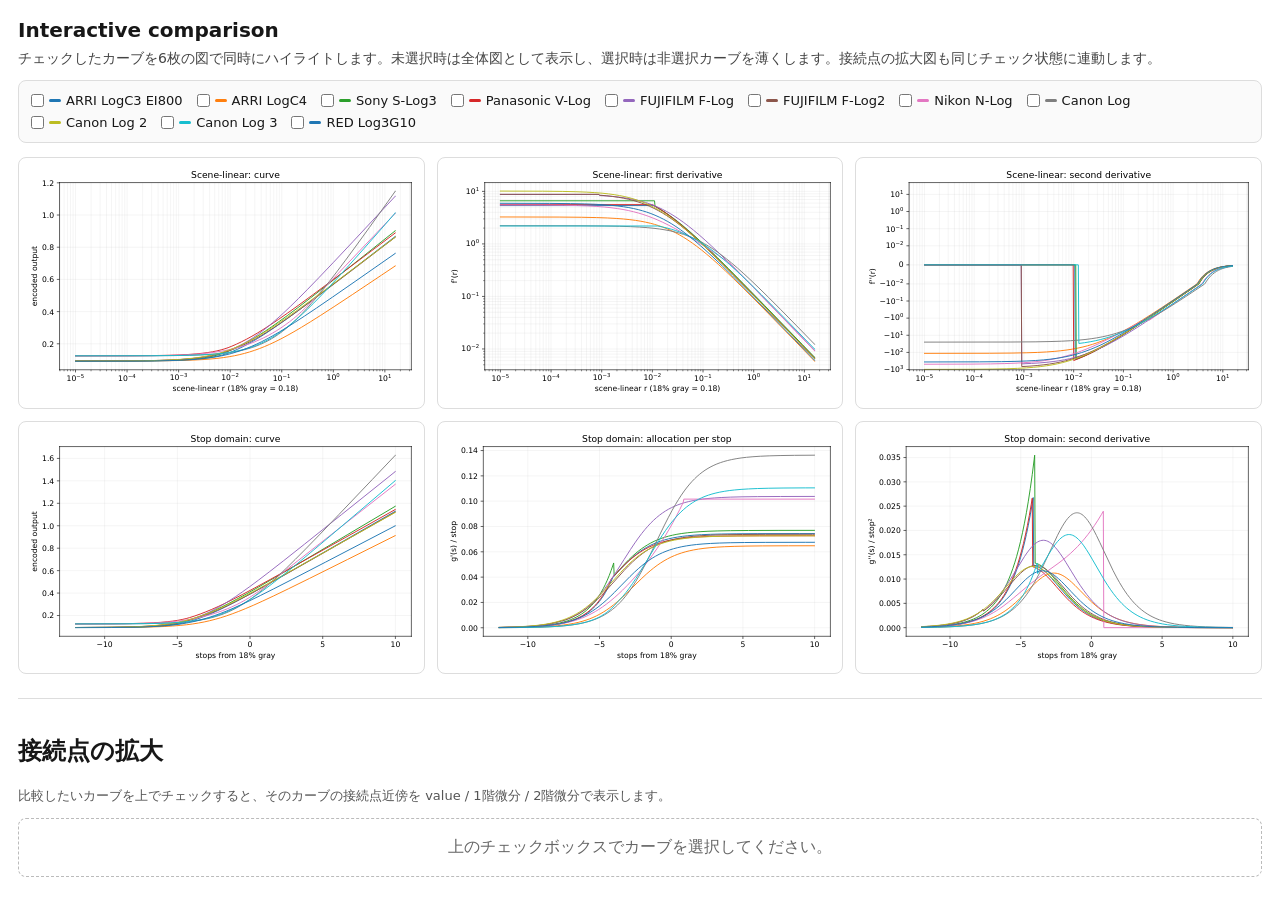
==== compare.html @ b55f5959 "create repo" ====
<!doctype html>
<html lang="ja"><head><meta charset="utf-8"><meta name="viewport" content="width=device-width,initial-scale=1">
<title>Log curve interactive comparison</title>
<style>
:root{--bg:#fff;--fg:#171717;--muted:#777;--line:#d7d7d7;--panel:#fafafa}
*{box-sizing:border-box} body{margin:0;font-family:system-ui,-apple-system,"Noto Sans JP",sans-serif;color:var(--fg);background:var(--bg)}
.wrap{max-width:1500px;margin:0 auto;padding:18px} .intro{font-size:14px;color:#444;margin:0 0 12px}
.controls{display:flex;flex-wrap:wrap;gap:7px 14px;border:1px solid #ddd;border-radius:8px;padding:12px;background:#fafafa;position:sticky;top:0;z-index:20}
.curve-option{display:flex;align-items:center;gap:5px;font-size:13px;white-space:nowrap;cursor:pointer} .curve-option input{margin:0}
.swatch{width:12px;height:3px;display:inline-block;border-radius:2px}
.grid{display:grid;grid-template-columns:repeat(3,minmax(0,1fr));gap:12px;margin-top:14px}
.plot-card{border:1px solid #ddd;border-radius:8px;padding:4px;background:#fff;overflow:hidden} .plot-card svg{display:block;width:100%;height:auto}
/* SVG paths are wrapped in groups whose ids start with curve-. */
g[id^="curve-"] path{transition:opacity .14s,stroke-width .14s,stroke .14s}
g.curve-muted path{stroke:#b9b9b9 !important;stroke-width:.65px !important;opacity:.24 !important}
g.curve-selected path{stroke-width:2.65px !important;opacity:1 !important}
.junction-section{margin-top:24px;border-top:1px solid #ddd;padding-top:16px}
.junction-note{font-size:13px;color:#555} .junction-grid{display:grid;grid-template-columns:repeat(3,minmax(0,1fr));gap:12px}
.junction-card{border:1px solid #ddd;border-radius:8px;padding:8px;background:#fff} .junction-card svg{width:100%;height:auto;display:block}
.junction-head{display:flex;justify-content:space-between;gap:12px;align-items:baseline;font-size:12px;margin-bottom:4px} .junction-head strong{font-size:14px}
.empty-note{padding:18px;border:1px dashed #bbb;border-radius:8px;color:#666;text-align:center}
@media (max-width:1050px){.grid,.junction-grid{grid-template-columns:repeat(2,minmax(0,1fr))}}
@media (max-width:680px){.grid,.junction-grid{grid-template-columns:1fr} .controls{position:static}}
</style></head><body><div class="wrap">
<h1 style="font-size:20px;margin:0 0 8px">Interactive comparison</h1><p class="intro">チェックしたカーブを6枚の図で同時にハイライトします。未選択時は全体図として表示し、選択時は非選択カーブを薄くします。接続点の拡大図も同じチェック状態に連動します。</p>
<div class="controls"><label class="curve-option" data-slug="arri-logc3-ei800"><input type="checkbox" value="arri-logc3-ei800"><span class="swatch" style="background:#1f77b4"></span>ARRI LogC3 EI800</label><label class="curve-option" data-slug="arri-logc4"><input type="checkbox" value="arri-logc4"><span class="swatch" style="background:#ff7f0e"></span>ARRI LogC4</label><label class="curve-option" data-slug="sony-s-log3"><input type="checkbox" value="sony-s-log3"><span class="swatch" style="background:#2ca02c"></span>Sony S-Log3</label><label class="curve-option" data-slug="panasonic-v-log"><input type="checkbox" value="panasonic-v-log"><span class="swatch" style="background:#d62728"></span>Panasonic V-Log</label><label class="curve-option" data-slug="fujifilm-f-log"><input type="checkbox" value="fujifilm-f-log"><span class="swatch" style="background:#9467bd"></span>FUJIFILM F-Log</label><label class="curve-option" data-slug="fujifilm-f-log2"><input type="checkbox" value="fujifilm-f-log2"><span class="swatch" style="background:#8c564b"></span>FUJIFILM F-Log2</label><label class="curve-option" data-slug="nikon-n-log"><input type="checkbox" value="nikon-n-log"><span class="swatch" style="background:#e377c2"></span>Nikon N-Log</label><label class="curve-option" data-slug="canon-log"><input type="checkbox" value="canon-log"><span class="swatch" style="background:#7f7f7f"></span>Canon Log</label><label class="curve-option" data-slug="canon-log-2"><input type="checkbox" value="canon-log-2"><span class="swatch" style="background:#bcbd22"></span>Canon Log 2</label><label class="curve-option" data-slug="canon-log-3"><input type="checkbox" value="canon-log-3"><span class="swatch" style="background:#17becf"></span>Canon Log 3</label><label class="curve-option" data-slug="red-log3g10"><input type="checkbox" value="red-log3g10"><span class="swatch" style="background:#1f77b4"></span>RED Log3G10</label></div>
<div class="grid"><div class="plot-card"><svg xmlns:xlink="http://www.w3.org/1999/xlink" width="518.4pt" height="316.8pt" viewBox="0 0 518.4 316.8" xmlns="http://www.w3.org/2000/svg" version="1.1">
 <metadata>
  <rdf:RDF xmlns:dc="http://purl.org/dc/elements/1.1/" xmlns:cc="http://creativecommons.org/ns#" xmlns:rdf="http://www.w3.org/1999/02/22-rdf-syntax-ns#">
   <cc:Work>
    <dc:type rdf:resource="http://purl.org/dc/dcmitype/StillImage"/>
    <dc:date>2026-09-27T04:34:07.604699</dc:date>
    <dc:format>image/svg+xml</dc:format>
    <dc:creator>
     <cc:Agent>
      <dc:title>Matplotlib v3.10.8, https://matplotlib.org/</dc:title>
     </cc:Agent>
    </dc:creator>
   </cc:Work>
  </rdf:RDF>
 </metadata>
 <defs>
  <style type="text/css">*{stroke-linejoin: round; stroke-linecap: butt}</style>
 </defs>
 <g id="figure_1">
  <g id="patch_1">
   <path d="M 0 316.8 
L 518.4 316.8 
L 518.4 0 
L 0 0 
z
" style="fill: #ffffff"/>
  </g>
  <g id="axes_1">
   <g id="patch_2">
    <path d="M 47.72 271.528 
L 507.6 271.528 
L 507.6 26.88 
L 47.72 26.88 
z
" style="fill: #ffffff"/>
   </g>
   <g id="matplotlib.axis_1">
    <g id="xtick_1">
     <g id="line2d_1">
      <path d="M 68.623636 271.528 
L 68.623636 26.88 
" clip-path="url(#p98de55f85b)" style="fill: none; stroke: #b0b0b0; stroke-opacity: 0.22; stroke-width: 0.8; stroke-linecap: square"/>
     </g>
     <g id="line2d_2">
      <defs>
       <path id="m4d4961e50a" d="M 0 0 
L 0 3.5 
" style="stroke: #000000; stroke-width: 0.8"/>
      </defs>
      <g>
       <use xlink:href="#m4d4961e50a" x="68.623636" y="271.528" style="stroke: #000000; stroke-width: 0.8"/>
      </g>
     </g>
     <g id="text_1">
      <!-- $\mathdefault{10^{-5}}$ -->
      <g transform="translate(56.873636 286.126438)">
       <text>
        <tspan x="0" y="-0.064063" style="font-size: 10px; font-family: 'DejaVu Sans'">1</tspan>
        <tspan x="6.362305" y="-0.064063" style="font-size: 10px; font-family: 'DejaVu Sans'">0</tspan>
        <tspan x="12.820312" y="-3.892188" style="font-size: 7px; font-family: 'DejaVu Sans'">−</tspan>
        <tspan x="18.685547" y="-3.892188" style="font-size: 7px; font-family: 'DejaVu Sans'">5</tspan>
       </text>
      </g>
     </g>
    </g>
    <g id="xtick_2">
     <g id="line2d_3">
      <path d="M 136.009942 271.528 
L 136.009942 26.88 
" clip-path="url(#p98de55f85b)" style="fill: none; stroke: #b0b0b0; stroke-opacity: 0.22; stroke-width: 0.8; stroke-linecap: square"/>
     </g>
     <g id="line2d_4">
      <g>
       <use xlink:href="#m4d4961e50a" x="136.009942" y="271.528" style="stroke: #000000; stroke-width: 0.8"/>
      </g>
     </g>
     <g id="text_2">
      <!-- $\mathdefault{10^{-4}}$ -->
      <g transform="translate(124.259942 286.126438)">
       <text>
        <tspan x="0" y="-0.064063" style="font-size: 10px; font-family: 'DejaVu Sans'">1</tspan>
        <tspan x="6.362305" y="-0.064063" style="font-size: 10px; font-family: 'DejaVu Sans'">0</tspan>
        <tspan x="12.820312" y="-3.892188" style="font-size: 7px; font-family: 'DejaVu Sans'">−</tspan>
        <tspan x="18.685547" y="-3.892188" style="font-size: 7px; font-family: 'DejaVu Sans'">4</tspan>
       </text>
      </g>
     </g>
    </g>
    <g id="xtick_3">
     <g id="line2d_5">
      <path d="M 203.396248 271.528 
L 203.396248 26.88 
" clip-path="url(#p98de55f85b)" style="fill: none; stroke: #b0b0b0; stroke-opacity: 0.22; stroke-width: 0.8; stroke-linecap: square"/>
     </g>
     <g id="line2d_6">
      <g>
       <use xlink:href="#m4d4961e50a" x="203.396248" y="271.528" style="stroke: #000000; stroke-width: 0.8"/>
      </g>
     </g>
     <g id="text_3">
      <!-- $\mathdefault{10^{-3}}$ -->
      <g transform="translate(191.646248 286.126438)">
       <text>
        <tspan x="0" y="-0.976562" style="font-size: 10px; font-family: 'DejaVu Sans'">1</tspan>
        <tspan x="6.362305" y="-0.976562" style="font-size: 10px; font-family: 'DejaVu Sans'">0</tspan>
        <tspan x="12.820312" y="-4.804688" style="font-size: 7px; font-family: 'DejaVu Sans'">−</tspan>
        <tspan x="18.685547" y="-4.804688" style="font-size: 7px; font-family: 'DejaVu Sans'">3</tspan>
       </text>
      </g>
     </g>
    </g>
    <g id="xtick_4">
     <g id="line2d_7">
      <path d="M 270.782554 271.528 
L 270.782554 26.88 
" clip-path="url(#p98de55f85b)" style="fill: none; stroke: #b0b0b0; stroke-opacity: 0.22; stroke-width: 0.8; stroke-linecap: square"/>
     </g>
     <g id="line2d_8">
      <g>
       <use xlink:href="#m4d4961e50a" x="270.782554" y="271.528" style="stroke: #000000; stroke-width: 0.8"/>
      </g>
     </g>
     <g id="text_4">
      <!-- $\mathdefault{10^{-2}}$ -->
      <g transform="translate(259.032554 286.126438)">
       <text>
        <tspan x="0" y="-0.976562" style="font-size: 10px; font-family: 'DejaVu Sans'">1</tspan>
        <tspan x="6.362305" y="-0.976562" style="font-size: 10px; font-family: 'DejaVu Sans'">0</tspan>
        <tspan x="12.820312" y="-4.804688" style="font-size: 7px; font-family: 'DejaVu Sans'">−</tspan>
        <tspan x="18.685547" y="-4.804688" style="font-size: 7px; font-family: 'DejaVu Sans'">2</tspan>
       </text>
      </g>
     </g>
    </g>
    <g id="xtick_5">
     <g id="line2d_9">
      <path d="M 338.16886 271.528 
L 338.16886 26.88 
" clip-path="url(#p98de55f85b)" style="fill: none; stroke: #b0b0b0; stroke-opacity: 0.22; stroke-width: 0.8; stroke-linecap: square"/>
     </g>
     <g id="line2d_10">
      <g>
       <use xlink:href="#m4d4961e50a" x="338.16886" y="271.528" style="stroke: #000000; stroke-width: 0.8"/>
      </g>
     </g>
     <g id="text_5">
      <!-- $\mathdefault{10^{-1}}$ -->
      <g transform="translate(326.41886 286.126438)">
       <text>
        <tspan x="0" y="-0.064063" style="font-size: 10px; font-family: 'DejaVu Sans'">1</tspan>
        <tspan x="6.362305" y="-0.064063" style="font-size: 10px; font-family: 'DejaVu Sans'">0</tspan>
        <tspan x="12.820312" y="-3.892188" style="font-size: 7px; font-family: 'DejaVu Sans'">−</tspan>
        <tspan x="18.685547" y="-3.892188" style="font-size: 7px; font-family: 'DejaVu Sans'">1</tspan>
       </text>
      </g>
     </g>
    </g>
    <g id="xtick_6">
     <g id="line2d_11">
      <path d="M 405.555166 271.528 
L 405.555166 26.88 
" clip-path="url(#p98de55f85b)" style="fill: none; stroke: #b0b0b0; stroke-opacity: 0.22; stroke-width: 0.8; stroke-linecap: square"/>
     </g>
     <g id="line2d_12">
      <g>
       <use xlink:href="#m4d4961e50a" x="405.555166" y="271.528" style="stroke: #000000; stroke-width: 0.8"/>
      </g>
     </g>
     <g id="text_6">
      <!-- $\mathdefault{10^{0}}$ -->
      <g transform="translate(396.755166 286.126438)">
       <text>
        <tspan x="0" y="-0.976562" style="font-size: 10px; font-family: 'DejaVu Sans'">1</tspan>
        <tspan x="6.362305" y="-0.976562" style="font-size: 10px; font-family: 'DejaVu Sans'">0</tspan>
        <tspan x="12.820312" y="-4.804688" style="font-size: 7px; font-family: 'DejaVu Sans'">0</tspan>
       </text>
      </g>
     </g>
    </g>
    <g id="xtick_7">
     <g id="line2d_13">
      <path d="M 472.941472 271.528 
L 472.941472 26.88 
" clip-path="url(#p98de55f85b)" style="fill: none; stroke: #b0b0b0; stroke-opacity: 0.22; stroke-width: 0.8; stroke-linecap: square"/>
     </g>
     <g id="line2d_14">
      <g>
       <use xlink:href="#m4d4961e50a" x="472.941472" y="271.528" style="stroke: #000000; stroke-width: 0.8"/>
      </g>
     </g>
     <g id="text_7">
      <!-- $\mathdefault{10^{1}}$ -->
      <g transform="translate(464.141472 286.126438)">
       <text>
        <tspan x="0" y="-0.064063" style="font-size: 10px; font-family: 'DejaVu Sans'">1</tspan>
        <tspan x="6.362305" y="-0.064063" style="font-size: 10px; font-family: 'DejaVu Sans'">0</tspan>
        <tspan x="12.820312" y="-3.892188" style="font-size: 7px; font-family: 'DejaVu Sans'">1</tspan>
       </text>
      </g>
     </g>
    </g>
    <g id="xtick_8">
     <g id="line2d_15">
      <path d="M 48.338337 271.528 
L 48.338337 26.88 
" clip-path="url(#p98de55f85b)" style="fill: none; stroke: #b0b0b0; stroke-opacity: 0.22; stroke-width: 0.8; stroke-linecap: square"/>
     </g>
     <g id="line2d_16">
      <defs>
       <path id="m851354b8f8" d="M 0 0 
L 0 2 
" style="stroke: #000000; stroke-width: 0.6"/>
      </defs>
      <g>
       <use xlink:href="#m851354b8f8" x="48.338337" y="271.528" style="stroke: #000000; stroke-width: 0.6"/>
      </g>
     </g>
    </g>
    <g id="xtick_9">
     <g id="line2d_17">
      <path d="M 53.674069 271.528 
L 53.674069 26.88 
" clip-path="url(#p98de55f85b)" style="fill: none; stroke: #b0b0b0; stroke-opacity: 0.22; stroke-width: 0.8; stroke-linecap: square"/>
     </g>
     <g id="line2d_18">
      <g>
       <use xlink:href="#m851354b8f8" x="53.674069" y="271.528" style="stroke: #000000; stroke-width: 0.6"/>
      </g>
     </g>
    </g>
    <g id="xtick_10">
     <g id="line2d_19">
      <path d="M 58.185365 271.528 
L 58.185365 26.88 
" clip-path="url(#p98de55f85b)" style="fill: none; stroke: #b0b0b0; stroke-opacity: 0.22; stroke-width: 0.8; stroke-linecap: square"/>
     </g>
     <g id="line2d_20">
      <g>
       <use xlink:href="#m851354b8f8" x="58.185365" y="271.528" style="stroke: #000000; stroke-width: 0.6"/>
      </g>
     </g>
    </g>
    <g id="xtick_11">
     <g id="line2d_21">
      <path d="M 62.093229 271.528 
L 62.093229 26.88 
" clip-path="url(#p98de55f85b)" style="fill: none; stroke: #b0b0b0; stroke-opacity: 0.22; stroke-width: 0.8; stroke-linecap: square"/>
     </g>
     <g id="line2d_22">
      <g>
       <use xlink:href="#m851354b8f8" x="62.093229" y="271.528" style="stroke: #000000; stroke-width: 0.6"/>
      </g>
     </g>
    </g>
    <g id="xtick_12">
     <g id="line2d_23">
      <path d="M 65.540208 271.528 
L 65.540208 26.88 
" clip-path="url(#p98de55f85b)" style="fill: none; stroke: #b0b0b0; stroke-opacity: 0.22; stroke-width: 0.8; stroke-linecap: square"/>
     </g>
     <g id="line2d_24">
      <g>
       <use xlink:href="#m851354b8f8" x="65.540208" y="271.528" style="stroke: #000000; stroke-width: 0.6"/>
      </g>
     </g>
    </g>
    <g id="xtick_13">
     <g id="line2d_25">
      <path d="M 88.908936 271.528 
L 88.908936 26.88 
" clip-path="url(#p98de55f85b)" style="fill: none; stroke: #b0b0b0; stroke-opacity: 0.22; stroke-width: 0.8; stroke-linecap: square"/>
     </g>
     <g id="line2d_26">
      <g>
       <use xlink:href="#m851354b8f8" x="88.908936" y="271.528" style="stroke: #000000; stroke-width: 0.6"/>
      </g>
     </g>
    </g>
    <g id="xtick_14">
     <g id="line2d_27">
      <path d="M 100.775075 271.528 
L 100.775075 26.88 
" clip-path="url(#p98de55f85b)" style="fill: none; stroke: #b0b0b0; stroke-opacity: 0.22; stroke-width: 0.8; stroke-linecap: square"/>
     </g>
     <g id="line2d_28">
      <g>
       <use xlink:href="#m851354b8f8" x="100.775075" y="271.528" style="stroke: #000000; stroke-width: 0.6"/>
      </g>
     </g>
    </g>
    <g id="xtick_15">
     <g id="line2d_29">
      <path d="M 109.194235 271.528 
L 109.194235 26.88 
" clip-path="url(#p98de55f85b)" style="fill: none; stroke: #b0b0b0; stroke-opacity: 0.22; stroke-width: 0.8; stroke-linecap: square"/>
     </g>
     <g id="line2d_30">
      <g>
       <use xlink:href="#m851354b8f8" x="109.194235" y="271.528" style="stroke: #000000; stroke-width: 0.6"/>
      </g>
     </g>
    </g>
    <g id="xtick_16">
     <g id="line2d_31">
      <path d="M 115.724643 271.528 
L 115.724643 26.88 
" clip-path="url(#p98de55f85b)" style="fill: none; stroke: #b0b0b0; stroke-opacity: 0.22; stroke-width: 0.8; stroke-linecap: square"/>
     </g>
     <g id="line2d_32">
      <g>
       <use xlink:href="#m851354b8f8" x="115.724643" y="271.528" style="stroke: #000000; stroke-width: 0.6"/>
      </g>
     </g>
    </g>
    <g id="xtick_17">
     <g id="line2d_33">
      <path d="M 121.060375 271.528 
L 121.060375 26.88 
" clip-path="url(#p98de55f85b)" style="fill: none; stroke: #b0b0b0; stroke-opacity: 0.22; stroke-width: 0.8; stroke-linecap: square"/>
     </g>
     <g id="line2d_34">
      <g>
       <use xlink:href="#m851354b8f8" x="121.060375" y="271.528" style="stroke: #000000; stroke-width: 0.6"/>
      </g>
     </g>
    </g>
    <g id="xtick_18">
     <g id="line2d_35">
      <path d="M 125.571671 271.528 
L 125.571671 26.88 
" clip-path="url(#p98de55f85b)" style="fill: none; stroke: #b0b0b0; stroke-opacity: 0.22; stroke-width: 0.8; stroke-linecap: square"/>
     </g>
     <g id="line2d_36">
      <g>
       <use xlink:href="#m851354b8f8" x="125.571671" y="271.528" style="stroke: #000000; stroke-width: 0.6"/>
      </g>
     </g>
    </g>
    <g id="xtick_19">
     <g id="line2d_37">
      <path d="M 129.479535 271.528 
L 129.479535 26.88 
" clip-path="url(#p98de55f85b)" style="fill: none; stroke: #b0b0b0; stroke-opacity: 0.22; stroke-width: 0.8; stroke-linecap: square"/>
     </g>
     <g id="line2d_38">
      <g>
       <use xlink:href="#m851354b8f8" x="129.479535" y="271.528" style="stroke: #000000; stroke-width: 0.6"/>
      </g>
     </g>
    </g>
    <g id="xtick_20">
     <g id="line2d_39">
      <path d="M 132.926514 271.528 
L 132.926514 26.88 
" clip-path="url(#p98de55f85b)" style="fill: none; stroke: #b0b0b0; stroke-opacity: 0.22; stroke-width: 0.8; stroke-linecap: square"/>
     </g>
     <g id="line2d_40">
      <g>
       <use xlink:href="#m851354b8f8" x="132.926514" y="271.528" style="stroke: #000000; stroke-width: 0.6"/>
      </g>
     </g>
    </g>
    <g id="xtick_21">
     <g id="line2d_41">
      <path d="M 156.295242 271.528 
L 156.295242 26.88 
" clip-path="url(#p98de55f85b)" style="fill: none; stroke: #b0b0b0; stroke-opacity: 0.22; stroke-width: 0.8; stroke-linecap: square"/>
     </g>
     <g id="line2d_42">
      <g>
       <use xlink:href="#m851354b8f8" x="156.295242" y="271.528" style="stroke: #000000; stroke-width: 0.6"/>
      </g>
     </g>
    </g>
    <g id="xtick_22">
     <g id="line2d_43">
      <path d="M 168.161381 271.528 
L 168.161381 26.88 
" clip-path="url(#p98de55f85b)" style="fill: none; stroke: #b0b0b0; stroke-opacity: 0.22; stroke-width: 0.8; stroke-linecap: square"/>
     </g>
     <g id="line2d_44">
      <g>
       <use xlink:href="#m851354b8f8" x="168.161381" y="271.528" style="stroke: #000000; stroke-width: 0.6"/>
      </g>
     </g>
    </g>
    <g id="xtick_23">
     <g id="line2d_45">
      <path d="M 176.580541 271.528 
L 176.580541 26.88 
" clip-path="url(#p98de55f85b)" style="fill: none; stroke: #b0b0b0; stroke-opacity: 0.22; stroke-width: 0.8; stroke-linecap: square"/>
     </g>
     <g id="line2d_46">
      <g>
       <use xlink:href="#m851354b8f8" x="176.580541" y="271.528" style="stroke: #000000; stroke-width: 0.6"/>
      </g>
     </g>
    </g>
    <g id="xtick_24">
     <g id="line2d_47">
      <path d="M 183.110949 271.528 
L 183.110949 26.88 
" clip-path="url(#p98de55f85b)" style="fill: none; stroke: #b0b0b0; stroke-opacity: 0.22; stroke-width: 0.8; stroke-linecap: square"/>
     </g>
     <g id="line2d_48">
      <g>
       <use xlink:href="#m851354b8f8" x="183.110949" y="271.528" style="stroke: #000000; stroke-width: 0.6"/>
      </g>
     </g>
    </g>
    <g id="xtick_25">
     <g id="line2d_49">
      <path d="M 188.446681 271.528 
L 188.446681 26.88 
" clip-path="url(#p98de55f85b)" style="fill: none; stroke: #b0b0b0; stroke-opacity: 0.22; stroke-width: 0.8; stroke-linecap: square"/>
     </g>
     <g id="line2d_50">
      <g>
       <use xlink:href="#m851354b8f8" x="188.446681" y="271.528" style="stroke: #000000; stroke-width: 0.6"/>
      </g>
     </g>
    </g>
    <g id="xtick_26">
     <g id="line2d_51">
      <path d="M 192.957977 271.528 
L 192.957977 26.88 
" clip-path="url(#p98de55f85b)" style="fill: none; stroke: #b0b0b0; stroke-opacity: 0.22; stroke-width: 0.8; stroke-linecap: square"/>
     </g>
     <g id="line2d_52">
      <g>
       <use xlink:href="#m851354b8f8" x="192.957977" y="271.528" style="stroke: #000000; stroke-width: 0.6"/>
      </g>
     </g>
    </g>
    <g id="xtick_27">
     <g id="line2d_53">
      <path d="M 196.86584 271.528 
L 196.86584 26.88 
" clip-path="url(#p98de55f85b)" style="fill: none; stroke: #b0b0b0; stroke-opacity: 0.22; stroke-width: 0.8; stroke-linecap: square"/>
     </g>
     <g id="line2d_54">
      <g>
       <use xlink:href="#m851354b8f8" x="196.86584" y="271.528" style="stroke: #000000; stroke-width: 0.6"/>
      </g>
     </g>
    </g>
    <g id="xtick_28">
     <g id="line2d_55">
      <path d="M 200.31282 271.528 
L 200.31282 26.88 
" clip-path="url(#p98de55f85b)" style="fill: none; stroke: #b0b0b0; stroke-opacity: 0.22; stroke-width: 0.8; stroke-linecap: square"/>
     </g>
     <g id="line2d_56">
      <g>
       <use xlink:href="#m851354b8f8" x="200.31282" y="271.528" style="stroke: #000000; stroke-width: 0.6"/>
      </g>
     </g>
    </g>
    <g id="xtick_29">
     <g id="line2d_57">
      <path d="M 223.681548 271.528 
L 223.681548 26.88 
" clip-path="url(#p98de55f85b)" style="fill: none; stroke: #b0b0b0; stroke-opacity: 0.22; stroke-width: 0.8; stroke-linecap: square"/>
     </g>
     <g id="line2d_58">
      <g>
       <use xlink:href="#m851354b8f8" x="223.681548" y="271.528" style="stroke: #000000; stroke-width: 0.6"/>
      </g>
     </g>
    </g>
    <g id="xtick_30">
     <g id="line2d_59">
      <path d="M 235.547687 271.528 
L 235.547687 26.88 
" clip-path="url(#p98de55f85b)" style="fill: none; stroke: #b0b0b0; stroke-opacity: 0.22; stroke-width: 0.8; stroke-linecap: square"/>
     </g>
     <g id="line2d_60">
      <g>
       <use xlink:href="#m851354b8f8" x="235.547687" y="271.528" style="stroke: #000000; stroke-width: 0.6"/>
      </g>
     </g>
    </g>
    <g id="xtick_31">
     <g id="line2d_61">
      <path d="M 243.966847 271.528 
L 243.966847 26.88 
" clip-path="url(#p98de55f85b)" style="fill: none; stroke: #b0b0b0; stroke-opacity: 0.22; stroke-width: 0.8; stroke-linecap: square"/>
     </g>
     <g id="line2d_62">
      <g>
       <use xlink:href="#m851354b8f8" x="243.966847" y="271.528" style="stroke: #000000; stroke-width: 0.6"/>
      </g>
     </g>
    </g>
    <g id="xtick_32">
     <g id="line2d_63">
      <path d="M 250.497255 271.528 
L 250.497255 26.88 
" clip-path="url(#p98de55f85b)" style="fill: none; stroke: #b0b0b0; stroke-opacity: 0.22; stroke-width: 0.8; stroke-linecap: square"/>
     </g>
     <g id="line2d_64">
      <g>
       <use xlink:href="#m851354b8f8" x="250.497255" y="271.528" style="stroke: #000000; stroke-width: 0.6"/>
      </g>
     </g>
    </g>
    <g id="xtick_33">
     <g id="line2d_65">
      <path d="M 255.832986 271.528 
L 255.832986 26.88 
" clip-path="url(#p98de55f85b)" style="fill: none; stroke: #b0b0b0; stroke-opacity: 0.22; stroke-width: 0.8; stroke-linecap: square"/>
     </g>
     <g id="line2d_66">
      <g>
       <use xlink:href="#m851354b8f8" x="255.832986" y="271.528" style="stroke: #000000; stroke-width: 0.6"/>
      </g>
     </g>
    </g>
    <g id="xtick_34">
     <g id="line2d_67">
      <path d="M 260.344283 271.528 
L 260.344283 26.88 
" clip-path="url(#p98de55f85b)" style="fill: none; stroke: #b0b0b0; stroke-opacity: 0.22; stroke-width: 0.8; stroke-linecap: square"/>
     </g>
     <g id="line2d_68">
      <g>
       <use xlink:href="#m851354b8f8" x="260.344283" y="271.528" style="stroke: #000000; stroke-width: 0.6"/>
      </g>
     </g>
    </g>
    <g id="xtick_35">
     <g id="line2d_69">
      <path d="M 264.252146 271.528 
L 264.252146 26.88 
" clip-path="url(#p98de55f85b)" style="fill: none; stroke: #b0b0b0; stroke-opacity: 0.22; stroke-width: 0.8; stroke-linecap: square"/>
     </g>
     <g id="line2d_70">
      <g>
       <use xlink:href="#m851354b8f8" x="264.252146" y="271.528" style="stroke: #000000; stroke-width: 0.6"/>
      </g>
     </g>
    </g>
    <g id="xtick_36">
     <g id="line2d_71">
      <path d="M 267.699126 271.528 
L 267.699126 26.88 
" clip-path="url(#p98de55f85b)" style="fill: none; stroke: #b0b0b0; stroke-opacity: 0.22; stroke-width: 0.8; stroke-linecap: square"/>
     </g>
     <g id="line2d_72">
      <g>
       <use xlink:href="#m851354b8f8" x="267.699126" y="271.528" style="stroke: #000000; stroke-width: 0.6"/>
      </g>
     </g>
    </g>
    <g id="xtick_37">
     <g id="line2d_73">
      <path d="M 291.067854 271.528 
L 291.067854 26.88 
" clip-path="url(#p98de55f85b)" style="fill: none; stroke: #b0b0b0; stroke-opacity: 0.22; stroke-width: 0.8; stroke-linecap: square"/>
     </g>
     <g id="line2d_74">
      <g>
       <use xlink:href="#m851354b8f8" x="291.067854" y="271.528" style="stroke: #000000; stroke-width: 0.6"/>
      </g>
     </g>
    </g>
    <g id="xtick_38">
     <g id="line2d_75">
      <path d="M 302.933993 271.528 
L 302.933993 26.88 
" clip-path="url(#p98de55f85b)" style="fill: none; stroke: #b0b0b0; stroke-opacity: 0.22; stroke-width: 0.8; stroke-linecap: square"/>
     </g>
     <g id="line2d_76">
      <g>
       <use xlink:href="#m851354b8f8" x="302.933993" y="271.528" style="stroke: #000000; stroke-width: 0.6"/>
      </g>
     </g>
    </g>
    <g id="xtick_39">
     <g id="line2d_77">
      <path d="M 311.353153 271.528 
L 311.353153 26.88 
" clip-path="url(#p98de55f85b)" style="fill: none; stroke: #b0b0b0; stroke-opacity: 0.22; stroke-width: 0.8; stroke-linecap: square"/>
     </g>
     <g id="line2d_78">
      <g>
       <use xlink:href="#m851354b8f8" x="311.353153" y="271.528" style="stroke: #000000; stroke-width: 0.6"/>
      </g>
     </g>
    </g>
    <g id="xtick_40">
     <g id="line2d_79">
      <path d="M 317.883561 271.528 
L 317.883561 26.88 
" clip-path="url(#p98de55f85b)" style="fill: none; stroke: #b0b0b0; stroke-opacity: 0.22; stroke-width: 0.8; stroke-linecap: square"/>
     </g>
     <g id="line2d_80">
      <g>
       <use xlink:href="#m851354b8f8" x="317.883561" y="271.528" style="stroke: #000000; stroke-width: 0.6"/>
      </g>
     </g>
    </g>
    <g id="xtick_41">
     <g id="line2d_81">
      <path d="M 323.219292 271.528 
L 323.219292 26.88 
" clip-path="url(#p98de55f85b)" style="fill: none; stroke: #b0b0b0; stroke-opacity: 0.22; stroke-width: 0.8; stroke-linecap: square"/>
     </g>
     <g id="line2d_82">
      <g>
       <use xlink:href="#m851354b8f8" x="323.219292" y="271.528" style="stroke: #000000; stroke-width: 0.6"/>
      </g>
     </g>
    </g>
    <g id="xtick_42">
     <g id="line2d_83">
      <path d="M 327.730589 271.528 
L 327.730589 26.88 
" clip-path="url(#p98de55f85b)" style="fill: none; stroke: #b0b0b0; stroke-opacity: 0.22; stroke-width: 0.8; stroke-linecap: square"/>
     </g>
     <g id="line2d_84">
      <g>
       <use xlink:href="#m851354b8f8" x="327.730589" y="271.528" style="stroke: #000000; stroke-width: 0.6"/>
      </g>
     </g>
    </g>
    <g id="xtick_43">
     <g id="line2d_85">
      <path d="M 331.638452 271.528 
L 331.638452 26.88 
" clip-path="url(#p98de55f85b)" style="fill: none; stroke: #b0b0b0; stroke-opacity: 0.22; stroke-width: 0.8; stroke-linecap: square"/>
     </g>
     <g id="line2d_86">
      <g>
       <use xlink:href="#m851354b8f8" x="331.638452" y="271.528" style="stroke: #000000; stroke-width: 0.6"/>
      </g>
     </g>
    </g>
    <g id="xtick_44">
     <g id="line2d_87">
      <path d="M 335.085432 271.528 
L 335.085432 26.88 
" clip-path="url(#p98de55f85b)" style="fill: none; stroke: #b0b0b0; stroke-opacity: 0.22; stroke-width: 0.8; stroke-linecap: square"/>
     </g>
     <g id="line2d_88">
      <g>
       <use xlink:href="#m851354b8f8" x="335.085432" y="271.528" style="stroke: #000000; stroke-width: 0.6"/>
      </g>
     </g>
    </g>
    <g id="xtick_45">
     <g id="line2d_89">
      <path d="M 358.45416 271.528 
L 358.45416 26.88 
" clip-path="url(#p98de55f85b)" style="fill: none; stroke: #b0b0b0; stroke-opacity: 0.22; stroke-width: 0.8; stroke-linecap: square"/>
     </g>
     <g id="line2d_90">
      <g>
       <use xlink:href="#m851354b8f8" x="358.45416" y="271.528" style="stroke: #000000; stroke-width: 0.6"/>
      </g>
     </g>
    </g>
    <g id="xtick_46">
     <g id="line2d_91">
      <path d="M 370.320299 271.528 
L 370.320299 26.88 
" clip-path="url(#p98de55f85b)" style="fill: none; stroke: #b0b0b0; stroke-opacity: 0.22; stroke-width: 0.8; stroke-linecap: square"/>
     </g>
     <g id="line2d_92">
      <g>
       <use xlink:href="#m851354b8f8" x="370.320299" y="271.528" style="stroke: #000000; stroke-width: 0.6"/>
      </g>
     </g>
    </g>
    <g id="xtick_47">
     <g id="line2d_93">
      <path d="M 378.739459 271.528 
L 378.739459 26.88 
" clip-path="url(#p98de55f85b)" style="fill: none; stroke: #b0b0b0; stroke-opacity: 0.22; stroke-width: 0.8; stroke-linecap: square"/>
     </g>
     <g id="line2d_94">
      <g>
       <use xlink:href="#m851354b8f8" x="378.739459" y="271.528" style="stroke: #000000; stroke-width: 0.6"/>
      </g>
     </g>
    </g>
    <g id="xtick_48">
     <g id="line2d_95">
      <path d="M 385.269867 271.528 
L 385.269867 26.88 
" clip-path="url(#p98de55f85b)" style="fill: none; stroke: #b0b0b0; stroke-opacity: 0.22; stroke-width: 0.8; stroke-linecap: square"/>
     </g>
     <g id="line2d_96">
      <g>
       <use xlink:href="#m851354b8f8" x="385.269867" y="271.528" style="stroke: #000000; stroke-width: 0.6"/>
      </g>
     </g>
    </g>
    <g id="xtick_49">
     <g id="line2d_97">
      <path d="M 390.605598 271.528 
L 390.605598 26.88 
" clip-path="url(#p98de55f85b)" style="fill: none; stroke: #b0b0b0; stroke-opacity: 0.22; stroke-width: 0.8; stroke-linecap: square"/>
     </g>
     <g id="line2d_98">
      <g>
       <use xlink:href="#m851354b8f8" x="390.605598" y="271.528" style="stroke: #000000; stroke-width: 0.6"/>
      </g>
     </g>
    </g>
    <g id="xtick_50">
     <g id="line2d_99">
      <path d="M 395.116895 271.528 
L 395.116895 26.88 
" clip-path="url(#p98de55f85b)" style="fill: none; stroke: #b0b0b0; stroke-opacity: 0.22; stroke-width: 0.8; stroke-linecap: square"/>
     </g>
     <g id="line2d_100">
      <g>
       <use xlink:href="#m851354b8f8" x="395.116895" y="271.528" style="stroke: #000000; stroke-width: 0.6"/>
      </g>
     </g>
    </g>
    <g id="xtick_51">
     <g id="line2d_101">
      <path d="M 399.024758 271.528 
L 399.024758 26.88 
" clip-path="url(#p98de55f85b)" style="fill: none; stroke: #b0b0b0; stroke-opacity: 0.22; stroke-width: 0.8; stroke-linecap: square"/>
     </g>
     <g id="line2d_102">
      <g>
       <use xlink:href="#m851354b8f8" x="399.024758" y="271.528" style="stroke: #000000; stroke-width: 0.6"/>
      </g>
     </g>
    </g>
    <g id="xtick_52">
     <g id="line2d_103">
      <path d="M 402.471738 271.528 
L 402.471738 26.88 
" clip-path="url(#p98de55f85b)" style="fill: none; stroke: #b0b0b0; stroke-opacity: 0.22; stroke-width: 0.8; stroke-linecap: square"/>
     </g>
     <g id="line2d_104">
      <g>
       <use xlink:href="#m851354b8f8" x="402.471738" y="271.528" style="stroke: #000000; stroke-width: 0.6"/>
      </g>
     </g>
    </g>
    <g id="xtick_53">
     <g id="line2d_105">
      <path d="M 425.840465 271.528 
L 425.840465 26.88 
" clip-path="url(#p98de55f85b)" style="fill: none; stroke: #b0b0b0; stroke-opacity: 0.22; stroke-width: 0.8; stroke-linecap: square"/>
     </g>
     <g id="line2d_106">
      <g>
       <use xlink:href="#m851354b8f8" x="425.840465" y="271.528" style="stroke: #000000; stroke-width: 0.6"/>
      </g>
     </g>
    </g>
    <g id="xtick_54">
     <g id="line2d_107">
      <path d="M 437.706605 271.528 
L 437.706605 26.88 
" clip-path="url(#p98de55f85b)" style="fill: none; stroke: #b0b0b0; stroke-opacity: 0.22; stroke-width: 0.8; stroke-linecap: square"/>
     </g>
     <g id="line2d_108">
      <g>
       <use xlink:href="#m851354b8f8" x="437.706605" y="271.528" style="stroke: #000000; stroke-width: 0.6"/>
      </g>
     </g>
    </g>
    <g id="xtick_55">
     <g id="line2d_109">
      <path d="M 446.125765 271.528 
L 446.125765 26.88 
" clip-path="url(#p98de55f85b)" style="fill: none; stroke: #b0b0b0; stroke-opacity: 0.22; stroke-width: 0.8; stroke-linecap: square"/>
     </g>
     <g id="line2d_110">
      <g>
       <use xlink:href="#m851354b8f8" x="446.125765" y="271.528" style="stroke: #000000; stroke-width: 0.6"/>
      </g>
     </g>
    </g>
    <g id="xtick_56">
     <g id="line2d_111">
      <path d="M 452.656173 271.528 
L 452.656173 26.88 
" clip-path="url(#p98de55f85b)" style="fill: none; stroke: #b0b0b0; stroke-opacity: 0.22; stroke-width: 0.8; stroke-linecap: square"/>
     </g>
     <g id="line2d_112">
      <g>
       <use xlink:href="#m851354b8f8" x="452.656173" y="271.528" style="stroke: #000000; stroke-width: 0.6"/>
      </g>
     </g>
    </g>
    <g id="xtick_57">
     <g id="line2d_113">
      <path d="M 457.991904 271.528 
L 457.991904 26.88 
" clip-path="url(#p98de55f85b)" style="fill: none; stroke: #b0b0b0; stroke-opacity: 0.22; stroke-width: 0.8; stroke-linecap: square"/>
     </g>
     <g id="line2d_114">
      <g>
       <use xlink:href="#m851354b8f8" x="457.991904" y="271.528" style="stroke: #000000; stroke-width: 0.6"/>
      </g>
     </g>
    </g>
    <g id="xtick_58">
     <g id="line2d_115">
      <path d="M 462.503201 271.528 
L 462.503201 26.88 
" clip-path="url(#p98de55f85b)" style="fill: none; stroke: #b0b0b0; stroke-opacity: 0.22; stroke-width: 0.8; stroke-linecap: square"/>
     </g>
     <g id="line2d_116">
      <g>
       <use xlink:href="#m851354b8f8" x="462.503201" y="271.528" style="stroke: #000000; stroke-width: 0.6"/>
      </g>
     </g>
    </g>
    <g id="xtick_59">
     <g id="line2d_117">
      <path d="M 466.411064 271.528 
L 466.411064 26.88 
" clip-path="url(#p98de55f85b)" style="fill: none; stroke: #b0b0b0; stroke-opacity: 0.22; stroke-width: 0.8; stroke-linecap: square"/>
     </g>
     <g id="line2d_118">
      <g>
       <use xlink:href="#m851354b8f8" x="466.411064" y="271.528" style="stroke: #000000; stroke-width: 0.6"/>
      </g>
     </g>
    </g>
    <g id="xtick_60">
     <g id="line2d_119">
      <path d="M 469.858044 271.528 
L 469.858044 26.88 
" clip-path="url(#p98de55f85b)" style="fill: none; stroke: #b0b0b0; stroke-opacity: 0.22; stroke-width: 0.8; stroke-linecap: square"/>
     </g>
     <g id="line2d_120">
      <g>
       <use xlink:href="#m851354b8f8" x="469.858044" y="271.528" style="stroke: #000000; stroke-width: 0.6"/>
      </g>
     </g>
    </g>
    <g id="xtick_61">
     <g id="line2d_121">
      <path d="M 493.226771 271.528 
L 493.226771 26.88 
" clip-path="url(#p98de55f85b)" style="fill: none; stroke: #b0b0b0; stroke-opacity: 0.22; stroke-width: 0.8; stroke-linecap: square"/>
     </g>
     <g id="line2d_122">
      <g>
       <use xlink:href="#m851354b8f8" x="493.226771" y="271.528" style="stroke: #000000; stroke-width: 0.6"/>
      </g>
     </g>
    </g>
    <g id="xtick_62">
     <g id="line2d_123">
      <path d="M 505.092911 271.528 
L 505.092911 26.88 
" clip-path="url(#p98de55f85b)" style="fill: none; stroke: #b0b0b0; stroke-opacity: 0.22; stroke-width: 0.8; stroke-linecap: square"/>
     </g>
     <g id="line2d_124">
      <g>
       <use xlink:href="#m851354b8f8" x="505.092911" y="271.528" style="stroke: #000000; stroke-width: 0.6"/>
      </g>
     </g>
    </g>
    <g id="text_8">
     <text style="font-size: 10px; font-family: 'DejaVu Sans', 'Bitstream Vera Sans', 'Computer Modern Sans Serif', 'Lucida Grande', 'Verdana', 'Geneva', 'Lucid', 'Arial', 'Helvetica', 'Avant Garde', sans-serif; text-anchor: middle" x="277.66" y="299.804563" transform="rotate(-0 277.66 299.804563)">scene-linear r (18% gray = 0.18)</text>
    </g>
   </g>
   <g id="matplotlib.axis_2">
    <g id="ytick_1">
     <g id="line2d_125">
      <path d="M 47.72 237.604035 
L 507.6 237.604035 
" clip-path="url(#p98de55f85b)" style="fill: none; stroke: #b0b0b0; stroke-opacity: 0.22; stroke-width: 0.8; stroke-linecap: square"/>
     </g>
     <g id="line2d_126">
      <defs>
       <path id="m80ceba56ba" d="M 0 0 
L -3.5 0 
" style="stroke: #000000; stroke-width: 0.8"/>
      </defs>
      <g>
       <use xlink:href="#m80ceba56ba" x="47.72" y="237.604035" style="stroke: #000000; stroke-width: 0.8"/>
      </g>
     </g>
     <g id="text_9">
      <text style="font-size: 10px; font-family: 'DejaVu Sans', 'Bitstream Vera Sans', 'Computer Modern Sans Serif', 'Lucida Grande', 'Verdana', 'Geneva', 'Lucid', 'Arial', 'Helvetica', 'Avant Garde', sans-serif; text-anchor: end" x="40.72" y="241.403254" transform="rotate(-0 40.72 241.403254)">0.2</text>
     </g>
    </g>
    <g id="ytick_2">
     <g id="line2d_127">
      <path d="M 47.72 195.526769 
L 507.6 195.526769 
" clip-path="url(#p98de55f85b)" style="fill: none; stroke: #b0b0b0; stroke-opacity: 0.22; stroke-width: 0.8; stroke-linecap: square"/>
     </g>
     <g id="line2d_128">
      <g>
       <use xlink:href="#m80ceba56ba" x="47.72" y="195.526769" style="stroke: #000000; stroke-width: 0.8"/>
      </g>
     </g>
     <g id="text_10">
      <text style="font-size: 10px; font-family: 'DejaVu Sans', 'Bitstream Vera Sans', 'Computer Modern Sans Serif', 'Lucida Grande', 'Verdana', 'Geneva', 'Lucid', 'Arial', 'Helvetica', 'Avant Garde', sans-serif; text-anchor: end" x="40.72" y="199.325987" transform="rotate(-0 40.72 199.325987)">0.4</text>
     </g>
    </g>
    <g id="ytick_3">
     <g id="line2d_129">
      <path d="M 47.72 153.449502 
L 507.6 153.449502 
" clip-path="url(#p98de55f85b)" style="fill: none; stroke: #b0b0b0; stroke-opacity: 0.22; stroke-width: 0.8; stroke-linecap: square"/>
     </g>
     <g id="line2d_130">
      <g>
       <use xlink:href="#m80ceba56ba" x="47.72" y="153.449502" style="stroke: #000000; stroke-width: 0.8"/>
      </g>
     </g>
     <g id="text_11">
      <text style="font-size: 10px; font-family: 'DejaVu Sans', 'Bitstream Vera Sans', 'Computer Modern Sans Serif', 'Lucida Grande', 'Verdana', 'Geneva', 'Lucid', 'Arial', 'Helvetica', 'Avant Garde', sans-serif; text-anchor: end" x="40.72" y="157.248721" transform="rotate(-0 40.72 157.248721)">0.6</text>
     </g>
    </g>
    <g id="ytick_4">
     <g id="line2d_131">
      <path d="M 47.72 111.372236 
L 507.6 111.372236 
" clip-path="url(#p98de55f85b)" style="fill: none; stroke: #b0b0b0; stroke-opacity: 0.22; stroke-width: 0.8; stroke-linecap: square"/>
     </g>
     <g id="line2d_132">
      <g>
       <use xlink:href="#m80ceba56ba" x="47.72" y="111.372236" style="stroke: #000000; stroke-width: 0.8"/>
      </g>
     </g>
     <g id="text_12">
      <text style="font-size: 10px; font-family: 'DejaVu Sans', 'Bitstream Vera Sans', 'Computer Modern Sans Serif', 'Lucida Grande', 'Verdana', 'Geneva', 'Lucid', 'Arial', 'Helvetica', 'Avant Garde', sans-serif; text-anchor: end" x="40.72" y="115.171455" transform="rotate(-0 40.72 115.171455)">0.8</text>
     </g>
    </g>
    <g id="ytick_5">
     <g id="line2d_133">
      <path d="M 47.72 69.29497 
L 507.6 69.29497 
" clip-path="url(#p98de55f85b)" style="fill: none; stroke: #b0b0b0; stroke-opacity: 0.22; stroke-width: 0.8; stroke-linecap: square"/>
     </g>
     <g id="line2d_134">
      <g>
       <use xlink:href="#m80ceba56ba" x="47.72" y="69.29497" style="stroke: #000000; stroke-width: 0.8"/>
      </g>
     </g>
     <g id="text_13">
      <text style="font-size: 10px; font-family: 'DejaVu Sans', 'Bitstream Vera Sans', 'Computer Modern Sans Serif', 'Lucida Grande', 'Verdana', 'Geneva', 'Lucid', 'Arial', 'Helvetica', 'Avant Garde', sans-serif; text-anchor: end" x="40.72" y="73.094189" transform="rotate(-0 40.72 73.094189)">1.0</text>
     </g>
    </g>
    <g id="ytick_6">
     <g id="line2d_135">
      <path d="M 47.72 27.217704 
L 507.6 27.217704 
" clip-path="url(#p98de55f85b)" style="fill: none; stroke: #b0b0b0; stroke-opacity: 0.22; stroke-width: 0.8; stroke-linecap: square"/>
     </g>
     <g id="line2d_136">
      <g>
       <use xlink:href="#m80ceba56ba" x="47.72" y="27.217704" style="stroke: #000000; stroke-width: 0.8"/>
      </g>
     </g>
     <g id="text_14">
      <text style="font-size: 10px; font-family: 'DejaVu Sans', 'Bitstream Vera Sans', 'Computer Modern Sans Serif', 'Lucida Grande', 'Verdana', 'Geneva', 'Lucid', 'Arial', 'Helvetica', 'Avant Garde', sans-serif; text-anchor: end" x="40.72" y="31.016922" transform="rotate(-0 40.72 31.016922)">1.2</text>
     </g>
    </g>
    <g id="text_15">
     <text style="font-size: 10px; font-family: 'DejaVu Sans', 'Bitstream Vera Sans', 'Computer Modern Sans Serif', 'Lucida Grande', 'Verdana', 'Geneva', 'Lucid', 'Arial', 'Helvetica', 'Avant Garde', sans-serif; text-anchor: middle" x="18.737188" y="149.204" transform="rotate(-90 18.737188 149.204)">encoded output</text>
    </g>
   </g>
   <g id="curve-arri-logc3-ei800">
    <path d="M 68.623636 260.144263 
L 144.631222 260.003942 
L 173.918548 259.743118 
L 192.746115 259.370761 
L 206.692461 258.891643 
L 217.849538 258.305068 
L 227.61198 257.57235 
L 235.979787 256.71732 
L 242.95296 255.792245 
L 249.228816 254.748651 
L 254.807354 253.613215 
L 260.385893 252.23934 
L 265.267114 250.80249 
L 269.451017 249.365036 
L 273.634921 247.711927 
L 279.910777 244.970794 
L 286.186633 241.97925 
L 292.772677 238.58402 
L 299.591972 234.812497 
L 306.837472 230.547446 
L 314.509178 225.777251 
L 323.033296 220.216411 
L 332.836032 213.544848 
L 343.917386 205.72682 
L 357.129769 196.126815 
L 373.751799 183.762632 
L 396.340712 166.661704 
L 431.289596 139.891152 
L 486.696364 97.205719 
L 486.696364 97.205719 
" clip-path="url(#p98de55f85b)" style="fill: none; stroke: #1f77b4; stroke-width: 1.25; stroke-linecap: square"/>
   </g>
   <g id="curve-arri-logc4">
    <path d="M 68.623636 260.137101 
L 156.485616 260.00638 
L 187.167577 259.753951 
L 207.389778 259.373159 
L 222.033441 258.888356 
L 233.887835 258.2901 
L 244.347595 257.54435 
L 253.41272 256.679478 
L 261.780527 255.655214 
L 269.451017 254.487927 
L 276.42419 253.207984 
L 283.397363 251.695104 
L 289.673219 250.117401 
L 296.182324 248.252143 
L 302.575413 246.185887 
L 308.968502 243.885529 
L 315.36159 241.354641 
L 322.180885 238.410882 
L 329.426385 235.024803 
L 337.098091 231.176203 
L 345.196003 226.855492 
L 354.146327 221.818311 
L 363.949063 216.044756 
L 375.456623 209.00261 
L 389.095212 200.388843 
L 406.569654 189.074006 
L 430.437184 173.332428 
L 468.36951 148.014962 
L 486.696364 135.729606 
L 486.696364 135.729606 
" clip-path="url(#p98de55f85b)" style="fill: none; stroke: #ff7f0e; stroke-width: 1.25; stroke-linecap: square"/>
   </g>
   <g id="curve-sony-s-log3">
    <path d="M 68.623636 260.130027 
L 139.75 259.98565 
L 168.34001 259.72345 
L 187.167577 259.343806 
L 201.113922 258.855312 
L 212.270999 258.257259 
L 222.033441 257.510203 
L 230.401249 256.638441 
L 237.374422 255.695263 
L 243.650278 254.631248 
L 249.228816 253.473593 
L 254.807354 252.072834 
L 259.688575 250.607866 
L 263.872479 249.142284 
L 268.056383 247.451459 
L 272.240287 245.500776 
L 275.726873 243.83059 
L 282.002729 240.982997 
L 288.278584 237.87696 
L 294.903707 234.331982 
L 301.723001 230.418727 
L 308.968502 225.995815 
L 316.640208 221.051577 
L 325.164326 215.29055 
L 334.967062 208.381805 
L 346.048415 200.288927 
L 359.260798 190.354635 
L 375.882829 177.563292 
L 398.045536 160.210969 
L 432.142008 133.20552 
L 486.696364 89.746605 
L 486.696364 89.746605 
" clip-path="url(#p98de55f85b)" style="fill: none; stroke: #2ca02c; stroke-width: 1.25; stroke-linecap: square"/>
   </g>
   <g id="curve-panasonic-v-log">
    <path d="M 68.623636 253.371228 
L 143.236587 253.232194 
L 172.523913 252.972743 
L 191.35148 252.602347 
L 205.297826 252.125751 
L 216.454903 251.542265 
L 226.217345 250.813405 
L 234.585153 249.962877 
L 241.558326 249.042672 
L 247.834181 248.004573 
L 253.41272 246.875115 
L 258.991258 245.508474 
L 263.872479 244.079189 
L 268.056383 242.649304 
L 272.937604 240.719004 
L 279.21346 237.981714 
L 285.489315 235.002193 
L 292.346471 231.485236 
L 299.165766 227.738204 
L 306.837472 223.256676 
L 314.935384 218.260752 
L 323.885708 212.473675 
L 334.11465 205.586511 
L 346.048415 197.272037 
L 360.539416 186.890896 
L 379.292476 173.162163 
L 405.717242 153.513971 
L 450.042656 120.23998 
L 486.696364 92.632064 
L 486.696364 92.632064 
" clip-path="url(#p98de55f85b)" style="fill: none; stroke: #d62728; stroke-width: 1.25; stroke-linecap: square"/>
   </g>
   <g id="curve-fujifilm-f-log">
    <path d="M 68.623636 260.125606 
L 133.474145 259.975453 
L 161.366837 259.706862 
L 180.194404 259.312219 
L 194.14075 258.804425 
L 207.389778 258.082759 
L 217.15222 257.306575 
L 225.520028 256.424366 
L 233.190518 255.393147 
L 240.163691 254.23098 
L 246.439547 252.969425 
L 252.715402 251.473151 
L 258.293941 249.922093 
L 263.872479 248.142051 
L 269.451017 246.114627 
L 275.029556 243.824099 
L 279.910777 241.594443 
L 284.791998 239.148659 
L 290.370536 236.085781 
L 295.756119 232.859044 
L 301.296795 229.26858 
L 306.837472 225.413783 
L 312.804355 220.983218 
L 319.197443 215.938852 
L 326.016738 210.252021 
L 333.262238 203.905058 
L 340.933944 196.891718 
L 349.884268 188.394317 
L 360.11321 178.353695 
L 372.046975 166.307468 
L 386.537976 151.344995 
L 405.291036 131.639142 
L 431.715802 103.521364 
L 476.893628 55.076953 
L 486.696364 44.541455 
L 486.696364 44.541455 
" clip-path="url(#p98de55f85b)" style="fill: none; stroke: #9467bd; stroke-width: 1.25; stroke-linecap: square"/>
   </g>
   <g id="curve-fujifilm-f-log2">
    <path d="M 68.623636 260.125472 
L 133.474145 259.974222 
L 161.366837 259.703668 
L 180.194404 259.306142 
L 194.14075 258.794637 
L 205.995144 258.137303 
L 215.757586 257.389993 
L 224.822711 256.468362 
L 232.493201 255.474948 
L 239.466374 254.368771 
L 246.439547 253.039279 
L 252.715402 251.628431 
L 258.991258 249.995033 
L 265.267114 248.123348 
L 271.542969 246.001869 
L 277.818825 243.624277 
L 284.094681 240.989995 
L 290.370536 238.104236 
L 297.034736 234.776475 
L 303.854031 231.108978 
L 311.099531 226.948015 
L 318.771237 222.280032 
L 327.295355 216.822978 
L 336.671885 210.549736 
L 347.327033 203.150988 
L 360.11321 193.992036 
L 375.882829 182.409013 
L 396.766918 166.775306 
L 427.879949 143.177993 
L 486.696364 98.24225 
L 486.696364 98.24225 
" clip-path="url(#p98de55f85b)" style="fill: none; stroke: #8c564b; stroke-width: 1.25; stroke-linecap: square"/>
   </g>
   <g id="curve-nikon-n-log">
    <path d="M 68.623636 253.503376 
L 143.933904 253.363422 
L 173.918548 253.09698 
L 193.443432 252.712203 
L 208.087095 252.215486 
L 220.638807 251.567351 
L 231.098566 250.807928 
L 240.163691 249.940604 
L 248.531499 248.928803 
L 256.201989 247.791834 
L 263.872479 246.425593 
L 270.845652 244.961303 
L 277.818825 243.264574 
L 284.094681 241.52289 
L 290.370536 239.563939 
L 296.60853 237.388627 
L 302.575413 235.083333 
L 308.542296 232.547219 
L 314.509178 229.768847 
L 320.476061 226.736223 
L 326.016738 223.681407 
L 331.557414 220.385382 
L 337.098091 216.836317 
L 342.638768 213.021417 
L 348.179445 208.926822 
L 353.720122 204.537525 
L 358.834592 200.210267 
L 363.949063 195.604301 
L 369.063534 190.70485 
L 373.325593 186.352921 
L 486.696364 66.850065 
L 486.696364 66.850065 
" clip-path="url(#p98de55f85b)" style="fill: none; stroke: #e377c2; stroke-width: 1.25; stroke-linecap: square"/>
   </g>
   <g id="curve-canon-log">
    <path d="M 68.623636 253.352568 
L 166.248058 253.226121 
L 197.627336 252.975282 
L 217.849538 252.598437 
L 232.493201 252.113063 
L 244.347595 251.505447 
L 254.110037 250.794508 
L 262.477844 249.980039 
L 270.148335 249.019446 
L 277.121508 247.925971 
L 283.397363 246.726109 
L 289.673219 245.285951 
L 295.329913 243.75107 
L 300.444383 242.145475 
L 305.558854 240.311124 
L 310.673325 238.2275 
L 315.36159 236.08217 
L 320.049855 233.698212 
L 324.73812 231.064665 
L 329.426385 228.17319 
L 334.11465 225.018459 
L 338.802915 221.598417 
L 343.49118 217.914391 
L 348.605651 213.599911 
L 353.720122 208.987024 
L 359.260798 203.669254 
L 364.801475 198.039435 
L 370.768358 191.655911 
L 377.161446 184.484045 
L 383.980741 176.500557 
L 391.652447 167.166929 
L 400.176565 156.433901 
L 409.979301 143.716293 
L 421.48686 128.401041 
L 435.125449 109.868385 
L 452.599891 85.73425 
L 476.893628 51.77697 
L 486.696364 38.000364 
L 486.696364 38.000364 
" clip-path="url(#p98de55f85b)" style="fill: none; stroke: #7f7f7f; stroke-width: 1.25; stroke-linecap: square"/>
   </g>
   <g id="curve-canon-log-2">
    <path d="M 68.623636 260.122627 
L 130.684876 259.966755 
L 158.577567 259.687254 
L 177.405134 259.282902 
L 191.35148 258.773289 
L 203.205874 258.119408 
L 212.968317 257.366466 
L 222.033441 256.438699 
L 229.703932 255.439633 
L 236.677105 254.328281 
L 243.650278 252.994049 
L 249.926133 251.579838 
L 256.201989 249.944549 
L 262.477844 248.073146 
L 268.7537 245.954889 
L 275.029556 243.584234 
L 281.305411 240.961317 
L 287.581267 238.091948 
L 294.051295 234.887433 
L 300.870589 231.257528 
L 308.11609 227.143049 
L 315.787796 222.53124 
L 324.311914 217.144215 
L 333.688444 210.956024 
L 344.769798 203.36576 
L 357.982181 194.028541 
L 374.178005 182.296765 
L 395.914506 166.2586 
L 428.732361 141.740231 
L 486.696364 98.150147 
L 486.696364 98.150147 
" clip-path="url(#p98de55f85b)" style="fill: none; stroke: #bcbd22; stroke-width: 1.25; stroke-linecap: square"/>
   </g>
   <g id="curve-canon-log-3">
    <path d="M 68.623636 253.352685 
L 166.248058 253.227532 
L 197.627336 252.978129 
L 217.15222 252.618406 
L 231.795883 252.138614 
L 243.650278 251.530003 
L 253.41272 250.806466 
L 261.780527 249.96215 
L 268.7537 249.048667 
L 275.029556 248.01815 
L 281.305411 246.75049 
L 287.581267 245.239353 
L 293.198883 243.657209 
L 298.73956 241.861795 
L 303.854031 239.980025 
L 308.968502 237.868438 
L 314.082972 235.515558 
L 319.197443 232.912937 
L 324.311914 230.055639 
L 329.426385 226.94253 
L 334.540856 223.57634 
L 340.081533 219.651591 
L 345.622209 215.450006 
L 351.589092 210.634435 
L 357.982181 205.167002 
L 364.801475 199.019755 
L 372.046975 192.17612 
L 380.144888 184.204005 
L 389.095212 175.066891 
L 399.324153 164.295384 
L 411.257919 151.398104 
L 426.175125 134.930572 
L 445.354391 113.407181 
L 473.057775 81.954458 
L 486.696364 66.390246 
L 486.696364 66.390246 
" clip-path="url(#p98de55f85b)" style="fill: none; stroke: #17becf; stroke-width: 1.25; stroke-linecap: square"/>
   </g>
   <g id="curve-red-log3g10">
    <path d="M 68.623636 260.407636 
L 142.53927 260.264631 
L 171.826596 259.999871 
L 191.35148 259.608993 
L 205.995144 259.098986 
L 217.849538 258.469791 
L 227.61198 257.746081 
L 236.677105 256.855478 
L 245.044912 255.800161 
L 252.715402 254.596755 
L 259.688575 253.276363 
L 266.661748 251.714608 
L 272.937604 250.084792 
L 279.21346 248.229928 
L 285.489315 246.14241 
L 291.920265 243.759385 
L 298.313354 241.148765 
L 304.706443 238.305792 
L 311.525737 235.032176 
L 318.771237 231.303878 
L 326.442944 227.106231 
L 334.967062 222.18257 
L 344.343592 216.5052 
L 354.998739 209.791201 
L 367.784916 201.460488 
L 383.554535 190.904454 
L 404.438624 176.635449 
L 435.125449 155.372002 
L 486.696364 119.361602 
L 486.696364 119.361602 
" clip-path="url(#p98de55f85b)" style="fill: none; stroke: #1f77b4; stroke-width: 1.25; stroke-linecap: square"/>
   </g>
   <g id="patch_3">
    <path d="M 47.72 271.528 
L 47.72 26.88 
" style="fill: none; stroke: #000000; stroke-width: 0.8; stroke-linejoin: miter; stroke-linecap: square"/>
   </g>
   <g id="patch_4">
    <path d="M 507.6 271.528 
L 507.6 26.88 
" style="fill: none; stroke: #000000; stroke-width: 0.8; stroke-linejoin: miter; stroke-linecap: square"/>
   </g>
   <g id="patch_5">
    <path d="M 47.72 271.528 
L 507.6 271.528 
" style="fill: none; stroke: #000000; stroke-width: 0.8; stroke-linejoin: miter; stroke-linecap: square"/>
   </g>
   <g id="patch_6">
    <path d="M 47.72 26.88 
L 507.6 26.88 
" style="fill: none; stroke: #000000; stroke-width: 0.8; stroke-linejoin: miter; stroke-linecap: square"/>
   </g>
   <g id="text_16">
    <text style="font-size: 12px; font-family: 'DejaVu Sans', 'Bitstream Vera Sans', 'Computer Modern Sans Serif', 'Lucida Grande', 'Verdana', 'Geneva', 'Lucid', 'Arial', 'Helvetica', 'Avant Garde', sans-serif; text-anchor: middle" x="277.66" y="20.88" transform="rotate(-0 277.66 20.88)">Scene-linear: curve</text>
   </g>
  </g>
 </g>
 <defs>
  <clipPath id="p98de55f85b">
   <rect x="47.72" y="26.88" width="459.88" height="244.648"/>
  </clipPath>
 </defs>
</svg></div><div class="plot-card"><svg xmlns:xlink="http://www.w3.org/1999/xlink" width="518.4pt" height="316.8pt" viewBox="0 0 518.4 316.8" xmlns="http://www.w3.org/2000/svg" version="1.1">
 <metadata>
  <rdf:RDF xmlns:dc="http://purl.org/dc/elements/1.1/" xmlns:cc="http://creativecommons.org/ns#" xmlns:rdf="http://www.w3.org/1999/02/22-rdf-syntax-ns#">
   <cc:Work>
    <dc:type rdf:resource="http://purl.org/dc/dcmitype/StillImage"/>
    <dc:date>2026-09-27T04:34:07.851299</dc:date>
    <dc:format>image/svg+xml</dc:format>
    <dc:creator>
     <cc:Agent>
      <dc:title>Matplotlib v3.10.8, https://matplotlib.org/</dc:title>
     </cc:Agent>
    </dc:creator>
   </cc:Work>
  </rdf:RDF>
 </metadata>
 <defs>
  <style type="text/css">*{stroke-linejoin: round; stroke-linecap: butt}</style>
 </defs>
 <g id="figure_1">
  <g id="patch_1">
   <path d="M 0 316.8 
L 518.4 316.8 
L 518.4 0 
L 0 0 
z
" style="fill: #ffffff"/>
  </g>
  <g id="axes_1">
   <g id="patch_2">
    <path d="M 55.772054 271.528 
L 507.6 271.528 
L 507.6 26.88 
L 55.772054 26.88 
z
" style="fill: #ffffff"/>
   </g>
   <g id="matplotlib.axis_1">
    <g id="xtick_1">
     <g id="line2d_1">
      <path d="M 76.309688 271.528 
L 76.309688 26.88 
" clip-path="url(#p187b9c8554)" style="fill: none; stroke: #b0b0b0; stroke-opacity: 0.22; stroke-width: 0.8; stroke-linecap: square"/>
     </g>
     <g id="line2d_2">
      <defs>
       <path id="m18d8efa5ca" d="M 0 0 
L 0 3.5 
" style="stroke: #000000; stroke-width: 0.8"/>
      </defs>
      <g>
       <use xlink:href="#m18d8efa5ca" x="76.309688" y="271.528" style="stroke: #000000; stroke-width: 0.8"/>
      </g>
     </g>
     <g id="text_1">
      <!-- $\mathdefault{10^{-5}}$ -->
      <g transform="translate(64.559688 286.126438)">
       <text>
        <tspan x="0" y="-0.064063" style="font-size: 10px; font-family: 'DejaVu Sans'">1</tspan>
        <tspan x="6.362305" y="-0.064063" style="font-size: 10px; font-family: 'DejaVu Sans'">0</tspan>
        <tspan x="12.820312" y="-3.892188" style="font-size: 7px; font-family: 'DejaVu Sans'">−</tspan>
        <tspan x="18.685547" y="-3.892188" style="font-size: 7px; font-family: 'DejaVu Sans'">5</tspan>
       </text>
      </g>
     </g>
    </g>
    <g id="xtick_2">
     <g id="line2d_3">
      <path d="M 142.516125 271.528 
L 142.516125 26.88 
" clip-path="url(#p187b9c8554)" style="fill: none; stroke: #b0b0b0; stroke-opacity: 0.22; stroke-width: 0.8; stroke-linecap: square"/>
     </g>
     <g id="line2d_4">
      <g>
       <use xlink:href="#m18d8efa5ca" x="142.516125" y="271.528" style="stroke: #000000; stroke-width: 0.8"/>
      </g>
     </g>
     <g id="text_2">
      <!-- $\mathdefault{10^{-4}}$ -->
      <g transform="translate(130.766125 286.126438)">
       <text>
        <tspan x="0" y="-0.064063" style="font-size: 10px; font-family: 'DejaVu Sans'">1</tspan>
        <tspan x="6.362305" y="-0.064063" style="font-size: 10px; font-family: 'DejaVu Sans'">0</tspan>
        <tspan x="12.820312" y="-3.892188" style="font-size: 7px; font-family: 'DejaVu Sans'">−</tspan>
        <tspan x="18.685547" y="-3.892188" style="font-size: 7px; font-family: 'DejaVu Sans'">4</tspan>
       </text>
      </g>
     </g>
    </g>
    <g id="xtick_3">
     <g id="line2d_5">
      <path d="M 208.722562 271.528 
L 208.722562 26.88 
" clip-path="url(#p187b9c8554)" style="fill: none; stroke: #b0b0b0; stroke-opacity: 0.22; stroke-width: 0.8; stroke-linecap: square"/>
     </g>
     <g id="line2d_6">
      <g>
       <use xlink:href="#m18d8efa5ca" x="208.722562" y="271.528" style="stroke: #000000; stroke-width: 0.8"/>
      </g>
     </g>
     <g id="text_3">
      <!-- $\mathdefault{10^{-3}}$ -->
      <g transform="translate(196.972562 286.126438)">
       <text>
        <tspan x="0" y="-0.976562" style="font-size: 10px; font-family: 'DejaVu Sans'">1</tspan>
        <tspan x="6.362305" y="-0.976562" style="font-size: 10px; font-family: 'DejaVu Sans'">0</tspan>
        <tspan x="12.820312" y="-4.804688" style="font-size: 7px; font-family: 'DejaVu Sans'">−</tspan>
        <tspan x="18.685547" y="-4.804688" style="font-size: 7px; font-family: 'DejaVu Sans'">3</tspan>
       </text>
      </g>
     </g>
    </g>
    <g id="xtick_4">
     <g id="line2d_7">
      <path d="M 274.928999 271.528 
L 274.928999 26.88 
" clip-path="url(#p187b9c8554)" style="fill: none; stroke: #b0b0b0; stroke-opacity: 0.22; stroke-width: 0.8; stroke-linecap: square"/>
     </g>
     <g id="line2d_8">
      <g>
       <use xlink:href="#m18d8efa5ca" x="274.928999" y="271.528" style="stroke: #000000; stroke-width: 0.8"/>
      </g>
     </g>
     <g id="text_4">
      <!-- $\mathdefault{10^{-2}}$ -->
      <g transform="translate(263.178999 286.126438)">
       <text>
        <tspan x="0" y="-0.976562" style="font-size: 10px; font-family: 'DejaVu Sans'">1</tspan>
        <tspan x="6.362305" y="-0.976562" style="font-size: 10px; font-family: 'DejaVu Sans'">0</tspan>
        <tspan x="12.820312" y="-4.804688" style="font-size: 7px; font-family: 'DejaVu Sans'">−</tspan>
        <tspan x="18.685547" y="-4.804688" style="font-size: 7px; font-family: 'DejaVu Sans'">2</tspan>
       </text>
      </g>
     </g>
    </g>
    <g id="xtick_5">
     <g id="line2d_9">
      <path d="M 341.135435 271.528 
L 341.135435 26.88 
" clip-path="url(#p187b9c8554)" style="fill: none; stroke: #b0b0b0; stroke-opacity: 0.22; stroke-width: 0.8; stroke-linecap: square"/>
     </g>
     <g id="line2d_10">
      <g>
       <use xlink:href="#m18d8efa5ca" x="341.135435" y="271.528" style="stroke: #000000; stroke-width: 0.8"/>
      </g>
     </g>
     <g id="text_5">
      <!-- $\mathdefault{10^{-1}}$ -->
      <g transform="translate(329.385435 286.126438)">
       <text>
        <tspan x="0" y="-0.064063" style="font-size: 10px; font-family: 'DejaVu Sans'">1</tspan>
        <tspan x="6.362305" y="-0.064063" style="font-size: 10px; font-family: 'DejaVu Sans'">0</tspan>
        <tspan x="12.820312" y="-3.892188" style="font-size: 7px; font-family: 'DejaVu Sans'">−</tspan>
        <tspan x="18.685547" y="-3.892188" style="font-size: 7px; font-family: 'DejaVu Sans'">1</tspan>
       </text>
      </g>
     </g>
    </g>
    <g id="xtick_6">
     <g id="line2d_11">
      <path d="M 407.341872 271.528 
L 407.341872 26.88 
" clip-path="url(#p187b9c8554)" style="fill: none; stroke: #b0b0b0; stroke-opacity: 0.22; stroke-width: 0.8; stroke-linecap: square"/>
     </g>
     <g id="line2d_12">
      <g>
       <use xlink:href="#m18d8efa5ca" x="407.341872" y="271.528" style="stroke: #000000; stroke-width: 0.8"/>
      </g>
     </g>
     <g id="text_6">
      <!-- $\mathdefault{10^{0}}$ -->
      <g transform="translate(398.541872 286.126438)">
       <text>
        <tspan x="0" y="-0.976562" style="font-size: 10px; font-family: 'DejaVu Sans'">1</tspan>
        <tspan x="6.362305" y="-0.976562" style="font-size: 10px; font-family: 'DejaVu Sans'">0</tspan>
        <tspan x="12.820312" y="-4.804688" style="font-size: 7px; font-family: 'DejaVu Sans'">0</tspan>
       </text>
      </g>
     </g>
    </g>
    <g id="xtick_7">
     <g id="line2d_13">
      <path d="M 473.548309 271.528 
L 473.548309 26.88 
" clip-path="url(#p187b9c8554)" style="fill: none; stroke: #b0b0b0; stroke-opacity: 0.22; stroke-width: 0.8; stroke-linecap: square"/>
     </g>
     <g id="line2d_14">
      <g>
       <use xlink:href="#m18d8efa5ca" x="473.548309" y="271.528" style="stroke: #000000; stroke-width: 0.8"/>
      </g>
     </g>
     <g id="text_7">
      <!-- $\mathdefault{10^{1}}$ -->
      <g transform="translate(464.748309 286.126438)">
       <text>
        <tspan x="0" y="-0.064063" style="font-size: 10px; font-family: 'DejaVu Sans'">1</tspan>
        <tspan x="6.362305" y="-0.064063" style="font-size: 10px; font-family: 'DejaVu Sans'">0</tspan>
        <tspan x="12.820312" y="-3.892188" style="font-size: 7px; font-family: 'DejaVu Sans'">1</tspan>
       </text>
      </g>
     </g>
    </g>
    <g id="xtick_8">
     <g id="line2d_15">
      <path d="M 56.379564 271.528 
L 56.379564 26.88 
" clip-path="url(#p187b9c8554)" style="fill: none; stroke: #b0b0b0; stroke-opacity: 0.22; stroke-width: 0.8; stroke-linecap: square"/>
     </g>
     <g id="line2d_16">
      <defs>
       <path id="me5dac29319" d="M 0 0 
L 0 2 
" style="stroke: #000000; stroke-width: 0.6"/>
      </defs>
      <g>
       <use xlink:href="#me5dac29319" x="56.379564" y="271.528" style="stroke: #000000; stroke-width: 0.6"/>
      </g>
     </g>
    </g>
    <g id="xtick_9">
     <g id="line2d_17">
      <path d="M 61.621873 271.528 
L 61.621873 26.88 
" clip-path="url(#p187b9c8554)" style="fill: none; stroke: #b0b0b0; stroke-opacity: 0.22; stroke-width: 0.8; stroke-linecap: square"/>
     </g>
     <g id="line2d_18">
      <g>
       <use xlink:href="#me5dac29319" x="61.621873" y="271.528" style="stroke: #000000; stroke-width: 0.6"/>
      </g>
     </g>
    </g>
    <g id="xtick_10">
     <g id="line2d_19">
      <path d="M 66.054181 271.528 
L 66.054181 26.88 
" clip-path="url(#p187b9c8554)" style="fill: none; stroke: #b0b0b0; stroke-opacity: 0.22; stroke-width: 0.8; stroke-linecap: square"/>
     </g>
     <g id="line2d_20">
      <g>
       <use xlink:href="#me5dac29319" x="66.054181" y="271.528" style="stroke: #000000; stroke-width: 0.6"/>
      </g>
     </g>
    </g>
    <g id="xtick_11">
     <g id="line2d_21">
      <path d="M 69.893621 271.528 
L 69.893621 26.88 
" clip-path="url(#p187b9c8554)" style="fill: none; stroke: #b0b0b0; stroke-opacity: 0.22; stroke-width: 0.8; stroke-linecap: square"/>
     </g>
     <g id="line2d_22">
      <g>
       <use xlink:href="#me5dac29319" x="69.893621" y="271.528" style="stroke: #000000; stroke-width: 0.6"/>
      </g>
     </g>
    </g>
    <g id="xtick_12">
     <g id="line2d_23">
      <path d="M 73.280247 271.528 
L 73.280247 26.88 
" clip-path="url(#p187b9c8554)" style="fill: none; stroke: #b0b0b0; stroke-opacity: 0.22; stroke-width: 0.8; stroke-linecap: square"/>
     </g>
     <g id="line2d_24">
      <g>
       <use xlink:href="#me5dac29319" x="73.280247" y="271.528" style="stroke: #000000; stroke-width: 0.6"/>
      </g>
     </g>
    </g>
    <g id="xtick_13">
     <g id="line2d_25">
      <path d="M 96.239811 271.528 
L 96.239811 26.88 
" clip-path="url(#p187b9c8554)" style="fill: none; stroke: #b0b0b0; stroke-opacity: 0.22; stroke-width: 0.8; stroke-linecap: square"/>
     </g>
     <g id="line2d_26">
      <g>
       <use xlink:href="#me5dac29319" x="96.239811" y="271.528" style="stroke: #000000; stroke-width: 0.6"/>
      </g>
     </g>
    </g>
    <g id="xtick_14">
     <g id="line2d_27">
      <path d="M 107.898186 271.528 
L 107.898186 26.88 
" clip-path="url(#p187b9c8554)" style="fill: none; stroke: #b0b0b0; stroke-opacity: 0.22; stroke-width: 0.8; stroke-linecap: square"/>
     </g>
     <g id="line2d_28">
      <g>
       <use xlink:href="#me5dac29319" x="107.898186" y="271.528" style="stroke: #000000; stroke-width: 0.6"/>
      </g>
     </g>
    </g>
    <g id="xtick_15">
     <g id="line2d_29">
      <path d="M 116.169935 271.528 
L 116.169935 26.88 
" clip-path="url(#p187b9c8554)" style="fill: none; stroke: #b0b0b0; stroke-opacity: 0.22; stroke-width: 0.8; stroke-linecap: square"/>
     </g>
     <g id="line2d_30">
      <g>
       <use xlink:href="#me5dac29319" x="116.169935" y="271.528" style="stroke: #000000; stroke-width: 0.6"/>
      </g>
     </g>
    </g>
    <g id="xtick_16">
     <g id="line2d_31">
      <path d="M 122.586001 271.528 
L 122.586001 26.88 
" clip-path="url(#p187b9c8554)" style="fill: none; stroke: #b0b0b0; stroke-opacity: 0.22; stroke-width: 0.8; stroke-linecap: square"/>
     </g>
     <g id="line2d_32">
      <g>
       <use xlink:href="#me5dac29319" x="122.586001" y="271.528" style="stroke: #000000; stroke-width: 0.6"/>
      </g>
     </g>
    </g>
    <g id="xtick_17">
     <g id="line2d_33">
      <path d="M 127.828309 271.528 
L 127.828309 26.88 
" clip-path="url(#p187b9c8554)" style="fill: none; stroke: #b0b0b0; stroke-opacity: 0.22; stroke-width: 0.8; stroke-linecap: square"/>
     </g>
     <g id="line2d_34">
      <g>
       <use xlink:href="#me5dac29319" x="127.828309" y="271.528" style="stroke: #000000; stroke-width: 0.6"/>
      </g>
     </g>
    </g>
    <g id="xtick_18">
     <g id="line2d_35">
      <path d="M 132.260618 271.528 
L 132.260618 26.88 
" clip-path="url(#p187b9c8554)" style="fill: none; stroke: #b0b0b0; stroke-opacity: 0.22; stroke-width: 0.8; stroke-linecap: square"/>
     </g>
     <g id="line2d_36">
      <g>
       <use xlink:href="#me5dac29319" x="132.260618" y="271.528" style="stroke: #000000; stroke-width: 0.6"/>
      </g>
     </g>
    </g>
    <g id="xtick_19">
     <g id="line2d_37">
      <path d="M 136.100058 271.528 
L 136.100058 26.88 
" clip-path="url(#p187b9c8554)" style="fill: none; stroke: #b0b0b0; stroke-opacity: 0.22; stroke-width: 0.8; stroke-linecap: square"/>
     </g>
     <g id="line2d_38">
      <g>
       <use xlink:href="#me5dac29319" x="136.100058" y="271.528" style="stroke: #000000; stroke-width: 0.6"/>
      </g>
     </g>
    </g>
    <g id="xtick_20">
     <g id="line2d_39">
      <path d="M 139.486684 271.528 
L 139.486684 26.88 
" clip-path="url(#p187b9c8554)" style="fill: none; stroke: #b0b0b0; stroke-opacity: 0.22; stroke-width: 0.8; stroke-linecap: square"/>
     </g>
     <g id="line2d_40">
      <g>
       <use xlink:href="#me5dac29319" x="139.486684" y="271.528" style="stroke: #000000; stroke-width: 0.6"/>
      </g>
     </g>
    </g>
    <g id="xtick_21">
     <g id="line2d_41">
      <path d="M 162.446248 271.528 
L 162.446248 26.88 
" clip-path="url(#p187b9c8554)" style="fill: none; stroke: #b0b0b0; stroke-opacity: 0.22; stroke-width: 0.8; stroke-linecap: square"/>
     </g>
     <g id="line2d_42">
      <g>
       <use xlink:href="#me5dac29319" x="162.446248" y="271.528" style="stroke: #000000; stroke-width: 0.6"/>
      </g>
     </g>
    </g>
    <g id="xtick_22">
     <g id="line2d_43">
      <path d="M 174.104623 271.528 
L 174.104623 26.88 
" clip-path="url(#p187b9c8554)" style="fill: none; stroke: #b0b0b0; stroke-opacity: 0.22; stroke-width: 0.8; stroke-linecap: square"/>
     </g>
     <g id="line2d_44">
      <g>
       <use xlink:href="#me5dac29319" x="174.104623" y="271.528" style="stroke: #000000; stroke-width: 0.6"/>
      </g>
     </g>
    </g>
    <g id="xtick_23">
     <g id="line2d_45">
      <path d="M 182.376372 271.528 
L 182.376372 26.88 
" clip-path="url(#p187b9c8554)" style="fill: none; stroke: #b0b0b0; stroke-opacity: 0.22; stroke-width: 0.8; stroke-linecap: square"/>
     </g>
     <g id="line2d_46">
      <g>
       <use xlink:href="#me5dac29319" x="182.376372" y="271.528" style="stroke: #000000; stroke-width: 0.6"/>
      </g>
     </g>
    </g>
    <g id="xtick_24">
     <g id="line2d_47">
      <path d="M 188.792438 271.528 
L 188.792438 26.88 
" clip-path="url(#p187b9c8554)" style="fill: none; stroke: #b0b0b0; stroke-opacity: 0.22; stroke-width: 0.8; stroke-linecap: square"/>
     </g>
     <g id="line2d_48">
      <g>
       <use xlink:href="#me5dac29319" x="188.792438" y="271.528" style="stroke: #000000; stroke-width: 0.6"/>
      </g>
     </g>
    </g>
    <g id="xtick_25">
     <g id="line2d_49">
      <path d="M 194.034746 271.528 
L 194.034746 26.88 
" clip-path="url(#p187b9c8554)" style="fill: none; stroke: #b0b0b0; stroke-opacity: 0.22; stroke-width: 0.8; stroke-linecap: square"/>
     </g>
     <g id="line2d_50">
      <g>
       <use xlink:href="#me5dac29319" x="194.034746" y="271.528" style="stroke: #000000; stroke-width: 0.6"/>
      </g>
     </g>
    </g>
    <g id="xtick_26">
     <g id="line2d_51">
      <path d="M 198.467055 271.528 
L 198.467055 26.88 
" clip-path="url(#p187b9c8554)" style="fill: none; stroke: #b0b0b0; stroke-opacity: 0.22; stroke-width: 0.8; stroke-linecap: square"/>
     </g>
     <g id="line2d_52">
      <g>
       <use xlink:href="#me5dac29319" x="198.467055" y="271.528" style="stroke: #000000; stroke-width: 0.6"/>
      </g>
     </g>
    </g>
    <g id="xtick_27">
     <g id="line2d_53">
      <path d="M 202.306495 271.528 
L 202.306495 26.88 
" clip-path="url(#p187b9c8554)" style="fill: none; stroke: #b0b0b0; stroke-opacity: 0.22; stroke-width: 0.8; stroke-linecap: square"/>
     </g>
     <g id="line2d_54">
      <g>
       <use xlink:href="#me5dac29319" x="202.306495" y="271.528" style="stroke: #000000; stroke-width: 0.6"/>
      </g>
     </g>
    </g>
    <g id="xtick_28">
     <g id="line2d_55">
      <path d="M 205.693121 271.528 
L 205.693121 26.88 
" clip-path="url(#p187b9c8554)" style="fill: none; stroke: #b0b0b0; stroke-opacity: 0.22; stroke-width: 0.8; stroke-linecap: square"/>
     </g>
     <g id="line2d_56">
      <g>
       <use xlink:href="#me5dac29319" x="205.693121" y="271.528" style="stroke: #000000; stroke-width: 0.6"/>
      </g>
     </g>
    </g>
    <g id="xtick_29">
     <g id="line2d_57">
      <path d="M 228.652685 271.528 
L 228.652685 26.88 
" clip-path="url(#p187b9c8554)" style="fill: none; stroke: #b0b0b0; stroke-opacity: 0.22; stroke-width: 0.8; stroke-linecap: square"/>
     </g>
     <g id="line2d_58">
      <g>
       <use xlink:href="#me5dac29319" x="228.652685" y="271.528" style="stroke: #000000; stroke-width: 0.6"/>
      </g>
     </g>
    </g>
    <g id="xtick_30">
     <g id="line2d_59">
      <path d="M 240.31106 271.528 
L 240.31106 26.88 
" clip-path="url(#p187b9c8554)" style="fill: none; stroke: #b0b0b0; stroke-opacity: 0.22; stroke-width: 0.8; stroke-linecap: square"/>
     </g>
     <g id="line2d_60">
      <g>
       <use xlink:href="#me5dac29319" x="240.31106" y="271.528" style="stroke: #000000; stroke-width: 0.6"/>
      </g>
     </g>
    </g>
    <g id="xtick_31">
     <g id="line2d_61">
      <path d="M 248.582808 271.528 
L 248.582808 26.88 
" clip-path="url(#p187b9c8554)" style="fill: none; stroke: #b0b0b0; stroke-opacity: 0.22; stroke-width: 0.8; stroke-linecap: square"/>
     </g>
     <g id="line2d_62">
      <g>
       <use xlink:href="#me5dac29319" x="248.582808" y="271.528" style="stroke: #000000; stroke-width: 0.6"/>
      </g>
     </g>
    </g>
    <g id="xtick_32">
     <g id="line2d_63">
      <path d="M 254.998875 271.528 
L 254.998875 26.88 
" clip-path="url(#p187b9c8554)" style="fill: none; stroke: #b0b0b0; stroke-opacity: 0.22; stroke-width: 0.8; stroke-linecap: square"/>
     </g>
     <g id="line2d_64">
      <g>
       <use xlink:href="#me5dac29319" x="254.998875" y="271.528" style="stroke: #000000; stroke-width: 0.6"/>
      </g>
     </g>
    </g>
    <g id="xtick_33">
     <g id="line2d_65">
      <path d="M 260.241183 271.528 
L 260.241183 26.88 
" clip-path="url(#p187b9c8554)" style="fill: none; stroke: #b0b0b0; stroke-opacity: 0.22; stroke-width: 0.8; stroke-linecap: square"/>
     </g>
     <g id="line2d_66">
      <g>
       <use xlink:href="#me5dac29319" x="260.241183" y="271.528" style="stroke: #000000; stroke-width: 0.6"/>
      </g>
     </g>
    </g>
    <g id="xtick_34">
     <g id="line2d_67">
      <path d="M 264.673492 271.528 
L 264.673492 26.88 
" clip-path="url(#p187b9c8554)" style="fill: none; stroke: #b0b0b0; stroke-opacity: 0.22; stroke-width: 0.8; stroke-linecap: square"/>
     </g>
     <g id="line2d_68">
      <g>
       <use xlink:href="#me5dac29319" x="264.673492" y="271.528" style="stroke: #000000; stroke-width: 0.6"/>
      </g>
     </g>
    </g>
    <g id="xtick_35">
     <g id="line2d_69">
      <path d="M 268.512932 271.528 
L 268.512932 26.88 
" clip-path="url(#p187b9c8554)" style="fill: none; stroke: #b0b0b0; stroke-opacity: 0.22; stroke-width: 0.8; stroke-linecap: square"/>
     </g>
     <g id="line2d_70">
      <g>
       <use xlink:href="#me5dac29319" x="268.512932" y="271.528" style="stroke: #000000; stroke-width: 0.6"/>
      </g>
     </g>
    </g>
    <g id="xtick_36">
     <g id="line2d_71">
      <path d="M 271.899558 271.528 
L 271.899558 26.88 
" clip-path="url(#p187b9c8554)" style="fill: none; stroke: #b0b0b0; stroke-opacity: 0.22; stroke-width: 0.8; stroke-linecap: square"/>
     </g>
     <g id="line2d_72">
      <g>
       <use xlink:href="#me5dac29319" x="271.899558" y="271.528" style="stroke: #000000; stroke-width: 0.6"/>
      </g>
     </g>
    </g>
    <g id="xtick_37">
     <g id="line2d_73">
      <path d="M 294.859122 271.528 
L 294.859122 26.88 
" clip-path="url(#p187b9c8554)" style="fill: none; stroke: #b0b0b0; stroke-opacity: 0.22; stroke-width: 0.8; stroke-linecap: square"/>
     </g>
     <g id="line2d_74">
      <g>
       <use xlink:href="#me5dac29319" x="294.859122" y="271.528" style="stroke: #000000; stroke-width: 0.6"/>
      </g>
     </g>
    </g>
    <g id="xtick_38">
     <g id="line2d_75">
      <path d="M 306.517497 271.528 
L 306.517497 26.88 
" clip-path="url(#p187b9c8554)" style="fill: none; stroke: #b0b0b0; stroke-opacity: 0.22; stroke-width: 0.8; stroke-linecap: square"/>
     </g>
     <g id="line2d_76">
      <g>
       <use xlink:href="#me5dac29319" x="306.517497" y="271.528" style="stroke: #000000; stroke-width: 0.6"/>
      </g>
     </g>
    </g>
    <g id="xtick_39">
     <g id="line2d_77">
      <path d="M 314.789245 271.528 
L 314.789245 26.88 
" clip-path="url(#p187b9c8554)" style="fill: none; stroke: #b0b0b0; stroke-opacity: 0.22; stroke-width: 0.8; stroke-linecap: square"/>
     </g>
     <g id="line2d_78">
      <g>
       <use xlink:href="#me5dac29319" x="314.789245" y="271.528" style="stroke: #000000; stroke-width: 0.6"/>
      </g>
     </g>
    </g>
    <g id="xtick_40">
     <g id="line2d_79">
      <path d="M 321.205312 271.528 
L 321.205312 26.88 
" clip-path="url(#p187b9c8554)" style="fill: none; stroke: #b0b0b0; stroke-opacity: 0.22; stroke-width: 0.8; stroke-linecap: square"/>
     </g>
     <g id="line2d_80">
      <g>
       <use xlink:href="#me5dac29319" x="321.205312" y="271.528" style="stroke: #000000; stroke-width: 0.6"/>
      </g>
     </g>
    </g>
    <g id="xtick_41">
     <g id="line2d_81">
      <path d="M 326.44762 271.528 
L 326.44762 26.88 
" clip-path="url(#p187b9c8554)" style="fill: none; stroke: #b0b0b0; stroke-opacity: 0.22; stroke-width: 0.8; stroke-linecap: square"/>
     </g>
     <g id="line2d_82">
      <g>
       <use xlink:href="#me5dac29319" x="326.44762" y="271.528" style="stroke: #000000; stroke-width: 0.6"/>
      </g>
     </g>
    </g>
    <g id="xtick_42">
     <g id="line2d_83">
      <path d="M 330.879929 271.528 
L 330.879929 26.88 
" clip-path="url(#p187b9c8554)" style="fill: none; stroke: #b0b0b0; stroke-opacity: 0.22; stroke-width: 0.8; stroke-linecap: square"/>
     </g>
     <g id="line2d_84">
      <g>
       <use xlink:href="#me5dac29319" x="330.879929" y="271.528" style="stroke: #000000; stroke-width: 0.6"/>
      </g>
     </g>
    </g>
    <g id="xtick_43">
     <g id="line2d_85">
      <path d="M 334.719369 271.528 
L 334.719369 26.88 
" clip-path="url(#p187b9c8554)" style="fill: none; stroke: #b0b0b0; stroke-opacity: 0.22; stroke-width: 0.8; stroke-linecap: square"/>
     </g>
     <g id="line2d_86">
      <g>
       <use xlink:href="#me5dac29319" x="334.719369" y="271.528" style="stroke: #000000; stroke-width: 0.6"/>
      </g>
     </g>
    </g>
    <g id="xtick_44">
     <g id="line2d_87">
      <path d="M 338.105995 271.528 
L 338.105995 26.88 
" clip-path="url(#p187b9c8554)" style="fill: none; stroke: #b0b0b0; stroke-opacity: 0.22; stroke-width: 0.8; stroke-linecap: square"/>
     </g>
     <g id="line2d_88">
      <g>
       <use xlink:href="#me5dac29319" x="338.105995" y="271.528" style="stroke: #000000; stroke-width: 0.6"/>
      </g>
     </g>
    </g>
    <g id="xtick_45">
     <g id="line2d_89">
      <path d="M 361.065559 271.528 
L 361.065559 26.88 
" clip-path="url(#p187b9c8554)" style="fill: none; stroke: #b0b0b0; stroke-opacity: 0.22; stroke-width: 0.8; stroke-linecap: square"/>
     </g>
     <g id="line2d_90">
      <g>
       <use xlink:href="#me5dac29319" x="361.065559" y="271.528" style="stroke: #000000; stroke-width: 0.6"/>
      </g>
     </g>
    </g>
    <g id="xtick_46">
     <g id="line2d_91">
      <path d="M 372.723934 271.528 
L 372.723934 26.88 
" clip-path="url(#p187b9c8554)" style="fill: none; stroke: #b0b0b0; stroke-opacity: 0.22; stroke-width: 0.8; stroke-linecap: square"/>
     </g>
     <g id="line2d_92">
      <g>
       <use xlink:href="#me5dac29319" x="372.723934" y="271.528" style="stroke: #000000; stroke-width: 0.6"/>
      </g>
     </g>
    </g>
    <g id="xtick_47">
     <g id="line2d_93">
      <path d="M 380.995682 271.528 
L 380.995682 26.88 
" clip-path="url(#p187b9c8554)" style="fill: none; stroke: #b0b0b0; stroke-opacity: 0.22; stroke-width: 0.8; stroke-linecap: square"/>
     </g>
     <g id="line2d_94">
      <g>
       <use xlink:href="#me5dac29319" x="380.995682" y="271.528" style="stroke: #000000; stroke-width: 0.6"/>
      </g>
     </g>
    </g>
    <g id="xtick_48">
     <g id="line2d_95">
      <path d="M 387.411749 271.528 
L 387.411749 26.88 
" clip-path="url(#p187b9c8554)" style="fill: none; stroke: #b0b0b0; stroke-opacity: 0.22; stroke-width: 0.8; stroke-linecap: square"/>
     </g>
     <g id="line2d_96">
      <g>
       <use xlink:href="#me5dac29319" x="387.411749" y="271.528" style="stroke: #000000; stroke-width: 0.6"/>
      </g>
     </g>
    </g>
    <g id="xtick_49">
     <g id="line2d_97">
      <path d="M 392.654057 271.528 
L 392.654057 26.88 
" clip-path="url(#p187b9c8554)" style="fill: none; stroke: #b0b0b0; stroke-opacity: 0.22; stroke-width: 0.8; stroke-linecap: square"/>
     </g>
     <g id="line2d_98">
      <g>
       <use xlink:href="#me5dac29319" x="392.654057" y="271.528" style="stroke: #000000; stroke-width: 0.6"/>
      </g>
     </g>
    </g>
    <g id="xtick_50">
     <g id="line2d_99">
      <path d="M 397.086366 271.528 
L 397.086366 26.88 
" clip-path="url(#p187b9c8554)" style="fill: none; stroke: #b0b0b0; stroke-opacity: 0.22; stroke-width: 0.8; stroke-linecap: square"/>
     </g>
     <g id="line2d_100">
      <g>
       <use xlink:href="#me5dac29319" x="397.086366" y="271.528" style="stroke: #000000; stroke-width: 0.6"/>
      </g>
     </g>
    </g>
    <g id="xtick_51">
     <g id="line2d_101">
      <path d="M 400.925806 271.528 
L 400.925806 26.88 
" clip-path="url(#p187b9c8554)" style="fill: none; stroke: #b0b0b0; stroke-opacity: 0.22; stroke-width: 0.8; stroke-linecap: square"/>
     </g>
     <g id="line2d_102">
      <g>
       <use xlink:href="#me5dac29319" x="400.925806" y="271.528" style="stroke: #000000; stroke-width: 0.6"/>
      </g>
     </g>
    </g>
    <g id="xtick_52">
     <g id="line2d_103">
      <path d="M 404.312432 271.528 
L 404.312432 26.88 
" clip-path="url(#p187b9c8554)" style="fill: none; stroke: #b0b0b0; stroke-opacity: 0.22; stroke-width: 0.8; stroke-linecap: square"/>
     </g>
     <g id="line2d_104">
      <g>
       <use xlink:href="#me5dac29319" x="404.312432" y="271.528" style="stroke: #000000; stroke-width: 0.6"/>
      </g>
     </g>
    </g>
    <g id="xtick_53">
     <g id="line2d_105">
      <path d="M 427.271996 271.528 
L 427.271996 26.88 
" clip-path="url(#p187b9c8554)" style="fill: none; stroke: #b0b0b0; stroke-opacity: 0.22; stroke-width: 0.8; stroke-linecap: square"/>
     </g>
     <g id="line2d_106">
      <g>
       <use xlink:href="#me5dac29319" x="427.271996" y="271.528" style="stroke: #000000; stroke-width: 0.6"/>
      </g>
     </g>
    </g>
    <g id="xtick_54">
     <g id="line2d_107">
      <path d="M 438.930371 271.528 
L 438.930371 26.88 
" clip-path="url(#p187b9c8554)" style="fill: none; stroke: #b0b0b0; stroke-opacity: 0.22; stroke-width: 0.8; stroke-linecap: square"/>
     </g>
     <g id="line2d_108">
      <g>
       <use xlink:href="#me5dac29319" x="438.930371" y="271.528" style="stroke: #000000; stroke-width: 0.6"/>
      </g>
     </g>
    </g>
    <g id="xtick_55">
     <g id="line2d_109">
      <path d="M 447.202119 271.528 
L 447.202119 26.88 
" clip-path="url(#p187b9c8554)" style="fill: none; stroke: #b0b0b0; stroke-opacity: 0.22; stroke-width: 0.8; stroke-linecap: square"/>
     </g>
     <g id="line2d_110">
      <g>
       <use xlink:href="#me5dac29319" x="447.202119" y="271.528" style="stroke: #000000; stroke-width: 0.6"/>
      </g>
     </g>
    </g>
    <g id="xtick_56">
     <g id="line2d_111">
      <path d="M 453.618186 271.528 
L 453.618186 26.88 
" clip-path="url(#p187b9c8554)" style="fill: none; stroke: #b0b0b0; stroke-opacity: 0.22; stroke-width: 0.8; stroke-linecap: square"/>
     </g>
     <g id="line2d_112">
      <g>
       <use xlink:href="#me5dac29319" x="453.618186" y="271.528" style="stroke: #000000; stroke-width: 0.6"/>
      </g>
     </g>
    </g>
    <g id="xtick_57">
     <g id="line2d_113">
      <path d="M 458.860494 271.528 
L 458.860494 26.88 
" clip-path="url(#p187b9c8554)" style="fill: none; stroke: #b0b0b0; stroke-opacity: 0.22; stroke-width: 0.8; stroke-linecap: square"/>
     </g>
     <g id="line2d_114">
      <g>
       <use xlink:href="#me5dac29319" x="458.860494" y="271.528" style="stroke: #000000; stroke-width: 0.6"/>
      </g>
     </g>
    </g>
    <g id="xtick_58">
     <g id="line2d_115">
      <path d="M 463.292802 271.528 
L 463.292802 26.88 
" clip-path="url(#p187b9c8554)" style="fill: none; stroke: #b0b0b0; stroke-opacity: 0.22; stroke-width: 0.8; stroke-linecap: square"/>
     </g>
     <g id="line2d_116">
      <g>
       <use xlink:href="#me5dac29319" x="463.292802" y="271.528" style="stroke: #000000; stroke-width: 0.6"/>
      </g>
     </g>
    </g>
    <g id="xtick_59">
     <g id="line2d_117">
      <path d="M 467.132243 271.528 
L 467.132243 26.88 
" clip-path="url(#p187b9c8554)" style="fill: none; stroke: #b0b0b0; stroke-opacity: 0.22; stroke-width: 0.8; stroke-linecap: square"/>
     </g>
     <g id="line2d_118">
      <g>
       <use xlink:href="#me5dac29319" x="467.132243" y="271.528" style="stroke: #000000; stroke-width: 0.6"/>
      </g>
     </g>
    </g>
    <g id="xtick_60">
     <g id="line2d_119">
      <path d="M 470.518869 271.528 
L 470.518869 26.88 
" clip-path="url(#p187b9c8554)" style="fill: none; stroke: #b0b0b0; stroke-opacity: 0.22; stroke-width: 0.8; stroke-linecap: square"/>
     </g>
     <g id="line2d_120">
      <g>
       <use xlink:href="#me5dac29319" x="470.518869" y="271.528" style="stroke: #000000; stroke-width: 0.6"/>
      </g>
     </g>
    </g>
    <g id="xtick_61">
     <g id="line2d_121">
      <path d="M 493.478433 271.528 
L 493.478433 26.88 
" clip-path="url(#p187b9c8554)" style="fill: none; stroke: #b0b0b0; stroke-opacity: 0.22; stroke-width: 0.8; stroke-linecap: square"/>
     </g>
     <g id="line2d_122">
      <g>
       <use xlink:href="#me5dac29319" x="493.478433" y="271.528" style="stroke: #000000; stroke-width: 0.6"/>
      </g>
     </g>
    </g>
    <g id="xtick_62">
     <g id="line2d_123">
      <path d="M 505.136808 271.528 
L 505.136808 26.88 
" clip-path="url(#p187b9c8554)" style="fill: none; stroke: #b0b0b0; stroke-opacity: 0.22; stroke-width: 0.8; stroke-linecap: square"/>
     </g>
     <g id="line2d_124">
      <g>
       <use xlink:href="#me5dac29319" x="505.136808" y="271.528" style="stroke: #000000; stroke-width: 0.6"/>
      </g>
     </g>
    </g>
    <g id="text_8">
     <text style="font-size: 10px; font-family: 'DejaVu Sans', 'Bitstream Vera Sans', 'Computer Modern Sans Serif', 'Lucida Grande', 'Verdana', 'Geneva', 'Lucid', 'Arial', 'Helvetica', 'Avant Garde', sans-serif; text-anchor: middle" x="281.686027" y="299.804563" transform="rotate(-0 281.686027 299.804563)">scene-linear r (18% gray = 0.18)</text>
    </g>
   </g>
   <g id="matplotlib.axis_2">
    <g id="ytick_1">
     <g id="line2d_125">
      <path d="M 55.772054 244.332527 
L 507.6 244.332527 
" clip-path="url(#p187b9c8554)" style="fill: none; stroke: #b0b0b0; stroke-opacity: 0.22; stroke-width: 0.8; stroke-linecap: square"/>
     </g>
     <g id="line2d_126">
      <defs>
       <path id="m9f8390a5f5" d="M 0 0 
L -3.5 0 
" style="stroke: #000000; stroke-width: 0.8"/>
      </defs>
      <g>
       <use xlink:href="#m9f8390a5f5" x="55.772054" y="244.332527" style="stroke: #000000; stroke-width: 0.8"/>
      </g>
     </g>
     <g id="text_9">
      <!-- $\mathdefault{10^{-2}}$ -->
      <g transform="translate(25.272054 248.131745)">
       <text>
        <tspan x="0" y="-0.976562" style="font-size: 10px; font-family: 'DejaVu Sans'">1</tspan>
        <tspan x="6.362305" y="-0.976562" style="font-size: 10px; font-family: 'DejaVu Sans'">0</tspan>
        <tspan x="12.820312" y="-4.804688" style="font-size: 7px; font-family: 'DejaVu Sans'">−</tspan>
        <tspan x="18.685547" y="-4.804688" style="font-size: 7px; font-family: 'DejaVu Sans'">2</tspan>
       </text>
      </g>
     </g>
    </g>
    <g id="ytick_2">
     <g id="line2d_127">
      <path d="M 55.772054 175.68793 
L 507.6 175.68793 
" clip-path="url(#p187b9c8554)" style="fill: none; stroke: #b0b0b0; stroke-opacity: 0.22; stroke-width: 0.8; stroke-linecap: square"/>
     </g>
     <g id="line2d_128">
      <g>
       <use xlink:href="#m9f8390a5f5" x="55.772054" y="175.68793" style="stroke: #000000; stroke-width: 0.8"/>
      </g>
     </g>
     <g id="text_10">
      <!-- $\mathdefault{10^{-1}}$ -->
      <g transform="translate(25.272054 179.487149)">
       <text>
        <tspan x="0" y="-0.064063" style="font-size: 10px; font-family: 'DejaVu Sans'">1</tspan>
        <tspan x="6.362305" y="-0.064063" style="font-size: 10px; font-family: 'DejaVu Sans'">0</tspan>
        <tspan x="12.820312" y="-3.892188" style="font-size: 7px; font-family: 'DejaVu Sans'">−</tspan>
        <tspan x="18.685547" y="-3.892188" style="font-size: 7px; font-family: 'DejaVu Sans'">1</tspan>
       </text>
      </g>
     </g>
    </g>
    <g id="ytick_3">
     <g id="line2d_129">
      <path d="M 55.772054 107.043334 
L 507.6 107.043334 
" clip-path="url(#p187b9c8554)" style="fill: none; stroke: #b0b0b0; stroke-opacity: 0.22; stroke-width: 0.8; stroke-linecap: square"/>
     </g>
     <g id="line2d_130">
      <g>
       <use xlink:href="#m9f8390a5f5" x="55.772054" y="107.043334" style="stroke: #000000; stroke-width: 0.8"/>
      </g>
     </g>
     <g id="text_11">
      <!-- $\mathdefault{10^{0}}$ -->
      <g transform="translate(31.172054 110.842553)">
       <text>
        <tspan x="0" y="-0.976562" style="font-size: 10px; font-family: 'DejaVu Sans'">1</tspan>
        <tspan x="6.362305" y="-0.976562" style="font-size: 10px; font-family: 'DejaVu Sans'">0</tspan>
        <tspan x="12.820312" y="-4.804688" style="font-size: 7px; font-family: 'DejaVu Sans'">0</tspan>
       </text>
      </g>
     </g>
    </g>
    <g id="ytick_4">
     <g id="line2d_131">
      <path d="M 55.772054 38.398738 
L 507.6 38.398738 
" clip-path="url(#p187b9c8554)" style="fill: none; stroke: #b0b0b0; stroke-opacity: 0.22; stroke-width: 0.8; stroke-linecap: square"/>
     </g>
     <g id="line2d_132">
      <g>
       <use xlink:href="#m9f8390a5f5" x="55.772054" y="38.398738" style="stroke: #000000; stroke-width: 0.8"/>
      </g>
     </g>
     <g id="text_12">
      <!-- $\mathdefault{10^{1}}$ -->
      <g transform="translate(31.172054 42.197956)">
       <text>
        <tspan x="0" y="-0.064063" style="font-size: 10px; font-family: 'DejaVu Sans'">1</tspan>
        <tspan x="6.362305" y="-0.064063" style="font-size: 10px; font-family: 'DejaVu Sans'">0</tspan>
        <tspan x="12.820312" y="-3.892188" style="font-size: 7px; font-family: 'DejaVu Sans'">1</tspan>
       </text>
      </g>
     </g>
    </g>
    <g id="ytick_5">
     <g id="line2d_133">
      <path d="M 55.772054 264.996609 
L 507.6 264.996609 
" clip-path="url(#p187b9c8554)" style="fill: none; stroke: #b0b0b0; stroke-opacity: 0.22; stroke-width: 0.8; stroke-linecap: square"/>
     </g>
     <g id="line2d_134">
      <defs>
       <path id="md8012a0620" d="M 0 0 
L -2 0 
" style="stroke: #000000; stroke-width: 0.6"/>
      </defs>
      <g>
       <use xlink:href="#md8012a0620" x="55.772054" y="264.996609" style="stroke: #000000; stroke-width: 0.6"/>
      </g>
     </g>
    </g>
    <g id="ytick_6">
     <g id="line2d_135">
      <path d="M 55.772054 259.561245 
L 507.6 259.561245 
" clip-path="url(#p187b9c8554)" style="fill: none; stroke: #b0b0b0; stroke-opacity: 0.22; stroke-width: 0.8; stroke-linecap: square"/>
     </g>
     <g id="line2d_136">
      <g>
       <use xlink:href="#md8012a0620" x="55.772054" y="259.561245" style="stroke: #000000; stroke-width: 0.6"/>
      </g>
     </g>
    </g>
    <g id="ytick_7">
     <g id="line2d_137">
      <path d="M 55.772054 254.965709 
L 507.6 254.965709 
" clip-path="url(#p187b9c8554)" style="fill: none; stroke: #b0b0b0; stroke-opacity: 0.22; stroke-width: 0.8; stroke-linecap: square"/>
     </g>
     <g id="line2d_138">
      <g>
       <use xlink:href="#md8012a0620" x="55.772054" y="254.965709" style="stroke: #000000; stroke-width: 0.6"/>
      </g>
     </g>
    </g>
    <g id="ytick_8">
     <g id="line2d_139">
      <path d="M 55.772054 250.984875 
L 507.6 250.984875 
" clip-path="url(#p187b9c8554)" style="fill: none; stroke: #b0b0b0; stroke-opacity: 0.22; stroke-width: 0.8; stroke-linecap: square"/>
     </g>
     <g id="line2d_140">
      <g>
       <use xlink:href="#md8012a0620" x="55.772054" y="250.984875" style="stroke: #000000; stroke-width: 0.6"/>
      </g>
     </g>
    </g>
    <g id="ytick_9">
     <g id="line2d_141">
      <path d="M 55.772054 247.473531 
L 507.6 247.473531 
" clip-path="url(#p187b9c8554)" style="fill: none; stroke: #b0b0b0; stroke-opacity: 0.22; stroke-width: 0.8; stroke-linecap: square"/>
     </g>
     <g id="line2d_142">
      <g>
       <use xlink:href="#md8012a0620" x="55.772054" y="247.473531" style="stroke: #000000; stroke-width: 0.6"/>
      </g>
     </g>
    </g>
    <g id="ytick_10">
     <g id="line2d_143">
      <path d="M 55.772054 223.668444 
L 507.6 223.668444 
" clip-path="url(#p187b9c8554)" style="fill: none; stroke: #b0b0b0; stroke-opacity: 0.22; stroke-width: 0.8; stroke-linecap: square"/>
     </g>
     <g id="line2d_144">
      <g>
       <use xlink:href="#md8012a0620" x="55.772054" y="223.668444" style="stroke: #000000; stroke-width: 0.6"/>
      </g>
     </g>
    </g>
    <g id="ytick_11">
     <g id="line2d_145">
      <path d="M 55.772054 211.580731 
L 507.6 211.580731 
" clip-path="url(#p187b9c8554)" style="fill: none; stroke: #b0b0b0; stroke-opacity: 0.22; stroke-width: 0.8; stroke-linecap: square"/>
     </g>
     <g id="line2d_146">
      <g>
       <use xlink:href="#md8012a0620" x="55.772054" y="211.580731" style="stroke: #000000; stroke-width: 0.6"/>
      </g>
     </g>
    </g>
    <g id="ytick_12">
     <g id="line2d_147">
      <path d="M 55.772054 203.004362 
L 507.6 203.004362 
" clip-path="url(#p187b9c8554)" style="fill: none; stroke: #b0b0b0; stroke-opacity: 0.22; stroke-width: 0.8; stroke-linecap: square"/>
     </g>
     <g id="line2d_148">
      <g>
       <use xlink:href="#md8012a0620" x="55.772054" y="203.004362" style="stroke: #000000; stroke-width: 0.6"/>
      </g>
     </g>
    </g>
    <g id="ytick_13">
     <g id="line2d_149">
      <path d="M 55.772054 196.352013 
L 507.6 196.352013 
" clip-path="url(#p187b9c8554)" style="fill: none; stroke: #b0b0b0; stroke-opacity: 0.22; stroke-width: 0.8; stroke-linecap: square"/>
     </g>
     <g id="line2d_150">
      <g>
       <use xlink:href="#md8012a0620" x="55.772054" y="196.352013" style="stroke: #000000; stroke-width: 0.6"/>
      </g>
     </g>
    </g>
    <g id="ytick_14">
     <g id="line2d_151">
      <path d="M 55.772054 190.916648 
L 507.6 190.916648 
" clip-path="url(#p187b9c8554)" style="fill: none; stroke: #b0b0b0; stroke-opacity: 0.22; stroke-width: 0.8; stroke-linecap: square"/>
     </g>
     <g id="line2d_152">
      <g>
       <use xlink:href="#md8012a0620" x="55.772054" y="190.916648" style="stroke: #000000; stroke-width: 0.6"/>
      </g>
     </g>
    </g>
    <g id="ytick_15">
     <g id="line2d_153">
      <path d="M 55.772054 186.321113 
L 507.6 186.321113 
" clip-path="url(#p187b9c8554)" style="fill: none; stroke: #b0b0b0; stroke-opacity: 0.22; stroke-width: 0.8; stroke-linecap: square"/>
     </g>
     <g id="line2d_154">
      <g>
       <use xlink:href="#md8012a0620" x="55.772054" y="186.321113" style="stroke: #000000; stroke-width: 0.6"/>
      </g>
     </g>
    </g>
    <g id="ytick_16">
     <g id="line2d_155">
      <path d="M 55.772054 182.340279 
L 507.6 182.340279 
" clip-path="url(#p187b9c8554)" style="fill: none; stroke: #b0b0b0; stroke-opacity: 0.22; stroke-width: 0.8; stroke-linecap: square"/>
     </g>
     <g id="line2d_156">
      <g>
       <use xlink:href="#md8012a0620" x="55.772054" y="182.340279" style="stroke: #000000; stroke-width: 0.6"/>
      </g>
     </g>
    </g>
    <g id="ytick_17">
     <g id="line2d_157">
      <path d="M 55.772054 178.828935 
L 507.6 178.828935 
" clip-path="url(#p187b9c8554)" style="fill: none; stroke: #b0b0b0; stroke-opacity: 0.22; stroke-width: 0.8; stroke-linecap: square"/>
     </g>
     <g id="line2d_158">
      <g>
       <use xlink:href="#md8012a0620" x="55.772054" y="178.828935" style="stroke: #000000; stroke-width: 0.6"/>
      </g>
     </g>
    </g>
    <g id="ytick_18">
     <g id="line2d_159">
      <path d="M 55.772054 155.023848 
L 507.6 155.023848 
" clip-path="url(#p187b9c8554)" style="fill: none; stroke: #b0b0b0; stroke-opacity: 0.22; stroke-width: 0.8; stroke-linecap: square"/>
     </g>
     <g id="line2d_160">
      <g>
       <use xlink:href="#md8012a0620" x="55.772054" y="155.023848" style="stroke: #000000; stroke-width: 0.6"/>
      </g>
     </g>
    </g>
    <g id="ytick_19">
     <g id="line2d_161">
      <path d="M 55.772054 142.936134 
L 507.6 142.936134 
" clip-path="url(#p187b9c8554)" style="fill: none; stroke: #b0b0b0; stroke-opacity: 0.22; stroke-width: 0.8; stroke-linecap: square"/>
     </g>
     <g id="line2d_162">
      <g>
       <use xlink:href="#md8012a0620" x="55.772054" y="142.936134" style="stroke: #000000; stroke-width: 0.6"/>
      </g>
     </g>
    </g>
    <g id="ytick_20">
     <g id="line2d_163">
      <path d="M 55.772054 134.359765 
L 507.6 134.359765 
" clip-path="url(#p187b9c8554)" style="fill: none; stroke: #b0b0b0; stroke-opacity: 0.22; stroke-width: 0.8; stroke-linecap: square"/>
     </g>
     <g id="line2d_164">
      <g>
       <use xlink:href="#md8012a0620" x="55.772054" y="134.359765" style="stroke: #000000; stroke-width: 0.6"/>
      </g>
     </g>
    </g>
    <g id="ytick_21">
     <g id="line2d_165">
      <path d="M 55.772054 127.707417 
L 507.6 127.707417 
" clip-path="url(#p187b9c8554)" style="fill: none; stroke: #b0b0b0; stroke-opacity: 0.22; stroke-width: 0.8; stroke-linecap: square"/>
     </g>
     <g id="line2d_166">
      <g>
       <use xlink:href="#md8012a0620" x="55.772054" y="127.707417" style="stroke: #000000; stroke-width: 0.6"/>
      </g>
     </g>
    </g>
    <g id="ytick_22">
     <g id="line2d_167">
      <path d="M 55.772054 122.272052 
L 507.6 122.272052 
" clip-path="url(#p187b9c8554)" style="fill: none; stroke: #b0b0b0; stroke-opacity: 0.22; stroke-width: 0.8; stroke-linecap: square"/>
     </g>
     <g id="line2d_168">
      <g>
       <use xlink:href="#md8012a0620" x="55.772054" y="122.272052" style="stroke: #000000; stroke-width: 0.6"/>
      </g>
     </g>
    </g>
    <g id="ytick_23">
     <g id="line2d_169">
      <path d="M 55.772054 117.676517 
L 507.6 117.676517 
" clip-path="url(#p187b9c8554)" style="fill: none; stroke: #b0b0b0; stroke-opacity: 0.22; stroke-width: 0.8; stroke-linecap: square"/>
     </g>
     <g id="line2d_170">
      <g>
       <use xlink:href="#md8012a0620" x="55.772054" y="117.676517" style="stroke: #000000; stroke-width: 0.6"/>
      </g>
     </g>
    </g>
    <g id="ytick_24">
     <g id="line2d_171">
      <path d="M 55.772054 113.695683 
L 507.6 113.695683 
" clip-path="url(#p187b9c8554)" style="fill: none; stroke: #b0b0b0; stroke-opacity: 0.22; stroke-width: 0.8; stroke-linecap: square"/>
     </g>
     <g id="line2d_172">
      <g>
       <use xlink:href="#md8012a0620" x="55.772054" y="113.695683" style="stroke: #000000; stroke-width: 0.6"/>
      </g>
     </g>
    </g>
    <g id="ytick_25">
     <g id="line2d_173">
      <path d="M 55.772054 110.184338 
L 507.6 110.184338 
" clip-path="url(#p187b9c8554)" style="fill: none; stroke: #b0b0b0; stroke-opacity: 0.22; stroke-width: 0.8; stroke-linecap: square"/>
     </g>
     <g id="line2d_174">
      <g>
       <use xlink:href="#md8012a0620" x="55.772054" y="110.184338" style="stroke: #000000; stroke-width: 0.6"/>
      </g>
     </g>
    </g>
    <g id="ytick_26">
     <g id="line2d_175">
      <path d="M 55.772054 86.379251 
L 507.6 86.379251 
" clip-path="url(#p187b9c8554)" style="fill: none; stroke: #b0b0b0; stroke-opacity: 0.22; stroke-width: 0.8; stroke-linecap: square"/>
     </g>
     <g id="line2d_176">
      <g>
       <use xlink:href="#md8012a0620" x="55.772054" y="86.379251" style="stroke: #000000; stroke-width: 0.6"/>
      </g>
     </g>
    </g>
    <g id="ytick_27">
     <g id="line2d_177">
      <path d="M 55.772054 74.291538 
L 507.6 74.291538 
" clip-path="url(#p187b9c8554)" style="fill: none; stroke: #b0b0b0; stroke-opacity: 0.22; stroke-width: 0.8; stroke-linecap: square"/>
     </g>
     <g id="line2d_178">
      <g>
       <use xlink:href="#md8012a0620" x="55.772054" y="74.291538" style="stroke: #000000; stroke-width: 0.6"/>
      </g>
     </g>
    </g>
    <g id="ytick_28">
     <g id="line2d_179">
      <path d="M 55.772054 65.715169 
L 507.6 65.715169 
" clip-path="url(#p187b9c8554)" style="fill: none; stroke: #b0b0b0; stroke-opacity: 0.22; stroke-width: 0.8; stroke-linecap: square"/>
     </g>
     <g id="line2d_180">
      <g>
       <use xlink:href="#md8012a0620" x="55.772054" y="65.715169" style="stroke: #000000; stroke-width: 0.6"/>
      </g>
     </g>
    </g>
    <g id="ytick_29">
     <g id="line2d_181">
      <path d="M 55.772054 59.06282 
L 507.6 59.06282 
" clip-path="url(#p187b9c8554)" style="fill: none; stroke: #b0b0b0; stroke-opacity: 0.22; stroke-width: 0.8; stroke-linecap: square"/>
     </g>
     <g id="line2d_182">
      <g>
       <use xlink:href="#md8012a0620" x="55.772054" y="59.06282" style="stroke: #000000; stroke-width: 0.6"/>
      </g>
     </g>
    </g>
    <g id="ytick_30">
     <g id="line2d_183">
      <path d="M 55.772054 53.627456 
L 507.6 53.627456 
" clip-path="url(#p187b9c8554)" style="fill: none; stroke: #b0b0b0; stroke-opacity: 0.22; stroke-width: 0.8; stroke-linecap: square"/>
     </g>
     <g id="line2d_184">
      <g>
       <use xlink:href="#md8012a0620" x="55.772054" y="53.627456" style="stroke: #000000; stroke-width: 0.6"/>
      </g>
     </g>
    </g>
    <g id="ytick_31">
     <g id="line2d_185">
      <path d="M 55.772054 49.03192 
L 507.6 49.03192 
" clip-path="url(#p187b9c8554)" style="fill: none; stroke: #b0b0b0; stroke-opacity: 0.22; stroke-width: 0.8; stroke-linecap: square"/>
     </g>
     <g id="line2d_186">
      <g>
       <use xlink:href="#md8012a0620" x="55.772054" y="49.03192" style="stroke: #000000; stroke-width: 0.6"/>
      </g>
     </g>
    </g>
    <g id="ytick_32">
     <g id="line2d_187">
      <path d="M 55.772054 45.051086 
L 507.6 45.051086 
" clip-path="url(#p187b9c8554)" style="fill: none; stroke: #b0b0b0; stroke-opacity: 0.22; stroke-width: 0.8; stroke-linecap: square"/>
     </g>
     <g id="line2d_188">
      <g>
       <use xlink:href="#md8012a0620" x="55.772054" y="45.051086" style="stroke: #000000; stroke-width: 0.6"/>
      </g>
     </g>
    </g>
    <g id="ytick_33">
     <g id="line2d_189">
      <path d="M 55.772054 41.539742 
L 507.6 41.539742 
" clip-path="url(#p187b9c8554)" style="fill: none; stroke: #b0b0b0; stroke-opacity: 0.22; stroke-width: 0.8; stroke-linecap: square"/>
     </g>
     <g id="line2d_190">
      <g>
       <use xlink:href="#md8012a0620" x="55.772054" y="41.539742" style="stroke: #000000; stroke-width: 0.6"/>
      </g>
     </g>
    </g>
    <g id="text_13">
     <text style="font-size: 10px; font-family: 'DejaVu Sans', 'Bitstream Vera Sans', 'Computer Modern Sans Serif', 'Lucida Grande', 'Verdana', 'Geneva', 'Lucid', 'Arial', 'Helvetica', 'Avant Garde', sans-serif; text-anchor: middle" x="19.192366" y="149.204" transform="rotate(-90 19.192366 149.204)">f'(r)</text>
    </g>
   </g>
   <g id="curve-arri-logc3-ei800">
    <path d="M 76.309688 56.947565 
L 276.361208 56.947565 
L 277.046315 57.204478 
L 282.527179 60.370728 
L 288.008043 63.800382 
L 293.488906 67.483292 
L 299.4653 71.771476 
L 305.746452 76.561201 
L 312.446347 81.958377 
L 319.564986 87.979367 
L 327.521111 95.006627 
L 336.314724 103.074902 
L 346.364566 112.601115 
L 358.508127 124.435352 
L 373.164147 139.043116 
L 392.426346 158.575349 
L 420.063414 186.942335 
L 469.475141 238.026361 
L 487.062366 256.246489 
L 487.062366 256.246489 
" clip-path="url(#p187b9c8554)" style="fill: none; stroke: #1f77b4; stroke-width: 1.25; stroke-linecap: square"/>
   </g>
   <g id="curve-arri-logc4">
    <path d="M 76.309688 71.825372 
L 153.041778 71.96452 
L 182.501419 72.229736 
L 201.684442 72.617955 
L 216.071708 73.12801 
L 227.718543 73.762701 
L 237.310055 74.500072 
L 245.53135 75.338089 
L 253.067537 76.31755 
L 259.918617 77.421259 
L 266.084588 78.61921 
L 272.25056 80.039858 
L 277.731423 81.512311 
L 283.212287 83.201896 
L 288.69315 85.125987 
L 294.174014 87.299406 
L 299.4653 89.644892 
L 304.908965 92.318386 
L 310.35263 95.258617 
L 315.796295 98.46349 
L 321.239959 101.926322 
L 327.102368 105.931537 
L 332.964776 110.205431 
L 339.245928 115.058542 
L 345.945823 120.515819 
L 353.483205 126.957536 
L 361.439331 134.051103 
L 370.651687 142.571848 
L 381.120273 152.566138 
L 393.682576 164.879597 
L 409.176084 180.391141 
L 429.694513 201.264077 
L 460.681529 233.135338 
L 487.062366 260.407636 
L 487.062366 260.407636 
" clip-path="url(#p187b9c8554)" style="fill: none; stroke: #ff7f0e; stroke-width: 1.25; stroke-linecap: square"/>
   </g>
   <g id="curve-sony-s-log3">
    <path d="M 76.309688 50.687117 
L 277.731423 50.687117 
L 278.416531 57.810476 
L 283.897395 60.958123 
L 289.378258 64.369725 
L 295.277865 68.325561 
L 301.140274 72.531102 
L 307.421426 77.317446 
L 314.121321 82.71141 
L 321.239959 88.729438 
L 329.196085 95.75392 
L 337.989697 103.819716 
L 348.03954 113.343747 
L 360.1831 125.176086 
L 374.839121 139.782341 
L 394.10132 159.313427 
L 421.738388 187.679651 
L 471.150115 238.763285 
L 487.062366 255.24777 
L 487.062366 255.24777 
" clip-path="url(#p187b9c8554)" style="fill: none; stroke: #2ca02c; stroke-width: 1.25; stroke-linecap: square"/>
   </g>
   <g id="curve-panasonic-v-log">
    <path d="M 76.309688 55.684269 
L 274.990992 55.718547 
L 280.471855 58.889581 
L 285.952719 62.323875 
L 291.433582 66.011205 
L 297.371583 70.275453 
L 303.652734 75.06781 
L 310.35263 80.467487 
L 317.471268 86.49078 
L 325.427394 93.520202 
L 334.221006 101.590405 
L 344.270849 111.118314 
L 356.414409 122.954027 
L 371.07043 137.562966 
L 390.332629 157.096091 
L 418.38844 185.895248 
L 468.218911 237.415403 
L 487.062366 256.937752 
L 487.062366 256.937752 
" clip-path="url(#p187b9c8554)" style="fill: none; stroke: #d62728; stroke-width: 1.25; stroke-linecap: square"/>
   </g>
   <g id="curve-fujifilm-f-log">
    <path d="M 76.309688 42.428568 
L 205.109981 42.428568 
L 205.795089 43.805339 
L 216.756816 44.493672 
L 225.66322 45.263078 
L 233.884515 46.19228 
L 241.420702 47.274782 
L 248.271782 48.490215 
L 254.437753 49.804394 
L 260.603725 51.35641 
L 266.084588 52.958009 
L 271.565452 54.787501 
L 277.046315 56.860829 
L 282.527179 59.190829 
L 288.008043 61.78642 
L 293.488906 64.651998 
L 299.046557 67.832943 
L 304.490221 71.21206 
L 309.933886 74.842293 
L 315.796295 79.017403 
L 322.077446 83.773924 
L 328.777342 89.139517 
L 335.89598 95.131375 
L 343.852106 102.131274 
L 352.645718 110.175123 
L 362.695561 119.679823 
L 374.420378 131.083079 
L 389.076399 145.667461 
L 407.919854 164.754826 
L 434.719435 192.242926 
L 481.618701 240.712258 
L 487.062366 246.349783 
L 487.062366 246.349783 
" clip-path="url(#p187b9c8554)" style="fill: none; stroke: #9467bd; stroke-width: 1.25; stroke-linecap: square"/>
   </g>
   <g id="curve-fujifilm-f-log2">
    <path d="M 76.309688 42.211528 
L 205.109981 42.211528 
L 205.795089 43.339126 
L 214.701493 44.106781 
L 222.922788 45.033927 
L 230.458975 46.114113 
L 237.310055 47.327044 
L 243.476026 48.638629 
L 249.641998 50.187726 
L 255.122861 51.786467 
L 260.603725 53.612877 
L 266.084588 55.682932 
L 271.565452 58.009516 
L 277.046315 60.601603 
L 282.527179 63.46365 
L 288.008043 66.595283 
L 293.488906 69.991327 
L 299.4653 73.984365 
L 305.327708 78.178577 
L 311.60886 82.953826 
L 318.308755 88.337241 
L 325.427394 94.345544 
L 333.38352 101.360895 
L 342.177132 109.418544 
L 352.226975 118.935402 
L 363.951791 130.348946 
L 378.607812 144.941868 
L 397.451268 164.035629 
L 424.669592 191.959413 
L 472.406345 241.300512 
L 487.062366 256.481823 
L 487.062366 256.481823 
" clip-path="url(#p187b9c8554)" style="fill: none; stroke: #8c564b; stroke-width: 1.25; stroke-linecap: square"/>
   </g>
   <g id="curve-nikon-n-log">
    <path d="M 76.309688 56.0983 
L 132.488539 56.257917 
L 159.207749 56.539801 
L 177.020556 56.932737 
L 190.722714 57.440565 
L 202.36955 58.090368 
L 211.961061 58.836212 
L 220.867464 59.751841 
L 229.088759 60.8338 
L 236.624947 62.063822 
L 243.476026 63.409089 
L 250.327106 64.994833 
L 256.493077 66.643887 
L 262.659049 68.514057 
L 268.82502 70.611191 
L 274.990992 72.936061 
L 281.156963 75.48429 
L 288.008043 78.566371 
L 295.277865 82.105529 
L 302.815248 86.038619 
L 310.771373 90.444886 
L 319.564986 95.571913 
L 329.614828 101.698435 
L 341.339645 109.121147 
L 355.576922 118.416856 
L 373.582891 130.457204 
L 375.257865 131.588314 
L 375.676608 131.446737 
L 487.062366 246.934456 
L 487.062366 246.934456 
" clip-path="url(#p187b9c8554)" style="fill: none; stroke: #e377c2; stroke-width: 1.25; stroke-linecap: square"/>
   </g>
   <g id="curve-canon-log">
    <path d="M 76.309688 83.253508 
L 180.446095 83.37575 
L 211.961061 83.624435 
L 231.829191 83.992504 
L 246.216458 84.464832 
L 257.863293 85.053405 
L 268.139912 85.795836 
L 277.046315 86.668879 
L 284.582503 87.621389 
L 291.433582 88.695742 
L 298.20907 89.989801 
L 304.490221 91.427317 
L 310.35263 93.002374 
L 315.796295 94.687525 
L 321.239959 96.604459 
L 326.683624 98.767627 
L 332.127289 101.18811 
L 337.570954 103.872903 
L 343.014619 106.824441 
L 348.458284 110.040427 
L 353.901949 113.513994 
L 359.764357 117.530161 
L 365.626765 121.814225 
L 371.907917 126.677244 
L 378.607812 132.143892 
L 386.145194 138.594673 
L 394.520063 146.077247 
L 403.732419 154.618573 
L 414.201006 164.630572 
L 426.763309 176.959065 
L 442.67556 192.905647 
L 463.612733 214.221697 
L 487.062366 238.328719 
L 487.062366 238.328719 
" clip-path="url(#p187b9c8554)" style="fill: none; stroke: #7f7f7f; stroke-width: 1.25; stroke-linecap: square"/>
   </g>
   <g id="curve-canon-log-2">
    <path d="M 76.309688 38.000364 
L 131.118323 38.164989 
L 157.152425 38.447695 
L 174.965232 38.850279 
L 188.667391 39.374297 
L 199.629118 40.003548 
L 209.220629 40.771364 
L 217.441924 41.643043 
L 224.978112 42.660621 
L 231.829191 43.805753 
L 237.995163 45.046901 
L 244.161134 46.516499 
L 249.641998 48.037208 
L 255.122861 49.779216 
L 260.603725 51.759397 
L 266.084588 53.991854 
L 271.565452 56.48706 
L 277.046315 59.251161 
L 282.527179 62.285548 
L 288.008043 65.586757 
L 293.488906 69.146719 
L 299.4653 73.309112 
L 305.746452 77.97765 
L 312.027603 82.920644 
L 319.146242 88.817536 
L 326.683624 95.356667 
L 335.058493 102.920191 
L 344.689593 111.929613 
L 355.995666 122.829815 
L 369.395456 136.071339 
L 386.563938 153.368838 
L 410.013571 177.333569 
L 447.700482 216.204553 
L 487.062366 256.959657 
L 487.062366 256.959657 
" clip-path="url(#p187b9c8554)" style="fill: none; stroke: #bcbd22; stroke-width: 1.25; stroke-linecap: square"/>
   </g>
   <g id="curve-canon-log-3">
    <path d="M 76.309688 83.606004 
L 281.842071 83.65434 
L 288.008043 84.874902 
L 294.174014 86.321191 
L 299.884043 87.886216 
L 305.327708 89.600365 
L 310.771373 91.548321 
L 316.215038 93.744147 
L 321.658703 96.198433 
L 327.102368 98.917607 
L 332.546033 101.903495 
L 337.989697 105.153195 
L 343.433362 108.659278 
L 349.295771 112.708572 
L 355.158179 117.02335 
L 361.439331 121.916253 
L 368.139226 127.411132 
L 375.676608 133.88918 
L 384.051477 141.396786 
L 393.263833 149.959952 
L 404.151163 160.397387 
L 417.13221 173.167368 
L 433.463204 189.565608 
L 455.237864 211.765466 
L 487.062366 244.537048 
L 487.062366 244.537048 
" clip-path="url(#p187b9c8554)" style="fill: none; stroke: #17becf; stroke-width: 1.25; stroke-linecap: square"/>
   </g>
   <g id="curve-red-log3g10">
    <path d="M 76.309688 53.969256 
L 140.709835 54.121204 
L 168.114152 54.390318 
L 186.612067 54.781374 
L 200.314226 55.277122 
L 211.961061 55.91789 
L 221.552572 56.662159 
L 229.773867 57.507809 
L 237.310055 58.495921 
L 244.161134 59.609042 
L 250.327106 60.816818 
L 256.493077 62.248613 
L 261.973941 63.732069 
L 267.454804 65.433623 
L 272.935668 67.370537 
L 278.416531 69.557474 
L 283.897395 72.005606 
L 289.378258 74.721882 
L 294.859122 77.708553 
L 300.302787 80.94003 
L 305.746452 84.428547 
L 311.60886 88.459953 
L 317.471268 92.758155 
L 323.75242 97.634937 
L 330.452315 103.114594 
L 337.989697 109.577945 
L 346.364566 117.072065 
L 355.576922 125.623469 
L 366.464252 136.050458 
L 379.445299 148.811755 
L 395.35755 164.77943 
L 417.13221 186.968867 
L 450.212942 221.031755 
L 487.062366 259.158832 
L 487.062366 259.158832 
" clip-path="url(#p187b9c8554)" style="fill: none; stroke: #1f77b4; stroke-width: 1.25; stroke-linecap: square"/>
   </g>
   <g id="patch_3">
    <path d="M 55.772054 271.528 
L 55.772054 26.88 
" style="fill: none; stroke: #000000; stroke-width: 0.8; stroke-linejoin: miter; stroke-linecap: square"/>
   </g>
   <g id="patch_4">
    <path d="M 507.6 271.528 
L 507.6 26.88 
" style="fill: none; stroke: #000000; stroke-width: 0.8; stroke-linejoin: miter; stroke-linecap: square"/>
   </g>
   <g id="patch_5">
    <path d="M 55.772054 271.528 
L 507.6 271.528 
" style="fill: none; stroke: #000000; stroke-width: 0.8; stroke-linejoin: miter; stroke-linecap: square"/>
   </g>
   <g id="patch_6">
    <path d="M 55.772054 26.88 
L 507.6 26.88 
" style="fill: none; stroke: #000000; stroke-width: 0.8; stroke-linejoin: miter; stroke-linecap: square"/>
   </g>
   <g id="text_14">
    <text style="font-size: 12px; font-family: 'DejaVu Sans', 'Bitstream Vera Sans', 'Computer Modern Sans Serif', 'Lucida Grande', 'Verdana', 'Geneva', 'Lucid', 'Arial', 'Helvetica', 'Avant Garde', sans-serif; text-anchor: middle" x="281.686027" y="20.88" transform="rotate(-0 281.686027 20.88)">Scene-linear: first derivative</text>
   </g>
  </g>
 </g>
 <defs>
  <clipPath id="p187b9c8554">
   <rect x="55.772054" y="26.88" width="451.827946" height="244.648"/>
  </clipPath>
 </defs>
</svg></div><div class="plot-card"><svg xmlns:xlink="http://www.w3.org/1999/xlink" width="518.4pt" height="316.8pt" viewBox="0 0 518.4 316.8" xmlns="http://www.w3.org/2000/svg" version="1.1">
 <metadata>
  <rdf:RDF xmlns:dc="http://purl.org/dc/elements/1.1/" xmlns:cc="http://creativecommons.org/ns#" xmlns:rdf="http://www.w3.org/1999/02/22-rdf-syntax-ns#">
   <cc:Work>
    <dc:type rdf:resource="http://purl.org/dc/dcmitype/StillImage"/>
    <dc:date>2026-09-27T04:34:08.123108</dc:date>
    <dc:format>image/svg+xml</dc:format>
    <dc:creator>
     <cc:Agent>
      <dc:title>Matplotlib v3.10.8, https://matplotlib.org/</dc:title>
     </cc:Agent>
    </dc:creator>
   </cc:Work>
  </rdf:RDF>
 </metadata>
 <defs>
  <style type="text/css">*{stroke-linejoin: round; stroke-linecap: butt}</style>
 </defs>
 <g id="figure_1">
  <g id="patch_1">
   <path d="M 0 316.8 
L 518.4 316.8 
L 518.4 0 
L 0 0 
z
" style="fill: #ffffff"/>
  </g>
  <g id="axes_1">
   <g id="patch_2">
    <path d="M 64.142581 271.528 
L 507.6 271.528 
L 507.6 26.88 
L 64.142581 26.88 
z
" style="fill: #ffffff"/>
   </g>
   <g id="matplotlib.axis_1">
    <g id="xtick_1">
     <g id="line2d_1">
      <path d="M 84.299737 271.528 
L 84.299737 26.88 
" clip-path="url(#pbfdcbd2c65)" style="fill: none; stroke: #b0b0b0; stroke-opacity: 0.22; stroke-width: 0.8; stroke-linecap: square"/>
     </g>
     <g id="line2d_2">
      <defs>
       <path id="m3f37c16638" d="M 0 0 
L 0 3.5 
" style="stroke: #000000; stroke-width: 0.8"/>
      </defs>
      <g>
       <use xlink:href="#m3f37c16638" x="84.299737" y="271.528" style="stroke: #000000; stroke-width: 0.8"/>
      </g>
     </g>
     <g id="text_1">
      <!-- $\mathdefault{10^{-5}}$ -->
      <g transform="translate(72.549737 286.126438)">
       <text>
        <tspan x="0" y="-0.064063" style="font-size: 10px; font-family: 'DejaVu Sans'">1</tspan>
        <tspan x="6.362305" y="-0.064063" style="font-size: 10px; font-family: 'DejaVu Sans'">0</tspan>
        <tspan x="12.820312" y="-3.892188" style="font-size: 7px; font-family: 'DejaVu Sans'">−</tspan>
        <tspan x="18.685547" y="-3.892188" style="font-size: 7px; font-family: 'DejaVu Sans'">5</tspan>
       </text>
      </g>
     </g>
    </g>
    <g id="xtick_2">
     <g id="line2d_3">
      <path d="M 149.279639 271.528 
L 149.279639 26.88 
" clip-path="url(#pbfdcbd2c65)" style="fill: none; stroke: #b0b0b0; stroke-opacity: 0.22; stroke-width: 0.8; stroke-linecap: square"/>
     </g>
     <g id="line2d_4">
      <g>
       <use xlink:href="#m3f37c16638" x="149.279639" y="271.528" style="stroke: #000000; stroke-width: 0.8"/>
      </g>
     </g>
     <g id="text_2">
      <!-- $\mathdefault{10^{-4}}$ -->
      <g transform="translate(137.529639 286.126438)">
       <text>
        <tspan x="0" y="-0.064063" style="font-size: 10px; font-family: 'DejaVu Sans'">1</tspan>
        <tspan x="6.362305" y="-0.064063" style="font-size: 10px; font-family: 'DejaVu Sans'">0</tspan>
        <tspan x="12.820312" y="-3.892188" style="font-size: 7px; font-family: 'DejaVu Sans'">−</tspan>
        <tspan x="18.685547" y="-3.892188" style="font-size: 7px; font-family: 'DejaVu Sans'">4</tspan>
       </text>
      </g>
     </g>
    </g>
    <g id="xtick_3">
     <g id="line2d_5">
      <path d="M 214.25954 271.528 
L 214.25954 26.88 
" clip-path="url(#pbfdcbd2c65)" style="fill: none; stroke: #b0b0b0; stroke-opacity: 0.22; stroke-width: 0.8; stroke-linecap: square"/>
     </g>
     <g id="line2d_6">
      <g>
       <use xlink:href="#m3f37c16638" x="214.25954" y="271.528" style="stroke: #000000; stroke-width: 0.8"/>
      </g>
     </g>
     <g id="text_3">
      <!-- $\mathdefault{10^{-3}}$ -->
      <g transform="translate(202.50954 286.126438)">
       <text>
        <tspan x="0" y="-0.976562" style="font-size: 10px; font-family: 'DejaVu Sans'">1</tspan>
        <tspan x="6.362305" y="-0.976562" style="font-size: 10px; font-family: 'DejaVu Sans'">0</tspan>
        <tspan x="12.820312" y="-4.804688" style="font-size: 7px; font-family: 'DejaVu Sans'">−</tspan>
        <tspan x="18.685547" y="-4.804688" style="font-size: 7px; font-family: 'DejaVu Sans'">3</tspan>
       </text>
      </g>
     </g>
    </g>
    <g id="xtick_4">
     <g id="line2d_7">
      <path d="M 279.239442 271.528 
L 279.239442 26.88 
" clip-path="url(#pbfdcbd2c65)" style="fill: none; stroke: #b0b0b0; stroke-opacity: 0.22; stroke-width: 0.8; stroke-linecap: square"/>
     </g>
     <g id="line2d_8">
      <g>
       <use xlink:href="#m3f37c16638" x="279.239442" y="271.528" style="stroke: #000000; stroke-width: 0.8"/>
      </g>
     </g>
     <g id="text_4">
      <!-- $\mathdefault{10^{-2}}$ -->
      <g transform="translate(267.489442 286.126438)">
       <text>
        <tspan x="0" y="-0.976562" style="font-size: 10px; font-family: 'DejaVu Sans'">1</tspan>
        <tspan x="6.362305" y="-0.976562" style="font-size: 10px; font-family: 'DejaVu Sans'">0</tspan>
        <tspan x="12.820312" y="-4.804688" style="font-size: 7px; font-family: 'DejaVu Sans'">−</tspan>
        <tspan x="18.685547" y="-4.804688" style="font-size: 7px; font-family: 'DejaVu Sans'">2</tspan>
       </text>
      </g>
     </g>
    </g>
    <g id="xtick_5">
     <g id="line2d_9">
      <path d="M 344.219344 271.528 
L 344.219344 26.88 
" clip-path="url(#pbfdcbd2c65)" style="fill: none; stroke: #b0b0b0; stroke-opacity: 0.22; stroke-width: 0.8; stroke-linecap: square"/>
     </g>
     <g id="line2d_10">
      <g>
       <use xlink:href="#m3f37c16638" x="344.219344" y="271.528" style="stroke: #000000; stroke-width: 0.8"/>
      </g>
     </g>
     <g id="text_5">
      <!-- $\mathdefault{10^{-1}}$ -->
      <g transform="translate(332.469344 286.126438)">
       <text>
        <tspan x="0" y="-0.064063" style="font-size: 10px; font-family: 'DejaVu Sans'">1</tspan>
        <tspan x="6.362305" y="-0.064063" style="font-size: 10px; font-family: 'DejaVu Sans'">0</tspan>
        <tspan x="12.820312" y="-3.892188" style="font-size: 7px; font-family: 'DejaVu Sans'">−</tspan>
        <tspan x="18.685547" y="-3.892188" style="font-size: 7px; font-family: 'DejaVu Sans'">1</tspan>
       </text>
      </g>
     </g>
    </g>
    <g id="xtick_6">
     <g id="line2d_11">
      <path d="M 409.199246 271.528 
L 409.199246 26.88 
" clip-path="url(#pbfdcbd2c65)" style="fill: none; stroke: #b0b0b0; stroke-opacity: 0.22; stroke-width: 0.8; stroke-linecap: square"/>
     </g>
     <g id="line2d_12">
      <g>
       <use xlink:href="#m3f37c16638" x="409.199246" y="271.528" style="stroke: #000000; stroke-width: 0.8"/>
      </g>
     </g>
     <g id="text_6">
      <!-- $\mathdefault{10^{0}}$ -->
      <g transform="translate(400.399246 286.126438)">
       <text>
        <tspan x="0" y="-0.976562" style="font-size: 10px; font-family: 'DejaVu Sans'">1</tspan>
        <tspan x="6.362305" y="-0.976562" style="font-size: 10px; font-family: 'DejaVu Sans'">0</tspan>
        <tspan x="12.820312" y="-4.804688" style="font-size: 7px; font-family: 'DejaVu Sans'">0</tspan>
       </text>
      </g>
     </g>
    </g>
    <g id="xtick_7">
     <g id="line2d_13">
      <path d="M 474.179148 271.528 
L 474.179148 26.88 
" clip-path="url(#pbfdcbd2c65)" style="fill: none; stroke: #b0b0b0; stroke-opacity: 0.22; stroke-width: 0.8; stroke-linecap: square"/>
     </g>
     <g id="line2d_14">
      <g>
       <use xlink:href="#m3f37c16638" x="474.179148" y="271.528" style="stroke: #000000; stroke-width: 0.8"/>
      </g>
     </g>
     <g id="text_7">
      <!-- $\mathdefault{10^{1}}$ -->
      <g transform="translate(465.379148 286.126438)">
       <text>
        <tspan x="0" y="-0.064063" style="font-size: 10px; font-family: 'DejaVu Sans'">1</tspan>
        <tspan x="6.362305" y="-0.064063" style="font-size: 10px; font-family: 'DejaVu Sans'">0</tspan>
        <tspan x="12.820312" y="-3.892188" style="font-size: 7px; font-family: 'DejaVu Sans'">1</tspan>
       </text>
      </g>
     </g>
    </g>
    <g id="xtick_8">
     <g id="line2d_15">
      <path d="M 64.738837 271.528 
L 64.738837 26.88 
" clip-path="url(#pbfdcbd2c65)" style="fill: none; stroke: #b0b0b0; stroke-opacity: 0.22; stroke-width: 0.8; stroke-linecap: square"/>
     </g>
     <g id="line2d_16">
      <defs>
       <path id="md1c7f01582" d="M 0 0 
L 0 2 
" style="stroke: #000000; stroke-width: 0.6"/>
      </defs>
      <g>
       <use xlink:href="#md1c7f01582" x="64.738837" y="271.528" style="stroke: #000000; stroke-width: 0.6"/>
      </g>
     </g>
    </g>
    <g id="xtick_9">
     <g id="line2d_17">
      <path d="M 69.884027 271.528 
L 69.884027 26.88 
" clip-path="url(#pbfdcbd2c65)" style="fill: none; stroke: #b0b0b0; stroke-opacity: 0.22; stroke-width: 0.8; stroke-linecap: square"/>
     </g>
     <g id="line2d_18">
      <g>
       <use xlink:href="#md1c7f01582" x="69.884027" y="271.528" style="stroke: #000000; stroke-width: 0.6"/>
      </g>
     </g>
    </g>
    <g id="xtick_10">
     <g id="line2d_19">
      <path d="M 74.234222 271.528 
L 74.234222 26.88 
" clip-path="url(#pbfdcbd2c65)" style="fill: none; stroke: #b0b0b0; stroke-opacity: 0.22; stroke-width: 0.8; stroke-linecap: square"/>
     </g>
     <g id="line2d_20">
      <g>
       <use xlink:href="#md1c7f01582" x="74.234222" y="271.528" style="stroke: #000000; stroke-width: 0.6"/>
      </g>
     </g>
    </g>
    <g id="xtick_11">
     <g id="line2d_21">
      <path d="M 78.002534 271.528 
L 78.002534 26.88 
" clip-path="url(#pbfdcbd2c65)" style="fill: none; stroke: #b0b0b0; stroke-opacity: 0.22; stroke-width: 0.8; stroke-linecap: square"/>
     </g>
     <g id="line2d_22">
      <g>
       <use xlink:href="#md1c7f01582" x="78.002534" y="271.528" style="stroke: #000000; stroke-width: 0.6"/>
      </g>
     </g>
    </g>
    <g id="xtick_12">
     <g id="line2d_23">
      <path d="M 81.326419 271.528 
L 81.326419 26.88 
" clip-path="url(#pbfdcbd2c65)" style="fill: none; stroke: #b0b0b0; stroke-opacity: 0.22; stroke-width: 0.8; stroke-linecap: square"/>
     </g>
     <g id="line2d_24">
      <g>
       <use xlink:href="#md1c7f01582" x="81.326419" y="271.528" style="stroke: #000000; stroke-width: 0.6"/>
      </g>
     </g>
    </g>
    <g id="xtick_13">
     <g id="line2d_25">
      <path d="M 103.860636 271.528 
L 103.860636 26.88 
" clip-path="url(#pbfdcbd2c65)" style="fill: none; stroke: #b0b0b0; stroke-opacity: 0.22; stroke-width: 0.8; stroke-linecap: square"/>
     </g>
     <g id="line2d_26">
      <g>
       <use xlink:href="#md1c7f01582" x="103.860636" y="271.528" style="stroke: #000000; stroke-width: 0.6"/>
      </g>
     </g>
    </g>
    <g id="xtick_14">
     <g id="line2d_27">
      <path d="M 115.303029 271.528 
L 115.303029 26.88 
" clip-path="url(#pbfdcbd2c65)" style="fill: none; stroke: #b0b0b0; stroke-opacity: 0.22; stroke-width: 0.8; stroke-linecap: square"/>
     </g>
     <g id="line2d_28">
      <g>
       <use xlink:href="#md1c7f01582" x="115.303029" y="271.528" style="stroke: #000000; stroke-width: 0.6"/>
      </g>
     </g>
    </g>
    <g id="xtick_15">
     <g id="line2d_29">
      <path d="M 123.421536 271.528 
L 123.421536 26.88 
" clip-path="url(#pbfdcbd2c65)" style="fill: none; stroke: #b0b0b0; stroke-opacity: 0.22; stroke-width: 0.8; stroke-linecap: square"/>
     </g>
     <g id="line2d_30">
      <g>
       <use xlink:href="#md1c7f01582" x="123.421536" y="271.528" style="stroke: #000000; stroke-width: 0.6"/>
      </g>
     </g>
    </g>
    <g id="xtick_16">
     <g id="line2d_31">
      <path d="M 129.718739 271.528 
L 129.718739 26.88 
" clip-path="url(#pbfdcbd2c65)" style="fill: none; stroke: #b0b0b0; stroke-opacity: 0.22; stroke-width: 0.8; stroke-linecap: square"/>
     </g>
     <g id="line2d_32">
      <g>
       <use xlink:href="#md1c7f01582" x="129.718739" y="271.528" style="stroke: #000000; stroke-width: 0.6"/>
      </g>
     </g>
    </g>
    <g id="xtick_17">
     <g id="line2d_33">
      <path d="M 134.863929 271.528 
L 134.863929 26.88 
" clip-path="url(#pbfdcbd2c65)" style="fill: none; stroke: #b0b0b0; stroke-opacity: 0.22; stroke-width: 0.8; stroke-linecap: square"/>
     </g>
     <g id="line2d_34">
      <g>
       <use xlink:href="#md1c7f01582" x="134.863929" y="271.528" style="stroke: #000000; stroke-width: 0.6"/>
      </g>
     </g>
    </g>
    <g id="xtick_18">
     <g id="line2d_35">
      <path d="M 139.214124 271.528 
L 139.214124 26.88 
" clip-path="url(#pbfdcbd2c65)" style="fill: none; stroke: #b0b0b0; stroke-opacity: 0.22; stroke-width: 0.8; stroke-linecap: square"/>
     </g>
     <g id="line2d_36">
      <g>
       <use xlink:href="#md1c7f01582" x="139.214124" y="271.528" style="stroke: #000000; stroke-width: 0.6"/>
      </g>
     </g>
    </g>
    <g id="xtick_19">
     <g id="line2d_37">
      <path d="M 142.982435 271.528 
L 142.982435 26.88 
" clip-path="url(#pbfdcbd2c65)" style="fill: none; stroke: #b0b0b0; stroke-opacity: 0.22; stroke-width: 0.8; stroke-linecap: square"/>
     </g>
     <g id="line2d_38">
      <g>
       <use xlink:href="#md1c7f01582" x="142.982435" y="271.528" style="stroke: #000000; stroke-width: 0.6"/>
      </g>
     </g>
    </g>
    <g id="xtick_20">
     <g id="line2d_39">
      <path d="M 146.306321 271.528 
L 146.306321 26.88 
" clip-path="url(#pbfdcbd2c65)" style="fill: none; stroke: #b0b0b0; stroke-opacity: 0.22; stroke-width: 0.8; stroke-linecap: square"/>
     </g>
     <g id="line2d_40">
      <g>
       <use xlink:href="#md1c7f01582" x="146.306321" y="271.528" style="stroke: #000000; stroke-width: 0.6"/>
      </g>
     </g>
    </g>
    <g id="xtick_21">
     <g id="line2d_41">
      <path d="M 168.840538 271.528 
L 168.840538 26.88 
" clip-path="url(#pbfdcbd2c65)" style="fill: none; stroke: #b0b0b0; stroke-opacity: 0.22; stroke-width: 0.8; stroke-linecap: square"/>
     </g>
     <g id="line2d_42">
      <g>
       <use xlink:href="#md1c7f01582" x="168.840538" y="271.528" style="stroke: #000000; stroke-width: 0.6"/>
      </g>
     </g>
    </g>
    <g id="xtick_22">
     <g id="line2d_43">
      <path d="M 180.282931 271.528 
L 180.282931 26.88 
" clip-path="url(#pbfdcbd2c65)" style="fill: none; stroke: #b0b0b0; stroke-opacity: 0.22; stroke-width: 0.8; stroke-linecap: square"/>
     </g>
     <g id="line2d_44">
      <g>
       <use xlink:href="#md1c7f01582" x="180.282931" y="271.528" style="stroke: #000000; stroke-width: 0.6"/>
      </g>
     </g>
    </g>
    <g id="xtick_23">
     <g id="line2d_45">
      <path d="M 188.401438 271.528 
L 188.401438 26.88 
" clip-path="url(#pbfdcbd2c65)" style="fill: none; stroke: #b0b0b0; stroke-opacity: 0.22; stroke-width: 0.8; stroke-linecap: square"/>
     </g>
     <g id="line2d_46">
      <g>
       <use xlink:href="#md1c7f01582" x="188.401438" y="271.528" style="stroke: #000000; stroke-width: 0.6"/>
      </g>
     </g>
    </g>
    <g id="xtick_24">
     <g id="line2d_47">
      <path d="M 194.698641 271.528 
L 194.698641 26.88 
" clip-path="url(#pbfdcbd2c65)" style="fill: none; stroke: #b0b0b0; stroke-opacity: 0.22; stroke-width: 0.8; stroke-linecap: square"/>
     </g>
     <g id="line2d_48">
      <g>
       <use xlink:href="#md1c7f01582" x="194.698641" y="271.528" style="stroke: #000000; stroke-width: 0.6"/>
      </g>
     </g>
    </g>
    <g id="xtick_25">
     <g id="line2d_49">
      <path d="M 199.84383 271.528 
L 199.84383 26.88 
" clip-path="url(#pbfdcbd2c65)" style="fill: none; stroke: #b0b0b0; stroke-opacity: 0.22; stroke-width: 0.8; stroke-linecap: square"/>
     </g>
     <g id="line2d_50">
      <g>
       <use xlink:href="#md1c7f01582" x="199.84383" y="271.528" style="stroke: #000000; stroke-width: 0.6"/>
      </g>
     </g>
    </g>
    <g id="xtick_26">
     <g id="line2d_51">
      <path d="M 204.194026 271.528 
L 204.194026 26.88 
" clip-path="url(#pbfdcbd2c65)" style="fill: none; stroke: #b0b0b0; stroke-opacity: 0.22; stroke-width: 0.8; stroke-linecap: square"/>
     </g>
     <g id="line2d_52">
      <g>
       <use xlink:href="#md1c7f01582" x="204.194026" y="271.528" style="stroke: #000000; stroke-width: 0.6"/>
      </g>
     </g>
    </g>
    <g id="xtick_27">
     <g id="line2d_53">
      <path d="M 207.962337 271.528 
L 207.962337 26.88 
" clip-path="url(#pbfdcbd2c65)" style="fill: none; stroke: #b0b0b0; stroke-opacity: 0.22; stroke-width: 0.8; stroke-linecap: square"/>
     </g>
     <g id="line2d_54">
      <g>
       <use xlink:href="#md1c7f01582" x="207.962337" y="271.528" style="stroke: #000000; stroke-width: 0.6"/>
      </g>
     </g>
    </g>
    <g id="xtick_28">
     <g id="line2d_55">
      <path d="M 211.286223 271.528 
L 211.286223 26.88 
" clip-path="url(#pbfdcbd2c65)" style="fill: none; stroke: #b0b0b0; stroke-opacity: 0.22; stroke-width: 0.8; stroke-linecap: square"/>
     </g>
     <g id="line2d_56">
      <g>
       <use xlink:href="#md1c7f01582" x="211.286223" y="271.528" style="stroke: #000000; stroke-width: 0.6"/>
      </g>
     </g>
    </g>
    <g id="xtick_29">
     <g id="line2d_57">
      <path d="M 233.82044 271.528 
L 233.82044 26.88 
" clip-path="url(#pbfdcbd2c65)" style="fill: none; stroke: #b0b0b0; stroke-opacity: 0.22; stroke-width: 0.8; stroke-linecap: square"/>
     </g>
     <g id="line2d_58">
      <g>
       <use xlink:href="#md1c7f01582" x="233.82044" y="271.528" style="stroke: #000000; stroke-width: 0.6"/>
      </g>
     </g>
    </g>
    <g id="xtick_30">
     <g id="line2d_59">
      <path d="M 245.262833 271.528 
L 245.262833 26.88 
" clip-path="url(#pbfdcbd2c65)" style="fill: none; stroke: #b0b0b0; stroke-opacity: 0.22; stroke-width: 0.8; stroke-linecap: square"/>
     </g>
     <g id="line2d_60">
      <g>
       <use xlink:href="#md1c7f01582" x="245.262833" y="271.528" style="stroke: #000000; stroke-width: 0.6"/>
      </g>
     </g>
    </g>
    <g id="xtick_31">
     <g id="line2d_61">
      <path d="M 253.38134 271.528 
L 253.38134 26.88 
" clip-path="url(#pbfdcbd2c65)" style="fill: none; stroke: #b0b0b0; stroke-opacity: 0.22; stroke-width: 0.8; stroke-linecap: square"/>
     </g>
     <g id="line2d_62">
      <g>
       <use xlink:href="#md1c7f01582" x="253.38134" y="271.528" style="stroke: #000000; stroke-width: 0.6"/>
      </g>
     </g>
    </g>
    <g id="xtick_32">
     <g id="line2d_63">
      <path d="M 259.678543 271.528 
L 259.678543 26.88 
" clip-path="url(#pbfdcbd2c65)" style="fill: none; stroke: #b0b0b0; stroke-opacity: 0.22; stroke-width: 0.8; stroke-linecap: square"/>
     </g>
     <g id="line2d_64">
      <g>
       <use xlink:href="#md1c7f01582" x="259.678543" y="271.528" style="stroke: #000000; stroke-width: 0.6"/>
      </g>
     </g>
    </g>
    <g id="xtick_33">
     <g id="line2d_65">
      <path d="M 264.823732 271.528 
L 264.823732 26.88 
" clip-path="url(#pbfdcbd2c65)" style="fill: none; stroke: #b0b0b0; stroke-opacity: 0.22; stroke-width: 0.8; stroke-linecap: square"/>
     </g>
     <g id="line2d_66">
      <g>
       <use xlink:href="#md1c7f01582" x="264.823732" y="271.528" style="stroke: #000000; stroke-width: 0.6"/>
      </g>
     </g>
    </g>
    <g id="xtick_34">
     <g id="line2d_67">
      <path d="M 269.173928 271.528 
L 269.173928 26.88 
" clip-path="url(#pbfdcbd2c65)" style="fill: none; stroke: #b0b0b0; stroke-opacity: 0.22; stroke-width: 0.8; stroke-linecap: square"/>
     </g>
     <g id="line2d_68">
      <g>
       <use xlink:href="#md1c7f01582" x="269.173928" y="271.528" style="stroke: #000000; stroke-width: 0.6"/>
      </g>
     </g>
    </g>
    <g id="xtick_35">
     <g id="line2d_69">
      <path d="M 272.942239 271.528 
L 272.942239 26.88 
" clip-path="url(#pbfdcbd2c65)" style="fill: none; stroke: #b0b0b0; stroke-opacity: 0.22; stroke-width: 0.8; stroke-linecap: square"/>
     </g>
     <g id="line2d_70">
      <g>
       <use xlink:href="#md1c7f01582" x="272.942239" y="271.528" style="stroke: #000000; stroke-width: 0.6"/>
      </g>
     </g>
    </g>
    <g id="xtick_36">
     <g id="line2d_71">
      <path d="M 276.266125 271.528 
L 276.266125 26.88 
" clip-path="url(#pbfdcbd2c65)" style="fill: none; stroke: #b0b0b0; stroke-opacity: 0.22; stroke-width: 0.8; stroke-linecap: square"/>
     </g>
     <g id="line2d_72">
      <g>
       <use xlink:href="#md1c7f01582" x="276.266125" y="271.528" style="stroke: #000000; stroke-width: 0.6"/>
      </g>
     </g>
    </g>
    <g id="xtick_37">
     <g id="line2d_73">
      <path d="M 298.800342 271.528 
L 298.800342 26.88 
" clip-path="url(#pbfdcbd2c65)" style="fill: none; stroke: #b0b0b0; stroke-opacity: 0.22; stroke-width: 0.8; stroke-linecap: square"/>
     </g>
     <g id="line2d_74">
      <g>
       <use xlink:href="#md1c7f01582" x="298.800342" y="271.528" style="stroke: #000000; stroke-width: 0.6"/>
      </g>
     </g>
    </g>
    <g id="xtick_38">
     <g id="line2d_75">
      <path d="M 310.242735 271.528 
L 310.242735 26.88 
" clip-path="url(#pbfdcbd2c65)" style="fill: none; stroke: #b0b0b0; stroke-opacity: 0.22; stroke-width: 0.8; stroke-linecap: square"/>
     </g>
     <g id="line2d_76">
      <g>
       <use xlink:href="#md1c7f01582" x="310.242735" y="271.528" style="stroke: #000000; stroke-width: 0.6"/>
      </g>
     </g>
    </g>
    <g id="xtick_39">
     <g id="line2d_77">
      <path d="M 318.361242 271.528 
L 318.361242 26.88 
" clip-path="url(#pbfdcbd2c65)" style="fill: none; stroke: #b0b0b0; stroke-opacity: 0.22; stroke-width: 0.8; stroke-linecap: square"/>
     </g>
     <g id="line2d_78">
      <g>
       <use xlink:href="#md1c7f01582" x="318.361242" y="271.528" style="stroke: #000000; stroke-width: 0.6"/>
      </g>
     </g>
    </g>
    <g id="xtick_40">
     <g id="line2d_79">
      <path d="M 324.658445 271.528 
L 324.658445 26.88 
" clip-path="url(#pbfdcbd2c65)" style="fill: none; stroke: #b0b0b0; stroke-opacity: 0.22; stroke-width: 0.8; stroke-linecap: square"/>
     </g>
     <g id="line2d_80">
      <g>
       <use xlink:href="#md1c7f01582" x="324.658445" y="271.528" style="stroke: #000000; stroke-width: 0.6"/>
      </g>
     </g>
    </g>
    <g id="xtick_41">
     <g id="line2d_81">
      <path d="M 329.803634 271.528 
L 329.803634 26.88 
" clip-path="url(#pbfdcbd2c65)" style="fill: none; stroke: #b0b0b0; stroke-opacity: 0.22; stroke-width: 0.8; stroke-linecap: square"/>
     </g>
     <g id="line2d_82">
      <g>
       <use xlink:href="#md1c7f01582" x="329.803634" y="271.528" style="stroke: #000000; stroke-width: 0.6"/>
      </g>
     </g>
    </g>
    <g id="xtick_42">
     <g id="line2d_83">
      <path d="M 334.15383 271.528 
L 334.15383 26.88 
" clip-path="url(#pbfdcbd2c65)" style="fill: none; stroke: #b0b0b0; stroke-opacity: 0.22; stroke-width: 0.8; stroke-linecap: square"/>
     </g>
     <g id="line2d_84">
      <g>
       <use xlink:href="#md1c7f01582" x="334.15383" y="271.528" style="stroke: #000000; stroke-width: 0.6"/>
      </g>
     </g>
    </g>
    <g id="xtick_43">
     <g id="line2d_85">
      <path d="M 337.922141 271.528 
L 337.922141 26.88 
" clip-path="url(#pbfdcbd2c65)" style="fill: none; stroke: #b0b0b0; stroke-opacity: 0.22; stroke-width: 0.8; stroke-linecap: square"/>
     </g>
     <g id="line2d_86">
      <g>
       <use xlink:href="#md1c7f01582" x="337.922141" y="271.528" style="stroke: #000000; stroke-width: 0.6"/>
      </g>
     </g>
    </g>
    <g id="xtick_44">
     <g id="line2d_87">
      <path d="M 341.246027 271.528 
L 341.246027 26.88 
" clip-path="url(#pbfdcbd2c65)" style="fill: none; stroke: #b0b0b0; stroke-opacity: 0.22; stroke-width: 0.8; stroke-linecap: square"/>
     </g>
     <g id="line2d_88">
      <g>
       <use xlink:href="#md1c7f01582" x="341.246027" y="271.528" style="stroke: #000000; stroke-width: 0.6"/>
      </g>
     </g>
    </g>
    <g id="xtick_45">
     <g id="line2d_89">
      <path d="M 363.780244 271.528 
L 363.780244 26.88 
" clip-path="url(#pbfdcbd2c65)" style="fill: none; stroke: #b0b0b0; stroke-opacity: 0.22; stroke-width: 0.8; stroke-linecap: square"/>
     </g>
     <g id="line2d_90">
      <g>
       <use xlink:href="#md1c7f01582" x="363.780244" y="271.528" style="stroke: #000000; stroke-width: 0.6"/>
      </g>
     </g>
    </g>
    <g id="xtick_46">
     <g id="line2d_91">
      <path d="M 375.222637 271.528 
L 375.222637 26.88 
" clip-path="url(#pbfdcbd2c65)" style="fill: none; stroke: #b0b0b0; stroke-opacity: 0.22; stroke-width: 0.8; stroke-linecap: square"/>
     </g>
     <g id="line2d_92">
      <g>
       <use xlink:href="#md1c7f01582" x="375.222637" y="271.528" style="stroke: #000000; stroke-width: 0.6"/>
      </g>
     </g>
    </g>
    <g id="xtick_47">
     <g id="line2d_93">
      <path d="M 383.341144 271.528 
L 383.341144 26.88 
" clip-path="url(#pbfdcbd2c65)" style="fill: none; stroke: #b0b0b0; stroke-opacity: 0.22; stroke-width: 0.8; stroke-linecap: square"/>
     </g>
     <g id="line2d_94">
      <g>
       <use xlink:href="#md1c7f01582" x="383.341144" y="271.528" style="stroke: #000000; stroke-width: 0.6"/>
      </g>
     </g>
    </g>
    <g id="xtick_48">
     <g id="line2d_95">
      <path d="M 389.638347 271.528 
L 389.638347 26.88 
" clip-path="url(#pbfdcbd2c65)" style="fill: none; stroke: #b0b0b0; stroke-opacity: 0.22; stroke-width: 0.8; stroke-linecap: square"/>
     </g>
     <g id="line2d_96">
      <g>
       <use xlink:href="#md1c7f01582" x="389.638347" y="271.528" style="stroke: #000000; stroke-width: 0.6"/>
      </g>
     </g>
    </g>
    <g id="xtick_49">
     <g id="line2d_97">
      <path d="M 394.783536 271.528 
L 394.783536 26.88 
" clip-path="url(#pbfdcbd2c65)" style="fill: none; stroke: #b0b0b0; stroke-opacity: 0.22; stroke-width: 0.8; stroke-linecap: square"/>
     </g>
     <g id="line2d_98">
      <g>
       <use xlink:href="#md1c7f01582" x="394.783536" y="271.528" style="stroke: #000000; stroke-width: 0.6"/>
      </g>
     </g>
    </g>
    <g id="xtick_50">
     <g id="line2d_99">
      <path d="M 399.133732 271.528 
L 399.133732 26.88 
" clip-path="url(#pbfdcbd2c65)" style="fill: none; stroke: #b0b0b0; stroke-opacity: 0.22; stroke-width: 0.8; stroke-linecap: square"/>
     </g>
     <g id="line2d_100">
      <g>
       <use xlink:href="#md1c7f01582" x="399.133732" y="271.528" style="stroke: #000000; stroke-width: 0.6"/>
      </g>
     </g>
    </g>
    <g id="xtick_51">
     <g id="line2d_101">
      <path d="M 402.902043 271.528 
L 402.902043 26.88 
" clip-path="url(#pbfdcbd2c65)" style="fill: none; stroke: #b0b0b0; stroke-opacity: 0.22; stroke-width: 0.8; stroke-linecap: square"/>
     </g>
     <g id="line2d_102">
      <g>
       <use xlink:href="#md1c7f01582" x="402.902043" y="271.528" style="stroke: #000000; stroke-width: 0.6"/>
      </g>
     </g>
    </g>
    <g id="xtick_52">
     <g id="line2d_103">
      <path d="M 406.225929 271.528 
L 406.225929 26.88 
" clip-path="url(#pbfdcbd2c65)" style="fill: none; stroke: #b0b0b0; stroke-opacity: 0.22; stroke-width: 0.8; stroke-linecap: square"/>
     </g>
     <g id="line2d_104">
      <g>
       <use xlink:href="#md1c7f01582" x="406.225929" y="271.528" style="stroke: #000000; stroke-width: 0.6"/>
      </g>
     </g>
    </g>
    <g id="xtick_53">
     <g id="line2d_105">
      <path d="M 428.760146 271.528 
L 428.760146 26.88 
" clip-path="url(#pbfdcbd2c65)" style="fill: none; stroke: #b0b0b0; stroke-opacity: 0.22; stroke-width: 0.8; stroke-linecap: square"/>
     </g>
     <g id="line2d_106">
      <g>
       <use xlink:href="#md1c7f01582" x="428.760146" y="271.528" style="stroke: #000000; stroke-width: 0.6"/>
      </g>
     </g>
    </g>
    <g id="xtick_54">
     <g id="line2d_107">
      <path d="M 440.202539 271.528 
L 440.202539 26.88 
" clip-path="url(#pbfdcbd2c65)" style="fill: none; stroke: #b0b0b0; stroke-opacity: 0.22; stroke-width: 0.8; stroke-linecap: square"/>
     </g>
     <g id="line2d_108">
      <g>
       <use xlink:href="#md1c7f01582" x="440.202539" y="271.528" style="stroke: #000000; stroke-width: 0.6"/>
      </g>
     </g>
    </g>
    <g id="xtick_55">
     <g id="line2d_109">
      <path d="M 448.321045 271.528 
L 448.321045 26.88 
" clip-path="url(#pbfdcbd2c65)" style="fill: none; stroke: #b0b0b0; stroke-opacity: 0.22; stroke-width: 0.8; stroke-linecap: square"/>
     </g>
     <g id="line2d_110">
      <g>
       <use xlink:href="#md1c7f01582" x="448.321045" y="271.528" style="stroke: #000000; stroke-width: 0.6"/>
      </g>
     </g>
    </g>
    <g id="xtick_56">
     <g id="line2d_111">
      <path d="M 454.618249 271.528 
L 454.618249 26.88 
" clip-path="url(#pbfdcbd2c65)" style="fill: none; stroke: #b0b0b0; stroke-opacity: 0.22; stroke-width: 0.8; stroke-linecap: square"/>
     </g>
     <g id="line2d_112">
      <g>
       <use xlink:href="#md1c7f01582" x="454.618249" y="271.528" style="stroke: #000000; stroke-width: 0.6"/>
      </g>
     </g>
    </g>
    <g id="xtick_57">
     <g id="line2d_113">
      <path d="M 459.763438 271.528 
L 459.763438 26.88 
" clip-path="url(#pbfdcbd2c65)" style="fill: none; stroke: #b0b0b0; stroke-opacity: 0.22; stroke-width: 0.8; stroke-linecap: square"/>
     </g>
     <g id="line2d_114">
      <g>
       <use xlink:href="#md1c7f01582" x="459.763438" y="271.528" style="stroke: #000000; stroke-width: 0.6"/>
      </g>
     </g>
    </g>
    <g id="xtick_58">
     <g id="line2d_115">
      <path d="M 464.113634 271.528 
L 464.113634 26.88 
" clip-path="url(#pbfdcbd2c65)" style="fill: none; stroke: #b0b0b0; stroke-opacity: 0.22; stroke-width: 0.8; stroke-linecap: square"/>
     </g>
     <g id="line2d_116">
      <g>
       <use xlink:href="#md1c7f01582" x="464.113634" y="271.528" style="stroke: #000000; stroke-width: 0.6"/>
      </g>
     </g>
    </g>
    <g id="xtick_59">
     <g id="line2d_117">
      <path d="M 467.881945 271.528 
L 467.881945 26.88 
" clip-path="url(#pbfdcbd2c65)" style="fill: none; stroke: #b0b0b0; stroke-opacity: 0.22; stroke-width: 0.8; stroke-linecap: square"/>
     </g>
     <g id="line2d_118">
      <g>
       <use xlink:href="#md1c7f01582" x="467.881945" y="271.528" style="stroke: #000000; stroke-width: 0.6"/>
      </g>
     </g>
    </g>
    <g id="xtick_60">
     <g id="line2d_119">
      <path d="M 471.205831 271.528 
L 471.205831 26.88 
" clip-path="url(#pbfdcbd2c65)" style="fill: none; stroke: #b0b0b0; stroke-opacity: 0.22; stroke-width: 0.8; stroke-linecap: square"/>
     </g>
     <g id="line2d_120">
      <g>
       <use xlink:href="#md1c7f01582" x="471.205831" y="271.528" style="stroke: #000000; stroke-width: 0.6"/>
      </g>
     </g>
    </g>
    <g id="xtick_61">
     <g id="line2d_121">
      <path d="M 493.740048 271.528 
L 493.740048 26.88 
" clip-path="url(#pbfdcbd2c65)" style="fill: none; stroke: #b0b0b0; stroke-opacity: 0.22; stroke-width: 0.8; stroke-linecap: square"/>
     </g>
     <g id="line2d_122">
      <g>
       <use xlink:href="#md1c7f01582" x="493.740048" y="271.528" style="stroke: #000000; stroke-width: 0.6"/>
      </g>
     </g>
    </g>
    <g id="xtick_62">
     <g id="line2d_123">
      <path d="M 505.18244 271.528 
L 505.18244 26.88 
" clip-path="url(#pbfdcbd2c65)" style="fill: none; stroke: #b0b0b0; stroke-opacity: 0.22; stroke-width: 0.8; stroke-linecap: square"/>
     </g>
     <g id="line2d_124">
      <g>
       <use xlink:href="#md1c7f01582" x="505.18244" y="271.528" style="stroke: #000000; stroke-width: 0.6"/>
      </g>
     </g>
    </g>
    <g id="text_8">
     <text style="font-size: 10px; font-family: 'DejaVu Sans', 'Bitstream Vera Sans', 'Computer Modern Sans Serif', 'Lucida Grande', 'Verdana', 'Geneva', 'Lucid', 'Arial', 'Helvetica', 'Avant Garde', sans-serif; text-anchor: middle" x="285.871291" y="299.804563" transform="rotate(-0 285.871291 299.804563)">scene-linear r (18% gray = 0.18)</text>
    </g>
   </g>
   <g id="matplotlib.axis_2">
    <g id="ytick_1">
     <g id="line2d_125">
      <path d="M 64.142581 271.251542 
L 507.6 271.251542 
" clip-path="url(#pbfdcbd2c65)" style="fill: none; stroke: #b0b0b0; stroke-opacity: 0.22; stroke-width: 0.8; stroke-linecap: square"/>
     </g>
     <g id="line2d_126">
      <defs>
       <path id="m13d14c965b" d="M 0 0 
L -3.5 0 
" style="stroke: #000000; stroke-width: 0.8"/>
      </defs>
      <g>
       <use xlink:href="#m13d14c965b" x="64.142581" y="271.251542" style="stroke: #000000; stroke-width: 0.8"/>
      </g>
     </g>
     <g id="text_9">
      <!-- $\mathdefault{-10^{3}}$ -->
      <g transform="translate(31.142581 275.050761)">
       <text>
        <tspan x="0" y="-0.976562" style="font-size: 10px; font-family: 'DejaVu Sans'">−</tspan>
        <tspan x="8.378906" y="-0.976562" style="font-size: 10px; font-family: 'DejaVu Sans'">1</tspan>
        <tspan x="14.741211" y="-0.976562" style="font-size: 10px; font-family: 'DejaVu Sans'">0</tspan>
        <tspan x="21.199219" y="-4.804688" style="font-size: 7px; font-family: 'DejaVu Sans'">3</tspan>
       </text>
      </g>
     </g>
    </g>
    <g id="ytick_2">
     <g id="line2d_127">
      <path d="M 64.142581 248.857504 
L 507.6 248.857504 
" clip-path="url(#pbfdcbd2c65)" style="fill: none; stroke: #b0b0b0; stroke-opacity: 0.22; stroke-width: 0.8; stroke-linecap: square"/>
     </g>
     <g id="line2d_128">
      <g>
       <use xlink:href="#m13d14c965b" x="64.142581" y="248.857504" style="stroke: #000000; stroke-width: 0.8"/>
      </g>
     </g>
     <g id="text_10">
      <!-- $\mathdefault{-10^{2}}$ -->
      <g transform="translate(31.142581 252.656722)">
       <text>
        <tspan x="0" y="-0.976562" style="font-size: 10px; font-family: 'DejaVu Sans'">−</tspan>
        <tspan x="8.378906" y="-0.976562" style="font-size: 10px; font-family: 'DejaVu Sans'">1</tspan>
        <tspan x="14.741211" y="-0.976562" style="font-size: 10px; font-family: 'DejaVu Sans'">0</tspan>
        <tspan x="21.199219" y="-4.804688" style="font-size: 7px; font-family: 'DejaVu Sans'">2</tspan>
       </text>
      </g>
     </g>
    </g>
    <g id="ytick_3">
     <g id="line2d_129">
      <path d="M 64.142581 226.463465 
L 507.6 226.463465 
" clip-path="url(#pbfdcbd2c65)" style="fill: none; stroke: #b0b0b0; stroke-opacity: 0.22; stroke-width: 0.8; stroke-linecap: square"/>
     </g>
     <g id="line2d_130">
      <g>
       <use xlink:href="#m13d14c965b" x="64.142581" y="226.463465" style="stroke: #000000; stroke-width: 0.8"/>
      </g>
     </g>
     <g id="text_11">
      <!-- $\mathdefault{-10^{1}}$ -->
      <g transform="translate(31.142581 230.262684)">
       <text>
        <tspan x="0" y="-0.064063" style="font-size: 10px; font-family: 'DejaVu Sans'">−</tspan>
        <tspan x="8.378906" y="-0.064063" style="font-size: 10px; font-family: 'DejaVu Sans'">1</tspan>
        <tspan x="14.741211" y="-0.064063" style="font-size: 10px; font-family: 'DejaVu Sans'">0</tspan>
        <tspan x="21.199219" y="-3.892188" style="font-size: 7px; font-family: 'DejaVu Sans'">1</tspan>
       </text>
      </g>
     </g>
    </g>
    <g id="ytick_4">
     <g id="line2d_131">
      <path d="M 64.142581 204.069427 
L 507.6 204.069427 
" clip-path="url(#pbfdcbd2c65)" style="fill: none; stroke: #b0b0b0; stroke-opacity: 0.22; stroke-width: 0.8; stroke-linecap: square"/>
     </g>
     <g id="line2d_132">
      <g>
       <use xlink:href="#m13d14c965b" x="64.142581" y="204.069427" style="stroke: #000000; stroke-width: 0.8"/>
      </g>
     </g>
     <g id="text_12">
      <!-- $\mathdefault{-10^{0}}$ -->
      <g transform="translate(31.142581 207.868646)">
       <text>
        <tspan x="0" y="-0.976562" style="font-size: 10px; font-family: 'DejaVu Sans'">−</tspan>
        <tspan x="8.378906" y="-0.976562" style="font-size: 10px; font-family: 'DejaVu Sans'">1</tspan>
        <tspan x="14.741211" y="-0.976562" style="font-size: 10px; font-family: 'DejaVu Sans'">0</tspan>
        <tspan x="21.199219" y="-4.804688" style="font-size: 7px; font-family: 'DejaVu Sans'">0</tspan>
       </text>
      </g>
     </g>
    </g>
    <g id="ytick_5">
     <g id="line2d_133">
      <path d="M 64.142581 181.675388 
L 507.6 181.675388 
" clip-path="url(#pbfdcbd2c65)" style="fill: none; stroke: #b0b0b0; stroke-opacity: 0.22; stroke-width: 0.8; stroke-linecap: square"/>
     </g>
     <g id="line2d_134">
      <g>
       <use xlink:href="#m13d14c965b" x="64.142581" y="181.675388" style="stroke: #000000; stroke-width: 0.8"/>
      </g>
     </g>
     <g id="text_13">
      <!-- $\mathdefault{-10^{-1}}$ -->
      <g transform="translate(25.342581 185.474607)">
       <text>
        <tspan x="0" y="-0.064063" style="font-size: 10px; font-family: 'DejaVu Sans'">−</tspan>
        <tspan x="8.378906" y="-0.064063" style="font-size: 10px; font-family: 'DejaVu Sans'">1</tspan>
        <tspan x="14.741211" y="-0.064063" style="font-size: 10px; font-family: 'DejaVu Sans'">0</tspan>
        <tspan x="21.199219" y="-3.892188" style="font-size: 7px; font-family: 'DejaVu Sans'">−</tspan>
        <tspan x="27.064453" y="-3.892188" style="font-size: 7px; font-family: 'DejaVu Sans'">1</tspan>
       </text>
      </g>
     </g>
    </g>
    <g id="ytick_6">
     <g id="line2d_135">
      <path d="M 64.142581 159.28135 
L 507.6 159.28135 
" clip-path="url(#pbfdcbd2c65)" style="fill: none; stroke: #b0b0b0; stroke-opacity: 0.22; stroke-width: 0.8; stroke-linecap: square"/>
     </g>
     <g id="line2d_136">
      <g>
       <use xlink:href="#m13d14c965b" x="64.142581" y="159.28135" style="stroke: #000000; stroke-width: 0.8"/>
      </g>
     </g>
     <g id="text_14">
      <!-- $\mathdefault{-10^{-2}}$ -->
      <g transform="translate(25.342581 163.080569)">
       <text>
        <tspan x="0" y="-0.976562" style="font-size: 10px; font-family: 'DejaVu Sans'">−</tspan>
        <tspan x="8.378906" y="-0.976562" style="font-size: 10px; font-family: 'DejaVu Sans'">1</tspan>
        <tspan x="14.741211" y="-0.976562" style="font-size: 10px; font-family: 'DejaVu Sans'">0</tspan>
        <tspan x="21.199219" y="-4.804688" style="font-size: 7px; font-family: 'DejaVu Sans'">−</tspan>
        <tspan x="27.064453" y="-4.804688" style="font-size: 7px; font-family: 'DejaVu Sans'">2</tspan>
       </text>
      </g>
     </g>
    </g>
    <g id="ytick_7">
     <g id="line2d_137">
      <path d="M 64.142581 134.399085 
L 507.6 134.399085 
" clip-path="url(#pbfdcbd2c65)" style="fill: none; stroke: #b0b0b0; stroke-opacity: 0.22; stroke-width: 0.8; stroke-linecap: square"/>
     </g>
     <g id="line2d_138">
      <g>
       <use xlink:href="#m13d14c965b" x="64.142581" y="134.399085" style="stroke: #000000; stroke-width: 0.8"/>
      </g>
     </g>
     <g id="text_15">
      <!-- $\mathdefault{0}$ -->
      <g transform="translate(50.742581 138.198304)">
       <text>
        <tspan x="0" y="-0.578125" style="font-size: 10px; font-family: 'DejaVu Sans'">0</tspan>
       </text>
      </g>
     </g>
    </g>
    <g id="ytick_8">
     <g id="line2d_139">
      <path d="M 64.142581 109.51682 
L 507.6 109.51682 
" clip-path="url(#pbfdcbd2c65)" style="fill: none; stroke: #b0b0b0; stroke-opacity: 0.22; stroke-width: 0.8; stroke-linecap: square"/>
     </g>
     <g id="line2d_140">
      <g>
       <use xlink:href="#m13d14c965b" x="64.142581" y="109.51682" style="stroke: #000000; stroke-width: 0.8"/>
      </g>
     </g>
     <g id="text_16">
      <!-- $\mathdefault{10^{-2}}$ -->
      <g transform="translate(33.642581 113.316039)">
       <text>
        <tspan x="0" y="-0.976562" style="font-size: 10px; font-family: 'DejaVu Sans'">1</tspan>
        <tspan x="6.362305" y="-0.976562" style="font-size: 10px; font-family: 'DejaVu Sans'">0</tspan>
        <tspan x="12.820312" y="-4.804688" style="font-size: 7px; font-family: 'DejaVu Sans'">−</tspan>
        <tspan x="18.685547" y="-4.804688" style="font-size: 7px; font-family: 'DejaVu Sans'">2</tspan>
       </text>
      </g>
     </g>
    </g>
    <g id="ytick_9">
     <g id="line2d_141">
      <path d="M 64.142581 87.122782 
L 507.6 87.122782 
" clip-path="url(#pbfdcbd2c65)" style="fill: none; stroke: #b0b0b0; stroke-opacity: 0.22; stroke-width: 0.8; stroke-linecap: square"/>
     </g>
     <g id="line2d_142">
      <g>
       <use xlink:href="#m13d14c965b" x="64.142581" y="87.122782" style="stroke: #000000; stroke-width: 0.8"/>
      </g>
     </g>
     <g id="text_17">
      <!-- $\mathdefault{10^{-1}}$ -->
      <g transform="translate(33.642581 90.922001)">
       <text>
        <tspan x="0" y="-0.064063" style="font-size: 10px; font-family: 'DejaVu Sans'">1</tspan>
        <tspan x="6.362305" y="-0.064063" style="font-size: 10px; font-family: 'DejaVu Sans'">0</tspan>
        <tspan x="12.820312" y="-3.892188" style="font-size: 7px; font-family: 'DejaVu Sans'">−</tspan>
        <tspan x="18.685547" y="-3.892188" style="font-size: 7px; font-family: 'DejaVu Sans'">1</tspan>
       </text>
      </g>
     </g>
    </g>
    <g id="ytick_10">
     <g id="line2d_143">
      <path d="M 64.142581 64.728744 
L 507.6 64.728744 
" clip-path="url(#pbfdcbd2c65)" style="fill: none; stroke: #b0b0b0; stroke-opacity: 0.22; stroke-width: 0.8; stroke-linecap: square"/>
     </g>
     <g id="line2d_144">
      <g>
       <use xlink:href="#m13d14c965b" x="64.142581" y="64.728744" style="stroke: #000000; stroke-width: 0.8"/>
      </g>
     </g>
     <g id="text_18">
      <!-- $\mathdefault{10^{0}}$ -->
      <g transform="translate(39.542581 68.527962)">
       <text>
        <tspan x="0" y="-0.976562" style="font-size: 10px; font-family: 'DejaVu Sans'">1</tspan>
        <tspan x="6.362305" y="-0.976562" style="font-size: 10px; font-family: 'DejaVu Sans'">0</tspan>
        <tspan x="12.820312" y="-4.804688" style="font-size: 7px; font-family: 'DejaVu Sans'">0</tspan>
       </text>
      </g>
     </g>
    </g>
    <g id="ytick_11">
     <g id="line2d_145">
      <path d="M 64.142581 42.334705 
L 507.6 42.334705 
" clip-path="url(#pbfdcbd2c65)" style="fill: none; stroke: #b0b0b0; stroke-opacity: 0.22; stroke-width: 0.8; stroke-linecap: square"/>
     </g>
     <g id="line2d_146">
      <g>
       <use xlink:href="#m13d14c965b" x="64.142581" y="42.334705" style="stroke: #000000; stroke-width: 0.8"/>
      </g>
     </g>
     <g id="text_19">
      <!-- $\mathdefault{10^{1}}$ -->
      <g transform="translate(39.542581 46.133924)">
       <text>
        <tspan x="0" y="-0.064063" style="font-size: 10px; font-family: 'DejaVu Sans'">1</tspan>
        <tspan x="6.362305" y="-0.064063" style="font-size: 10px; font-family: 'DejaVu Sans'">0</tspan>
        <tspan x="12.820312" y="-3.892188" style="font-size: 7px; font-family: 'DejaVu Sans'">1</tspan>
       </text>
      </g>
     </g>
    </g>
    <g id="text_20">
     <text style="font-size: 10px; font-family: 'DejaVu Sans', 'Bitstream Vera Sans', 'Computer Modern Sans Serif', 'Lucida Grande', 'Verdana', 'Geneva', 'Lucid', 'Arial', 'Helvetica', 'Avant Garde', sans-serif; text-anchor: middle" x="19.262894" y="149.204" transform="rotate(-90 19.262894 149.204)">f''(r)</text>
    </g>
   </g>
   <g id="curve-arri-logc3-ei800">
    <path d="M 84.299737 134.399085 
L 280.645118 134.399085 
L 281.317534 258.291411 
L 287.369275 255.955122 
L 294.093432 253.10564 
L 300.855271 249.984964 
L 307.842031 246.51273 
L 315.239776 242.590423 
L 323.459493 237.975426 
L 332.501181 232.638794 
L 342.775827 226.311804 
L 355.105403 218.444001 
L 369.900893 208.729216 
L 389.628214 195.492245 
L 418.397223 175.894 
L 442.645388 159.217845 
L 444.700317 155.862899 
L 446.755246 152.960944 
L 448.810175 150.450918 
L 450.865104 148.279971 
L 452.920034 146.402364 
L 455.385949 144.481094 
L 457.851864 142.867111 
L 460.317779 141.511321 
L 463.19468 140.201222 
L 466.071581 139.132312 
L 469.359467 138.149505 
L 473.05834 137.285457 
L 477.168198 136.556686 
L 482.100029 135.92066 
L 487.442845 135.441293 
L 487.442845 135.441293 
" clip-path="url(#pbfdcbd2c65)" style="fill: none; stroke: #1f77b4; stroke-width: 1.25; stroke-linecap: square"/>
   </g>
   <g id="curve-arri-logc4">
    <path d="M 84.299737 250.097615 
L 169.024114 249.968327 
L 198.610404 249.718667 
L 218.110459 249.342051 
L 232.231189 248.862566 
L 243.662255 248.270872 
L 253.748491 247.5333 
L 262.489895 246.677914 
L 270.558883 245.664885 
L 277.955456 244.510401 
L 284.679612 243.244496 
L 291.403769 241.748209 
L 297.455511 240.18781 
L 303.732172 238.34301 
L 309.89696 236.299417 
L 316.061747 234.024288 
L 322.226535 231.52116 
L 328.802309 228.609687 
L 335.789068 225.260747 
L 343.186813 221.454358 
L 350.995544 217.181037 
L 359.626247 212.199103 
L 369.489907 206.235489 
L 380.586525 199.261579 
L 394.149058 190.464893 
L 411.410463 178.986532 
L 435.247642 162.845174 
L 440.590458 159.075138 
L 442.645388 155.7589 
L 444.700317 152.886645 
L 446.755246 150.39926 
L 448.810175 148.245441 
L 450.865104 146.380669 
L 453.33102 144.47048 
L 455.796935 142.864059 
L 458.26285 141.513276 
L 461.139751 140.206734 
L 464.016651 139.139698 
L 467.304538 138.157707 
L 471.003411 137.293568 
L 475.113269 136.564052 
L 480.045099 135.926796 
L 485.798901 135.41608 
L 487.442845 135.304429 
L 487.442845 135.304429 
" clip-path="url(#pbfdcbd2c65)" style="fill: none; stroke: #ff7f0e; stroke-width: 1.25; stroke-linecap: square"/>
   </g>
   <g id="curve-sony-s-log3">
    <path d="M 84.299737 134.399085 
L 281.98995 134.399085 
L 282.662365 257.569846 
L 288.714107 255.247192 
L 295.438264 252.412278 
L 302.088229 249.358695 
L 309.074988 245.9032 
L 316.472733 241.996547 
L 324.69245 237.39636 
L 333.734139 232.073009 
L 344.008785 225.757708 
L 355.927374 218.165873 
L 370.722865 208.465919 
L 390.039199 195.518096 
L 417.986237 176.493163 
L 443.056373 159.296746 
L 445.522288 155.33529 
L 447.577218 152.504887 
L 449.632147 150.056707 
L 451.687076 147.939217 
L 453.742005 146.107816 
L 456.20792 144.233798 
L 458.673835 142.659485 
L 461.139751 141.337 
L 464.016651 140.059066 
L 466.893552 139.016385 
L 470.181439 138.057682 
L 473.880312 137.214813 
L 477.99017 136.503897 
L 482.922 135.883445 
L 487.442845 135.47676 
L 487.442845 135.47676 
" clip-path="url(#pbfdcbd2c65)" style="fill: none; stroke: #2ca02c; stroke-width: 1.25; stroke-linecap: square"/>
   </g>
   <g id="curve-panasonic-v-log">
    <path d="M 84.299737 134.399085 
L 278.627871 134.399085 
L 279.300287 259.48685 
L 285.352028 257.147056 
L 292.076185 254.293831 
L 298.800342 251.187724 
L 305.787101 247.713478 
L 313.184847 243.789291 
L 321.404563 239.172517 
L 330.446252 233.834294 
L 340.720898 227.505903 
L 353.050473 219.636889 
L 368.25695 209.648116 
L 387.98427 196.405359 
L 417.164265 176.521937 
L 442.234402 159.317115 
L 445.522288 154.193741 
L 447.577218 151.516828 
L 449.632147 149.201574 
L 451.687076 147.199187 
L 453.742005 145.467444 
L 456.20792 143.695513 
L 458.673835 142.207054 
L 461.139751 140.956763 
L 464.016651 139.748659 
L 467.304538 138.637871 
L 470.592425 137.757627 
L 474.291298 136.983783 
L 478.812142 136.275702 
L 484.154958 135.684494 
L 487.442845 135.417449 
L 487.442845 135.417449 
" clip-path="url(#pbfdcbd2c65)" style="fill: none; stroke: #d62728; stroke-width: 1.25; stroke-linecap: square"/>
   </g>
   <g id="curve-fujifilm-f-log">
    <path d="M 84.299737 134.399085 
L 210.713887 134.399085 
L 211.386302 263.800601 
L 224.1622 263.247983 
L 234.920851 262.565626 
L 244.334671 261.745569 
L 252.403659 260.830385 
L 259.800232 259.781923 
L 267.196805 258.498635 
L 273.920961 257.100897 
L 280.645118 255.46048 
L 286.69686 253.762135 
L 292.748601 251.844555 
L 299.211328 249.550482 
L 305.376116 247.126713 
L 311.951889 244.295903 
L 318.527663 241.225726 
L 325.514422 237.722569 
L 332.912167 233.771411 
L 341.131884 229.129177 
L 350.173573 223.768173 
L 360.859205 217.161117 
L 373.18878 209.266591 
L 388.395256 199.257294 
L 408.533562 185.721069 
L 438.535529 165.26151 
L 447.166232 159.343434 
L 452.098062 152.079088 
L 454.152991 149.690959 
L 456.20792 147.624924 
L 458.26285 145.837636 
L 460.728765 144.008353 
L 463.19468 142.471278 
L 465.660595 141.179809 
L 468.537496 139.931596 
L 471.414397 138.912962 
L 474.702283 137.976192 
L 478.401156 137.152448 
L 482.511014 136.457532 
L 487.442845 135.850931 
L 487.442845 135.850931 
" clip-path="url(#pbfdcbd2c65)" style="fill: none; stroke: #9467bd; stroke-width: 1.25; stroke-linecap: square"/>
   </g>
   <g id="curve-fujifilm-f-log2">
    <path d="M 84.299737 134.399085 
L 210.713887 134.399085 
L 211.386302 267.413443 
L 222.144953 266.77551 
L 231.558773 266.006949 
L 240.300177 265.065468 
L 247.696749 264.058114 
L 255.093322 262.822323 
L 261.817479 261.472995 
L 268.541636 259.885265 
L 274.593377 258.237115 
L 280.645118 256.37132 
L 286.69686 254.282931 
L 292.748601 251.972014 
L 299.211328 249.264258 
L 305.787101 246.266942 
L 312.773861 242.834277 
L 320.171606 238.949017 
L 328.391323 234.369108 
L 337.433011 229.063972 
L 347.707657 222.764727 
L 359.626247 215.186429 
L 374.421737 205.497616 
L 393.327086 192.835804 
L 420.863138 174.101045 
L 442.234402 159.449962 
L 442.645388 158.992276 
L 444.700317 155.669873 
L 446.755246 152.795666 
L 448.810175 150.309317 
L 450.865104 148.158589 
L 452.920034 146.29826 
L 455.385949 144.394452 
L 457.851864 142.794955 
L 460.317779 141.451192 
L 463.19468 140.15258 
L 466.071581 139.092933 
L 469.359467 138.118549 
L 473.05834 137.261821 
L 477.168198 136.539154 
L 482.100029 135.908394 
L 487.442845 135.432953 
L 487.442845 135.432953 
" clip-path="url(#pbfdcbd2c65)" style="fill: none; stroke: #8c564b; stroke-width: 1.25; stroke-linecap: square"/>
   </g>
   <g id="curve-nikon-n-log">
    <path d="M 84.299737 264.318915 
L 143.472317 264.165533 
L 170.368945 263.890512 
L 188.524169 263.494703 
L 202.644898 262.968214 
L 214.075965 262.324069 
L 224.1622 261.529289 
L 232.903604 260.618259 
L 240.972593 259.553206 
L 248.369165 258.356388 
L 255.765738 256.922322 
L 262.489895 255.39502 
L 269.214052 253.643443 
L 275.938209 251.6626 
L 282.662365 249.453884 
L 289.386522 247.024917 
L 296.783095 244.114356 
L 304.554144 240.811706 
L 312.773861 237.079262 
L 322.226535 232.531668 
L 332.912167 227.128399 
L 345.241742 220.634745 
L 360.448219 212.362386 
L 377.709624 202.750839 
L 378.12061 206.818902 
L 447.166232 159.146467 
L 449.221161 155.79255 
L 451.27609 152.893175 
L 453.33102 150.386742 
L 455.385949 148.219996 
L 457.440878 146.346901 
L 459.906793 144.43116 
L 462.372708 142.822593 
L 464.838623 141.471947 
L 467.715524 140.167385 
L 470.592425 139.103443 
L 473.880312 138.125604 
L 477.579184 137.266277 
L 481.689043 136.54178 
L 486.620873 135.909739 
L 487.442845 135.824252 
L 487.442845 135.824252 
" clip-path="url(#pbfdcbd2c65)" style="fill: none; stroke: #e377c2; stroke-width: 1.25; stroke-linecap: square"/>
   </g>
   <g id="curve-canon-log">
    <path d="M 84.299737 235.402051 
L 197.265573 235.284375 
L 228.86911 235.039214 
L 248.369165 234.682436 
L 263.16231 234.200174 
L 275.265793 233.584722 
L 285.352028 232.852424 
L 294.093432 232.002909 
L 302.088229 231.006867 
L 309.485974 229.861665 
L 316.472733 228.551931 
L 323.048507 227.092598 
L 329.213294 225.507571 
L 335.378082 223.700383 
L 341.54287 221.663708 
L 347.707657 219.395475 
L 353.872445 216.899059 
L 360.448219 213.994384 
L 367.434978 210.652105 
L 374.832723 206.852019 
L 382.641454 202.584452 
L 391.272157 197.607811 
L 401.135817 191.648985 
L 412.232435 184.679099 
L 425.794968 175.885806 
L 443.056373 164.410092 
L 450.454119 159.428067 
L 450.865104 158.948695 
L 452.920034 155.680833 
L 454.974963 152.844417 
L 457.029892 150.38317 
L 459.084821 148.248025 
L 461.139751 146.396224 
L 463.605666 144.49599 
L 466.071581 142.895104 
L 468.537496 141.546783 
L 471.414397 140.24053 
L 474.291298 139.172045 
L 477.579184 138.187231 
L 481.278057 137.31928 
L 485.387915 136.585443 
L 487.442845 136.290707 
L 487.442845 136.290707 
" clip-path="url(#pbfdcbd2c65)" style="fill: none; stroke: #7f7f7f; stroke-width: 1.25; stroke-linecap: square"/>
   </g>
   <g id="curve-canon-log-2">
    <path d="M 84.299737 271.053486 
L 146.834396 270.900444 
L 173.731024 270.629652 
L 191.886247 270.238492 
L 206.006977 269.715602 
L 217.438043 269.071926 
L 226.851863 268.333424 
L 235.593267 267.427244 
L 243.662255 266.357037 
L 251.058828 265.141108 
L 257.782985 263.812094 
L 264.507142 262.246555 
L 270.558883 260.619626 
L 276.610624 258.775805 
L 282.662365 256.709663 
L 288.714107 254.420758 
L 295.438264 251.621997 
L 302.088229 248.601951 
L 309.074988 245.178622 
L 316.472733 241.302125 
L 324.69245 236.730534 
L 333.734139 231.432881 
L 344.008785 225.14024 
L 355.927374 217.567515 
L 370.311879 208.155492 
L 389.217228 195.502381 
L 416.342294 177.054527 
L 442.234402 159.3013 
L 444.700317 155.345765 
L 446.755246 152.514392 
L 448.810175 150.065286 
L 450.865104 147.946924 
L 452.920034 146.114712 
L 455.385949 144.239807 
L 457.851864 142.664698 
L 460.317779 141.341506 
L 463.19468 140.062854 
L 466.071581 139.019556 
L 469.359467 138.060261 
L 473.05834 137.216849 
L 477.168198 136.505456 
L 482.100029 135.884571 
L 487.442845 135.416599 
L 487.442845 135.416599 
" clip-path="url(#pbfdcbd2c65)" style="fill: none; stroke: #bcbd22; stroke-width: 1.25; stroke-linecap: square"/>
   </g>
   <g id="curve-canon-log-3">
    <path d="M 84.299737 134.399085 
L 285.352028 134.399085 
L 286.024444 237.183131 
L 293.421016 236.190436 
L 300.855271 234.96479 
L 307.431045 233.663469 
L 314.006818 232.136003 
L 320.171606 230.482782 
L 326.336394 228.604583 
L 332.501181 226.495668 
L 338.665969 224.155669 
L 345.241742 221.410728 
L 351.817516 218.42093 
L 358.804275 214.995568 
L 366.20202 211.117161 
L 374.421737 206.543757 
L 383.463426 201.244473 
L 393.738072 194.950391 
L 405.656662 187.376451 
L 420.041166 177.963448 
L 438.946515 165.309584 
L 447.577218 159.466156 
L 447.988204 159.04151 
L 450.043133 155.746672 
L 452.098062 152.889679 
L 454.152991 150.412869 
L 456.20792 148.266073 
L 458.26285 146.405661 
L 460.728765 144.498146 
L 463.19468 142.892452 
L 465.660595 141.541103 
L 468.537496 140.232893 
L 471.414397 139.163593 
L 474.702283 138.178721 
L 478.401156 137.311337 
L 482.511014 136.578493 
L 487.442845 135.937818 
L 487.442845 135.937818 
" clip-path="url(#pbfdcbd2c65)" style="fill: none; stroke: #17becf; stroke-width: 1.25; stroke-linecap: square"/>
   </g>
   <g id="curve-red-log3g10">
    <path d="M 84.299737 261.348119 
L 156.248216 261.208836 
L 185.16209 260.941814 
L 203.98973 260.553251 
L 218.110459 260.046785 
L 229.541526 259.422749 
L 239.627761 258.646288 
L 248.369165 257.747699 
L 256.438153 256.686018 
L 263.834726 255.479227 
L 270.558883 254.159573 
L 277.28304 252.604275 
L 283.334781 250.987156 
L 289.386522 249.153509 
L 295.438264 247.097685 
L 301.677243 244.744984 
L 308.253016 242.014354 
L 314.82879 239.038017 
L 321.815549 235.625746 
L 329.213294 231.759637 
L 337.433011 227.197917 
L 346.4747 221.909151 
L 356.749346 215.62436 
L 368.667936 208.058265 
L 383.05244 198.651587 
L 401.546803 186.279934 
L 428.260883 168.119404 
L 441.001444 159.39646 
L 441.823416 158.159979 
L 443.878345 154.95459 
L 445.933274 152.180716 
L 447.988204 149.780442 
L 450.043133 147.70359 
L 452.098062 145.906696 
L 454.563977 144.067323 
L 457.029892 142.521549 
L 459.495807 141.222604 
L 462.372708 139.967003 
L 465.249609 138.942212 
L 468.537496 137.999665 
L 472.236368 137.170741 
L 476.346227 136.471371 
L 481.278057 135.860809 
L 487.031859 135.371776 
L 487.442845 135.343882 
L 487.442845 135.343882 
" clip-path="url(#pbfdcbd2c65)" style="fill: none; stroke: #1f77b4; stroke-width: 1.25; stroke-linecap: square"/>
   </g>
   <g id="patch_3">
    <path d="M 64.142581 271.528 
L 64.142581 26.88 
" style="fill: none; stroke: #000000; stroke-width: 0.8; stroke-linejoin: miter; stroke-linecap: square"/>
   </g>
   <g id="patch_4">
    <path d="M 507.6 271.528 
L 507.6 26.88 
" style="fill: none; stroke: #000000; stroke-width: 0.8; stroke-linejoin: miter; stroke-linecap: square"/>
   </g>
   <g id="patch_5">
    <path d="M 64.142581 271.528 
L 507.6 271.528 
" style="fill: none; stroke: #000000; stroke-width: 0.8; stroke-linejoin: miter; stroke-linecap: square"/>
   </g>
   <g id="patch_6">
    <path d="M 64.142581 26.88 
L 507.6 26.88 
" style="fill: none; stroke: #000000; stroke-width: 0.8; stroke-linejoin: miter; stroke-linecap: square"/>
   </g>
   <g id="text_21">
    <text style="font-size: 12px; font-family: 'DejaVu Sans', 'Bitstream Vera Sans', 'Computer Modern Sans Serif', 'Lucida Grande', 'Verdana', 'Geneva', 'Lucid', 'Arial', 'Helvetica', 'Avant Garde', sans-serif; text-anchor: middle" x="285.871291" y="20.88" transform="rotate(-0 285.871291 20.88)">Scene-linear: second derivative</text>
   </g>
  </g>
 </g>
 <defs>
  <clipPath id="pbfdcbd2c65">
   <rect x="64.142581" y="26.88" width="443.457419" height="244.648"/>
  </clipPath>
 </defs>
</svg></div><div class="plot-card"><svg xmlns:xlink="http://www.w3.org/1999/xlink" width="518.4pt" height="316.8pt" viewBox="0 0 518.4 316.8" xmlns="http://www.w3.org/2000/svg" version="1.1">
 <metadata>
  <rdf:RDF xmlns:dc="http://purl.org/dc/elements/1.1/" xmlns:cc="http://creativecommons.org/ns#" xmlns:rdf="http://www.w3.org/1999/02/22-rdf-syntax-ns#">
   <cc:Work>
    <dc:type rdf:resource="http://purl.org/dc/dcmitype/StillImage"/>
    <dc:date>2026-09-27T04:34:08.278221</dc:date>
    <dc:format>image/svg+xml</dc:format>
    <dc:creator>
     <cc:Agent>
      <dc:title>Matplotlib v3.10.8, https://matplotlib.org/</dc:title>
     </cc:Agent>
    </dc:creator>
   </cc:Work>
  </rdf:RDF>
 </metadata>
 <defs>
  <style type="text/css">*{stroke-linejoin: round; stroke-linecap: butt}</style>
 </defs>
 <g id="figure_1">
  <g id="patch_1">
   <path d="M 0 316.8 
L 518.4 316.8 
L 518.4 0 
L 0 0 
z
" style="fill: #ffffff"/>
  </g>
  <g id="axes_1">
   <g id="patch_2">
    <path d="M 47.81 274.84 
L 507.6 274.84 
L 507.6 26.88 
L 47.81 26.88 
z
" style="fill: #ffffff"/>
   </g>
   <g id="matplotlib.axis_1">
    <g id="xtick_1">
     <g id="line2d_1">
      <path d="M 106.708719 274.84 
L 106.708719 26.88 
" clip-path="url(#pa0a95c9fbf)" style="fill: none; stroke: #b0b0b0; stroke-opacity: 0.22; stroke-width: 0.8; stroke-linecap: square"/>
     </g>
     <g id="line2d_2">
      <defs>
       <path id="m54dbae9051" d="M 0 0 
L 0 3.5 
" style="stroke: #000000; stroke-width: 0.8"/>
      </defs>
      <g>
       <use xlink:href="#m54dbae9051" x="106.708719" y="274.84" style="stroke: #000000; stroke-width: 0.8"/>
      </g>
     </g>
     <g id="text_1">
      <text style="font-size: 10px; font-family: 'DejaVu Sans', 'Bitstream Vera Sans', 'Computer Modern Sans Serif', 'Lucida Grande', 'Verdana', 'Geneva', 'Lucid', 'Arial', 'Helvetica', 'Avant Garde', sans-serif; text-anchor: middle" x="106.708719" y="289.438438" transform="rotate(-0 106.708719 289.438438)">−10</text>
     </g>
    </g>
    <g id="xtick_2">
     <g id="line2d_3">
      <path d="M 201.706653 274.84 
L 201.706653 26.88 
" clip-path="url(#pa0a95c9fbf)" style="fill: none; stroke: #b0b0b0; stroke-opacity: 0.22; stroke-width: 0.8; stroke-linecap: square"/>
     </g>
     <g id="line2d_4">
      <g>
       <use xlink:href="#m54dbae9051" x="201.706653" y="274.84" style="stroke: #000000; stroke-width: 0.8"/>
      </g>
     </g>
     <g id="text_2">
      <text style="font-size: 10px; font-family: 'DejaVu Sans', 'Bitstream Vera Sans', 'Computer Modern Sans Serif', 'Lucida Grande', 'Verdana', 'Geneva', 'Lucid', 'Arial', 'Helvetica', 'Avant Garde', sans-serif; text-anchor: middle" x="201.706653" y="289.438438" transform="rotate(-0 201.706653 289.438438)">−5</text>
     </g>
    </g>
    <g id="xtick_3">
     <g id="line2d_5">
      <path d="M 296.704587 274.84 
L 296.704587 26.88 
" clip-path="url(#pa0a95c9fbf)" style="fill: none; stroke: #b0b0b0; stroke-opacity: 0.22; stroke-width: 0.8; stroke-linecap: square"/>
     </g>
     <g id="line2d_6">
      <g>
       <use xlink:href="#m54dbae9051" x="296.704587" y="274.84" style="stroke: #000000; stroke-width: 0.8"/>
      </g>
     </g>
     <g id="text_3">
      <text style="font-size: 10px; font-family: 'DejaVu Sans', 'Bitstream Vera Sans', 'Computer Modern Sans Serif', 'Lucida Grande', 'Verdana', 'Geneva', 'Lucid', 'Arial', 'Helvetica', 'Avant Garde', sans-serif; text-anchor: middle" x="296.704587" y="289.438438" transform="rotate(-0 296.704587 289.438438)">0</text>
     </g>
    </g>
    <g id="xtick_4">
     <g id="line2d_7">
      <path d="M 391.702521 274.84 
L 391.702521 26.88 
" clip-path="url(#pa0a95c9fbf)" style="fill: none; stroke: #b0b0b0; stroke-opacity: 0.22; stroke-width: 0.8; stroke-linecap: square"/>
     </g>
     <g id="line2d_8">
      <g>
       <use xlink:href="#m54dbae9051" x="391.702521" y="274.84" style="stroke: #000000; stroke-width: 0.8"/>
      </g>
     </g>
     <g id="text_4">
      <text style="font-size: 10px; font-family: 'DejaVu Sans', 'Bitstream Vera Sans', 'Computer Modern Sans Serif', 'Lucida Grande', 'Verdana', 'Geneva', 'Lucid', 'Arial', 'Helvetica', 'Avant Garde', sans-serif; text-anchor: middle" x="391.702521" y="289.438438" transform="rotate(-0 391.702521 289.438438)">5</text>
     </g>
    </g>
    <g id="xtick_5">
     <g id="line2d_9">
      <path d="M 486.700455 274.84 
L 486.700455 26.88 
" clip-path="url(#pa0a95c9fbf)" style="fill: none; stroke: #b0b0b0; stroke-opacity: 0.22; stroke-width: 0.8; stroke-linecap: square"/>
     </g>
     <g id="line2d_10">
      <g>
       <use xlink:href="#m54dbae9051" x="486.700455" y="274.84" style="stroke: #000000; stroke-width: 0.8"/>
      </g>
     </g>
     <g id="text_5">
      <text style="font-size: 10px; font-family: 'DejaVu Sans', 'Bitstream Vera Sans', 'Computer Modern Sans Serif', 'Lucida Grande', 'Verdana', 'Geneva', 'Lucid', 'Arial', 'Helvetica', 'Avant Garde', sans-serif; text-anchor: middle" x="486.700455" y="289.438438" transform="rotate(-0 486.700455 289.438438)">10</text>
     </g>
    </g>
    <g id="text_6">
     <text style="font-size: 10px; font-family: 'DejaVu Sans', 'Bitstream Vera Sans', 'Computer Modern Sans Serif', 'Lucida Grande', 'Verdana', 'Geneva', 'Lucid', 'Arial', 'Helvetica', 'Avant Garde', sans-serif; text-anchor: middle" x="277.705" y="303.116562" transform="rotate(-0 277.705 303.116562)">stops from 18% gray</text>
    </g>
   </g>
   <g id="matplotlib.axis_2">
    <g id="ytick_1">
     <g id="line2d_11">
      <path d="M 47.81 247.700978 
L 507.6 247.700978 
" clip-path="url(#pa0a95c9fbf)" style="fill: none; stroke: #b0b0b0; stroke-opacity: 0.22; stroke-width: 0.8; stroke-linecap: square"/>
     </g>
     <g id="line2d_12">
      <defs>
       <path id="m5020031d5e" d="M 0 0 
L -3.5 0 
" style="stroke: #000000; stroke-width: 0.8"/>
      </defs>
      <g>
       <use xlink:href="#m5020031d5e" x="47.81" y="247.700978" style="stroke: #000000; stroke-width: 0.8"/>
      </g>
     </g>
     <g id="text_7">
      <text style="font-size: 10px; font-family: 'DejaVu Sans', 'Bitstream Vera Sans', 'Computer Modern Sans Serif', 'Lucida Grande', 'Verdana', 'Geneva', 'Lucid', 'Arial', 'Helvetica', 'Avant Garde', sans-serif; text-anchor: end" x="40.81" y="251.500197" transform="rotate(-0 40.81 251.500197)">0.2</text>
     </g>
    </g>
    <g id="ytick_2">
     <g id="line2d_13">
      <path d="M 47.81 218.366657 
L 507.6 218.366657 
" clip-path="url(#pa0a95c9fbf)" style="fill: none; stroke: #b0b0b0; stroke-opacity: 0.22; stroke-width: 0.8; stroke-linecap: square"/>
     </g>
     <g id="line2d_14">
      <g>
       <use xlink:href="#m5020031d5e" x="47.81" y="218.366657" style="stroke: #000000; stroke-width: 0.8"/>
      </g>
     </g>
     <g id="text_8">
      <text style="font-size: 10px; font-family: 'DejaVu Sans', 'Bitstream Vera Sans', 'Computer Modern Sans Serif', 'Lucida Grande', 'Verdana', 'Geneva', 'Lucid', 'Arial', 'Helvetica', 'Avant Garde', sans-serif; text-anchor: end" x="40.81" y="222.165876" transform="rotate(-0 40.81 222.165876)">0.4</text>
     </g>
    </g>
    <g id="ytick_3">
     <g id="line2d_15">
      <path d="M 47.81 189.032336 
L 507.6 189.032336 
" clip-path="url(#pa0a95c9fbf)" style="fill: none; stroke: #b0b0b0; stroke-opacity: 0.22; stroke-width: 0.8; stroke-linecap: square"/>
     </g>
     <g id="line2d_16">
      <g>
       <use xlink:href="#m5020031d5e" x="47.81" y="189.032336" style="stroke: #000000; stroke-width: 0.8"/>
      </g>
     </g>
     <g id="text_9">
      <text style="font-size: 10px; font-family: 'DejaVu Sans', 'Bitstream Vera Sans', 'Computer Modern Sans Serif', 'Lucida Grande', 'Verdana', 'Geneva', 'Lucid', 'Arial', 'Helvetica', 'Avant Garde', sans-serif; text-anchor: end" x="40.81" y="192.831555" transform="rotate(-0 40.81 192.831555)">0.6</text>
     </g>
    </g>
    <g id="ytick_4">
     <g id="line2d_17">
      <path d="M 47.81 159.698015 
L 507.6 159.698015 
" clip-path="url(#pa0a95c9fbf)" style="fill: none; stroke: #b0b0b0; stroke-opacity: 0.22; stroke-width: 0.8; stroke-linecap: square"/>
     </g>
     <g id="line2d_18">
      <g>
       <use xlink:href="#m5020031d5e" x="47.81" y="159.698015" style="stroke: #000000; stroke-width: 0.8"/>
      </g>
     </g>
     <g id="text_10">
      <text style="font-size: 10px; font-family: 'DejaVu Sans', 'Bitstream Vera Sans', 'Computer Modern Sans Serif', 'Lucida Grande', 'Verdana', 'Geneva', 'Lucid', 'Arial', 'Helvetica', 'Avant Garde', sans-serif; text-anchor: end" x="40.81" y="163.497234" transform="rotate(-0 40.81 163.497234)">0.8</text>
     </g>
    </g>
    <g id="ytick_5">
     <g id="line2d_19">
      <path d="M 47.81 130.363694 
L 507.6 130.363694 
" clip-path="url(#pa0a95c9fbf)" style="fill: none; stroke: #b0b0b0; stroke-opacity: 0.22; stroke-width: 0.8; stroke-linecap: square"/>
     </g>
     <g id="line2d_20">
      <g>
       <use xlink:href="#m5020031d5e" x="47.81" y="130.363694" style="stroke: #000000; stroke-width: 0.8"/>
      </g>
     </g>
     <g id="text_11">
      <text style="font-size: 10px; font-family: 'DejaVu Sans', 'Bitstream Vera Sans', 'Computer Modern Sans Serif', 'Lucida Grande', 'Verdana', 'Geneva', 'Lucid', 'Arial', 'Helvetica', 'Avant Garde', sans-serif; text-anchor: end" x="40.81" y="134.162913" transform="rotate(-0 40.81 134.162913)">1.0</text>
     </g>
    </g>
    <g id="ytick_6">
     <g id="line2d_21">
      <path d="M 47.81 101.029373 
L 507.6 101.029373 
" clip-path="url(#pa0a95c9fbf)" style="fill: none; stroke: #b0b0b0; stroke-opacity: 0.22; stroke-width: 0.8; stroke-linecap: square"/>
     </g>
     <g id="line2d_22">
      <g>
       <use xlink:href="#m5020031d5e" x="47.81" y="101.029373" style="stroke: #000000; stroke-width: 0.8"/>
      </g>
     </g>
     <g id="text_12">
      <text style="font-size: 10px; font-family: 'DejaVu Sans', 'Bitstream Vera Sans', 'Computer Modern Sans Serif', 'Lucida Grande', 'Verdana', 'Geneva', 'Lucid', 'Arial', 'Helvetica', 'Avant Garde', sans-serif; text-anchor: end" x="40.81" y="104.828592" transform="rotate(-0 40.81 104.828592)">1.2</text>
     </g>
    </g>
    <g id="ytick_7">
     <g id="line2d_23">
      <path d="M 47.81 71.695052 
L 507.6 71.695052 
" clip-path="url(#pa0a95c9fbf)" style="fill: none; stroke: #b0b0b0; stroke-opacity: 0.22; stroke-width: 0.8; stroke-linecap: square"/>
     </g>
     <g id="line2d_24">
      <g>
       <use xlink:href="#m5020031d5e" x="47.81" y="71.695052" style="stroke: #000000; stroke-width: 0.8"/>
      </g>
     </g>
     <g id="text_13">
      <text style="font-size: 10px; font-family: 'DejaVu Sans', 'Bitstream Vera Sans', 'Computer Modern Sans Serif', 'Lucida Grande', 'Verdana', 'Geneva', 'Lucid', 'Arial', 'Helvetica', 'Avant Garde', sans-serif; text-anchor: end" x="40.81" y="75.494271" transform="rotate(-0 40.81 75.494271)">1.4</text>
     </g>
    </g>
    <g id="ytick_8">
     <g id="line2d_25">
      <path d="M 47.81 42.360731 
L 507.6 42.360731 
" clip-path="url(#pa0a95c9fbf)" style="fill: none; stroke: #b0b0b0; stroke-opacity: 0.22; stroke-width: 0.8; stroke-linecap: square"/>
     </g>
     <g id="line2d_26">
      <g>
       <use xlink:href="#m5020031d5e" x="47.81" y="42.360731" style="stroke: #000000; stroke-width: 0.8"/>
      </g>
     </g>
     <g id="text_14">
      <text style="font-size: 10px; font-family: 'DejaVu Sans', 'Bitstream Vera Sans', 'Computer Modern Sans Serif', 'Lucida Grande', 'Verdana', 'Geneva', 'Lucid', 'Arial', 'Helvetica', 'Avant Garde', sans-serif; text-anchor: end" x="40.81" y="46.15995" transform="rotate(-0 40.81 46.15995)">1.6</text>
     </g>
    </g>
    <g id="text_15">
     <text style="font-size: 10px; font-family: 'DejaVu Sans', 'Bitstream Vera Sans', 'Computer Modern Sans Serif', 'Lucida Grande', 'Verdana', 'Geneva', 'Lucid', 'Arial', 'Helvetica', 'Avant Garde', sans-serif; text-anchor: middle" x="18.827188" y="150.86" transform="rotate(-90 18.827188 150.86)">encoded output</text>
    </g>
   </g>
   <g id="curve-arri-logc3-ei800">
    <path d="M 68.709545 263.388257 
L 117.769511 263.215673 
L 141.972428 262.921872 
L 158.32575 262.513098 
L 170.754274 261.991184 
L 180.566268 261.374975 
L 189.069995 260.630068 
L 196.265457 259.791717 
L 202.806785 258.813037 
L 208.693981 257.708586 
L 213.927044 256.506561 
L 218.505975 255.24909 
L 225.047303 253.167683 
L 231.588632 250.867918 
L 238.784094 248.100577 
L 246.633688 244.822099 
L 254.483283 241.304845 
L 263.641143 236.946477 
L 274.107269 231.695424 
L 285.881661 225.528582 
L 300.272584 217.731866 
L 319.242438 207.183786 
L 346.716019 191.627343 
L 396.430117 163.180281 
L 486.700455 111.346469 
L 486.700455 111.346469 
" clip-path="url(#pa0a95c9fbf)" style="fill: none; stroke: #1f77b4; stroke-width: 1.25; stroke-linecap: square"/>
   </g>
   <g id="curve-arri-logc4">
    <path d="M 68.709545 263.393773 
L 126.927372 263.240149 
L 153.092687 262.965718 
L 170.754274 262.571749 
L 184.491065 262.049849 
L 195.611324 261.414755 
L 205.423317 260.636288 
L 213.927044 259.750679 
L 221.776639 258.723938 
L 229.626233 257.466177 
L 236.821695 256.088973 
L 244.017157 254.483164 
L 251.212618 252.642251 
L 258.40808 250.567636 
L 265.603542 248.268432 
L 273.453136 245.522612 
L 281.956864 242.298444 
L 291.114724 238.578875 
L 301.58085 234.073964 
L 313.355242 228.759613 
L 327.746165 222.015882 
L 346.716019 212.865635 
L 374.1896 199.342428 
L 423.903698 174.58293 
L 486.700455 143.190746 
L 486.700455 143.190746 
" clip-path="url(#pa0a95c9fbf)" style="fill: none; stroke: #ff7f0e; stroke-width: 1.25; stroke-linecap: square"/>
   </g>
   <g id="curve-sony-s-log3">
    <path d="M 68.709545 263.372087 
L 113.844714 263.193272 
L 137.393498 262.891801 
L 153.74682 262.465089 
L 166.175344 261.920272 
L 175.987337 261.277021 
L 184.491065 260.499425 
L 191.686527 259.624283 
L 198.227855 258.602655 
L 204.115051 257.449737 
L 209.348114 256.194962 
L 213.927044 254.882308 
L 218.505975 253.330997 
L 223.084905 251.724893 
L 229.626233 249.470474 
L 236.167562 246.995699 
L 243.363024 244.03559 
L 251.212618 240.549621 
L 259.716346 236.51076 
L 268.874206 231.907624 
L 279.340332 226.392474 
L 291.768857 219.581977 
L 307.468046 210.705123 
L 328.400298 198.588242 
L 359.798676 180.128574 
L 424.557831 141.741507 
L 486.700455 104.83462 
L 486.700455 104.83462 
" clip-path="url(#pa0a95c9fbf)" style="fill: none; stroke: #2ca02c; stroke-width: 1.25; stroke-linecap: square"/>
   </g>
   <g id="curve-panasonic-v-log">
    <path d="M 68.709545 258.665253 
L 117.115378 258.490296 
L 141.318295 258.191006 
L 157.671617 257.774595 
L 170.100142 257.24293 
L 179.912135 256.615208 
L 188.415862 255.856383 
L 195.611324 255.002368 
L 202.152653 254.005403 
L 208.039848 252.880317 
L 213.272912 251.655834 
L 217.851842 250.375326 
L 224.39317 248.294734 
L 231.588632 245.763331 
L 238.784094 242.99356 
L 246.633688 239.726096 
L 255.137416 235.934205 
L 264.295276 231.606193 
L 274.761402 226.413979 
L 287.189927 219.995094 
L 302.889116 211.620892 
L 323.821368 200.181948 
L 355.873879 182.381622 
L 421.9413 145.379676 
L 486.700455 109.040806 
L 486.700455 109.040806 
" clip-path="url(#pa0a95c9fbf)" style="fill: none; stroke: #d62728; stroke-width: 1.25; stroke-linecap: square"/>
   </g>
   <g id="curve-fujifilm-f-log">
    <path d="M 68.709545 263.358481 
L 109.265784 263.167542 
L 131.506302 262.858234 
L 147.205491 262.427951 
L 160.942281 261.827305 
L 171.408407 261.129852 
L 180.566268 260.288192 
L 188.415862 259.344727 
L 195.611324 258.258789 
L 202.152653 257.055505 
L 208.693981 255.617173 
L 214.581177 254.099696 
L 220.468373 252.353504 
L 226.355569 250.365565 
L 232.242765 248.127643 
L 238.129961 245.637009 
L 244.017157 242.896687 
L 249.904353 239.915181 
L 256.445681 236.335778 
L 262.98701 232.498477 
L 270.182472 228.011773 
L 278.032066 222.842904 
L 286.535794 216.974574 
L 296.347787 209.927248 
L 308.122179 201.177684 
L 322.513102 190.184158 
L 340.828823 175.898006 
L 367.648271 154.672169 
L 416.054104 116.028947 
L 486.700455 59.467171 
L 486.700455 59.467171 
" clip-path="url(#pa0a95c9fbf)" style="fill: none; stroke: #9467bd; stroke-width: 1.25; stroke-linecap: square"/>
   </g>
   <g id="curve-fujifilm-f-log2">
    <path d="M 68.709545 263.35807 
L 109.265784 263.165736 
L 131.506302 262.854168 
L 147.205491 262.420741 
L 160.288148 261.835115 
L 170.754274 261.151802 
L 179.912135 260.337759 
L 188.415862 259.353556 
L 196.265457 258.210604 
L 203.460918 256.935461 
L 210.65638 255.419384 
L 217.197709 253.817674 
L 223.739038 251.995528 
L 230.280366 249.951762 
L 236.821695 247.691373 
L 244.017157 244.96759 
L 251.212618 242.015083 
L 259.062213 238.562482 
L 267.56594 234.588599 
L 277.377934 229.756945 
L 289.152325 223.691565 
L 302.889116 216.353775 
L 320.550704 206.656035 
L 345.407753 192.735776 
L 387.92639 168.634254 
L 486.700455 112.368241 
L 486.700455 112.368241 
" clip-path="url(#pa0a95c9fbf)" style="fill: none; stroke: #8c564b; stroke-width: 1.25; stroke-linecap: square"/>
   </g>
   <g id="curve-nikon-n-log">
    <path d="M 68.709545 258.757807 
L 117.769511 258.582456 
L 141.972428 258.291389 
L 158.979883 257.880324 
L 172.716673 257.330106 
L 183.836932 256.673145 
L 193.648925 255.883329 
L 202.806785 254.924613 
L 211.310513 253.806711 
L 219.160107 252.551793 
L 226.355569 251.192127 
L 233.551031 249.614017 
L 240.746492 247.800572 
L 247.287821 245.933911 
L 253.82915 243.846726 
L 260.370479 241.526175 
L 266.911808 238.958632 
L 272.799003 236.424516 
L 278.686199 233.666714 
L 284.573395 230.672444 
L 290.460591 227.427719 
L 296.347787 223.917224 
L 302.234983 220.12421 
L 307.468046 216.500717 
L 312.701109 212.625639 
L 321.858969 205.429532 
L 486.700455 76.09649 
L 486.700455 76.09649 
" clip-path="url(#pa0a95c9fbf)" style="fill: none; stroke: #e377c2; stroke-width: 1.25; stroke-linecap: square"/>
   </g>
   <g id="curve-canon-log">
    <path d="M 68.709545 258.66907 
L 134.776966 258.524365 
L 161.596414 258.262267 
L 179.258002 257.886498 
L 192.994792 257.3796 
L 204.115051 256.748725 
L 213.272912 256.015822 
L 221.122506 255.183071 
L 228.317968 254.210131 
L 234.859296 253.114334 
L 240.746492 251.92571 
L 246.633688 250.517172 
L 252.520884 248.861497 
L 257.753947 247.161333 
L 262.98701 245.229112 
L 268.220073 243.051277 
L 273.453136 240.617848 
L 278.686199 237.923091 
L 283.919262 234.965915 
L 289.152325 231.749954 
L 294.385388 228.283307 
L 300.272584 224.098764 
L 306.15978 219.634005 
L 312.701109 214.375214 
L 319.242438 208.838638 
L 326.437899 202.472091 
L 334.941627 194.637425 
L 344.75362 185.265813 
L 355.873879 174.323081 
L 369.610669 160.477318 
L 387.272257 142.340533 
L 412.783439 115.790659 
L 456.610342 69.80659 
L 486.700455 38.150909 
L 486.700455 38.150909 
" clip-path="url(#pa0a95c9fbf)" style="fill: none; stroke: #7f7f7f; stroke-width: 1.25; stroke-linecap: square"/>
   </g>
   <g id="curve-canon-log-2">
    <path d="M 68.709545 263.349522 
L 107.303385 263.149787 
L 129.543903 262.824593 
L 145.243092 262.383355 
L 157.671617 261.821455 
L 168.137743 261.133354 
L 177.295603 260.314502 
L 185.799331 259.325714 
L 193.648925 258.179018 
L 200.844387 256.901559 
L 208.039848 255.38507 
L 214.581177 253.785433 
L 221.122506 251.968457 
L 227.663835 249.933648 
L 234.859296 247.450572 
L 242.054758 244.725725 
L 249.904353 241.502321 
L 258.40808 237.751701 
L 267.56594 233.460612 
L 278.032066 228.301889 
L 290.460591 221.912784 
L 305.505647 213.917164 
L 325.783767 202.868061 
L 355.873879 186.191717 
L 414.745838 153.260667 
L 486.700455 112.913014 
L 486.700455 112.913014 
" clip-path="url(#pa0a95c9fbf)" style="fill: none; stroke: #bcbd22; stroke-width: 1.25; stroke-linecap: square"/>
   </g>
   <g id="curve-canon-log-3">
    <path d="M 68.709545 258.669279 
L 134.776966 258.525861 
L 161.596414 258.264256 
L 179.258002 257.885025 
L 192.340659 257.396649 
L 202.806785 256.798349 
L 211.964646 256.050574 
L 219.81424 255.177557 
L 226.355569 254.235926 
L 232.896898 253.084996 
L 239.438227 251.700981 
L 245.325423 250.231537 
L 251.212618 248.529504 
L 257.099814 246.578288 
L 262.98701 244.365713 
L 268.220073 242.17398 
L 274.107269 239.454187 
L 279.994465 236.470048 
L 285.881661 233.231956 
L 291.768857 229.755112 
L 298.310186 225.634896 
L 305.505647 220.823761 
L 313.355242 215.288054 
L 321.858969 209.010329 
L 331.670962 201.478923 
L 343.445354 192.136635 
L 357.836278 180.407066 
L 376.151998 165.173137 
L 402.971446 142.548334 
L 450.723146 101.925892 
L 486.700455 71.240529 
L 486.700455 71.240529 
" clip-path="url(#pa0a95c9fbf)" style="fill: none; stroke: #17becf; stroke-width: 1.25; stroke-linecap: square"/>
   </g>
   <g id="curve-red-log3g10">
    <path d="M 68.709545 263.569091 
L 115.807113 263.395611 
L 140.010029 263.100702 
L 157.017484 262.679049 
L 170.100142 262.139614 
L 181.2204 261.458246 
L 190.378261 260.687924 
L 198.881988 259.758392 
L 206.731583 258.681259 
L 213.927044 257.482281 
L 221.122506 256.060197 
L 228.317968 254.400517 
L 235.513429 252.496028 
L 242.708891 250.347725 
L 249.904353 247.964681 
L 257.753947 245.116206 
L 265.603542 242.034935 
L 274.761402 238.187572 
L 284.573395 233.81807 
L 296.347787 228.315159 
L 310.084577 221.639797 
L 327.746165 212.79876 
L 352.603215 200.08841 
L 395.121852 178.060214 
L 486.700455 130.363876 
L 486.700455 130.363876 
" clip-path="url(#pa0a95c9fbf)" style="fill: none; stroke: #1f77b4; stroke-width: 1.25; stroke-linecap: square"/>
   </g>
   <g id="patch_3">
    <path d="M 47.81 274.84 
L 47.81 26.88 
" style="fill: none; stroke: #000000; stroke-width: 0.8; stroke-linejoin: miter; stroke-linecap: square"/>
   </g>
   <g id="patch_4">
    <path d="M 507.6 274.84 
L 507.6 26.88 
" style="fill: none; stroke: #000000; stroke-width: 0.8; stroke-linejoin: miter; stroke-linecap: square"/>
   </g>
   <g id="patch_5">
    <path d="M 47.81 274.84 
L 507.6 274.84 
" style="fill: none; stroke: #000000; stroke-width: 0.8; stroke-linejoin: miter; stroke-linecap: square"/>
   </g>
   <g id="patch_6">
    <path d="M 47.81 26.88 
L 507.6 26.88 
" style="fill: none; stroke: #000000; stroke-width: 0.8; stroke-linejoin: miter; stroke-linecap: square"/>
   </g>
   <g id="text_16">
    <text style="font-size: 12px; font-family: 'DejaVu Sans', 'Bitstream Vera Sans', 'Computer Modern Sans Serif', 'Lucida Grande', 'Verdana', 'Geneva', 'Lucid', 'Arial', 'Helvetica', 'Avant Garde', sans-serif; text-anchor: middle" x="277.705" y="20.88" transform="rotate(-0 277.705 20.88)">Stop domain: curve</text>
   </g>
  </g>
 </g>
 <defs>
  <clipPath id="pa0a95c9fbf">
   <rect x="47.81" y="26.88" width="459.79" height="247.96"/>
  </clipPath>
 </defs>
</svg></div><div class="plot-card"><svg xmlns:xlink="http://www.w3.org/1999/xlink" width="518.4pt" height="316.8pt" viewBox="0 0 518.4 316.8" xmlns="http://www.w3.org/2000/svg" version="1.1">
 <metadata>
  <rdf:RDF xmlns:dc="http://purl.org/dc/elements/1.1/" xmlns:cc="http://creativecommons.org/ns#" xmlns:rdf="http://www.w3.org/1999/02/22-rdf-syntax-ns#">
   <cc:Work>
    <dc:type rdf:resource="http://purl.org/dc/dcmitype/StillImage"/>
    <dc:date>2026-09-27T04:34:08.335740</dc:date>
    <dc:format>image/svg+xml</dc:format>
    <dc:creator>
     <cc:Agent>
      <dc:title>Matplotlib v3.10.8, https://matplotlib.org/</dc:title>
     </cc:Agent>
    </dc:creator>
   </cc:Work>
  </rdf:RDF>
 </metadata>
 <defs>
  <style type="text/css">*{stroke-linejoin: round; stroke-linecap: butt}</style>
 </defs>
 <g id="figure_1">
  <g id="patch_1">
   <path d="M 0 316.8 
L 518.4 316.8 
L 518.4 0 
L 0 0 
z
" style="fill: #ffffff"/>
  </g>
  <g id="axes_1">
   <g id="patch_2">
    <path d="M 54.02 274.84 
L 507.6 274.84 
L 507.6 26.88 
L 54.02 26.88 
z
" style="fill: #ffffff"/>
   </g>
   <g id="matplotlib.axis_1">
    <g id="xtick_1">
     <g id="line2d_1">
      <path d="M 112.123223 274.84 
L 112.123223 26.88 
" clip-path="url(#p7a7cac6f34)" style="fill: none; stroke: #b0b0b0; stroke-opacity: 0.22; stroke-width: 0.8; stroke-linecap: square"/>
     </g>
     <g id="line2d_2">
      <defs>
       <path id="m330175d6ad" d="M 0 0 
L 0 3.5 
" style="stroke: #000000; stroke-width: 0.8"/>
      </defs>
      <g>
       <use xlink:href="#m330175d6ad" x="112.123223" y="274.84" style="stroke: #000000; stroke-width: 0.8"/>
      </g>
     </g>
     <g id="text_1">
      <text style="font-size: 10px; font-family: 'DejaVu Sans', 'Bitstream Vera Sans', 'Computer Modern Sans Serif', 'Lucida Grande', 'Verdana', 'Geneva', 'Lucid', 'Arial', 'Helvetica', 'Avant Garde', sans-serif; text-anchor: middle" x="112.123223" y="289.438438" transform="rotate(-0 112.123223 289.438438)">−10</text>
     </g>
    </g>
    <g id="xtick_2">
     <g id="line2d_3">
      <path d="M 205.838099 274.84 
L 205.838099 26.88 
" clip-path="url(#p7a7cac6f34)" style="fill: none; stroke: #b0b0b0; stroke-opacity: 0.22; stroke-width: 0.8; stroke-linecap: square"/>
     </g>
     <g id="line2d_4">
      <g>
       <use xlink:href="#m330175d6ad" x="205.838099" y="274.84" style="stroke: #000000; stroke-width: 0.8"/>
      </g>
     </g>
     <g id="text_2">
      <text style="font-size: 10px; font-family: 'DejaVu Sans', 'Bitstream Vera Sans', 'Computer Modern Sans Serif', 'Lucida Grande', 'Verdana', 'Geneva', 'Lucid', 'Arial', 'Helvetica', 'Avant Garde', sans-serif; text-anchor: middle" x="205.838099" y="289.438438" transform="rotate(-0 205.838099 289.438438)">−5</text>
     </g>
    </g>
    <g id="xtick_3">
     <g id="line2d_5">
      <path d="M 299.552975 274.84 
L 299.552975 26.88 
" clip-path="url(#p7a7cac6f34)" style="fill: none; stroke: #b0b0b0; stroke-opacity: 0.22; stroke-width: 0.8; stroke-linecap: square"/>
     </g>
     <g id="line2d_6">
      <g>
       <use xlink:href="#m330175d6ad" x="299.552975" y="274.84" style="stroke: #000000; stroke-width: 0.8"/>
      </g>
     </g>
     <g id="text_3">
      <text style="font-size: 10px; font-family: 'DejaVu Sans', 'Bitstream Vera Sans', 'Computer Modern Sans Serif', 'Lucida Grande', 'Verdana', 'Geneva', 'Lucid', 'Arial', 'Helvetica', 'Avant Garde', sans-serif; text-anchor: middle" x="299.552975" y="289.438438" transform="rotate(-0 299.552975 289.438438)">0</text>
     </g>
    </g>
    <g id="xtick_4">
     <g id="line2d_7">
      <path d="M 393.267851 274.84 
L 393.267851 26.88 
" clip-path="url(#p7a7cac6f34)" style="fill: none; stroke: #b0b0b0; stroke-opacity: 0.22; stroke-width: 0.8; stroke-linecap: square"/>
     </g>
     <g id="line2d_8">
      <g>
       <use xlink:href="#m330175d6ad" x="393.267851" y="274.84" style="stroke: #000000; stroke-width: 0.8"/>
      </g>
     </g>
     <g id="text_4">
      <text style="font-size: 10px; font-family: 'DejaVu Sans', 'Bitstream Vera Sans', 'Computer Modern Sans Serif', 'Lucida Grande', 'Verdana', 'Geneva', 'Lucid', 'Arial', 'Helvetica', 'Avant Garde', sans-serif; text-anchor: middle" x="393.267851" y="289.438438" transform="rotate(-0 393.267851 289.438438)">5</text>
     </g>
    </g>
    <g id="xtick_5">
     <g id="line2d_9">
      <path d="M 486.982727 274.84 
L 486.982727 26.88 
" clip-path="url(#p7a7cac6f34)" style="fill: none; stroke: #b0b0b0; stroke-opacity: 0.22; stroke-width: 0.8; stroke-linecap: square"/>
     </g>
     <g id="line2d_10">
      <g>
       <use xlink:href="#m330175d6ad" x="486.982727" y="274.84" style="stroke: #000000; stroke-width: 0.8"/>
      </g>
     </g>
     <g id="text_5">
      <text style="font-size: 10px; font-family: 'DejaVu Sans', 'Bitstream Vera Sans', 'Computer Modern Sans Serif', 'Lucida Grande', 'Verdana', 'Geneva', 'Lucid', 'Arial', 'Helvetica', 'Avant Garde', sans-serif; text-anchor: middle" x="486.982727" y="289.438438" transform="rotate(-0 486.982727 289.438438)">10</text>
     </g>
    </g>
    <g id="text_6">
     <text style="font-size: 10px; font-family: 'DejaVu Sans', 'Bitstream Vera Sans', 'Computer Modern Sans Serif', 'Lucida Grande', 'Verdana', 'Geneva', 'Lucid', 'Arial', 'Helvetica', 'Avant Garde', sans-serif; text-anchor: middle" x="280.81" y="303.116562" transform="rotate(-0 280.81 303.116562)">stops from 18% gray</text>
    </g>
   </g>
   <g id="matplotlib.axis_2">
    <g id="ytick_1">
     <g id="line2d_11">
      <path d="M 54.02 263.679696 
L 507.6 263.679696 
" clip-path="url(#p7a7cac6f34)" style="fill: none; stroke: #b0b0b0; stroke-opacity: 0.22; stroke-width: 0.8; stroke-linecap: square"/>
     </g>
     <g id="line2d_12">
      <defs>
       <path id="m256e6c41d3" d="M 0 0 
L -3.5 0 
" style="stroke: #000000; stroke-width: 0.8"/>
      </defs>
      <g>
       <use xlink:href="#m256e6c41d3" x="54.02" y="263.679696" style="stroke: #000000; stroke-width: 0.8"/>
      </g>
     </g>
     <g id="text_7">
      <text style="font-size: 10px; font-family: 'DejaVu Sans', 'Bitstream Vera Sans', 'Computer Modern Sans Serif', 'Lucida Grande', 'Verdana', 'Geneva', 'Lucid', 'Arial', 'Helvetica', 'Avant Garde', sans-serif; text-anchor: end" x="47.02" y="267.478914" transform="rotate(-0 47.02 267.478914)">0.00</text>
     </g>
    </g>
    <g id="ytick_2">
     <g id="line2d_13">
      <path d="M 54.02 230.594393 
L 507.6 230.594393 
" clip-path="url(#p7a7cac6f34)" style="fill: none; stroke: #b0b0b0; stroke-opacity: 0.22; stroke-width: 0.8; stroke-linecap: square"/>
     </g>
     <g id="line2d_14">
      <g>
       <use xlink:href="#m256e6c41d3" x="54.02" y="230.594393" style="stroke: #000000; stroke-width: 0.8"/>
      </g>
     </g>
     <g id="text_8">
      <text style="font-size: 10px; font-family: 'DejaVu Sans', 'Bitstream Vera Sans', 'Computer Modern Sans Serif', 'Lucida Grande', 'Verdana', 'Geneva', 'Lucid', 'Arial', 'Helvetica', 'Avant Garde', sans-serif; text-anchor: end" x="47.02" y="234.393612" transform="rotate(-0 47.02 234.393612)">0.02</text>
     </g>
    </g>
    <g id="ytick_3">
     <g id="line2d_15">
      <path d="M 54.02 197.509091 
L 507.6 197.509091 
" clip-path="url(#p7a7cac6f34)" style="fill: none; stroke: #b0b0b0; stroke-opacity: 0.22; stroke-width: 0.8; stroke-linecap: square"/>
     </g>
     <g id="line2d_16">
      <g>
       <use xlink:href="#m256e6c41d3" x="54.02" y="197.509091" style="stroke: #000000; stroke-width: 0.8"/>
      </g>
     </g>
     <g id="text_9">
      <text style="font-size: 10px; font-family: 'DejaVu Sans', 'Bitstream Vera Sans', 'Computer Modern Sans Serif', 'Lucida Grande', 'Verdana', 'Geneva', 'Lucid', 'Arial', 'Helvetica', 'Avant Garde', sans-serif; text-anchor: end" x="47.02" y="201.30831" transform="rotate(-0 47.02 201.30831)">0.04</text>
     </g>
    </g>
    <g id="ytick_4">
     <g id="line2d_17">
      <path d="M 54.02 164.423789 
L 507.6 164.423789 
" clip-path="url(#p7a7cac6f34)" style="fill: none; stroke: #b0b0b0; stroke-opacity: 0.22; stroke-width: 0.8; stroke-linecap: square"/>
     </g>
     <g id="line2d_18">
      <g>
       <use xlink:href="#m256e6c41d3" x="54.02" y="164.423789" style="stroke: #000000; stroke-width: 0.8"/>
      </g>
     </g>
     <g id="text_10">
      <text style="font-size: 10px; font-family: 'DejaVu Sans', 'Bitstream Vera Sans', 'Computer Modern Sans Serif', 'Lucida Grande', 'Verdana', 'Geneva', 'Lucid', 'Arial', 'Helvetica', 'Avant Garde', sans-serif; text-anchor: end" x="47.02" y="168.223008" transform="rotate(-0 47.02 168.223008)">0.06</text>
     </g>
    </g>
    <g id="ytick_5">
     <g id="line2d_19">
      <path d="M 54.02 131.338487 
L 507.6 131.338487 
" clip-path="url(#p7a7cac6f34)" style="fill: none; stroke: #b0b0b0; stroke-opacity: 0.22; stroke-width: 0.8; stroke-linecap: square"/>
     </g>
     <g id="line2d_20">
      <g>
       <use xlink:href="#m256e6c41d3" x="54.02" y="131.338487" style="stroke: #000000; stroke-width: 0.8"/>
      </g>
     </g>
     <g id="text_11">
      <text style="font-size: 10px; font-family: 'DejaVu Sans', 'Bitstream Vera Sans', 'Computer Modern Sans Serif', 'Lucida Grande', 'Verdana', 'Geneva', 'Lucid', 'Arial', 'Helvetica', 'Avant Garde', sans-serif; text-anchor: end" x="47.02" y="135.137706" transform="rotate(-0 47.02 135.137706)">0.08</text>
     </g>
    </g>
    <g id="ytick_6">
     <g id="line2d_21">
      <path d="M 54.02 98.253185 
L 507.6 98.253185 
" clip-path="url(#p7a7cac6f34)" style="fill: none; stroke: #b0b0b0; stroke-opacity: 0.22; stroke-width: 0.8; stroke-linecap: square"/>
     </g>
     <g id="line2d_22">
      <g>
       <use xlink:href="#m256e6c41d3" x="54.02" y="98.253185" style="stroke: #000000; stroke-width: 0.8"/>
      </g>
     </g>
     <g id="text_12">
      <text style="font-size: 10px; font-family: 'DejaVu Sans', 'Bitstream Vera Sans', 'Computer Modern Sans Serif', 'Lucida Grande', 'Verdana', 'Geneva', 'Lucid', 'Arial', 'Helvetica', 'Avant Garde', sans-serif; text-anchor: end" x="47.02" y="102.052404" transform="rotate(-0 47.02 102.052404)">0.10</text>
     </g>
    </g>
    <g id="ytick_7">
     <g id="line2d_23">
      <path d="M 54.02 65.167883 
L 507.6 65.167883 
" clip-path="url(#p7a7cac6f34)" style="fill: none; stroke: #b0b0b0; stroke-opacity: 0.22; stroke-width: 0.8; stroke-linecap: square"/>
     </g>
     <g id="line2d_24">
      <g>
       <use xlink:href="#m256e6c41d3" x="54.02" y="65.167883" style="stroke: #000000; stroke-width: 0.8"/>
      </g>
     </g>
     <g id="text_13">
      <text style="font-size: 10px; font-family: 'DejaVu Sans', 'Bitstream Vera Sans', 'Computer Modern Sans Serif', 'Lucida Grande', 'Verdana', 'Geneva', 'Lucid', 'Arial', 'Helvetica', 'Avant Garde', sans-serif; text-anchor: end" x="47.02" y="68.967102" transform="rotate(-0 47.02 68.967102)">0.12</text>
     </g>
    </g>
    <g id="ytick_8">
     <g id="line2d_25">
      <path d="M 54.02 32.082581 
L 507.6 32.082581 
" clip-path="url(#p7a7cac6f34)" style="fill: none; stroke: #b0b0b0; stroke-opacity: 0.22; stroke-width: 0.8; stroke-linecap: square"/>
     </g>
     <g id="line2d_26">
      <g>
       <use xlink:href="#m256e6c41d3" x="54.02" y="32.082581" style="stroke: #000000; stroke-width: 0.8"/>
      </g>
     </g>
     <g id="text_14">
      <text style="font-size: 10px; font-family: 'DejaVu Sans', 'Bitstream Vera Sans', 'Computer Modern Sans Serif', 'Lucida Grande', 'Verdana', 'Geneva', 'Lucid', 'Arial', 'Helvetica', 'Avant Garde', sans-serif; text-anchor: end" x="47.02" y="35.881799" transform="rotate(-0 47.02 35.881799)">0.14</text>
     </g>
    </g>
    <g id="text_15">
     <text style="font-size: 10px; font-family: 'DejaVu Sans', 'Bitstream Vera Sans', 'Computer Modern Sans Serif', 'Lucida Grande', 'Verdana', 'Geneva', 'Lucid', 'Arial', 'Helvetica', 'Avant Garde', sans-serif; text-anchor: middle" x="18.674688" y="150.86" transform="rotate(-90 18.674688 150.86)">g'(s) / stop</text>
    </g>
   </g>
   <g id="curve-arri-logc3-ei800">
    <path d="M 74.637273 263.40922 
L 95.932108 263.085208 
L 110.773964 262.650454 
L 122.389328 262.098189 
L 132.068799 261.417487 
L 139.812376 260.667371 
L 146.910654 259.763116 
L 153.363635 258.707503 
L 159.171317 257.516232 
L 164.333702 256.219716 
L 168.850788 254.863396 
L 173.367875 253.26048 
L 177.239663 251.656508 
L 181.111451 249.805615 
L 184.337941 248.047329 
L 187.564432 246.066213 
L 190.790922 243.834027 
L 194.017412 241.318953 
L 197.243902 238.485139 
L 200.470393 235.292191 
L 203.051585 232.448859 
L 205.632777 229.320734 
L 208.213969 225.879293 
L 210.795161 222.093152 
L 213.376354 217.927786 
L 215.957546 213.345211 
L 218.538738 208.303639 
L 221.11993 202.757096 
L 223.055824 198.37246 
L 231.444699 189.02428 
L 237.252382 182.878579 
L 242.414766 177.747063 
L 246.931852 173.561401 
L 251.448939 169.687494 
L 255.966025 166.1396 
L 259.837813 163.361083 
L 263.709602 160.821969 
L 267.58139 158.515303 
L 272.098476 156.10443 
L 276.615563 153.976406 
L 281.132649 152.108883 
L 285.649735 150.478275 
L 290.81212 148.874377 
L 295.974504 147.514537 
L 301.782187 146.236372 
L 307.589869 145.184568 
L 314.04285 144.236671 
L 321.141128 143.412545 
L 329.530003 142.670678 
L 339.209474 142.050031 
L 350.824839 141.541791 
L 365.021396 141.152051 
L 384.380337 140.861865 
L 412.773451 140.68084 
L 467.623786 140.59603 
L 486.982727 140.589458 
L 486.982727 140.589458 
" clip-path="url(#p7a7cac6f34)" style="fill: none; stroke: #1f77b4; stroke-width: 1.25; stroke-linecap: square"/>
   </g>
   <g id="curve-arri-logc4">
    <path d="M 74.637273 263.515683 
L 101.094493 263.244481 
L 118.51754 262.853768 
L 131.423501 262.3548 
L 141.74827 261.749868 
L 150.782443 261.003454 
L 158.526019 260.145311 
L 165.624298 259.129382 
L 172.077278 257.96831 
L 177.884961 256.689179 
L 183.047345 255.333191 
L 188.20973 253.740268 
L 192.726816 252.127906 
L 197.243902 250.290001 
L 201.760989 248.206991 
L 206.278075 245.861488 
L 210.795161 243.23967 
L 215.312248 240.332851 
L 219.829334 237.139122 
L 224.346421 233.664908 
L 228.863507 229.926251 
L 234.025891 225.364077 
L 239.833574 219.930918 
L 248.222448 211.73003 
L 261.128409 199.098563 
L 266.936092 193.723946 
L 272.098476 189.229399 
L 276.615563 185.558663 
L 281.132649 182.15761 
L 285.649735 179.039634 
L 290.166822 176.208815 
L 294.683908 173.661287 
L 299.200994 171.386846 
L 303.718081 169.370578 
L 308.235167 167.594391 
L 312.752254 166.038354 
L 317.914638 164.503073 
L 323.077022 163.197715 
L 328.884705 161.967657 
L 335.337685 160.852232 
L 342.435964 159.877102 
L 350.17954 159.054047 
L 359.213713 158.338616 
L 369.538482 157.759111 
L 381.799145 157.300275 
L 397.286298 156.948874 
L 418.581134 156.699748 
L 452.781931 156.549935 
L 486.982727 156.507567 
L 486.982727 156.507567 
" clip-path="url(#p7a7cac6f34)" style="fill: none; stroke: #ff7f0e; stroke-width: 1.25; stroke-linecap: square"/>
   </g>
   <g id="curve-sony-s-log3">
    <path d="M 74.637273 263.346017 
L 93.996214 262.996961 
L 108.192771 262.525547 
L 119.162838 261.94808 
L 128.197011 261.26118 
L 135.940588 260.459234 
L 143.038866 259.4925 
L 148.846549 258.489304 
L 154.008933 257.397479 
L 159.171317 256.075983 
L 163.688404 254.69353 
L 168.20549 253.05973 
L 172.077278 251.424854 
L 175.949067 249.538299 
L 179.175557 247.746136 
L 182.402047 245.726849 
L 185.628537 243.451655 
L 188.855028 240.888122 
L 192.081518 237.999708 
L 195.308008 234.74524 
L 197.8892 231.847125 
L 200.470393 228.65873 
L 203.051585 225.150982 
L 205.632777 221.291892 
L 208.213969 217.04627 
L 210.795161 212.375402 
L 213.376354 207.236692 
L 215.957546 201.583283 
L 218.538738 195.363619 
L 221.11993 188.520986 
L 223.701122 180.992985 
L 224.346421 178.995998 
L 224.991719 195.806899 
L 233.380593 186.154277 
L 239.188276 179.816939 
L 244.35066 174.53057 
L 248.867746 170.222073 
L 253.384833 166.237257 
L 257.256621 163.090244 
L 261.128409 160.193925 
L 265.000198 157.545643 
L 268.871986 155.138548 
L 272.743774 152.962497 
L 277.260861 150.698931 
L 281.777947 148.710032 
L 286.295033 146.971589 
L 290.81212 145.458996 
L 295.974504 143.975985 
L 301.136889 142.722352 
L 306.944571 141.547111 
L 313.397552 140.486452 
L 320.49583 139.563116 
L 328.239407 138.786601 
L 337.273579 138.113717 
L 347.598348 137.570095 
L 360.504309 137.122849 
L 377.282059 136.782716 
L 400.512788 136.553645 
L 439.230672 136.425183 
L 486.982727 136.39172 
L 486.982727 136.39172 
" clip-path="url(#p7a7cac6f34)" style="fill: none; stroke: #2ca02c; stroke-width: 1.25; stroke-linecap: square"/>
   </g>
   <g id="curve-panasonic-v-log">
    <path d="M 74.637273 263.397512 
L 95.28681 263.0741 
L 110.128666 262.631224 
L 121.74403 262.06864 
L 131.423501 261.375221 
L 139.167078 260.611089 
L 146.265356 259.68994 
L 152.718337 258.614604 
L 158.526019 257.401076 
L 163.688404 256.080337 
L 168.20549 254.698676 
L 172.722576 253.065811 
L 176.594365 251.431871 
L 180.466153 249.546396 
L 183.692643 247.75526 
L 186.919134 245.737129 
L 190.145624 243.463238 
L 193.372114 240.901173 
L 196.598604 238.014413 
L 199.825095 234.761809 
L 202.406287 231.865353 
L 204.987479 228.678784 
L 207.568671 225.173044 
L 210.149863 221.316164 
L 212.731056 217.072974 
L 215.312248 212.40478 
L 217.89344 207.269013 
L 220.474632 201.61884 
L 221.11993 200.119993 
L 221.765228 199.058933 
L 229.508805 190.643711 
L 235.316487 184.644358 
L 240.478872 179.636553 
L 244.995958 175.552821 
L 249.513045 171.774069 
L 254.030131 168.31401 
L 257.901919 165.604741 
L 261.773707 163.129262 
L 265.645496 160.880696 
L 270.162582 158.530847 
L 274.679669 156.456938 
L 279.196755 154.637102 
L 283.713841 153.048279 
L 288.876226 151.485619 
L 294.03861 150.160846 
L 299.846293 148.91573 
L 305.653975 147.891187 
L 312.106955 146.967906 
L 319.850532 146.101695 
L 328.239407 145.395535 
L 337.918878 144.804935 
L 349.534242 144.321419 
L 364.376098 143.938011 
L 384.380337 143.662412 
L 414.709346 143.492157 
L 476.01266 143.418274 
L 486.982727 143.415424 
L 486.982727 143.415424 
" clip-path="url(#p7a7cac6f34)" style="fill: none; stroke: #d62728; stroke-width: 1.25; stroke-linecap: square"/>
   </g>
   <g id="curve-fujifilm-f-log">
    <path d="M 74.637273 263.239508 
L 91.415022 262.861035 
L 104.320983 262.360267 
L 114.645752 261.746786 
L 123.034627 261.043699 
L 130.778203 260.169639 
L 137.231184 259.223594 
L 143.038866 258.155971 
L 148.201251 256.994027 
L 152.718337 255.778487 
L 155.944827 254.777154 
L 156.590125 254.977049 
L 161.107212 253.48874 
L 165.624298 251.764515 
L 170.141384 249.773692 
L 174.013173 247.830622 
L 177.884961 245.647087 
L 181.756749 243.202266 
L 185.628537 240.476051 
L 189.500326 237.449865 
L 193.372114 234.107634 
L 197.243902 230.436892 
L 201.115691 226.429971 
L 204.987479 222.085227 
L 208.859267 217.408199 
L 212.731056 212.412587 
L 217.248142 206.212318 
L 222.410526 198.700173 
L 228.218209 189.830188 
L 237.89768 174.549935 
L 246.286554 161.440673 
L 252.094237 152.773021 
L 256.611323 146.387955 
L 261.128409 140.381537 
L 265.000198 135.56771 
L 268.871986 131.081421 
L 272.743774 126.931553 
L 276.615563 123.119362 
L 280.487351 119.63958 
L 284.359139 116.481619 
L 288.230928 113.630787 
L 292.102716 111.06944 
L 295.974504 108.778006 
L 299.846293 106.735877 
L 303.718081 104.92213 
L 308.235167 103.067206 
L 312.752254 101.463454 
L 317.26934 100.081198 
L 322.431724 98.737688 
L 328.239407 97.483636 
L 334.047089 96.457985 
L 340.50007 95.538494 
L 347.598348 94.742765 
L 355.987223 94.029385 
L 365.666694 93.434686 
L 377.282059 92.949123 
L 392.123914 92.564926 
L 412.128153 92.289216 
L 442.457162 92.119082 
L 486.982727 92.052632 
L 486.982727 92.052632 
" clip-path="url(#p7a7cac6f34)" style="fill: none; stroke: #9467bd; stroke-width: 1.25; stroke-linecap: square"/>
   </g>
   <g id="curve-fujifilm-f-log2">
    <path d="M 74.637273 263.236292 
L 91.415022 262.855053 
L 104.320983 262.350626 
L 114.645752 261.732662 
L 123.034627 261.024438 
L 130.778203 260.143992 
L 137.231184 259.191034 
L 143.038866 258.11561 
L 148.201251 256.945176 
L 152.718337 255.720754 
L 155.944827 254.712104 
L 156.590125 254.841364 
L 161.107212 253.370073 
L 165.624298 251.679799 
L 170.141384 249.746927 
L 174.658471 247.548316 
L 178.530259 245.435904 
L 182.402047 243.100567 
L 186.273836 240.532886 
L 190.145624 237.726696 
L 194.017412 234.679957 
L 198.534499 230.825605 
L 203.051585 226.662558 
L 208.213969 221.56087 
L 214.021652 215.453943 
L 221.11993 207.621303 
L 237.89768 188.921857 
L 243.705362 182.861702 
L 248.867746 177.812388 
L 253.384833 173.701016 
L 257.901919 169.901648 
L 262.419006 166.426885 
L 266.290794 163.708882 
L 270.162582 161.227554 
L 274.03437 158.975439 
L 278.551457 156.623669 
L 283.068543 154.549585 
L 287.58563 152.730765 
L 292.102716 151.143725 
L 297.2651 149.583631 
L 302.427485 148.261664 
L 308.235167 147.019713 
L 314.04285 145.998157 
L 320.49583 145.077864 
L 328.239407 144.214712 
L 336.628281 143.511228 
L 346.307752 142.922992 
L 357.923117 142.441497 
L 372.764972 142.059745 
L 392.769212 141.785367 
L 423.09822 141.615879 
L 484.401535 141.542332 
L 486.982727 141.541557 
L 486.982727 141.541557 
" clip-path="url(#p7a7cac6f34)" style="fill: none; stroke: #8c564b; stroke-width: 1.25; stroke-linecap: square"/>
   </g>
   <g id="curve-nikon-n-log">
    <path d="M 74.637273 263.40224 
L 95.932108 263.072686 
L 110.773964 262.635239 
L 122.389328 262.08721 
L 132.068799 261.423181 
L 140.457674 260.63676 
L 148.201251 259.682924 
L 154.654231 258.678862 
L 161.107212 257.444237 
L 166.914894 256.10139 
L 172.077278 254.696433 
L 177.239663 253.068663 
L 182.402047 251.195772 
L 186.919134 249.339676 
L 191.43622 247.268083 
L 195.953306 244.971194 
L 200.470393 242.441901 
L 204.987479 239.676084 
L 209.504565 236.672681 
L 214.66695 232.951746 
L 219.829334 228.929491 
L 224.991719 224.615288 
L 230.154103 220.019708 
L 235.961785 214.525782 
L 241.769468 208.699352 
L 247.57715 202.545709 
L 253.384833 196.063006 
L 259.192515 189.241603 
L 265.000198 182.064083 
L 270.80788 174.505741 
L 275.970265 167.442356 
L 281.132649 160.027595 
L 286.295033 152.232401 
L 291.457418 144.024839 
L 296.619802 135.37035 
L 301.782187 126.231927 
L 306.299273 117.807948 
L 310.816359 108.955536 
L 315.333446 99.645489 
L 315.978744 95.549315 
L 486.982727 95.549315 
L 486.982727 95.549315 
" clip-path="url(#p7a7cac6f34)" style="fill: none; stroke: #e377c2; stroke-width: 1.25; stroke-linecap: square"/>
   </g>
   <g id="curve-canon-log">
    <path d="M 74.637273 263.567818 
L 105.611579 263.328331 
L 124.325223 262.978818 
L 138.52178 262.497412 
L 149.491847 261.910506 
L 158.526019 261.216363 
L 166.269596 260.411388 
L 173.367875 259.448689 
L 179.820855 258.33534 
L 185.628537 257.092286 
L 190.790922 255.755257 
L 195.308008 254.373913 
L 199.825095 252.763853 
L 204.342181 250.891693 
L 208.213969 249.050695 
L 212.085758 246.965475 
L 215.957546 244.609889 
L 219.829334 241.956841 
L 223.055824 239.498895 
L 226.282315 236.799493 
L 229.508805 233.843376 
L 232.735295 230.616244 
L 235.961785 227.105261 
L 239.188276 223.299628 
L 242.414766 219.19119 
L 245.641256 214.77509 
L 249.513045 209.068675 
L 253.384833 202.925304 
L 257.256621 196.362861 
L 261.773707 188.217059 
L 266.290794 179.608981 
L 272.098476 168.007263 
L 280.487351 150.641005 
L 290.166822 130.668413 
L 295.974504 119.20542 
L 300.491591 110.742177 
L 305.008677 102.766082 
L 308.880465 96.36332 
L 312.752254 90.387906 
L 316.624042 84.853433 
L 320.49583 79.763241 
L 323.72232 75.857047 
L 326.948811 72.248559 
L 330.175301 68.927791 
L 333.401791 65.882523 
L 336.628281 63.098886 
L 339.854772 60.561888 
L 343.72656 57.820995 
L 347.598348 55.385221 
L 351.470137 53.227291 
L 355.341925 51.320754 
L 359.213713 49.640401 
L 363.7308 47.934377 
L 368.247886 46.469424 
L 373.41027 45.050347 
L 378.572655 43.863835 
L 384.380337 42.762228 
L 390.833318 41.776801 
L 397.931596 40.925652 
L 406.320471 40.163877 
L 415.999942 39.529764 
L 427.615307 39.012648 
L 441.811864 38.617405 
L 460.525507 38.33064 
L 486.982727 38.150909 
L 486.982727 38.150909 
" clip-path="url(#p7a7cac6f34)" style="fill: none; stroke: #7f7f7f; stroke-width: 1.25; stroke-linecap: square"/>
   </g>
   <g id="curve-canon-log-2">
    <path d="M 74.637273 263.170689 
L 90.769724 262.758551 
L 103.030387 262.236449 
L 113.355156 261.577136 
L 121.74403 260.83047 
L 129.487607 259.915296 
L 135.940588 258.940702 
L 141.74827 257.860275 
L 147.555952 256.548739 
L 152.718337 255.155095 
L 157.880721 253.513572 
L 162.397808 251.8472 
L 166.914894 249.94179 
L 171.43198 247.774584 
L 175.949067 245.324442 
L 179.820855 242.98528 
L 183.692643 240.416115 
L 187.564432 237.611558 
L 192.081518 234.04077 
L 196.598604 230.155069 
L 201.115691 225.972074 
L 206.278075 220.865536 
L 212.085758 214.781001 
L 219.829334 206.306521 
L 233.380593 191.419939 
L 239.188276 185.384903 
L 244.35066 180.335546 
L 248.867746 176.209978 
L 253.384833 172.386135 
L 257.901919 168.879397 
L 261.773707 166.129972 
L 265.645496 163.615028 
L 269.517284 161.328317 
L 274.03437 158.93626 
L 278.551457 156.82311 
L 283.068543 154.967298 
L 287.58563 153.345889 
L 292.748014 151.750105 
L 297.910398 150.396417 
L 303.718081 149.123427 
L 309.525763 148.075439 
L 315.978744 147.130638 
L 323.077022 146.30894 
L 331.465897 145.569048 
L 341.145368 144.9499 
L 352.760733 144.442784 
L 366.95729 144.053844 
L 386.316231 143.764217 
L 414.709346 143.583525 
L 469.55968 143.498867 
L 486.982727 143.492772 
L 486.982727 143.492772 
" clip-path="url(#p7a7cac6f34)" style="fill: none; stroke: #bcbd22; stroke-width: 1.25; stroke-linecap: square"/>
   </g>
   <g id="curve-canon-log-3">
    <path d="M 74.637273 263.569091 
L 105.611579 263.331959 
L 124.325223 262.984977 
L 138.52178 262.505287 
L 149.491847 261.917684 
L 158.526019 261.218726 
L 166.269596 260.402703 
L 172.722576 259.519474 
L 178.530259 258.522741 
L 183.692643 257.437949 
L 188.855028 256.124966 
L 193.372114 254.751419 
L 197.8892 253.128144 
L 201.760989 251.5038 
L 205.632777 249.629398 
L 208.859267 247.848781 
L 212.085758 245.842502 
L 215.312248 243.581965 
L 218.538738 241.034946 
L 221.765228 238.16514 
L 224.991719 234.931637 
L 236.607084 222.323808 
L 240.478872 217.562654 
L 244.35066 212.451756 
L 248.867746 206.071566 
L 253.384833 199.285383 
L 258.547217 191.114144 
L 265.000198 180.455727 
L 282.423245 151.389493 
L 287.58563 143.31398 
L 292.102716 136.631795 
L 296.619802 130.369547 
L 300.491591 125.367164 
L 304.363379 120.718288 
L 308.235167 116.429265 
L 312.106955 112.498727 
L 315.978744 108.918817 
L 319.850532 105.676494 
L 323.72232 102.754807 
L 327.594109 100.134078 
L 331.465897 97.792945 
L 335.337685 95.709244 
L 339.209474 93.86072 
L 343.72656 91.972313 
L 348.243646 90.341308 
L 352.760733 88.936824 
L 357.923117 87.572824 
L 363.085501 86.429713 
L 368.893184 85.366234 
L 375.346164 84.41314 
L 382.444443 83.588565 
L 390.833318 82.849509 
L 400.512788 82.23354 
L 412.128153 81.7307 
L 426.32471 81.346057 
L 445.683652 81.0602 
L 474.722064 80.879845 
L 486.982727 80.84568 
L 486.982727 80.84568 
" clip-path="url(#p7a7cac6f34)" style="fill: none; stroke: #17becf; stroke-width: 1.25; stroke-linecap: square"/>
   </g>
   <g id="curve-red-log3g10">
    <path d="M 74.637273 263.38142 
L 95.28681 263.041517 
L 110.128666 262.57941 
L 121.74403 261.997913 
L 131.423501 261.289543 
L 139.812376 260.445313 
L 146.910654 259.510642 
L 153.363635 258.439699 
L 159.171317 257.256466 
L 164.333702 255.998233 
L 169.496086 254.514987 
L 174.013173 253.007936 
L 178.530259 251.283029 
L 183.047345 249.318955 
L 187.564432 247.095675 
L 192.081518 244.595686 
L 196.598604 241.805511 
L 201.115691 238.717361 
L 205.632777 235.330845 
L 210.149863 231.654549 
L 214.66695 227.707289 
L 219.829334 222.902959 
L 225.637017 217.199115 
L 234.671189 207.959605 
L 245.641256 196.779735 
L 251.448939 191.158799 
L 256.611323 186.451911 
L 261.128409 182.603449 
L 265.645496 179.034269 
L 270.162582 175.759234 
L 274.679669 172.783391 
L 279.196755 170.103375 
L 283.713841 167.709062 
L 288.230928 165.585278 
L 292.748014 163.713403 
L 297.2651 162.072786 
L 302.427485 160.453365 
L 307.589869 159.07593 
L 313.397552 157.777501 
L 319.205234 156.706302 
L 325.658215 155.738816 
L 332.756493 154.896027 
L 341.145368 154.136059 
L 350.824839 153.499318 
L 362.440203 152.977254 
L 376.636761 152.57652 
L 395.350404 152.284836 
L 423.09822 152.096469 
L 475.367362 152.006257 
L 486.982727 152.000922 
L 486.982727 152.000922 
" clip-path="url(#p7a7cac6f34)" style="fill: none; stroke: #1f77b4; stroke-width: 1.25; stroke-linecap: square"/>
   </g>
   <g id="patch_3">
    <path d="M 54.02 274.84 
L 54.02 26.88 
" style="fill: none; stroke: #000000; stroke-width: 0.8; stroke-linejoin: miter; stroke-linecap: square"/>
   </g>
   <g id="patch_4">
    <path d="M 507.6 274.84 
L 507.6 26.88 
" style="fill: none; stroke: #000000; stroke-width: 0.8; stroke-linejoin: miter; stroke-linecap: square"/>
   </g>
   <g id="patch_5">
    <path d="M 54.02 274.84 
L 507.6 274.84 
" style="fill: none; stroke: #000000; stroke-width: 0.8; stroke-linejoin: miter; stroke-linecap: square"/>
   </g>
   <g id="patch_6">
    <path d="M 54.02 26.88 
L 507.6 26.88 
" style="fill: none; stroke: #000000; stroke-width: 0.8; stroke-linejoin: miter; stroke-linecap: square"/>
   </g>
   <g id="text_16">
    <text style="font-size: 12px; font-family: 'DejaVu Sans', 'Bitstream Vera Sans', 'Computer Modern Sans Serif', 'Lucida Grande', 'Verdana', 'Geneva', 'Lucid', 'Arial', 'Helvetica', 'Avant Garde', sans-serif; text-anchor: middle" x="280.81" y="20.88" transform="rotate(-0 280.81 20.88)">Stop domain: allocation per stop</text>
   </g>
  </g>
 </g>
 <defs>
  <clipPath id="p7a7cac6f34">
   <rect x="54.02" y="26.88" width="453.58" height="247.96"/>
  </clipPath>
 </defs>
</svg></div><div class="plot-card"><svg xmlns:xlink="http://www.w3.org/1999/xlink" width="518.4pt" height="316.8pt" viewBox="0 0 518.4 316.8" xmlns="http://www.w3.org/2000/svg" version="1.1">
 <metadata>
  <rdf:RDF xmlns:dc="http://purl.org/dc/elements/1.1/" xmlns:cc="http://creativecommons.org/ns#" xmlns:rdf="http://www.w3.org/1999/02/22-rdf-syntax-ns#">
   <cc:Work>
    <dc:type rdf:resource="http://purl.org/dc/dcmitype/StillImage"/>
    <dc:date>2026-09-27T04:34:08.395716</dc:date>
    <dc:format>image/svg+xml</dc:format>
    <dc:creator>
     <cc:Agent>
      <dc:title>Matplotlib v3.10.8, https://matplotlib.org/</dc:title>
     </cc:Agent>
    </dc:creator>
   </cc:Work>
  </rdf:RDF>
 </metadata>
 <defs>
  <style type="text/css">*{stroke-linejoin: round; stroke-linecap: butt}</style>
 </defs>
 <g id="figure_1">
  <g id="patch_1">
   <path d="M 0 316.8 
L 518.4 316.8 
L 518.4 0 
L 0 0 
z
" style="fill: #ffffff"/>
  </g>
  <g id="axes_1">
   <g id="patch_2">
    <path d="M 60.32 274.84 
L 507.6 274.84 
L 507.6 26.88 
L 60.32 26.88 
z
" style="fill: #ffffff"/>
   </g>
   <g id="matplotlib.axis_1">
    <g id="xtick_1">
     <g id="line2d_1">
      <path d="M 117.616198 274.84 
L 117.616198 26.88 
" clip-path="url(#p2c42f80eca)" style="fill: none; stroke: #b0b0b0; stroke-opacity: 0.22; stroke-width: 0.8; stroke-linecap: square"/>
     </g>
     <g id="line2d_2">
      <defs>
       <path id="m4226083115" d="M 0 0 
L 0 3.5 
" style="stroke: #000000; stroke-width: 0.8"/>
      </defs>
      <g>
       <use xlink:href="#m4226083115" x="117.616198" y="274.84" style="stroke: #000000; stroke-width: 0.8"/>
      </g>
     </g>
     <g id="text_1">
      <text style="font-size: 10px; font-family: 'DejaVu Sans', 'Bitstream Vera Sans', 'Computer Modern Sans Serif', 'Lucida Grande', 'Verdana', 'Geneva', 'Lucid', 'Arial', 'Helvetica', 'Avant Garde', sans-serif; text-anchor: middle" x="117.616198" y="289.438438" transform="rotate(-0 117.616198 289.438438)">−10</text>
     </g>
    </g>
    <g id="xtick_2">
     <g id="line2d_3">
      <path d="M 210.029421 274.84 
L 210.029421 26.88 
" clip-path="url(#p2c42f80eca)" style="fill: none; stroke: #b0b0b0; stroke-opacity: 0.22; stroke-width: 0.8; stroke-linecap: square"/>
     </g>
     <g id="line2d_4">
      <g>
       <use xlink:href="#m4226083115" x="210.029421" y="274.84" style="stroke: #000000; stroke-width: 0.8"/>
      </g>
     </g>
     <g id="text_2">
      <text style="font-size: 10px; font-family: 'DejaVu Sans', 'Bitstream Vera Sans', 'Computer Modern Sans Serif', 'Lucida Grande', 'Verdana', 'Geneva', 'Lucid', 'Arial', 'Helvetica', 'Avant Garde', sans-serif; text-anchor: middle" x="210.029421" y="289.438438" transform="rotate(-0 210.029421 289.438438)">−5</text>
     </g>
    </g>
    <g id="xtick_3">
     <g id="line2d_5">
      <path d="M 302.442645 274.84 
L 302.442645 26.88 
" clip-path="url(#p2c42f80eca)" style="fill: none; stroke: #b0b0b0; stroke-opacity: 0.22; stroke-width: 0.8; stroke-linecap: square"/>
     </g>
     <g id="line2d_6">
      <g>
       <use xlink:href="#m4226083115" x="302.442645" y="274.84" style="stroke: #000000; stroke-width: 0.8"/>
      </g>
     </g>
     <g id="text_3">
      <text style="font-size: 10px; font-family: 'DejaVu Sans', 'Bitstream Vera Sans', 'Computer Modern Sans Serif', 'Lucida Grande', 'Verdana', 'Geneva', 'Lucid', 'Arial', 'Helvetica', 'Avant Garde', sans-serif; text-anchor: middle" x="302.442645" y="289.438438" transform="rotate(-0 302.442645 289.438438)">0</text>
     </g>
    </g>
    <g id="xtick_4">
     <g id="line2d_7">
      <path d="M 394.855868 274.84 
L 394.855868 26.88 
" clip-path="url(#p2c42f80eca)" style="fill: none; stroke: #b0b0b0; stroke-opacity: 0.22; stroke-width: 0.8; stroke-linecap: square"/>
     </g>
     <g id="line2d_8">
      <g>
       <use xlink:href="#m4226083115" x="394.855868" y="274.84" style="stroke: #000000; stroke-width: 0.8"/>
      </g>
     </g>
     <g id="text_4">
      <text style="font-size: 10px; font-family: 'DejaVu Sans', 'Bitstream Vera Sans', 'Computer Modern Sans Serif', 'Lucida Grande', 'Verdana', 'Geneva', 'Lucid', 'Arial', 'Helvetica', 'Avant Garde', sans-serif; text-anchor: middle" x="394.855868" y="289.438438" transform="rotate(-0 394.855868 289.438438)">5</text>
     </g>
    </g>
    <g id="xtick_5">
     <g id="line2d_9">
      <path d="M 487.269091 274.84 
L 487.269091 26.88 
" clip-path="url(#p2c42f80eca)" style="fill: none; stroke: #b0b0b0; stroke-opacity: 0.22; stroke-width: 0.8; stroke-linecap: square"/>
     </g>
     <g id="line2d_10">
      <g>
       <use xlink:href="#m4226083115" x="487.269091" y="274.84" style="stroke: #000000; stroke-width: 0.8"/>
      </g>
     </g>
     <g id="text_5">
      <text style="font-size: 10px; font-family: 'DejaVu Sans', 'Bitstream Vera Sans', 'Computer Modern Sans Serif', 'Lucida Grande', 'Verdana', 'Geneva', 'Lucid', 'Arial', 'Helvetica', 'Avant Garde', sans-serif; text-anchor: middle" x="487.269091" y="289.438438" transform="rotate(-0 487.269091 289.438438)">10</text>
     </g>
    </g>
    <g id="text_6">
     <text style="font-size: 10px; font-family: 'DejaVu Sans', 'Bitstream Vera Sans', 'Computer Modern Sans Serif', 'Lucida Grande', 'Verdana', 'Geneva', 'Lucid', 'Arial', 'Helvetica', 'Avant Garde', sans-serif; text-anchor: middle" x="283.96" y="303.116562" transform="rotate(-0 283.96 303.116562)">stops from 18% gray</text>
    </g>
   </g>
   <g id="matplotlib.axis_2">
    <g id="ytick_1">
     <g id="line2d_11">
      <path d="M 60.32 263.569091 
L 507.6 263.569091 
" clip-path="url(#p2c42f80eca)" style="fill: none; stroke: #b0b0b0; stroke-opacity: 0.22; stroke-width: 0.8; stroke-linecap: square"/>
     </g>
     <g id="line2d_12">
      <defs>
       <path id="mc71d0497c8" d="M 0 0 
L -3.5 0 
" style="stroke: #000000; stroke-width: 0.8"/>
      </defs>
      <g>
       <use xlink:href="#mc71d0497c8" x="60.32" y="263.569091" style="stroke: #000000; stroke-width: 0.8"/>
      </g>
     </g>
     <g id="text_7">
      <text style="font-size: 10px; font-family: 'DejaVu Sans', 'Bitstream Vera Sans', 'Computer Modern Sans Serif', 'Lucida Grande', 'Verdana', 'Geneva', 'Lucid', 'Arial', 'Helvetica', 'Avant Garde', sans-serif; text-anchor: end" x="53.32" y="267.36831" transform="rotate(-0 53.32 267.36831)">0.000</text>
     </g>
    </g>
    <g id="ytick_2">
     <g id="line2d_13">
      <path d="M 60.32 231.804828 
L 507.6 231.804828 
" clip-path="url(#p2c42f80eca)" style="fill: none; stroke: #b0b0b0; stroke-opacity: 0.22; stroke-width: 0.8; stroke-linecap: square"/>
     </g>
     <g id="line2d_14">
      <g>
       <use xlink:href="#mc71d0497c8" x="60.32" y="231.804828" style="stroke: #000000; stroke-width: 0.8"/>
      </g>
     </g>
     <g id="text_8">
      <text style="font-size: 10px; font-family: 'DejaVu Sans', 'Bitstream Vera Sans', 'Computer Modern Sans Serif', 'Lucida Grande', 'Verdana', 'Geneva', 'Lucid', 'Arial', 'Helvetica', 'Avant Garde', sans-serif; text-anchor: end" x="53.32" y="235.604047" transform="rotate(-0 53.32 235.604047)">0.005</text>
     </g>
    </g>
    <g id="ytick_3">
     <g id="line2d_15">
      <path d="M 60.32 200.040565 
L 507.6 200.040565 
" clip-path="url(#p2c42f80eca)" style="fill: none; stroke: #b0b0b0; stroke-opacity: 0.22; stroke-width: 0.8; stroke-linecap: square"/>
     </g>
     <g id="line2d_16">
      <g>
       <use xlink:href="#mc71d0497c8" x="60.32" y="200.040565" style="stroke: #000000; stroke-width: 0.8"/>
      </g>
     </g>
     <g id="text_9">
      <text style="font-size: 10px; font-family: 'DejaVu Sans', 'Bitstream Vera Sans', 'Computer Modern Sans Serif', 'Lucida Grande', 'Verdana', 'Geneva', 'Lucid', 'Arial', 'Helvetica', 'Avant Garde', sans-serif; text-anchor: end" x="53.32" y="203.839784" transform="rotate(-0 53.32 203.839784)">0.010</text>
     </g>
    </g>
    <g id="ytick_4">
     <g id="line2d_17">
      <path d="M 60.32 168.276302 
L 507.6 168.276302 
" clip-path="url(#p2c42f80eca)" style="fill: none; stroke: #b0b0b0; stroke-opacity: 0.22; stroke-width: 0.8; stroke-linecap: square"/>
     </g>
     <g id="line2d_18">
      <g>
       <use xlink:href="#mc71d0497c8" x="60.32" y="168.276302" style="stroke: #000000; stroke-width: 0.8"/>
      </g>
     </g>
     <g id="text_10">
      <text style="font-size: 10px; font-family: 'DejaVu Sans', 'Bitstream Vera Sans', 'Computer Modern Sans Serif', 'Lucida Grande', 'Verdana', 'Geneva', 'Lucid', 'Arial', 'Helvetica', 'Avant Garde', sans-serif; text-anchor: end" x="53.32" y="172.075521" transform="rotate(-0 53.32 172.075521)">0.015</text>
     </g>
    </g>
    <g id="ytick_5">
     <g id="line2d_19">
      <path d="M 60.32 136.51204 
L 507.6 136.51204 
" clip-path="url(#p2c42f80eca)" style="fill: none; stroke: #b0b0b0; stroke-opacity: 0.22; stroke-width: 0.8; stroke-linecap: square"/>
     </g>
     <g id="line2d_20">
      <g>
       <use xlink:href="#mc71d0497c8" x="60.32" y="136.51204" style="stroke: #000000; stroke-width: 0.8"/>
      </g>
     </g>
     <g id="text_11">
      <text style="font-size: 10px; font-family: 'DejaVu Sans', 'Bitstream Vera Sans', 'Computer Modern Sans Serif', 'Lucida Grande', 'Verdana', 'Geneva', 'Lucid', 'Arial', 'Helvetica', 'Avant Garde', sans-serif; text-anchor: end" x="53.32" y="140.311258" transform="rotate(-0 53.32 140.311258)">0.020</text>
     </g>
    </g>
    <g id="ytick_6">
     <g id="line2d_21">
      <path d="M 60.32 104.747777 
L 507.6 104.747777 
" clip-path="url(#p2c42f80eca)" style="fill: none; stroke: #b0b0b0; stroke-opacity: 0.22; stroke-width: 0.8; stroke-linecap: square"/>
     </g>
     <g id="line2d_22">
      <g>
       <use xlink:href="#mc71d0497c8" x="60.32" y="104.747777" style="stroke: #000000; stroke-width: 0.8"/>
      </g>
     </g>
     <g id="text_12">
      <text style="font-size: 10px; font-family: 'DejaVu Sans', 'Bitstream Vera Sans', 'Computer Modern Sans Serif', 'Lucida Grande', 'Verdana', 'Geneva', 'Lucid', 'Arial', 'Helvetica', 'Avant Garde', sans-serif; text-anchor: end" x="53.32" y="108.546995" transform="rotate(-0 53.32 108.546995)">0.025</text>
     </g>
    </g>
    <g id="ytick_7">
     <g id="line2d_23">
      <path d="M 60.32 72.983514 
L 507.6 72.983514 
" clip-path="url(#p2c42f80eca)" style="fill: none; stroke: #b0b0b0; stroke-opacity: 0.22; stroke-width: 0.8; stroke-linecap: square"/>
     </g>
     <g id="line2d_24">
      <g>
       <use xlink:href="#mc71d0497c8" x="60.32" y="72.983514" style="stroke: #000000; stroke-width: 0.8"/>
      </g>
     </g>
     <g id="text_13">
      <text style="font-size: 10px; font-family: 'DejaVu Sans', 'Bitstream Vera Sans', 'Computer Modern Sans Serif', 'Lucida Grande', 'Verdana', 'Geneva', 'Lucid', 'Arial', 'Helvetica', 'Avant Garde', sans-serif; text-anchor: end" x="53.32" y="76.782733" transform="rotate(-0 53.32 76.782733)">0.030</text>
     </g>
    </g>
    <g id="ytick_8">
     <g id="line2d_25">
      <path d="M 60.32 41.219251 
L 507.6 41.219251 
" clip-path="url(#p2c42f80eca)" style="fill: none; stroke: #b0b0b0; stroke-opacity: 0.22; stroke-width: 0.8; stroke-linecap: square"/>
     </g>
     <g id="line2d_26">
      <g>
       <use xlink:href="#mc71d0497c8" x="60.32" y="41.219251" style="stroke: #000000; stroke-width: 0.8"/>
      </g>
     </g>
     <g id="text_14">
      <text style="font-size: 10px; font-family: 'DejaVu Sans', 'Bitstream Vera Sans', 'Computer Modern Sans Serif', 'Lucida Grande', 'Verdana', 'Geneva', 'Lucid', 'Arial', 'Helvetica', 'Avant Garde', sans-serif; text-anchor: end" x="53.32" y="45.01847" transform="rotate(-0 53.32 45.01847)">0.035</text>
     </g>
    </g>
    <g id="text_15">
     <text style="font-size: 10px; font-family: 'DejaVu Sans', 'Bitstream Vera Sans', 'Computer Modern Sans Serif', 'Lucida Grande', 'Verdana', 'Geneva', 'Lucid', 'Arial', 'Helvetica', 'Avant Garde', sans-serif; text-anchor: middle" x="18.612187" y="150.86" transform="rotate(-90 18.612187 150.86)">g''(s) / stop²</text>
    </g>
   </g>
   <g id="curve-arri-logc3-ei800">
    <path d="M 80.650909 262.849117 
L 94.013948 262.38069 
L 104.831646 261.786086 
L 113.740339 261.0788 
L 121.376361 260.253055 
L 127.739713 259.359303 
L 133.466729 258.350693 
L 138.557411 257.252977 
L 143.648092 255.92435 
L 148.102438 254.534438 
L 152.556785 252.891823 
L 156.374796 251.248125 
L 160.192807 249.351391 
L 163.374483 247.549558 
L 166.556159 245.519376 
L 169.737835 243.231905 
L 172.919511 240.65454 
L 176.101187 237.750541 
L 179.282862 234.478513 
L 181.828203 231.56476 
L 184.373544 228.359162 
L 186.918885 224.832486 
L 189.464225 220.952574 
L 192.009566 216.684044 
L 194.554907 211.987973 
L 197.100248 206.821536 
L 199.645588 201.137622 
L 202.190929 194.884399 
L 204.73627 188.004845 
L 207.28161 180.436225 
L 209.826951 172.109522 
L 212.372292 162.948804 
L 214.917633 152.870536 
L 217.462973 141.782815 
L 220.008314 129.584532 
L 222.553655 116.164452 
L 225.098996 101.400198 
L 226.371666 93.472444 
L 227.008001 181.957475 
L 228.917007 182.417029 
L 230.826012 183.078562 
L 232.735018 183.935442 
L 235.280359 185.366937 
L 237.825699 187.105883 
L 240.37104 189.123332 
L 243.552716 191.987301 
L 246.734392 195.167757 
L 250.552403 199.302745 
L 255.643084 205.159397 
L 269.006123 220.694923 
L 274.096805 226.160335 
L 278.551151 230.5953 
L 282.369162 234.108678 
L 286.187173 237.344639 
L 290.005184 240.301708 
L 293.823195 242.985417 
L 297.641206 245.406475 
L 301.459218 247.579193 
L 305.277229 249.520171 
L 309.731575 251.51558 
L 314.185921 253.248823 
L 318.640267 254.748382 
L 323.730949 256.210745 
L 328.82163 257.440733 
L 334.548647 258.588579 
L 340.911999 259.620114 
L 347.911686 260.514665 
L 355.547708 261.264477 
L 364.456401 261.912368 
L 375.274099 262.461107 
L 388.637138 262.896037 
L 405.818188 263.215038 
L 430.63526 263.429313 
L 473.269717 263.54082 
L 487.269091 263.552366 
L 487.269091 263.552366 
" clip-path="url(#p2c42f80eca)" style="fill: none; stroke: #1f77b4; stroke-width: 1.25; stroke-linecap: square"/>
   </g>
   <g id="curve-arri-logc4">
    <path d="M 80.650909 263.133176 
L 97.831959 262.74109 
L 110.558663 262.239348 
L 120.740026 261.629526 
L 129.648718 260.874788 
L 137.28474 260.003971 
L 143.648092 259.073802 
L 150.011444 257.911152 
L 155.738461 256.623112 
L 160.829142 255.249608 
L 165.919824 253.625717 
L 170.37417 251.970873 
L 174.828516 250.071329 
L 179.282862 247.902168 
L 183.100874 245.810588 
L 186.918885 243.491137 
L 190.736896 240.93421 
L 194.554907 238.134603 
L 199.009253 234.563111 
L 203.463599 230.677433 
L 208.554281 225.895283 
L 214.281297 220.184539 
L 228.280672 206.045489 
L 232.098683 202.563032 
L 235.280359 199.92665 
L 238.462034 197.596523 
L 241.007375 195.991431 
L 243.552716 194.645329 
L 246.098057 193.581092 
L 248.643397 192.817293 
L 250.552403 192.449987 
L 252.461408 192.263166 
L 254.370414 192.258735 
L 256.27942 192.436741 
L 258.188425 192.795366 
L 260.097431 193.33097 
L 262.642771 194.310862 
L 265.188112 195.57841 
L 267.733453 197.111893 
L 270.278794 198.885851 
L 273.460469 201.398099 
L 276.642145 204.182255 
L 281.096492 208.419874 
L 287.459844 214.86344 
L 297.641206 225.184997 
L 302.731888 230.013638 
L 307.186234 233.948127 
L 311.64058 237.572479 
L 315.458592 240.418541 
L 319.276603 243.021557 
L 323.094614 245.385718 
L 326.912625 247.519901 
L 331.366971 249.735464 
L 335.821317 251.677448 
L 340.275664 253.370604 
L 344.73001 254.840148 
L 349.820691 256.277356 
L 354.911373 257.489295 
L 360.63839 258.622833 
L 367.001741 259.643582 
L 374.001428 260.530351 
L 381.637451 261.27476 
L 390.546143 261.918799 
L 401.363841 262.464865 
L 414.72688 262.898059 
L 431.90793 263.216001 
L 456.725002 263.429667 
L 487.269091 263.524715 
L 487.269091 263.524715 
" clip-path="url(#p2c42f80eca)" style="fill: none; stroke: #ff7f0e; stroke-width: 1.25; stroke-linecap: square"/>
   </g>
   <g id="curve-sony-s-log3">
    <path d="M 80.650909 262.680877 
L 92.741278 262.171321 
L 102.92264 261.521415 
L 111.194998 260.776582 
L 118.194685 259.938313 
L 124.558037 258.959731 
L 130.285053 257.855389 
L 135.375735 256.653483 
L 139.830081 255.396137 
L 144.284427 253.910189 
L 148.102438 252.423263 
L 151.92045 250.707433 
L 155.738461 248.727463 
L 158.920137 246.846559 
L 162.101812 244.727284 
L 165.283488 242.339431 
L 168.465164 239.648961 
L 171.64684 236.617523 
L 174.192181 233.918016 
L 176.737522 230.948123 
L 179.282862 227.680762 
L 181.828203 224.086137 
L 184.373544 220.131469 
L 186.918885 215.780696 
L 189.464225 210.994144 
L 192.009566 205.728164 
L 194.554907 199.934737 
L 197.100248 193.561031 
L 199.645588 186.548926 
L 202.190929 178.834479 
L 204.73627 170.347343 
L 207.28161 161.010123 
L 209.826951 150.737674 
L 212.372292 139.436322 
L 214.917633 127.003011 
L 217.462973 113.324363 
L 220.008314 98.275642 
L 222.553655 81.71962 
L 225.098996 63.505324 
L 227.644336 43.466658 
L 228.280672 38.150909 
L 228.917007 179.231378 
L 230.826012 179.738091 
L 232.735018 180.452776 
L 234.644023 181.368282 
L 237.189364 182.885492 
L 239.734705 184.717498 
L 242.280046 186.833923 
L 245.461721 189.827762 
L 248.643397 193.142419 
L 252.461408 197.44068 
L 258.188425 204.28693 
L 269.642458 218.091941 
L 274.73314 223.819467 
L 279.187486 228.484713 
L 283.005497 232.190825 
L 286.823508 235.611885 
L 290.641519 238.74416 
L 294.459531 241.591685 
L 298.277542 244.164318 
L 302.095553 246.476033 
L 305.913564 248.5435 
L 309.731575 250.384923 
L 314.185921 252.272692 
L 318.640267 253.908187 
L 323.094614 255.320056 
L 328.185295 256.694171 
L 333.275977 257.847878 
L 339.002993 258.922867 
L 345.366345 259.887571 
L 352.366032 260.723137 
L 360.63839 261.472763 
L 370.183417 262.098045 
L 381.637451 262.608815 
L 395.636825 262.999721 
L 414.72688 263.290338 
L 442.725628 263.471443 
L 487.269091 263.550709 
L 487.269091 263.550709 
" clip-path="url(#p2c42f80eca)" style="fill: none; stroke: #2ca02c; stroke-width: 1.25; stroke-linecap: square"/>
   </g>
   <g id="curve-panasonic-v-log">
    <path d="M 80.650909 262.817952 
L 94.013948 262.329249 
L 104.195311 261.752773 
L 113.104003 261.032272 
L 120.740026 260.191099 
L 127.103377 259.280648 
L 132.830394 258.253195 
L 137.921076 257.134969 
L 143.011757 255.781519 
L 147.466103 254.365638 
L 151.92045 252.692332 
L 155.738461 251.017925 
L 159.556472 249.085752 
L 162.738148 247.250255 
L 165.919824 245.182141 
L 169.1015 242.851933 
L 172.283175 240.226413 
L 175.464851 237.268156 
L 178.010192 234.633818 
L 180.555533 231.735621 
L 183.100874 228.547136 
L 185.646214 225.039288 
L 188.191555 221.18009 
L 190.736896 216.934348 
L 193.282236 212.263348 
L 195.827577 207.124493 
L 198.372918 201.470923 
L 200.918259 195.251085 
L 203.463599 188.408258 
L 206.00894 180.880044 
L 208.554281 172.597794 
L 211.099622 163.485983 
L 213.644962 153.461519 
L 216.190303 142.432992 
L 218.735644 130.299831 
L 221.280984 116.951397 
L 223.826325 102.265965 
L 225.098996 94.380535 
L 225.735331 183.978271 
L 227.644336 184.502804 
L 229.553342 185.22244 
L 231.462347 186.13 
L 234.007688 187.616769 
L 236.553029 189.396273 
L 239.09837 191.439188 
L 242.280046 194.31378 
L 245.461721 197.48201 
L 249.916068 202.27946 
L 256.27942 209.533741 
L 265.188112 219.684453 
L 270.278794 225.153255 
L 274.73314 229.622445 
L 279.187486 233.748849 
L 283.005497 236.995125 
L 286.823508 239.968539 
L 290.641519 242.672573 
L 294.459531 245.116297 
L 298.277542 247.312751 
L 302.095553 249.277582 
L 306.549899 251.300059 
L 311.004245 253.058868 
L 315.458592 254.582057 
L 320.549273 256.068796 
L 325.639954 257.320289 
L 331.366971 258.489021 
L 337.730323 259.539993 
L 344.73001 260.451903 
L 352.366032 261.216625 
L 361.274725 261.877661 
L 372.092423 262.437722 
L 384.819126 262.865221 
L 401.363841 263.189854 
L 424.908243 263.412039 
L 464.99736 263.534142 
L 487.269091 263.553929 
L 487.269091 263.553929 
" clip-path="url(#p2c42f80eca)" style="fill: none; stroke: #d62728; stroke-width: 1.25; stroke-linecap: square"/>
   </g>
   <g id="curve-fujifilm-f-log">
    <path d="M 80.650909 262.397364 
L 91.468607 261.811102 
L 100.3773 261.11374 
L 108.013322 260.29958 
L 114.376674 259.418367 
L 120.10369 258.423909 
L 125.194372 257.341594 
L 130.285053 256.031608 
L 134.7394 254.661197 
L 139.193746 253.041628 
L 143.011757 251.420991 
L 146.829768 249.550869 
L 150.011444 247.774316 
L 153.19312 245.772618 
L 156.374796 243.517241 
L 159.556472 240.976037 
L 160.829142 239.871558 
L 161.465477 241.578191 
L 165.283488 238.584378 
L 168.465164 235.827728 
L 171.64684 232.820177 
L 174.828516 229.551863 
L 178.646527 225.276265 
L 182.464538 220.611278 
L 186.282549 215.563553 
L 190.100561 210.153471 
L 194.554907 203.4342 
L 199.645588 195.334271 
L 214.917633 170.68083 
L 218.099309 166.05249 
L 221.280984 161.813633 
L 223.826325 158.768459 
L 226.371666 156.082279 
L 228.280672 154.329666 
L 230.189677 152.820197 
L 232.098683 151.568461 
L 234.007688 150.586789 
L 235.916694 149.884997 
L 237.825699 149.470183 
L 239.734705 149.346573 
L 241.64371 149.515431 
L 243.552716 149.975031 
L 245.461721 150.720694 
L 247.370727 151.744891 
L 249.279733 153.037401 
L 251.188738 154.585526 
L 253.097744 156.374351 
L 255.643084 159.104546 
L 258.188425 162.188394 
L 261.370101 166.467583 
L 264.551777 171.127092 
L 269.006123 178.102321 
L 276.642145 190.614056 
L 283.641832 201.909581 
L 288.096179 208.714784 
L 292.550525 215.095025 
L 296.368536 220.176143 
L 300.186547 224.87574 
L 304.004558 229.18606 
L 307.822569 233.110444 
L 311.64058 236.660641 
L 315.458592 239.854436 
L 319.276603 242.713641 
L 323.094614 245.262459 
L 326.912625 247.526191 
L 330.730636 249.530252 
L 334.548647 251.299458 
L 339.002993 253.098261 
L 343.45734 254.644794 
L 347.911686 255.971209 
L 353.002367 257.254619 
L 358.729384 258.447363 
L 364.456401 259.419119 
L 370.819752 260.287411 
L 378.455775 261.095697 
L 387.364467 261.792695 
L 397.54583 262.35349 
L 410.272534 262.813322 
L 426.180913 263.152286 
L 448.452645 263.388107 
L 484.72375 263.522624 
L 487.269091 263.526854 
L 487.269091 263.526854 
" clip-path="url(#p2c42f80eca)" style="fill: none; stroke: #9467bd; stroke-width: 1.25; stroke-linecap: square"/>
   </g>
   <g id="curve-fujifilm-f-log2">
    <path d="M 80.650909 262.388802 
L 91.468607 261.798256 
L 100.3773 261.095799 
L 108.013322 260.27569 
L 114.376674 259.388038 
L 120.10369 258.386314 
L 125.194372 257.29609 
L 130.285053 255.976533 
L 134.7394 254.596108 
L 139.193746 252.964705 
L 143.011757 251.332227 
L 146.829768 249.44844 
L 150.011444 247.658906 
L 153.19312 245.642582 
L 156.374796 243.370725 
L 159.556472 240.810953 
L 160.829142 239.698403 
L 161.465477 241.744836 
L 165.283488 238.936951 
L 169.1015 235.854115 
L 172.919511 232.494341 
L 176.737522 228.863649 
L 181.191868 224.307562 
L 186.282549 218.737664 
L 192.645901 211.402336 
L 202.827264 199.638125 
L 206.645275 195.546215 
L 209.826951 192.403129 
L 213.008627 189.577242 
L 215.553968 187.590295 
L 218.099309 185.881437 
L 220.644649 184.479171 
L 222.553655 183.643371 
L 224.46266 183.001975 
L 226.371666 182.561422 
L 228.280672 182.326177 
L 230.189677 182.29864 
L 232.098683 182.479094 
L 234.007688 182.865696 
L 235.916694 183.454518 
L 237.825699 184.239631 
L 240.37104 185.578056 
L 242.916381 187.228235 
L 245.461721 189.162461 
L 248.007062 191.349416 
L 251.188738 194.386695 
L 255.006749 198.384887 
L 259.461095 203.384435 
L 277.278481 223.771082 
L 281.732827 228.36394 
L 286.187173 232.614543 
L 290.005184 235.964834 
L 293.823195 239.038133 
L 297.641206 241.836669 
L 301.459218 244.368692 
L 305.277229 246.646783 
L 309.09524 248.686415 
L 312.913251 250.504786 
L 317.367597 252.370587 
L 321.821943 253.988389 
L 326.27629 255.385969 
L 331.366971 256.747038 
L 336.457653 257.89044 
L 342.184669 258.956355 
L 348.548021 259.913345 
L 355.547708 260.742554 
L 363.820065 261.486732 
L 373.365093 262.107653 
L 384.819126 262.614984 
L 398.8185 263.003331 
L 417.908556 263.292089 
L 445.907304 263.472052 
L 487.269091 263.548509 
L 487.269091 263.548509 
" clip-path="url(#p2c42f80eca)" style="fill: none; stroke: #8c564b; stroke-width: 1.25; stroke-linecap: square"/>
   </g>
   <g id="curve-nikon-n-log">
    <path d="M 80.650909 262.833404 
L 94.013948 262.360855 
L 104.831646 261.767823 
L 113.740339 261.072146 
L 121.376361 260.273059 
L 128.376048 259.328075 
L 134.7394 258.249492 
L 140.466416 257.063039 
L 146.193433 255.635813 
L 151.284114 254.134793 
L 156.374796 252.387225 
L 160.829142 250.635642 
L 165.283488 248.660279 
L 169.737835 246.448814 
L 174.192181 243.993383 
L 178.646527 241.292097 
L 183.100874 238.350503 
L 188.191555 234.71302 
L 193.918572 230.313575 
L 200.281923 225.132233 
L 211.735957 215.439583 
L 221.280984 207.481801 
L 228.280672 201.921905 
L 235.280359 196.639276 
L 244.189051 190.226962 
L 258.82476 179.747404 
L 265.188112 174.878443 
L 270.278794 170.720752 
L 275.369475 166.26647 
L 279.823821 162.084726 
L 284.278168 157.604969 
L 288.732514 152.799068 
L 293.18686 147.641331 
L 297.641206 142.10791 
L 302.095553 136.176215 
L 306.549899 129.824365 
L 311.004245 123.030702 
L 315.458592 115.773357 
L 318.003932 111.409515 
L 318.640267 263.569091 
L 487.269091 263.569091 
L 487.269091 263.569091 
" clip-path="url(#p2c42f80eca)" style="fill: none; stroke: #e377c2; stroke-width: 1.25; stroke-linecap: square"/>
   </g>
   <g id="curve-canon-log">
    <path d="M 80.650909 263.271434 
L 101.013635 262.931013 
L 115.013009 262.492016 
L 126.467042 261.91727 
L 136.01207 261.211904 
L 143.648092 260.438479 
L 150.647779 259.511492 
L 157.011131 258.436706 
L 162.738148 257.23325 
L 167.828829 255.934758 
L 172.283175 254.588836 
L 176.737522 253.014459 
L 180.555533 251.456461 
L 184.373544 249.67999 
L 188.191555 247.658094 
L 192.009566 245.361678 
L 195.191242 243.215979 
L 198.372918 240.839379 
L 201.554594 238.212631 
L 204.73627 235.316338 
L 207.917946 232.131395 
L 211.099622 228.639554 
L 214.281297 224.824131 
L 217.462973 220.670872 
L 220.644649 216.168969 
L 223.826325 211.312257 
L 227.008001 206.10055 
L 230.826012 199.38875 
L 234.644023 192.20663 
L 239.09837 183.304417 
L 244.189051 172.602336 
L 258.188425 142.815193 
L 261.370101 136.638307 
L 264.551777 130.945697 
L 267.097118 126.82689 
L 269.642458 123.163762 
L 271.551464 120.751092 
L 273.460469 118.650574 
L 275.369475 116.882354 
L 277.278481 115.463741 
L 279.187486 114.408851 
L 280.460156 113.91306 
L 281.732827 113.585964 
L 283.005497 113.429049 
L 284.278168 113.443028 
L 285.550838 113.627838 
L 286.823508 113.982637 
L 288.096179 114.505817 
L 290.005184 115.600935 
L 291.91419 117.058401 
L 293.823195 118.863737 
L 295.732201 120.999306 
L 297.641206 123.444675 
L 300.186547 127.147338 
L 302.731888 131.300644 
L 305.913564 137.028892 
L 309.09524 143.232926 
L 313.549586 152.47285 
L 330.730636 188.868418 
L 335.184982 197.431629 
L 339.002993 204.278474 
L 342.821004 210.631366 
L 346.00268 215.535997 
L 349.184356 220.085415 
L 352.366032 224.285062 
L 355.547708 228.145191 
L 358.729384 231.679658 
L 361.91106 234.904873 
L 365.092736 237.838918 
L 368.274412 240.500818 
L 371.456088 242.90996 
L 375.274099 245.494419 
L 379.09211 247.77509 
L 382.910121 249.782879 
L 386.728132 251.546769 
L 391.182478 253.332049 
L 395.636825 254.860525 
L 400.091171 256.166793 
L 405.181852 257.426667 
L 410.908869 258.594018 
L 417.272221 259.636307 
L 424.271908 260.535075 
L 431.90793 261.28482 
L 440.816623 261.93004 
L 451.634321 262.474641 
L 464.99736 262.905081 
L 482.178409 263.220111 
L 487.269091 263.280704 
L 487.269091 263.280704 
" clip-path="url(#p2c42f80eca)" style="fill: none; stroke: #7f7f7f; stroke-width: 1.25; stroke-linecap: square"/>
   </g>
   <g id="curve-canon-log-2">
    <path d="M 80.650909 262.219912 
L 90.832272 261.600359 
L 99.740965 260.832857 
L 107.376987 259.946316 
L 113.740339 258.998157 
L 119.467355 257.942178 
L 125.194372 256.653514 
L 130.285053 255.276086 
L 134.7394 253.862529 
L 139.193746 252.227286 
L 143.648092 250.342799 
L 147.466103 248.507719 
L 151.284114 246.451146 
L 155.102125 244.156441 
L 158.920137 241.608888 
L 162.738148 238.796904 
L 166.556159 235.713507 
L 170.37417 232.358032 
L 174.828516 228.110104 
L 179.282862 223.532626 
L 184.373544 217.967444 
L 192.009566 209.228424 
L 199.009253 201.289626 
L 203.463599 196.571573 
L 206.645275 193.484065 
L 209.826951 190.709989 
L 212.372292 188.761002 
L 214.917633 187.086376 
L 217.462973 185.714065 
L 219.371979 184.897621 
L 221.280984 184.272705 
L 223.18999 183.845593 
L 225.098996 183.620615 
L 227.008001 183.600068 
L 228.917007 183.784161 
L 230.826012 184.171014 
L 232.735018 184.756699 
L 234.644023 185.535321 
L 237.189364 186.859995 
L 239.734705 188.490835 
L 242.280046 190.400482 
L 244.825386 192.558044 
L 248.007062 195.552569 
L 251.825073 199.49206 
L 256.915755 205.137587 
L 272.824134 223.125317 
L 277.278481 227.728992 
L 281.732827 232.006731 
L 285.550838 235.389227 
L 289.368849 238.5 
L 293.18686 241.338978 
L 297.004871 243.91259 
L 300.822882 246.232029 
L 304.640893 248.311756 
L 308.458905 250.168263 
L 312.913251 252.075491 
L 317.367597 253.731059 
L 321.821943 255.162622 
L 326.912625 256.557979 
L 332.003306 257.731084 
L 337.730323 258.825419 
L 344.093675 259.808518 
L 351.093362 260.660801 
L 359.365719 261.42604 
L 368.910747 262.064788 
L 380.36478 262.586856 
L 394.364154 262.986587 
L 412.817875 263.276991 
L 440.180287 263.464285 
L 487.269091 263.551157 
L 487.269091 263.551157 
" clip-path="url(#p2c42f80eca)" style="fill: none; stroke: #bcbd22; stroke-width: 1.25; stroke-linecap: square"/>
   </g>
   <g id="curve-canon-log-3">
    <path d="M 80.650909 263.274674 
L 101.013635 262.937242 
L 115.649344 262.475165 
L 126.467042 261.92783 
L 135.375735 261.276773 
L 143.011757 260.516672 
L 150.011444 259.600382 
L 156.374796 258.530719 
L 162.101812 257.323592 
L 167.192494 256.009819 
L 171.64684 254.635447 
L 176.101187 253.011196 
L 179.919198 251.385875 
L 183.737209 249.510346 
L 186.918885 247.728658 
L 190.100561 245.721174 
L 193.282236 243.459277 
L 196.463912 240.910727 
L 199.645588 238.039195 
L 202.827264 234.803749 
L 205.372605 231.922572 
L 207.917946 228.752813 
L 210.463286 225.265566 
L 213.008627 221.429032 
L 215.553968 217.208225 
L 218.099309 212.564656 
L 220.644649 207.455981 
L 223.18999 201.835613 
L 225.735331 195.652302 
L 228.280672 188.849662 
L 230.826012 181.36566 
L 231.462347 179.380345 
L 232.098683 192.823499 
L 240.37104 178.376832 
L 246.098057 168.541145 
L 249.916068 162.366626 
L 253.097744 157.605498 
L 255.643084 154.123748 
L 258.188425 150.989645 
L 260.733766 148.252642 
L 262.642771 146.487757 
L 264.551777 144.988501 
L 266.460782 143.769483 
L 268.369788 142.842791 
L 270.278794 142.217738 
L 272.187799 141.900667 
L 274.096805 141.894814 
L 276.00581 142.200239 
L 277.914816 142.813825 
L 279.823821 143.729342 
L 281.732827 144.937586 
L 283.641832 146.42657 
L 285.550838 148.181773 
L 287.459844 150.186439 
L 290.005184 153.214888 
L 292.550525 156.605098 
L 295.732201 161.27261 
L 299.550212 167.365657 
L 304.004558 174.925838 
L 319.276603 201.245019 
L 323.730949 208.299399 
L 327.54896 213.959401 
L 331.366971 219.225573 
L 335.184982 224.080602 
L 339.002993 228.520934 
L 342.184669 231.909348 
L 345.366345 235.023122 
L 348.548021 237.873623 
L 351.729697 240.474247 
L 355.547708 243.285932 
L 359.365719 245.785753 
L 363.18373 248.000847 
L 367.001741 249.957913 
L 370.819752 251.682612 
L 375.274099 253.433308 
L 379.728445 254.93621 
L 384.819126 256.391589 
L 389.909808 257.60804 
L 395.636825 258.737059 
L 402.000176 259.74666 
L 408.999863 260.618405 
L 416.635886 261.346427 
L 425.544578 261.973548 
L 436.362276 262.5033 
L 449.725315 262.92228 
L 466.906365 263.229078 
L 487.269091 263.41054 
L 487.269091 263.41054 
" clip-path="url(#p2c42f80eca)" style="fill: none; stroke: #17becf; stroke-width: 1.25; stroke-linecap: square"/>
   </g>
   <g id="curve-red-log3g10">
    <path d="M 80.650909 262.777235 
L 93.377613 262.297023 
L 104.195311 261.668737 
L 113.104003 260.928397 
L 120.740026 260.073587 
L 127.739713 259.056584 
L 133.466729 258.016539 
L 139.193746 256.748586 
L 144.284427 255.394851 
L 149.375109 253.792091 
L 153.829455 252.156231 
L 158.283801 250.275226 
L 162.738148 248.122865 
L 166.556159 246.042933 
L 170.37417 243.730989 
L 174.192181 241.175484 
L 178.010192 238.368811 
L 181.828203 235.308842 
L 186.282549 231.426046 
L 190.736896 227.229893 
L 195.827577 222.109469 
L 202.827264 214.702042 
L 211.735957 205.298401 
L 216.190303 200.94627 
L 219.371979 198.1096 
L 222.553655 195.571925 
L 225.098996 193.798181 
L 227.644336 192.283601 
L 230.189677 191.053598 
L 232.735018 190.129427 
L 234.644023 189.647028 
L 236.553029 189.350833 
L 238.462034 189.243856 
L 240.37104 189.327192 
L 242.280046 189.599987 
L 244.189051 190.059463 
L 246.098057 190.700974 
L 248.643397 191.828163 
L 251.188738 193.247735 
L 253.734079 194.935609 
L 256.27942 196.864113 
L 259.461095 199.566725 
L 263.279107 203.154879 
L 267.733453 207.677026 
L 276.00581 216.492568 
L 283.005497 223.823804 
L 288.096179 228.839032 
L 292.550525 232.921654 
L 297.004871 236.679638 
L 300.822882 239.628865 
L 304.640893 242.324944 
L 308.458905 244.772608 
L 312.276916 246.981365 
L 316.094927 248.964063 
L 320.549273 251.011553 
L 325.003619 252.797471 
L 329.457966 254.348096 
L 334.548647 255.865104 
L 339.639328 257.144717 
L 345.366345 258.341862 
L 351.729697 259.420142 
L 358.729384 260.357084 
L 366.365406 261.143749 
L 375.274099 261.824445 
L 385.455462 262.373698 
L 398.182165 262.825112 
L 414.72688 263.16813 
L 437.634947 263.399004 
L 475.815058 263.528428 
L 487.269091 263.542625 
L 487.269091 263.542625 
" clip-path="url(#p2c42f80eca)" style="fill: none; stroke: #1f77b4; stroke-width: 1.25; stroke-linecap: square"/>
   </g>
   <g id="patch_3">
    <path d="M 60.32 274.84 
L 60.32 26.88 
" style="fill: none; stroke: #000000; stroke-width: 0.8; stroke-linejoin: miter; stroke-linecap: square"/>
   </g>
   <g id="patch_4">
    <path d="M 507.6 274.84 
L 507.6 26.88 
" style="fill: none; stroke: #000000; stroke-width: 0.8; stroke-linejoin: miter; stroke-linecap: square"/>
   </g>
   <g id="patch_5">
    <path d="M 60.32 274.84 
L 507.6 274.84 
" style="fill: none; stroke: #000000; stroke-width: 0.8; stroke-linejoin: miter; stroke-linecap: square"/>
   </g>
   <g id="patch_6">
    <path d="M 60.32 26.88 
L 507.6 26.88 
" style="fill: none; stroke: #000000; stroke-width: 0.8; stroke-linejoin: miter; stroke-linecap: square"/>
   </g>
   <g id="text_16">
    <text style="font-size: 12px; font-family: 'DejaVu Sans', 'Bitstream Vera Sans', 'Computer Modern Sans Serif', 'Lucida Grande', 'Verdana', 'Geneva', 'Lucid', 'Arial', 'Helvetica', 'Avant Garde', sans-serif; text-anchor: middle" x="283.96" y="20.88" transform="rotate(-0 283.96 20.88)">Stop domain: second derivative</text>
   </g>
  </g>
 </g>
 <defs>
  <clipPath id="p2c42f80eca">
   <rect x="60.32" y="26.88" width="447.28" height="247.96"/>
  </clipPath>
 </defs>
</svg></div></div>
<section class="junction-section"><h2>接続点の拡大</h2><p class="junction-note">比較したいカーブを上でチェックすると、そのカーブの接続点近傍を value / 1階微分 / 2階微分で表示します。</p>
<div id="junction-empty" class="empty-note">上のチェックボックスでカーブを選択してください。</div>
<div class="junction-grid"><article class="junction-card" data-slug="arri-logc3-ei800" hidden><div class="junction-head"><strong>ARRI LogC3 EI800</strong><span>C0: approx. (within published precision) / C1: approx. (within published precision) / C2: no</span></div><svg xmlns:xlink="http://www.w3.org/1999/xlink" width="749.448437pt" height="236.421188pt" viewBox="0 0 749.448437 236.421188" xmlns="http://www.w3.org/2000/svg" version="1.1">
 <metadata>
  <rdf:RDF xmlns:dc="http://purl.org/dc/elements/1.1/" xmlns:cc="http://creativecommons.org/ns#" xmlns:rdf="http://www.w3.org/1999/02/22-rdf-syntax-ns#">
   <cc:Work>
    <dc:type rdf:resource="http://purl.org/dc/dcmitype/StillImage"/>
    <dc:date>2026-09-27T04:34:08.599475</dc:date>
    <dc:format>image/svg+xml</dc:format>
    <dc:creator>
     <cc:Agent>
      <dc:title>Matplotlib v3.10.8, https://matplotlib.org/</dc:title>
     </cc:Agent>
    </dc:creator>
   </cc:Work>
  </rdf:RDF>
 </metadata>
 <defs>
  <style type="text/css">*{stroke-linejoin: round; stroke-linecap: butt}</style>
 </defs>
 <g id="figure_1">
  <g id="patch_1">
   <path d="M 0 236.421188 
L 749.448437 236.421188 
L 749.448437 0 
L 0 0 
z
" style="fill: #ffffff"/>
  </g>
  <g id="axes_1">
   <g id="patch_2">
    <path d="M 41.528438 203.704 
L 242.928438 203.704 
L 242.928438 55.104 
L 41.528438 55.104 
z
" style="fill: #ffffff"/>
   </g>
   <g id="matplotlib.axis_1">
    <g id="xtick_1">
     <g id="line2d_1">
      <path d="M 43.920063 203.704 
L 43.920063 55.104 
" clip-path="url(#p3267caac2e)" style="fill: none; stroke: #b0b0b0; stroke-opacity: 0.22; stroke-width: 0.8; stroke-linecap: square"/>
     </g>
     <g id="line2d_2">
      <defs>
       <path id="m2576b0603f" d="M 0 0 
L 0 3.5 
" style="stroke: #000000; stroke-width: 0.8"/>
      </defs>
      <g>
       <use xlink:href="#m2576b0603f" x="43.920063" y="203.704" style="stroke: #000000; stroke-width: 0.8"/>
      </g>
     </g>
     <g id="text_1">
      <text style="font-size: 7px; font-family: 'DejaVu Sans', 'Bitstream Vera Sans', 'Computer Modern Sans Serif', 'Lucida Grande', 'Verdana', 'Geneva', 'Lucid', 'Arial', 'Helvetica', 'Avant Garde', sans-serif; text-anchor: middle" x="43.920063" y="216.022906" transform="rotate(-0 43.920063 216.022906)">0.002</text>
     </g>
    </g>
    <g id="xtick_2">
     <g id="line2d_3">
      <path d="M 66.806426 203.704 
L 66.806426 55.104 
" clip-path="url(#p3267caac2e)" style="fill: none; stroke: #b0b0b0; stroke-opacity: 0.22; stroke-width: 0.8; stroke-linecap: square"/>
     </g>
     <g id="line2d_4">
      <g>
       <use xlink:href="#m2576b0603f" x="66.806426" y="203.704" style="stroke: #000000; stroke-width: 0.8"/>
      </g>
     </g>
     <g id="text_2">
      <text style="font-size: 7px; font-family: 'DejaVu Sans', 'Bitstream Vera Sans', 'Computer Modern Sans Serif', 'Lucida Grande', 'Verdana', 'Geneva', 'Lucid', 'Arial', 'Helvetica', 'Avant Garde', sans-serif; text-anchor: middle" x="66.806426" y="216.022906" transform="rotate(-0 66.806426 216.022906)">0.004</text>
     </g>
    </g>
    <g id="xtick_3">
     <g id="line2d_5">
      <path d="M 89.69279 203.704 
L 89.69279 55.104 
" clip-path="url(#p3267caac2e)" style="fill: none; stroke: #b0b0b0; stroke-opacity: 0.22; stroke-width: 0.8; stroke-linecap: square"/>
     </g>
     <g id="line2d_6">
      <g>
       <use xlink:href="#m2576b0603f" x="89.69279" y="203.704" style="stroke: #000000; stroke-width: 0.8"/>
      </g>
     </g>
     <g id="text_3">
      <text style="font-size: 7px; font-family: 'DejaVu Sans', 'Bitstream Vera Sans', 'Computer Modern Sans Serif', 'Lucida Grande', 'Verdana', 'Geneva', 'Lucid', 'Arial', 'Helvetica', 'Avant Garde', sans-serif; text-anchor: middle" x="89.69279" y="216.022906" transform="rotate(-0 89.69279 216.022906)">0.006</text>
     </g>
    </g>
    <g id="xtick_4">
     <g id="line2d_7">
      <path d="M 112.579153 203.704 
L 112.579153 55.104 
" clip-path="url(#p3267caac2e)" style="fill: none; stroke: #b0b0b0; stroke-opacity: 0.22; stroke-width: 0.8; stroke-linecap: square"/>
     </g>
     <g id="line2d_8">
      <g>
       <use xlink:href="#m2576b0603f" x="112.579153" y="203.704" style="stroke: #000000; stroke-width: 0.8"/>
      </g>
     </g>
     <g id="text_4">
      <text style="font-size: 7px; font-family: 'DejaVu Sans', 'Bitstream Vera Sans', 'Computer Modern Sans Serif', 'Lucida Grande', 'Verdana', 'Geneva', 'Lucid', 'Arial', 'Helvetica', 'Avant Garde', sans-serif; text-anchor: middle" x="112.579153" y="216.022906" transform="rotate(-0 112.579153 216.022906)">0.008</text>
     </g>
    </g>
    <g id="xtick_5">
     <g id="line2d_9">
      <path d="M 135.465517 203.704 
L 135.465517 55.104 
" clip-path="url(#p3267caac2e)" style="fill: none; stroke: #b0b0b0; stroke-opacity: 0.22; stroke-width: 0.8; stroke-linecap: square"/>
     </g>
     <g id="line2d_10">
      <g>
       <use xlink:href="#m2576b0603f" x="135.465517" y="203.704" style="stroke: #000000; stroke-width: 0.8"/>
      </g>
     </g>
     <g id="text_5">
      <text style="font-size: 7px; font-family: 'DejaVu Sans', 'Bitstream Vera Sans', 'Computer Modern Sans Serif', 'Lucida Grande', 'Verdana', 'Geneva', 'Lucid', 'Arial', 'Helvetica', 'Avant Garde', sans-serif; text-anchor: middle" x="135.465517" y="216.022906" transform="rotate(-0 135.465517 216.022906)">0.010</text>
     </g>
    </g>
    <g id="xtick_6">
     <g id="line2d_11">
      <path d="M 158.351881 203.704 
L 158.351881 55.104 
" clip-path="url(#p3267caac2e)" style="fill: none; stroke: #b0b0b0; stroke-opacity: 0.22; stroke-width: 0.8; stroke-linecap: square"/>
     </g>
     <g id="line2d_12">
      <g>
       <use xlink:href="#m2576b0603f" x="158.351881" y="203.704" style="stroke: #000000; stroke-width: 0.8"/>
      </g>
     </g>
     <g id="text_6">
      <text style="font-size: 7px; font-family: 'DejaVu Sans', 'Bitstream Vera Sans', 'Computer Modern Sans Serif', 'Lucida Grande', 'Verdana', 'Geneva', 'Lucid', 'Arial', 'Helvetica', 'Avant Garde', sans-serif; text-anchor: middle" x="158.351881" y="216.022906" transform="rotate(-0 158.351881 216.022906)">0.012</text>
     </g>
    </g>
    <g id="xtick_7">
     <g id="line2d_13">
      <path d="M 181.238244 203.704 
L 181.238244 55.104 
" clip-path="url(#p3267caac2e)" style="fill: none; stroke: #b0b0b0; stroke-opacity: 0.22; stroke-width: 0.8; stroke-linecap: square"/>
     </g>
     <g id="line2d_14">
      <g>
       <use xlink:href="#m2576b0603f" x="181.238244" y="203.704" style="stroke: #000000; stroke-width: 0.8"/>
      </g>
     </g>
     <g id="text_7">
      <text style="font-size: 7px; font-family: 'DejaVu Sans', 'Bitstream Vera Sans', 'Computer Modern Sans Serif', 'Lucida Grande', 'Verdana', 'Geneva', 'Lucid', 'Arial', 'Helvetica', 'Avant Garde', sans-serif; text-anchor: middle" x="181.238244" y="216.022906" transform="rotate(-0 181.238244 216.022906)">0.014</text>
     </g>
    </g>
    <g id="xtick_8">
     <g id="line2d_15">
      <path d="M 204.124608 203.704 
L 204.124608 55.104 
" clip-path="url(#p3267caac2e)" style="fill: none; stroke: #b0b0b0; stroke-opacity: 0.22; stroke-width: 0.8; stroke-linecap: square"/>
     </g>
     <g id="line2d_16">
      <g>
       <use xlink:href="#m2576b0603f" x="204.124608" y="203.704" style="stroke: #000000; stroke-width: 0.8"/>
      </g>
     </g>
     <g id="text_8">
      <text style="font-size: 7px; font-family: 'DejaVu Sans', 'Bitstream Vera Sans', 'Computer Modern Sans Serif', 'Lucida Grande', 'Verdana', 'Geneva', 'Lucid', 'Arial', 'Helvetica', 'Avant Garde', sans-serif; text-anchor: middle" x="204.124608" y="216.022906" transform="rotate(-0 204.124608 216.022906)">0.016</text>
     </g>
    </g>
    <g id="xtick_9">
     <g id="line2d_17">
      <path d="M 227.010972 203.704 
L 227.010972 55.104 
" clip-path="url(#p3267caac2e)" style="fill: none; stroke: #b0b0b0; stroke-opacity: 0.22; stroke-width: 0.8; stroke-linecap: square"/>
     </g>
     <g id="line2d_18">
      <g>
       <use xlink:href="#m2576b0603f" x="227.010972" y="203.704" style="stroke: #000000; stroke-width: 0.8"/>
      </g>
     </g>
     <g id="text_9">
      <text style="font-size: 7px; font-family: 'DejaVu Sans', 'Bitstream Vera Sans', 'Computer Modern Sans Serif', 'Lucida Grande', 'Verdana', 'Geneva', 'Lucid', 'Arial', 'Helvetica', 'Avant Garde', sans-serif; text-anchor: middle" x="227.010972" y="216.022906" transform="rotate(-0 227.010972 216.022906)">0.018</text>
     </g>
    </g>
    <g id="text_10">
     <text style="font-size: 8px; font-family: 'DejaVu Sans', 'Bitstream Vera Sans', 'Computer Modern Sans Serif', 'Lucida Grande', 'Verdana', 'Geneva', 'Lucid', 'Arial', 'Helvetica', 'Avant Garde', sans-serif; text-anchor: middle" x="142.228438" y="227.557437" transform="rotate(-0 142.228438 227.557437)">r</text>
    </g>
   </g>
   <g id="matplotlib.axis_2">
    <g id="ytick_1">
     <g id="line2d_19">
      <path d="M 41.528438 191.339227 
L 242.928438 191.339227 
" clip-path="url(#p3267caac2e)" style="fill: none; stroke: #b0b0b0; stroke-opacity: 0.22; stroke-width: 0.8; stroke-linecap: square"/>
     </g>
     <g id="line2d_20">
      <defs>
       <path id="m35c4895f54" d="M 0 0 
L -3.5 0 
" style="stroke: #000000; stroke-width: 0.8"/>
      </defs>
      <g>
       <use xlink:href="#m35c4895f54" x="41.528438" y="191.339227" style="stroke: #000000; stroke-width: 0.8"/>
      </g>
     </g>
     <g id="text_11">
      <text style="font-size: 7px; font-family: 'DejaVu Sans', 'Bitstream Vera Sans', 'Computer Modern Sans Serif', 'Lucida Grande', 'Verdana', 'Geneva', 'Lucid', 'Arial', 'Helvetica', 'Avant Garde', sans-serif; text-anchor: end" x="34.528438" y="193.99868" transform="rotate(-0 34.528438 193.99868)">0.11</text>
     </g>
    </g>
    <g id="ytick_2">
     <g id="line2d_21">
      <path d="M 41.528438 174.252617 
L 242.928438 174.252617 
" clip-path="url(#p3267caac2e)" style="fill: none; stroke: #b0b0b0; stroke-opacity: 0.22; stroke-width: 0.8; stroke-linecap: square"/>
     </g>
     <g id="line2d_22">
      <g>
       <use xlink:href="#m35c4895f54" x="41.528438" y="174.252617" style="stroke: #000000; stroke-width: 0.8"/>
      </g>
     </g>
     <g id="text_12">
      <text style="font-size: 7px; font-family: 'DejaVu Sans', 'Bitstream Vera Sans', 'Computer Modern Sans Serif', 'Lucida Grande', 'Verdana', 'Geneva', 'Lucid', 'Arial', 'Helvetica', 'Avant Garde', sans-serif; text-anchor: end" x="34.528438" y="176.91207" transform="rotate(-0 34.528438 176.91207)">0.12</text>
     </g>
    </g>
    <g id="ytick_3">
     <g id="line2d_23">
      <path d="M 41.528438 157.166007 
L 242.928438 157.166007 
" clip-path="url(#p3267caac2e)" style="fill: none; stroke: #b0b0b0; stroke-opacity: 0.22; stroke-width: 0.8; stroke-linecap: square"/>
     </g>
     <g id="line2d_24">
      <g>
       <use xlink:href="#m35c4895f54" x="41.528438" y="157.166007" style="stroke: #000000; stroke-width: 0.8"/>
      </g>
     </g>
     <g id="text_13">
      <text style="font-size: 7px; font-family: 'DejaVu Sans', 'Bitstream Vera Sans', 'Computer Modern Sans Serif', 'Lucida Grande', 'Verdana', 'Geneva', 'Lucid', 'Arial', 'Helvetica', 'Avant Garde', sans-serif; text-anchor: end" x="34.528438" y="159.82546" transform="rotate(-0 34.528438 159.82546)">0.13</text>
     </g>
    </g>
    <g id="ytick_4">
     <g id="line2d_25">
      <path d="M 41.528438 140.079397 
L 242.928438 140.079397 
" clip-path="url(#p3267caac2e)" style="fill: none; stroke: #b0b0b0; stroke-opacity: 0.22; stroke-width: 0.8; stroke-linecap: square"/>
     </g>
     <g id="line2d_26">
      <g>
       <use xlink:href="#m35c4895f54" x="41.528438" y="140.079397" style="stroke: #000000; stroke-width: 0.8"/>
      </g>
     </g>
     <g id="text_14">
      <text style="font-size: 7px; font-family: 'DejaVu Sans', 'Bitstream Vera Sans', 'Computer Modern Sans Serif', 'Lucida Grande', 'Verdana', 'Geneva', 'Lucid', 'Arial', 'Helvetica', 'Avant Garde', sans-serif; text-anchor: end" x="34.528438" y="142.738851" transform="rotate(-0 34.528438 142.738851)">0.14</text>
     </g>
    </g>
    <g id="ytick_5">
     <g id="line2d_27">
      <path d="M 41.528438 122.992788 
L 242.928438 122.992788 
" clip-path="url(#p3267caac2e)" style="fill: none; stroke: #b0b0b0; stroke-opacity: 0.22; stroke-width: 0.8; stroke-linecap: square"/>
     </g>
     <g id="line2d_28">
      <g>
       <use xlink:href="#m35c4895f54" x="41.528438" y="122.992788" style="stroke: #000000; stroke-width: 0.8"/>
      </g>
     </g>
     <g id="text_15">
      <text style="font-size: 7px; font-family: 'DejaVu Sans', 'Bitstream Vera Sans', 'Computer Modern Sans Serif', 'Lucida Grande', 'Verdana', 'Geneva', 'Lucid', 'Arial', 'Helvetica', 'Avant Garde', sans-serif; text-anchor: end" x="34.528438" y="125.652241" transform="rotate(-0 34.528438 125.652241)">0.15</text>
     </g>
    </g>
    <g id="ytick_6">
     <g id="line2d_29">
      <path d="M 41.528438 105.906178 
L 242.928438 105.906178 
" clip-path="url(#p3267caac2e)" style="fill: none; stroke: #b0b0b0; stroke-opacity: 0.22; stroke-width: 0.8; stroke-linecap: square"/>
     </g>
     <g id="line2d_30">
      <g>
       <use xlink:href="#m35c4895f54" x="41.528438" y="105.906178" style="stroke: #000000; stroke-width: 0.8"/>
      </g>
     </g>
     <g id="text_16">
      <text style="font-size: 7px; font-family: 'DejaVu Sans', 'Bitstream Vera Sans', 'Computer Modern Sans Serif', 'Lucida Grande', 'Verdana', 'Geneva', 'Lucid', 'Arial', 'Helvetica', 'Avant Garde', sans-serif; text-anchor: end" x="34.528438" y="108.565631" transform="rotate(-0 34.528438 108.565631)">0.16</text>
     </g>
    </g>
    <g id="ytick_7">
     <g id="line2d_31">
      <path d="M 41.528438 88.819568 
L 242.928438 88.819568 
" clip-path="url(#p3267caac2e)" style="fill: none; stroke: #b0b0b0; stroke-opacity: 0.22; stroke-width: 0.8; stroke-linecap: square"/>
     </g>
     <g id="line2d_32">
      <g>
       <use xlink:href="#m35c4895f54" x="41.528438" y="88.819568" style="stroke: #000000; stroke-width: 0.8"/>
      </g>
     </g>
     <g id="text_17">
      <text style="font-size: 7px; font-family: 'DejaVu Sans', 'Bitstream Vera Sans', 'Computer Modern Sans Serif', 'Lucida Grande', 'Verdana', 'Geneva', 'Lucid', 'Arial', 'Helvetica', 'Avant Garde', sans-serif; text-anchor: end" x="34.528438" y="91.479021" transform="rotate(-0 34.528438 91.479021)">0.17</text>
     </g>
    </g>
    <g id="ytick_8">
     <g id="line2d_33">
      <path d="M 41.528438 71.732958 
L 242.928438 71.732958 
" clip-path="url(#p3267caac2e)" style="fill: none; stroke: #b0b0b0; stroke-opacity: 0.22; stroke-width: 0.8; stroke-linecap: square"/>
     </g>
     <g id="line2d_34">
      <g>
       <use xlink:href="#m35c4895f54" x="41.528438" y="71.732958" style="stroke: #000000; stroke-width: 0.8"/>
      </g>
     </g>
     <g id="text_18">
      <text style="font-size: 7px; font-family: 'DejaVu Sans', 'Bitstream Vera Sans', 'Computer Modern Sans Serif', 'Lucida Grande', 'Verdana', 'Geneva', 'Lucid', 'Arial', 'Helvetica', 'Avant Garde', sans-serif; text-anchor: end" x="34.528438" y="74.392411" transform="rotate(-0 34.528438 74.392411)">0.18</text>
     </g>
    </g>
    <g id="text_19">
     <text style="font-size: 8px; font-family: 'DejaVu Sans', 'Bitstream Vera Sans', 'Computer Modern Sans Serif', 'Lucida Grande', 'Verdana', 'Geneva', 'Lucid', 'Arial', 'Helvetica', 'Avant Garde', sans-serif; text-anchor: middle" x="13.27875" y="129.404" transform="rotate(-90 13.27875 129.404)">f(r)</text>
    </g>
   </g>
   <g id="line2d_35">
    <path d="M 50.682983 196.949455 
L 151.265113 116.474438 
L 160.694688 109.344251 
L 170.386195 102.293854 
L 180.339635 95.324394 
L 190.816941 88.263406 
L 201.556178 81.297387 
L 212.557349 74.425605 
L 224.082385 67.492466 
L 233.773892 61.858545 
L 233.773892 61.858545 
" clip-path="url(#p3267caac2e)" style="fill: none; stroke: #1f77b4; stroke-width: 1.5; stroke-linecap: square"/>
   </g>
   <g id="line2d_36">
    <path d="M 142.228438 203.704 
L 142.228438 55.104 
" clip-path="url(#p3267caac2e)" style="fill: none; stroke-dasharray: 3.33,1.44; stroke-dashoffset: 0; stroke: #1f77b4; stroke-width: 0.9"/>
   </g>
   <g id="patch_3">
    <path d="M 41.528438 203.704 
L 41.528438 55.104 
" style="fill: none; stroke: #000000; stroke-width: 0.8; stroke-linejoin: miter; stroke-linecap: square"/>
   </g>
   <g id="patch_4">
    <path d="M 242.928438 203.704 
L 242.928438 55.104 
" style="fill: none; stroke: #000000; stroke-width: 0.8; stroke-linejoin: miter; stroke-linecap: square"/>
   </g>
   <g id="patch_5">
    <path d="M 41.528438 203.704 
L 242.928438 203.704 
" style="fill: none; stroke: #000000; stroke-width: 0.8; stroke-linejoin: miter; stroke-linecap: square"/>
   </g>
   <g id="patch_6">
    <path d="M 41.528438 55.104 
L 242.928438 55.104 
" style="fill: none; stroke: #000000; stroke-width: 0.8; stroke-linejoin: miter; stroke-linecap: square"/>
   </g>
   <g id="text_20">
    <text style="font-size: 9px; font-family: 'DejaVu Sans', 'Bitstream Vera Sans', 'Computer Modern Sans Serif', 'Lucida Grande', 'Verdana', 'Geneva', 'Lucid', 'Arial', 'Helvetica', 'Avant Garde', sans-serif; text-anchor: middle" x="142.228438" y="49.104" transform="rotate(-0 142.228438 49.104)">value</text>
   </g>
  </g>
  <g id="axes_2">
   <g id="patch_7">
    <path d="M 291.188437 203.704 
L 492.588438 203.704 
L 492.588438 55.104 
L 291.188437 55.104 
z
" style="fill: #ffffff"/>
   </g>
   <g id="matplotlib.axis_3">
    <g id="xtick_10">
     <g id="line2d_37">
      <path d="M 293.580062 203.704 
L 293.580062 55.104 
" clip-path="url(#p63c53a73bb)" style="fill: none; stroke: #b0b0b0; stroke-opacity: 0.22; stroke-width: 0.8; stroke-linecap: square"/>
     </g>
     <g id="line2d_38">
      <g>
       <use xlink:href="#m2576b0603f" x="293.580062" y="203.704" style="stroke: #000000; stroke-width: 0.8"/>
      </g>
     </g>
     <g id="text_21">
      <text style="font-size: 7px; font-family: 'DejaVu Sans', 'Bitstream Vera Sans', 'Computer Modern Sans Serif', 'Lucida Grande', 'Verdana', 'Geneva', 'Lucid', 'Arial', 'Helvetica', 'Avant Garde', sans-serif; text-anchor: middle" x="293.580062" y="216.022906" transform="rotate(-0 293.580062 216.022906)">0.002</text>
     </g>
    </g>
    <g id="xtick_11">
     <g id="line2d_39">
      <path d="M 316.466426 203.704 
L 316.466426 55.104 
" clip-path="url(#p63c53a73bb)" style="fill: none; stroke: #b0b0b0; stroke-opacity: 0.22; stroke-width: 0.8; stroke-linecap: square"/>
     </g>
     <g id="line2d_40">
      <g>
       <use xlink:href="#m2576b0603f" x="316.466426" y="203.704" style="stroke: #000000; stroke-width: 0.8"/>
      </g>
     </g>
     <g id="text_22">
      <text style="font-size: 7px; font-family: 'DejaVu Sans', 'Bitstream Vera Sans', 'Computer Modern Sans Serif', 'Lucida Grande', 'Verdana', 'Geneva', 'Lucid', 'Arial', 'Helvetica', 'Avant Garde', sans-serif; text-anchor: middle" x="316.466426" y="216.022906" transform="rotate(-0 316.466426 216.022906)">0.004</text>
     </g>
    </g>
    <g id="xtick_12">
     <g id="line2d_41">
      <path d="M 339.35279 203.704 
L 339.35279 55.104 
" clip-path="url(#p63c53a73bb)" style="fill: none; stroke: #b0b0b0; stroke-opacity: 0.22; stroke-width: 0.8; stroke-linecap: square"/>
     </g>
     <g id="line2d_42">
      <g>
       <use xlink:href="#m2576b0603f" x="339.35279" y="203.704" style="stroke: #000000; stroke-width: 0.8"/>
      </g>
     </g>
     <g id="text_23">
      <text style="font-size: 7px; font-family: 'DejaVu Sans', 'Bitstream Vera Sans', 'Computer Modern Sans Serif', 'Lucida Grande', 'Verdana', 'Geneva', 'Lucid', 'Arial', 'Helvetica', 'Avant Garde', sans-serif; text-anchor: middle" x="339.35279" y="216.022906" transform="rotate(-0 339.35279 216.022906)">0.006</text>
     </g>
    </g>
    <g id="xtick_13">
     <g id="line2d_43">
      <path d="M 362.239153 203.704 
L 362.239153 55.104 
" clip-path="url(#p63c53a73bb)" style="fill: none; stroke: #b0b0b0; stroke-opacity: 0.22; stroke-width: 0.8; stroke-linecap: square"/>
     </g>
     <g id="line2d_44">
      <g>
       <use xlink:href="#m2576b0603f" x="362.239153" y="203.704" style="stroke: #000000; stroke-width: 0.8"/>
      </g>
     </g>
     <g id="text_24">
      <text style="font-size: 7px; font-family: 'DejaVu Sans', 'Bitstream Vera Sans', 'Computer Modern Sans Serif', 'Lucida Grande', 'Verdana', 'Geneva', 'Lucid', 'Arial', 'Helvetica', 'Avant Garde', sans-serif; text-anchor: middle" x="362.239153" y="216.022906" transform="rotate(-0 362.239153 216.022906)">0.008</text>
     </g>
    </g>
    <g id="xtick_14">
     <g id="line2d_45">
      <path d="M 385.125517 203.704 
L 385.125517 55.104 
" clip-path="url(#p63c53a73bb)" style="fill: none; stroke: #b0b0b0; stroke-opacity: 0.22; stroke-width: 0.8; stroke-linecap: square"/>
     </g>
     <g id="line2d_46">
      <g>
       <use xlink:href="#m2576b0603f" x="385.125517" y="203.704" style="stroke: #000000; stroke-width: 0.8"/>
      </g>
     </g>
     <g id="text_25">
      <text style="font-size: 7px; font-family: 'DejaVu Sans', 'Bitstream Vera Sans', 'Computer Modern Sans Serif', 'Lucida Grande', 'Verdana', 'Geneva', 'Lucid', 'Arial', 'Helvetica', 'Avant Garde', sans-serif; text-anchor: middle" x="385.125517" y="216.022906" transform="rotate(-0 385.125517 216.022906)">0.010</text>
     </g>
    </g>
    <g id="xtick_15">
     <g id="line2d_47">
      <path d="M 408.011881 203.704 
L 408.011881 55.104 
" clip-path="url(#p63c53a73bb)" style="fill: none; stroke: #b0b0b0; stroke-opacity: 0.22; stroke-width: 0.8; stroke-linecap: square"/>
     </g>
     <g id="line2d_48">
      <g>
       <use xlink:href="#m2576b0603f" x="408.011881" y="203.704" style="stroke: #000000; stroke-width: 0.8"/>
      </g>
     </g>
     <g id="text_26">
      <text style="font-size: 7px; font-family: 'DejaVu Sans', 'Bitstream Vera Sans', 'Computer Modern Sans Serif', 'Lucida Grande', 'Verdana', 'Geneva', 'Lucid', 'Arial', 'Helvetica', 'Avant Garde', sans-serif; text-anchor: middle" x="408.011881" y="216.022906" transform="rotate(-0 408.011881 216.022906)">0.012</text>
     </g>
    </g>
    <g id="xtick_16">
     <g id="line2d_49">
      <path d="M 430.898244 203.704 
L 430.898244 55.104 
" clip-path="url(#p63c53a73bb)" style="fill: none; stroke: #b0b0b0; stroke-opacity: 0.22; stroke-width: 0.8; stroke-linecap: square"/>
     </g>
     <g id="line2d_50">
      <g>
       <use xlink:href="#m2576b0603f" x="430.898244" y="203.704" style="stroke: #000000; stroke-width: 0.8"/>
      </g>
     </g>
     <g id="text_27">
      <text style="font-size: 7px; font-family: 'DejaVu Sans', 'Bitstream Vera Sans', 'Computer Modern Sans Serif', 'Lucida Grande', 'Verdana', 'Geneva', 'Lucid', 'Arial', 'Helvetica', 'Avant Garde', sans-serif; text-anchor: middle" x="430.898244" y="216.022906" transform="rotate(-0 430.898244 216.022906)">0.014</text>
     </g>
    </g>
    <g id="xtick_17">
     <g id="line2d_51">
      <path d="M 453.784608 203.704 
L 453.784608 55.104 
" clip-path="url(#p63c53a73bb)" style="fill: none; stroke: #b0b0b0; stroke-opacity: 0.22; stroke-width: 0.8; stroke-linecap: square"/>
     </g>
     <g id="line2d_52">
      <g>
       <use xlink:href="#m2576b0603f" x="453.784608" y="203.704" style="stroke: #000000; stroke-width: 0.8"/>
      </g>
     </g>
     <g id="text_28">
      <text style="font-size: 7px; font-family: 'DejaVu Sans', 'Bitstream Vera Sans', 'Computer Modern Sans Serif', 'Lucida Grande', 'Verdana', 'Geneva', 'Lucid', 'Arial', 'Helvetica', 'Avant Garde', sans-serif; text-anchor: middle" x="453.784608" y="216.022906" transform="rotate(-0 453.784608 216.022906)">0.016</text>
     </g>
    </g>
    <g id="xtick_18">
     <g id="line2d_53">
      <path d="M 476.670972 203.704 
L 476.670972 55.104 
" clip-path="url(#p63c53a73bb)" style="fill: none; stroke: #b0b0b0; stroke-opacity: 0.22; stroke-width: 0.8; stroke-linecap: square"/>
     </g>
     <g id="line2d_54">
      <g>
       <use xlink:href="#m2576b0603f" x="476.670972" y="203.704" style="stroke: #000000; stroke-width: 0.8"/>
      </g>
     </g>
     <g id="text_29">
      <text style="font-size: 7px; font-family: 'DejaVu Sans', 'Bitstream Vera Sans', 'Computer Modern Sans Serif', 'Lucida Grande', 'Verdana', 'Geneva', 'Lucid', 'Arial', 'Helvetica', 'Avant Garde', sans-serif; text-anchor: middle" x="476.670972" y="216.022906" transform="rotate(-0 476.670972 216.022906)">0.018</text>
     </g>
    </g>
    <g id="text_30">
     <text style="font-size: 8px; font-family: 'DejaVu Sans', 'Bitstream Vera Sans', 'Computer Modern Sans Serif', 'Lucida Grande', 'Verdana', 'Geneva', 'Lucid', 'Arial', 'Helvetica', 'Avant Garde', sans-serif; text-anchor: middle" x="391.888438" y="227.557437" transform="rotate(-0 391.888438 227.557437)">r</text>
    </g>
   </g>
   <g id="matplotlib.axis_4">
    <g id="ytick_9">
     <g id="line2d_55">
      <path d="M 291.188437 199.948852 
L 492.588438 199.948852 
" clip-path="url(#p63c53a73bb)" style="fill: none; stroke: #b0b0b0; stroke-opacity: 0.22; stroke-width: 0.8; stroke-linecap: square"/>
     </g>
     <g id="line2d_56">
      <g>
       <use xlink:href="#m35c4895f54" x="291.188437" y="199.948852" style="stroke: #000000; stroke-width: 0.8"/>
      </g>
     </g>
     <g id="text_31">
      <text style="font-size: 7px; font-family: 'DejaVu Sans', 'Bitstream Vera Sans', 'Computer Modern Sans Serif', 'Lucida Grande', 'Verdana', 'Geneva', 'Lucid', 'Arial', 'Helvetica', 'Avant Garde', sans-serif; text-anchor: end" x="284.188437" y="202.608305" transform="rotate(-0 284.188437 202.608305)">3.8</text>
     </g>
    </g>
    <g id="ytick_10">
     <g id="line2d_57">
      <path d="M 291.188437 182.331416 
L 492.588438 182.331416 
" clip-path="url(#p63c53a73bb)" style="fill: none; stroke: #b0b0b0; stroke-opacity: 0.22; stroke-width: 0.8; stroke-linecap: square"/>
     </g>
     <g id="line2d_58">
      <g>
       <use xlink:href="#m35c4895f54" x="291.188437" y="182.331416" style="stroke: #000000; stroke-width: 0.8"/>
      </g>
     </g>
     <g id="text_32">
      <text style="font-size: 7px; font-family: 'DejaVu Sans', 'Bitstream Vera Sans', 'Computer Modern Sans Serif', 'Lucida Grande', 'Verdana', 'Geneva', 'Lucid', 'Arial', 'Helvetica', 'Avant Garde', sans-serif; text-anchor: end" x="284.188437" y="184.990869" transform="rotate(-0 284.188437 184.990869)">4.0</text>
     </g>
    </g>
    <g id="ytick_11">
     <g id="line2d_59">
      <path d="M 291.188437 164.71398 
L 492.588438 164.71398 
" clip-path="url(#p63c53a73bb)" style="fill: none; stroke: #b0b0b0; stroke-opacity: 0.22; stroke-width: 0.8; stroke-linecap: square"/>
     </g>
     <g id="line2d_60">
      <g>
       <use xlink:href="#m35c4895f54" x="291.188437" y="164.71398" style="stroke: #000000; stroke-width: 0.8"/>
      </g>
     </g>
     <g id="text_33">
      <text style="font-size: 7px; font-family: 'DejaVu Sans', 'Bitstream Vera Sans', 'Computer Modern Sans Serif', 'Lucida Grande', 'Verdana', 'Geneva', 'Lucid', 'Arial', 'Helvetica', 'Avant Garde', sans-serif; text-anchor: end" x="284.188437" y="167.373434" transform="rotate(-0 284.188437 167.373434)">4.2</text>
     </g>
    </g>
    <g id="ytick_12">
     <g id="line2d_61">
      <path d="M 291.188437 147.096545 
L 492.588438 147.096545 
" clip-path="url(#p63c53a73bb)" style="fill: none; stroke: #b0b0b0; stroke-opacity: 0.22; stroke-width: 0.8; stroke-linecap: square"/>
     </g>
     <g id="line2d_62">
      <g>
       <use xlink:href="#m35c4895f54" x="291.188437" y="147.096545" style="stroke: #000000; stroke-width: 0.8"/>
      </g>
     </g>
     <g id="text_34">
      <text style="font-size: 7px; font-family: 'DejaVu Sans', 'Bitstream Vera Sans', 'Computer Modern Sans Serif', 'Lucida Grande', 'Verdana', 'Geneva', 'Lucid', 'Arial', 'Helvetica', 'Avant Garde', sans-serif; text-anchor: end" x="284.188437" y="149.755998" transform="rotate(-0 284.188437 149.755998)">4.4</text>
     </g>
    </g>
    <g id="ytick_13">
     <g id="line2d_63">
      <path d="M 291.188437 129.479109 
L 492.588438 129.479109 
" clip-path="url(#p63c53a73bb)" style="fill: none; stroke: #b0b0b0; stroke-opacity: 0.22; stroke-width: 0.8; stroke-linecap: square"/>
     </g>
     <g id="line2d_64">
      <g>
       <use xlink:href="#m35c4895f54" x="291.188437" y="129.479109" style="stroke: #000000; stroke-width: 0.8"/>
      </g>
     </g>
     <g id="text_35">
      <text style="font-size: 7px; font-family: 'DejaVu Sans', 'Bitstream Vera Sans', 'Computer Modern Sans Serif', 'Lucida Grande', 'Verdana', 'Geneva', 'Lucid', 'Arial', 'Helvetica', 'Avant Garde', sans-serif; text-anchor: end" x="284.188437" y="132.138562" transform="rotate(-0 284.188437 132.138562)">4.6</text>
     </g>
    </g>
    <g id="ytick_14">
     <g id="line2d_65">
      <path d="M 291.188437 111.861673 
L 492.588438 111.861673 
" clip-path="url(#p63c53a73bb)" style="fill: none; stroke: #b0b0b0; stroke-opacity: 0.22; stroke-width: 0.8; stroke-linecap: square"/>
     </g>
     <g id="line2d_66">
      <g>
       <use xlink:href="#m35c4895f54" x="291.188437" y="111.861673" style="stroke: #000000; stroke-width: 0.8"/>
      </g>
     </g>
     <g id="text_36">
      <text style="font-size: 7px; font-family: 'DejaVu Sans', 'Bitstream Vera Sans', 'Computer Modern Sans Serif', 'Lucida Grande', 'Verdana', 'Geneva', 'Lucid', 'Arial', 'Helvetica', 'Avant Garde', sans-serif; text-anchor: end" x="284.188437" y="114.521126" transform="rotate(-0 284.188437 114.521126)">4.8</text>
     </g>
    </g>
    <g id="ytick_15">
     <g id="line2d_67">
      <path d="M 291.188437 94.244237 
L 492.588438 94.244237 
" clip-path="url(#p63c53a73bb)" style="fill: none; stroke: #b0b0b0; stroke-opacity: 0.22; stroke-width: 0.8; stroke-linecap: square"/>
     </g>
     <g id="line2d_68">
      <g>
       <use xlink:href="#m35c4895f54" x="291.188437" y="94.244237" style="stroke: #000000; stroke-width: 0.8"/>
      </g>
     </g>
     <g id="text_37">
      <text style="font-size: 7px; font-family: 'DejaVu Sans', 'Bitstream Vera Sans', 'Computer Modern Sans Serif', 'Lucida Grande', 'Verdana', 'Geneva', 'Lucid', 'Arial', 'Helvetica', 'Avant Garde', sans-serif; text-anchor: end" x="284.188437" y="96.90369" transform="rotate(-0 284.188437 96.90369)">5.0</text>
     </g>
    </g>
    <g id="ytick_16">
     <g id="line2d_69">
      <path d="M 291.188437 76.626801 
L 492.588438 76.626801 
" clip-path="url(#p63c53a73bb)" style="fill: none; stroke: #b0b0b0; stroke-opacity: 0.22; stroke-width: 0.8; stroke-linecap: square"/>
     </g>
     <g id="line2d_70">
      <g>
       <use xlink:href="#m35c4895f54" x="291.188437" y="76.626801" style="stroke: #000000; stroke-width: 0.8"/>
      </g>
     </g>
     <g id="text_38">
      <text style="font-size: 7px; font-family: 'DejaVu Sans', 'Bitstream Vera Sans', 'Computer Modern Sans Serif', 'Lucida Grande', 'Verdana', 'Geneva', 'Lucid', 'Arial', 'Helvetica', 'Avant Garde', sans-serif; text-anchor: end" x="284.188437" y="79.286255" transform="rotate(-0 284.188437 79.286255)">5.2</text>
     </g>
    </g>
    <g id="ytick_17">
     <g id="line2d_71">
      <path d="M 291.188437 59.009366 
L 492.588438 59.009366 
" clip-path="url(#p63c53a73bb)" style="fill: none; stroke: #b0b0b0; stroke-opacity: 0.22; stroke-width: 0.8; stroke-linecap: square"/>
     </g>
     <g id="line2d_72">
      <g>
       <use xlink:href="#m35c4895f54" x="291.188437" y="59.009366" style="stroke: #000000; stroke-width: 0.8"/>
      </g>
     </g>
     <g id="text_39">
      <text style="font-size: 7px; font-family: 'DejaVu Sans', 'Bitstream Vera Sans', 'Computer Modern Sans Serif', 'Lucida Grande', 'Verdana', 'Geneva', 'Lucid', 'Arial', 'Helvetica', 'Avant Garde', sans-serif; text-anchor: end" x="284.188437" y="61.668819" transform="rotate(-0 284.188437 61.668819)">5.4</text>
     </g>
    </g>
    <g id="text_40">
     <text style="font-size: 8px; font-family: 'DejaVu Sans', 'Bitstream Vera Sans', 'Computer Modern Sans Serif', 'Lucida Grande', 'Verdana', 'Geneva', 'Lucid', 'Arial', 'Helvetica', 'Avant Garde', sans-serif; text-anchor: middle" x="267.3925" y="129.404" transform="rotate(-90 267.3925 129.404)">f'(r)</text>
    </g>
   </g>
   <g id="line2d_73">
    <path d="M 300.342983 61.858545 
L 391.757471 61.858545 
L 392.019404 62.127325 
L 397.519989 73.212082 
L 403.020574 83.788724 
L 408.52116 93.891405 
L 414.283677 104.00073 
L 420.046195 113.656744 
L 425.808713 122.889269 
L 431.833164 132.118216 
L 437.857614 140.942557 
L 444.143997 149.747325 
L 450.430381 158.166921 
L 456.716764 166.22608 
L 463.265079 174.262168 
L 469.813395 181.955199 
L 476.623644 189.615138 
L 483.433892 196.949455 
L 483.433892 196.949455 
" clip-path="url(#p63c53a73bb)" style="fill: none; stroke: #1f77b4; stroke-width: 1.5; stroke-linecap: square"/>
   </g>
   <g id="line2d_74">
    <path d="M 391.888438 203.704 
L 391.888438 55.104 
" clip-path="url(#p63c53a73bb)" style="fill: none; stroke-dasharray: 3.33,1.44; stroke-dashoffset: 0; stroke: #1f77b4; stroke-width: 0.9"/>
   </g>
   <g id="patch_8">
    <path d="M 291.188437 203.704 
L 291.188437 55.104 
" style="fill: none; stroke: #000000; stroke-width: 0.8; stroke-linejoin: miter; stroke-linecap: square"/>
   </g>
   <g id="patch_9">
    <path d="M 492.588438 203.704 
L 492.588438 55.104 
" style="fill: none; stroke: #000000; stroke-width: 0.8; stroke-linejoin: miter; stroke-linecap: square"/>
   </g>
   <g id="patch_10">
    <path d="M 291.188437 203.704 
L 492.588438 203.704 
" style="fill: none; stroke: #000000; stroke-width: 0.8; stroke-linejoin: miter; stroke-linecap: square"/>
   </g>
   <g id="patch_11">
    <path d="M 291.188437 55.104 
L 492.588438 55.104 
" style="fill: none; stroke: #000000; stroke-width: 0.8; stroke-linejoin: miter; stroke-linecap: square"/>
   </g>
   <g id="text_41">
    <text style="font-size: 9px; font-family: 'DejaVu Sans', 'Bitstream Vera Sans', 'Computer Modern Sans Serif', 'Lucida Grande', 'Verdana', 'Geneva', 'Lucid', 'Arial', 'Helvetica', 'Avant Garde', sans-serif; text-anchor: middle" x="391.888438" y="49.104" transform="rotate(-0 391.888438 49.104)">first derivative</text>
   </g>
  </g>
  <g id="axes_3">
   <g id="patch_12">
    <path d="M 540.848438 203.704 
L 742.248438 203.704 
L 742.248438 55.104 
L 540.848438 55.104 
z
" style="fill: #ffffff"/>
   </g>
   <g id="matplotlib.axis_5">
    <g id="xtick_19">
     <g id="line2d_75">
      <path d="M 543.240063 203.704 
L 543.240063 55.104 
" clip-path="url(#pa37d373f43)" style="fill: none; stroke: #b0b0b0; stroke-opacity: 0.22; stroke-width: 0.8; stroke-linecap: square"/>
     </g>
     <g id="line2d_76">
      <g>
       <use xlink:href="#m2576b0603f" x="543.240063" y="203.704" style="stroke: #000000; stroke-width: 0.8"/>
      </g>
     </g>
     <g id="text_42">
      <text style="font-size: 7px; font-family: 'DejaVu Sans', 'Bitstream Vera Sans', 'Computer Modern Sans Serif', 'Lucida Grande', 'Verdana', 'Geneva', 'Lucid', 'Arial', 'Helvetica', 'Avant Garde', sans-serif; text-anchor: middle" x="543.240063" y="216.022906" transform="rotate(-0 543.240063 216.022906)">0.002</text>
     </g>
    </g>
    <g id="xtick_20">
     <g id="line2d_77">
      <path d="M 566.126426 203.704 
L 566.126426 55.104 
" clip-path="url(#pa37d373f43)" style="fill: none; stroke: #b0b0b0; stroke-opacity: 0.22; stroke-width: 0.8; stroke-linecap: square"/>
     </g>
     <g id="line2d_78">
      <g>
       <use xlink:href="#m2576b0603f" x="566.126426" y="203.704" style="stroke: #000000; stroke-width: 0.8"/>
      </g>
     </g>
     <g id="text_43">
      <text style="font-size: 7px; font-family: 'DejaVu Sans', 'Bitstream Vera Sans', 'Computer Modern Sans Serif', 'Lucida Grande', 'Verdana', 'Geneva', 'Lucid', 'Arial', 'Helvetica', 'Avant Garde', sans-serif; text-anchor: middle" x="566.126426" y="216.022906" transform="rotate(-0 566.126426 216.022906)">0.004</text>
     </g>
    </g>
    <g id="xtick_21">
     <g id="line2d_79">
      <path d="M 589.01279 203.704 
L 589.01279 55.104 
" clip-path="url(#pa37d373f43)" style="fill: none; stroke: #b0b0b0; stroke-opacity: 0.22; stroke-width: 0.8; stroke-linecap: square"/>
     </g>
     <g id="line2d_80">
      <g>
       <use xlink:href="#m2576b0603f" x="589.01279" y="203.704" style="stroke: #000000; stroke-width: 0.8"/>
      </g>
     </g>
     <g id="text_44">
      <text style="font-size: 7px; font-family: 'DejaVu Sans', 'Bitstream Vera Sans', 'Computer Modern Sans Serif', 'Lucida Grande', 'Verdana', 'Geneva', 'Lucid', 'Arial', 'Helvetica', 'Avant Garde', sans-serif; text-anchor: middle" x="589.01279" y="216.022906" transform="rotate(-0 589.01279 216.022906)">0.006</text>
     </g>
    </g>
    <g id="xtick_22">
     <g id="line2d_81">
      <path d="M 611.899153 203.704 
L 611.899153 55.104 
" clip-path="url(#pa37d373f43)" style="fill: none; stroke: #b0b0b0; stroke-opacity: 0.22; stroke-width: 0.8; stroke-linecap: square"/>
     </g>
     <g id="line2d_82">
      <g>
       <use xlink:href="#m2576b0603f" x="611.899153" y="203.704" style="stroke: #000000; stroke-width: 0.8"/>
      </g>
     </g>
     <g id="text_45">
      <text style="font-size: 7px; font-family: 'DejaVu Sans', 'Bitstream Vera Sans', 'Computer Modern Sans Serif', 'Lucida Grande', 'Verdana', 'Geneva', 'Lucid', 'Arial', 'Helvetica', 'Avant Garde', sans-serif; text-anchor: middle" x="611.899153" y="216.022906" transform="rotate(-0 611.899153 216.022906)">0.008</text>
     </g>
    </g>
    <g id="xtick_23">
     <g id="line2d_83">
      <path d="M 634.785517 203.704 
L 634.785517 55.104 
" clip-path="url(#pa37d373f43)" style="fill: none; stroke: #b0b0b0; stroke-opacity: 0.22; stroke-width: 0.8; stroke-linecap: square"/>
     </g>
     <g id="line2d_84">
      <g>
       <use xlink:href="#m2576b0603f" x="634.785517" y="203.704" style="stroke: #000000; stroke-width: 0.8"/>
      </g>
     </g>
     <g id="text_46">
      <text style="font-size: 7px; font-family: 'DejaVu Sans', 'Bitstream Vera Sans', 'Computer Modern Sans Serif', 'Lucida Grande', 'Verdana', 'Geneva', 'Lucid', 'Arial', 'Helvetica', 'Avant Garde', sans-serif; text-anchor: middle" x="634.785517" y="216.022906" transform="rotate(-0 634.785517 216.022906)">0.010</text>
     </g>
    </g>
    <g id="xtick_24">
     <g id="line2d_85">
      <path d="M 657.671881 203.704 
L 657.671881 55.104 
" clip-path="url(#pa37d373f43)" style="fill: none; stroke: #b0b0b0; stroke-opacity: 0.22; stroke-width: 0.8; stroke-linecap: square"/>
     </g>
     <g id="line2d_86">
      <g>
       <use xlink:href="#m2576b0603f" x="657.671881" y="203.704" style="stroke: #000000; stroke-width: 0.8"/>
      </g>
     </g>
     <g id="text_47">
      <text style="font-size: 7px; font-family: 'DejaVu Sans', 'Bitstream Vera Sans', 'Computer Modern Sans Serif', 'Lucida Grande', 'Verdana', 'Geneva', 'Lucid', 'Arial', 'Helvetica', 'Avant Garde', sans-serif; text-anchor: middle" x="657.671881" y="216.022906" transform="rotate(-0 657.671881 216.022906)">0.012</text>
     </g>
    </g>
    <g id="xtick_25">
     <g id="line2d_87">
      <path d="M 680.558244 203.704 
L 680.558244 55.104 
" clip-path="url(#pa37d373f43)" style="fill: none; stroke: #b0b0b0; stroke-opacity: 0.22; stroke-width: 0.8; stroke-linecap: square"/>
     </g>
     <g id="line2d_88">
      <g>
       <use xlink:href="#m2576b0603f" x="680.558244" y="203.704" style="stroke: #000000; stroke-width: 0.8"/>
      </g>
     </g>
     <g id="text_48">
      <text style="font-size: 7px; font-family: 'DejaVu Sans', 'Bitstream Vera Sans', 'Computer Modern Sans Serif', 'Lucida Grande', 'Verdana', 'Geneva', 'Lucid', 'Arial', 'Helvetica', 'Avant Garde', sans-serif; text-anchor: middle" x="680.558244" y="216.022906" transform="rotate(-0 680.558244 216.022906)">0.014</text>
     </g>
    </g>
    <g id="xtick_26">
     <g id="line2d_89">
      <path d="M 703.444608 203.704 
L 703.444608 55.104 
" clip-path="url(#pa37d373f43)" style="fill: none; stroke: #b0b0b0; stroke-opacity: 0.22; stroke-width: 0.8; stroke-linecap: square"/>
     </g>
     <g id="line2d_90">
      <g>
       <use xlink:href="#m2576b0603f" x="703.444608" y="203.704" style="stroke: #000000; stroke-width: 0.8"/>
      </g>
     </g>
     <g id="text_49">
      <text style="font-size: 7px; font-family: 'DejaVu Sans', 'Bitstream Vera Sans', 'Computer Modern Sans Serif', 'Lucida Grande', 'Verdana', 'Geneva', 'Lucid', 'Arial', 'Helvetica', 'Avant Garde', sans-serif; text-anchor: middle" x="703.444608" y="216.022906" transform="rotate(-0 703.444608 216.022906)">0.016</text>
     </g>
    </g>
    <g id="xtick_27">
     <g id="line2d_91">
      <path d="M 726.330972 203.704 
L 726.330972 55.104 
" clip-path="url(#pa37d373f43)" style="fill: none; stroke: #b0b0b0; stroke-opacity: 0.22; stroke-width: 0.8; stroke-linecap: square"/>
     </g>
     <g id="line2d_92">
      <g>
       <use xlink:href="#m2576b0603f" x="726.330972" y="203.704" style="stroke: #000000; stroke-width: 0.8"/>
      </g>
     </g>
     <g id="text_50">
      <text style="font-size: 7px; font-family: 'DejaVu Sans', 'Bitstream Vera Sans', 'Computer Modern Sans Serif', 'Lucida Grande', 'Verdana', 'Geneva', 'Lucid', 'Arial', 'Helvetica', 'Avant Garde', sans-serif; text-anchor: middle" x="726.330972" y="216.022906" transform="rotate(-0 726.330972 216.022906)">0.018</text>
     </g>
    </g>
    <g id="text_51">
     <text style="font-size: 8px; font-family: 'DejaVu Sans', 'Bitstream Vera Sans', 'Computer Modern Sans Serif', 'Lucida Grande', 'Verdana', 'Geneva', 'Lucid', 'Arial', 'Helvetica', 'Avant Garde', sans-serif; text-anchor: middle" x="641.548438" y="227.557437" transform="rotate(-0 641.548438 227.557437)">r</text>
    </g>
   </g>
   <g id="matplotlib.axis_6">
    <g id="ytick_18">
     <g id="line2d_93">
      <path d="M 540.848438 187.839835 
L 742.248438 187.839835 
" clip-path="url(#pa37d373f43)" style="fill: none; stroke: #b0b0b0; stroke-opacity: 0.22; stroke-width: 0.8; stroke-linecap: square"/>
     </g>
     <g id="line2d_94">
      <g>
       <use xlink:href="#m35c4895f54" x="540.848438" y="187.839835" style="stroke: #000000; stroke-width: 0.8"/>
      </g>
     </g>
     <g id="text_52">
      <text style="font-size: 7px; font-family: 'DejaVu Sans', 'Bitstream Vera Sans', 'Computer Modern Sans Serif', 'Lucida Grande', 'Verdana', 'Geneva', 'Lucid', 'Arial', 'Helvetica', 'Avant Garde', sans-serif; text-anchor: end" x="533.848438" y="190.499289" transform="rotate(-0 533.848438 190.499289)">−250</text>
     </g>
    </g>
    <g id="ytick_19">
     <g id="line2d_95">
      <path d="M 540.848438 162.643577 
L 742.248438 162.643577 
" clip-path="url(#pa37d373f43)" style="fill: none; stroke: #b0b0b0; stroke-opacity: 0.22; stroke-width: 0.8; stroke-linecap: square"/>
     </g>
     <g id="line2d_96">
      <g>
       <use xlink:href="#m35c4895f54" x="540.848438" y="162.643577" style="stroke: #000000; stroke-width: 0.8"/>
      </g>
     </g>
     <g id="text_53">
      <text style="font-size: 7px; font-family: 'DejaVu Sans', 'Bitstream Vera Sans', 'Computer Modern Sans Serif', 'Lucida Grande', 'Verdana', 'Geneva', 'Lucid', 'Arial', 'Helvetica', 'Avant Garde', sans-serif; text-anchor: end" x="533.848438" y="165.303031" transform="rotate(-0 533.848438 165.303031)">−200</text>
     </g>
    </g>
    <g id="ytick_20">
     <g id="line2d_97">
      <path d="M 540.848438 137.447319 
L 742.248438 137.447319 
" clip-path="url(#pa37d373f43)" style="fill: none; stroke: #b0b0b0; stroke-opacity: 0.22; stroke-width: 0.8; stroke-linecap: square"/>
     </g>
     <g id="line2d_98">
      <g>
       <use xlink:href="#m35c4895f54" x="540.848438" y="137.447319" style="stroke: #000000; stroke-width: 0.8"/>
      </g>
     </g>
     <g id="text_54">
      <text style="font-size: 7px; font-family: 'DejaVu Sans', 'Bitstream Vera Sans', 'Computer Modern Sans Serif', 'Lucida Grande', 'Verdana', 'Geneva', 'Lucid', 'Arial', 'Helvetica', 'Avant Garde', sans-serif; text-anchor: end" x="533.848438" y="140.106773" transform="rotate(-0 533.848438 140.106773)">−150</text>
     </g>
    </g>
    <g id="ytick_21">
     <g id="line2d_99">
      <path d="M 540.848438 112.251061 
L 742.248438 112.251061 
" clip-path="url(#pa37d373f43)" style="fill: none; stroke: #b0b0b0; stroke-opacity: 0.22; stroke-width: 0.8; stroke-linecap: square"/>
     </g>
     <g id="line2d_100">
      <g>
       <use xlink:href="#m35c4895f54" x="540.848438" y="112.251061" style="stroke: #000000; stroke-width: 0.8"/>
      </g>
     </g>
     <g id="text_55">
      <text style="font-size: 7px; font-family: 'DejaVu Sans', 'Bitstream Vera Sans', 'Computer Modern Sans Serif', 'Lucida Grande', 'Verdana', 'Geneva', 'Lucid', 'Arial', 'Helvetica', 'Avant Garde', sans-serif; text-anchor: end" x="533.848438" y="114.910515" transform="rotate(-0 533.848438 114.910515)">−100</text>
     </g>
    </g>
    <g id="ytick_22">
     <g id="line2d_101">
      <path d="M 540.848438 87.054803 
L 742.248438 87.054803 
" clip-path="url(#pa37d373f43)" style="fill: none; stroke: #b0b0b0; stroke-opacity: 0.22; stroke-width: 0.8; stroke-linecap: square"/>
     </g>
     <g id="line2d_102">
      <g>
       <use xlink:href="#m35c4895f54" x="540.848438" y="87.054803" style="stroke: #000000; stroke-width: 0.8"/>
      </g>
     </g>
     <g id="text_56">
      <text style="font-size: 7px; font-family: 'DejaVu Sans', 'Bitstream Vera Sans', 'Computer Modern Sans Serif', 'Lucida Grande', 'Verdana', 'Geneva', 'Lucid', 'Arial', 'Helvetica', 'Avant Garde', sans-serif; text-anchor: end" x="533.848438" y="89.714257" transform="rotate(-0 533.848438 89.714257)">−50</text>
     </g>
    </g>
    <g id="ytick_23">
     <g id="line2d_103">
      <path d="M 540.848438 61.858545 
L 742.248438 61.858545 
" clip-path="url(#pa37d373f43)" style="fill: none; stroke: #b0b0b0; stroke-opacity: 0.22; stroke-width: 0.8; stroke-linecap: square"/>
     </g>
     <g id="line2d_104">
      <g>
       <use xlink:href="#m35c4895f54" x="540.848438" y="61.858545" style="stroke: #000000; stroke-width: 0.8"/>
      </g>
     </g>
     <g id="text_57">
      <text style="font-size: 7px; font-family: 'DejaVu Sans', 'Bitstream Vera Sans', 'Computer Modern Sans Serif', 'Lucida Grande', 'Verdana', 'Geneva', 'Lucid', 'Arial', 'Helvetica', 'Avant Garde', sans-serif; text-anchor: end" x="533.848438" y="64.517999" transform="rotate(-0 533.848438 64.517999)">0</text>
     </g>
    </g>
    <g id="text_58">
     <text style="font-size: 8px; font-family: 'DejaVu Sans', 'Bitstream Vera Sans', 'Computer Modern Sans Serif', 'Lucida Grande', 'Verdana', 'Geneva', 'Lucid', 'Arial', 'Helvetica', 'Avant Garde', sans-serif; text-anchor: middle" x="508.957656" y="129.404" transform="rotate(-90 508.957656 129.404)">f''(r)</text>
    </g>
   </g>
   <g id="line2d_105">
    <path d="M 550.002983 61.858545 
L 641.417471 61.858545 
L 641.679404 196.949455 
L 646.394191 191.553851 
L 651.370911 186.201806 
L 656.347631 181.174341 
L 661.586284 176.204685 
L 666.824936 171.539173 
L 672.325522 166.941142 
L 677.826107 162.626303 
L 683.588625 158.384937 
L 689.613075 154.230836 
L 695.899458 150.175651 
L 702.185842 146.381757 
L 708.734157 142.683966 
L 715.544406 139.08987 
L 722.616587 135.605471 
L 729.9507 132.235316 
L 733.093892 130.861304 
L 733.093892 130.861304 
" clip-path="url(#pa37d373f43)" style="fill: none; stroke: #1f77b4; stroke-width: 1.5; stroke-linecap: square"/>
   </g>
   <g id="line2d_106">
    <path d="M 641.548438 203.704 
L 641.548438 55.104 
" clip-path="url(#pa37d373f43)" style="fill: none; stroke-dasharray: 3.33,1.44; stroke-dashoffset: 0; stroke: #1f77b4; stroke-width: 0.9"/>
   </g>
   <g id="patch_13">
    <path d="M 540.848438 203.704 
L 540.848438 55.104 
" style="fill: none; stroke: #000000; stroke-width: 0.8; stroke-linejoin: miter; stroke-linecap: square"/>
   </g>
   <g id="patch_14">
    <path d="M 742.248438 203.704 
L 742.248438 55.104 
" style="fill: none; stroke: #000000; stroke-width: 0.8; stroke-linejoin: miter; stroke-linecap: square"/>
   </g>
   <g id="patch_15">
    <path d="M 540.848438 203.704 
L 742.248438 203.704 
" style="fill: none; stroke: #000000; stroke-width: 0.8; stroke-linejoin: miter; stroke-linecap: square"/>
   </g>
   <g id="patch_16">
    <path d="M 540.848438 55.104 
L 742.248438 55.104 
" style="fill: none; stroke: #000000; stroke-width: 0.8; stroke-linejoin: miter; stroke-linecap: square"/>
   </g>
   <g id="text_59">
    <text style="font-size: 9px; font-family: 'DejaVu Sans', 'Bitstream Vera Sans', 'Computer Modern Sans Serif', 'Lucida Grande', 'Verdana', 'Geneva', 'Lucid', 'Arial', 'Helvetica', 'Avant Garde', sans-serif; text-anchor: middle" x="641.548438" y="49.104" transform="rotate(-0 641.548438 49.104)">second derivative</text>
   </g>
  </g>
  <g id="text_60">
   <text style="font-size: 11px; font-family: 'DejaVu Sans', 'Bitstream Vera Sans', 'Computer Modern Sans Serif', 'Lucida Grande', 'Verdana', 'Geneva', 'Lucid', 'Arial', 'Helvetica', 'Avant Garde', sans-serif; text-anchor: middle" x="375.048437" y="15.558281" transform="rotate(-0 375.048437 15.558281)">ARRI LogC3 EI800 — junction at r = 0.010591</text>
  </g>
 </g>
 <defs>
  <clipPath id="p3267caac2e">
   <rect x="41.528438" y="55.104" width="201.4" height="148.6"/>
  </clipPath>
  <clipPath id="p63c53a73bb">
   <rect x="291.188437" y="55.104" width="201.4" height="148.6"/>
  </clipPath>
  <clipPath id="pa37d373f43">
   <rect x="540.848438" y="55.104" width="201.4" height="148.6"/>
  </clipPath>
 </defs>
</svg></article><article class="junction-card" data-slug="arri-logc4" hidden><div class="junction-head"><strong>ARRI LogC4</strong><span>C0: yes (exact/as printed) / C1: yes (exact/as printed) / C2: no</span></div><svg xmlns:xlink="http://www.w3.org/1999/xlink" width="748.950542pt" height="236.421188pt" viewBox="0 0 748.950542 236.421188" xmlns="http://www.w3.org/2000/svg" version="1.1">
 <metadata>
  <rdf:RDF xmlns:dc="http://purl.org/dc/elements/1.1/" xmlns:cc="http://creativecommons.org/ns#" xmlns:rdf="http://www.w3.org/1999/02/22-rdf-syntax-ns#">
   <cc:Work>
    <dc:type rdf:resource="http://purl.org/dc/dcmitype/StillImage"/>
    <dc:date>2026-09-27T04:34:08.921754</dc:date>
    <dc:format>image/svg+xml</dc:format>
    <dc:creator>
     <cc:Agent>
      <dc:title>Matplotlib v3.10.8, https://matplotlib.org/</dc:title>
     </cc:Agent>
    </dc:creator>
   </cc:Work>
  </rdf:RDF>
 </metadata>
 <defs>
  <style type="text/css">*{stroke-linejoin: round; stroke-linecap: butt}</style>
 </defs>
 <g id="figure_1">
  <g id="patch_1">
   <path d="M 0 236.421188 
L 748.950542 236.421188 
L 748.950542 0 
L 0 0 
z
" style="fill: #ffffff"/>
  </g>
  <g id="axes_1">
   <g id="patch_2">
    <path d="M 51.847969 203.704 
L 242.236114 203.704 
L 242.236114 55.104 
L 51.847969 55.104 
z
" style="fill: #ffffff"/>
   </g>
   <g id="matplotlib.axis_1">
    <g id="xtick_1">
     <g id="line2d_1">
      <path d="M 65.273312 203.704 
L 65.273312 55.104 
" clip-path="url(#pf9d838646e)" style="fill: none; stroke: #b0b0b0; stroke-opacity: 0.22; stroke-width: 0.8; stroke-linecap: square"/>
     </g>
     <g id="line2d_2">
      <defs>
       <path id="mdbc5061125" d="M 0 0 
L 0 3.5 
" style="stroke: #000000; stroke-width: 0.8"/>
      </defs>
      <g>
       <use xlink:href="#mdbc5061125" x="65.273312" y="203.704" style="stroke: #000000; stroke-width: 0.8"/>
      </g>
     </g>
     <g id="text_1">
      <text style="font-size: 7px; font-family: 'DejaVu Sans', 'Bitstream Vera Sans', 'Computer Modern Sans Serif', 'Lucida Grande', 'Verdana', 'Geneva', 'Lucid', 'Arial', 'Helvetica', 'Avant Garde', sans-serif; text-anchor: middle" x="65.273312" y="216.022906" transform="rotate(-0 65.273312 216.022906)">−0.030</text>
     </g>
    </g>
    <g id="xtick_2">
     <g id="line2d_3">
      <path d="M 99.506211 203.704 
L 99.506211 55.104 
" clip-path="url(#pf9d838646e)" style="fill: none; stroke: #b0b0b0; stroke-opacity: 0.22; stroke-width: 0.8; stroke-linecap: square"/>
     </g>
     <g id="line2d_4">
      <g>
       <use xlink:href="#mdbc5061125" x="99.506211" y="203.704" style="stroke: #000000; stroke-width: 0.8"/>
      </g>
     </g>
     <g id="text_2">
      <text style="font-size: 7px; font-family: 'DejaVu Sans', 'Bitstream Vera Sans', 'Computer Modern Sans Serif', 'Lucida Grande', 'Verdana', 'Geneva', 'Lucid', 'Arial', 'Helvetica', 'Avant Garde', sans-serif; text-anchor: middle" x="99.506211" y="216.022906" transform="rotate(-0 99.506211 216.022906)">−0.025</text>
     </g>
    </g>
    <g id="xtick_3">
     <g id="line2d_5">
      <path d="M 133.73911 203.704 
L 133.73911 55.104 
" clip-path="url(#pf9d838646e)" style="fill: none; stroke: #b0b0b0; stroke-opacity: 0.22; stroke-width: 0.8; stroke-linecap: square"/>
     </g>
     <g id="line2d_6">
      <g>
       <use xlink:href="#mdbc5061125" x="133.73911" y="203.704" style="stroke: #000000; stroke-width: 0.8"/>
      </g>
     </g>
     <g id="text_3">
      <text style="font-size: 7px; font-family: 'DejaVu Sans', 'Bitstream Vera Sans', 'Computer Modern Sans Serif', 'Lucida Grande', 'Verdana', 'Geneva', 'Lucid', 'Arial', 'Helvetica', 'Avant Garde', sans-serif; text-anchor: middle" x="133.73911" y="216.022906" transform="rotate(-0 133.73911 216.022906)">−0.020</text>
     </g>
    </g>
    <g id="xtick_4">
     <g id="line2d_7">
      <path d="M 167.972009 203.704 
L 167.972009 55.104 
" clip-path="url(#pf9d838646e)" style="fill: none; stroke: #b0b0b0; stroke-opacity: 0.22; stroke-width: 0.8; stroke-linecap: square"/>
     </g>
     <g id="line2d_8">
      <g>
       <use xlink:href="#mdbc5061125" x="167.972009" y="203.704" style="stroke: #000000; stroke-width: 0.8"/>
      </g>
     </g>
     <g id="text_4">
      <text style="font-size: 7px; font-family: 'DejaVu Sans', 'Bitstream Vera Sans', 'Computer Modern Sans Serif', 'Lucida Grande', 'Verdana', 'Geneva', 'Lucid', 'Arial', 'Helvetica', 'Avant Garde', sans-serif; text-anchor: middle" x="167.972009" y="216.022906" transform="rotate(-0 167.972009 216.022906)">−0.015</text>
     </g>
    </g>
    <g id="xtick_5">
     <g id="line2d_9">
      <path d="M 202.204908 203.704 
L 202.204908 55.104 
" clip-path="url(#pf9d838646e)" style="fill: none; stroke: #b0b0b0; stroke-opacity: 0.22; stroke-width: 0.8; stroke-linecap: square"/>
     </g>
     <g id="line2d_10">
      <g>
       <use xlink:href="#mdbc5061125" x="202.204908" y="203.704" style="stroke: #000000; stroke-width: 0.8"/>
      </g>
     </g>
     <g id="text_5">
      <text style="font-size: 7px; font-family: 'DejaVu Sans', 'Bitstream Vera Sans', 'Computer Modern Sans Serif', 'Lucida Grande', 'Verdana', 'Geneva', 'Lucid', 'Arial', 'Helvetica', 'Avant Garde', sans-serif; text-anchor: middle" x="202.204908" y="216.022906" transform="rotate(-0 202.204908 216.022906)">−0.010</text>
     </g>
    </g>
    <g id="xtick_6">
     <g id="line2d_11">
      <path d="M 236.437808 203.704 
L 236.437808 55.104 
" clip-path="url(#pf9d838646e)" style="fill: none; stroke: #b0b0b0; stroke-opacity: 0.22; stroke-width: 0.8; stroke-linecap: square"/>
     </g>
     <g id="line2d_12">
      <g>
       <use xlink:href="#mdbc5061125" x="236.437808" y="203.704" style="stroke: #000000; stroke-width: 0.8"/>
      </g>
     </g>
     <g id="text_6">
      <text style="font-size: 7px; font-family: 'DejaVu Sans', 'Bitstream Vera Sans', 'Computer Modern Sans Serif', 'Lucida Grande', 'Verdana', 'Geneva', 'Lucid', 'Arial', 'Helvetica', 'Avant Garde', sans-serif; text-anchor: middle" x="236.437808" y="216.022906" transform="rotate(-0 236.437808 216.022906)">−0.005</text>
     </g>
    </g>
    <g id="text_7">
     <text style="font-size: 8px; font-family: 'DejaVu Sans', 'Bitstream Vera Sans', 'Computer Modern Sans Serif', 'Lucida Grande', 'Verdana', 'Geneva', 'Lucid', 'Arial', 'Helvetica', 'Avant Garde', sans-serif; text-anchor: middle" x="147.042041" y="227.557437" transform="rotate(-0 147.042041 227.557437)">r</text>
    </g>
   </g>
   <g id="matplotlib.axis_2">
    <g id="ytick_1">
     <g id="line2d_13">
      <path d="M 51.847969 188.700721 
L 242.236114 188.700721 
" clip-path="url(#pf9d838646e)" style="fill: none; stroke: #b0b0b0; stroke-opacity: 0.22; stroke-width: 0.8; stroke-linecap: square"/>
     </g>
     <g id="line2d_14">
      <defs>
       <path id="m2f76031540" d="M 0 0 
L -3.5 0 
" style="stroke: #000000; stroke-width: 0.8"/>
      </defs>
      <g>
       <use xlink:href="#m2f76031540" x="51.847969" y="188.700721" style="stroke: #000000; stroke-width: 0.8"/>
      </g>
     </g>
     <g id="text_8">
      <text style="font-size: 7px; font-family: 'DejaVu Sans', 'Bitstream Vera Sans', 'Computer Modern Sans Serif', 'Lucida Grande', 'Verdana', 'Geneva', 'Lucid', 'Arial', 'Helvetica', 'Avant Garde', sans-serif; text-anchor: end" x="44.847969" y="191.360174" transform="rotate(-0 44.847969 191.360174)">−0.100</text>
     </g>
    </g>
    <g id="ytick_2">
     <g id="line2d_15">
      <path d="M 51.847969 170.401814 
L 242.236114 170.401814 
" clip-path="url(#pf9d838646e)" style="fill: none; stroke: #b0b0b0; stroke-opacity: 0.22; stroke-width: 0.8; stroke-linecap: square"/>
     </g>
     <g id="line2d_16">
      <g>
       <use xlink:href="#m2f76031540" x="51.847969" y="170.401814" style="stroke: #000000; stroke-width: 0.8"/>
      </g>
     </g>
     <g id="text_9">
      <text style="font-size: 7px; font-family: 'DejaVu Sans', 'Bitstream Vera Sans', 'Computer Modern Sans Serif', 'Lucida Grande', 'Verdana', 'Geneva', 'Lucid', 'Arial', 'Helvetica', 'Avant Garde', sans-serif; text-anchor: end" x="44.847969" y="173.061267" transform="rotate(-0 44.847969 173.061267)">−0.075</text>
     </g>
    </g>
    <g id="ytick_3">
     <g id="line2d_17">
      <path d="M 51.847969 152.102908 
L 242.236114 152.102908 
" clip-path="url(#pf9d838646e)" style="fill: none; stroke: #b0b0b0; stroke-opacity: 0.22; stroke-width: 0.8; stroke-linecap: square"/>
     </g>
     <g id="line2d_18">
      <g>
       <use xlink:href="#m2f76031540" x="51.847969" y="152.102908" style="stroke: #000000; stroke-width: 0.8"/>
      </g>
     </g>
     <g id="text_10">
      <text style="font-size: 7px; font-family: 'DejaVu Sans', 'Bitstream Vera Sans', 'Computer Modern Sans Serif', 'Lucida Grande', 'Verdana', 'Geneva', 'Lucid', 'Arial', 'Helvetica', 'Avant Garde', sans-serif; text-anchor: end" x="44.847969" y="154.762361" transform="rotate(-0 44.847969 154.762361)">−0.050</text>
     </g>
    </g>
    <g id="ytick_4">
     <g id="line2d_19">
      <path d="M 51.847969 133.804001 
L 242.236114 133.804001 
" clip-path="url(#pf9d838646e)" style="fill: none; stroke: #b0b0b0; stroke-opacity: 0.22; stroke-width: 0.8; stroke-linecap: square"/>
     </g>
     <g id="line2d_20">
      <g>
       <use xlink:href="#m2f76031540" x="51.847969" y="133.804001" style="stroke: #000000; stroke-width: 0.8"/>
      </g>
     </g>
     <g id="text_11">
      <text style="font-size: 7px; font-family: 'DejaVu Sans', 'Bitstream Vera Sans', 'Computer Modern Sans Serif', 'Lucida Grande', 'Verdana', 'Geneva', 'Lucid', 'Arial', 'Helvetica', 'Avant Garde', sans-serif; text-anchor: end" x="44.847969" y="136.463455" transform="rotate(-0 44.847969 136.463455)">−0.025</text>
     </g>
    </g>
    <g id="ytick_5">
     <g id="line2d_21">
      <path d="M 51.847969 115.505095 
L 242.236114 115.505095 
" clip-path="url(#pf9d838646e)" style="fill: none; stroke: #b0b0b0; stroke-opacity: 0.22; stroke-width: 0.8; stroke-linecap: square"/>
     </g>
     <g id="line2d_22">
      <g>
       <use xlink:href="#m2f76031540" x="51.847969" y="115.505095" style="stroke: #000000; stroke-width: 0.8"/>
      </g>
     </g>
     <g id="text_12">
      <text style="font-size: 7px; font-family: 'DejaVu Sans', 'Bitstream Vera Sans', 'Computer Modern Sans Serif', 'Lucida Grande', 'Verdana', 'Geneva', 'Lucid', 'Arial', 'Helvetica', 'Avant Garde', sans-serif; text-anchor: end" x="44.847969" y="118.164548" transform="rotate(-0 44.847969 118.164548)">0.000</text>
     </g>
    </g>
    <g id="ytick_6">
     <g id="line2d_23">
      <path d="M 51.847969 97.206189 
L 242.236114 97.206189 
" clip-path="url(#pf9d838646e)" style="fill: none; stroke: #b0b0b0; stroke-opacity: 0.22; stroke-width: 0.8; stroke-linecap: square"/>
     </g>
     <g id="line2d_24">
      <g>
       <use xlink:href="#m2f76031540" x="51.847969" y="97.206189" style="stroke: #000000; stroke-width: 0.8"/>
      </g>
     </g>
     <g id="text_13">
      <text style="font-size: 7px; font-family: 'DejaVu Sans', 'Bitstream Vera Sans', 'Computer Modern Sans Serif', 'Lucida Grande', 'Verdana', 'Geneva', 'Lucid', 'Arial', 'Helvetica', 'Avant Garde', sans-serif; text-anchor: end" x="44.847969" y="99.865642" transform="rotate(-0 44.847969 99.865642)">0.025</text>
     </g>
    </g>
    <g id="ytick_7">
     <g id="line2d_25">
      <path d="M 51.847969 78.907282 
L 242.236114 78.907282 
" clip-path="url(#pf9d838646e)" style="fill: none; stroke: #b0b0b0; stroke-opacity: 0.22; stroke-width: 0.8; stroke-linecap: square"/>
     </g>
     <g id="line2d_26">
      <g>
       <use xlink:href="#m2f76031540" x="51.847969" y="78.907282" style="stroke: #000000; stroke-width: 0.8"/>
      </g>
     </g>
     <g id="text_14">
      <text style="font-size: 7px; font-family: 'DejaVu Sans', 'Bitstream Vera Sans', 'Computer Modern Sans Serif', 'Lucida Grande', 'Verdana', 'Geneva', 'Lucid', 'Arial', 'Helvetica', 'Avant Garde', sans-serif; text-anchor: end" x="44.847969" y="81.566735" transform="rotate(-0 44.847969 81.566735)">0.050</text>
     </g>
    </g>
    <g id="ytick_8">
     <g id="line2d_27">
      <path d="M 51.847969 60.608376 
L 242.236114 60.608376 
" clip-path="url(#pf9d838646e)" style="fill: none; stroke: #b0b0b0; stroke-opacity: 0.22; stroke-width: 0.8; stroke-linecap: square"/>
     </g>
     <g id="line2d_28">
      <g>
       <use xlink:href="#m2f76031540" x="51.847969" y="60.608376" style="stroke: #000000; stroke-width: 0.8"/>
      </g>
     </g>
     <g id="text_15">
      <text style="font-size: 7px; font-family: 'DejaVu Sans', 'Bitstream Vera Sans', 'Computer Modern Sans Serif', 'Lucida Grande', 'Verdana', 'Geneva', 'Lucid', 'Arial', 'Helvetica', 'Avant Garde', sans-serif; text-anchor: end" x="44.847969" y="63.267829" transform="rotate(-0 44.847969 63.267829)">0.075</text>
     </g>
    </g>
    <g id="text_16">
     <text style="font-size: 8px; font-family: 'DejaVu Sans', 'Bitstream Vera Sans', 'Computer Modern Sans Serif', 'Lucida Grande', 'Verdana', 'Geneva', 'Lucid', 'Arial', 'Helvetica', 'Avant Garde', sans-serif; text-anchor: middle" x="13.27875" y="129.404" transform="rotate(-90 13.27875 129.404)">f(r)</text>
    </g>
   </g>
   <g id="line2d_29">
    <path d="M 60.501975 196.949455 
L 151.870457 111.105515 
L 157.070289 106.663948 
L 162.517733 102.300801 
L 168.212787 98.018563 
L 174.403063 93.649148 
L 180.840951 89.382824 
L 187.52645 85.217126 
L 194.70717 81.008466 
L 202.135502 76.911045 
L 210.059056 72.795069 
L 218.477832 68.677216 
L 227.391831 64.571428 
L 233.582107 61.858545 
L 233.582107 61.858545 
" clip-path="url(#pf9d838646e)" style="fill: none; stroke: #ff7f0e; stroke-width: 1.5; stroke-linecap: square"/>
   </g>
   <g id="line2d_30">
    <path d="M 147.042041 203.704 
L 147.042041 55.104 
" clip-path="url(#pf9d838646e)" style="fill: none; stroke-dasharray: 3.33,1.44; stroke-dashoffset: 0; stroke: #1f77b4; stroke-width: 0.9"/>
   </g>
   <g id="patch_3">
    <path d="M 51.847969 203.704 
L 51.847969 55.104 
" style="fill: none; stroke: #000000; stroke-width: 0.8; stroke-linejoin: miter; stroke-linecap: square"/>
   </g>
   <g id="patch_4">
    <path d="M 242.236114 203.704 
L 242.236114 55.104 
" style="fill: none; stroke: #000000; stroke-width: 0.8; stroke-linejoin: miter; stroke-linecap: square"/>
   </g>
   <g id="patch_5">
    <path d="M 51.847969 203.704 
L 242.236114 203.704 
" style="fill: none; stroke: #000000; stroke-width: 0.8; stroke-linejoin: miter; stroke-linecap: square"/>
   </g>
   <g id="patch_6">
    <path d="M 51.847969 55.104 
L 242.236114 55.104 
" style="fill: none; stroke: #000000; stroke-width: 0.8; stroke-linejoin: miter; stroke-linecap: square"/>
   </g>
   <g id="text_17">
    <text style="font-size: 9px; font-family: 'DejaVu Sans', 'Bitstream Vera Sans', 'Computer Modern Sans Serif', 'Lucida Grande', 'Verdana', 'Geneva', 'Lucid', 'Arial', 'Helvetica', 'Avant Garde', sans-serif; text-anchor: middle" x="147.042041" y="49.104" transform="rotate(-0 147.042041 49.104)">value</text>
   </g>
  </g>
  <g id="axes_2">
   <g id="patch_7">
    <path d="M 298.027969 203.704 
L 488.416114 203.704 
L 488.416114 55.104 
L 298.027969 55.104 
z
" style="fill: #ffffff"/>
   </g>
   <g id="matplotlib.axis_3">
    <g id="xtick_7">
     <g id="line2d_31">
      <path d="M 311.453312 203.704 
L 311.453312 55.104 
" clip-path="url(#pcf58b0d2e8)" style="fill: none; stroke: #b0b0b0; stroke-opacity: 0.22; stroke-width: 0.8; stroke-linecap: square"/>
     </g>
     <g id="line2d_32">
      <g>
       <use xlink:href="#mdbc5061125" x="311.453312" y="203.704" style="stroke: #000000; stroke-width: 0.8"/>
      </g>
     </g>
     <g id="text_18">
      <text style="font-size: 7px; font-family: 'DejaVu Sans', 'Bitstream Vera Sans', 'Computer Modern Sans Serif', 'Lucida Grande', 'Verdana', 'Geneva', 'Lucid', 'Arial', 'Helvetica', 'Avant Garde', sans-serif; text-anchor: middle" x="311.453312" y="216.022906" transform="rotate(-0 311.453312 216.022906)">−0.030</text>
     </g>
    </g>
    <g id="xtick_8">
     <g id="line2d_33">
      <path d="M 345.686211 203.704 
L 345.686211 55.104 
" clip-path="url(#pcf58b0d2e8)" style="fill: none; stroke: #b0b0b0; stroke-opacity: 0.22; stroke-width: 0.8; stroke-linecap: square"/>
     </g>
     <g id="line2d_34">
      <g>
       <use xlink:href="#mdbc5061125" x="345.686211" y="203.704" style="stroke: #000000; stroke-width: 0.8"/>
      </g>
     </g>
     <g id="text_19">
      <text style="font-size: 7px; font-family: 'DejaVu Sans', 'Bitstream Vera Sans', 'Computer Modern Sans Serif', 'Lucida Grande', 'Verdana', 'Geneva', 'Lucid', 'Arial', 'Helvetica', 'Avant Garde', sans-serif; text-anchor: middle" x="345.686211" y="216.022906" transform="rotate(-0 345.686211 216.022906)">−0.025</text>
     </g>
    </g>
    <g id="xtick_9">
     <g id="line2d_35">
      <path d="M 379.91911 203.704 
L 379.91911 55.104 
" clip-path="url(#pcf58b0d2e8)" style="fill: none; stroke: #b0b0b0; stroke-opacity: 0.22; stroke-width: 0.8; stroke-linecap: square"/>
     </g>
     <g id="line2d_36">
      <g>
       <use xlink:href="#mdbc5061125" x="379.91911" y="203.704" style="stroke: #000000; stroke-width: 0.8"/>
      </g>
     </g>
     <g id="text_20">
      <text style="font-size: 7px; font-family: 'DejaVu Sans', 'Bitstream Vera Sans', 'Computer Modern Sans Serif', 'Lucida Grande', 'Verdana', 'Geneva', 'Lucid', 'Arial', 'Helvetica', 'Avant Garde', sans-serif; text-anchor: middle" x="379.91911" y="216.022906" transform="rotate(-0 379.91911 216.022906)">−0.020</text>
     </g>
    </g>
    <g id="xtick_10">
     <g id="line2d_37">
      <path d="M 414.152009 203.704 
L 414.152009 55.104 
" clip-path="url(#pcf58b0d2e8)" style="fill: none; stroke: #b0b0b0; stroke-opacity: 0.22; stroke-width: 0.8; stroke-linecap: square"/>
     </g>
     <g id="line2d_38">
      <g>
       <use xlink:href="#mdbc5061125" x="414.152009" y="203.704" style="stroke: #000000; stroke-width: 0.8"/>
      </g>
     </g>
     <g id="text_21">
      <text style="font-size: 7px; font-family: 'DejaVu Sans', 'Bitstream Vera Sans', 'Computer Modern Sans Serif', 'Lucida Grande', 'Verdana', 'Geneva', 'Lucid', 'Arial', 'Helvetica', 'Avant Garde', sans-serif; text-anchor: middle" x="414.152009" y="216.022906" transform="rotate(-0 414.152009 216.022906)">−0.015</text>
     </g>
    </g>
    <g id="xtick_11">
     <g id="line2d_39">
      <path d="M 448.384908 203.704 
L 448.384908 55.104 
" clip-path="url(#pcf58b0d2e8)" style="fill: none; stroke: #b0b0b0; stroke-opacity: 0.22; stroke-width: 0.8; stroke-linecap: square"/>
     </g>
     <g id="line2d_40">
      <g>
       <use xlink:href="#mdbc5061125" x="448.384908" y="203.704" style="stroke: #000000; stroke-width: 0.8"/>
      </g>
     </g>
     <g id="text_22">
      <text style="font-size: 7px; font-family: 'DejaVu Sans', 'Bitstream Vera Sans', 'Computer Modern Sans Serif', 'Lucida Grande', 'Verdana', 'Geneva', 'Lucid', 'Arial', 'Helvetica', 'Avant Garde', sans-serif; text-anchor: middle" x="448.384908" y="216.022906" transform="rotate(-0 448.384908 216.022906)">−0.010</text>
     </g>
    </g>
    <g id="xtick_12">
     <g id="line2d_41">
      <path d="M 482.617808 203.704 
L 482.617808 55.104 
" clip-path="url(#pcf58b0d2e8)" style="fill: none; stroke: #b0b0b0; stroke-opacity: 0.22; stroke-width: 0.8; stroke-linecap: square"/>
     </g>
     <g id="line2d_42">
      <g>
       <use xlink:href="#mdbc5061125" x="482.617808" y="203.704" style="stroke: #000000; stroke-width: 0.8"/>
      </g>
     </g>
     <g id="text_23">
      <text style="font-size: 7px; font-family: 'DejaVu Sans', 'Bitstream Vera Sans', 'Computer Modern Sans Serif', 'Lucida Grande', 'Verdana', 'Geneva', 'Lucid', 'Arial', 'Helvetica', 'Avant Garde', sans-serif; text-anchor: middle" x="482.617808" y="216.022906" transform="rotate(-0 482.617808 216.022906)">−0.005</text>
     </g>
    </g>
    <g id="text_24">
     <text style="font-size: 8px; font-family: 'DejaVu Sans', 'Bitstream Vera Sans', 'Computer Modern Sans Serif', 'Lucida Grande', 'Verdana', 'Geneva', 'Lucid', 'Arial', 'Helvetica', 'Avant Garde', sans-serif; text-anchor: middle" x="393.222041" y="227.557437" transform="rotate(-0 393.222041 227.557437)">r</text>
    </g>
   </g>
   <g id="matplotlib.axis_4">
    <g id="ytick_9">
     <g id="line2d_43">
      <path d="M 298.027969 197.488703 
L 488.416114 197.488703 
" clip-path="url(#pcf58b0d2e8)" style="fill: none; stroke: #b0b0b0; stroke-opacity: 0.22; stroke-width: 0.8; stroke-linecap: square"/>
     </g>
     <g id="line2d_44">
      <g>
       <use xlink:href="#m2f76031540" x="298.027969" y="197.488703" style="stroke: #000000; stroke-width: 0.8"/>
      </g>
     </g>
     <g id="text_25">
      <text style="font-size: 7px; font-family: 'DejaVu Sans', 'Bitstream Vera Sans', 'Computer Modern Sans Serif', 'Lucida Grande', 'Verdana', 'Geneva', 'Lucid', 'Arial', 'Helvetica', 'Avant Garde', sans-serif; text-anchor: end" x="291.027969" y="200.148156" transform="rotate(-0 291.027969 200.148156)">4</text>
     </g>
    </g>
    <g id="ytick_10">
     <g id="line2d_45">
      <path d="M 298.027969 169.250265 
L 488.416114 169.250265 
" clip-path="url(#pcf58b0d2e8)" style="fill: none; stroke: #b0b0b0; stroke-opacity: 0.22; stroke-width: 0.8; stroke-linecap: square"/>
     </g>
     <g id="line2d_46">
      <g>
       <use xlink:href="#m2f76031540" x="298.027969" y="169.250265" style="stroke: #000000; stroke-width: 0.8"/>
      </g>
     </g>
     <g id="text_26">
      <text style="font-size: 7px; font-family: 'DejaVu Sans', 'Bitstream Vera Sans', 'Computer Modern Sans Serif', 'Lucida Grande', 'Verdana', 'Geneva', 'Lucid', 'Arial', 'Helvetica', 'Avant Garde', sans-serif; text-anchor: end" x="291.027969" y="171.909718" transform="rotate(-0 291.027969 171.909718)">5</text>
     </g>
    </g>
    <g id="ytick_11">
     <g id="line2d_47">
      <path d="M 298.027969 141.011826 
L 488.416114 141.011826 
" clip-path="url(#pcf58b0d2e8)" style="fill: none; stroke: #b0b0b0; stroke-opacity: 0.22; stroke-width: 0.8; stroke-linecap: square"/>
     </g>
     <g id="line2d_48">
      <g>
       <use xlink:href="#m2f76031540" x="298.027969" y="141.011826" style="stroke: #000000; stroke-width: 0.8"/>
      </g>
     </g>
     <g id="text_27">
      <text style="font-size: 7px; font-family: 'DejaVu Sans', 'Bitstream Vera Sans', 'Computer Modern Sans Serif', 'Lucida Grande', 'Verdana', 'Geneva', 'Lucid', 'Arial', 'Helvetica', 'Avant Garde', sans-serif; text-anchor: end" x="291.027969" y="143.671279" transform="rotate(-0 291.027969 143.671279)">6</text>
     </g>
    </g>
    <g id="ytick_12">
     <g id="line2d_49">
      <path d="M 298.027969 112.773388 
L 488.416114 112.773388 
" clip-path="url(#pcf58b0d2e8)" style="fill: none; stroke: #b0b0b0; stroke-opacity: 0.22; stroke-width: 0.8; stroke-linecap: square"/>
     </g>
     <g id="line2d_50">
      <g>
       <use xlink:href="#m2f76031540" x="298.027969" y="112.773388" style="stroke: #000000; stroke-width: 0.8"/>
      </g>
     </g>
     <g id="text_28">
      <text style="font-size: 7px; font-family: 'DejaVu Sans', 'Bitstream Vera Sans', 'Computer Modern Sans Serif', 'Lucida Grande', 'Verdana', 'Geneva', 'Lucid', 'Arial', 'Helvetica', 'Avant Garde', sans-serif; text-anchor: end" x="291.027969" y="115.432841" transform="rotate(-0 291.027969 115.432841)">7</text>
     </g>
    </g>
    <g id="ytick_13">
     <g id="line2d_51">
      <path d="M 298.027969 84.534949 
L 488.416114 84.534949 
" clip-path="url(#pcf58b0d2e8)" style="fill: none; stroke: #b0b0b0; stroke-opacity: 0.22; stroke-width: 0.8; stroke-linecap: square"/>
     </g>
     <g id="line2d_52">
      <g>
       <use xlink:href="#m2f76031540" x="298.027969" y="84.534949" style="stroke: #000000; stroke-width: 0.8"/>
      </g>
     </g>
     <g id="text_29">
      <text style="font-size: 7px; font-family: 'DejaVu Sans', 'Bitstream Vera Sans', 'Computer Modern Sans Serif', 'Lucida Grande', 'Verdana', 'Geneva', 'Lucid', 'Arial', 'Helvetica', 'Avant Garde', sans-serif; text-anchor: end" x="291.027969" y="87.194402" transform="rotate(-0 291.027969 87.194402)">8</text>
     </g>
    </g>
    <g id="ytick_14">
     <g id="line2d_53">
      <path d="M 298.027969 56.296511 
L 488.416114 56.296511 
" clip-path="url(#pcf58b0d2e8)" style="fill: none; stroke: #b0b0b0; stroke-opacity: 0.22; stroke-width: 0.8; stroke-linecap: square"/>
     </g>
     <g id="line2d_54">
      <g>
       <use xlink:href="#m2f76031540" x="298.027969" y="56.296511" style="stroke: #000000; stroke-width: 0.8"/>
      </g>
     </g>
     <g id="text_30">
      <text style="font-size: 7px; font-family: 'DejaVu Sans', 'Bitstream Vera Sans', 'Computer Modern Sans Serif', 'Lucida Grande', 'Verdana', 'Geneva', 'Lucid', 'Arial', 'Helvetica', 'Avant Garde', sans-serif; text-anchor: end" x="291.027969" y="58.955964" transform="rotate(-0 291.027969 58.955964)">9</text>
     </g>
    </g>
    <g id="text_31">
     <text style="font-size: 8px; font-family: 'DejaVu Sans', 'Bitstream Vera Sans', 'Computer Modern Sans Serif', 'Lucida Grande', 'Verdana', 'Geneva', 'Lucid', 'Arial', 'Helvetica', 'Avant Garde', sans-serif; text-anchor: middle" x="280.910469" y="129.404" transform="rotate(-90 280.910469 129.404)">f'(r)</text>
    </g>
   </g>
   <g id="line2d_55">
    <path d="M 306.681975 61.858545 
L 393.098236 61.858545 
L 393.345847 62.28113 
L 396.317179 72.009035 
L 399.288512 81.003043 
L 402.507456 90.01091 
L 405.7264 98.338193 
L 408.945344 106.059217 
L 412.164287 113.237862 
L 415.630842 120.42531 
L 419.097397 127.107264 
L 422.811563 133.763944 
L 426.525729 139.954169 
L 430.239895 145.725307 
L 434.201672 151.465542 
L 438.163449 156.819167 
L 442.372837 162.125962 
L 446.582225 167.078361 
L 451.039224 171.973904 
L 455.496223 176.546145 
L 460.200833 181.055853 
L 465.153054 185.485967 
L 470.105276 189.622757 
L 475.305108 193.681499 
L 479.762107 196.949455 
L 479.762107 196.949455 
" clip-path="url(#pcf58b0d2e8)" style="fill: none; stroke: #ff7f0e; stroke-width: 1.5; stroke-linecap: square"/>
   </g>
   <g id="line2d_56">
    <path d="M 393.222041 203.704 
L 393.222041 55.104 
" clip-path="url(#pcf58b0d2e8)" style="fill: none; stroke-dasharray: 3.33,1.44; stroke-dashoffset: 0; stroke: #1f77b4; stroke-width: 0.9"/>
   </g>
   <g id="patch_8">
    <path d="M 298.027969 203.704 
L 298.027969 55.104 
" style="fill: none; stroke: #000000; stroke-width: 0.8; stroke-linejoin: miter; stroke-linecap: square"/>
   </g>
   <g id="patch_9">
    <path d="M 488.416114 203.704 
L 488.416114 55.104 
" style="fill: none; stroke: #000000; stroke-width: 0.8; stroke-linejoin: miter; stroke-linecap: square"/>
   </g>
   <g id="patch_10">
    <path d="M 298.027969 203.704 
L 488.416114 203.704 
" style="fill: none; stroke: #000000; stroke-width: 0.8; stroke-linejoin: miter; stroke-linecap: square"/>
   </g>
   <g id="patch_11">
    <path d="M 298.027969 55.104 
L 488.416114 55.104 
" style="fill: none; stroke: #000000; stroke-width: 0.8; stroke-linejoin: miter; stroke-linecap: square"/>
   </g>
   <g id="text_32">
    <text style="font-size: 9px; font-family: 'DejaVu Sans', 'Bitstream Vera Sans', 'Computer Modern Sans Serif', 'Lucida Grande', 'Verdana', 'Geneva', 'Lucid', 'Arial', 'Helvetica', 'Avant Garde', sans-serif; text-anchor: middle" x="393.222041" y="49.104" transform="rotate(-0 393.222041 49.104)">first derivative</text>
   </g>
  </g>
  <g id="axes_3">
   <g id="patch_12">
    <path d="M 544.207969 203.704 
L 734.596114 203.704 
L 734.596114 55.104 
L 544.207969 55.104 
z
" style="fill: #ffffff"/>
   </g>
   <g id="matplotlib.axis_5">
    <g id="xtick_13">
     <g id="line2d_57">
      <path d="M 557.633312 203.704 
L 557.633312 55.104 
" clip-path="url(#p942bab358b)" style="fill: none; stroke: #b0b0b0; stroke-opacity: 0.22; stroke-width: 0.8; stroke-linecap: square"/>
     </g>
     <g id="line2d_58">
      <g>
       <use xlink:href="#mdbc5061125" x="557.633312" y="203.704" style="stroke: #000000; stroke-width: 0.8"/>
      </g>
     </g>
     <g id="text_33">
      <text style="font-size: 7px; font-family: 'DejaVu Sans', 'Bitstream Vera Sans', 'Computer Modern Sans Serif', 'Lucida Grande', 'Verdana', 'Geneva', 'Lucid', 'Arial', 'Helvetica', 'Avant Garde', sans-serif; text-anchor: middle" x="557.633312" y="216.022906" transform="rotate(-0 557.633312 216.022906)">−0.030</text>
     </g>
    </g>
    <g id="xtick_14">
     <g id="line2d_59">
      <path d="M 591.866211 203.704 
L 591.866211 55.104 
" clip-path="url(#p942bab358b)" style="fill: none; stroke: #b0b0b0; stroke-opacity: 0.22; stroke-width: 0.8; stroke-linecap: square"/>
     </g>
     <g id="line2d_60">
      <g>
       <use xlink:href="#mdbc5061125" x="591.866211" y="203.704" style="stroke: #000000; stroke-width: 0.8"/>
      </g>
     </g>
     <g id="text_34">
      <text style="font-size: 7px; font-family: 'DejaVu Sans', 'Bitstream Vera Sans', 'Computer Modern Sans Serif', 'Lucida Grande', 'Verdana', 'Geneva', 'Lucid', 'Arial', 'Helvetica', 'Avant Garde', sans-serif; text-anchor: middle" x="591.866211" y="216.022906" transform="rotate(-0 591.866211 216.022906)">−0.025</text>
     </g>
    </g>
    <g id="xtick_15">
     <g id="line2d_61">
      <path d="M 626.09911 203.704 
L 626.09911 55.104 
" clip-path="url(#p942bab358b)" style="fill: none; stroke: #b0b0b0; stroke-opacity: 0.22; stroke-width: 0.8; stroke-linecap: square"/>
     </g>
     <g id="line2d_62">
      <g>
       <use xlink:href="#mdbc5061125" x="626.09911" y="203.704" style="stroke: #000000; stroke-width: 0.8"/>
      </g>
     </g>
     <g id="text_35">
      <text style="font-size: 7px; font-family: 'DejaVu Sans', 'Bitstream Vera Sans', 'Computer Modern Sans Serif', 'Lucida Grande', 'Verdana', 'Geneva', 'Lucid', 'Arial', 'Helvetica', 'Avant Garde', sans-serif; text-anchor: middle" x="626.09911" y="216.022906" transform="rotate(-0 626.09911 216.022906)">−0.020</text>
     </g>
    </g>
    <g id="xtick_16">
     <g id="line2d_63">
      <path d="M 660.332009 203.704 
L 660.332009 55.104 
" clip-path="url(#p942bab358b)" style="fill: none; stroke: #b0b0b0; stroke-opacity: 0.22; stroke-width: 0.8; stroke-linecap: square"/>
     </g>
     <g id="line2d_64">
      <g>
       <use xlink:href="#mdbc5061125" x="660.332009" y="203.704" style="stroke: #000000; stroke-width: 0.8"/>
      </g>
     </g>
     <g id="text_36">
      <text style="font-size: 7px; font-family: 'DejaVu Sans', 'Bitstream Vera Sans', 'Computer Modern Sans Serif', 'Lucida Grande', 'Verdana', 'Geneva', 'Lucid', 'Arial', 'Helvetica', 'Avant Garde', sans-serif; text-anchor: middle" x="660.332009" y="216.022906" transform="rotate(-0 660.332009 216.022906)">−0.015</text>
     </g>
    </g>
    <g id="xtick_17">
     <g id="line2d_65">
      <path d="M 694.564908 203.704 
L 694.564908 55.104 
" clip-path="url(#p942bab358b)" style="fill: none; stroke: #b0b0b0; stroke-opacity: 0.22; stroke-width: 0.8; stroke-linecap: square"/>
     </g>
     <g id="line2d_66">
      <g>
       <use xlink:href="#mdbc5061125" x="694.564908" y="203.704" style="stroke: #000000; stroke-width: 0.8"/>
      </g>
     </g>
     <g id="text_37">
      <text style="font-size: 7px; font-family: 'DejaVu Sans', 'Bitstream Vera Sans', 'Computer Modern Sans Serif', 'Lucida Grande', 'Verdana', 'Geneva', 'Lucid', 'Arial', 'Helvetica', 'Avant Garde', sans-serif; text-anchor: middle" x="694.564908" y="216.022906" transform="rotate(-0 694.564908 216.022906)">−0.010</text>
     </g>
    </g>
    <g id="xtick_18">
     <g id="line2d_67">
      <path d="M 728.797808 203.704 
L 728.797808 55.104 
" clip-path="url(#p942bab358b)" style="fill: none; stroke: #b0b0b0; stroke-opacity: 0.22; stroke-width: 0.8; stroke-linecap: square"/>
     </g>
     <g id="line2d_68">
      <g>
       <use xlink:href="#mdbc5061125" x="728.797808" y="203.704" style="stroke: #000000; stroke-width: 0.8"/>
      </g>
     </g>
     <g id="text_38">
      <text style="font-size: 7px; font-family: 'DejaVu Sans', 'Bitstream Vera Sans', 'Computer Modern Sans Serif', 'Lucida Grande', 'Verdana', 'Geneva', 'Lucid', 'Arial', 'Helvetica', 'Avant Garde', sans-serif; text-anchor: middle" x="728.797808" y="216.022906" transform="rotate(-0 728.797808 216.022906)">−0.005</text>
     </g>
    </g>
    <g id="text_39">
     <text style="font-size: 8px; font-family: 'DejaVu Sans', 'Bitstream Vera Sans', 'Computer Modern Sans Serif', 'Lucida Grande', 'Verdana', 'Geneva', 'Lucid', 'Arial', 'Helvetica', 'Avant Garde', sans-serif; text-anchor: middle" x="639.402041" y="227.557437" transform="rotate(-0 639.402041 227.557437)">r</text>
    </g>
   </g>
   <g id="matplotlib.axis_6">
    <g id="ytick_15">
     <g id="line2d_69">
      <path d="M 544.207969 192.670703 
L 734.596114 192.670703 
" clip-path="url(#p942bab358b)" style="fill: none; stroke: #b0b0b0; stroke-opacity: 0.22; stroke-width: 0.8; stroke-linecap: square"/>
     </g>
     <g id="line2d_70">
      <g>
       <use xlink:href="#m2f76031540" x="544.207969" y="192.670703" style="stroke: #000000; stroke-width: 0.8"/>
      </g>
     </g>
     <g id="text_40">
      <text style="font-size: 7px; font-family: 'DejaVu Sans', 'Bitstream Vera Sans', 'Computer Modern Sans Serif', 'Lucida Grande', 'Verdana', 'Geneva', 'Lucid', 'Arial', 'Helvetica', 'Avant Garde', sans-serif; text-anchor: end" x="537.207969" y="195.330156" transform="rotate(-0 537.207969 195.330156)">−800</text>
     </g>
    </g>
    <g id="ytick_16">
     <g id="line2d_71">
      <path d="M 544.207969 159.967663 
L 734.596114 159.967663 
" clip-path="url(#p942bab358b)" style="fill: none; stroke: #b0b0b0; stroke-opacity: 0.22; stroke-width: 0.8; stroke-linecap: square"/>
     </g>
     <g id="line2d_72">
      <g>
       <use xlink:href="#m2f76031540" x="544.207969" y="159.967663" style="stroke: #000000; stroke-width: 0.8"/>
      </g>
     </g>
     <g id="text_41">
      <text style="font-size: 7px; font-family: 'DejaVu Sans', 'Bitstream Vera Sans', 'Computer Modern Sans Serif', 'Lucida Grande', 'Verdana', 'Geneva', 'Lucid', 'Arial', 'Helvetica', 'Avant Garde', sans-serif; text-anchor: end" x="537.207969" y="162.627116" transform="rotate(-0 537.207969 162.627116)">−600</text>
     </g>
    </g>
    <g id="ytick_17">
     <g id="line2d_73">
      <path d="M 544.207969 127.264624 
L 734.596114 127.264624 
" clip-path="url(#p942bab358b)" style="fill: none; stroke: #b0b0b0; stroke-opacity: 0.22; stroke-width: 0.8; stroke-linecap: square"/>
     </g>
     <g id="line2d_74">
      <g>
       <use xlink:href="#m2f76031540" x="544.207969" y="127.264624" style="stroke: #000000; stroke-width: 0.8"/>
      </g>
     </g>
     <g id="text_42">
      <text style="font-size: 7px; font-family: 'DejaVu Sans', 'Bitstream Vera Sans', 'Computer Modern Sans Serif', 'Lucida Grande', 'Verdana', 'Geneva', 'Lucid', 'Arial', 'Helvetica', 'Avant Garde', sans-serif; text-anchor: end" x="537.207969" y="129.924077" transform="rotate(-0 537.207969 129.924077)">−400</text>
     </g>
    </g>
    <g id="ytick_18">
     <g id="line2d_75">
      <path d="M 544.207969 94.561585 
L 734.596114 94.561585 
" clip-path="url(#p942bab358b)" style="fill: none; stroke: #b0b0b0; stroke-opacity: 0.22; stroke-width: 0.8; stroke-linecap: square"/>
     </g>
     <g id="line2d_76">
      <g>
       <use xlink:href="#m2f76031540" x="544.207969" y="94.561585" style="stroke: #000000; stroke-width: 0.8"/>
      </g>
     </g>
     <g id="text_43">
      <text style="font-size: 7px; font-family: 'DejaVu Sans', 'Bitstream Vera Sans', 'Computer Modern Sans Serif', 'Lucida Grande', 'Verdana', 'Geneva', 'Lucid', 'Arial', 'Helvetica', 'Avant Garde', sans-serif; text-anchor: end" x="537.207969" y="97.221038" transform="rotate(-0 537.207969 97.221038)">−200</text>
     </g>
    </g>
    <g id="ytick_19">
     <g id="line2d_77">
      <path d="M 544.207969 61.858545 
L 734.596114 61.858545 
" clip-path="url(#p942bab358b)" style="fill: none; stroke: #b0b0b0; stroke-opacity: 0.22; stroke-width: 0.8; stroke-linecap: square"/>
     </g>
     <g id="line2d_78">
      <g>
       <use xlink:href="#m2f76031540" x="544.207969" y="61.858545" style="stroke: #000000; stroke-width: 0.8"/>
      </g>
     </g>
     <g id="text_44">
      <text style="font-size: 7px; font-family: 'DejaVu Sans', 'Bitstream Vera Sans', 'Computer Modern Sans Serif', 'Lucida Grande', 'Verdana', 'Geneva', 'Lucid', 'Arial', 'Helvetica', 'Avant Garde', sans-serif; text-anchor: end" x="537.207969" y="64.517999" transform="rotate(-0 537.207969 64.517999)">0</text>
     </g>
    </g>
    <g id="text_45">
     <text style="font-size: 8px; font-family: 'DejaVu Sans', 'Bitstream Vera Sans', 'Computer Modern Sans Serif', 'Lucida Grande', 'Verdana', 'Geneva', 'Lucid', 'Arial', 'Helvetica', 'Avant Garde', sans-serif; text-anchor: middle" x="512.317188" y="129.404" transform="rotate(-90 512.317188 129.404)">f''(r)</text>
    </g>
   </g>
   <g id="line2d_79">
    <path d="M 552.861975 61.858545 
L 639.278236 61.858545 
L 639.525847 196.949455 
L 642.001957 188.211549 
L 644.478068 180.294792 
L 646.954179 173.099424 
L 649.430289 166.540391 
L 652.154011 159.97375 
L 654.877733 154.006156 
L 657.601454 148.566899 
L 660.325176 143.595403 
L 663.296509 138.644365 
L 666.267841 134.129919 
L 669.239174 130.002202 
L 672.458118 125.917261 
L 675.677062 122.188919 
L 679.143617 118.52645 
L 682.610171 115.187638 
L 686.324337 111.927523 
L 690.038503 108.957467 
L 694.00028 106.071556 
L 698.209668 103.286543 
L 702.666667 100.615076 
L 707.371277 98.066119 
L 712.323499 95.645406 
L 717.523331 93.355907 
L 722.970774 91.198278 
L 725.942107 90.113596 
L 725.942107 90.113596 
" clip-path="url(#p942bab358b)" style="fill: none; stroke: #ff7f0e; stroke-width: 1.5; stroke-linecap: square"/>
   </g>
   <g id="line2d_80">
    <path d="M 639.402041 203.704 
L 639.402041 55.104 
" clip-path="url(#p942bab358b)" style="fill: none; stroke-dasharray: 3.33,1.44; stroke-dashoffset: 0; stroke: #1f77b4; stroke-width: 0.9"/>
   </g>
   <g id="patch_13">
    <path d="M 544.207969 203.704 
L 544.207969 55.104 
" style="fill: none; stroke: #000000; stroke-width: 0.8; stroke-linejoin: miter; stroke-linecap: square"/>
   </g>
   <g id="patch_14">
    <path d="M 734.596114 203.704 
L 734.596114 55.104 
" style="fill: none; stroke: #000000; stroke-width: 0.8; stroke-linejoin: miter; stroke-linecap: square"/>
   </g>
   <g id="patch_15">
    <path d="M 544.207969 203.704 
L 734.596114 203.704 
" style="fill: none; stroke: #000000; stroke-width: 0.8; stroke-linejoin: miter; stroke-linecap: square"/>
   </g>
   <g id="patch_16">
    <path d="M 544.207969 55.104 
L 734.596114 55.104 
" style="fill: none; stroke: #000000; stroke-width: 0.8; stroke-linejoin: miter; stroke-linecap: square"/>
   </g>
   <g id="text_46">
    <text style="font-size: 9px; font-family: 'DejaVu Sans', 'Bitstream Vera Sans', 'Computer Modern Sans Serif', 'Lucida Grande', 'Verdana', 'Geneva', 'Lucid', 'Arial', 'Helvetica', 'Avant Garde', sans-serif; text-anchor: middle" x="639.402041" y="49.104" transform="rotate(-0 639.402041 49.104)">second derivative</text>
   </g>
  </g>
  <g id="text_47">
   <text style="font-size: 11px; font-family: 'DejaVu Sans', 'Bitstream Vera Sans', 'Computer Modern Sans Serif', 'Lucida Grande', 'Verdana', 'Geneva', 'Lucid', 'Arial', 'Helvetica', 'Avant Garde', sans-serif; text-anchor: middle" x="375.017969" y="15.558281" transform="rotate(-0 375.017969 15.558281)">ARRI LogC4 — junction at r = -0.018057</text>
  </g>
 </g>
 <defs>
  <clipPath id="pf9d838646e">
   <rect x="51.847969" y="55.104" width="190.388145" height="148.6"/>
  </clipPath>
  <clipPath id="pcf58b0d2e8">
   <rect x="298.027969" y="55.104" width="190.388145" height="148.6"/>
  </clipPath>
  <clipPath id="p942bab358b">
   <rect x="544.207969" y="55.104" width="190.388145" height="148.6"/>
  </clipPath>
 </defs>
</svg></article><article class="junction-card" data-slug="sony-s-log3" hidden><div class="junction-head"><strong>Sony S-Log3</strong><span>C0: yes (exact/as printed) / C1: no (as printed) / C2: no</span></div><svg xmlns:xlink="http://www.w3.org/1999/xlink" width="747.268804pt" height="236.421188pt" viewBox="0 0 747.268804 236.421188" xmlns="http://www.w3.org/2000/svg" version="1.1">
 <metadata>
  <rdf:RDF xmlns:dc="http://purl.org/dc/elements/1.1/" xmlns:cc="http://creativecommons.org/ns#" xmlns:rdf="http://www.w3.org/1999/02/22-rdf-syntax-ns#">
   <cc:Work>
    <dc:type rdf:resource="http://purl.org/dc/dcmitype/StillImage"/>
    <dc:date>2026-09-27T04:34:09.330584</dc:date>
    <dc:format>image/svg+xml</dc:format>
    <dc:creator>
     <cc:Agent>
      <dc:title>Matplotlib v3.10.8, https://matplotlib.org/</dc:title>
     </cc:Agent>
    </dc:creator>
   </cc:Work>
  </rdf:RDF>
 </metadata>
 <defs>
  <style type="text/css">*{stroke-linejoin: round; stroke-linecap: butt}</style>
 </defs>
 <g id="figure_1">
  <g id="patch_1">
   <path d="M 0 236.421188 
L 747.268804 236.421188 
L 747.268804 0 
L 0 0 
z
" style="fill: #ffffff"/>
  </g>
  <g id="axes_1">
   <g id="patch_2">
    <path d="M 41.528438 203.704 
L 231.267993 203.704 
L 231.267993 55.104 
L 41.528438 55.104 
z
" style="fill: #ffffff"/>
   </g>
   <g id="matplotlib.axis_1">
    <g id="xtick_1">
     <g id="line2d_1">
      <path d="M 58.238455 203.704 
L 58.238455 55.104 
" clip-path="url(#pedbb105f60)" style="fill: none; stroke: #b0b0b0; stroke-opacity: 0.22; stroke-width: 0.8; stroke-linecap: square"/>
     </g>
     <g id="line2d_2">
      <defs>
       <path id="mc6d7f80643" d="M 0 0 
L 0 3.5 
" style="stroke: #000000; stroke-width: 0.8"/>
      </defs>
      <g>
       <use xlink:href="#mc6d7f80643" x="58.238455" y="203.704" style="stroke: #000000; stroke-width: 0.8"/>
      </g>
     </g>
     <g id="text_1">
      <text style="font-size: 7px; font-family: 'DejaVu Sans', 'Bitstream Vera Sans', 'Computer Modern Sans Serif', 'Lucida Grande', 'Verdana', 'Geneva', 'Lucid', 'Arial', 'Helvetica', 'Avant Garde', sans-serif; text-anchor: middle" x="58.238455" y="216.022906" transform="rotate(-0 58.238455 216.022906)">0.004</text>
     </g>
    </g>
    <g id="xtick_2">
     <g id="line2d_3">
      <path d="M 79.799768 203.704 
L 79.799768 55.104 
" clip-path="url(#pedbb105f60)" style="fill: none; stroke: #b0b0b0; stroke-opacity: 0.22; stroke-width: 0.8; stroke-linecap: square"/>
     </g>
     <g id="line2d_4">
      <g>
       <use xlink:href="#mc6d7f80643" x="79.799768" y="203.704" style="stroke: #000000; stroke-width: 0.8"/>
      </g>
     </g>
     <g id="text_2">
      <text style="font-size: 7px; font-family: 'DejaVu Sans', 'Bitstream Vera Sans', 'Computer Modern Sans Serif', 'Lucida Grande', 'Verdana', 'Geneva', 'Lucid', 'Arial', 'Helvetica', 'Avant Garde', sans-serif; text-anchor: middle" x="79.799768" y="216.022906" transform="rotate(-0 79.799768 216.022906)">0.006</text>
     </g>
    </g>
    <g id="xtick_3">
     <g id="line2d_5">
      <path d="M 101.361081 203.704 
L 101.361081 55.104 
" clip-path="url(#pedbb105f60)" style="fill: none; stroke: #b0b0b0; stroke-opacity: 0.22; stroke-width: 0.8; stroke-linecap: square"/>
     </g>
     <g id="line2d_6">
      <g>
       <use xlink:href="#mc6d7f80643" x="101.361081" y="203.704" style="stroke: #000000; stroke-width: 0.8"/>
      </g>
     </g>
     <g id="text_3">
      <text style="font-size: 7px; font-family: 'DejaVu Sans', 'Bitstream Vera Sans', 'Computer Modern Sans Serif', 'Lucida Grande', 'Verdana', 'Geneva', 'Lucid', 'Arial', 'Helvetica', 'Avant Garde', sans-serif; text-anchor: middle" x="101.361081" y="216.022906" transform="rotate(-0 101.361081 216.022906)">0.008</text>
     </g>
    </g>
    <g id="xtick_4">
     <g id="line2d_7">
      <path d="M 122.922395 203.704 
L 122.922395 55.104 
" clip-path="url(#pedbb105f60)" style="fill: none; stroke: #b0b0b0; stroke-opacity: 0.22; stroke-width: 0.8; stroke-linecap: square"/>
     </g>
     <g id="line2d_8">
      <g>
       <use xlink:href="#mc6d7f80643" x="122.922395" y="203.704" style="stroke: #000000; stroke-width: 0.8"/>
      </g>
     </g>
     <g id="text_4">
      <text style="font-size: 7px; font-family: 'DejaVu Sans', 'Bitstream Vera Sans', 'Computer Modern Sans Serif', 'Lucida Grande', 'Verdana', 'Geneva', 'Lucid', 'Arial', 'Helvetica', 'Avant Garde', sans-serif; text-anchor: middle" x="122.922395" y="216.022906" transform="rotate(-0 122.922395 216.022906)">0.010</text>
     </g>
    </g>
    <g id="xtick_5">
     <g id="line2d_9">
      <path d="M 144.483708 203.704 
L 144.483708 55.104 
" clip-path="url(#pedbb105f60)" style="fill: none; stroke: #b0b0b0; stroke-opacity: 0.22; stroke-width: 0.8; stroke-linecap: square"/>
     </g>
     <g id="line2d_10">
      <g>
       <use xlink:href="#mc6d7f80643" x="144.483708" y="203.704" style="stroke: #000000; stroke-width: 0.8"/>
      </g>
     </g>
     <g id="text_5">
      <text style="font-size: 7px; font-family: 'DejaVu Sans', 'Bitstream Vera Sans', 'Computer Modern Sans Serif', 'Lucida Grande', 'Verdana', 'Geneva', 'Lucid', 'Arial', 'Helvetica', 'Avant Garde', sans-serif; text-anchor: middle" x="144.483708" y="216.022906" transform="rotate(-0 144.483708 216.022906)">0.012</text>
     </g>
    </g>
    <g id="xtick_6">
     <g id="line2d_11">
      <path d="M 166.045021 203.704 
L 166.045021 55.104 
" clip-path="url(#pedbb105f60)" style="fill: none; stroke: #b0b0b0; stroke-opacity: 0.22; stroke-width: 0.8; stroke-linecap: square"/>
     </g>
     <g id="line2d_12">
      <g>
       <use xlink:href="#mc6d7f80643" x="166.045021" y="203.704" style="stroke: #000000; stroke-width: 0.8"/>
      </g>
     </g>
     <g id="text_6">
      <text style="font-size: 7px; font-family: 'DejaVu Sans', 'Bitstream Vera Sans', 'Computer Modern Sans Serif', 'Lucida Grande', 'Verdana', 'Geneva', 'Lucid', 'Arial', 'Helvetica', 'Avant Garde', sans-serif; text-anchor: middle" x="166.045021" y="216.022906" transform="rotate(-0 166.045021 216.022906)">0.014</text>
     </g>
    </g>
    <g id="xtick_7">
     <g id="line2d_13">
      <path d="M 187.606334 203.704 
L 187.606334 55.104 
" clip-path="url(#pedbb105f60)" style="fill: none; stroke: #b0b0b0; stroke-opacity: 0.22; stroke-width: 0.8; stroke-linecap: square"/>
     </g>
     <g id="line2d_14">
      <g>
       <use xlink:href="#mc6d7f80643" x="187.606334" y="203.704" style="stroke: #000000; stroke-width: 0.8"/>
      </g>
     </g>
     <g id="text_7">
      <text style="font-size: 7px; font-family: 'DejaVu Sans', 'Bitstream Vera Sans', 'Computer Modern Sans Serif', 'Lucida Grande', 'Verdana', 'Geneva', 'Lucid', 'Arial', 'Helvetica', 'Avant Garde', sans-serif; text-anchor: middle" x="187.606334" y="216.022906" transform="rotate(-0 187.606334 216.022906)">0.016</text>
     </g>
    </g>
    <g id="xtick_8">
     <g id="line2d_15">
      <path d="M 209.167647 203.704 
L 209.167647 55.104 
" clip-path="url(#pedbb105f60)" style="fill: none; stroke: #b0b0b0; stroke-opacity: 0.22; stroke-width: 0.8; stroke-linecap: square"/>
     </g>
     <g id="line2d_16">
      <g>
       <use xlink:href="#mc6d7f80643" x="209.167647" y="203.704" style="stroke: #000000; stroke-width: 0.8"/>
      </g>
     </g>
     <g id="text_8">
      <text style="font-size: 7px; font-family: 'DejaVu Sans', 'Bitstream Vera Sans', 'Computer Modern Sans Serif', 'Lucida Grande', 'Verdana', 'Geneva', 'Lucid', 'Arial', 'Helvetica', 'Avant Garde', sans-serif; text-anchor: middle" x="209.167647" y="216.022906" transform="rotate(-0 209.167647 216.022906)">0.018</text>
     </g>
    </g>
    <g id="xtick_9">
     <g id="line2d_17">
      <path d="M 230.72896 203.704 
L 230.72896 55.104 
" clip-path="url(#pedbb105f60)" style="fill: none; stroke: #b0b0b0; stroke-opacity: 0.22; stroke-width: 0.8; stroke-linecap: square"/>
     </g>
     <g id="line2d_18">
      <g>
       <use xlink:href="#mc6d7f80643" x="230.72896" y="203.704" style="stroke: #000000; stroke-width: 0.8"/>
      </g>
     </g>
     <g id="text_9">
      <text style="font-size: 7px; font-family: 'DejaVu Sans', 'Bitstream Vera Sans', 'Computer Modern Sans Serif', 'Lucida Grande', 'Verdana', 'Geneva', 'Lucid', 'Arial', 'Helvetica', 'Avant Garde', sans-serif; text-anchor: middle" x="230.72896" y="216.022906" transform="rotate(-0 230.72896 216.022906)">0.020</text>
     </g>
    </g>
    <g id="text_10">
     <text style="font-size: 8px; font-family: 'DejaVu Sans', 'Bitstream Vera Sans', 'Computer Modern Sans Serif', 'Lucida Grande', 'Verdana', 'Geneva', 'Lucid', 'Arial', 'Helvetica', 'Avant Garde', sans-serif; text-anchor: middle" x="136.398215" y="227.557437" transform="rotate(-0 136.398215 227.557437)">r</text>
    </g>
   </g>
   <g id="matplotlib.axis_2">
    <g id="ytick_1">
     <g id="line2d_19">
      <path d="M 41.528438 188.373996 
L 231.267993 188.373996 
" clip-path="url(#pedbb105f60)" style="fill: none; stroke: #b0b0b0; stroke-opacity: 0.22; stroke-width: 0.8; stroke-linecap: square"/>
     </g>
     <g id="line2d_20">
      <defs>
       <path id="mc7128ce4c9" d="M 0 0 
L -3.5 0 
" style="stroke: #000000; stroke-width: 0.8"/>
      </defs>
      <g>
       <use xlink:href="#mc7128ce4c9" x="41.528438" y="188.373996" style="stroke: #000000; stroke-width: 0.8"/>
      </g>
     </g>
     <g id="text_11">
      <text style="font-size: 7px; font-family: 'DejaVu Sans', 'Bitstream Vera Sans', 'Computer Modern Sans Serif', 'Lucida Grande', 'Verdana', 'Geneva', 'Lucid', 'Arial', 'Helvetica', 'Avant Garde', sans-serif; text-anchor: end" x="34.528438" y="191.03345" transform="rotate(-0 34.528438 191.03345)">0.12</text>
     </g>
    </g>
    <g id="ytick_2">
     <g id="line2d_21">
      <path d="M 41.528438 157.826771 
L 231.267993 157.826771 
" clip-path="url(#pedbb105f60)" style="fill: none; stroke: #b0b0b0; stroke-opacity: 0.22; stroke-width: 0.8; stroke-linecap: square"/>
     </g>
     <g id="line2d_22">
      <g>
       <use xlink:href="#mc7128ce4c9" x="41.528438" y="157.826771" style="stroke: #000000; stroke-width: 0.8"/>
      </g>
     </g>
     <g id="text_12">
      <text style="font-size: 7px; font-family: 'DejaVu Sans', 'Bitstream Vera Sans', 'Computer Modern Sans Serif', 'Lucida Grande', 'Verdana', 'Geneva', 'Lucid', 'Arial', 'Helvetica', 'Avant Garde', sans-serif; text-anchor: end" x="34.528438" y="160.486225" transform="rotate(-0 34.528438 160.486225)">0.14</text>
     </g>
    </g>
    <g id="ytick_3">
     <g id="line2d_23">
      <path d="M 41.528438 127.279546 
L 231.267993 127.279546 
" clip-path="url(#pedbb105f60)" style="fill: none; stroke: #b0b0b0; stroke-opacity: 0.22; stroke-width: 0.8; stroke-linecap: square"/>
     </g>
     <g id="line2d_24">
      <g>
       <use xlink:href="#mc7128ce4c9" x="41.528438" y="127.279546" style="stroke: #000000; stroke-width: 0.8"/>
      </g>
     </g>
     <g id="text_13">
      <text style="font-size: 7px; font-family: 'DejaVu Sans', 'Bitstream Vera Sans', 'Computer Modern Sans Serif', 'Lucida Grande', 'Verdana', 'Geneva', 'Lucid', 'Arial', 'Helvetica', 'Avant Garde', sans-serif; text-anchor: end" x="34.528438" y="129.938999" transform="rotate(-0 34.528438 129.938999)">0.16</text>
     </g>
    </g>
    <g id="ytick_4">
     <g id="line2d_25">
      <path d="M 41.528438 96.732321 
L 231.267993 96.732321 
" clip-path="url(#pedbb105f60)" style="fill: none; stroke: #b0b0b0; stroke-opacity: 0.22; stroke-width: 0.8; stroke-linecap: square"/>
     </g>
     <g id="line2d_26">
      <g>
       <use xlink:href="#mc7128ce4c9" x="41.528438" y="96.732321" style="stroke: #000000; stroke-width: 0.8"/>
      </g>
     </g>
     <g id="text_14">
      <text style="font-size: 7px; font-family: 'DejaVu Sans', 'Bitstream Vera Sans', 'Computer Modern Sans Serif', 'Lucida Grande', 'Verdana', 'Geneva', 'Lucid', 'Arial', 'Helvetica', 'Avant Garde', sans-serif; text-anchor: end" x="34.528438" y="99.391774" transform="rotate(-0 34.528438 99.391774)">0.18</text>
     </g>
    </g>
    <g id="ytick_5">
     <g id="line2d_27">
      <path d="M 41.528438 66.185096 
L 231.267993 66.185096 
" clip-path="url(#pedbb105f60)" style="fill: none; stroke: #b0b0b0; stroke-opacity: 0.22; stroke-width: 0.8; stroke-linecap: square"/>
     </g>
     <g id="line2d_28">
      <g>
       <use xlink:href="#mc7128ce4c9" x="41.528438" y="66.185096" style="stroke: #000000; stroke-width: 0.8"/>
      </g>
     </g>
     <g id="text_15">
      <text style="font-size: 7px; font-family: 'DejaVu Sans', 'Bitstream Vera Sans', 'Computer Modern Sans Serif', 'Lucida Grande', 'Verdana', 'Geneva', 'Lucid', 'Arial', 'Helvetica', 'Avant Garde', sans-serif; text-anchor: end" x="34.528438" y="68.844549" transform="rotate(-0 34.528438 68.844549)">0.20</text>
     </g>
    </g>
    <g id="text_16">
     <text style="font-size: 8px; font-family: 'DejaVu Sans', 'Bitstream Vera Sans', 'Computer Modern Sans Serif', 'Lucida Grande', 'Verdana', 'Geneva', 'Lucid', 'Arial', 'Helvetica', 'Avant Garde', sans-serif; text-anchor: middle" x="13.27875" y="129.404" transform="rotate(-90 13.27875 129.404)">f(r)</text>
    </g>
   </g>
   <g id="line2d_29">
    <path d="M 50.152963 196.949455 
L 137.015134 115.580656 
L 146.3923 108.796366 
L 156.016234 102.104793 
L 166.133703 95.343674 
L 176.497939 88.686337 
L 187.355711 81.981455 
L 198.46025 75.387878 
L 210.058324 68.764495 
L 221.903165 62.257084 
L 222.643468 61.858545 
L 222.643468 61.858545 
" clip-path="url(#pedbb105f60)" style="fill: none; stroke: #2ca02c; stroke-width: 1.5; stroke-linecap: square"/>
   </g>
   <g id="line2d_30">
    <path d="M 136.398215 203.704 
L 136.398215 55.104 
" clip-path="url(#pedbb105f60)" style="fill: none; stroke-dasharray: 3.33,1.44; stroke-dashoffset: 0; stroke: #1f77b4; stroke-width: 0.9"/>
   </g>
   <g id="patch_3">
    <path d="M 41.528438 203.704 
L 41.528438 55.104 
" style="fill: none; stroke: #000000; stroke-width: 0.8; stroke-linejoin: miter; stroke-linecap: square"/>
   </g>
   <g id="patch_4">
    <path d="M 231.267993 203.704 
L 231.267993 55.104 
" style="fill: none; stroke: #000000; stroke-width: 0.8; stroke-linejoin: miter; stroke-linecap: square"/>
   </g>
   <g id="patch_5">
    <path d="M 41.528438 203.704 
L 231.267993 203.704 
" style="fill: none; stroke: #000000; stroke-width: 0.8; stroke-linejoin: miter; stroke-linecap: square"/>
   </g>
   <g id="patch_6">
    <path d="M 41.528438 55.104 
L 231.267993 55.104 
" style="fill: none; stroke: #000000; stroke-width: 0.8; stroke-linejoin: miter; stroke-linecap: square"/>
   </g>
   <g id="text_17">
    <text style="font-size: 9px; font-family: 'DejaVu Sans', 'Bitstream Vera Sans', 'Computer Modern Sans Serif', 'Lucida Grande', 'Verdana', 'Geneva', 'Lucid', 'Arial', 'Helvetica', 'Avant Garde', sans-serif; text-anchor: middle" x="136.398215" y="49.104" transform="rotate(-0 136.398215 49.104)">value</text>
   </g>
  </g>
  <g id="axes_2">
   <g id="patch_7">
    <path d="M 291.188437 203.704 
L 480.927993 203.704 
L 480.927993 55.104 
L 291.188437 55.104 
z
" style="fill: #ffffff"/>
   </g>
   <g id="matplotlib.axis_3">
    <g id="xtick_10">
     <g id="line2d_31">
      <path d="M 307.898455 203.704 
L 307.898455 55.104 
" clip-path="url(#pc0294a7354)" style="fill: none; stroke: #b0b0b0; stroke-opacity: 0.22; stroke-width: 0.8; stroke-linecap: square"/>
     </g>
     <g id="line2d_32">
      <g>
       <use xlink:href="#mc6d7f80643" x="307.898455" y="203.704" style="stroke: #000000; stroke-width: 0.8"/>
      </g>
     </g>
     <g id="text_18">
      <text style="font-size: 7px; font-family: 'DejaVu Sans', 'Bitstream Vera Sans', 'Computer Modern Sans Serif', 'Lucida Grande', 'Verdana', 'Geneva', 'Lucid', 'Arial', 'Helvetica', 'Avant Garde', sans-serif; text-anchor: middle" x="307.898455" y="216.022906" transform="rotate(-0 307.898455 216.022906)">0.004</text>
     </g>
    </g>
    <g id="xtick_11">
     <g id="line2d_33">
      <path d="M 329.459768 203.704 
L 329.459768 55.104 
" clip-path="url(#pc0294a7354)" style="fill: none; stroke: #b0b0b0; stroke-opacity: 0.22; stroke-width: 0.8; stroke-linecap: square"/>
     </g>
     <g id="line2d_34">
      <g>
       <use xlink:href="#mc6d7f80643" x="329.459768" y="203.704" style="stroke: #000000; stroke-width: 0.8"/>
      </g>
     </g>
     <g id="text_19">
      <text style="font-size: 7px; font-family: 'DejaVu Sans', 'Bitstream Vera Sans', 'Computer Modern Sans Serif', 'Lucida Grande', 'Verdana', 'Geneva', 'Lucid', 'Arial', 'Helvetica', 'Avant Garde', sans-serif; text-anchor: middle" x="329.459768" y="216.022906" transform="rotate(-0 329.459768 216.022906)">0.006</text>
     </g>
    </g>
    <g id="xtick_12">
     <g id="line2d_35">
      <path d="M 351.021081 203.704 
L 351.021081 55.104 
" clip-path="url(#pc0294a7354)" style="fill: none; stroke: #b0b0b0; stroke-opacity: 0.22; stroke-width: 0.8; stroke-linecap: square"/>
     </g>
     <g id="line2d_36">
      <g>
       <use xlink:href="#mc6d7f80643" x="351.021081" y="203.704" style="stroke: #000000; stroke-width: 0.8"/>
      </g>
     </g>
     <g id="text_20">
      <text style="font-size: 7px; font-family: 'DejaVu Sans', 'Bitstream Vera Sans', 'Computer Modern Sans Serif', 'Lucida Grande', 'Verdana', 'Geneva', 'Lucid', 'Arial', 'Helvetica', 'Avant Garde', sans-serif; text-anchor: middle" x="351.021081" y="216.022906" transform="rotate(-0 351.021081 216.022906)">0.008</text>
     </g>
    </g>
    <g id="xtick_13">
     <g id="line2d_37">
      <path d="M 372.582395 203.704 
L 372.582395 55.104 
" clip-path="url(#pc0294a7354)" style="fill: none; stroke: #b0b0b0; stroke-opacity: 0.22; stroke-width: 0.8; stroke-linecap: square"/>
     </g>
     <g id="line2d_38">
      <g>
       <use xlink:href="#mc6d7f80643" x="372.582395" y="203.704" style="stroke: #000000; stroke-width: 0.8"/>
      </g>
     </g>
     <g id="text_21">
      <text style="font-size: 7px; font-family: 'DejaVu Sans', 'Bitstream Vera Sans', 'Computer Modern Sans Serif', 'Lucida Grande', 'Verdana', 'Geneva', 'Lucid', 'Arial', 'Helvetica', 'Avant Garde', sans-serif; text-anchor: middle" x="372.582395" y="216.022906" transform="rotate(-0 372.582395 216.022906)">0.010</text>
     </g>
    </g>
    <g id="xtick_14">
     <g id="line2d_39">
      <path d="M 394.143708 203.704 
L 394.143708 55.104 
" clip-path="url(#pc0294a7354)" style="fill: none; stroke: #b0b0b0; stroke-opacity: 0.22; stroke-width: 0.8; stroke-linecap: square"/>
     </g>
     <g id="line2d_40">
      <g>
       <use xlink:href="#mc6d7f80643" x="394.143708" y="203.704" style="stroke: #000000; stroke-width: 0.8"/>
      </g>
     </g>
     <g id="text_22">
      <text style="font-size: 7px; font-family: 'DejaVu Sans', 'Bitstream Vera Sans', 'Computer Modern Sans Serif', 'Lucida Grande', 'Verdana', 'Geneva', 'Lucid', 'Arial', 'Helvetica', 'Avant Garde', sans-serif; text-anchor: middle" x="394.143708" y="216.022906" transform="rotate(-0 394.143708 216.022906)">0.012</text>
     </g>
    </g>
    <g id="xtick_15">
     <g id="line2d_41">
      <path d="M 415.705021 203.704 
L 415.705021 55.104 
" clip-path="url(#pc0294a7354)" style="fill: none; stroke: #b0b0b0; stroke-opacity: 0.22; stroke-width: 0.8; stroke-linecap: square"/>
     </g>
     <g id="line2d_42">
      <g>
       <use xlink:href="#mc6d7f80643" x="415.705021" y="203.704" style="stroke: #000000; stroke-width: 0.8"/>
      </g>
     </g>
     <g id="text_23">
      <text style="font-size: 7px; font-family: 'DejaVu Sans', 'Bitstream Vera Sans', 'Computer Modern Sans Serif', 'Lucida Grande', 'Verdana', 'Geneva', 'Lucid', 'Arial', 'Helvetica', 'Avant Garde', sans-serif; text-anchor: middle" x="415.705021" y="216.022906" transform="rotate(-0 415.705021 216.022906)">0.014</text>
     </g>
    </g>
    <g id="xtick_16">
     <g id="line2d_43">
      <path d="M 437.266334 203.704 
L 437.266334 55.104 
" clip-path="url(#pc0294a7354)" style="fill: none; stroke: #b0b0b0; stroke-opacity: 0.22; stroke-width: 0.8; stroke-linecap: square"/>
     </g>
     <g id="line2d_44">
      <g>
       <use xlink:href="#mc6d7f80643" x="437.266334" y="203.704" style="stroke: #000000; stroke-width: 0.8"/>
      </g>
     </g>
     <g id="text_24">
      <text style="font-size: 7px; font-family: 'DejaVu Sans', 'Bitstream Vera Sans', 'Computer Modern Sans Serif', 'Lucida Grande', 'Verdana', 'Geneva', 'Lucid', 'Arial', 'Helvetica', 'Avant Garde', sans-serif; text-anchor: middle" x="437.266334" y="216.022906" transform="rotate(-0 437.266334 216.022906)">0.016</text>
     </g>
    </g>
    <g id="xtick_17">
     <g id="line2d_45">
      <path d="M 458.827647 203.704 
L 458.827647 55.104 
" clip-path="url(#pc0294a7354)" style="fill: none; stroke: #b0b0b0; stroke-opacity: 0.22; stroke-width: 0.8; stroke-linecap: square"/>
     </g>
     <g id="line2d_46">
      <g>
       <use xlink:href="#mc6d7f80643" x="458.827647" y="203.704" style="stroke: #000000; stroke-width: 0.8"/>
      </g>
     </g>
     <g id="text_25">
      <text style="font-size: 7px; font-family: 'DejaVu Sans', 'Bitstream Vera Sans', 'Computer Modern Sans Serif', 'Lucida Grande', 'Verdana', 'Geneva', 'Lucid', 'Arial', 'Helvetica', 'Avant Garde', sans-serif; text-anchor: middle" x="458.827647" y="216.022906" transform="rotate(-0 458.827647 216.022906)">0.018</text>
     </g>
    </g>
    <g id="xtick_18">
     <g id="line2d_47">
      <path d="M 480.38896 203.704 
L 480.38896 55.104 
" clip-path="url(#pc0294a7354)" style="fill: none; stroke: #b0b0b0; stroke-opacity: 0.22; stroke-width: 0.8; stroke-linecap: square"/>
     </g>
     <g id="line2d_48">
      <g>
       <use xlink:href="#mc6d7f80643" x="480.38896" y="203.704" style="stroke: #000000; stroke-width: 0.8"/>
      </g>
     </g>
     <g id="text_26">
      <text style="font-size: 7px; font-family: 'DejaVu Sans', 'Bitstream Vera Sans', 'Computer Modern Sans Serif', 'Lucida Grande', 'Verdana', 'Geneva', 'Lucid', 'Arial', 'Helvetica', 'Avant Garde', sans-serif; text-anchor: middle" x="480.38896" y="216.022906" transform="rotate(-0 480.38896 216.022906)">0.020</text>
     </g>
    </g>
    <g id="text_27">
     <text style="font-size: 8px; font-family: 'DejaVu Sans', 'Bitstream Vera Sans', 'Computer Modern Sans Serif', 'Lucida Grande', 'Verdana', 'Geneva', 'Lucid', 'Arial', 'Helvetica', 'Avant Garde', sans-serif; text-anchor: middle" x="386.058215" y="227.557437" transform="rotate(-0 386.058215 227.557437)">r</text>
    </g>
   </g>
   <g id="matplotlib.axis_4">
    <g id="ytick_6">
     <g id="line2d_49">
      <path d="M 291.188437 187.169686 
L 480.927993 187.169686 
" clip-path="url(#pc0294a7354)" style="fill: none; stroke: #b0b0b0; stroke-opacity: 0.22; stroke-width: 0.8; stroke-linecap: square"/>
     </g>
     <g id="line2d_50">
      <g>
       <use xlink:href="#mc7128ce4c9" x="291.188437" y="187.169686" style="stroke: #000000; stroke-width: 0.8"/>
      </g>
     </g>
     <g id="text_28">
      <text style="font-size: 7px; font-family: 'DejaVu Sans', 'Bitstream Vera Sans', 'Computer Modern Sans Serif', 'Lucida Grande', 'Verdana', 'Geneva', 'Lucid', 'Arial', 'Helvetica', 'Avant Garde', sans-serif; text-anchor: end" x="284.188437" y="189.829139" transform="rotate(-0 284.188437 189.829139)">4.0</text>
     </g>
    </g>
    <g id="ytick_7">
     <g id="line2d_51">
      <path d="M 291.188437 163.273074 
L 480.927993 163.273074 
" clip-path="url(#pc0294a7354)" style="fill: none; stroke: #b0b0b0; stroke-opacity: 0.22; stroke-width: 0.8; stroke-linecap: square"/>
     </g>
     <g id="line2d_52">
      <g>
       <use xlink:href="#mc7128ce4c9" x="291.188437" y="163.273074" style="stroke: #000000; stroke-width: 0.8"/>
      </g>
     </g>
     <g id="text_29">
      <text style="font-size: 7px; font-family: 'DejaVu Sans', 'Bitstream Vera Sans', 'Computer Modern Sans Serif', 'Lucida Grande', 'Verdana', 'Geneva', 'Lucid', 'Arial', 'Helvetica', 'Avant Garde', sans-serif; text-anchor: end" x="284.188437" y="165.932528" transform="rotate(-0 284.188437 165.932528)">4.5</text>
     </g>
    </g>
    <g id="ytick_8">
     <g id="line2d_53">
      <path d="M 291.188437 139.376463 
L 480.927993 139.376463 
" clip-path="url(#pc0294a7354)" style="fill: none; stroke: #b0b0b0; stroke-opacity: 0.22; stroke-width: 0.8; stroke-linecap: square"/>
     </g>
     <g id="line2d_54">
      <g>
       <use xlink:href="#mc7128ce4c9" x="291.188437" y="139.376463" style="stroke: #000000; stroke-width: 0.8"/>
      </g>
     </g>
     <g id="text_30">
      <text style="font-size: 7px; font-family: 'DejaVu Sans', 'Bitstream Vera Sans', 'Computer Modern Sans Serif', 'Lucida Grande', 'Verdana', 'Geneva', 'Lucid', 'Arial', 'Helvetica', 'Avant Garde', sans-serif; text-anchor: end" x="284.188437" y="142.035916" transform="rotate(-0 284.188437 142.035916)">5.0</text>
     </g>
    </g>
    <g id="ytick_9">
     <g id="line2d_55">
      <path d="M 291.188437 115.479851 
L 480.927993 115.479851 
" clip-path="url(#pc0294a7354)" style="fill: none; stroke: #b0b0b0; stroke-opacity: 0.22; stroke-width: 0.8; stroke-linecap: square"/>
     </g>
     <g id="line2d_56">
      <g>
       <use xlink:href="#mc7128ce4c9" x="291.188437" y="115.479851" style="stroke: #000000; stroke-width: 0.8"/>
      </g>
     </g>
     <g id="text_31">
      <text style="font-size: 7px; font-family: 'DejaVu Sans', 'Bitstream Vera Sans', 'Computer Modern Sans Serif', 'Lucida Grande', 'Verdana', 'Geneva', 'Lucid', 'Arial', 'Helvetica', 'Avant Garde', sans-serif; text-anchor: end" x="284.188437" y="118.139305" transform="rotate(-0 284.188437 118.139305)">5.5</text>
     </g>
    </g>
    <g id="ytick_10">
     <g id="line2d_57">
      <path d="M 291.188437 91.58324 
L 480.927993 91.58324 
" clip-path="url(#pc0294a7354)" style="fill: none; stroke: #b0b0b0; stroke-opacity: 0.22; stroke-width: 0.8; stroke-linecap: square"/>
     </g>
     <g id="line2d_58">
      <g>
       <use xlink:href="#mc7128ce4c9" x="291.188437" y="91.58324" style="stroke: #000000; stroke-width: 0.8"/>
      </g>
     </g>
     <g id="text_32">
      <text style="font-size: 7px; font-family: 'DejaVu Sans', 'Bitstream Vera Sans', 'Computer Modern Sans Serif', 'Lucida Grande', 'Verdana', 'Geneva', 'Lucid', 'Arial', 'Helvetica', 'Avant Garde', sans-serif; text-anchor: end" x="284.188437" y="94.242693" transform="rotate(-0 284.188437 94.242693)">6.0</text>
     </g>
    </g>
    <g id="ytick_11">
     <g id="line2d_59">
      <path d="M 291.188437 67.686628 
L 480.927993 67.686628 
" clip-path="url(#pc0294a7354)" style="fill: none; stroke: #b0b0b0; stroke-opacity: 0.22; stroke-width: 0.8; stroke-linecap: square"/>
     </g>
     <g id="line2d_60">
      <g>
       <use xlink:href="#mc7128ce4c9" x="291.188437" y="67.686628" style="stroke: #000000; stroke-width: 0.8"/>
      </g>
     </g>
     <g id="text_33">
      <text style="font-size: 7px; font-family: 'DejaVu Sans', 'Bitstream Vera Sans', 'Computer Modern Sans Serif', 'Lucida Grande', 'Verdana', 'Geneva', 'Lucid', 'Arial', 'Helvetica', 'Avant Garde', sans-serif; text-anchor: end" x="284.188437" y="70.346082" transform="rotate(-0 284.188437 70.346082)">6.5</text>
     </g>
    </g>
    <g id="text_34">
     <text style="font-size: 8px; font-family: 'DejaVu Sans', 'Bitstream Vera Sans', 'Computer Modern Sans Serif', 'Lucida Grande', 'Verdana', 'Geneva', 'Lucid', 'Arial', 'Helvetica', 'Avant Garde', sans-serif; text-anchor: middle" x="267.3925" y="129.404" transform="rotate(-90 267.3925 129.404)">f'(r)</text>
    </g>
   </g>
   <g id="line2d_61">
    <path d="M 299.812963 61.858545 
L 385.934831 61.858545 
L 386.181599 128.794681 
L 392.10402 135.080131 
L 398.273208 141.29939 
L 404.442396 147.208573 
L 410.858352 153.049492 
L 417.521076 158.810594 
L 424.430566 164.481898 
L 431.340057 169.86756 
L 438.496316 175.166877 
L 445.899342 180.372687 
L 453.549135 185.478997 
L 461.445696 190.480891 
L 469.589025 195.374438 
L 472.303468 196.949455 
L 472.303468 196.949455 
" clip-path="url(#pc0294a7354)" style="fill: none; stroke: #2ca02c; stroke-width: 1.5; stroke-linecap: square"/>
   </g>
   <g id="line2d_62">
    <path d="M 386.058215 203.704 
L 386.058215 55.104 
" clip-path="url(#pc0294a7354)" style="fill: none; stroke-dasharray: 3.33,1.44; stroke-dashoffset: 0; stroke: #1f77b4; stroke-width: 0.9"/>
   </g>
   <g id="patch_8">
    <path d="M 291.188437 203.704 
L 291.188437 55.104 
" style="fill: none; stroke: #000000; stroke-width: 0.8; stroke-linejoin: miter; stroke-linecap: square"/>
   </g>
   <g id="patch_9">
    <path d="M 480.927993 203.704 
L 480.927993 55.104 
" style="fill: none; stroke: #000000; stroke-width: 0.8; stroke-linejoin: miter; stroke-linecap: square"/>
   </g>
   <g id="patch_10">
    <path d="M 291.188437 203.704 
L 480.927993 203.704 
" style="fill: none; stroke: #000000; stroke-width: 0.8; stroke-linejoin: miter; stroke-linecap: square"/>
   </g>
   <g id="patch_11">
    <path d="M 291.188437 55.104 
L 480.927993 55.104 
" style="fill: none; stroke: #000000; stroke-width: 0.8; stroke-linejoin: miter; stroke-linecap: square"/>
   </g>
   <g id="text_35">
    <text style="font-size: 9px; font-family: 'DejaVu Sans', 'Bitstream Vera Sans', 'Computer Modern Sans Serif', 'Lucida Grande', 'Verdana', 'Geneva', 'Lucid', 'Arial', 'Helvetica', 'Avant Garde', sans-serif; text-anchor: middle" x="386.058215" y="49.104" transform="rotate(-0 386.058215 49.104)">first derivative</text>
   </g>
  </g>
  <g id="axes_3">
   <g id="patch_12">
    <path d="M 540.848438 203.704 
L 730.587993 203.704 
L 730.587993 55.104 
L 540.848438 55.104 
z
" style="fill: #ffffff"/>
   </g>
   <g id="matplotlib.axis_5">
    <g id="xtick_19">
     <g id="line2d_63">
      <path d="M 557.558455 203.704 
L 557.558455 55.104 
" clip-path="url(#p43e71f31bb)" style="fill: none; stroke: #b0b0b0; stroke-opacity: 0.22; stroke-width: 0.8; stroke-linecap: square"/>
     </g>
     <g id="line2d_64">
      <g>
       <use xlink:href="#mc6d7f80643" x="557.558455" y="203.704" style="stroke: #000000; stroke-width: 0.8"/>
      </g>
     </g>
     <g id="text_36">
      <text style="font-size: 7px; font-family: 'DejaVu Sans', 'Bitstream Vera Sans', 'Computer Modern Sans Serif', 'Lucida Grande', 'Verdana', 'Geneva', 'Lucid', 'Arial', 'Helvetica', 'Avant Garde', sans-serif; text-anchor: middle" x="557.558455" y="216.022906" transform="rotate(-0 557.558455 216.022906)">0.004</text>
     </g>
    </g>
    <g id="xtick_20">
     <g id="line2d_65">
      <path d="M 579.119768 203.704 
L 579.119768 55.104 
" clip-path="url(#p43e71f31bb)" style="fill: none; stroke: #b0b0b0; stroke-opacity: 0.22; stroke-width: 0.8; stroke-linecap: square"/>
     </g>
     <g id="line2d_66">
      <g>
       <use xlink:href="#mc6d7f80643" x="579.119768" y="203.704" style="stroke: #000000; stroke-width: 0.8"/>
      </g>
     </g>
     <g id="text_37">
      <text style="font-size: 7px; font-family: 'DejaVu Sans', 'Bitstream Vera Sans', 'Computer Modern Sans Serif', 'Lucida Grande', 'Verdana', 'Geneva', 'Lucid', 'Arial', 'Helvetica', 'Avant Garde', sans-serif; text-anchor: middle" x="579.119768" y="216.022906" transform="rotate(-0 579.119768 216.022906)">0.006</text>
     </g>
    </g>
    <g id="xtick_21">
     <g id="line2d_67">
      <path d="M 600.681081 203.704 
L 600.681081 55.104 
" clip-path="url(#p43e71f31bb)" style="fill: none; stroke: #b0b0b0; stroke-opacity: 0.22; stroke-width: 0.8; stroke-linecap: square"/>
     </g>
     <g id="line2d_68">
      <g>
       <use xlink:href="#mc6d7f80643" x="600.681081" y="203.704" style="stroke: #000000; stroke-width: 0.8"/>
      </g>
     </g>
     <g id="text_38">
      <text style="font-size: 7px; font-family: 'DejaVu Sans', 'Bitstream Vera Sans', 'Computer Modern Sans Serif', 'Lucida Grande', 'Verdana', 'Geneva', 'Lucid', 'Arial', 'Helvetica', 'Avant Garde', sans-serif; text-anchor: middle" x="600.681081" y="216.022906" transform="rotate(-0 600.681081 216.022906)">0.008</text>
     </g>
    </g>
    <g id="xtick_22">
     <g id="line2d_69">
      <path d="M 622.242395 203.704 
L 622.242395 55.104 
" clip-path="url(#p43e71f31bb)" style="fill: none; stroke: #b0b0b0; stroke-opacity: 0.22; stroke-width: 0.8; stroke-linecap: square"/>
     </g>
     <g id="line2d_70">
      <g>
       <use xlink:href="#mc6d7f80643" x="622.242395" y="203.704" style="stroke: #000000; stroke-width: 0.8"/>
      </g>
     </g>
     <g id="text_39">
      <text style="font-size: 7px; font-family: 'DejaVu Sans', 'Bitstream Vera Sans', 'Computer Modern Sans Serif', 'Lucida Grande', 'Verdana', 'Geneva', 'Lucid', 'Arial', 'Helvetica', 'Avant Garde', sans-serif; text-anchor: middle" x="622.242395" y="216.022906" transform="rotate(-0 622.242395 216.022906)">0.010</text>
     </g>
    </g>
    <g id="xtick_23">
     <g id="line2d_71">
      <path d="M 643.803708 203.704 
L 643.803708 55.104 
" clip-path="url(#p43e71f31bb)" style="fill: none; stroke: #b0b0b0; stroke-opacity: 0.22; stroke-width: 0.8; stroke-linecap: square"/>
     </g>
     <g id="line2d_72">
      <g>
       <use xlink:href="#mc6d7f80643" x="643.803708" y="203.704" style="stroke: #000000; stroke-width: 0.8"/>
      </g>
     </g>
     <g id="text_40">
      <text style="font-size: 7px; font-family: 'DejaVu Sans', 'Bitstream Vera Sans', 'Computer Modern Sans Serif', 'Lucida Grande', 'Verdana', 'Geneva', 'Lucid', 'Arial', 'Helvetica', 'Avant Garde', sans-serif; text-anchor: middle" x="643.803708" y="216.022906" transform="rotate(-0 643.803708 216.022906)">0.012</text>
     </g>
    </g>
    <g id="xtick_24">
     <g id="line2d_73">
      <path d="M 665.365021 203.704 
L 665.365021 55.104 
" clip-path="url(#p43e71f31bb)" style="fill: none; stroke: #b0b0b0; stroke-opacity: 0.22; stroke-width: 0.8; stroke-linecap: square"/>
     </g>
     <g id="line2d_74">
      <g>
       <use xlink:href="#mc6d7f80643" x="665.365021" y="203.704" style="stroke: #000000; stroke-width: 0.8"/>
      </g>
     </g>
     <g id="text_41">
      <text style="font-size: 7px; font-family: 'DejaVu Sans', 'Bitstream Vera Sans', 'Computer Modern Sans Serif', 'Lucida Grande', 'Verdana', 'Geneva', 'Lucid', 'Arial', 'Helvetica', 'Avant Garde', sans-serif; text-anchor: middle" x="665.365021" y="216.022906" transform="rotate(-0 665.365021 216.022906)">0.014</text>
     </g>
    </g>
    <g id="xtick_25">
     <g id="line2d_75">
      <path d="M 686.926334 203.704 
L 686.926334 55.104 
" clip-path="url(#p43e71f31bb)" style="fill: none; stroke: #b0b0b0; stroke-opacity: 0.22; stroke-width: 0.8; stroke-linecap: square"/>
     </g>
     <g id="line2d_76">
      <g>
       <use xlink:href="#mc6d7f80643" x="686.926334" y="203.704" style="stroke: #000000; stroke-width: 0.8"/>
      </g>
     </g>
     <g id="text_42">
      <text style="font-size: 7px; font-family: 'DejaVu Sans', 'Bitstream Vera Sans', 'Computer Modern Sans Serif', 'Lucida Grande', 'Verdana', 'Geneva', 'Lucid', 'Arial', 'Helvetica', 'Avant Garde', sans-serif; text-anchor: middle" x="686.926334" y="216.022906" transform="rotate(-0 686.926334 216.022906)">0.016</text>
     </g>
    </g>
    <g id="xtick_26">
     <g id="line2d_77">
      <path d="M 708.487647 203.704 
L 708.487647 55.104 
" clip-path="url(#p43e71f31bb)" style="fill: none; stroke: #b0b0b0; stroke-opacity: 0.22; stroke-width: 0.8; stroke-linecap: square"/>
     </g>
     <g id="line2d_78">
      <g>
       <use xlink:href="#mc6d7f80643" x="708.487647" y="203.704" style="stroke: #000000; stroke-width: 0.8"/>
      </g>
     </g>
     <g id="text_43">
      <text style="font-size: 7px; font-family: 'DejaVu Sans', 'Bitstream Vera Sans', 'Computer Modern Sans Serif', 'Lucida Grande', 'Verdana', 'Geneva', 'Lucid', 'Arial', 'Helvetica', 'Avant Garde', sans-serif; text-anchor: middle" x="708.487647" y="216.022906" transform="rotate(-0 708.487647 216.022906)">0.018</text>
     </g>
    </g>
    <g id="xtick_27">
     <g id="line2d_79">
      <path d="M 730.04896 203.704 
L 730.04896 55.104 
" clip-path="url(#p43e71f31bb)" style="fill: none; stroke: #b0b0b0; stroke-opacity: 0.22; stroke-width: 0.8; stroke-linecap: square"/>
     </g>
     <g id="line2d_80">
      <g>
       <use xlink:href="#mc6d7f80643" x="730.04896" y="203.704" style="stroke: #000000; stroke-width: 0.8"/>
      </g>
     </g>
     <g id="text_44">
      <text style="font-size: 7px; font-family: 'DejaVu Sans', 'Bitstream Vera Sans', 'Computer Modern Sans Serif', 'Lucida Grande', 'Verdana', 'Geneva', 'Lucid', 'Arial', 'Helvetica', 'Avant Garde', sans-serif; text-anchor: middle" x="730.04896" y="216.022906" transform="rotate(-0 730.04896 216.022906)">0.020</text>
     </g>
    </g>
    <g id="text_45">
     <text style="font-size: 8px; font-family: 'DejaVu Sans', 'Bitstream Vera Sans', 'Computer Modern Sans Serif', 'Lucida Grande', 'Verdana', 'Geneva', 'Lucid', 'Arial', 'Helvetica', 'Avant Garde', sans-serif; text-anchor: middle" x="635.718215" y="227.557437" transform="rotate(-0 635.718215 227.557437)">r</text>
    </g>
   </g>
   <g id="matplotlib.axis_6">
    <g id="ytick_12">
     <g id="line2d_81">
      <path d="M 540.848438 199.380271 
L 730.587993 199.380271 
" clip-path="url(#p43e71f31bb)" style="fill: none; stroke: #b0b0b0; stroke-opacity: 0.22; stroke-width: 0.8; stroke-linecap: square"/>
     </g>
     <g id="line2d_82">
      <g>
       <use xlink:href="#mc7128ce4c9" x="540.848438" y="199.380271" style="stroke: #000000; stroke-width: 0.8"/>
      </g>
     </g>
     <g id="text_46">
      <text style="font-size: 7px; font-family: 'DejaVu Sans', 'Bitstream Vera Sans', 'Computer Modern Sans Serif', 'Lucida Grande', 'Verdana', 'Geneva', 'Lucid', 'Arial', 'Helvetica', 'Avant Garde', sans-serif; text-anchor: end" x="533.848438" y="202.039724" transform="rotate(-0 533.848438 202.039724)">−250</text>
     </g>
    </g>
    <g id="ytick_13">
     <g id="line2d_83">
      <path d="M 540.848438 171.875926 
L 730.587993 171.875926 
" clip-path="url(#p43e71f31bb)" style="fill: none; stroke: #b0b0b0; stroke-opacity: 0.22; stroke-width: 0.8; stroke-linecap: square"/>
     </g>
     <g id="line2d_84">
      <g>
       <use xlink:href="#mc7128ce4c9" x="540.848438" y="171.875926" style="stroke: #000000; stroke-width: 0.8"/>
      </g>
     </g>
     <g id="text_47">
      <text style="font-size: 7px; font-family: 'DejaVu Sans', 'Bitstream Vera Sans', 'Computer Modern Sans Serif', 'Lucida Grande', 'Verdana', 'Geneva', 'Lucid', 'Arial', 'Helvetica', 'Avant Garde', sans-serif; text-anchor: end" x="533.848438" y="174.535379" transform="rotate(-0 533.848438 174.535379)">−200</text>
     </g>
    </g>
    <g id="ytick_14">
     <g id="line2d_85">
      <path d="M 540.848438 144.371581 
L 730.587993 144.371581 
" clip-path="url(#p43e71f31bb)" style="fill: none; stroke: #b0b0b0; stroke-opacity: 0.22; stroke-width: 0.8; stroke-linecap: square"/>
     </g>
     <g id="line2d_86">
      <g>
       <use xlink:href="#mc7128ce4c9" x="540.848438" y="144.371581" style="stroke: #000000; stroke-width: 0.8"/>
      </g>
     </g>
     <g id="text_48">
      <text style="font-size: 7px; font-family: 'DejaVu Sans', 'Bitstream Vera Sans', 'Computer Modern Sans Serif', 'Lucida Grande', 'Verdana', 'Geneva', 'Lucid', 'Arial', 'Helvetica', 'Avant Garde', sans-serif; text-anchor: end" x="533.848438" y="147.031034" transform="rotate(-0 533.848438 147.031034)">−150</text>
     </g>
    </g>
    <g id="ytick_15">
     <g id="line2d_87">
      <path d="M 540.848438 116.867236 
L 730.587993 116.867236 
" clip-path="url(#p43e71f31bb)" style="fill: none; stroke: #b0b0b0; stroke-opacity: 0.22; stroke-width: 0.8; stroke-linecap: square"/>
     </g>
     <g id="line2d_88">
      <g>
       <use xlink:href="#mc7128ce4c9" x="540.848438" y="116.867236" style="stroke: #000000; stroke-width: 0.8"/>
      </g>
     </g>
     <g id="text_49">
      <text style="font-size: 7px; font-family: 'DejaVu Sans', 'Bitstream Vera Sans', 'Computer Modern Sans Serif', 'Lucida Grande', 'Verdana', 'Geneva', 'Lucid', 'Arial', 'Helvetica', 'Avant Garde', sans-serif; text-anchor: end" x="533.848438" y="119.526689" transform="rotate(-0 533.848438 119.526689)">−100</text>
     </g>
    </g>
    <g id="ytick_16">
     <g id="line2d_89">
      <path d="M 540.848438 89.362891 
L 730.587993 89.362891 
" clip-path="url(#p43e71f31bb)" style="fill: none; stroke: #b0b0b0; stroke-opacity: 0.22; stroke-width: 0.8; stroke-linecap: square"/>
     </g>
     <g id="line2d_90">
      <g>
       <use xlink:href="#mc7128ce4c9" x="540.848438" y="89.362891" style="stroke: #000000; stroke-width: 0.8"/>
      </g>
     </g>
     <g id="text_50">
      <text style="font-size: 7px; font-family: 'DejaVu Sans', 'Bitstream Vera Sans', 'Computer Modern Sans Serif', 'Lucida Grande', 'Verdana', 'Geneva', 'Lucid', 'Arial', 'Helvetica', 'Avant Garde', sans-serif; text-anchor: end" x="533.848438" y="92.022344" transform="rotate(-0 533.848438 92.022344)">−50</text>
     </g>
    </g>
    <g id="ytick_17">
     <g id="line2d_91">
      <path d="M 540.848438 61.858545 
L 730.587993 61.858545 
" clip-path="url(#p43e71f31bb)" style="fill: none; stroke: #b0b0b0; stroke-opacity: 0.22; stroke-width: 0.8; stroke-linecap: square"/>
     </g>
     <g id="line2d_92">
      <g>
       <use xlink:href="#mc7128ce4c9" x="540.848438" y="61.858545" style="stroke: #000000; stroke-width: 0.8"/>
      </g>
     </g>
     <g id="text_51">
      <text style="font-size: 7px; font-family: 'DejaVu Sans', 'Bitstream Vera Sans', 'Computer Modern Sans Serif', 'Lucida Grande', 'Verdana', 'Geneva', 'Lucid', 'Arial', 'Helvetica', 'Avant Garde', sans-serif; text-anchor: end" x="533.848438" y="64.517999" transform="rotate(-0 533.848438 64.517999)">0</text>
     </g>
    </g>
    <g id="text_52">
     <text style="font-size: 8px; font-family: 'DejaVu Sans', 'Bitstream Vera Sans', 'Computer Modern Sans Serif', 'Lucida Grande', 'Verdana', 'Geneva', 'Lucid', 'Arial', 'Helvetica', 'Avant Garde', sans-serif; text-anchor: middle" x="508.957656" y="129.404" transform="rotate(-90 508.957656 129.404)">f''(r)</text>
    </g>
   </g>
   <g id="line2d_93">
    <path d="M 549.472963 61.858545 
L 635.594831 61.858545 
L 635.841599 196.949455 
L 640.530182 191.587895 
L 645.465533 186.281795 
L 650.400883 181.2947 
L 655.583002 176.374183 
L 660.76512 171.751591 
L 666.194005 167.202762 
L 671.869659 162.742655 
L 677.545312 158.559917 
L 683.467733 154.466698 
L 689.636921 150.473236 
L 696.052877 146.587954 
L 702.7156 142.817588 
L 709.625091 139.167322 
L 716.78135 135.64093 
L 721.963468 133.235816 
L 721.963468 133.235816 
" clip-path="url(#p43e71f31bb)" style="fill: none; stroke: #2ca02c; stroke-width: 1.5; stroke-linecap: square"/>
   </g>
   <g id="line2d_94">
    <path d="M 635.718215 203.704 
L 635.718215 55.104 
" clip-path="url(#p43e71f31bb)" style="fill: none; stroke-dasharray: 3.33,1.44; stroke-dashoffset: 0; stroke: #1f77b4; stroke-width: 0.9"/>
   </g>
   <g id="patch_13">
    <path d="M 540.848438 203.704 
L 540.848438 55.104 
" style="fill: none; stroke: #000000; stroke-width: 0.8; stroke-linejoin: miter; stroke-linecap: square"/>
   </g>
   <g id="patch_14">
    <path d="M 730.587993 203.704 
L 730.587993 55.104 
" style="fill: none; stroke: #000000; stroke-width: 0.8; stroke-linejoin: miter; stroke-linecap: square"/>
   </g>
   <g id="patch_15">
    <path d="M 540.848438 203.704 
L 730.587993 203.704 
" style="fill: none; stroke: #000000; stroke-width: 0.8; stroke-linejoin: miter; stroke-linecap: square"/>
   </g>
   <g id="patch_16">
    <path d="M 540.848438 55.104 
L 730.587993 55.104 
" style="fill: none; stroke: #000000; stroke-width: 0.8; stroke-linejoin: miter; stroke-linecap: square"/>
   </g>
   <g id="text_53">
    <text style="font-size: 9px; font-family: 'DejaVu Sans', 'Bitstream Vera Sans', 'Computer Modern Sans Serif', 'Lucida Grande', 'Verdana', 'Geneva', 'Lucid', 'Arial', 'Helvetica', 'Avant Garde', sans-serif; text-anchor: middle" x="635.718215" y="49.104" transform="rotate(-0 635.718215 49.104)">second derivative</text>
   </g>
  </g>
  <g id="text_54">
   <text style="font-size: 11px; font-family: 'DejaVu Sans', 'Bitstream Vera Sans', 'Computer Modern Sans Serif', 'Lucida Grande', 'Verdana', 'Geneva', 'Lucid', 'Arial', 'Helvetica', 'Avant Garde', sans-serif; text-anchor: middle" x="375.048437" y="15.558281" transform="rotate(-0 375.048437 15.558281)">Sony S-Log3 — junction at r = 0.01125</text>
  </g>
 </g>
 <defs>
  <clipPath id="pedbb105f60">
   <rect x="41.528438" y="55.104" width="189.739555" height="148.6"/>
  </clipPath>
  <clipPath id="pc0294a7354">
   <rect x="291.188437" y="55.104" width="189.739555" height="148.6"/>
  </clipPath>
  <clipPath id="p43e71f31bb">
   <rect x="540.848438" y="55.104" width="189.739555" height="148.6"/>
  </clipPath>
 </defs>
</svg></article><article class="junction-card" data-slug="panasonic-v-log" hidden><div class="junction-head"><strong>Panasonic V-Log</strong><span>C0: approx. (within published precision) / C1: approx. (within published precision) / C2: no</span></div><svg xmlns:xlink="http://www.w3.org/1999/xlink" width="750.225099pt" height="236.421188pt" viewBox="0 0 750.225099 236.421188" xmlns="http://www.w3.org/2000/svg" version="1.1">
 <metadata>
  <rdf:RDF xmlns:dc="http://purl.org/dc/elements/1.1/" xmlns:cc="http://creativecommons.org/ns#" xmlns:rdf="http://www.w3.org/1999/02/22-rdf-syntax-ns#">
   <cc:Work>
    <dc:type rdf:resource="http://purl.org/dc/dcmitype/StillImage"/>
    <dc:date>2026-09-27T04:34:09.651817</dc:date>
    <dc:format>image/svg+xml</dc:format>
    <dc:creator>
     <cc:Agent>
      <dc:title>Matplotlib v3.10.8, https://matplotlib.org/</dc:title>
     </cc:Agent>
    </dc:creator>
   </cc:Work>
  </rdf:RDF>
 </metadata>
 <defs>
  <style type="text/css">*{stroke-linejoin: round; stroke-linecap: butt}</style>
 </defs>
 <g id="figure_1">
  <g id="patch_1">
   <path d="M 0 236.421188 
L 750.225099 236.421188 
L 750.225099 0 
L 0 0 
z
" style="fill: #ffffff"/>
  </g>
  <g id="axes_1">
   <g id="patch_2">
    <path d="M 41.528438 203.704 
L 242.898438 203.704 
L 242.898438 55.104 
L 41.528438 55.104 
z
" style="fill: #ffffff"/>
   </g>
   <g id="matplotlib.axis_1">
    <g id="xtick_1">
     <g id="line2d_1">
      <path d="M 50.681619 203.704 
L 50.681619 55.104 
" clip-path="url(#pd52bbebe3e)" style="fill: none; stroke: #b0b0b0; stroke-opacity: 0.22; stroke-width: 0.8; stroke-linecap: square"/>
     </g>
     <g id="line2d_2">
      <defs>
       <path id="m0b840274aa" d="M 0 0 
L 0 3.5 
" style="stroke: #000000; stroke-width: 0.8"/>
      </defs>
      <g>
       <use xlink:href="#m0b840274aa" x="50.681619" y="203.704" style="stroke: #000000; stroke-width: 0.8"/>
      </g>
     </g>
     <g id="text_1">
      <text style="font-size: 7px; font-family: 'DejaVu Sans', 'Bitstream Vera Sans', 'Computer Modern Sans Serif', 'Lucida Grande', 'Verdana', 'Geneva', 'Lucid', 'Arial', 'Helvetica', 'Avant Garde', sans-serif; text-anchor: middle" x="50.681619" y="216.022906" transform="rotate(-0 50.681619 216.022906)">0.002</text>
     </g>
    </g>
    <g id="xtick_2">
     <g id="line2d_3">
      <path d="M 73.564574 203.704 
L 73.564574 55.104 
" clip-path="url(#pd52bbebe3e)" style="fill: none; stroke: #b0b0b0; stroke-opacity: 0.22; stroke-width: 0.8; stroke-linecap: square"/>
     </g>
     <g id="line2d_4">
      <g>
       <use xlink:href="#m0b840274aa" x="73.564574" y="203.704" style="stroke: #000000; stroke-width: 0.8"/>
      </g>
     </g>
     <g id="text_2">
      <text style="font-size: 7px; font-family: 'DejaVu Sans', 'Bitstream Vera Sans', 'Computer Modern Sans Serif', 'Lucida Grande', 'Verdana', 'Geneva', 'Lucid', 'Arial', 'Helvetica', 'Avant Garde', sans-serif; text-anchor: middle" x="73.564574" y="216.022906" transform="rotate(-0 73.564574 216.022906)">0.004</text>
     </g>
    </g>
    <g id="xtick_3">
     <g id="line2d_5">
      <path d="M 96.447528 203.704 
L 96.447528 55.104 
" clip-path="url(#pd52bbebe3e)" style="fill: none; stroke: #b0b0b0; stroke-opacity: 0.22; stroke-width: 0.8; stroke-linecap: square"/>
     </g>
     <g id="line2d_6">
      <g>
       <use xlink:href="#m0b840274aa" x="96.447528" y="203.704" style="stroke: #000000; stroke-width: 0.8"/>
      </g>
     </g>
     <g id="text_3">
      <text style="font-size: 7px; font-family: 'DejaVu Sans', 'Bitstream Vera Sans', 'Computer Modern Sans Serif', 'Lucida Grande', 'Verdana', 'Geneva', 'Lucid', 'Arial', 'Helvetica', 'Avant Garde', sans-serif; text-anchor: middle" x="96.447528" y="216.022906" transform="rotate(-0 96.447528 216.022906)">0.006</text>
     </g>
    </g>
    <g id="xtick_4">
     <g id="line2d_7">
      <path d="M 119.330483 203.704 
L 119.330483 55.104 
" clip-path="url(#pd52bbebe3e)" style="fill: none; stroke: #b0b0b0; stroke-opacity: 0.22; stroke-width: 0.8; stroke-linecap: square"/>
     </g>
     <g id="line2d_8">
      <g>
       <use xlink:href="#m0b840274aa" x="119.330483" y="203.704" style="stroke: #000000; stroke-width: 0.8"/>
      </g>
     </g>
     <g id="text_4">
      <text style="font-size: 7px; font-family: 'DejaVu Sans', 'Bitstream Vera Sans', 'Computer Modern Sans Serif', 'Lucida Grande', 'Verdana', 'Geneva', 'Lucid', 'Arial', 'Helvetica', 'Avant Garde', sans-serif; text-anchor: middle" x="119.330483" y="216.022906" transform="rotate(-0 119.330483 216.022906)">0.008</text>
     </g>
    </g>
    <g id="xtick_5">
     <g id="line2d_9">
      <path d="M 142.213438 203.704 
L 142.213438 55.104 
" clip-path="url(#pd52bbebe3e)" style="fill: none; stroke: #b0b0b0; stroke-opacity: 0.22; stroke-width: 0.8; stroke-linecap: square"/>
     </g>
     <g id="line2d_10">
      <g>
       <use xlink:href="#m0b840274aa" x="142.213438" y="203.704" style="stroke: #000000; stroke-width: 0.8"/>
      </g>
     </g>
     <g id="text_5">
      <text style="font-size: 7px; font-family: 'DejaVu Sans', 'Bitstream Vera Sans', 'Computer Modern Sans Serif', 'Lucida Grande', 'Verdana', 'Geneva', 'Lucid', 'Arial', 'Helvetica', 'Avant Garde', sans-serif; text-anchor: middle" x="142.213438" y="216.022906" transform="rotate(-0 142.213438 216.022906)">0.010</text>
     </g>
    </g>
    <g id="xtick_6">
     <g id="line2d_11">
      <path d="M 165.096392 203.704 
L 165.096392 55.104 
" clip-path="url(#pd52bbebe3e)" style="fill: none; stroke: #b0b0b0; stroke-opacity: 0.22; stroke-width: 0.8; stroke-linecap: square"/>
     </g>
     <g id="line2d_12">
      <g>
       <use xlink:href="#m0b840274aa" x="165.096392" y="203.704" style="stroke: #000000; stroke-width: 0.8"/>
      </g>
     </g>
     <g id="text_6">
      <text style="font-size: 7px; font-family: 'DejaVu Sans', 'Bitstream Vera Sans', 'Computer Modern Sans Serif', 'Lucida Grande', 'Verdana', 'Geneva', 'Lucid', 'Arial', 'Helvetica', 'Avant Garde', sans-serif; text-anchor: middle" x="165.096392" y="216.022906" transform="rotate(-0 165.096392 216.022906)">0.012</text>
     </g>
    </g>
    <g id="xtick_7">
     <g id="line2d_13">
      <path d="M 187.979347 203.704 
L 187.979347 55.104 
" clip-path="url(#pd52bbebe3e)" style="fill: none; stroke: #b0b0b0; stroke-opacity: 0.22; stroke-width: 0.8; stroke-linecap: square"/>
     </g>
     <g id="line2d_14">
      <g>
       <use xlink:href="#m0b840274aa" x="187.979347" y="203.704" style="stroke: #000000; stroke-width: 0.8"/>
      </g>
     </g>
     <g id="text_7">
      <text style="font-size: 7px; font-family: 'DejaVu Sans', 'Bitstream Vera Sans', 'Computer Modern Sans Serif', 'Lucida Grande', 'Verdana', 'Geneva', 'Lucid', 'Arial', 'Helvetica', 'Avant Garde', sans-serif; text-anchor: middle" x="187.979347" y="216.022906" transform="rotate(-0 187.979347 216.022906)">0.014</text>
     </g>
    </g>
    <g id="xtick_8">
     <g id="line2d_15">
      <path d="M 210.862301 203.704 
L 210.862301 55.104 
" clip-path="url(#pd52bbebe3e)" style="fill: none; stroke: #b0b0b0; stroke-opacity: 0.22; stroke-width: 0.8; stroke-linecap: square"/>
     </g>
     <g id="line2d_16">
      <g>
       <use xlink:href="#m0b840274aa" x="210.862301" y="203.704" style="stroke: #000000; stroke-width: 0.8"/>
      </g>
     </g>
     <g id="text_8">
      <text style="font-size: 7px; font-family: 'DejaVu Sans', 'Bitstream Vera Sans', 'Computer Modern Sans Serif', 'Lucida Grande', 'Verdana', 'Geneva', 'Lucid', 'Arial', 'Helvetica', 'Avant Garde', sans-serif; text-anchor: middle" x="210.862301" y="216.022906" transform="rotate(-0 210.862301 216.022906)">0.016</text>
     </g>
    </g>
    <g id="xtick_9">
     <g id="line2d_17">
      <path d="M 233.745256 203.704 
L 233.745256 55.104 
" clip-path="url(#pd52bbebe3e)" style="fill: none; stroke: #b0b0b0; stroke-opacity: 0.22; stroke-width: 0.8; stroke-linecap: square"/>
     </g>
     <g id="line2d_18">
      <g>
       <use xlink:href="#m0b840274aa" x="233.745256" y="203.704" style="stroke: #000000; stroke-width: 0.8"/>
      </g>
     </g>
     <g id="text_9">
      <text style="font-size: 7px; font-family: 'DejaVu Sans', 'Bitstream Vera Sans', 'Computer Modern Sans Serif', 'Lucida Grande', 'Verdana', 'Geneva', 'Lucid', 'Arial', 'Helvetica', 'Avant Garde', sans-serif; text-anchor: middle" x="233.745256" y="216.022906" transform="rotate(-0 233.745256 216.022906)">0.018</text>
     </g>
    </g>
    <g id="text_10">
     <text style="font-size: 8px; font-family: 'DejaVu Sans', 'Bitstream Vera Sans', 'Computer Modern Sans Serif', 'Lucida Grande', 'Verdana', 'Geneva', 'Lucid', 'Arial', 'Helvetica', 'Avant Garde', sans-serif; text-anchor: middle" x="142.213438" y="227.557437" transform="rotate(-0 142.213438 227.557437)">r</text>
    </g>
   </g>
   <g id="matplotlib.axis_2">
    <g id="ytick_1">
     <g id="line2d_19">
      <path d="M 41.528438 190.697091 
L 242.898438 190.697091 
" clip-path="url(#pd52bbebe3e)" style="fill: none; stroke: #b0b0b0; stroke-opacity: 0.22; stroke-width: 0.8; stroke-linecap: square"/>
     </g>
     <g id="line2d_20">
      <defs>
       <path id="ma727fe32be" d="M 0 0 
L -3.5 0 
" style="stroke: #000000; stroke-width: 0.8"/>
      </defs>
      <g>
       <use xlink:href="#ma727fe32be" x="41.528438" y="190.697091" style="stroke: #000000; stroke-width: 0.8"/>
      </g>
     </g>
     <g id="text_11">
      <text style="font-size: 7px; font-family: 'DejaVu Sans', 'Bitstream Vera Sans', 'Computer Modern Sans Serif', 'Lucida Grande', 'Verdana', 'Geneva', 'Lucid', 'Arial', 'Helvetica', 'Avant Garde', sans-serif; text-anchor: end" x="34.528438" y="193.356544" transform="rotate(-0 34.528438 193.356544)">0.14</text>
     </g>
    </g>
    <g id="ytick_2">
     <g id="line2d_21">
      <path d="M 41.528438 157.789916 
L 242.898438 157.789916 
" clip-path="url(#pd52bbebe3e)" style="fill: none; stroke: #b0b0b0; stroke-opacity: 0.22; stroke-width: 0.8; stroke-linecap: square"/>
     </g>
     <g id="line2d_22">
      <g>
       <use xlink:href="#ma727fe32be" x="41.528438" y="157.789916" style="stroke: #000000; stroke-width: 0.8"/>
      </g>
     </g>
     <g id="text_12">
      <text style="font-size: 7px; font-family: 'DejaVu Sans', 'Bitstream Vera Sans', 'Computer Modern Sans Serif', 'Lucida Grande', 'Verdana', 'Geneva', 'Lucid', 'Arial', 'Helvetica', 'Avant Garde', sans-serif; text-anchor: end" x="34.528438" y="160.449369" transform="rotate(-0 34.528438 160.449369)">0.16</text>
     </g>
    </g>
    <g id="ytick_3">
     <g id="line2d_23">
      <path d="M 41.528438 124.88274 
L 242.898438 124.88274 
" clip-path="url(#pd52bbebe3e)" style="fill: none; stroke: #b0b0b0; stroke-opacity: 0.22; stroke-width: 0.8; stroke-linecap: square"/>
     </g>
     <g id="line2d_24">
      <g>
       <use xlink:href="#ma727fe32be" x="41.528438" y="124.88274" style="stroke: #000000; stroke-width: 0.8"/>
      </g>
     </g>
     <g id="text_13">
      <text style="font-size: 7px; font-family: 'DejaVu Sans', 'Bitstream Vera Sans', 'Computer Modern Sans Serif', 'Lucida Grande', 'Verdana', 'Geneva', 'Lucid', 'Arial', 'Helvetica', 'Avant Garde', sans-serif; text-anchor: end" x="34.528438" y="127.542194" transform="rotate(-0 34.528438 127.542194)">0.18</text>
     </g>
    </g>
    <g id="ytick_4">
     <g id="line2d_25">
      <path d="M 41.528438 91.975565 
L 242.898438 91.975565 
" clip-path="url(#pd52bbebe3e)" style="fill: none; stroke: #b0b0b0; stroke-opacity: 0.22; stroke-width: 0.8; stroke-linecap: square"/>
     </g>
     <g id="line2d_26">
      <g>
       <use xlink:href="#ma727fe32be" x="41.528438" y="91.975565" style="stroke: #000000; stroke-width: 0.8"/>
      </g>
     </g>
     <g id="text_14">
      <text style="font-size: 7px; font-family: 'DejaVu Sans', 'Bitstream Vera Sans', 'Computer Modern Sans Serif', 'Lucida Grande', 'Verdana', 'Geneva', 'Lucid', 'Arial', 'Helvetica', 'Avant Garde', sans-serif; text-anchor: end" x="34.528438" y="94.635018" transform="rotate(-0 34.528438 94.635018)">0.20</text>
     </g>
    </g>
    <g id="ytick_5">
     <g id="line2d_27">
      <path d="M 41.528438 59.06839 
L 242.898438 59.06839 
" clip-path="url(#pd52bbebe3e)" style="fill: none; stroke: #b0b0b0; stroke-opacity: 0.22; stroke-width: 0.8; stroke-linecap: square"/>
     </g>
     <g id="line2d_28">
      <g>
       <use xlink:href="#ma727fe32be" x="41.528438" y="59.06839" style="stroke: #000000; stroke-width: 0.8"/>
      </g>
     </g>
     <g id="text_15">
      <text style="font-size: 7px; font-family: 'DejaVu Sans', 'Bitstream Vera Sans', 'Computer Modern Sans Serif', 'Lucida Grande', 'Verdana', 'Geneva', 'Lucid', 'Arial', 'Helvetica', 'Avant Garde', sans-serif; text-anchor: end" x="34.528438" y="61.727843" transform="rotate(-0 34.528438 61.727843)">0.22</text>
     </g>
    </g>
    <g id="text_16">
     <text style="font-size: 8px; font-family: 'DejaVu Sans', 'Bitstream Vera Sans', 'Computer Modern Sans Serif', 'Lucida Grande', 'Verdana', 'Geneva', 'Lucid', 'Arial', 'Helvetica', 'Avant Garde', sans-serif; text-anchor: middle" x="13.27875" y="129.404" transform="rotate(-90 13.27875 129.404)">f(r)</text>
    </g>
   </g>
   <g id="line2d_29">
    <path d="M 50.681619 196.949455 
L 150.986874 116.313288 
L 160.15315 109.363672 
L 169.58132 102.495987 
L 179.271384 95.711264 
L 189.223341 89.010164 
L 199.699086 82.226648 
L 210.436724 75.539665 
L 221.436256 68.948098 
L 232.959575 62.302472 
L 233.745256 61.858545 
L 233.745256 61.858545 
" clip-path="url(#pd52bbebe3e)" style="fill: none; stroke: #d62728; stroke-width: 1.5; stroke-linecap: square"/>
   </g>
   <g id="line2d_30">
    <path d="M 142.213438 203.704 
L 142.213438 55.104 
" clip-path="url(#pd52bbebe3e)" style="fill: none; stroke-dasharray: 3.33,1.44; stroke-dashoffset: 0; stroke: #1f77b4; stroke-width: 0.9"/>
   </g>
   <g id="patch_3">
    <path d="M 41.528438 203.704 
L 41.528438 55.104 
" style="fill: none; stroke: #000000; stroke-width: 0.8; stroke-linejoin: miter; stroke-linecap: square"/>
   </g>
   <g id="patch_4">
    <path d="M 242.898438 203.704 
L 242.898438 55.104 
" style="fill: none; stroke: #000000; stroke-width: 0.8; stroke-linejoin: miter; stroke-linecap: square"/>
   </g>
   <g id="patch_5">
    <path d="M 41.528438 203.704 
L 242.898438 203.704 
" style="fill: none; stroke: #000000; stroke-width: 0.8; stroke-linejoin: miter; stroke-linecap: square"/>
   </g>
   <g id="patch_6">
    <path d="M 41.528438 55.104 
L 242.898438 55.104 
" style="fill: none; stroke: #000000; stroke-width: 0.8; stroke-linejoin: miter; stroke-linecap: square"/>
   </g>
   <g id="text_17">
    <text style="font-size: 9px; font-family: 'DejaVu Sans', 'Bitstream Vera Sans', 'Computer Modern Sans Serif', 'Lucida Grande', 'Verdana', 'Geneva', 'Lucid', 'Arial', 'Helvetica', 'Avant Garde', sans-serif; text-anchor: middle" x="142.213438" y="49.104" transform="rotate(-0 142.213438 49.104)">value</text>
   </g>
  </g>
  <g id="axes_2">
   <g id="patch_7">
    <path d="M 291.158437 203.704 
L 492.528437 203.704 
L 492.528437 55.104 
L 291.158437 55.104 
z
" style="fill: #ffffff"/>
   </g>
   <g id="matplotlib.axis_3">
    <g id="xtick_10">
     <g id="line2d_31">
      <path d="M 300.311619 203.704 
L 300.311619 55.104 
" clip-path="url(#p2712eab706)" style="fill: none; stroke: #b0b0b0; stroke-opacity: 0.22; stroke-width: 0.8; stroke-linecap: square"/>
     </g>
     <g id="line2d_32">
      <g>
       <use xlink:href="#m0b840274aa" x="300.311619" y="203.704" style="stroke: #000000; stroke-width: 0.8"/>
      </g>
     </g>
     <g id="text_18">
      <text style="font-size: 7px; font-family: 'DejaVu Sans', 'Bitstream Vera Sans', 'Computer Modern Sans Serif', 'Lucida Grande', 'Verdana', 'Geneva', 'Lucid', 'Arial', 'Helvetica', 'Avant Garde', sans-serif; text-anchor: middle" x="300.311619" y="216.022906" transform="rotate(-0 300.311619 216.022906)">0.002</text>
     </g>
    </g>
    <g id="xtick_11">
     <g id="line2d_33">
      <path d="M 323.194574 203.704 
L 323.194574 55.104 
" clip-path="url(#p2712eab706)" style="fill: none; stroke: #b0b0b0; stroke-opacity: 0.22; stroke-width: 0.8; stroke-linecap: square"/>
     </g>
     <g id="line2d_34">
      <g>
       <use xlink:href="#m0b840274aa" x="323.194574" y="203.704" style="stroke: #000000; stroke-width: 0.8"/>
      </g>
     </g>
     <g id="text_19">
      <text style="font-size: 7px; font-family: 'DejaVu Sans', 'Bitstream Vera Sans', 'Computer Modern Sans Serif', 'Lucida Grande', 'Verdana', 'Geneva', 'Lucid', 'Arial', 'Helvetica', 'Avant Garde', sans-serif; text-anchor: middle" x="323.194574" y="216.022906" transform="rotate(-0 323.194574 216.022906)">0.004</text>
     </g>
    </g>
    <g id="xtick_12">
     <g id="line2d_35">
      <path d="M 346.077528 203.704 
L 346.077528 55.104 
" clip-path="url(#p2712eab706)" style="fill: none; stroke: #b0b0b0; stroke-opacity: 0.22; stroke-width: 0.8; stroke-linecap: square"/>
     </g>
     <g id="line2d_36">
      <g>
       <use xlink:href="#m0b840274aa" x="346.077528" y="203.704" style="stroke: #000000; stroke-width: 0.8"/>
      </g>
     </g>
     <g id="text_20">
      <text style="font-size: 7px; font-family: 'DejaVu Sans', 'Bitstream Vera Sans', 'Computer Modern Sans Serif', 'Lucida Grande', 'Verdana', 'Geneva', 'Lucid', 'Arial', 'Helvetica', 'Avant Garde', sans-serif; text-anchor: middle" x="346.077528" y="216.022906" transform="rotate(-0 346.077528 216.022906)">0.006</text>
     </g>
    </g>
    <g id="xtick_13">
     <g id="line2d_37">
      <path d="M 368.960483 203.704 
L 368.960483 55.104 
" clip-path="url(#p2712eab706)" style="fill: none; stroke: #b0b0b0; stroke-opacity: 0.22; stroke-width: 0.8; stroke-linecap: square"/>
     </g>
     <g id="line2d_38">
      <g>
       <use xlink:href="#m0b840274aa" x="368.960483" y="203.704" style="stroke: #000000; stroke-width: 0.8"/>
      </g>
     </g>
     <g id="text_21">
      <text style="font-size: 7px; font-family: 'DejaVu Sans', 'Bitstream Vera Sans', 'Computer Modern Sans Serif', 'Lucida Grande', 'Verdana', 'Geneva', 'Lucid', 'Arial', 'Helvetica', 'Avant Garde', sans-serif; text-anchor: middle" x="368.960483" y="216.022906" transform="rotate(-0 368.960483 216.022906)">0.008</text>
     </g>
    </g>
    <g id="xtick_14">
     <g id="line2d_39">
      <path d="M 391.843437 203.704 
L 391.843437 55.104 
" clip-path="url(#p2712eab706)" style="fill: none; stroke: #b0b0b0; stroke-opacity: 0.22; stroke-width: 0.8; stroke-linecap: square"/>
     </g>
     <g id="line2d_40">
      <g>
       <use xlink:href="#m0b840274aa" x="391.843437" y="203.704" style="stroke: #000000; stroke-width: 0.8"/>
      </g>
     </g>
     <g id="text_22">
      <text style="font-size: 7px; font-family: 'DejaVu Sans', 'Bitstream Vera Sans', 'Computer Modern Sans Serif', 'Lucida Grande', 'Verdana', 'Geneva', 'Lucid', 'Arial', 'Helvetica', 'Avant Garde', sans-serif; text-anchor: middle" x="391.843437" y="216.022906" transform="rotate(-0 391.843437 216.022906)">0.010</text>
     </g>
    </g>
    <g id="xtick_15">
     <g id="line2d_41">
      <path d="M 414.726392 203.704 
L 414.726392 55.104 
" clip-path="url(#p2712eab706)" style="fill: none; stroke: #b0b0b0; stroke-opacity: 0.22; stroke-width: 0.8; stroke-linecap: square"/>
     </g>
     <g id="line2d_42">
      <g>
       <use xlink:href="#m0b840274aa" x="414.726392" y="203.704" style="stroke: #000000; stroke-width: 0.8"/>
      </g>
     </g>
     <g id="text_23">
      <text style="font-size: 7px; font-family: 'DejaVu Sans', 'Bitstream Vera Sans', 'Computer Modern Sans Serif', 'Lucida Grande', 'Verdana', 'Geneva', 'Lucid', 'Arial', 'Helvetica', 'Avant Garde', sans-serif; text-anchor: middle" x="414.726392" y="216.022906" transform="rotate(-0 414.726392 216.022906)">0.012</text>
     </g>
    </g>
    <g id="xtick_16">
     <g id="line2d_43">
      <path d="M 437.609347 203.704 
L 437.609347 55.104 
" clip-path="url(#p2712eab706)" style="fill: none; stroke: #b0b0b0; stroke-opacity: 0.22; stroke-width: 0.8; stroke-linecap: square"/>
     </g>
     <g id="line2d_44">
      <g>
       <use xlink:href="#m0b840274aa" x="437.609347" y="203.704" style="stroke: #000000; stroke-width: 0.8"/>
      </g>
     </g>
     <g id="text_24">
      <text style="font-size: 7px; font-family: 'DejaVu Sans', 'Bitstream Vera Sans', 'Computer Modern Sans Serif', 'Lucida Grande', 'Verdana', 'Geneva', 'Lucid', 'Arial', 'Helvetica', 'Avant Garde', sans-serif; text-anchor: middle" x="437.609347" y="216.022906" transform="rotate(-0 437.609347 216.022906)">0.014</text>
     </g>
    </g>
    <g id="xtick_17">
     <g id="line2d_45">
      <path d="M 460.492301 203.704 
L 460.492301 55.104 
" clip-path="url(#p2712eab706)" style="fill: none; stroke: #b0b0b0; stroke-opacity: 0.22; stroke-width: 0.8; stroke-linecap: square"/>
     </g>
     <g id="line2d_46">
      <g>
       <use xlink:href="#m0b840274aa" x="460.492301" y="203.704" style="stroke: #000000; stroke-width: 0.8"/>
      </g>
     </g>
     <g id="text_25">
      <text style="font-size: 7px; font-family: 'DejaVu Sans', 'Bitstream Vera Sans', 'Computer Modern Sans Serif', 'Lucida Grande', 'Verdana', 'Geneva', 'Lucid', 'Arial', 'Helvetica', 'Avant Garde', sans-serif; text-anchor: middle" x="460.492301" y="216.022906" transform="rotate(-0 460.492301 216.022906)">0.016</text>
     </g>
    </g>
    <g id="xtick_18">
     <g id="line2d_47">
      <path d="M 483.375256 203.704 
L 483.375256 55.104 
" clip-path="url(#p2712eab706)" style="fill: none; stroke: #b0b0b0; stroke-opacity: 0.22; stroke-width: 0.8; stroke-linecap: square"/>
     </g>
     <g id="line2d_48">
      <g>
       <use xlink:href="#m0b840274aa" x="483.375256" y="203.704" style="stroke: #000000; stroke-width: 0.8"/>
      </g>
     </g>
     <g id="text_26">
      <text style="font-size: 7px; font-family: 'DejaVu Sans', 'Bitstream Vera Sans', 'Computer Modern Sans Serif', 'Lucida Grande', 'Verdana', 'Geneva', 'Lucid', 'Arial', 'Helvetica', 'Avant Garde', sans-serif; text-anchor: middle" x="483.375256" y="216.022906" transform="rotate(-0 483.375256 216.022906)">0.018</text>
     </g>
    </g>
    <g id="text_27">
     <text style="font-size: 8px; font-family: 'DejaVu Sans', 'Bitstream Vera Sans', 'Computer Modern Sans Serif', 'Lucida Grande', 'Verdana', 'Geneva', 'Lucid', 'Arial', 'Helvetica', 'Avant Garde', sans-serif; text-anchor: middle" x="391.843437" y="227.557437" transform="rotate(-0 391.843437 227.557437)">r</text>
    </g>
   </g>
   <g id="matplotlib.axis_4">
    <g id="ytick_6">
     <g id="line2d_49">
      <path d="M 291.158437 190.822685 
L 492.528437 190.822685 
" clip-path="url(#p2712eab706)" style="fill: none; stroke: #b0b0b0; stroke-opacity: 0.22; stroke-width: 0.8; stroke-linecap: square"/>
     </g>
     <g id="line2d_50">
      <g>
       <use xlink:href="#ma727fe32be" x="291.158437" y="190.822685" style="stroke: #000000; stroke-width: 0.8"/>
      </g>
     </g>
     <g id="text_28">
      <text style="font-size: 7px; font-family: 'DejaVu Sans', 'Bitstream Vera Sans', 'Computer Modern Sans Serif', 'Lucida Grande', 'Verdana', 'Geneva', 'Lucid', 'Arial', 'Helvetica', 'Avant Garde', sans-serif; text-anchor: end" x="284.158437" y="193.482139" transform="rotate(-0 284.158437 193.482139)">4.00</text>
     </g>
    </g>
    <g id="ytick_7">
     <g id="line2d_51">
      <path d="M 291.158437 170.672039 
L 492.528437 170.672039 
" clip-path="url(#p2712eab706)" style="fill: none; stroke: #b0b0b0; stroke-opacity: 0.22; stroke-width: 0.8; stroke-linecap: square"/>
     </g>
     <g id="line2d_52">
      <g>
       <use xlink:href="#ma727fe32be" x="291.158437" y="170.672039" style="stroke: #000000; stroke-width: 0.8"/>
      </g>
     </g>
     <g id="text_29">
      <text style="font-size: 7px; font-family: 'DejaVu Sans', 'Bitstream Vera Sans', 'Computer Modern Sans Serif', 'Lucida Grande', 'Verdana', 'Geneva', 'Lucid', 'Arial', 'Helvetica', 'Avant Garde', sans-serif; text-anchor: end" x="284.158437" y="173.331492" transform="rotate(-0 284.158437 173.331492)">4.25</text>
     </g>
    </g>
    <g id="ytick_8">
     <g id="line2d_53">
      <path d="M 291.158437 150.521392 
L 492.528437 150.521392 
" clip-path="url(#p2712eab706)" style="fill: none; stroke: #b0b0b0; stroke-opacity: 0.22; stroke-width: 0.8; stroke-linecap: square"/>
     </g>
     <g id="line2d_54">
      <g>
       <use xlink:href="#ma727fe32be" x="291.158437" y="150.521392" style="stroke: #000000; stroke-width: 0.8"/>
      </g>
     </g>
     <g id="text_30">
      <text style="font-size: 7px; font-family: 'DejaVu Sans', 'Bitstream Vera Sans', 'Computer Modern Sans Serif', 'Lucida Grande', 'Verdana', 'Geneva', 'Lucid', 'Arial', 'Helvetica', 'Avant Garde', sans-serif; text-anchor: end" x="284.158437" y="153.180845" transform="rotate(-0 284.158437 153.180845)">4.50</text>
     </g>
    </g>
    <g id="ytick_9">
     <g id="line2d_55">
      <path d="M 291.158437 130.370745 
L 492.528437 130.370745 
" clip-path="url(#p2712eab706)" style="fill: none; stroke: #b0b0b0; stroke-opacity: 0.22; stroke-width: 0.8; stroke-linecap: square"/>
     </g>
     <g id="line2d_56">
      <g>
       <use xlink:href="#ma727fe32be" x="291.158437" y="130.370745" style="stroke: #000000; stroke-width: 0.8"/>
      </g>
     </g>
     <g id="text_31">
      <text style="font-size: 7px; font-family: 'DejaVu Sans', 'Bitstream Vera Sans', 'Computer Modern Sans Serif', 'Lucida Grande', 'Verdana', 'Geneva', 'Lucid', 'Arial', 'Helvetica', 'Avant Garde', sans-serif; text-anchor: end" x="284.158437" y="133.030198" transform="rotate(-0 284.158437 133.030198)">4.75</text>
     </g>
    </g>
    <g id="ytick_10">
     <g id="line2d_57">
      <path d="M 291.158437 110.220098 
L 492.528437 110.220098 
" clip-path="url(#p2712eab706)" style="fill: none; stroke: #b0b0b0; stroke-opacity: 0.22; stroke-width: 0.8; stroke-linecap: square"/>
     </g>
     <g id="line2d_58">
      <g>
       <use xlink:href="#ma727fe32be" x="291.158437" y="110.220098" style="stroke: #000000; stroke-width: 0.8"/>
      </g>
     </g>
     <g id="text_32">
      <text style="font-size: 7px; font-family: 'DejaVu Sans', 'Bitstream Vera Sans', 'Computer Modern Sans Serif', 'Lucida Grande', 'Verdana', 'Geneva', 'Lucid', 'Arial', 'Helvetica', 'Avant Garde', sans-serif; text-anchor: end" x="284.158437" y="112.879551" transform="rotate(-0 284.158437 112.879551)">5.00</text>
     </g>
    </g>
    <g id="ytick_11">
     <g id="line2d_59">
      <path d="M 291.158437 90.069451 
L 492.528437 90.069451 
" clip-path="url(#p2712eab706)" style="fill: none; stroke: #b0b0b0; stroke-opacity: 0.22; stroke-width: 0.8; stroke-linecap: square"/>
     </g>
     <g id="line2d_60">
      <g>
       <use xlink:href="#ma727fe32be" x="291.158437" y="90.069451" style="stroke: #000000; stroke-width: 0.8"/>
      </g>
     </g>
     <g id="text_33">
      <text style="font-size: 7px; font-family: 'DejaVu Sans', 'Bitstream Vera Sans', 'Computer Modern Sans Serif', 'Lucida Grande', 'Verdana', 'Geneva', 'Lucid', 'Arial', 'Helvetica', 'Avant Garde', sans-serif; text-anchor: end" x="284.158437" y="92.728904" transform="rotate(-0 284.158437 92.728904)">5.25</text>
     </g>
    </g>
    <g id="ytick_12">
     <g id="line2d_61">
      <path d="M 291.158437 69.918804 
L 492.528437 69.918804 
" clip-path="url(#p2712eab706)" style="fill: none; stroke: #b0b0b0; stroke-opacity: 0.22; stroke-width: 0.8; stroke-linecap: square"/>
     </g>
     <g id="line2d_62">
      <g>
       <use xlink:href="#ma727fe32be" x="291.158437" y="69.918804" style="stroke: #000000; stroke-width: 0.8"/>
      </g>
     </g>
     <g id="text_34">
      <text style="font-size: 7px; font-family: 'DejaVu Sans', 'Bitstream Vera Sans', 'Computer Modern Sans Serif', 'Lucida Grande', 'Verdana', 'Geneva', 'Lucid', 'Arial', 'Helvetica', 'Avant Garde', sans-serif; text-anchor: end" x="284.158437" y="72.578257" transform="rotate(-0 284.158437 72.578257)">5.50</text>
     </g>
    </g>
    <g id="text_35">
     <text style="font-size: 8px; font-family: 'DejaVu Sans', 'Bitstream Vera Sans', 'Computer Modern Sans Serif', 'Lucida Grande', 'Verdana', 'Geneva', 'Lucid', 'Arial', 'Helvetica', 'Avant Garde', sans-serif; text-anchor: middle" x="262.90875" y="129.404" transform="rotate(-90 262.90875 129.404)">f'(r)</text>
    </g>
   </g>
   <g id="line2d_63">
    <path d="M 300.311619 61.858545 
L 391.712491 61.858545 
L 391.974384 62.133339 
L 397.212257 72.889598 
L 402.450129 83.144848 
L 407.949895 93.411036 
L 413.449661 103.198542 
L 418.949427 112.540085 
L 424.711086 121.880575 
L 430.472746 130.795515 
L 436.234405 139.31334 
L 442.257958 147.821883 
L 448.281511 155.951817 
L 454.566958 164.058281 
L 460.852405 171.805046 
L 467.399745 179.51733 
L 473.947086 186.888894 
L 480.75632 194.217613 
L 483.375256 196.949455 
L 483.375256 196.949455 
" clip-path="url(#p2712eab706)" style="fill: none; stroke: #d62728; stroke-width: 1.5; stroke-linecap: square"/>
   </g>
   <g id="line2d_64">
    <path d="M 391.843437 203.704 
L 391.843437 55.104 
" clip-path="url(#p2712eab706)" style="fill: none; stroke-dasharray: 3.33,1.44; stroke-dashoffset: 0; stroke: #1f77b4; stroke-width: 0.9"/>
   </g>
   <g id="patch_8">
    <path d="M 291.158437 203.704 
L 291.158437 55.104 
" style="fill: none; stroke: #000000; stroke-width: 0.8; stroke-linejoin: miter; stroke-linecap: square"/>
   </g>
   <g id="patch_9">
    <path d="M 492.528437 203.704 
L 492.528437 55.104 
" style="fill: none; stroke: #000000; stroke-width: 0.8; stroke-linejoin: miter; stroke-linecap: square"/>
   </g>
   <g id="patch_10">
    <path d="M 291.158437 203.704 
L 492.528437 203.704 
" style="fill: none; stroke: #000000; stroke-width: 0.8; stroke-linejoin: miter; stroke-linecap: square"/>
   </g>
   <g id="patch_11">
    <path d="M 291.158437 55.104 
L 492.528437 55.104 
" style="fill: none; stroke: #000000; stroke-width: 0.8; stroke-linejoin: miter; stroke-linecap: square"/>
   </g>
   <g id="text_36">
    <text style="font-size: 9px; font-family: 'DejaVu Sans', 'Bitstream Vera Sans', 'Computer Modern Sans Serif', 'Lucida Grande', 'Verdana', 'Geneva', 'Lucid', 'Arial', 'Helvetica', 'Avant Garde', sans-serif; text-anchor: middle" x="391.843437" y="49.104" transform="rotate(-0 391.843437 49.104)">first derivative</text>
   </g>
  </g>
  <g id="axes_3">
   <g id="patch_12">
    <path d="M 540.788437 203.704 
L 742.158437 203.704 
L 742.158437 55.104 
L 540.788437 55.104 
z
" style="fill: #ffffff"/>
   </g>
   <g id="matplotlib.axis_5">
    <g id="xtick_19">
     <g id="line2d_65">
      <path d="M 549.941619 203.704 
L 549.941619 55.104 
" clip-path="url(#p6eccae3ad5)" style="fill: none; stroke: #b0b0b0; stroke-opacity: 0.22; stroke-width: 0.8; stroke-linecap: square"/>
     </g>
     <g id="line2d_66">
      <g>
       <use xlink:href="#m0b840274aa" x="549.941619" y="203.704" style="stroke: #000000; stroke-width: 0.8"/>
      </g>
     </g>
     <g id="text_37">
      <text style="font-size: 7px; font-family: 'DejaVu Sans', 'Bitstream Vera Sans', 'Computer Modern Sans Serif', 'Lucida Grande', 'Verdana', 'Geneva', 'Lucid', 'Arial', 'Helvetica', 'Avant Garde', sans-serif; text-anchor: middle" x="549.941619" y="216.022906" transform="rotate(-0 549.941619 216.022906)">0.002</text>
     </g>
    </g>
    <g id="xtick_20">
     <g id="line2d_67">
      <path d="M 572.824574 203.704 
L 572.824574 55.104 
" clip-path="url(#p6eccae3ad5)" style="fill: none; stroke: #b0b0b0; stroke-opacity: 0.22; stroke-width: 0.8; stroke-linecap: square"/>
     </g>
     <g id="line2d_68">
      <g>
       <use xlink:href="#m0b840274aa" x="572.824574" y="203.704" style="stroke: #000000; stroke-width: 0.8"/>
      </g>
     </g>
     <g id="text_38">
      <text style="font-size: 7px; font-family: 'DejaVu Sans', 'Bitstream Vera Sans', 'Computer Modern Sans Serif', 'Lucida Grande', 'Verdana', 'Geneva', 'Lucid', 'Arial', 'Helvetica', 'Avant Garde', sans-serif; text-anchor: middle" x="572.824574" y="216.022906" transform="rotate(-0 572.824574 216.022906)">0.004</text>
     </g>
    </g>
    <g id="xtick_21">
     <g id="line2d_69">
      <path d="M 595.707528 203.704 
L 595.707528 55.104 
" clip-path="url(#p6eccae3ad5)" style="fill: none; stroke: #b0b0b0; stroke-opacity: 0.22; stroke-width: 0.8; stroke-linecap: square"/>
     </g>
     <g id="line2d_70">
      <g>
       <use xlink:href="#m0b840274aa" x="595.707528" y="203.704" style="stroke: #000000; stroke-width: 0.8"/>
      </g>
     </g>
     <g id="text_39">
      <text style="font-size: 7px; font-family: 'DejaVu Sans', 'Bitstream Vera Sans', 'Computer Modern Sans Serif', 'Lucida Grande', 'Verdana', 'Geneva', 'Lucid', 'Arial', 'Helvetica', 'Avant Garde', sans-serif; text-anchor: middle" x="595.707528" y="216.022906" transform="rotate(-0 595.707528 216.022906)">0.006</text>
     </g>
    </g>
    <g id="xtick_22">
     <g id="line2d_71">
      <path d="M 618.590483 203.704 
L 618.590483 55.104 
" clip-path="url(#p6eccae3ad5)" style="fill: none; stroke: #b0b0b0; stroke-opacity: 0.22; stroke-width: 0.8; stroke-linecap: square"/>
     </g>
     <g id="line2d_72">
      <g>
       <use xlink:href="#m0b840274aa" x="618.590483" y="203.704" style="stroke: #000000; stroke-width: 0.8"/>
      </g>
     </g>
     <g id="text_40">
      <text style="font-size: 7px; font-family: 'DejaVu Sans', 'Bitstream Vera Sans', 'Computer Modern Sans Serif', 'Lucida Grande', 'Verdana', 'Geneva', 'Lucid', 'Arial', 'Helvetica', 'Avant Garde', sans-serif; text-anchor: middle" x="618.590483" y="216.022906" transform="rotate(-0 618.590483 216.022906)">0.008</text>
     </g>
    </g>
    <g id="xtick_23">
     <g id="line2d_73">
      <path d="M 641.473437 203.704 
L 641.473437 55.104 
" clip-path="url(#p6eccae3ad5)" style="fill: none; stroke: #b0b0b0; stroke-opacity: 0.22; stroke-width: 0.8; stroke-linecap: square"/>
     </g>
     <g id="line2d_74">
      <g>
       <use xlink:href="#m0b840274aa" x="641.473437" y="203.704" style="stroke: #000000; stroke-width: 0.8"/>
      </g>
     </g>
     <g id="text_41">
      <text style="font-size: 7px; font-family: 'DejaVu Sans', 'Bitstream Vera Sans', 'Computer Modern Sans Serif', 'Lucida Grande', 'Verdana', 'Geneva', 'Lucid', 'Arial', 'Helvetica', 'Avant Garde', sans-serif; text-anchor: middle" x="641.473437" y="216.022906" transform="rotate(-0 641.473437 216.022906)">0.010</text>
     </g>
    </g>
    <g id="xtick_24">
     <g id="line2d_75">
      <path d="M 664.356392 203.704 
L 664.356392 55.104 
" clip-path="url(#p6eccae3ad5)" style="fill: none; stroke: #b0b0b0; stroke-opacity: 0.22; stroke-width: 0.8; stroke-linecap: square"/>
     </g>
     <g id="line2d_76">
      <g>
       <use xlink:href="#m0b840274aa" x="664.356392" y="203.704" style="stroke: #000000; stroke-width: 0.8"/>
      </g>
     </g>
     <g id="text_42">
      <text style="font-size: 7px; font-family: 'DejaVu Sans', 'Bitstream Vera Sans', 'Computer Modern Sans Serif', 'Lucida Grande', 'Verdana', 'Geneva', 'Lucid', 'Arial', 'Helvetica', 'Avant Garde', sans-serif; text-anchor: middle" x="664.356392" y="216.022906" transform="rotate(-0 664.356392 216.022906)">0.012</text>
     </g>
    </g>
    <g id="xtick_25">
     <g id="line2d_77">
      <path d="M 687.239347 203.704 
L 687.239347 55.104 
" clip-path="url(#p6eccae3ad5)" style="fill: none; stroke: #b0b0b0; stroke-opacity: 0.22; stroke-width: 0.8; stroke-linecap: square"/>
     </g>
     <g id="line2d_78">
      <g>
       <use xlink:href="#m0b840274aa" x="687.239347" y="203.704" style="stroke: #000000; stroke-width: 0.8"/>
      </g>
     </g>
     <g id="text_43">
      <text style="font-size: 7px; font-family: 'DejaVu Sans', 'Bitstream Vera Sans', 'Computer Modern Sans Serif', 'Lucida Grande', 'Verdana', 'Geneva', 'Lucid', 'Arial', 'Helvetica', 'Avant Garde', sans-serif; text-anchor: middle" x="687.239347" y="216.022906" transform="rotate(-0 687.239347 216.022906)">0.014</text>
     </g>
    </g>
    <g id="xtick_26">
     <g id="line2d_79">
      <path d="M 710.122301 203.704 
L 710.122301 55.104 
" clip-path="url(#p6eccae3ad5)" style="fill: none; stroke: #b0b0b0; stroke-opacity: 0.22; stroke-width: 0.8; stroke-linecap: square"/>
     </g>
     <g id="line2d_80">
      <g>
       <use xlink:href="#m0b840274aa" x="710.122301" y="203.704" style="stroke: #000000; stroke-width: 0.8"/>
      </g>
     </g>
     <g id="text_44">
      <text style="font-size: 7px; font-family: 'DejaVu Sans', 'Bitstream Vera Sans', 'Computer Modern Sans Serif', 'Lucida Grande', 'Verdana', 'Geneva', 'Lucid', 'Arial', 'Helvetica', 'Avant Garde', sans-serif; text-anchor: middle" x="710.122301" y="216.022906" transform="rotate(-0 710.122301 216.022906)">0.016</text>
     </g>
    </g>
    <g id="xtick_27">
     <g id="line2d_81">
      <path d="M 733.005256 203.704 
L 733.005256 55.104 
" clip-path="url(#p6eccae3ad5)" style="fill: none; stroke: #b0b0b0; stroke-opacity: 0.22; stroke-width: 0.8; stroke-linecap: square"/>
     </g>
     <g id="line2d_82">
      <g>
       <use xlink:href="#m0b840274aa" x="733.005256" y="203.704" style="stroke: #000000; stroke-width: 0.8"/>
      </g>
     </g>
     <g id="text_45">
      <text style="font-size: 7px; font-family: 'DejaVu Sans', 'Bitstream Vera Sans', 'Computer Modern Sans Serif', 'Lucida Grande', 'Verdana', 'Geneva', 'Lucid', 'Arial', 'Helvetica', 'Avant Garde', sans-serif; text-anchor: middle" x="733.005256" y="216.022906" transform="rotate(-0 733.005256 216.022906)">0.018</text>
     </g>
    </g>
    <g id="text_46">
     <text style="font-size: 8px; font-family: 'DejaVu Sans', 'Bitstream Vera Sans', 'Computer Modern Sans Serif', 'Lucida Grande', 'Verdana', 'Geneva', 'Lucid', 'Arial', 'Helvetica', 'Avant Garde', sans-serif; text-anchor: middle" x="641.473437" y="227.557437" transform="rotate(-0 641.473437 227.557437)">r</text>
    </g>
   </g>
   <g id="matplotlib.axis_6">
    <g id="ytick_13">
     <g id="line2d_83">
      <path d="M 540.788437 197.573248 
L 742.158437 197.573248 
" clip-path="url(#p6eccae3ad5)" style="fill: none; stroke: #b0b0b0; stroke-opacity: 0.22; stroke-width: 0.8; stroke-linecap: square"/>
     </g>
     <g id="line2d_84">
      <g>
       <use xlink:href="#ma727fe32be" x="540.788437" y="197.573248" style="stroke: #000000; stroke-width: 0.8"/>
      </g>
     </g>
     <g id="text_47">
      <text style="font-size: 7px; font-family: 'DejaVu Sans', 'Bitstream Vera Sans', 'Computer Modern Sans Serif', 'Lucida Grande', 'Verdana', 'Geneva', 'Lucid', 'Arial', 'Helvetica', 'Avant Garde', sans-serif; text-anchor: end" x="533.788437" y="200.232701" transform="rotate(-0 533.788437 200.232701)">−300</text>
     </g>
    </g>
    <g id="ytick_14">
     <g id="line2d_85">
      <path d="M 540.788437 174.954131 
L 742.158437 174.954131 
" clip-path="url(#p6eccae3ad5)" style="fill: none; stroke: #b0b0b0; stroke-opacity: 0.22; stroke-width: 0.8; stroke-linecap: square"/>
     </g>
     <g id="line2d_86">
      <g>
       <use xlink:href="#ma727fe32be" x="540.788437" y="174.954131" style="stroke: #000000; stroke-width: 0.8"/>
      </g>
     </g>
     <g id="text_48">
      <text style="font-size: 7px; font-family: 'DejaVu Sans', 'Bitstream Vera Sans', 'Computer Modern Sans Serif', 'Lucida Grande', 'Verdana', 'Geneva', 'Lucid', 'Arial', 'Helvetica', 'Avant Garde', sans-serif; text-anchor: end" x="533.788437" y="177.613584" transform="rotate(-0 533.788437 177.613584)">−250</text>
     </g>
    </g>
    <g id="ytick_15">
     <g id="line2d_87">
      <path d="M 540.788437 152.335014 
L 742.158437 152.335014 
" clip-path="url(#p6eccae3ad5)" style="fill: none; stroke: #b0b0b0; stroke-opacity: 0.22; stroke-width: 0.8; stroke-linecap: square"/>
     </g>
     <g id="line2d_88">
      <g>
       <use xlink:href="#ma727fe32be" x="540.788437" y="152.335014" style="stroke: #000000; stroke-width: 0.8"/>
      </g>
     </g>
     <g id="text_49">
      <text style="font-size: 7px; font-family: 'DejaVu Sans', 'Bitstream Vera Sans', 'Computer Modern Sans Serif', 'Lucida Grande', 'Verdana', 'Geneva', 'Lucid', 'Arial', 'Helvetica', 'Avant Garde', sans-serif; text-anchor: end" x="533.788437" y="154.994467" transform="rotate(-0 533.788437 154.994467)">−200</text>
     </g>
    </g>
    <g id="ytick_16">
     <g id="line2d_89">
      <path d="M 540.788437 129.715897 
L 742.158437 129.715897 
" clip-path="url(#p6eccae3ad5)" style="fill: none; stroke: #b0b0b0; stroke-opacity: 0.22; stroke-width: 0.8; stroke-linecap: square"/>
     </g>
     <g id="line2d_90">
      <g>
       <use xlink:href="#ma727fe32be" x="540.788437" y="129.715897" style="stroke: #000000; stroke-width: 0.8"/>
      </g>
     </g>
     <g id="text_50">
      <text style="font-size: 7px; font-family: 'DejaVu Sans', 'Bitstream Vera Sans', 'Computer Modern Sans Serif', 'Lucida Grande', 'Verdana', 'Geneva', 'Lucid', 'Arial', 'Helvetica', 'Avant Garde', sans-serif; text-anchor: end" x="533.788437" y="132.37535" transform="rotate(-0 533.788437 132.37535)">−150</text>
     </g>
    </g>
    <g id="ytick_17">
     <g id="line2d_91">
      <path d="M 540.788437 107.09678 
L 742.158437 107.09678 
" clip-path="url(#p6eccae3ad5)" style="fill: none; stroke: #b0b0b0; stroke-opacity: 0.22; stroke-width: 0.8; stroke-linecap: square"/>
     </g>
     <g id="line2d_92">
      <g>
       <use xlink:href="#ma727fe32be" x="540.788437" y="107.09678" style="stroke: #000000; stroke-width: 0.8"/>
      </g>
     </g>
     <g id="text_51">
      <text style="font-size: 7px; font-family: 'DejaVu Sans', 'Bitstream Vera Sans', 'Computer Modern Sans Serif', 'Lucida Grande', 'Verdana', 'Geneva', 'Lucid', 'Arial', 'Helvetica', 'Avant Garde', sans-serif; text-anchor: end" x="533.788437" y="109.756233" transform="rotate(-0 533.788437 109.756233)">−100</text>
     </g>
    </g>
    <g id="ytick_18">
     <g id="line2d_93">
      <path d="M 540.788437 84.477663 
L 742.158437 84.477663 
" clip-path="url(#p6eccae3ad5)" style="fill: none; stroke: #b0b0b0; stroke-opacity: 0.22; stroke-width: 0.8; stroke-linecap: square"/>
     </g>
     <g id="line2d_94">
      <g>
       <use xlink:href="#ma727fe32be" x="540.788437" y="84.477663" style="stroke: #000000; stroke-width: 0.8"/>
      </g>
     </g>
     <g id="text_52">
      <text style="font-size: 7px; font-family: 'DejaVu Sans', 'Bitstream Vera Sans', 'Computer Modern Sans Serif', 'Lucida Grande', 'Verdana', 'Geneva', 'Lucid', 'Arial', 'Helvetica', 'Avant Garde', sans-serif; text-anchor: end" x="533.788437" y="87.137116" transform="rotate(-0 533.788437 87.137116)">−50</text>
     </g>
    </g>
    <g id="ytick_19">
     <g id="line2d_95">
      <path d="M 540.788437 61.858545 
L 742.158437 61.858545 
" clip-path="url(#p6eccae3ad5)" style="fill: none; stroke: #b0b0b0; stroke-opacity: 0.22; stroke-width: 0.8; stroke-linecap: square"/>
     </g>
     <g id="line2d_96">
      <g>
       <use xlink:href="#ma727fe32be" x="540.788437" y="61.858545" style="stroke: #000000; stroke-width: 0.8"/>
      </g>
     </g>
     <g id="text_53">
      <text style="font-size: 7px; font-family: 'DejaVu Sans', 'Bitstream Vera Sans', 'Computer Modern Sans Serif', 'Lucida Grande', 'Verdana', 'Geneva', 'Lucid', 'Arial', 'Helvetica', 'Avant Garde', sans-serif; text-anchor: end" x="533.788437" y="64.517999" transform="rotate(-0 533.788437 64.517999)">0</text>
     </g>
    </g>
    <g id="text_54">
     <text style="font-size: 8px; font-family: 'DejaVu Sans', 'Bitstream Vera Sans', 'Computer Modern Sans Serif', 'Lucida Grande', 'Verdana', 'Geneva', 'Lucid', 'Arial', 'Helvetica', 'Avant Garde', sans-serif; text-anchor: middle" x="508.897656" y="129.404" transform="rotate(-90 508.897656 129.404)">f''(r)</text>
    </g>
   </g>
   <g id="line2d_97">
    <path d="M 549.941619 61.858545 
L 641.342491 61.858545 
L 641.604384 196.949455 
L 646.056576 191.509687 
L 650.770661 186.100436 
L 655.484746 181.02278 
L 660.460725 175.993465 
L 665.436703 171.275951 
L 670.674575 166.619275 
L 675.912448 162.253668 
L 681.412214 157.957078 
L 687.173873 153.745127 
L 692.935533 149.80414 
L 698.959086 145.949067 
L 705.244533 142.190495 
L 711.791873 138.537091 
L 718.601107 134.995736 
L 725.672234 131.571677 
L 733.005256 128.268678 
L 733.005256 128.268678 
" clip-path="url(#p6eccae3ad5)" style="fill: none; stroke: #d62728; stroke-width: 1.5; stroke-linecap: square"/>
   </g>
   <g id="line2d_98">
    <path d="M 641.473437 203.704 
L 641.473437 55.104 
" clip-path="url(#p6eccae3ad5)" style="fill: none; stroke-dasharray: 3.33,1.44; stroke-dashoffset: 0; stroke: #1f77b4; stroke-width: 0.9"/>
   </g>
   <g id="patch_13">
    <path d="M 540.788437 203.704 
L 540.788437 55.104 
" style="fill: none; stroke: #000000; stroke-width: 0.8; stroke-linejoin: miter; stroke-linecap: square"/>
   </g>
   <g id="patch_14">
    <path d="M 742.158437 203.704 
L 742.158437 55.104 
" style="fill: none; stroke: #000000; stroke-width: 0.8; stroke-linejoin: miter; stroke-linecap: square"/>
   </g>
   <g id="patch_15">
    <path d="M 540.788437 203.704 
L 742.158437 203.704 
" style="fill: none; stroke: #000000; stroke-width: 0.8; stroke-linejoin: miter; stroke-linecap: square"/>
   </g>
   <g id="patch_16">
    <path d="M 540.788437 55.104 
L 742.158437 55.104 
" style="fill: none; stroke: #000000; stroke-width: 0.8; stroke-linejoin: miter; stroke-linecap: square"/>
   </g>
   <g id="text_55">
    <text style="font-size: 9px; font-family: 'DejaVu Sans', 'Bitstream Vera Sans', 'Computer Modern Sans Serif', 'Lucida Grande', 'Verdana', 'Geneva', 'Lucid', 'Arial', 'Helvetica', 'Avant Garde', sans-serif; text-anchor: middle" x="641.473437" y="49.104" transform="rotate(-0 641.473437 49.104)">second derivative</text>
   </g>
  </g>
  <g id="text_56">
   <text style="font-size: 11px; font-family: 'DejaVu Sans', 'Bitstream Vera Sans', 'Computer Modern Sans Serif', 'Lucida Grande', 'Verdana', 'Geneva', 'Lucid', 'Arial', 'Helvetica', 'Avant Garde', sans-serif; text-anchor: middle" x="374.958438" y="15.558281" transform="rotate(-0 374.958438 15.558281)">Panasonic V-Log — junction at r = 0.01</text>
  </g>
 </g>
 <defs>
  <clipPath id="pd52bbebe3e">
   <rect x="41.528438" y="55.104" width="201.37" height="148.6"/>
  </clipPath>
  <clipPath id="p2712eab706">
   <rect x="291.158437" y="55.104" width="201.37" height="148.6"/>
  </clipPath>
  <clipPath id="p6eccae3ad5">
   <rect x="540.788437" y="55.104" width="201.37" height="148.6"/>
  </clipPath>
 </defs>
</svg></article><article class="junction-card" data-slug="fujifilm-f-log" hidden><div class="junction-head"><strong>FUJIFILM F-Log</strong><span>C0: approx. (within published precision) / C1: no (as printed) / C2: no</span></div><svg xmlns:xlink="http://www.w3.org/1999/xlink" width="749.492187pt" height="236.421188pt" viewBox="0 0 749.492187 236.421188" xmlns="http://www.w3.org/2000/svg" version="1.1">
 <metadata>
  <rdf:RDF xmlns:dc="http://purl.org/dc/elements/1.1/" xmlns:cc="http://creativecommons.org/ns#" xmlns:rdf="http://www.w3.org/1999/02/22-rdf-syntax-ns#">
   <cc:Work>
    <dc:type rdf:resource="http://purl.org/dc/dcmitype/StillImage"/>
    <dc:date>2026-09-27T04:34:09.979463</dc:date>
    <dc:format>image/svg+xml</dc:format>
    <dc:creator>
     <cc:Agent>
      <dc:title>Matplotlib v3.10.8, https://matplotlib.org/</dc:title>
     </cc:Agent>
    </dc:creator>
   </cc:Work>
  </rdf:RDF>
 </metadata>
 <defs>
  <style type="text/css">*{stroke-linejoin: round; stroke-linecap: butt}</style>
 </defs>
 <g id="figure_1">
  <g id="patch_1">
   <path d="M 0 236.421188 
L 749.492187 236.421188 
L 749.492187 0 
L 0 0 
z
" style="fill: #ffffff"/>
  </g>
  <g id="axes_1">
   <g id="patch_2">
    <path d="M 45.982188 203.704 
L 245.972188 203.704 
L 245.972188 55.104 
L 45.982188 55.104 
z
" style="fill: #ffffff"/>
   </g>
   <g id="matplotlib.axis_1">
    <g id="xtick_1">
     <g id="line2d_1">
      <path d="M 63.06359 203.704 
L 63.06359 55.104 
" clip-path="url(#p37cf3e37f5)" style="fill: none; stroke: #b0b0b0; stroke-opacity: 0.22; stroke-width: 0.8; stroke-linecap: square"/>
     </g>
     <g id="line2d_2">
      <defs>
       <path id="m28e4384f53" d="M 0 0 
L 0 3.5 
" style="stroke: #000000; stroke-width: 0.8"/>
      </defs>
      <g>
       <use xlink:href="#m28e4384f53" x="63.06359" y="203.704" style="stroke: #000000; stroke-width: 0.8"/>
      </g>
     </g>
     <g id="text_1">
      <text style="font-size: 7px; font-family: 'DejaVu Sans', 'Bitstream Vera Sans', 'Computer Modern Sans Serif', 'Lucida Grande', 'Verdana', 'Geneva', 'Lucid', 'Arial', 'Helvetica', 'Avant Garde', sans-serif; text-anchor: middle" x="63.06359" y="216.022906" transform="rotate(-0 63.06359 216.022906)">0.0002</text>
     </g>
    </g>
    <g id="xtick_2">
     <g id="line2d_3">
      <path d="M 87.096517 203.704 
L 87.096517 55.104 
" clip-path="url(#p37cf3e37f5)" style="fill: none; stroke: #b0b0b0; stroke-opacity: 0.22; stroke-width: 0.8; stroke-linecap: square"/>
     </g>
     <g id="line2d_4">
      <g>
       <use xlink:href="#m28e4384f53" x="87.096517" y="203.704" style="stroke: #000000; stroke-width: 0.8"/>
      </g>
     </g>
     <g id="text_2">
      <text style="font-size: 7px; font-family: 'DejaVu Sans', 'Bitstream Vera Sans', 'Computer Modern Sans Serif', 'Lucida Grande', 'Verdana', 'Geneva', 'Lucid', 'Arial', 'Helvetica', 'Avant Garde', sans-serif; text-anchor: middle" x="87.096517" y="216.022906" transform="rotate(-0 87.096517 216.022906)">0.0004</text>
     </g>
    </g>
    <g id="xtick_3">
     <g id="line2d_5">
      <path d="M 111.129444 203.704 
L 111.129444 55.104 
" clip-path="url(#p37cf3e37f5)" style="fill: none; stroke: #b0b0b0; stroke-opacity: 0.22; stroke-width: 0.8; stroke-linecap: square"/>
     </g>
     <g id="line2d_6">
      <g>
       <use xlink:href="#m28e4384f53" x="111.129444" y="203.704" style="stroke: #000000; stroke-width: 0.8"/>
      </g>
     </g>
     <g id="text_3">
      <text style="font-size: 7px; font-family: 'DejaVu Sans', 'Bitstream Vera Sans', 'Computer Modern Sans Serif', 'Lucida Grande', 'Verdana', 'Geneva', 'Lucid', 'Arial', 'Helvetica', 'Avant Garde', sans-serif; text-anchor: middle" x="111.129444" y="216.022906" transform="rotate(-0 111.129444 216.022906)">0.0006</text>
     </g>
    </g>
    <g id="xtick_4">
     <g id="line2d_7">
      <path d="M 135.16237 203.704 
L 135.16237 55.104 
" clip-path="url(#p37cf3e37f5)" style="fill: none; stroke: #b0b0b0; stroke-opacity: 0.22; stroke-width: 0.8; stroke-linecap: square"/>
     </g>
     <g id="line2d_8">
      <g>
       <use xlink:href="#m28e4384f53" x="135.16237" y="203.704" style="stroke: #000000; stroke-width: 0.8"/>
      </g>
     </g>
     <g id="text_4">
      <text style="font-size: 7px; font-family: 'DejaVu Sans', 'Bitstream Vera Sans', 'Computer Modern Sans Serif', 'Lucida Grande', 'Verdana', 'Geneva', 'Lucid', 'Arial', 'Helvetica', 'Avant Garde', sans-serif; text-anchor: middle" x="135.16237" y="216.022906" transform="rotate(-0 135.16237 216.022906)">0.0008</text>
     </g>
    </g>
    <g id="xtick_5">
     <g id="line2d_9">
      <path d="M 159.195297 203.704 
L 159.195297 55.104 
" clip-path="url(#p37cf3e37f5)" style="fill: none; stroke: #b0b0b0; stroke-opacity: 0.22; stroke-width: 0.8; stroke-linecap: square"/>
     </g>
     <g id="line2d_10">
      <g>
       <use xlink:href="#m28e4384f53" x="159.195297" y="203.704" style="stroke: #000000; stroke-width: 0.8"/>
      </g>
     </g>
     <g id="text_5">
      <text style="font-size: 7px; font-family: 'DejaVu Sans', 'Bitstream Vera Sans', 'Computer Modern Sans Serif', 'Lucida Grande', 'Verdana', 'Geneva', 'Lucid', 'Arial', 'Helvetica', 'Avant Garde', sans-serif; text-anchor: middle" x="159.195297" y="216.022906" transform="rotate(-0 159.195297 216.022906)">0.0010</text>
     </g>
    </g>
    <g id="xtick_6">
     <g id="line2d_11">
      <path d="M 183.228224 203.704 
L 183.228224 55.104 
" clip-path="url(#p37cf3e37f5)" style="fill: none; stroke: #b0b0b0; stroke-opacity: 0.22; stroke-width: 0.8; stroke-linecap: square"/>
     </g>
     <g id="line2d_12">
      <g>
       <use xlink:href="#m28e4384f53" x="183.228224" y="203.704" style="stroke: #000000; stroke-width: 0.8"/>
      </g>
     </g>
     <g id="text_6">
      <text style="font-size: 7px; font-family: 'DejaVu Sans', 'Bitstream Vera Sans', 'Computer Modern Sans Serif', 'Lucida Grande', 'Verdana', 'Geneva', 'Lucid', 'Arial', 'Helvetica', 'Avant Garde', sans-serif; text-anchor: middle" x="183.228224" y="216.022906" transform="rotate(-0 183.228224 216.022906)">0.0012</text>
     </g>
    </g>
    <g id="xtick_7">
     <g id="line2d_13">
      <path d="M 207.261151 203.704 
L 207.261151 55.104 
" clip-path="url(#p37cf3e37f5)" style="fill: none; stroke: #b0b0b0; stroke-opacity: 0.22; stroke-width: 0.8; stroke-linecap: square"/>
     </g>
     <g id="line2d_14">
      <g>
       <use xlink:href="#m28e4384f53" x="207.261151" y="203.704" style="stroke: #000000; stroke-width: 0.8"/>
      </g>
     </g>
     <g id="text_7">
      <text style="font-size: 7px; font-family: 'DejaVu Sans', 'Bitstream Vera Sans', 'Computer Modern Sans Serif', 'Lucida Grande', 'Verdana', 'Geneva', 'Lucid', 'Arial', 'Helvetica', 'Avant Garde', sans-serif; text-anchor: middle" x="207.261151" y="216.022906" transform="rotate(-0 207.261151 216.022906)">0.0014</text>
     </g>
    </g>
    <g id="xtick_8">
     <g id="line2d_15">
      <path d="M 231.294077 203.704 
L 231.294077 55.104 
" clip-path="url(#p37cf3e37f5)" style="fill: none; stroke: #b0b0b0; stroke-opacity: 0.22; stroke-width: 0.8; stroke-linecap: square"/>
     </g>
     <g id="line2d_16">
      <g>
       <use xlink:href="#m28e4384f53" x="231.294077" y="203.704" style="stroke: #000000; stroke-width: 0.8"/>
      </g>
     </g>
     <g id="text_8">
      <text style="font-size: 7px; font-family: 'DejaVu Sans', 'Bitstream Vera Sans', 'Computer Modern Sans Serif', 'Lucida Grande', 'Verdana', 'Geneva', 'Lucid', 'Arial', 'Helvetica', 'Avant Garde', sans-serif; text-anchor: middle" x="231.294077" y="216.022906" transform="rotate(-0 231.294077 216.022906)">0.0016</text>
     </g>
    </g>
    <g id="text_9">
     <text style="font-size: 8px; font-family: 'DejaVu Sans', 'Bitstream Vera Sans', 'Computer Modern Sans Serif', 'Lucida Grande', 'Verdana', 'Geneva', 'Lucid', 'Arial', 'Helvetica', 'Avant Garde', sans-serif; text-anchor: middle" x="145.977188" y="227.557437" transform="rotate(-0 145.977188 227.557437)">r</text>
    </g>
   </g>
   <g id="matplotlib.axis_2">
    <g id="ytick_1">
     <g id="line2d_17">
      <path d="M 45.982188 197.270946 
L 245.972188 197.270946 
" clip-path="url(#p37cf3e37f5)" style="fill: none; stroke: #b0b0b0; stroke-opacity: 0.22; stroke-width: 0.8; stroke-linecap: square"/>
     </g>
     <g id="line2d_18">
      <defs>
       <path id="med897801e1" d="M 0 0 
L -3.5 0 
" style="stroke: #000000; stroke-width: 0.8"/>
      </defs>
      <g>
       <use xlink:href="#med897801e1" x="45.982188" y="197.270946" style="stroke: #000000; stroke-width: 0.8"/>
      </g>
     </g>
     <g id="text_10">
      <text style="font-size: 7px; font-family: 'DejaVu Sans', 'Bitstream Vera Sans', 'Computer Modern Sans Serif', 'Lucida Grande', 'Verdana', 'Geneva', 'Lucid', 'Arial', 'Helvetica', 'Avant Garde', sans-serif; text-anchor: end" x="38.982188" y="199.930399" transform="rotate(-0 38.982188 199.930399)">0.094</text>
     </g>
    </g>
    <g id="ytick_2">
     <g id="line2d_19">
      <path d="M 45.982188 175.984879 
L 245.972188 175.984879 
" clip-path="url(#p37cf3e37f5)" style="fill: none; stroke: #b0b0b0; stroke-opacity: 0.22; stroke-width: 0.8; stroke-linecap: square"/>
     </g>
     <g id="line2d_20">
      <g>
       <use xlink:href="#med897801e1" x="45.982188" y="175.984879" style="stroke: #000000; stroke-width: 0.8"/>
      </g>
     </g>
     <g id="text_11">
      <text style="font-size: 7px; font-family: 'DejaVu Sans', 'Bitstream Vera Sans', 'Computer Modern Sans Serif', 'Lucida Grande', 'Verdana', 'Geneva', 'Lucid', 'Arial', 'Helvetica', 'Avant Garde', sans-serif; text-anchor: end" x="38.982188" y="178.644332" transform="rotate(-0 38.982188 178.644332)">0.096</text>
     </g>
    </g>
    <g id="ytick_3">
     <g id="line2d_21">
      <path d="M 45.982188 154.698811 
L 245.972188 154.698811 
" clip-path="url(#p37cf3e37f5)" style="fill: none; stroke: #b0b0b0; stroke-opacity: 0.22; stroke-width: 0.8; stroke-linecap: square"/>
     </g>
     <g id="line2d_22">
      <g>
       <use xlink:href="#med897801e1" x="45.982188" y="154.698811" style="stroke: #000000; stroke-width: 0.8"/>
      </g>
     </g>
     <g id="text_12">
      <text style="font-size: 7px; font-family: 'DejaVu Sans', 'Bitstream Vera Sans', 'Computer Modern Sans Serif', 'Lucida Grande', 'Verdana', 'Geneva', 'Lucid', 'Arial', 'Helvetica', 'Avant Garde', sans-serif; text-anchor: end" x="38.982188" y="157.358265" transform="rotate(-0 38.982188 157.358265)">0.098</text>
     </g>
    </g>
    <g id="ytick_4">
     <g id="line2d_23">
      <path d="M 45.982188 133.412744 
L 245.972188 133.412744 
" clip-path="url(#p37cf3e37f5)" style="fill: none; stroke: #b0b0b0; stroke-opacity: 0.22; stroke-width: 0.8; stroke-linecap: square"/>
     </g>
     <g id="line2d_24">
      <g>
       <use xlink:href="#med897801e1" x="45.982188" y="133.412744" style="stroke: #000000; stroke-width: 0.8"/>
      </g>
     </g>
     <g id="text_13">
      <text style="font-size: 7px; font-family: 'DejaVu Sans', 'Bitstream Vera Sans', 'Computer Modern Sans Serif', 'Lucida Grande', 'Verdana', 'Geneva', 'Lucid', 'Arial', 'Helvetica', 'Avant Garde', sans-serif; text-anchor: end" x="38.982188" y="136.072197" transform="rotate(-0 38.982188 136.072197)">0.100</text>
     </g>
    </g>
    <g id="ytick_5">
     <g id="line2d_25">
      <path d="M 45.982188 112.126677 
L 245.972188 112.126677 
" clip-path="url(#p37cf3e37f5)" style="fill: none; stroke: #b0b0b0; stroke-opacity: 0.22; stroke-width: 0.8; stroke-linecap: square"/>
     </g>
     <g id="line2d_26">
      <g>
       <use xlink:href="#med897801e1" x="45.982188" y="112.126677" style="stroke: #000000; stroke-width: 0.8"/>
      </g>
     </g>
     <g id="text_14">
      <text style="font-size: 7px; font-family: 'DejaVu Sans', 'Bitstream Vera Sans', 'Computer Modern Sans Serif', 'Lucida Grande', 'Verdana', 'Geneva', 'Lucid', 'Arial', 'Helvetica', 'Avant Garde', sans-serif; text-anchor: end" x="38.982188" y="114.78613" transform="rotate(-0 38.982188 114.78613)">0.102</text>
     </g>
    </g>
    <g id="ytick_6">
     <g id="line2d_27">
      <path d="M 45.982188 90.84061 
L 245.972188 90.84061 
" clip-path="url(#p37cf3e37f5)" style="fill: none; stroke: #b0b0b0; stroke-opacity: 0.22; stroke-width: 0.8; stroke-linecap: square"/>
     </g>
     <g id="line2d_28">
      <g>
       <use xlink:href="#med897801e1" x="45.982188" y="90.84061" style="stroke: #000000; stroke-width: 0.8"/>
      </g>
     </g>
     <g id="text_15">
      <text style="font-size: 7px; font-family: 'DejaVu Sans', 'Bitstream Vera Sans', 'Computer Modern Sans Serif', 'Lucida Grande', 'Verdana', 'Geneva', 'Lucid', 'Arial', 'Helvetica', 'Avant Garde', sans-serif; text-anchor: end" x="38.982188" y="93.500063" transform="rotate(-0 38.982188 93.500063)">0.104</text>
     </g>
    </g>
    <g id="ytick_7">
     <g id="line2d_29">
      <path d="M 45.982188 69.554543 
L 245.972188 69.554543 
" clip-path="url(#p37cf3e37f5)" style="fill: none; stroke: #b0b0b0; stroke-opacity: 0.22; stroke-width: 0.8; stroke-linecap: square"/>
     </g>
     <g id="line2d_30">
      <g>
       <use xlink:href="#med897801e1" x="45.982188" y="69.554543" style="stroke: #000000; stroke-width: 0.8"/>
      </g>
     </g>
     <g id="text_16">
      <text style="font-size: 7px; font-family: 'DejaVu Sans', 'Bitstream Vera Sans', 'Computer Modern Sans Serif', 'Lucida Grande', 'Verdana', 'Geneva', 'Lucid', 'Arial', 'Helvetica', 'Avant Garde', sans-serif; text-anchor: end" x="38.982188" y="72.213996" transform="rotate(-0 38.982188 72.213996)">0.106</text>
     </g>
    </g>
    <g id="text_17">
     <text style="font-size: 8px; font-family: 'DejaVu Sans', 'Bitstream Vera Sans', 'Computer Modern Sans Serif', 'Lucida Grande', 'Verdana', 'Geneva', 'Lucid', 'Arial', 'Helvetica', 'Avant Garde', sans-serif; text-anchor: middle" x="13.27875" y="129.404" transform="rotate(-90 13.27875 129.404)">f(r)</text>
    </g>
   </g>
   <g id="line2d_31">
    <path d="M 55.072642 196.949455 
L 145.847138 126.715537 
L 146.107237 127.593036 
L 174.71811 106.580245 
L 203.589081 85.653688 
L 232.720151 64.813575 
L 236.881733 61.858545 
L 236.881733 61.858545 
" clip-path="url(#p37cf3e37f5)" style="fill: none; stroke: #9467bd; stroke-width: 1.5; stroke-linecap: square"/>
   </g>
   <g id="line2d_32">
    <path d="M 145.977188 203.704 
L 145.977188 55.104 
" clip-path="url(#p37cf3e37f5)" style="fill: none; stroke-dasharray: 3.33,1.44; stroke-dashoffset: 0; stroke: #1f77b4; stroke-width: 0.9"/>
   </g>
   <g id="patch_3">
    <path d="M 45.982188 203.704 
L 45.982188 55.104 
" style="fill: none; stroke: #000000; stroke-width: 0.8; stroke-linejoin: miter; stroke-linecap: square"/>
   </g>
   <g id="patch_4">
    <path d="M 245.972188 203.704 
L 245.972188 55.104 
" style="fill: none; stroke: #000000; stroke-width: 0.8; stroke-linejoin: miter; stroke-linecap: square"/>
   </g>
   <g id="patch_5">
    <path d="M 45.982188 203.704 
L 245.972188 203.704 
" style="fill: none; stroke: #000000; stroke-width: 0.8; stroke-linejoin: miter; stroke-linecap: square"/>
   </g>
   <g id="patch_6">
    <path d="M 45.982188 55.104 
L 245.972188 55.104 
" style="fill: none; stroke: #000000; stroke-width: 0.8; stroke-linejoin: miter; stroke-linecap: square"/>
   </g>
   <g id="text_18">
    <text style="font-size: 9px; font-family: 'DejaVu Sans', 'Bitstream Vera Sans', 'Computer Modern Sans Serif', 'Lucida Grande', 'Verdana', 'Geneva', 'Lucid', 'Arial', 'Helvetica', 'Avant Garde', sans-serif; text-anchor: middle" x="145.977188" y="49.104" transform="rotate(-0 145.977188 49.104)">value</text>
   </g>
  </g>
  <g id="axes_2">
   <g id="patch_7">
    <path d="M 294.142187 203.704 
L 494.132187 203.704 
L 494.132187 55.104 
L 294.142187 55.104 
z
" style="fill: #ffffff"/>
   </g>
   <g id="matplotlib.axis_3">
    <g id="xtick_9">
     <g id="line2d_33">
      <path d="M 311.22359 203.704 
L 311.22359 55.104 
" clip-path="url(#pa33ae2a382)" style="fill: none; stroke: #b0b0b0; stroke-opacity: 0.22; stroke-width: 0.8; stroke-linecap: square"/>
     </g>
     <g id="line2d_34">
      <g>
       <use xlink:href="#m28e4384f53" x="311.22359" y="203.704" style="stroke: #000000; stroke-width: 0.8"/>
      </g>
     </g>
     <g id="text_19">
      <text style="font-size: 7px; font-family: 'DejaVu Sans', 'Bitstream Vera Sans', 'Computer Modern Sans Serif', 'Lucida Grande', 'Verdana', 'Geneva', 'Lucid', 'Arial', 'Helvetica', 'Avant Garde', sans-serif; text-anchor: middle" x="311.22359" y="216.022906" transform="rotate(-0 311.22359 216.022906)">0.0002</text>
     </g>
    </g>
    <g id="xtick_10">
     <g id="line2d_35">
      <path d="M 335.256517 203.704 
L 335.256517 55.104 
" clip-path="url(#pa33ae2a382)" style="fill: none; stroke: #b0b0b0; stroke-opacity: 0.22; stroke-width: 0.8; stroke-linecap: square"/>
     </g>
     <g id="line2d_36">
      <g>
       <use xlink:href="#m28e4384f53" x="335.256517" y="203.704" style="stroke: #000000; stroke-width: 0.8"/>
      </g>
     </g>
     <g id="text_20">
      <text style="font-size: 7px; font-family: 'DejaVu Sans', 'Bitstream Vera Sans', 'Computer Modern Sans Serif', 'Lucida Grande', 'Verdana', 'Geneva', 'Lucid', 'Arial', 'Helvetica', 'Avant Garde', sans-serif; text-anchor: middle" x="335.256517" y="216.022906" transform="rotate(-0 335.256517 216.022906)">0.0004</text>
     </g>
    </g>
    <g id="xtick_11">
     <g id="line2d_37">
      <path d="M 359.289444 203.704 
L 359.289444 55.104 
" clip-path="url(#pa33ae2a382)" style="fill: none; stroke: #b0b0b0; stroke-opacity: 0.22; stroke-width: 0.8; stroke-linecap: square"/>
     </g>
     <g id="line2d_38">
      <g>
       <use xlink:href="#m28e4384f53" x="359.289444" y="203.704" style="stroke: #000000; stroke-width: 0.8"/>
      </g>
     </g>
     <g id="text_21">
      <text style="font-size: 7px; font-family: 'DejaVu Sans', 'Bitstream Vera Sans', 'Computer Modern Sans Serif', 'Lucida Grande', 'Verdana', 'Geneva', 'Lucid', 'Arial', 'Helvetica', 'Avant Garde', sans-serif; text-anchor: middle" x="359.289444" y="216.022906" transform="rotate(-0 359.289444 216.022906)">0.0006</text>
     </g>
    </g>
    <g id="xtick_12">
     <g id="line2d_39">
      <path d="M 383.32237 203.704 
L 383.32237 55.104 
" clip-path="url(#pa33ae2a382)" style="fill: none; stroke: #b0b0b0; stroke-opacity: 0.22; stroke-width: 0.8; stroke-linecap: square"/>
     </g>
     <g id="line2d_40">
      <g>
       <use xlink:href="#m28e4384f53" x="383.32237" y="203.704" style="stroke: #000000; stroke-width: 0.8"/>
      </g>
     </g>
     <g id="text_22">
      <text style="font-size: 7px; font-family: 'DejaVu Sans', 'Bitstream Vera Sans', 'Computer Modern Sans Serif', 'Lucida Grande', 'Verdana', 'Geneva', 'Lucid', 'Arial', 'Helvetica', 'Avant Garde', sans-serif; text-anchor: middle" x="383.32237" y="216.022906" transform="rotate(-0 383.32237 216.022906)">0.0008</text>
     </g>
    </g>
    <g id="xtick_13">
     <g id="line2d_41">
      <path d="M 407.355297 203.704 
L 407.355297 55.104 
" clip-path="url(#pa33ae2a382)" style="fill: none; stroke: #b0b0b0; stroke-opacity: 0.22; stroke-width: 0.8; stroke-linecap: square"/>
     </g>
     <g id="line2d_42">
      <g>
       <use xlink:href="#m28e4384f53" x="407.355297" y="203.704" style="stroke: #000000; stroke-width: 0.8"/>
      </g>
     </g>
     <g id="text_23">
      <text style="font-size: 7px; font-family: 'DejaVu Sans', 'Bitstream Vera Sans', 'Computer Modern Sans Serif', 'Lucida Grande', 'Verdana', 'Geneva', 'Lucid', 'Arial', 'Helvetica', 'Avant Garde', sans-serif; text-anchor: middle" x="407.355297" y="216.022906" transform="rotate(-0 407.355297 216.022906)">0.0010</text>
     </g>
    </g>
    <g id="xtick_14">
     <g id="line2d_43">
      <path d="M 431.388224 203.704 
L 431.388224 55.104 
" clip-path="url(#pa33ae2a382)" style="fill: none; stroke: #b0b0b0; stroke-opacity: 0.22; stroke-width: 0.8; stroke-linecap: square"/>
     </g>
     <g id="line2d_44">
      <g>
       <use xlink:href="#m28e4384f53" x="431.388224" y="203.704" style="stroke: #000000; stroke-width: 0.8"/>
      </g>
     </g>
     <g id="text_24">
      <text style="font-size: 7px; font-family: 'DejaVu Sans', 'Bitstream Vera Sans', 'Computer Modern Sans Serif', 'Lucida Grande', 'Verdana', 'Geneva', 'Lucid', 'Arial', 'Helvetica', 'Avant Garde', sans-serif; text-anchor: middle" x="431.388224" y="216.022906" transform="rotate(-0 431.388224 216.022906)">0.0012</text>
     </g>
    </g>
    <g id="xtick_15">
     <g id="line2d_45">
      <path d="M 455.421151 203.704 
L 455.421151 55.104 
" clip-path="url(#pa33ae2a382)" style="fill: none; stroke: #b0b0b0; stroke-opacity: 0.22; stroke-width: 0.8; stroke-linecap: square"/>
     </g>
     <g id="line2d_46">
      <g>
       <use xlink:href="#m28e4384f53" x="455.421151" y="203.704" style="stroke: #000000; stroke-width: 0.8"/>
      </g>
     </g>
     <g id="text_25">
      <text style="font-size: 7px; font-family: 'DejaVu Sans', 'Bitstream Vera Sans', 'Computer Modern Sans Serif', 'Lucida Grande', 'Verdana', 'Geneva', 'Lucid', 'Arial', 'Helvetica', 'Avant Garde', sans-serif; text-anchor: middle" x="455.421151" y="216.022906" transform="rotate(-0 455.421151 216.022906)">0.0014</text>
     </g>
    </g>
    <g id="xtick_16">
     <g id="line2d_47">
      <path d="M 479.454077 203.704 
L 479.454077 55.104 
" clip-path="url(#pa33ae2a382)" style="fill: none; stroke: #b0b0b0; stroke-opacity: 0.22; stroke-width: 0.8; stroke-linecap: square"/>
     </g>
     <g id="line2d_48">
      <g>
       <use xlink:href="#m28e4384f53" x="479.454077" y="203.704" style="stroke: #000000; stroke-width: 0.8"/>
      </g>
     </g>
     <g id="text_26">
      <text style="font-size: 7px; font-family: 'DejaVu Sans', 'Bitstream Vera Sans', 'Computer Modern Sans Serif', 'Lucida Grande', 'Verdana', 'Geneva', 'Lucid', 'Arial', 'Helvetica', 'Avant Garde', sans-serif; text-anchor: middle" x="479.454077" y="216.022906" transform="rotate(-0 479.454077 216.022906)">0.0016</text>
     </g>
    </g>
    <g id="text_27">
     <text style="font-size: 8px; font-family: 'DejaVu Sans', 'Bitstream Vera Sans', 'Computer Modern Sans Serif', 'Lucida Grande', 'Verdana', 'Geneva', 'Lucid', 'Arial', 'Helvetica', 'Avant Garde', sans-serif; text-anchor: middle" x="394.137187" y="227.557437" transform="rotate(-0 394.137187 227.557437)">r</text>
    </g>
   </g>
   <g id="matplotlib.axis_4">
    <g id="ytick_8">
     <g id="line2d_49">
      <path d="M 294.142187 198.739544 
L 494.132187 198.739544 
" clip-path="url(#pa33ae2a382)" style="fill: none; stroke: #b0b0b0; stroke-opacity: 0.22; stroke-width: 0.8; stroke-linecap: square"/>
     </g>
     <g id="line2d_50">
      <g>
       <use xlink:href="#med897801e1" x="294.142187" y="198.739544" style="stroke: #000000; stroke-width: 0.8"/>
      </g>
     </g>
     <g id="text_28">
      <text style="font-size: 7px; font-family: 'DejaVu Sans', 'Bitstream Vera Sans', 'Computer Modern Sans Serif', 'Lucida Grande', 'Verdana', 'Geneva', 'Lucid', 'Arial', 'Helvetica', 'Avant Garde', sans-serif; text-anchor: end" x="287.142187" y="201.398997" transform="rotate(-0 287.142187 201.398997)">8.0</text>
     </g>
    </g>
    <g id="ytick_9">
     <g id="line2d_51">
      <path d="M 294.142187 180.132253 
L 494.132187 180.132253 
" clip-path="url(#pa33ae2a382)" style="fill: none; stroke: #b0b0b0; stroke-opacity: 0.22; stroke-width: 0.8; stroke-linecap: square"/>
     </g>
     <g id="line2d_52">
      <g>
       <use xlink:href="#med897801e1" x="294.142187" y="180.132253" style="stroke: #000000; stroke-width: 0.8"/>
      </g>
     </g>
     <g id="text_29">
      <text style="font-size: 7px; font-family: 'DejaVu Sans', 'Bitstream Vera Sans', 'Computer Modern Sans Serif', 'Lucida Grande', 'Verdana', 'Geneva', 'Lucid', 'Arial', 'Helvetica', 'Avant Garde', sans-serif; text-anchor: end" x="287.142187" y="182.791706" transform="rotate(-0 287.142187 182.791706)">8.1</text>
     </g>
    </g>
    <g id="ytick_10">
     <g id="line2d_53">
      <path d="M 294.142187 161.524963 
L 494.132187 161.524963 
" clip-path="url(#pa33ae2a382)" style="fill: none; stroke: #b0b0b0; stroke-opacity: 0.22; stroke-width: 0.8; stroke-linecap: square"/>
     </g>
     <g id="line2d_54">
      <g>
       <use xlink:href="#med897801e1" x="294.142187" y="161.524963" style="stroke: #000000; stroke-width: 0.8"/>
      </g>
     </g>
     <g id="text_30">
      <text style="font-size: 7px; font-family: 'DejaVu Sans', 'Bitstream Vera Sans', 'Computer Modern Sans Serif', 'Lucida Grande', 'Verdana', 'Geneva', 'Lucid', 'Arial', 'Helvetica', 'Avant Garde', sans-serif; text-anchor: end" x="287.142187" y="164.184416" transform="rotate(-0 287.142187 164.184416)">8.2</text>
     </g>
    </g>
    <g id="ytick_11">
     <g id="line2d_55">
      <path d="M 294.142187 142.917672 
L 494.132187 142.917672 
" clip-path="url(#pa33ae2a382)" style="fill: none; stroke: #b0b0b0; stroke-opacity: 0.22; stroke-width: 0.8; stroke-linecap: square"/>
     </g>
     <g id="line2d_56">
      <g>
       <use xlink:href="#med897801e1" x="294.142187" y="142.917672" style="stroke: #000000; stroke-width: 0.8"/>
      </g>
     </g>
     <g id="text_31">
      <text style="font-size: 7px; font-family: 'DejaVu Sans', 'Bitstream Vera Sans', 'Computer Modern Sans Serif', 'Lucida Grande', 'Verdana', 'Geneva', 'Lucid', 'Arial', 'Helvetica', 'Avant Garde', sans-serif; text-anchor: end" x="287.142187" y="145.577125" transform="rotate(-0 287.142187 145.577125)">8.3</text>
     </g>
    </g>
    <g id="ytick_12">
     <g id="line2d_57">
      <path d="M 294.142187 124.310381 
L 494.132187 124.310381 
" clip-path="url(#pa33ae2a382)" style="fill: none; stroke: #b0b0b0; stroke-opacity: 0.22; stroke-width: 0.8; stroke-linecap: square"/>
     </g>
     <g id="line2d_58">
      <g>
       <use xlink:href="#med897801e1" x="294.142187" y="124.310381" style="stroke: #000000; stroke-width: 0.8"/>
      </g>
     </g>
     <g id="text_32">
      <text style="font-size: 7px; font-family: 'DejaVu Sans', 'Bitstream Vera Sans', 'Computer Modern Sans Serif', 'Lucida Grande', 'Verdana', 'Geneva', 'Lucid', 'Arial', 'Helvetica', 'Avant Garde', sans-serif; text-anchor: end" x="287.142187" y="126.969834" transform="rotate(-0 287.142187 126.969834)">8.4</text>
     </g>
    </g>
    <g id="ytick_13">
     <g id="line2d_59">
      <path d="M 294.142187 105.703091 
L 494.132187 105.703091 
" clip-path="url(#pa33ae2a382)" style="fill: none; stroke: #b0b0b0; stroke-opacity: 0.22; stroke-width: 0.8; stroke-linecap: square"/>
     </g>
     <g id="line2d_60">
      <g>
       <use xlink:href="#med897801e1" x="294.142187" y="105.703091" style="stroke: #000000; stroke-width: 0.8"/>
      </g>
     </g>
     <g id="text_33">
      <text style="font-size: 7px; font-family: 'DejaVu Sans', 'Bitstream Vera Sans', 'Computer Modern Sans Serif', 'Lucida Grande', 'Verdana', 'Geneva', 'Lucid', 'Arial', 'Helvetica', 'Avant Garde', sans-serif; text-anchor: end" x="287.142187" y="108.362544" transform="rotate(-0 287.142187 108.362544)">8.5</text>
     </g>
    </g>
    <g id="ytick_14">
     <g id="line2d_61">
      <path d="M 294.142187 87.0958 
L 494.132187 87.0958 
" clip-path="url(#pa33ae2a382)" style="fill: none; stroke: #b0b0b0; stroke-opacity: 0.22; stroke-width: 0.8; stroke-linecap: square"/>
     </g>
     <g id="line2d_62">
      <g>
       <use xlink:href="#med897801e1" x="294.142187" y="87.0958" style="stroke: #000000; stroke-width: 0.8"/>
      </g>
     </g>
     <g id="text_34">
      <text style="font-size: 7px; font-family: 'DejaVu Sans', 'Bitstream Vera Sans', 'Computer Modern Sans Serif', 'Lucida Grande', 'Verdana', 'Geneva', 'Lucid', 'Arial', 'Helvetica', 'Avant Garde', sans-serif; text-anchor: end" x="287.142187" y="89.755253" transform="rotate(-0 287.142187 89.755253)">8.6</text>
     </g>
    </g>
    <g id="ytick_15">
     <g id="line2d_63">
      <path d="M 294.142187 68.488509 
L 494.132187 68.488509 
" clip-path="url(#pa33ae2a382)" style="fill: none; stroke: #b0b0b0; stroke-opacity: 0.22; stroke-width: 0.8; stroke-linecap: square"/>
     </g>
     <g id="line2d_64">
      <g>
       <use xlink:href="#med897801e1" x="294.142187" y="68.488509" style="stroke: #000000; stroke-width: 0.8"/>
      </g>
     </g>
     <g id="text_35">
      <text style="font-size: 7px; font-family: 'DejaVu Sans', 'Bitstream Vera Sans', 'Computer Modern Sans Serif', 'Lucida Grande', 'Verdana', 'Geneva', 'Lucid', 'Arial', 'Helvetica', 'Avant Garde', sans-serif; text-anchor: end" x="287.142187" y="71.147962" transform="rotate(-0 287.142187 71.147962)">8.7</text>
     </g>
    </g>
    <g id="text_36">
     <text style="font-size: 8px; font-family: 'DejaVu Sans', 'Bitstream Vera Sans', 'Computer Modern Sans Serif', 'Lucida Grande', 'Verdana', 'Geneva', 'Lucid', 'Arial', 'Helvetica', 'Avant Garde', sans-serif; text-anchor: middle" x="270.34625" y="129.404" transform="rotate(-90 270.34625 129.404)">f'(r)</text>
    </g>
   </g>
   <g id="line2d_65">
    <path d="M 303.232642 61.858545 
L 394.007138 61.858545 
L 394.267237 134.16994 
L 414.554947 148.655549 
L 435.102755 163.054028 
L 455.910663 177.36273 
L 476.978669 191.579171 
L 485.041733 196.949455 
L 485.041733 196.949455 
" clip-path="url(#pa33ae2a382)" style="fill: none; stroke: #9467bd; stroke-width: 1.5; stroke-linecap: square"/>
   </g>
   <g id="line2d_66">
    <path d="M 394.137187 203.704 
L 394.137187 55.104 
" clip-path="url(#pa33ae2a382)" style="fill: none; stroke-dasharray: 3.33,1.44; stroke-dashoffset: 0; stroke: #1f77b4; stroke-width: 0.9"/>
   </g>
   <g id="patch_8">
    <path d="M 294.142187 203.704 
L 294.142187 55.104 
" style="fill: none; stroke: #000000; stroke-width: 0.8; stroke-linejoin: miter; stroke-linecap: square"/>
   </g>
   <g id="patch_9">
    <path d="M 494.132187 203.704 
L 494.132187 55.104 
" style="fill: none; stroke: #000000; stroke-width: 0.8; stroke-linejoin: miter; stroke-linecap: square"/>
   </g>
   <g id="patch_10">
    <path d="M 294.142187 203.704 
L 494.132187 203.704 
" style="fill: none; stroke: #000000; stroke-width: 0.8; stroke-linejoin: miter; stroke-linecap: square"/>
   </g>
   <g id="patch_11">
    <path d="M 294.142187 55.104 
L 494.132187 55.104 
" style="fill: none; stroke: #000000; stroke-width: 0.8; stroke-linejoin: miter; stroke-linecap: square"/>
   </g>
   <g id="text_37">
    <text style="font-size: 9px; font-family: 'DejaVu Sans', 'Bitstream Vera Sans', 'Computer Modern Sans Serif', 'Lucida Grande', 'Verdana', 'Geneva', 'Lucid', 'Arial', 'Helvetica', 'Avant Garde', sans-serif; text-anchor: middle" x="394.137187" y="49.104" transform="rotate(-0 394.137187 49.104)">first derivative</text>
   </g>
  </g>
  <g id="axes_3">
   <g id="patch_12">
    <path d="M 542.302187 203.704 
L 742.292187 203.704 
L 742.292187 55.104 
L 542.302187 55.104 
z
" style="fill: #ffffff"/>
   </g>
   <g id="matplotlib.axis_5">
    <g id="xtick_17">
     <g id="line2d_67">
      <path d="M 559.38359 203.704 
L 559.38359 55.104 
" clip-path="url(#p48dd7278f2)" style="fill: none; stroke: #b0b0b0; stroke-opacity: 0.22; stroke-width: 0.8; stroke-linecap: square"/>
     </g>
     <g id="line2d_68">
      <g>
       <use xlink:href="#m28e4384f53" x="559.38359" y="203.704" style="stroke: #000000; stroke-width: 0.8"/>
      </g>
     </g>
     <g id="text_38">
      <text style="font-size: 7px; font-family: 'DejaVu Sans', 'Bitstream Vera Sans', 'Computer Modern Sans Serif', 'Lucida Grande', 'Verdana', 'Geneva', 'Lucid', 'Arial', 'Helvetica', 'Avant Garde', sans-serif; text-anchor: middle" x="559.38359" y="216.022906" transform="rotate(-0 559.38359 216.022906)">0.0002</text>
     </g>
    </g>
    <g id="xtick_18">
     <g id="line2d_69">
      <path d="M 583.416517 203.704 
L 583.416517 55.104 
" clip-path="url(#p48dd7278f2)" style="fill: none; stroke: #b0b0b0; stroke-opacity: 0.22; stroke-width: 0.8; stroke-linecap: square"/>
     </g>
     <g id="line2d_70">
      <g>
       <use xlink:href="#m28e4384f53" x="583.416517" y="203.704" style="stroke: #000000; stroke-width: 0.8"/>
      </g>
     </g>
     <g id="text_39">
      <text style="font-size: 7px; font-family: 'DejaVu Sans', 'Bitstream Vera Sans', 'Computer Modern Sans Serif', 'Lucida Grande', 'Verdana', 'Geneva', 'Lucid', 'Arial', 'Helvetica', 'Avant Garde', sans-serif; text-anchor: middle" x="583.416517" y="216.022906" transform="rotate(-0 583.416517 216.022906)">0.0004</text>
     </g>
    </g>
    <g id="xtick_19">
     <g id="line2d_71">
      <path d="M 607.449444 203.704 
L 607.449444 55.104 
" clip-path="url(#p48dd7278f2)" style="fill: none; stroke: #b0b0b0; stroke-opacity: 0.22; stroke-width: 0.8; stroke-linecap: square"/>
     </g>
     <g id="line2d_72">
      <g>
       <use xlink:href="#m28e4384f53" x="607.449444" y="203.704" style="stroke: #000000; stroke-width: 0.8"/>
      </g>
     </g>
     <g id="text_40">
      <text style="font-size: 7px; font-family: 'DejaVu Sans', 'Bitstream Vera Sans', 'Computer Modern Sans Serif', 'Lucida Grande', 'Verdana', 'Geneva', 'Lucid', 'Arial', 'Helvetica', 'Avant Garde', sans-serif; text-anchor: middle" x="607.449444" y="216.022906" transform="rotate(-0 607.449444 216.022906)">0.0006</text>
     </g>
    </g>
    <g id="xtick_20">
     <g id="line2d_73">
      <path d="M 631.48237 203.704 
L 631.48237 55.104 
" clip-path="url(#p48dd7278f2)" style="fill: none; stroke: #b0b0b0; stroke-opacity: 0.22; stroke-width: 0.8; stroke-linecap: square"/>
     </g>
     <g id="line2d_74">
      <g>
       <use xlink:href="#m28e4384f53" x="631.48237" y="203.704" style="stroke: #000000; stroke-width: 0.8"/>
      </g>
     </g>
     <g id="text_41">
      <text style="font-size: 7px; font-family: 'DejaVu Sans', 'Bitstream Vera Sans', 'Computer Modern Sans Serif', 'Lucida Grande', 'Verdana', 'Geneva', 'Lucid', 'Arial', 'Helvetica', 'Avant Garde', sans-serif; text-anchor: middle" x="631.48237" y="216.022906" transform="rotate(-0 631.48237 216.022906)">0.0008</text>
     </g>
    </g>
    <g id="xtick_21">
     <g id="line2d_75">
      <path d="M 655.515297 203.704 
L 655.515297 55.104 
" clip-path="url(#p48dd7278f2)" style="fill: none; stroke: #b0b0b0; stroke-opacity: 0.22; stroke-width: 0.8; stroke-linecap: square"/>
     </g>
     <g id="line2d_76">
      <g>
       <use xlink:href="#m28e4384f53" x="655.515297" y="203.704" style="stroke: #000000; stroke-width: 0.8"/>
      </g>
     </g>
     <g id="text_42">
      <text style="font-size: 7px; font-family: 'DejaVu Sans', 'Bitstream Vera Sans', 'Computer Modern Sans Serif', 'Lucida Grande', 'Verdana', 'Geneva', 'Lucid', 'Arial', 'Helvetica', 'Avant Garde', sans-serif; text-anchor: middle" x="655.515297" y="216.022906" transform="rotate(-0 655.515297 216.022906)">0.0010</text>
     </g>
    </g>
    <g id="xtick_22">
     <g id="line2d_77">
      <path d="M 679.548224 203.704 
L 679.548224 55.104 
" clip-path="url(#p48dd7278f2)" style="fill: none; stroke: #b0b0b0; stroke-opacity: 0.22; stroke-width: 0.8; stroke-linecap: square"/>
     </g>
     <g id="line2d_78">
      <g>
       <use xlink:href="#m28e4384f53" x="679.548224" y="203.704" style="stroke: #000000; stroke-width: 0.8"/>
      </g>
     </g>
     <g id="text_43">
      <text style="font-size: 7px; font-family: 'DejaVu Sans', 'Bitstream Vera Sans', 'Computer Modern Sans Serif', 'Lucida Grande', 'Verdana', 'Geneva', 'Lucid', 'Arial', 'Helvetica', 'Avant Garde', sans-serif; text-anchor: middle" x="679.548224" y="216.022906" transform="rotate(-0 679.548224 216.022906)">0.0012</text>
     </g>
    </g>
    <g id="xtick_23">
     <g id="line2d_79">
      <path d="M 703.581151 203.704 
L 703.581151 55.104 
" clip-path="url(#p48dd7278f2)" style="fill: none; stroke: #b0b0b0; stroke-opacity: 0.22; stroke-width: 0.8; stroke-linecap: square"/>
     </g>
     <g id="line2d_80">
      <g>
       <use xlink:href="#m28e4384f53" x="703.581151" y="203.704" style="stroke: #000000; stroke-width: 0.8"/>
      </g>
     </g>
     <g id="text_44">
      <text style="font-size: 7px; font-family: 'DejaVu Sans', 'Bitstream Vera Sans', 'Computer Modern Sans Serif', 'Lucida Grande', 'Verdana', 'Geneva', 'Lucid', 'Arial', 'Helvetica', 'Avant Garde', sans-serif; text-anchor: middle" x="703.581151" y="216.022906" transform="rotate(-0 703.581151 216.022906)">0.0014</text>
     </g>
    </g>
    <g id="xtick_24">
     <g id="line2d_81">
      <path d="M 727.614077 203.704 
L 727.614077 55.104 
" clip-path="url(#p48dd7278f2)" style="fill: none; stroke: #b0b0b0; stroke-opacity: 0.22; stroke-width: 0.8; stroke-linecap: square"/>
     </g>
     <g id="line2d_82">
      <g>
       <use xlink:href="#m28e4384f53" x="727.614077" y="203.704" style="stroke: #000000; stroke-width: 0.8"/>
      </g>
     </g>
     <g id="text_45">
      <text style="font-size: 7px; font-family: 'DejaVu Sans', 'Bitstream Vera Sans', 'Computer Modern Sans Serif', 'Lucida Grande', 'Verdana', 'Geneva', 'Lucid', 'Arial', 'Helvetica', 'Avant Garde', sans-serif; text-anchor: middle" x="727.614077" y="216.022906" transform="rotate(-0 727.614077 216.022906)">0.0016</text>
     </g>
    </g>
    <g id="text_46">
     <text style="font-size: 8px; font-family: 'DejaVu Sans', 'Bitstream Vera Sans', 'Computer Modern Sans Serif', 'Lucida Grande', 'Verdana', 'Geneva', 'Lucid', 'Arial', 'Helvetica', 'Avant Garde', sans-serif; text-anchor: middle" x="642.297187" y="227.557437" transform="rotate(-0 642.297187 227.557437)">r</text>
    </g>
   </g>
   <g id="matplotlib.axis_6">
    <g id="ytick_16">
     <g id="line2d_83">
      <path d="M 542.302187 177.955106 
L 742.292187 177.955106 
" clip-path="url(#p48dd7278f2)" style="fill: none; stroke: #b0b0b0; stroke-opacity: 0.22; stroke-width: 0.8; stroke-linecap: square"/>
     </g>
     <g id="line2d_84">
      <g>
       <use xlink:href="#med897801e1" x="542.302187" y="177.955106" style="stroke: #000000; stroke-width: 0.8"/>
      </g>
     </g>
     <g id="text_47">
      <text style="font-size: 7px; font-family: 'DejaVu Sans', 'Bitstream Vera Sans', 'Computer Modern Sans Serif', 'Lucida Grande', 'Verdana', 'Geneva', 'Lucid', 'Arial', 'Helvetica', 'Avant Garde', sans-serif; text-anchor: end" x="535.302187" y="180.614559" transform="rotate(-0 535.302187 180.614559)">−400</text>
     </g>
    </g>
    <g id="ytick_17">
     <g id="line2d_85">
      <path d="M 542.302187 148.930966 
L 742.292187 148.930966 
" clip-path="url(#p48dd7278f2)" style="fill: none; stroke: #b0b0b0; stroke-opacity: 0.22; stroke-width: 0.8; stroke-linecap: square"/>
     </g>
     <g id="line2d_86">
      <g>
       <use xlink:href="#med897801e1" x="542.302187" y="148.930966" style="stroke: #000000; stroke-width: 0.8"/>
      </g>
     </g>
     <g id="text_48">
      <text style="font-size: 7px; font-family: 'DejaVu Sans', 'Bitstream Vera Sans', 'Computer Modern Sans Serif', 'Lucida Grande', 'Verdana', 'Geneva', 'Lucid', 'Arial', 'Helvetica', 'Avant Garde', sans-serif; text-anchor: end" x="535.302187" y="151.590419" transform="rotate(-0 535.302187 151.590419)">−300</text>
     </g>
    </g>
    <g id="ytick_18">
     <g id="line2d_87">
      <path d="M 542.302187 119.906826 
L 742.292187 119.906826 
" clip-path="url(#p48dd7278f2)" style="fill: none; stroke: #b0b0b0; stroke-opacity: 0.22; stroke-width: 0.8; stroke-linecap: square"/>
     </g>
     <g id="line2d_88">
      <g>
       <use xlink:href="#med897801e1" x="542.302187" y="119.906826" style="stroke: #000000; stroke-width: 0.8"/>
      </g>
     </g>
     <g id="text_49">
      <text style="font-size: 7px; font-family: 'DejaVu Sans', 'Bitstream Vera Sans', 'Computer Modern Sans Serif', 'Lucida Grande', 'Verdana', 'Geneva', 'Lucid', 'Arial', 'Helvetica', 'Avant Garde', sans-serif; text-anchor: end" x="535.302187" y="122.566279" transform="rotate(-0 535.302187 122.566279)">−200</text>
     </g>
    </g>
    <g id="ytick_19">
     <g id="line2d_89">
      <path d="M 542.302187 90.882686 
L 742.292187 90.882686 
" clip-path="url(#p48dd7278f2)" style="fill: none; stroke: #b0b0b0; stroke-opacity: 0.22; stroke-width: 0.8; stroke-linecap: square"/>
     </g>
     <g id="line2d_90">
      <g>
       <use xlink:href="#med897801e1" x="542.302187" y="90.882686" style="stroke: #000000; stroke-width: 0.8"/>
      </g>
     </g>
     <g id="text_50">
      <text style="font-size: 7px; font-family: 'DejaVu Sans', 'Bitstream Vera Sans', 'Computer Modern Sans Serif', 'Lucida Grande', 'Verdana', 'Geneva', 'Lucid', 'Arial', 'Helvetica', 'Avant Garde', sans-serif; text-anchor: end" x="535.302187" y="93.542139" transform="rotate(-0 535.302187 93.542139)">−100</text>
     </g>
    </g>
    <g id="ytick_20">
     <g id="line2d_91">
      <path d="M 542.302187 61.858545 
L 742.292187 61.858545 
" clip-path="url(#p48dd7278f2)" style="fill: none; stroke: #b0b0b0; stroke-opacity: 0.22; stroke-width: 0.8; stroke-linecap: square"/>
     </g>
     <g id="line2d_92">
      <g>
       <use xlink:href="#med897801e1" x="542.302187" y="61.858545" style="stroke: #000000; stroke-width: 0.8"/>
      </g>
     </g>
     <g id="text_51">
      <text style="font-size: 7px; font-family: 'DejaVu Sans', 'Bitstream Vera Sans', 'Computer Modern Sans Serif', 'Lucida Grande', 'Verdana', 'Geneva', 'Lucid', 'Arial', 'Helvetica', 'Avant Garde', sans-serif; text-anchor: end" x="535.302187" y="64.517999" transform="rotate(-0 535.302187 64.517999)">0</text>
     </g>
    </g>
    <g id="text_52">
     <text style="font-size: 8px; font-family: 'DejaVu Sans', 'Bitstream Vera Sans', 'Computer Modern Sans Serif', 'Lucida Grande', 'Verdana', 'Geneva', 'Lucid', 'Arial', 'Helvetica', 'Avant Garde', sans-serif; text-anchor: middle" x="510.411406" y="129.404" transform="rotate(-90 510.411406 129.404)">f''(r)</text>
    </g>
   </g>
   <g id="line2d_93">
    <path d="M 551.392642 61.858545 
L 642.167138 61.858545 
L 642.427237 196.949455 
L 678.580976 192.528206 
L 716.035209 188.172955 
L 733.201733 186.249234 
L 733.201733 186.249234 
" clip-path="url(#p48dd7278f2)" style="fill: none; stroke: #9467bd; stroke-width: 1.5; stroke-linecap: square"/>
   </g>
   <g id="line2d_94">
    <path d="M 642.297187 203.704 
L 642.297187 55.104 
" clip-path="url(#p48dd7278f2)" style="fill: none; stroke-dasharray: 3.33,1.44; stroke-dashoffset: 0; stroke: #1f77b4; stroke-width: 0.9"/>
   </g>
   <g id="patch_13">
    <path d="M 542.302187 203.704 
L 542.302187 55.104 
" style="fill: none; stroke: #000000; stroke-width: 0.8; stroke-linejoin: miter; stroke-linecap: square"/>
   </g>
   <g id="patch_14">
    <path d="M 742.292187 203.704 
L 742.292187 55.104 
" style="fill: none; stroke: #000000; stroke-width: 0.8; stroke-linejoin: miter; stroke-linecap: square"/>
   </g>
   <g id="patch_15">
    <path d="M 542.302187 203.704 
L 742.292187 203.704 
" style="fill: none; stroke: #000000; stroke-width: 0.8; stroke-linejoin: miter; stroke-linecap: square"/>
   </g>
   <g id="patch_16">
    <path d="M 542.302187 55.104 
L 742.292187 55.104 
" style="fill: none; stroke: #000000; stroke-width: 0.8; stroke-linejoin: miter; stroke-linecap: square"/>
   </g>
   <g id="text_53">
    <text style="font-size: 9px; font-family: 'DejaVu Sans', 'Bitstream Vera Sans', 'Computer Modern Sans Serif', 'Lucida Grande', 'Verdana', 'Geneva', 'Lucid', 'Arial', 'Helvetica', 'Avant Garde', sans-serif; text-anchor: middle" x="642.297187" y="49.104" transform="rotate(-0 642.297187 49.104)">second derivative</text>
   </g>
  </g>
  <g id="text_54">
   <text style="font-size: 11px; font-family: 'DejaVu Sans', 'Bitstream Vera Sans', 'Computer Modern Sans Serif', 'Lucida Grande', 'Verdana', 'Geneva', 'Lucid', 'Arial', 'Helvetica', 'Avant Garde', sans-serif; text-anchor: middle" x="375.092188" y="15.558281" transform="rotate(-0 375.092188 15.558281)">FUJIFILM F-Log — junction at r = 0.00089</text>
  </g>
 </g>
 <defs>
  <clipPath id="p37cf3e37f5">
   <rect x="45.982188" y="55.104" width="199.99" height="148.6"/>
  </clipPath>
  <clipPath id="pa33ae2a382">
   <rect x="294.142187" y="55.104" width="199.99" height="148.6"/>
  </clipPath>
  <clipPath id="p48dd7278f2">
   <rect x="542.302187" y="55.104" width="199.99" height="148.6"/>
  </clipPath>
 </defs>
</svg></article><article class="junction-card" data-slug="fujifilm-f-log2" hidden><div class="junction-head"><strong>FUJIFILM F-Log2</strong><span>C0: approx. (within published precision) / C1: no (as printed) / C2: no</span></div><svg xmlns:xlink="http://www.w3.org/1999/xlink" width="749.492187pt" height="236.421188pt" viewBox="0 0 749.492187 236.421188" xmlns="http://www.w3.org/2000/svg" version="1.1">
 <metadata>
  <rdf:RDF xmlns:dc="http://purl.org/dc/elements/1.1/" xmlns:cc="http://creativecommons.org/ns#" xmlns:rdf="http://www.w3.org/1999/02/22-rdf-syntax-ns#">
   <cc:Work>
    <dc:type rdf:resource="http://purl.org/dc/dcmitype/StillImage"/>
    <dc:date>2026-09-27T04:34:10.308210</dc:date>
    <dc:format>image/svg+xml</dc:format>
    <dc:creator>
     <cc:Agent>
      <dc:title>Matplotlib v3.10.8, https://matplotlib.org/</dc:title>
     </cc:Agent>
    </dc:creator>
   </cc:Work>
  </rdf:RDF>
 </metadata>
 <defs>
  <style type="text/css">*{stroke-linejoin: round; stroke-linecap: butt}</style>
 </defs>
 <g id="figure_1">
  <g id="patch_1">
   <path d="M 0 236.421188 
L 749.492187 236.421188 
L 749.492187 0 
L 0 0 
z
" style="fill: #ffffff"/>
  </g>
  <g id="axes_1">
   <g id="patch_2">
    <path d="M 45.982188 203.704 
L 245.972188 203.704 
L 245.972188 55.104 
L 45.982188 55.104 
z
" style="fill: #ffffff"/>
   </g>
   <g id="matplotlib.axis_1">
    <g id="xtick_1">
     <g id="line2d_1">
      <path d="M 63.090624 203.704 
L 63.090624 55.104 
" clip-path="url(#pd0ded5cd95)" style="fill: none; stroke: #b0b0b0; stroke-opacity: 0.22; stroke-width: 0.8; stroke-linecap: square"/>
     </g>
     <g id="line2d_2">
      <defs>
       <path id="m9a3923d6f5" d="M 0 0 
L 0 3.5 
" style="stroke: #000000; stroke-width: 0.8"/>
      </defs>
      <g>
       <use xlink:href="#m9a3923d6f5" x="63.090624" y="203.704" style="stroke: #000000; stroke-width: 0.8"/>
      </g>
     </g>
     <g id="text_1">
      <text style="font-size: 7px; font-family: 'DejaVu Sans', 'Bitstream Vera Sans', 'Computer Modern Sans Serif', 'Lucida Grande', 'Verdana', 'Geneva', 'Lucid', 'Arial', 'Helvetica', 'Avant Garde', sans-serif; text-anchor: middle" x="63.090624" y="216.022906" transform="rotate(-0 63.090624 216.022906)">0.0002</text>
     </g>
    </g>
    <g id="xtick_2">
     <g id="line2d_3">
      <path d="M 87.150584 203.704 
L 87.150584 55.104 
" clip-path="url(#pd0ded5cd95)" style="fill: none; stroke: #b0b0b0; stroke-opacity: 0.22; stroke-width: 0.8; stroke-linecap: square"/>
     </g>
     <g id="line2d_4">
      <g>
       <use xlink:href="#m9a3923d6f5" x="87.150584" y="203.704" style="stroke: #000000; stroke-width: 0.8"/>
      </g>
     </g>
     <g id="text_2">
      <text style="font-size: 7px; font-family: 'DejaVu Sans', 'Bitstream Vera Sans', 'Computer Modern Sans Serif', 'Lucida Grande', 'Verdana', 'Geneva', 'Lucid', 'Arial', 'Helvetica', 'Avant Garde', sans-serif; text-anchor: middle" x="87.150584" y="216.022906" transform="rotate(-0 87.150584 216.022906)">0.0004</text>
     </g>
    </g>
    <g id="xtick_3">
     <g id="line2d_5">
      <path d="M 111.210545 203.704 
L 111.210545 55.104 
" clip-path="url(#pd0ded5cd95)" style="fill: none; stroke: #b0b0b0; stroke-opacity: 0.22; stroke-width: 0.8; stroke-linecap: square"/>
     </g>
     <g id="line2d_6">
      <g>
       <use xlink:href="#m9a3923d6f5" x="111.210545" y="203.704" style="stroke: #000000; stroke-width: 0.8"/>
      </g>
     </g>
     <g id="text_3">
      <text style="font-size: 7px; font-family: 'DejaVu Sans', 'Bitstream Vera Sans', 'Computer Modern Sans Serif', 'Lucida Grande', 'Verdana', 'Geneva', 'Lucid', 'Arial', 'Helvetica', 'Avant Garde', sans-serif; text-anchor: middle" x="111.210545" y="216.022906" transform="rotate(-0 111.210545 216.022906)">0.0006</text>
     </g>
    </g>
    <g id="xtick_4">
     <g id="line2d_7">
      <path d="M 135.270505 203.704 
L 135.270505 55.104 
" clip-path="url(#pd0ded5cd95)" style="fill: none; stroke: #b0b0b0; stroke-opacity: 0.22; stroke-width: 0.8; stroke-linecap: square"/>
     </g>
     <g id="line2d_8">
      <g>
       <use xlink:href="#m9a3923d6f5" x="135.270505" y="203.704" style="stroke: #000000; stroke-width: 0.8"/>
      </g>
     </g>
     <g id="text_4">
      <text style="font-size: 7px; font-family: 'DejaVu Sans', 'Bitstream Vera Sans', 'Computer Modern Sans Serif', 'Lucida Grande', 'Verdana', 'Geneva', 'Lucid', 'Arial', 'Helvetica', 'Avant Garde', sans-serif; text-anchor: middle" x="135.270505" y="216.022906" transform="rotate(-0 135.270505 216.022906)">0.0008</text>
     </g>
    </g>
    <g id="xtick_5">
     <g id="line2d_9">
      <path d="M 159.330466 203.704 
L 159.330466 55.104 
" clip-path="url(#pd0ded5cd95)" style="fill: none; stroke: #b0b0b0; stroke-opacity: 0.22; stroke-width: 0.8; stroke-linecap: square"/>
     </g>
     <g id="line2d_10">
      <g>
       <use xlink:href="#m9a3923d6f5" x="159.330466" y="203.704" style="stroke: #000000; stroke-width: 0.8"/>
      </g>
     </g>
     <g id="text_5">
      <text style="font-size: 7px; font-family: 'DejaVu Sans', 'Bitstream Vera Sans', 'Computer Modern Sans Serif', 'Lucida Grande', 'Verdana', 'Geneva', 'Lucid', 'Arial', 'Helvetica', 'Avant Garde', sans-serif; text-anchor: middle" x="159.330466" y="216.022906" transform="rotate(-0 159.330466 216.022906)">0.0010</text>
     </g>
    </g>
    <g id="xtick_6">
     <g id="line2d_11">
      <path d="M 183.390426 203.704 
L 183.390426 55.104 
" clip-path="url(#pd0ded5cd95)" style="fill: none; stroke: #b0b0b0; stroke-opacity: 0.22; stroke-width: 0.8; stroke-linecap: square"/>
     </g>
     <g id="line2d_12">
      <g>
       <use xlink:href="#m9a3923d6f5" x="183.390426" y="203.704" style="stroke: #000000; stroke-width: 0.8"/>
      </g>
     </g>
     <g id="text_6">
      <text style="font-size: 7px; font-family: 'DejaVu Sans', 'Bitstream Vera Sans', 'Computer Modern Sans Serif', 'Lucida Grande', 'Verdana', 'Geneva', 'Lucid', 'Arial', 'Helvetica', 'Avant Garde', sans-serif; text-anchor: middle" x="183.390426" y="216.022906" transform="rotate(-0 183.390426 216.022906)">0.0012</text>
     </g>
    </g>
    <g id="xtick_7">
     <g id="line2d_13">
      <path d="M 207.450386 203.704 
L 207.450386 55.104 
" clip-path="url(#pd0ded5cd95)" style="fill: none; stroke: #b0b0b0; stroke-opacity: 0.22; stroke-width: 0.8; stroke-linecap: square"/>
     </g>
     <g id="line2d_14">
      <g>
       <use xlink:href="#m9a3923d6f5" x="207.450386" y="203.704" style="stroke: #000000; stroke-width: 0.8"/>
      </g>
     </g>
     <g id="text_7">
      <text style="font-size: 7px; font-family: 'DejaVu Sans', 'Bitstream Vera Sans', 'Computer Modern Sans Serif', 'Lucida Grande', 'Verdana', 'Geneva', 'Lucid', 'Arial', 'Helvetica', 'Avant Garde', sans-serif; text-anchor: middle" x="207.450386" y="216.022906" transform="rotate(-0 207.450386 216.022906)">0.0014</text>
     </g>
    </g>
    <g id="xtick_8">
     <g id="line2d_15">
      <path d="M 231.510347 203.704 
L 231.510347 55.104 
" clip-path="url(#pd0ded5cd95)" style="fill: none; stroke: #b0b0b0; stroke-opacity: 0.22; stroke-width: 0.8; stroke-linecap: square"/>
     </g>
     <g id="line2d_16">
      <g>
       <use xlink:href="#m9a3923d6f5" x="231.510347" y="203.704" style="stroke: #000000; stroke-width: 0.8"/>
      </g>
     </g>
     <g id="text_8">
      <text style="font-size: 7px; font-family: 'DejaVu Sans', 'Bitstream Vera Sans', 'Computer Modern Sans Serif', 'Lucida Grande', 'Verdana', 'Geneva', 'Lucid', 'Arial', 'Helvetica', 'Avant Garde', sans-serif; text-anchor: middle" x="231.510347" y="216.022906" transform="rotate(-0 231.510347 216.022906)">0.0016</text>
     </g>
    </g>
    <g id="text_9">
     <text style="font-size: 8px; font-family: 'DejaVu Sans', 'Bitstream Vera Sans', 'Computer Modern Sans Serif', 'Lucida Grande', 'Verdana', 'Geneva', 'Lucid', 'Arial', 'Helvetica', 'Avant Garde', sans-serif; text-anchor: middle" x="145.977188" y="227.557437" transform="rotate(-0 145.977188 227.557437)">r</text>
    </g>
   </g>
   <g id="matplotlib.axis_2">
    <g id="ytick_1">
     <g id="line2d_17">
      <path d="M 45.982188 197.342002 
L 245.972188 197.342002 
" clip-path="url(#pd0ded5cd95)" style="fill: none; stroke: #b0b0b0; stroke-opacity: 0.22; stroke-width: 0.8; stroke-linecap: square"/>
     </g>
     <g id="line2d_18">
      <defs>
       <path id="m1aaf3de221" d="M 0 0 
L -3.5 0 
" style="stroke: #000000; stroke-width: 0.8"/>
      </defs>
      <g>
       <use xlink:href="#m1aaf3de221" x="45.982188" y="197.342002" style="stroke: #000000; stroke-width: 0.8"/>
      </g>
     </g>
     <g id="text_10">
      <text style="font-size: 7px; font-family: 'DejaVu Sans', 'Bitstream Vera Sans', 'Computer Modern Sans Serif', 'Lucida Grande', 'Verdana', 'Geneva', 'Lucid', 'Arial', 'Helvetica', 'Avant Garde', sans-serif; text-anchor: end" x="38.982188" y="200.001456" transform="rotate(-0 38.982188 200.001456)">0.094</text>
     </g>
    </g>
    <g id="ytick_2">
     <g id="line2d_19">
      <path d="M 45.982188 176.354698 
L 245.972188 176.354698 
" clip-path="url(#pd0ded5cd95)" style="fill: none; stroke: #b0b0b0; stroke-opacity: 0.22; stroke-width: 0.8; stroke-linecap: square"/>
     </g>
     <g id="line2d_20">
      <g>
       <use xlink:href="#m1aaf3de221" x="45.982188" y="176.354698" style="stroke: #000000; stroke-width: 0.8"/>
      </g>
     </g>
     <g id="text_11">
      <text style="font-size: 7px; font-family: 'DejaVu Sans', 'Bitstream Vera Sans', 'Computer Modern Sans Serif', 'Lucida Grande', 'Verdana', 'Geneva', 'Lucid', 'Arial', 'Helvetica', 'Avant Garde', sans-serif; text-anchor: end" x="38.982188" y="179.014151" transform="rotate(-0 38.982188 179.014151)">0.096</text>
     </g>
    </g>
    <g id="ytick_3">
     <g id="line2d_21">
      <path d="M 45.982188 155.367393 
L 245.972188 155.367393 
" clip-path="url(#pd0ded5cd95)" style="fill: none; stroke: #b0b0b0; stroke-opacity: 0.22; stroke-width: 0.8; stroke-linecap: square"/>
     </g>
     <g id="line2d_22">
      <g>
       <use xlink:href="#m1aaf3de221" x="45.982188" y="155.367393" style="stroke: #000000; stroke-width: 0.8"/>
      </g>
     </g>
     <g id="text_12">
      <text style="font-size: 7px; font-family: 'DejaVu Sans', 'Bitstream Vera Sans', 'Computer Modern Sans Serif', 'Lucida Grande', 'Verdana', 'Geneva', 'Lucid', 'Arial', 'Helvetica', 'Avant Garde', sans-serif; text-anchor: end" x="38.982188" y="158.026847" transform="rotate(-0 38.982188 158.026847)">0.098</text>
     </g>
    </g>
    <g id="ytick_4">
     <g id="line2d_23">
      <path d="M 45.982188 134.380089 
L 245.972188 134.380089 
" clip-path="url(#pd0ded5cd95)" style="fill: none; stroke: #b0b0b0; stroke-opacity: 0.22; stroke-width: 0.8; stroke-linecap: square"/>
     </g>
     <g id="line2d_24">
      <g>
       <use xlink:href="#m1aaf3de221" x="45.982188" y="134.380089" style="stroke: #000000; stroke-width: 0.8"/>
      </g>
     </g>
     <g id="text_13">
      <text style="font-size: 7px; font-family: 'DejaVu Sans', 'Bitstream Vera Sans', 'Computer Modern Sans Serif', 'Lucida Grande', 'Verdana', 'Geneva', 'Lucid', 'Arial', 'Helvetica', 'Avant Garde', sans-serif; text-anchor: end" x="38.982188" y="137.039542" transform="rotate(-0 38.982188 137.039542)">0.100</text>
     </g>
    </g>
    <g id="ytick_5">
     <g id="line2d_25">
      <path d="M 45.982188 113.392784 
L 245.972188 113.392784 
" clip-path="url(#pd0ded5cd95)" style="fill: none; stroke: #b0b0b0; stroke-opacity: 0.22; stroke-width: 0.8; stroke-linecap: square"/>
     </g>
     <g id="line2d_26">
      <g>
       <use xlink:href="#m1aaf3de221" x="45.982188" y="113.392784" style="stroke: #000000; stroke-width: 0.8"/>
      </g>
     </g>
     <g id="text_14">
      <text style="font-size: 7px; font-family: 'DejaVu Sans', 'Bitstream Vera Sans', 'Computer Modern Sans Serif', 'Lucida Grande', 'Verdana', 'Geneva', 'Lucid', 'Arial', 'Helvetica', 'Avant Garde', sans-serif; text-anchor: end" x="38.982188" y="116.052238" transform="rotate(-0 38.982188 116.052238)">0.102</text>
     </g>
    </g>
    <g id="ytick_6">
     <g id="line2d_27">
      <path d="M 45.982188 92.40548 
L 245.972188 92.40548 
" clip-path="url(#pd0ded5cd95)" style="fill: none; stroke: #b0b0b0; stroke-opacity: 0.22; stroke-width: 0.8; stroke-linecap: square"/>
     </g>
     <g id="line2d_28">
      <g>
       <use xlink:href="#m1aaf3de221" x="45.982188" y="92.40548" style="stroke: #000000; stroke-width: 0.8"/>
      </g>
     </g>
     <g id="text_15">
      <text style="font-size: 7px; font-family: 'DejaVu Sans', 'Bitstream Vera Sans', 'Computer Modern Sans Serif', 'Lucida Grande', 'Verdana', 'Geneva', 'Lucid', 'Arial', 'Helvetica', 'Avant Garde', sans-serif; text-anchor: end" x="38.982188" y="95.064933" transform="rotate(-0 38.982188 95.064933)">0.104</text>
     </g>
    </g>
    <g id="ytick_7">
     <g id="line2d_29">
      <path d="M 45.982188 71.418176 
L 245.972188 71.418176 
" clip-path="url(#pd0ded5cd95)" style="fill: none; stroke: #b0b0b0; stroke-opacity: 0.22; stroke-width: 0.8; stroke-linecap: square"/>
     </g>
     <g id="line2d_30">
      <g>
       <use xlink:href="#m1aaf3de221" x="45.982188" y="71.418176" style="stroke: #000000; stroke-width: 0.8"/>
      </g>
     </g>
     <g id="text_16">
      <text style="font-size: 7px; font-family: 'DejaVu Sans', 'Bitstream Vera Sans', 'Computer Modern Sans Serif', 'Lucida Grande', 'Verdana', 'Geneva', 'Lucid', 'Arial', 'Helvetica', 'Avant Garde', sans-serif; text-anchor: end" x="38.982188" y="74.077629" transform="rotate(-0 38.982188 74.077629)">0.106</text>
     </g>
    </g>
    <g id="text_17">
     <text style="font-size: 8px; font-family: 'DejaVu Sans', 'Bitstream Vera Sans', 'Computer Modern Sans Serif', 'Lucida Grande', 'Verdana', 'Geneva', 'Lucid', 'Arial', 'Helvetica', 'Avant Garde', sans-serif; text-anchor: middle" x="13.27875" y="129.404" transform="rotate(-90 13.27875 129.404)">f(r)</text>
    </g>
   </g>
   <g id="line2d_31">
    <path d="M 55.072642 196.949455 
L 150.789016 123.619565 
L 174.71811 106.108162 
L 198.907302 88.680907 
L 223.356593 71.338094 
L 236.881733 61.858545 
L 236.881733 61.858545 
" clip-path="url(#pd0ded5cd95)" style="fill: none; stroke: #8c564b; stroke-width: 1.5; stroke-linecap: square"/>
   </g>
   <g id="line2d_32">
    <path d="M 145.977188 203.704 
L 145.977188 55.104 
" clip-path="url(#pd0ded5cd95)" style="fill: none; stroke-dasharray: 3.33,1.44; stroke-dashoffset: 0; stroke: #1f77b4; stroke-width: 0.9"/>
   </g>
   <g id="patch_3">
    <path d="M 45.982188 203.704 
L 45.982188 55.104 
" style="fill: none; stroke: #000000; stroke-width: 0.8; stroke-linejoin: miter; stroke-linecap: square"/>
   </g>
   <g id="patch_4">
    <path d="M 245.972188 203.704 
L 245.972188 55.104 
" style="fill: none; stroke: #000000; stroke-width: 0.8; stroke-linejoin: miter; stroke-linecap: square"/>
   </g>
   <g id="patch_5">
    <path d="M 45.982188 203.704 
L 245.972188 203.704 
" style="fill: none; stroke: #000000; stroke-width: 0.8; stroke-linejoin: miter; stroke-linecap: square"/>
   </g>
   <g id="patch_6">
    <path d="M 45.982188 55.104 
L 245.972188 55.104 
" style="fill: none; stroke: #000000; stroke-width: 0.8; stroke-linejoin: miter; stroke-linecap: square"/>
   </g>
   <g id="text_18">
    <text style="font-size: 9px; font-family: 'DejaVu Sans', 'Bitstream Vera Sans', 'Computer Modern Sans Serif', 'Lucida Grande', 'Verdana', 'Geneva', 'Lucid', 'Arial', 'Helvetica', 'Avant Garde', sans-serif; text-anchor: middle" x="145.977188" y="49.104" transform="rotate(-0 145.977188 49.104)">value</text>
   </g>
  </g>
  <g id="axes_2">
   <g id="patch_7">
    <path d="M 294.142187 203.704 
L 494.132187 203.704 
L 494.132187 55.104 
L 294.142187 55.104 
z
" style="fill: #ffffff"/>
   </g>
   <g id="matplotlib.axis_3">
    <g id="xtick_9">
     <g id="line2d_33">
      <path d="M 311.250624 203.704 
L 311.250624 55.104 
" clip-path="url(#pc3012d0af3)" style="fill: none; stroke: #b0b0b0; stroke-opacity: 0.22; stroke-width: 0.8; stroke-linecap: square"/>
     </g>
     <g id="line2d_34">
      <g>
       <use xlink:href="#m9a3923d6f5" x="311.250624" y="203.704" style="stroke: #000000; stroke-width: 0.8"/>
      </g>
     </g>
     <g id="text_19">
      <text style="font-size: 7px; font-family: 'DejaVu Sans', 'Bitstream Vera Sans', 'Computer Modern Sans Serif', 'Lucida Grande', 'Verdana', 'Geneva', 'Lucid', 'Arial', 'Helvetica', 'Avant Garde', sans-serif; text-anchor: middle" x="311.250624" y="216.022906" transform="rotate(-0 311.250624 216.022906)">0.0002</text>
     </g>
    </g>
    <g id="xtick_10">
     <g id="line2d_35">
      <path d="M 335.310584 203.704 
L 335.310584 55.104 
" clip-path="url(#pc3012d0af3)" style="fill: none; stroke: #b0b0b0; stroke-opacity: 0.22; stroke-width: 0.8; stroke-linecap: square"/>
     </g>
     <g id="line2d_36">
      <g>
       <use xlink:href="#m9a3923d6f5" x="335.310584" y="203.704" style="stroke: #000000; stroke-width: 0.8"/>
      </g>
     </g>
     <g id="text_20">
      <text style="font-size: 7px; font-family: 'DejaVu Sans', 'Bitstream Vera Sans', 'Computer Modern Sans Serif', 'Lucida Grande', 'Verdana', 'Geneva', 'Lucid', 'Arial', 'Helvetica', 'Avant Garde', sans-serif; text-anchor: middle" x="335.310584" y="216.022906" transform="rotate(-0 335.310584 216.022906)">0.0004</text>
     </g>
    </g>
    <g id="xtick_11">
     <g id="line2d_37">
      <path d="M 359.370545 203.704 
L 359.370545 55.104 
" clip-path="url(#pc3012d0af3)" style="fill: none; stroke: #b0b0b0; stroke-opacity: 0.22; stroke-width: 0.8; stroke-linecap: square"/>
     </g>
     <g id="line2d_38">
      <g>
       <use xlink:href="#m9a3923d6f5" x="359.370545" y="203.704" style="stroke: #000000; stroke-width: 0.8"/>
      </g>
     </g>
     <g id="text_21">
      <text style="font-size: 7px; font-family: 'DejaVu Sans', 'Bitstream Vera Sans', 'Computer Modern Sans Serif', 'Lucida Grande', 'Verdana', 'Geneva', 'Lucid', 'Arial', 'Helvetica', 'Avant Garde', sans-serif; text-anchor: middle" x="359.370545" y="216.022906" transform="rotate(-0 359.370545 216.022906)">0.0006</text>
     </g>
    </g>
    <g id="xtick_12">
     <g id="line2d_39">
      <path d="M 383.430505 203.704 
L 383.430505 55.104 
" clip-path="url(#pc3012d0af3)" style="fill: none; stroke: #b0b0b0; stroke-opacity: 0.22; stroke-width: 0.8; stroke-linecap: square"/>
     </g>
     <g id="line2d_40">
      <g>
       <use xlink:href="#m9a3923d6f5" x="383.430505" y="203.704" style="stroke: #000000; stroke-width: 0.8"/>
      </g>
     </g>
     <g id="text_22">
      <text style="font-size: 7px; font-family: 'DejaVu Sans', 'Bitstream Vera Sans', 'Computer Modern Sans Serif', 'Lucida Grande', 'Verdana', 'Geneva', 'Lucid', 'Arial', 'Helvetica', 'Avant Garde', sans-serif; text-anchor: middle" x="383.430505" y="216.022906" transform="rotate(-0 383.430505 216.022906)">0.0008</text>
     </g>
    </g>
    <g id="xtick_13">
     <g id="line2d_41">
      <path d="M 407.490466 203.704 
L 407.490466 55.104 
" clip-path="url(#pc3012d0af3)" style="fill: none; stroke: #b0b0b0; stroke-opacity: 0.22; stroke-width: 0.8; stroke-linecap: square"/>
     </g>
     <g id="line2d_42">
      <g>
       <use xlink:href="#m9a3923d6f5" x="407.490466" y="203.704" style="stroke: #000000; stroke-width: 0.8"/>
      </g>
     </g>
     <g id="text_23">
      <text style="font-size: 7px; font-family: 'DejaVu Sans', 'Bitstream Vera Sans', 'Computer Modern Sans Serif', 'Lucida Grande', 'Verdana', 'Geneva', 'Lucid', 'Arial', 'Helvetica', 'Avant Garde', sans-serif; text-anchor: middle" x="407.490466" y="216.022906" transform="rotate(-0 407.490466 216.022906)">0.0010</text>
     </g>
    </g>
    <g id="xtick_14">
     <g id="line2d_43">
      <path d="M 431.550426 203.704 
L 431.550426 55.104 
" clip-path="url(#pc3012d0af3)" style="fill: none; stroke: #b0b0b0; stroke-opacity: 0.22; stroke-width: 0.8; stroke-linecap: square"/>
     </g>
     <g id="line2d_44">
      <g>
       <use xlink:href="#m9a3923d6f5" x="431.550426" y="203.704" style="stroke: #000000; stroke-width: 0.8"/>
      </g>
     </g>
     <g id="text_24">
      <text style="font-size: 7px; font-family: 'DejaVu Sans', 'Bitstream Vera Sans', 'Computer Modern Sans Serif', 'Lucida Grande', 'Verdana', 'Geneva', 'Lucid', 'Arial', 'Helvetica', 'Avant Garde', sans-serif; text-anchor: middle" x="431.550426" y="216.022906" transform="rotate(-0 431.550426 216.022906)">0.0012</text>
     </g>
    </g>
    <g id="xtick_15">
     <g id="line2d_45">
      <path d="M 455.610386 203.704 
L 455.610386 55.104 
" clip-path="url(#pc3012d0af3)" style="fill: none; stroke: #b0b0b0; stroke-opacity: 0.22; stroke-width: 0.8; stroke-linecap: square"/>
     </g>
     <g id="line2d_46">
      <g>
       <use xlink:href="#m9a3923d6f5" x="455.610386" y="203.704" style="stroke: #000000; stroke-width: 0.8"/>
      </g>
     </g>
     <g id="text_25">
      <text style="font-size: 7px; font-family: 'DejaVu Sans', 'Bitstream Vera Sans', 'Computer Modern Sans Serif', 'Lucida Grande', 'Verdana', 'Geneva', 'Lucid', 'Arial', 'Helvetica', 'Avant Garde', sans-serif; text-anchor: middle" x="455.610386" y="216.022906" transform="rotate(-0 455.610386 216.022906)">0.0014</text>
     </g>
    </g>
    <g id="xtick_16">
     <g id="line2d_47">
      <path d="M 479.670347 203.704 
L 479.670347 55.104 
" clip-path="url(#pc3012d0af3)" style="fill: none; stroke: #b0b0b0; stroke-opacity: 0.22; stroke-width: 0.8; stroke-linecap: square"/>
     </g>
     <g id="line2d_48">
      <g>
       <use xlink:href="#m9a3923d6f5" x="479.670347" y="203.704" style="stroke: #000000; stroke-width: 0.8"/>
      </g>
     </g>
     <g id="text_26">
      <text style="font-size: 7px; font-family: 'DejaVu Sans', 'Bitstream Vera Sans', 'Computer Modern Sans Serif', 'Lucida Grande', 'Verdana', 'Geneva', 'Lucid', 'Arial', 'Helvetica', 'Avant Garde', sans-serif; text-anchor: middle" x="479.670347" y="216.022906" transform="rotate(-0 479.670347 216.022906)">0.0016</text>
     </g>
    </g>
    <g id="text_27">
     <text style="font-size: 8px; font-family: 'DejaVu Sans', 'Bitstream Vera Sans', 'Computer Modern Sans Serif', 'Lucida Grande', 'Verdana', 'Geneva', 'Lucid', 'Arial', 'Helvetica', 'Avant Garde', sans-serif; text-anchor: middle" x="394.137187" y="227.557437" transform="rotate(-0 394.137187 227.557437)">r</text>
    </g>
   </g>
   <g id="matplotlib.axis_4">
    <g id="ytick_8">
     <g id="line2d_49">
      <path d="M 294.142187 197.117606 
L 494.132187 197.117606 
" clip-path="url(#pc3012d0af3)" style="fill: none; stroke: #b0b0b0; stroke-opacity: 0.22; stroke-width: 0.8; stroke-linecap: square"/>
     </g>
     <g id="line2d_50">
      <g>
       <use xlink:href="#m1aaf3de221" x="294.142187" y="197.117606" style="stroke: #000000; stroke-width: 0.8"/>
      </g>
     </g>
     <g id="text_28">
      <text style="font-size: 7px; font-family: 'DejaVu Sans', 'Bitstream Vera Sans', 'Computer Modern Sans Serif', 'Lucida Grande', 'Verdana', 'Geneva', 'Lucid', 'Arial', 'Helvetica', 'Avant Garde', sans-serif; text-anchor: end" x="287.142187" y="199.777059" transform="rotate(-0 287.142187 199.777059)">8.0</text>
     </g>
    </g>
    <g id="ytick_9">
     <g id="line2d_51">
      <path d="M 294.142187 180.198824 
L 494.132187 180.198824 
" clip-path="url(#pc3012d0af3)" style="fill: none; stroke: #b0b0b0; stroke-opacity: 0.22; stroke-width: 0.8; stroke-linecap: square"/>
     </g>
     <g id="line2d_52">
      <g>
       <use xlink:href="#m1aaf3de221" x="294.142187" y="180.198824" style="stroke: #000000; stroke-width: 0.8"/>
      </g>
     </g>
     <g id="text_29">
      <text style="font-size: 7px; font-family: 'DejaVu Sans', 'Bitstream Vera Sans', 'Computer Modern Sans Serif', 'Lucida Grande', 'Verdana', 'Geneva', 'Lucid', 'Arial', 'Helvetica', 'Avant Garde', sans-serif; text-anchor: end" x="287.142187" y="182.858277" transform="rotate(-0 287.142187 182.858277)">8.1</text>
     </g>
    </g>
    <g id="ytick_10">
     <g id="line2d_53">
      <path d="M 294.142187 163.280043 
L 494.132187 163.280043 
" clip-path="url(#pc3012d0af3)" style="fill: none; stroke: #b0b0b0; stroke-opacity: 0.22; stroke-width: 0.8; stroke-linecap: square"/>
     </g>
     <g id="line2d_54">
      <g>
       <use xlink:href="#m1aaf3de221" x="294.142187" y="163.280043" style="stroke: #000000; stroke-width: 0.8"/>
      </g>
     </g>
     <g id="text_30">
      <text style="font-size: 7px; font-family: 'DejaVu Sans', 'Bitstream Vera Sans', 'Computer Modern Sans Serif', 'Lucida Grande', 'Verdana', 'Geneva', 'Lucid', 'Arial', 'Helvetica', 'Avant Garde', sans-serif; text-anchor: end" x="287.142187" y="165.939496" transform="rotate(-0 287.142187 165.939496)">8.2</text>
     </g>
    </g>
    <g id="ytick_11">
     <g id="line2d_55">
      <path d="M 294.142187 146.361261 
L 494.132187 146.361261 
" clip-path="url(#pc3012d0af3)" style="fill: none; stroke: #b0b0b0; stroke-opacity: 0.22; stroke-width: 0.8; stroke-linecap: square"/>
     </g>
     <g id="line2d_56">
      <g>
       <use xlink:href="#m1aaf3de221" x="294.142187" y="146.361261" style="stroke: #000000; stroke-width: 0.8"/>
      </g>
     </g>
     <g id="text_31">
      <text style="font-size: 7px; font-family: 'DejaVu Sans', 'Bitstream Vera Sans', 'Computer Modern Sans Serif', 'Lucida Grande', 'Verdana', 'Geneva', 'Lucid', 'Arial', 'Helvetica', 'Avant Garde', sans-serif; text-anchor: end" x="287.142187" y="149.020714" transform="rotate(-0 287.142187 149.020714)">8.3</text>
     </g>
    </g>
    <g id="ytick_12">
     <g id="line2d_57">
      <path d="M 294.142187 129.442479 
L 494.132187 129.442479 
" clip-path="url(#pc3012d0af3)" style="fill: none; stroke: #b0b0b0; stroke-opacity: 0.22; stroke-width: 0.8; stroke-linecap: square"/>
     </g>
     <g id="line2d_58">
      <g>
       <use xlink:href="#m1aaf3de221" x="294.142187" y="129.442479" style="stroke: #000000; stroke-width: 0.8"/>
      </g>
     </g>
     <g id="text_32">
      <text style="font-size: 7px; font-family: 'DejaVu Sans', 'Bitstream Vera Sans', 'Computer Modern Sans Serif', 'Lucida Grande', 'Verdana', 'Geneva', 'Lucid', 'Arial', 'Helvetica', 'Avant Garde', sans-serif; text-anchor: end" x="287.142187" y="132.101933" transform="rotate(-0 287.142187 132.101933)">8.4</text>
     </g>
    </g>
    <g id="ytick_13">
     <g id="line2d_59">
      <path d="M 294.142187 112.523698 
L 494.132187 112.523698 
" clip-path="url(#pc3012d0af3)" style="fill: none; stroke: #b0b0b0; stroke-opacity: 0.22; stroke-width: 0.8; stroke-linecap: square"/>
     </g>
     <g id="line2d_60">
      <g>
       <use xlink:href="#m1aaf3de221" x="294.142187" y="112.523698" style="stroke: #000000; stroke-width: 0.8"/>
      </g>
     </g>
     <g id="text_33">
      <text style="font-size: 7px; font-family: 'DejaVu Sans', 'Bitstream Vera Sans', 'Computer Modern Sans Serif', 'Lucida Grande', 'Verdana', 'Geneva', 'Lucid', 'Arial', 'Helvetica', 'Avant Garde', sans-serif; text-anchor: end" x="287.142187" y="115.183151" transform="rotate(-0 287.142187 115.183151)">8.5</text>
     </g>
    </g>
    <g id="ytick_14">
     <g id="line2d_61">
      <path d="M 294.142187 95.604916 
L 494.132187 95.604916 
" clip-path="url(#pc3012d0af3)" style="fill: none; stroke: #b0b0b0; stroke-opacity: 0.22; stroke-width: 0.8; stroke-linecap: square"/>
     </g>
     <g id="line2d_62">
      <g>
       <use xlink:href="#m1aaf3de221" x="294.142187" y="95.604916" style="stroke: #000000; stroke-width: 0.8"/>
      </g>
     </g>
     <g id="text_34">
      <text style="font-size: 7px; font-family: 'DejaVu Sans', 'Bitstream Vera Sans', 'Computer Modern Sans Serif', 'Lucida Grande', 'Verdana', 'Geneva', 'Lucid', 'Arial', 'Helvetica', 'Avant Garde', sans-serif; text-anchor: end" x="287.142187" y="98.264369" transform="rotate(-0 287.142187 98.264369)">8.6</text>
     </g>
    </g>
    <g id="ytick_15">
     <g id="line2d_63">
      <path d="M 294.142187 78.686135 
L 494.132187 78.686135 
" clip-path="url(#pc3012d0af3)" style="fill: none; stroke: #b0b0b0; stroke-opacity: 0.22; stroke-width: 0.8; stroke-linecap: square"/>
     </g>
     <g id="line2d_64">
      <g>
       <use xlink:href="#m1aaf3de221" x="294.142187" y="78.686135" style="stroke: #000000; stroke-width: 0.8"/>
      </g>
     </g>
     <g id="text_35">
      <text style="font-size: 7px; font-family: 'DejaVu Sans', 'Bitstream Vera Sans', 'Computer Modern Sans Serif', 'Lucida Grande', 'Verdana', 'Geneva', 'Lucid', 'Arial', 'Helvetica', 'Avant Garde', sans-serif; text-anchor: end" x="287.142187" y="81.345588" transform="rotate(-0 287.142187 81.345588)">8.7</text>
     </g>
    </g>
    <g id="ytick_16">
     <g id="line2d_65">
      <path d="M 294.142187 61.767353 
L 494.132187 61.767353 
" clip-path="url(#pc3012d0af3)" style="fill: none; stroke: #b0b0b0; stroke-opacity: 0.22; stroke-width: 0.8; stroke-linecap: square"/>
     </g>
     <g id="line2d_66">
      <g>
       <use xlink:href="#m1aaf3de221" x="294.142187" y="61.767353" style="stroke: #000000; stroke-width: 0.8"/>
      </g>
     </g>
     <g id="text_36">
      <text style="font-size: 7px; font-family: 'DejaVu Sans', 'Bitstream Vera Sans', 'Computer Modern Sans Serif', 'Lucida Grande', 'Verdana', 'Geneva', 'Lucid', 'Arial', 'Helvetica', 'Avant Garde', sans-serif; text-anchor: end" x="287.142187" y="64.426806" transform="rotate(-0 287.142187 64.426806)">8.8</text>
     </g>
    </g>
    <g id="text_37">
     <text style="font-size: 8px; font-family: 'DejaVu Sans', 'Bitstream Vera Sans', 'Computer Modern Sans Serif', 'Lucida Grande', 'Verdana', 'Geneva', 'Lucid', 'Arial', 'Helvetica', 'Avant Garde', sans-serif; text-anchor: middle" x="270.34625" y="129.404" transform="rotate(-90 270.34625 129.404)">f'(r)</text>
    </g>
   </g>
   <g id="line2d_67">
    <path d="M 303.232642 61.858545 
L 394.007138 61.858545 
L 394.267237 115.620252 
L 409.873167 130.290868 
L 425.739197 144.901649 
L 441.865325 159.447106 
L 457.991453 173.694633 
L 474.37768 187.876111 
L 485.041733 196.949455 
L 485.041733 196.949455 
" clip-path="url(#pc3012d0af3)" style="fill: none; stroke: #8c564b; stroke-width: 1.5; stroke-linecap: square"/>
   </g>
   <g id="line2d_68">
    <path d="M 394.137187 203.704 
L 394.137187 55.104 
" clip-path="url(#pc3012d0af3)" style="fill: none; stroke-dasharray: 3.33,1.44; stroke-dashoffset: 0; stroke: #1f77b4; stroke-width: 0.9"/>
   </g>
   <g id="patch_8">
    <path d="M 294.142187 203.704 
L 294.142187 55.104 
" style="fill: none; stroke: #000000; stroke-width: 0.8; stroke-linejoin: miter; stroke-linecap: square"/>
   </g>
   <g id="patch_9">
    <path d="M 494.132187 203.704 
L 494.132187 55.104 
" style="fill: none; stroke: #000000; stroke-width: 0.8; stroke-linejoin: miter; stroke-linecap: square"/>
   </g>
   <g id="patch_10">
    <path d="M 294.142187 203.704 
L 494.132187 203.704 
" style="fill: none; stroke: #000000; stroke-width: 0.8; stroke-linejoin: miter; stroke-linecap: square"/>
   </g>
   <g id="patch_11">
    <path d="M 294.142187 55.104 
L 494.132187 55.104 
" style="fill: none; stroke: #000000; stroke-width: 0.8; stroke-linejoin: miter; stroke-linecap: square"/>
   </g>
   <g id="text_38">
    <text style="font-size: 9px; font-family: 'DejaVu Sans', 'Bitstream Vera Sans', 'Computer Modern Sans Serif', 'Lucida Grande', 'Verdana', 'Geneva', 'Lucid', 'Arial', 'Helvetica', 'Avant Garde', sans-serif; text-anchor: middle" x="394.137187" y="49.104" transform="rotate(-0 394.137187 49.104)">first derivative</text>
   </g>
  </g>
  <g id="axes_3">
   <g id="patch_12">
    <path d="M 542.302187 203.704 
L 742.292187 203.704 
L 742.292187 55.104 
L 542.302187 55.104 
z
" style="fill: #ffffff"/>
   </g>
   <g id="matplotlib.axis_5">
    <g id="xtick_17">
     <g id="line2d_69">
      <path d="M 559.410624 203.704 
L 559.410624 55.104 
" clip-path="url(#p0b83204917)" style="fill: none; stroke: #b0b0b0; stroke-opacity: 0.22; stroke-width: 0.8; stroke-linecap: square"/>
     </g>
     <g id="line2d_70">
      <g>
       <use xlink:href="#m9a3923d6f5" x="559.410624" y="203.704" style="stroke: #000000; stroke-width: 0.8"/>
      </g>
     </g>
     <g id="text_39">
      <text style="font-size: 7px; font-family: 'DejaVu Sans', 'Bitstream Vera Sans', 'Computer Modern Sans Serif', 'Lucida Grande', 'Verdana', 'Geneva', 'Lucid', 'Arial', 'Helvetica', 'Avant Garde', sans-serif; text-anchor: middle" x="559.410624" y="216.022906" transform="rotate(-0 559.410624 216.022906)">0.0002</text>
     </g>
    </g>
    <g id="xtick_18">
     <g id="line2d_71">
      <path d="M 583.470584 203.704 
L 583.470584 55.104 
" clip-path="url(#p0b83204917)" style="fill: none; stroke: #b0b0b0; stroke-opacity: 0.22; stroke-width: 0.8; stroke-linecap: square"/>
     </g>
     <g id="line2d_72">
      <g>
       <use xlink:href="#m9a3923d6f5" x="583.470584" y="203.704" style="stroke: #000000; stroke-width: 0.8"/>
      </g>
     </g>
     <g id="text_40">
      <text style="font-size: 7px; font-family: 'DejaVu Sans', 'Bitstream Vera Sans', 'Computer Modern Sans Serif', 'Lucida Grande', 'Verdana', 'Geneva', 'Lucid', 'Arial', 'Helvetica', 'Avant Garde', sans-serif; text-anchor: middle" x="583.470584" y="216.022906" transform="rotate(-0 583.470584 216.022906)">0.0004</text>
     </g>
    </g>
    <g id="xtick_19">
     <g id="line2d_73">
      <path d="M 607.530545 203.704 
L 607.530545 55.104 
" clip-path="url(#p0b83204917)" style="fill: none; stroke: #b0b0b0; stroke-opacity: 0.22; stroke-width: 0.8; stroke-linecap: square"/>
     </g>
     <g id="line2d_74">
      <g>
       <use xlink:href="#m9a3923d6f5" x="607.530545" y="203.704" style="stroke: #000000; stroke-width: 0.8"/>
      </g>
     </g>
     <g id="text_41">
      <text style="font-size: 7px; font-family: 'DejaVu Sans', 'Bitstream Vera Sans', 'Computer Modern Sans Serif', 'Lucida Grande', 'Verdana', 'Geneva', 'Lucid', 'Arial', 'Helvetica', 'Avant Garde', sans-serif; text-anchor: middle" x="607.530545" y="216.022906" transform="rotate(-0 607.530545 216.022906)">0.0006</text>
     </g>
    </g>
    <g id="xtick_20">
     <g id="line2d_75">
      <path d="M 631.590505 203.704 
L 631.590505 55.104 
" clip-path="url(#p0b83204917)" style="fill: none; stroke: #b0b0b0; stroke-opacity: 0.22; stroke-width: 0.8; stroke-linecap: square"/>
     </g>
     <g id="line2d_76">
      <g>
       <use xlink:href="#m9a3923d6f5" x="631.590505" y="203.704" style="stroke: #000000; stroke-width: 0.8"/>
      </g>
     </g>
     <g id="text_42">
      <text style="font-size: 7px; font-family: 'DejaVu Sans', 'Bitstream Vera Sans', 'Computer Modern Sans Serif', 'Lucida Grande', 'Verdana', 'Geneva', 'Lucid', 'Arial', 'Helvetica', 'Avant Garde', sans-serif; text-anchor: middle" x="631.590505" y="216.022906" transform="rotate(-0 631.590505 216.022906)">0.0008</text>
     </g>
    </g>
    <g id="xtick_21">
     <g id="line2d_77">
      <path d="M 655.650466 203.704 
L 655.650466 55.104 
" clip-path="url(#p0b83204917)" style="fill: none; stroke: #b0b0b0; stroke-opacity: 0.22; stroke-width: 0.8; stroke-linecap: square"/>
     </g>
     <g id="line2d_78">
      <g>
       <use xlink:href="#m9a3923d6f5" x="655.650466" y="203.704" style="stroke: #000000; stroke-width: 0.8"/>
      </g>
     </g>
     <g id="text_43">
      <text style="font-size: 7px; font-family: 'DejaVu Sans', 'Bitstream Vera Sans', 'Computer Modern Sans Serif', 'Lucida Grande', 'Verdana', 'Geneva', 'Lucid', 'Arial', 'Helvetica', 'Avant Garde', sans-serif; text-anchor: middle" x="655.650466" y="216.022906" transform="rotate(-0 655.650466 216.022906)">0.0010</text>
     </g>
    </g>
    <g id="xtick_22">
     <g id="line2d_79">
      <path d="M 679.710426 203.704 
L 679.710426 55.104 
" clip-path="url(#p0b83204917)" style="fill: none; stroke: #b0b0b0; stroke-opacity: 0.22; stroke-width: 0.8; stroke-linecap: square"/>
     </g>
     <g id="line2d_80">
      <g>
       <use xlink:href="#m9a3923d6f5" x="679.710426" y="203.704" style="stroke: #000000; stroke-width: 0.8"/>
      </g>
     </g>
     <g id="text_44">
      <text style="font-size: 7px; font-family: 'DejaVu Sans', 'Bitstream Vera Sans', 'Computer Modern Sans Serif', 'Lucida Grande', 'Verdana', 'Geneva', 'Lucid', 'Arial', 'Helvetica', 'Avant Garde', sans-serif; text-anchor: middle" x="679.710426" y="216.022906" transform="rotate(-0 679.710426 216.022906)">0.0012</text>
     </g>
    </g>
    <g id="xtick_23">
     <g id="line2d_81">
      <path d="M 703.770386 203.704 
L 703.770386 55.104 
" clip-path="url(#p0b83204917)" style="fill: none; stroke: #b0b0b0; stroke-opacity: 0.22; stroke-width: 0.8; stroke-linecap: square"/>
     </g>
     <g id="line2d_82">
      <g>
       <use xlink:href="#m9a3923d6f5" x="703.770386" y="203.704" style="stroke: #000000; stroke-width: 0.8"/>
      </g>
     </g>
     <g id="text_45">
      <text style="font-size: 7px; font-family: 'DejaVu Sans', 'Bitstream Vera Sans', 'Computer Modern Sans Serif', 'Lucida Grande', 'Verdana', 'Geneva', 'Lucid', 'Arial', 'Helvetica', 'Avant Garde', sans-serif; text-anchor: middle" x="703.770386" y="216.022906" transform="rotate(-0 703.770386 216.022906)">0.0014</text>
     </g>
    </g>
    <g id="xtick_24">
     <g id="line2d_83">
      <path d="M 727.830347 203.704 
L 727.830347 55.104 
" clip-path="url(#p0b83204917)" style="fill: none; stroke: #b0b0b0; stroke-opacity: 0.22; stroke-width: 0.8; stroke-linecap: square"/>
     </g>
     <g id="line2d_84">
      <g>
       <use xlink:href="#m9a3923d6f5" x="727.830347" y="203.704" style="stroke: #000000; stroke-width: 0.8"/>
      </g>
     </g>
     <g id="text_46">
      <text style="font-size: 7px; font-family: 'DejaVu Sans', 'Bitstream Vera Sans', 'Computer Modern Sans Serif', 'Lucida Grande', 'Verdana', 'Geneva', 'Lucid', 'Arial', 'Helvetica', 'Avant Garde', sans-serif; text-anchor: middle" x="727.830347" y="216.022906" transform="rotate(-0 727.830347 216.022906)">0.0016</text>
     </g>
    </g>
    <g id="text_47">
     <text style="font-size: 8px; font-family: 'DejaVu Sans', 'Bitstream Vera Sans', 'Computer Modern Sans Serif', 'Lucida Grande', 'Verdana', 'Geneva', 'Lucid', 'Arial', 'Helvetica', 'Avant Garde', sans-serif; text-anchor: middle" x="642.297187" y="227.557437" transform="rotate(-0 642.297187 227.557437)">r</text>
    </g>
   </g>
   <g id="matplotlib.axis_6">
    <g id="ytick_17">
     <g id="line2d_85">
      <path d="M 542.302187 201.883945 
L 742.292187 201.883945 
" clip-path="url(#p0b83204917)" style="fill: none; stroke: #b0b0b0; stroke-opacity: 0.22; stroke-width: 0.8; stroke-linecap: square"/>
     </g>
     <g id="line2d_86">
      <g>
       <use xlink:href="#m1aaf3de221" x="542.302187" y="201.883945" style="stroke: #000000; stroke-width: 0.8"/>
      </g>
     </g>
     <g id="text_48">
      <text style="font-size: 7px; font-family: 'DejaVu Sans', 'Bitstream Vera Sans', 'Computer Modern Sans Serif', 'Lucida Grande', 'Verdana', 'Geneva', 'Lucid', 'Arial', 'Helvetica', 'Avant Garde', sans-serif; text-anchor: end" x="535.302187" y="204.543398" transform="rotate(-0 535.302187 204.543398)">−700</text>
     </g>
    </g>
    <g id="ytick_18">
     <g id="line2d_87">
      <path d="M 542.302187 181.880317 
L 742.292187 181.880317 
" clip-path="url(#p0b83204917)" style="fill: none; stroke: #b0b0b0; stroke-opacity: 0.22; stroke-width: 0.8; stroke-linecap: square"/>
     </g>
     <g id="line2d_88">
      <g>
       <use xlink:href="#m1aaf3de221" x="542.302187" y="181.880317" style="stroke: #000000; stroke-width: 0.8"/>
      </g>
     </g>
     <g id="text_49">
      <text style="font-size: 7px; font-family: 'DejaVu Sans', 'Bitstream Vera Sans', 'Computer Modern Sans Serif', 'Lucida Grande', 'Verdana', 'Geneva', 'Lucid', 'Arial', 'Helvetica', 'Avant Garde', sans-serif; text-anchor: end" x="535.302187" y="184.53977" transform="rotate(-0 535.302187 184.53977)">−600</text>
     </g>
    </g>
    <g id="ytick_19">
     <g id="line2d_89">
      <path d="M 542.302187 161.876688 
L 742.292187 161.876688 
" clip-path="url(#p0b83204917)" style="fill: none; stroke: #b0b0b0; stroke-opacity: 0.22; stroke-width: 0.8; stroke-linecap: square"/>
     </g>
     <g id="line2d_90">
      <g>
       <use xlink:href="#m1aaf3de221" x="542.302187" y="161.876688" style="stroke: #000000; stroke-width: 0.8"/>
      </g>
     </g>
     <g id="text_50">
      <text style="font-size: 7px; font-family: 'DejaVu Sans', 'Bitstream Vera Sans', 'Computer Modern Sans Serif', 'Lucida Grande', 'Verdana', 'Geneva', 'Lucid', 'Arial', 'Helvetica', 'Avant Garde', sans-serif; text-anchor: end" x="535.302187" y="164.536141" transform="rotate(-0 535.302187 164.536141)">−500</text>
     </g>
    </g>
    <g id="ytick_20">
     <g id="line2d_91">
      <path d="M 542.302187 141.87306 
L 742.292187 141.87306 
" clip-path="url(#p0b83204917)" style="fill: none; stroke: #b0b0b0; stroke-opacity: 0.22; stroke-width: 0.8; stroke-linecap: square"/>
     </g>
     <g id="line2d_92">
      <g>
       <use xlink:href="#m1aaf3de221" x="542.302187" y="141.87306" style="stroke: #000000; stroke-width: 0.8"/>
      </g>
     </g>
     <g id="text_51">
      <text style="font-size: 7px; font-family: 'DejaVu Sans', 'Bitstream Vera Sans', 'Computer Modern Sans Serif', 'Lucida Grande', 'Verdana', 'Geneva', 'Lucid', 'Arial', 'Helvetica', 'Avant Garde', sans-serif; text-anchor: end" x="535.302187" y="144.532513" transform="rotate(-0 535.302187 144.532513)">−400</text>
     </g>
    </g>
    <g id="ytick_21">
     <g id="line2d_93">
      <path d="M 542.302187 121.869431 
L 742.292187 121.869431 
" clip-path="url(#p0b83204917)" style="fill: none; stroke: #b0b0b0; stroke-opacity: 0.22; stroke-width: 0.8; stroke-linecap: square"/>
     </g>
     <g id="line2d_94">
      <g>
       <use xlink:href="#m1aaf3de221" x="542.302187" y="121.869431" style="stroke: #000000; stroke-width: 0.8"/>
      </g>
     </g>
     <g id="text_52">
      <text style="font-size: 7px; font-family: 'DejaVu Sans', 'Bitstream Vera Sans', 'Computer Modern Sans Serif', 'Lucida Grande', 'Verdana', 'Geneva', 'Lucid', 'Arial', 'Helvetica', 'Avant Garde', sans-serif; text-anchor: end" x="535.302187" y="124.528884" transform="rotate(-0 535.302187 124.528884)">−300</text>
     </g>
    </g>
    <g id="ytick_22">
     <g id="line2d_95">
      <path d="M 542.302187 101.865803 
L 742.292187 101.865803 
" clip-path="url(#p0b83204917)" style="fill: none; stroke: #b0b0b0; stroke-opacity: 0.22; stroke-width: 0.8; stroke-linecap: square"/>
     </g>
     <g id="line2d_96">
      <g>
       <use xlink:href="#m1aaf3de221" x="542.302187" y="101.865803" style="stroke: #000000; stroke-width: 0.8"/>
      </g>
     </g>
     <g id="text_53">
      <text style="font-size: 7px; font-family: 'DejaVu Sans', 'Bitstream Vera Sans', 'Computer Modern Sans Serif', 'Lucida Grande', 'Verdana', 'Geneva', 'Lucid', 'Arial', 'Helvetica', 'Avant Garde', sans-serif; text-anchor: end" x="535.302187" y="104.525256" transform="rotate(-0 535.302187 104.525256)">−200</text>
     </g>
    </g>
    <g id="ytick_23">
     <g id="line2d_97">
      <path d="M 542.302187 81.862174 
L 742.292187 81.862174 
" clip-path="url(#p0b83204917)" style="fill: none; stroke: #b0b0b0; stroke-opacity: 0.22; stroke-width: 0.8; stroke-linecap: square"/>
     </g>
     <g id="line2d_98">
      <g>
       <use xlink:href="#m1aaf3de221" x="542.302187" y="81.862174" style="stroke: #000000; stroke-width: 0.8"/>
      </g>
     </g>
     <g id="text_54">
      <text style="font-size: 7px; font-family: 'DejaVu Sans', 'Bitstream Vera Sans', 'Computer Modern Sans Serif', 'Lucida Grande', 'Verdana', 'Geneva', 'Lucid', 'Arial', 'Helvetica', 'Avant Garde', sans-serif; text-anchor: end" x="535.302187" y="84.521627" transform="rotate(-0 535.302187 84.521627)">−100</text>
     </g>
    </g>
    <g id="ytick_24">
     <g id="line2d_99">
      <path d="M 542.302187 61.858545 
L 742.292187 61.858545 
" clip-path="url(#p0b83204917)" style="fill: none; stroke: #b0b0b0; stroke-opacity: 0.22; stroke-width: 0.8; stroke-linecap: square"/>
     </g>
     <g id="line2d_100">
      <g>
       <use xlink:href="#m1aaf3de221" x="542.302187" y="61.858545" style="stroke: #000000; stroke-width: 0.8"/>
      </g>
     </g>
     <g id="text_55">
      <text style="font-size: 7px; font-family: 'DejaVu Sans', 'Bitstream Vera Sans', 'Computer Modern Sans Serif', 'Lucida Grande', 'Verdana', 'Geneva', 'Lucid', 'Arial', 'Helvetica', 'Avant Garde', sans-serif; text-anchor: end" x="535.302187" y="64.517999" transform="rotate(-0 535.302187 64.517999)">0</text>
     </g>
    </g>
    <g id="text_56">
     <text style="font-size: 8px; font-family: 'DejaVu Sans', 'Bitstream Vera Sans', 'Computer Modern Sans Serif', 'Lucida Grande', 'Verdana', 'Geneva', 'Lucid', 'Arial', 'Helvetica', 'Avant Garde', sans-serif; text-anchor: middle" x="510.411406" y="129.404" transform="rotate(-90 510.411406 129.404)">f''(r)</text>
    </g>
   </g>
   <g id="line2d_101">
    <path d="M 551.392642 61.858545 
L 642.167138 61.858545 
L 642.427237 196.949455 
L 667.916923 192.504096 
L 694.186907 188.148383 
L 721.497285 183.847117 
L 733.201733 182.070716 
L 733.201733 182.070716 
" clip-path="url(#p0b83204917)" style="fill: none; stroke: #8c564b; stroke-width: 1.5; stroke-linecap: square"/>
   </g>
   <g id="line2d_102">
    <path d="M 642.297187 203.704 
L 642.297187 55.104 
" clip-path="url(#p0b83204917)" style="fill: none; stroke-dasharray: 3.33,1.44; stroke-dashoffset: 0; stroke: #1f77b4; stroke-width: 0.9"/>
   </g>
   <g id="patch_13">
    <path d="M 542.302187 203.704 
L 542.302187 55.104 
" style="fill: none; stroke: #000000; stroke-width: 0.8; stroke-linejoin: miter; stroke-linecap: square"/>
   </g>
   <g id="patch_14">
    <path d="M 742.292187 203.704 
L 742.292187 55.104 
" style="fill: none; stroke: #000000; stroke-width: 0.8; stroke-linejoin: miter; stroke-linecap: square"/>
   </g>
   <g id="patch_15">
    <path d="M 542.302187 203.704 
L 742.292187 203.704 
" style="fill: none; stroke: #000000; stroke-width: 0.8; stroke-linejoin: miter; stroke-linecap: square"/>
   </g>
   <g id="patch_16">
    <path d="M 542.302187 55.104 
L 742.292187 55.104 
" style="fill: none; stroke: #000000; stroke-width: 0.8; stroke-linejoin: miter; stroke-linecap: square"/>
   </g>
   <g id="text_57">
    <text style="font-size: 9px; font-family: 'DejaVu Sans', 'Bitstream Vera Sans', 'Computer Modern Sans Serif', 'Lucida Grande', 'Verdana', 'Geneva', 'Lucid', 'Arial', 'Helvetica', 'Avant Garde', sans-serif; text-anchor: middle" x="642.297187" y="49.104" transform="rotate(-0 642.297187 49.104)">second derivative</text>
   </g>
  </g>
  <g id="text_58">
   <text style="font-size: 11px; font-family: 'DejaVu Sans', 'Bitstream Vera Sans', 'Computer Modern Sans Serif', 'Lucida Grande', 'Verdana', 'Geneva', 'Lucid', 'Arial', 'Helvetica', 'Avant Garde', sans-serif; text-anchor: middle" x="375.092188" y="15.558281" transform="rotate(-0 375.092188 15.558281)">FUJIFILM F-Log2 — junction at r = 0.000889</text>
  </g>
 </g>
 <defs>
  <clipPath id="pd0ded5cd95">
   <rect x="45.982188" y="55.104" width="199.99" height="148.6"/>
  </clipPath>
  <clipPath id="pc3012d0af3">
   <rect x="294.142187" y="55.104" width="199.99" height="148.6"/>
  </clipPath>
  <clipPath id="p0b83204917">
   <rect x="542.302187" y="55.104" width="199.99" height="148.6"/>
  </clipPath>
 </defs>
</svg></article><article class="junction-card" data-slug="nikon-n-log" hidden><div class="junction-head"><strong>Nikon N-Log</strong><span>C0: approx. (within published precision) / C1: no (as printed) / C2: no</span></div><svg xmlns:xlink="http://www.w3.org/1999/xlink" width="749.402187pt" height="236.421188pt" viewBox="0 0 749.402187 236.421188" xmlns="http://www.w3.org/2000/svg" version="1.1">
 <metadata>
  <rdf:RDF xmlns:dc="http://purl.org/dc/elements/1.1/" xmlns:cc="http://creativecommons.org/ns#" xmlns:rdf="http://www.w3.org/1999/02/22-rdf-syntax-ns#">
   <cc:Work>
    <dc:type rdf:resource="http://purl.org/dc/dcmitype/StillImage"/>
    <dc:date>2026-09-27T04:34:10.637276</dc:date>
    <dc:format>image/svg+xml</dc:format>
    <dc:creator>
     <cc:Agent>
      <dc:title>Matplotlib v3.10.8, https://matplotlib.org/</dc:title>
     </cc:Agent>
    </dc:creator>
   </cc:Work>
  </rdf:RDF>
 </metadata>
 <defs>
  <style type="text/css">*{stroke-linejoin: round; stroke-linecap: butt}</style>
 </defs>
 <g id="figure_1">
  <g id="patch_1">
   <path d="M -0 236.421188 
L 749.402187 236.421188 
L 749.402187 0 
L -0 0 
z
" style="fill: #ffffff"/>
  </g>
  <g id="axes_1">
   <g id="patch_2">
    <path d="M 45.982188 203.704 
L 247.382188 203.704 
L 247.382188 55.104 
L 45.982188 55.104 
z
" style="fill: #ffffff"/>
   </g>
   <g id="matplotlib.axis_1">
    <g id="xtick_1">
     <g id="line2d_1">
      <path d="M 56.354633 203.704 
L 56.354633 55.104 
" clip-path="url(#p5643a2f184)" style="fill: none; stroke: #b0b0b0; stroke-opacity: 0.22; stroke-width: 0.8; stroke-linecap: square"/>
     </g>
     <g id="line2d_2">
      <defs>
       <path id="meded27df2d" d="M 0 0 
L 0 3.5 
" style="stroke: #000000; stroke-width: 0.8"/>
      </defs>
      <g>
       <use xlink:href="#meded27df2d" x="56.354633" y="203.704" style="stroke: #000000; stroke-width: 0.8"/>
      </g>
     </g>
     <g id="text_1">
      <text style="font-size: 7px; font-family: 'DejaVu Sans', 'Bitstream Vera Sans', 'Computer Modern Sans Serif', 'Lucida Grande', 'Verdana', 'Geneva', 'Lucid', 'Arial', 'Helvetica', 'Avant Garde', sans-serif; text-anchor: middle" x="56.354633" y="216.022906" transform="rotate(-0 56.354633 216.022906)">0.15</text>
     </g>
    </g>
    <g id="xtick_2">
     <g id="line2d_3">
      <path d="M 81.727541 203.704 
L 81.727541 55.104 
" clip-path="url(#p5643a2f184)" style="fill: none; stroke: #b0b0b0; stroke-opacity: 0.22; stroke-width: 0.8; stroke-linecap: square"/>
     </g>
     <g id="line2d_4">
      <g>
       <use xlink:href="#meded27df2d" x="81.727541" y="203.704" style="stroke: #000000; stroke-width: 0.8"/>
      </g>
     </g>
     <g id="text_2">
      <text style="font-size: 7px; font-family: 'DejaVu Sans', 'Bitstream Vera Sans', 'Computer Modern Sans Serif', 'Lucida Grande', 'Verdana', 'Geneva', 'Lucid', 'Arial', 'Helvetica', 'Avant Garde', sans-serif; text-anchor: middle" x="81.727541" y="216.022906" transform="rotate(-0 81.727541 216.022906)">0.20</text>
     </g>
    </g>
    <g id="xtick_3">
     <g id="line2d_5">
      <path d="M 107.10045 203.704 
L 107.10045 55.104 
" clip-path="url(#p5643a2f184)" style="fill: none; stroke: #b0b0b0; stroke-opacity: 0.22; stroke-width: 0.8; stroke-linecap: square"/>
     </g>
     <g id="line2d_6">
      <g>
       <use xlink:href="#meded27df2d" x="107.10045" y="203.704" style="stroke: #000000; stroke-width: 0.8"/>
      </g>
     </g>
     <g id="text_3">
      <text style="font-size: 7px; font-family: 'DejaVu Sans', 'Bitstream Vera Sans', 'Computer Modern Sans Serif', 'Lucida Grande', 'Verdana', 'Geneva', 'Lucid', 'Arial', 'Helvetica', 'Avant Garde', sans-serif; text-anchor: middle" x="107.10045" y="216.022906" transform="rotate(-0 107.10045 216.022906)">0.25</text>
     </g>
    </g>
    <g id="xtick_4">
     <g id="line2d_7">
      <path d="M 132.473359 203.704 
L 132.473359 55.104 
" clip-path="url(#p5643a2f184)" style="fill: none; stroke: #b0b0b0; stroke-opacity: 0.22; stroke-width: 0.8; stroke-linecap: square"/>
     </g>
     <g id="line2d_8">
      <g>
       <use xlink:href="#meded27df2d" x="132.473359" y="203.704" style="stroke: #000000; stroke-width: 0.8"/>
      </g>
     </g>
     <g id="text_4">
      <text style="font-size: 7px; font-family: 'DejaVu Sans', 'Bitstream Vera Sans', 'Computer Modern Sans Serif', 'Lucida Grande', 'Verdana', 'Geneva', 'Lucid', 'Arial', 'Helvetica', 'Avant Garde', sans-serif; text-anchor: middle" x="132.473359" y="216.022906" transform="rotate(-0 132.473359 216.022906)">0.30</text>
     </g>
    </g>
    <g id="xtick_5">
     <g id="line2d_9">
      <path d="M 157.846267 203.704 
L 157.846267 55.104 
" clip-path="url(#p5643a2f184)" style="fill: none; stroke: #b0b0b0; stroke-opacity: 0.22; stroke-width: 0.8; stroke-linecap: square"/>
     </g>
     <g id="line2d_10">
      <g>
       <use xlink:href="#meded27df2d" x="157.846267" y="203.704" style="stroke: #000000; stroke-width: 0.8"/>
      </g>
     </g>
     <g id="text_5">
      <text style="font-size: 7px; font-family: 'DejaVu Sans', 'Bitstream Vera Sans', 'Computer Modern Sans Serif', 'Lucida Grande', 'Verdana', 'Geneva', 'Lucid', 'Arial', 'Helvetica', 'Avant Garde', sans-serif; text-anchor: middle" x="157.846267" y="216.022906" transform="rotate(-0 157.846267 216.022906)">0.35</text>
     </g>
    </g>
    <g id="xtick_6">
     <g id="line2d_11">
      <path d="M 183.219176 203.704 
L 183.219176 55.104 
" clip-path="url(#p5643a2f184)" style="fill: none; stroke: #b0b0b0; stroke-opacity: 0.22; stroke-width: 0.8; stroke-linecap: square"/>
     </g>
     <g id="line2d_12">
      <g>
       <use xlink:href="#meded27df2d" x="183.219176" y="203.704" style="stroke: #000000; stroke-width: 0.8"/>
      </g>
     </g>
     <g id="text_6">
      <text style="font-size: 7px; font-family: 'DejaVu Sans', 'Bitstream Vera Sans', 'Computer Modern Sans Serif', 'Lucida Grande', 'Verdana', 'Geneva', 'Lucid', 'Arial', 'Helvetica', 'Avant Garde', sans-serif; text-anchor: middle" x="183.219176" y="216.022906" transform="rotate(-0 183.219176 216.022906)">0.40</text>
     </g>
    </g>
    <g id="xtick_7">
     <g id="line2d_13">
      <path d="M 208.592085 203.704 
L 208.592085 55.104 
" clip-path="url(#p5643a2f184)" style="fill: none; stroke: #b0b0b0; stroke-opacity: 0.22; stroke-width: 0.8; stroke-linecap: square"/>
     </g>
     <g id="line2d_14">
      <g>
       <use xlink:href="#meded27df2d" x="208.592085" y="203.704" style="stroke: #000000; stroke-width: 0.8"/>
      </g>
     </g>
     <g id="text_7">
      <text style="font-size: 7px; font-family: 'DejaVu Sans', 'Bitstream Vera Sans', 'Computer Modern Sans Serif', 'Lucida Grande', 'Verdana', 'Geneva', 'Lucid', 'Arial', 'Helvetica', 'Avant Garde', sans-serif; text-anchor: middle" x="208.592085" y="216.022906" transform="rotate(-0 208.592085 216.022906)">0.45</text>
     </g>
    </g>
    <g id="xtick_8">
     <g id="line2d_15">
      <path d="M 233.964993 203.704 
L 233.964993 55.104 
" clip-path="url(#p5643a2f184)" style="fill: none; stroke: #b0b0b0; stroke-opacity: 0.22; stroke-width: 0.8; stroke-linecap: square"/>
     </g>
     <g id="line2d_16">
      <g>
       <use xlink:href="#meded27df2d" x="233.964993" y="203.704" style="stroke: #000000; stroke-width: 0.8"/>
      </g>
     </g>
     <g id="text_8">
      <text style="font-size: 7px; font-family: 'DejaVu Sans', 'Bitstream Vera Sans', 'Computer Modern Sans Serif', 'Lucida Grande', 'Verdana', 'Geneva', 'Lucid', 'Arial', 'Helvetica', 'Avant Garde', sans-serif; text-anchor: middle" x="233.964993" y="216.022906" transform="rotate(-0 233.964993 216.022906)">0.50</text>
     </g>
    </g>
    <g id="text_9">
     <text style="font-size: 8px; font-family: 'DejaVu Sans', 'Bitstream Vera Sans', 'Computer Modern Sans Serif', 'Lucida Grande', 'Verdana', 'Geneva', 'Lucid', 'Arial', 'Helvetica', 'Avant Garde', sans-serif; text-anchor: middle" x="146.682188" y="227.557437" transform="rotate(-0 146.682188 227.557437)">r</text>
    </g>
   </g>
   <g id="matplotlib.axis_2">
    <g id="ytick_1">
     <g id="line2d_17">
      <path d="M 45.982188 189.873212 
L 247.382188 189.873212 
" clip-path="url(#p5643a2f184)" style="fill: none; stroke: #b0b0b0; stroke-opacity: 0.22; stroke-width: 0.8; stroke-linecap: square"/>
     </g>
     <g id="line2d_18">
      <defs>
       <path id="m52f34a0fcb" d="M 0 0 
L -3.5 0 
" style="stroke: #000000; stroke-width: 0.8"/>
      </defs>
      <g>
       <use xlink:href="#m52f34a0fcb" x="45.982188" y="189.873212" style="stroke: #000000; stroke-width: 0.8"/>
      </g>
     </g>
     <g id="text_10">
      <text style="font-size: 7px; font-family: 'DejaVu Sans', 'Bitstream Vera Sans', 'Computer Modern Sans Serif', 'Lucida Grande', 'Verdana', 'Geneva', 'Lucid', 'Arial', 'Helvetica', 'Avant Garde', sans-serif; text-anchor: end" x="38.982188" y="192.532665" transform="rotate(-0 38.982188 192.532665)">0.350</text>
     </g>
    </g>
    <g id="ytick_2">
     <g id="line2d_19">
      <path d="M 45.982188 169.34376 
L 247.382188 169.34376 
" clip-path="url(#p5643a2f184)" style="fill: none; stroke: #b0b0b0; stroke-opacity: 0.22; stroke-width: 0.8; stroke-linecap: square"/>
     </g>
     <g id="line2d_20">
      <g>
       <use xlink:href="#m52f34a0fcb" x="45.982188" y="169.34376" style="stroke: #000000; stroke-width: 0.8"/>
      </g>
     </g>
     <g id="text_11">
      <text style="font-size: 7px; font-family: 'DejaVu Sans', 'Bitstream Vera Sans', 'Computer Modern Sans Serif', 'Lucida Grande', 'Verdana', 'Geneva', 'Lucid', 'Arial', 'Helvetica', 'Avant Garde', sans-serif; text-anchor: end" x="38.982188" y="172.003213" transform="rotate(-0 38.982188 172.003213)">0.375</text>
     </g>
    </g>
    <g id="ytick_3">
     <g id="line2d_21">
      <path d="M 45.982188 148.814309 
L 247.382188 148.814309 
" clip-path="url(#p5643a2f184)" style="fill: none; stroke: #b0b0b0; stroke-opacity: 0.22; stroke-width: 0.8; stroke-linecap: square"/>
     </g>
     <g id="line2d_22">
      <g>
       <use xlink:href="#m52f34a0fcb" x="45.982188" y="148.814309" style="stroke: #000000; stroke-width: 0.8"/>
      </g>
     </g>
     <g id="text_12">
      <text style="font-size: 7px; font-family: 'DejaVu Sans', 'Bitstream Vera Sans', 'Computer Modern Sans Serif', 'Lucida Grande', 'Verdana', 'Geneva', 'Lucid', 'Arial', 'Helvetica', 'Avant Garde', sans-serif; text-anchor: end" x="38.982188" y="151.473762" transform="rotate(-0 38.982188 151.473762)">0.400</text>
     </g>
    </g>
    <g id="ytick_4">
     <g id="line2d_23">
      <path d="M 45.982188 128.284858 
L 247.382188 128.284858 
" clip-path="url(#p5643a2f184)" style="fill: none; stroke: #b0b0b0; stroke-opacity: 0.22; stroke-width: 0.8; stroke-linecap: square"/>
     </g>
     <g id="line2d_24">
      <g>
       <use xlink:href="#m52f34a0fcb" x="45.982188" y="128.284858" style="stroke: #000000; stroke-width: 0.8"/>
      </g>
     </g>
     <g id="text_13">
      <text style="font-size: 7px; font-family: 'DejaVu Sans', 'Bitstream Vera Sans', 'Computer Modern Sans Serif', 'Lucida Grande', 'Verdana', 'Geneva', 'Lucid', 'Arial', 'Helvetica', 'Avant Garde', sans-serif; text-anchor: end" x="38.982188" y="130.944311" transform="rotate(-0 38.982188 130.944311)">0.425</text>
     </g>
    </g>
    <g id="ytick_5">
     <g id="line2d_25">
      <path d="M 45.982188 107.755406 
L 247.382188 107.755406 
" clip-path="url(#p5643a2f184)" style="fill: none; stroke: #b0b0b0; stroke-opacity: 0.22; stroke-width: 0.8; stroke-linecap: square"/>
     </g>
     <g id="line2d_26">
      <g>
       <use xlink:href="#m52f34a0fcb" x="45.982188" y="107.755406" style="stroke: #000000; stroke-width: 0.8"/>
      </g>
     </g>
     <g id="text_14">
      <text style="font-size: 7px; font-family: 'DejaVu Sans', 'Bitstream Vera Sans', 'Computer Modern Sans Serif', 'Lucida Grande', 'Verdana', 'Geneva', 'Lucid', 'Arial', 'Helvetica', 'Avant Garde', sans-serif; text-anchor: end" x="38.982188" y="110.414859" transform="rotate(-0 38.982188 110.414859)">0.450</text>
     </g>
    </g>
    <g id="ytick_6">
     <g id="line2d_27">
      <path d="M 45.982188 87.225955 
L 247.382188 87.225955 
" clip-path="url(#p5643a2f184)" style="fill: none; stroke: #b0b0b0; stroke-opacity: 0.22; stroke-width: 0.8; stroke-linecap: square"/>
     </g>
     <g id="line2d_28">
      <g>
       <use xlink:href="#m52f34a0fcb" x="45.982188" y="87.225955" style="stroke: #000000; stroke-width: 0.8"/>
      </g>
     </g>
     <g id="text_15">
      <text style="font-size: 7px; font-family: 'DejaVu Sans', 'Bitstream Vera Sans', 'Computer Modern Sans Serif', 'Lucida Grande', 'Verdana', 'Geneva', 'Lucid', 'Arial', 'Helvetica', 'Avant Garde', sans-serif; text-anchor: end" x="38.982188" y="89.885408" transform="rotate(-0 38.982188 89.885408)">0.475</text>
     </g>
    </g>
    <g id="ytick_7">
     <g id="line2d_29">
      <path d="M 45.982188 66.696504 
L 247.382188 66.696504 
" clip-path="url(#p5643a2f184)" style="fill: none; stroke: #b0b0b0; stroke-opacity: 0.22; stroke-width: 0.8; stroke-linecap: square"/>
     </g>
     <g id="line2d_30">
      <g>
       <use xlink:href="#m52f34a0fcb" x="45.982188" y="66.696504" style="stroke: #000000; stroke-width: 0.8"/>
      </g>
     </g>
     <g id="text_16">
      <text style="font-size: 7px; font-family: 'DejaVu Sans', 'Bitstream Vera Sans', 'Computer Modern Sans Serif', 'Lucida Grande', 'Verdana', 'Geneva', 'Lucid', 'Arial', 'Helvetica', 'Avant Garde', sans-serif; text-anchor: end" x="38.982188" y="69.355957" transform="rotate(-0 38.982188 69.355957)">0.500</text>
     </g>
    </g>
    <g id="text_17">
     <text style="font-size: 8px; font-family: 'DejaVu Sans', 'Bitstream Vera Sans', 'Computer Modern Sans Serif', 'Lucida Grande', 'Verdana', 'Geneva', 'Lucid', 'Arial', 'Helvetica', 'Avant Garde', sans-serif; text-anchor: middle" x="13.27875" y="129.404" transform="rotate(-90 13.27875 129.404)">f(r)</text>
    </g>
   </g>
   <g id="line2d_31">
    <path d="M 55.136733 196.949455 
L 61.161183 189.971976 
L 67.447567 183.035335 
L 73.995882 176.141442 
L 80.806131 169.291656 
L 87.878312 162.486893 
L 95.474358 155.491526 
L 103.332337 148.561429 
L 111.452249 141.694676 
L 120.096025 134.681057 
L 129.001735 127.743265 
L 138.43131 120.685665 
L 152.837604 110.255184 
L 161.219449 104.54553 
L 169.863225 98.927978 
L 178.768935 93.401906 
L 188.19851 87.814669 
L 197.890017 82.330249 
L 208.105389 76.807662 
L 218.582695 71.394908 
L 229.583865 65.961812 
L 238.227642 61.858545 
L 238.227642 61.858545 
" clip-path="url(#p5643a2f184)" style="fill: none; stroke: #e377c2; stroke-width: 1.5; stroke-linecap: square"/>
   </g>
   <g id="line2d_32">
    <path d="M 146.682187 203.704 
L 146.682187 55.104 
" clip-path="url(#p5643a2f184)" style="fill: none; stroke-dasharray: 3.33,1.44; stroke-dashoffset: 0; stroke: #1f77b4; stroke-width: 0.9"/>
   </g>
   <g id="patch_3">
    <path d="M 45.982188 203.704 
L 45.982188 55.104 
" style="fill: none; stroke: #000000; stroke-width: 0.8; stroke-linejoin: miter; stroke-linecap: square"/>
   </g>
   <g id="patch_4">
    <path d="M 247.382188 203.704 
L 247.382188 55.104 
" style="fill: none; stroke: #000000; stroke-width: 0.8; stroke-linejoin: miter; stroke-linecap: square"/>
   </g>
   <g id="patch_5">
    <path d="M 45.982188 203.704 
L 247.382188 203.704 
" style="fill: none; stroke: #000000; stroke-width: 0.8; stroke-linejoin: miter; stroke-linecap: square"/>
   </g>
   <g id="patch_6">
    <path d="M 45.982188 55.104 
L 247.382188 55.104 
" style="fill: none; stroke: #000000; stroke-width: 0.8; stroke-linejoin: miter; stroke-linecap: square"/>
   </g>
   <g id="text_18">
    <text style="font-size: 9px; font-family: 'DejaVu Sans', 'Bitstream Vera Sans', 'Computer Modern Sans Serif', 'Lucida Grande', 'Verdana', 'Geneva', 'Lucid', 'Arial', 'Helvetica', 'Avant Garde', sans-serif; text-anchor: middle" x="146.682188" y="49.104" transform="rotate(-0 146.682188 49.104)">value</text>
   </g>
  </g>
  <g id="axes_2">
   <g id="patch_7">
    <path d="M 293.392187 203.704 
L 494.792188 203.704 
L 494.792188 55.104 
L 293.392187 55.104 
z
" style="fill: #ffffff"/>
   </g>
   <g id="matplotlib.axis_3">
    <g id="xtick_9">
     <g id="line2d_33">
      <path d="M 303.764633 203.704 
L 303.764633 55.104 
" clip-path="url(#p76ddc1c176)" style="fill: none; stroke: #b0b0b0; stroke-opacity: 0.22; stroke-width: 0.8; stroke-linecap: square"/>
     </g>
     <g id="line2d_34">
      <g>
       <use xlink:href="#meded27df2d" x="303.764633" y="203.704" style="stroke: #000000; stroke-width: 0.8"/>
      </g>
     </g>
     <g id="text_19">
      <text style="font-size: 7px; font-family: 'DejaVu Sans', 'Bitstream Vera Sans', 'Computer Modern Sans Serif', 'Lucida Grande', 'Verdana', 'Geneva', 'Lucid', 'Arial', 'Helvetica', 'Avant Garde', sans-serif; text-anchor: middle" x="303.764633" y="216.022906" transform="rotate(-0 303.764633 216.022906)">0.15</text>
     </g>
    </g>
    <g id="xtick_10">
     <g id="line2d_35">
      <path d="M 329.137541 203.704 
L 329.137541 55.104 
" clip-path="url(#p76ddc1c176)" style="fill: none; stroke: #b0b0b0; stroke-opacity: 0.22; stroke-width: 0.8; stroke-linecap: square"/>
     </g>
     <g id="line2d_36">
      <g>
       <use xlink:href="#meded27df2d" x="329.137541" y="203.704" style="stroke: #000000; stroke-width: 0.8"/>
      </g>
     </g>
     <g id="text_20">
      <text style="font-size: 7px; font-family: 'DejaVu Sans', 'Bitstream Vera Sans', 'Computer Modern Sans Serif', 'Lucida Grande', 'Verdana', 'Geneva', 'Lucid', 'Arial', 'Helvetica', 'Avant Garde', sans-serif; text-anchor: middle" x="329.137541" y="216.022906" transform="rotate(-0 329.137541 216.022906)">0.20</text>
     </g>
    </g>
    <g id="xtick_11">
     <g id="line2d_37">
      <path d="M 354.51045 203.704 
L 354.51045 55.104 
" clip-path="url(#p76ddc1c176)" style="fill: none; stroke: #b0b0b0; stroke-opacity: 0.22; stroke-width: 0.8; stroke-linecap: square"/>
     </g>
     <g id="line2d_38">
      <g>
       <use xlink:href="#meded27df2d" x="354.51045" y="203.704" style="stroke: #000000; stroke-width: 0.8"/>
      </g>
     </g>
     <g id="text_21">
      <text style="font-size: 7px; font-family: 'DejaVu Sans', 'Bitstream Vera Sans', 'Computer Modern Sans Serif', 'Lucida Grande', 'Verdana', 'Geneva', 'Lucid', 'Arial', 'Helvetica', 'Avant Garde', sans-serif; text-anchor: middle" x="354.51045" y="216.022906" transform="rotate(-0 354.51045 216.022906)">0.25</text>
     </g>
    </g>
    <g id="xtick_12">
     <g id="line2d_39">
      <path d="M 379.883359 203.704 
L 379.883359 55.104 
" clip-path="url(#p76ddc1c176)" style="fill: none; stroke: #b0b0b0; stroke-opacity: 0.22; stroke-width: 0.8; stroke-linecap: square"/>
     </g>
     <g id="line2d_40">
      <g>
       <use xlink:href="#meded27df2d" x="379.883359" y="203.704" style="stroke: #000000; stroke-width: 0.8"/>
      </g>
     </g>
     <g id="text_22">
      <text style="font-size: 7px; font-family: 'DejaVu Sans', 'Bitstream Vera Sans', 'Computer Modern Sans Serif', 'Lucida Grande', 'Verdana', 'Geneva', 'Lucid', 'Arial', 'Helvetica', 'Avant Garde', sans-serif; text-anchor: middle" x="379.883359" y="216.022906" transform="rotate(-0 379.883359 216.022906)">0.30</text>
     </g>
    </g>
    <g id="xtick_13">
     <g id="line2d_41">
      <path d="M 405.256267 203.704 
L 405.256267 55.104 
" clip-path="url(#p76ddc1c176)" style="fill: none; stroke: #b0b0b0; stroke-opacity: 0.22; stroke-width: 0.8; stroke-linecap: square"/>
     </g>
     <g id="line2d_42">
      <g>
       <use xlink:href="#meded27df2d" x="405.256267" y="203.704" style="stroke: #000000; stroke-width: 0.8"/>
      </g>
     </g>
     <g id="text_23">
      <text style="font-size: 7px; font-family: 'DejaVu Sans', 'Bitstream Vera Sans', 'Computer Modern Sans Serif', 'Lucida Grande', 'Verdana', 'Geneva', 'Lucid', 'Arial', 'Helvetica', 'Avant Garde', sans-serif; text-anchor: middle" x="405.256267" y="216.022906" transform="rotate(-0 405.256267 216.022906)">0.35</text>
     </g>
    </g>
    <g id="xtick_14">
     <g id="line2d_43">
      <path d="M 430.629176 203.704 
L 430.629176 55.104 
" clip-path="url(#p76ddc1c176)" style="fill: none; stroke: #b0b0b0; stroke-opacity: 0.22; stroke-width: 0.8; stroke-linecap: square"/>
     </g>
     <g id="line2d_44">
      <g>
       <use xlink:href="#meded27df2d" x="430.629176" y="203.704" style="stroke: #000000; stroke-width: 0.8"/>
      </g>
     </g>
     <g id="text_24">
      <text style="font-size: 7px; font-family: 'DejaVu Sans', 'Bitstream Vera Sans', 'Computer Modern Sans Serif', 'Lucida Grande', 'Verdana', 'Geneva', 'Lucid', 'Arial', 'Helvetica', 'Avant Garde', sans-serif; text-anchor: middle" x="430.629176" y="216.022906" transform="rotate(-0 430.629176 216.022906)">0.40</text>
     </g>
    </g>
    <g id="xtick_15">
     <g id="line2d_45">
      <path d="M 456.002085 203.704 
L 456.002085 55.104 
" clip-path="url(#p76ddc1c176)" style="fill: none; stroke: #b0b0b0; stroke-opacity: 0.22; stroke-width: 0.8; stroke-linecap: square"/>
     </g>
     <g id="line2d_46">
      <g>
       <use xlink:href="#meded27df2d" x="456.002085" y="203.704" style="stroke: #000000; stroke-width: 0.8"/>
      </g>
     </g>
     <g id="text_25">
      <text style="font-size: 7px; font-family: 'DejaVu Sans', 'Bitstream Vera Sans', 'Computer Modern Sans Serif', 'Lucida Grande', 'Verdana', 'Geneva', 'Lucid', 'Arial', 'Helvetica', 'Avant Garde', sans-serif; text-anchor: middle" x="456.002085" y="216.022906" transform="rotate(-0 456.002085 216.022906)">0.45</text>
     </g>
    </g>
    <g id="xtick_16">
     <g id="line2d_47">
      <path d="M 481.374993 203.704 
L 481.374993 55.104 
" clip-path="url(#p76ddc1c176)" style="fill: none; stroke: #b0b0b0; stroke-opacity: 0.22; stroke-width: 0.8; stroke-linecap: square"/>
     </g>
     <g id="line2d_48">
      <g>
       <use xlink:href="#meded27df2d" x="481.374993" y="203.704" style="stroke: #000000; stroke-width: 0.8"/>
      </g>
     </g>
     <g id="text_26">
      <text style="font-size: 7px; font-family: 'DejaVu Sans', 'Bitstream Vera Sans', 'Computer Modern Sans Serif', 'Lucida Grande', 'Verdana', 'Geneva', 'Lucid', 'Arial', 'Helvetica', 'Avant Garde', sans-serif; text-anchor: middle" x="481.374993" y="216.022906" transform="rotate(-0 481.374993 216.022906)">0.50</text>
     </g>
    </g>
    <g id="text_27">
     <text style="font-size: 8px; font-family: 'DejaVu Sans', 'Bitstream Vera Sans', 'Computer Modern Sans Serif', 'Lucida Grande', 'Verdana', 'Geneva', 'Lucid', 'Arial', 'Helvetica', 'Avant Garde', sans-serif; text-anchor: middle" x="394.092188" y="227.557437" transform="rotate(-0 394.092188 227.557437)">r</text>
    </g>
   </g>
   <g id="matplotlib.axis_4">
    <g id="ytick_8">
     <g id="line2d_49">
      <path d="M 293.392187 193.433133 
L 494.792188 193.433133 
" clip-path="url(#p76ddc1c176)" style="fill: none; stroke: #b0b0b0; stroke-opacity: 0.22; stroke-width: 0.8; stroke-linecap: square"/>
     </g>
     <g id="line2d_50">
      <g>
       <use xlink:href="#m52f34a0fcb" x="293.392187" y="193.433133" style="stroke: #000000; stroke-width: 0.8"/>
      </g>
     </g>
     <g id="text_28">
      <text style="font-size: 7px; font-family: 'DejaVu Sans', 'Bitstream Vera Sans', 'Computer Modern Sans Serif', 'Lucida Grande', 'Verdana', 'Geneva', 'Lucid', 'Arial', 'Helvetica', 'Avant Garde', sans-serif; text-anchor: end" x="286.392187" y="196.092586" transform="rotate(-0 286.392187 196.092586)">0.3</text>
     </g>
    </g>
    <g id="ytick_9">
     <g id="line2d_51">
      <path d="M 293.392187 163.094265 
L 494.792188 163.094265 
" clip-path="url(#p76ddc1c176)" style="fill: none; stroke: #b0b0b0; stroke-opacity: 0.22; stroke-width: 0.8; stroke-linecap: square"/>
     </g>
     <g id="line2d_52">
      <g>
       <use xlink:href="#m52f34a0fcb" x="293.392187" y="163.094265" style="stroke: #000000; stroke-width: 0.8"/>
      </g>
     </g>
     <g id="text_29">
      <text style="font-size: 7px; font-family: 'DejaVu Sans', 'Bitstream Vera Sans', 'Computer Modern Sans Serif', 'Lucida Grande', 'Verdana', 'Geneva', 'Lucid', 'Arial', 'Helvetica', 'Avant Garde', sans-serif; text-anchor: end" x="286.392187" y="165.753718" transform="rotate(-0 286.392187 165.753718)">0.4</text>
     </g>
    </g>
    <g id="ytick_10">
     <g id="line2d_53">
      <path d="M 293.392187 132.755397 
L 494.792188 132.755397 
" clip-path="url(#p76ddc1c176)" style="fill: none; stroke: #b0b0b0; stroke-opacity: 0.22; stroke-width: 0.8; stroke-linecap: square"/>
     </g>
     <g id="line2d_54">
      <g>
       <use xlink:href="#m52f34a0fcb" x="293.392187" y="132.755397" style="stroke: #000000; stroke-width: 0.8"/>
      </g>
     </g>
     <g id="text_30">
      <text style="font-size: 7px; font-family: 'DejaVu Sans', 'Bitstream Vera Sans', 'Computer Modern Sans Serif', 'Lucida Grande', 'Verdana', 'Geneva', 'Lucid', 'Arial', 'Helvetica', 'Avant Garde', sans-serif; text-anchor: end" x="286.392187" y="135.41485" transform="rotate(-0 286.392187 135.41485)">0.5</text>
     </g>
    </g>
    <g id="ytick_11">
     <g id="line2d_55">
      <path d="M 293.392187 102.416529 
L 494.792188 102.416529 
" clip-path="url(#p76ddc1c176)" style="fill: none; stroke: #b0b0b0; stroke-opacity: 0.22; stroke-width: 0.8; stroke-linecap: square"/>
     </g>
     <g id="line2d_56">
      <g>
       <use xlink:href="#m52f34a0fcb" x="293.392187" y="102.416529" style="stroke: #000000; stroke-width: 0.8"/>
      </g>
     </g>
     <g id="text_31">
      <text style="font-size: 7px; font-family: 'DejaVu Sans', 'Bitstream Vera Sans', 'Computer Modern Sans Serif', 'Lucida Grande', 'Verdana', 'Geneva', 'Lucid', 'Arial', 'Helvetica', 'Avant Garde', sans-serif; text-anchor: end" x="286.392187" y="105.075983" transform="rotate(-0 286.392187 105.075983)">0.6</text>
     </g>
    </g>
    <g id="ytick_12">
     <g id="line2d_57">
      <path d="M 293.392187 72.077662 
L 494.792188 72.077662 
" clip-path="url(#p76ddc1c176)" style="fill: none; stroke: #b0b0b0; stroke-opacity: 0.22; stroke-width: 0.8; stroke-linecap: square"/>
     </g>
     <g id="line2d_58">
      <g>
       <use xlink:href="#m52f34a0fcb" x="293.392187" y="72.077662" style="stroke: #000000; stroke-width: 0.8"/>
      </g>
     </g>
     <g id="text_32">
      <text style="font-size: 7px; font-family: 'DejaVu Sans', 'Bitstream Vera Sans', 'Computer Modern Sans Serif', 'Lucida Grande', 'Verdana', 'Geneva', 'Lucid', 'Arial', 'Helvetica', 'Avant Garde', sans-serif; text-anchor: end" x="286.392187" y="74.737115" transform="rotate(-0 286.392187 74.737115)">0.7</text>
     </g>
    </g>
    <g id="text_33">
     <text style="font-size: 8px; font-family: 'DejaVu Sans', 'Bitstream Vera Sans', 'Computer Modern Sans Serif', 'Lucida Grande', 'Verdana', 'Geneva', 'Lucid', 'Arial', 'Helvetica', 'Avant Garde', sans-serif; text-anchor: middle" x="269.59625" y="129.404" transform="rotate(-90 269.59625 129.404)">f'(r)</text>
    </g>
   </g>
   <g id="line2d_59">
    <path d="M 302.546733 61.858545 
L 305.951857 68.055685 
L 309.618914 74.267725 
L 313.285971 80.052326 
L 317.21496 85.827 
L 321.14395 91.21037 
L 325.334872 96.567154 
L 329.525794 101.567504 
L 333.978649 106.530558 
L 338.431503 111.17005 
L 343.146291 115.765809 
L 348.123011 120.299533 
L 353.099731 124.540417 
L 358.338383 128.720113 
L 363.838969 132.826398 
L 369.601486 136.849375 
L 375.625937 140.781225 
L 381.91232 144.615967 
L 388.460636 148.349221 
L 393.961221 151.298983 
L 394.223154 148.930931 
L 399.723739 153.262882 
L 405.486257 157.513698 
L 411.510707 161.67284 
L 417.797091 165.731835 
L 424.345406 169.684068 
L 431.155655 173.524585 
L 438.227836 177.249894 
L 445.561949 180.857778 
L 453.157996 184.347123 
L 461.277907 187.826202 
L 469.659752 191.172637 
L 478.565461 194.483254 
L 485.637642 196.949455 
L 485.637642 196.949455 
" clip-path="url(#p76ddc1c176)" style="fill: none; stroke: #e377c2; stroke-width: 1.5; stroke-linecap: square"/>
   </g>
   <g id="line2d_60">
    <path d="M 394.092187 203.704 
L 394.092187 55.104 
" clip-path="url(#p76ddc1c176)" style="fill: none; stroke-dasharray: 3.33,1.44; stroke-dashoffset: 0; stroke: #1f77b4; stroke-width: 0.9"/>
   </g>
   <g id="patch_8">
    <path d="M 293.392187 203.704 
L 293.392187 55.104 
" style="fill: none; stroke: #000000; stroke-width: 0.8; stroke-linejoin: miter; stroke-linecap: square"/>
   </g>
   <g id="patch_9">
    <path d="M 494.792188 203.704 
L 494.792188 55.104 
" style="fill: none; stroke: #000000; stroke-width: 0.8; stroke-linejoin: miter; stroke-linecap: square"/>
   </g>
   <g id="patch_10">
    <path d="M 293.392187 203.704 
L 494.792187 203.704 
" style="fill: none; stroke: #000000; stroke-width: 0.8; stroke-linejoin: miter; stroke-linecap: square"/>
   </g>
   <g id="patch_11">
    <path d="M 293.392187 55.104 
L 494.792187 55.104 
" style="fill: none; stroke: #000000; stroke-width: 0.8; stroke-linejoin: miter; stroke-linecap: square"/>
   </g>
   <g id="text_34">
    <text style="font-size: 9px; font-family: 'DejaVu Sans', 'Bitstream Vera Sans', 'Computer Modern Sans Serif', 'Lucida Grande', 'Verdana', 'Geneva', 'Lucid', 'Arial', 'Helvetica', 'Avant Garde', sans-serif; text-anchor: middle" x="394.092188" y="49.104" transform="rotate(-0 394.092188 49.104)">first derivative</text>
   </g>
  </g>
  <g id="axes_3">
   <g id="patch_12">
    <path d="M 540.802188 203.704 
L 742.202188 203.704 
L 742.202188 55.104 
L 540.802188 55.104 
z
" style="fill: #ffffff"/>
   </g>
   <g id="matplotlib.axis_5">
    <g id="xtick_17">
     <g id="line2d_61">
      <path d="M 551.174633 203.704 
L 551.174633 55.104 
" clip-path="url(#p31a3ded562)" style="fill: none; stroke: #b0b0b0; stroke-opacity: 0.22; stroke-width: 0.8; stroke-linecap: square"/>
     </g>
     <g id="line2d_62">
      <g>
       <use xlink:href="#meded27df2d" x="551.174633" y="203.704" style="stroke: #000000; stroke-width: 0.8"/>
      </g>
     </g>
     <g id="text_35">
      <text style="font-size: 7px; font-family: 'DejaVu Sans', 'Bitstream Vera Sans', 'Computer Modern Sans Serif', 'Lucida Grande', 'Verdana', 'Geneva', 'Lucid', 'Arial', 'Helvetica', 'Avant Garde', sans-serif; text-anchor: middle" x="551.174633" y="216.022906" transform="rotate(-0 551.174633 216.022906)">0.15</text>
     </g>
    </g>
    <g id="xtick_18">
     <g id="line2d_63">
      <path d="M 576.547541 203.704 
L 576.547541 55.104 
" clip-path="url(#p31a3ded562)" style="fill: none; stroke: #b0b0b0; stroke-opacity: 0.22; stroke-width: 0.8; stroke-linecap: square"/>
     </g>
     <g id="line2d_64">
      <g>
       <use xlink:href="#meded27df2d" x="576.547541" y="203.704" style="stroke: #000000; stroke-width: 0.8"/>
      </g>
     </g>
     <g id="text_36">
      <text style="font-size: 7px; font-family: 'DejaVu Sans', 'Bitstream Vera Sans', 'Computer Modern Sans Serif', 'Lucida Grande', 'Verdana', 'Geneva', 'Lucid', 'Arial', 'Helvetica', 'Avant Garde', sans-serif; text-anchor: middle" x="576.547541" y="216.022906" transform="rotate(-0 576.547541 216.022906)">0.20</text>
     </g>
    </g>
    <g id="xtick_19">
     <g id="line2d_65">
      <path d="M 601.92045 203.704 
L 601.92045 55.104 
" clip-path="url(#p31a3ded562)" style="fill: none; stroke: #b0b0b0; stroke-opacity: 0.22; stroke-width: 0.8; stroke-linecap: square"/>
     </g>
     <g id="line2d_66">
      <g>
       <use xlink:href="#meded27df2d" x="601.92045" y="203.704" style="stroke: #000000; stroke-width: 0.8"/>
      </g>
     </g>
     <g id="text_37">
      <text style="font-size: 7px; font-family: 'DejaVu Sans', 'Bitstream Vera Sans', 'Computer Modern Sans Serif', 'Lucida Grande', 'Verdana', 'Geneva', 'Lucid', 'Arial', 'Helvetica', 'Avant Garde', sans-serif; text-anchor: middle" x="601.92045" y="216.022906" transform="rotate(-0 601.92045 216.022906)">0.25</text>
     </g>
    </g>
    <g id="xtick_20">
     <g id="line2d_67">
      <path d="M 627.293359 203.704 
L 627.293359 55.104 
" clip-path="url(#p31a3ded562)" style="fill: none; stroke: #b0b0b0; stroke-opacity: 0.22; stroke-width: 0.8; stroke-linecap: square"/>
     </g>
     <g id="line2d_68">
      <g>
       <use xlink:href="#meded27df2d" x="627.293359" y="203.704" style="stroke: #000000; stroke-width: 0.8"/>
      </g>
     </g>
     <g id="text_38">
      <text style="font-size: 7px; font-family: 'DejaVu Sans', 'Bitstream Vera Sans', 'Computer Modern Sans Serif', 'Lucida Grande', 'Verdana', 'Geneva', 'Lucid', 'Arial', 'Helvetica', 'Avant Garde', sans-serif; text-anchor: middle" x="627.293359" y="216.022906" transform="rotate(-0 627.293359 216.022906)">0.30</text>
     </g>
    </g>
    <g id="xtick_21">
     <g id="line2d_69">
      <path d="M 652.666267 203.704 
L 652.666267 55.104 
" clip-path="url(#p31a3ded562)" style="fill: none; stroke: #b0b0b0; stroke-opacity: 0.22; stroke-width: 0.8; stroke-linecap: square"/>
     </g>
     <g id="line2d_70">
      <g>
       <use xlink:href="#meded27df2d" x="652.666267" y="203.704" style="stroke: #000000; stroke-width: 0.8"/>
      </g>
     </g>
     <g id="text_39">
      <text style="font-size: 7px; font-family: 'DejaVu Sans', 'Bitstream Vera Sans', 'Computer Modern Sans Serif', 'Lucida Grande', 'Verdana', 'Geneva', 'Lucid', 'Arial', 'Helvetica', 'Avant Garde', sans-serif; text-anchor: middle" x="652.666267" y="216.022906" transform="rotate(-0 652.666267 216.022906)">0.35</text>
     </g>
    </g>
    <g id="xtick_22">
     <g id="line2d_71">
      <path d="M 678.039176 203.704 
L 678.039176 55.104 
" clip-path="url(#p31a3ded562)" style="fill: none; stroke: #b0b0b0; stroke-opacity: 0.22; stroke-width: 0.8; stroke-linecap: square"/>
     </g>
     <g id="line2d_72">
      <g>
       <use xlink:href="#meded27df2d" x="678.039176" y="203.704" style="stroke: #000000; stroke-width: 0.8"/>
      </g>
     </g>
     <g id="text_40">
      <text style="font-size: 7px; font-family: 'DejaVu Sans', 'Bitstream Vera Sans', 'Computer Modern Sans Serif', 'Lucida Grande', 'Verdana', 'Geneva', 'Lucid', 'Arial', 'Helvetica', 'Avant Garde', sans-serif; text-anchor: middle" x="678.039176" y="216.022906" transform="rotate(-0 678.039176 216.022906)">0.40</text>
     </g>
    </g>
    <g id="xtick_23">
     <g id="line2d_73">
      <path d="M 703.412085 203.704 
L 703.412085 55.104 
" clip-path="url(#p31a3ded562)" style="fill: none; stroke: #b0b0b0; stroke-opacity: 0.22; stroke-width: 0.8; stroke-linecap: square"/>
     </g>
     <g id="line2d_74">
      <g>
       <use xlink:href="#meded27df2d" x="703.412085" y="203.704" style="stroke: #000000; stroke-width: 0.8"/>
      </g>
     </g>
     <g id="text_41">
      <text style="font-size: 7px; font-family: 'DejaVu Sans', 'Bitstream Vera Sans', 'Computer Modern Sans Serif', 'Lucida Grande', 'Verdana', 'Geneva', 'Lucid', 'Arial', 'Helvetica', 'Avant Garde', sans-serif; text-anchor: middle" x="703.412085" y="216.022906" transform="rotate(-0 703.412085 216.022906)">0.45</text>
     </g>
    </g>
    <g id="xtick_24">
     <g id="line2d_75">
      <path d="M 728.784993 203.704 
L 728.784993 55.104 
" clip-path="url(#p31a3ded562)" style="fill: none; stroke: #b0b0b0; stroke-opacity: 0.22; stroke-width: 0.8; stroke-linecap: square"/>
     </g>
     <g id="line2d_76">
      <g>
       <use xlink:href="#meded27df2d" x="728.784993" y="203.704" style="stroke: #000000; stroke-width: 0.8"/>
      </g>
     </g>
     <g id="text_42">
      <text style="font-size: 7px; font-family: 'DejaVu Sans', 'Bitstream Vera Sans', 'Computer Modern Sans Serif', 'Lucida Grande', 'Verdana', 'Geneva', 'Lucid', 'Arial', 'Helvetica', 'Avant Garde', sans-serif; text-anchor: middle" x="728.784993" y="216.022906" transform="rotate(-0 728.784993 216.022906)">0.50</text>
     </g>
    </g>
    <g id="text_43">
     <text style="font-size: 8px; font-family: 'DejaVu Sans', 'Bitstream Vera Sans', 'Computer Modern Sans Serif', 'Lucida Grande', 'Verdana', 'Geneva', 'Lucid', 'Arial', 'Helvetica', 'Avant Garde', sans-serif; text-anchor: middle" x="641.502187" y="227.557437" transform="rotate(-0 641.502187 227.557437)">r</text>
    </g>
   </g>
   <g id="matplotlib.axis_6">
    <g id="ytick_13">
     <g id="line2d_77">
      <path d="M 540.802188 188.926836 
L 742.202188 188.926836 
" clip-path="url(#p31a3ded562)" style="fill: none; stroke: #b0b0b0; stroke-opacity: 0.22; stroke-width: 0.8; stroke-linecap: square"/>
     </g>
     <g id="line2d_78">
      <g>
       <use xlink:href="#m52f34a0fcb" x="540.802188" y="188.926836" style="stroke: #000000; stroke-width: 0.8"/>
      </g>
     </g>
     <g id="text_44">
      <text style="font-size: 7px; font-family: 'DejaVu Sans', 'Bitstream Vera Sans', 'Computer Modern Sans Serif', 'Lucida Grande', 'Verdana', 'Geneva', 'Lucid', 'Arial', 'Helvetica', 'Avant Garde', sans-serif; text-anchor: end" x="533.802188" y="191.586289" transform="rotate(-0 533.802188 191.586289)">−3.0</text>
     </g>
    </g>
    <g id="ytick_14">
     <g id="line2d_79">
      <path d="M 540.802188 162.810231 
L 742.202188 162.810231 
" clip-path="url(#p31a3ded562)" style="fill: none; stroke: #b0b0b0; stroke-opacity: 0.22; stroke-width: 0.8; stroke-linecap: square"/>
     </g>
     <g id="line2d_80">
      <g>
       <use xlink:href="#m52f34a0fcb" x="540.802188" y="162.810231" style="stroke: #000000; stroke-width: 0.8"/>
      </g>
     </g>
     <g id="text_45">
      <text style="font-size: 7px; font-family: 'DejaVu Sans', 'Bitstream Vera Sans', 'Computer Modern Sans Serif', 'Lucida Grande', 'Verdana', 'Geneva', 'Lucid', 'Arial', 'Helvetica', 'Avant Garde', sans-serif; text-anchor: end" x="533.802188" y="165.469684" transform="rotate(-0 533.802188 165.469684)">−2.5</text>
     </g>
    </g>
    <g id="ytick_15">
     <g id="line2d_81">
      <path d="M 540.802188 136.693627 
L 742.202188 136.693627 
" clip-path="url(#p31a3ded562)" style="fill: none; stroke: #b0b0b0; stroke-opacity: 0.22; stroke-width: 0.8; stroke-linecap: square"/>
     </g>
     <g id="line2d_82">
      <g>
       <use xlink:href="#m52f34a0fcb" x="540.802188" y="136.693627" style="stroke: #000000; stroke-width: 0.8"/>
      </g>
     </g>
     <g id="text_46">
      <text style="font-size: 7px; font-family: 'DejaVu Sans', 'Bitstream Vera Sans', 'Computer Modern Sans Serif', 'Lucida Grande', 'Verdana', 'Geneva', 'Lucid', 'Arial', 'Helvetica', 'Avant Garde', sans-serif; text-anchor: end" x="533.802188" y="139.35308" transform="rotate(-0 533.802188 139.35308)">−2.0</text>
     </g>
    </g>
    <g id="ytick_16">
     <g id="line2d_83">
      <path d="M 540.802188 110.577022 
L 742.202188 110.577022 
" clip-path="url(#p31a3ded562)" style="fill: none; stroke: #b0b0b0; stroke-opacity: 0.22; stroke-width: 0.8; stroke-linecap: square"/>
     </g>
     <g id="line2d_84">
      <g>
       <use xlink:href="#m52f34a0fcb" x="540.802188" y="110.577022" style="stroke: #000000; stroke-width: 0.8"/>
      </g>
     </g>
     <g id="text_47">
      <text style="font-size: 7px; font-family: 'DejaVu Sans', 'Bitstream Vera Sans', 'Computer Modern Sans Serif', 'Lucida Grande', 'Verdana', 'Geneva', 'Lucid', 'Arial', 'Helvetica', 'Avant Garde', sans-serif; text-anchor: end" x="533.802188" y="113.236475" transform="rotate(-0 533.802188 113.236475)">−1.5</text>
     </g>
    </g>
    <g id="ytick_17">
     <g id="line2d_85">
      <path d="M 540.802188 84.460417 
L 742.202188 84.460417 
" clip-path="url(#p31a3ded562)" style="fill: none; stroke: #b0b0b0; stroke-opacity: 0.22; stroke-width: 0.8; stroke-linecap: square"/>
     </g>
     <g id="line2d_86">
      <g>
       <use xlink:href="#m52f34a0fcb" x="540.802188" y="84.460417" style="stroke: #000000; stroke-width: 0.8"/>
      </g>
     </g>
     <g id="text_48">
      <text style="font-size: 7px; font-family: 'DejaVu Sans', 'Bitstream Vera Sans', 'Computer Modern Sans Serif', 'Lucida Grande', 'Verdana', 'Geneva', 'Lucid', 'Arial', 'Helvetica', 'Avant Garde', sans-serif; text-anchor: end" x="533.802188" y="87.119871" transform="rotate(-0 533.802188 87.119871)">−1.0</text>
     </g>
    </g>
    <g id="ytick_18">
     <g id="line2d_87">
      <path d="M 540.802188 58.343813 
L 742.202188 58.343813 
" clip-path="url(#p31a3ded562)" style="fill: none; stroke: #b0b0b0; stroke-opacity: 0.22; stroke-width: 0.8; stroke-linecap: square"/>
     </g>
     <g id="line2d_88">
      <g>
       <use xlink:href="#m52f34a0fcb" x="540.802188" y="58.343813" style="stroke: #000000; stroke-width: 0.8"/>
      </g>
     </g>
     <g id="text_49">
      <text style="font-size: 7px; font-family: 'DejaVu Sans', 'Bitstream Vera Sans', 'Computer Modern Sans Serif', 'Lucida Grande', 'Verdana', 'Geneva', 'Lucid', 'Arial', 'Helvetica', 'Avant Garde', sans-serif; text-anchor: end" x="533.802188" y="61.003266" transform="rotate(-0 533.802188 61.003266)">−0.5</text>
     </g>
    </g>
    <g id="text_50">
     <text style="font-size: 8px; font-family: 'DejaVu Sans', 'Bitstream Vera Sans', 'Computer Modern Sans Serif', 'Lucida Grande', 'Verdana', 'Geneva', 'Lucid', 'Arial', 'Helvetica', 'Avant Garde', sans-serif; text-anchor: middle" x="511.140469" y="129.404" transform="rotate(-90 511.140469 129.404)">f''(r)</text>
    </g>
   </g>
   <g id="line2d_89">
    <path d="M 549.956733 196.949455 
L 552.576059 188.202519 
L 555.195386 180.175754 
L 558.076645 172.084054 
L 560.957903 164.677907 
L 563.839162 157.879915 
L 566.720421 151.623466 
L 569.863613 145.348408 
L 573.006804 139.584866 
L 576.149996 134.277209 
L 579.293188 129.377287 
L 582.698312 124.480737 
L 586.103436 119.967451 
L 589.770493 115.489765 
L 593.43755 111.366818 
L 597.366539 107.300495 
L 601.295529 103.558452 
L 605.486451 99.88556 
L 609.677373 96.506175 
L 614.130228 93.20223 
L 618.845015 89.990603 
L 623.821735 86.884577 
L 628.798455 84.037411 
L 634.037108 81.288487 
L 639.537693 78.645051 
L 641.371221 77.814248 
L 641.633154 103.304599 
L 646.086009 99.651708 
L 650.800796 96.082579 
L 655.515583 92.789526 
L 660.492303 89.582419 
L 665.730956 86.474131 
L 671.231541 83.474711 
L 676.994059 80.591639 
L 683.01851 77.830097 
L 689.304893 75.193244 
L 695.853208 72.682498 
L 702.925389 70.210317 
L 710.521436 67.799198 
L 718.379415 65.538747 
L 726.761259 63.357123 
L 733.047642 61.858545 
L 733.047642 61.858545 
" clip-path="url(#p31a3ded562)" style="fill: none; stroke: #e377c2; stroke-width: 1.5; stroke-linecap: square"/>
   </g>
   <g id="line2d_90">
    <path d="M 641.502187 203.704 
L 641.502187 55.104 
" clip-path="url(#p31a3ded562)" style="fill: none; stroke-dasharray: 3.33,1.44; stroke-dashoffset: 0; stroke: #1f77b4; stroke-width: 0.9"/>
   </g>
   <g id="patch_13">
    <path d="M 540.802188 203.704 
L 540.802188 55.104 
" style="fill: none; stroke: #000000; stroke-width: 0.8; stroke-linejoin: miter; stroke-linecap: square"/>
   </g>
   <g id="patch_14">
    <path d="M 742.202188 203.704 
L 742.202188 55.104 
" style="fill: none; stroke: #000000; stroke-width: 0.8; stroke-linejoin: miter; stroke-linecap: square"/>
   </g>
   <g id="patch_15">
    <path d="M 540.802188 203.704 
L 742.202188 203.704 
" style="fill: none; stroke: #000000; stroke-width: 0.8; stroke-linejoin: miter; stroke-linecap: square"/>
   </g>
   <g id="patch_16">
    <path d="M 540.802188 55.104 
L 742.202188 55.104 
" style="fill: none; stroke: #000000; stroke-width: 0.8; stroke-linejoin: miter; stroke-linecap: square"/>
   </g>
   <g id="text_51">
    <text style="font-size: 9px; font-family: 'DejaVu Sans', 'Bitstream Vera Sans', 'Computer Modern Sans Serif', 'Lucida Grande', 'Verdana', 'Geneva', 'Lucid', 'Arial', 'Helvetica', 'Avant Garde', sans-serif; text-anchor: middle" x="641.502187" y="49.104" transform="rotate(-0 641.502187 49.104)">second derivative</text>
   </g>
  </g>
  <g id="text_52">
   <text style="font-size: 11px; font-family: 'DejaVu Sans', 'Bitstream Vera Sans', 'Computer Modern Sans Serif', 'Lucida Grande', 'Verdana', 'Geneva', 'Lucid', 'Arial', 'Helvetica', 'Avant Garde', sans-serif; text-anchor: middle" x="375.002187" y="15.558281" transform="rotate(-0 375.002187 15.558281)">Nikon N-Log — junction at r = 0.328</text>
  </g>
 </g>
 <defs>
  <clipPath id="p5643a2f184">
   <rect x="45.982188" y="55.104" width="201.4" height="148.6"/>
  </clipPath>
  <clipPath id="p76ddc1c176">
   <rect x="293.392187" y="55.104" width="201.4" height="148.6"/>
  </clipPath>
  <clipPath id="p31a3ded562">
   <rect x="540.802188" y="55.104" width="201.4" height="148.6"/>
  </clipPath>
 </defs>
</svg></article><article class="junction-card" data-slug="canon-log" hidden><div class="junction-head"><strong>Canon Log</strong><span>C0: yes (exact/as printed) / C1: yes (exact/as printed) / C2: no</span></div><svg xmlns:xlink="http://www.w3.org/1999/xlink" width="749.448437pt" height="236.421188pt" viewBox="0 0 749.448437 236.421188" xmlns="http://www.w3.org/2000/svg" version="1.1">
 <metadata>
  <rdf:RDF xmlns:dc="http://purl.org/dc/elements/1.1/" xmlns:cc="http://creativecommons.org/ns#" xmlns:rdf="http://www.w3.org/1999/02/22-rdf-syntax-ns#">
   <cc:Work>
    <dc:type rdf:resource="http://purl.org/dc/dcmitype/StillImage"/>
    <dc:date>2026-09-27T04:34:10.952629</dc:date>
    <dc:format>image/svg+xml</dc:format>
    <dc:creator>
     <cc:Agent>
      <dc:title>Matplotlib v3.10.8, https://matplotlib.org/</dc:title>
     </cc:Agent>
    </dc:creator>
   </cc:Work>
  </rdf:RDF>
 </metadata>
 <defs>
  <style type="text/css">*{stroke-linejoin: round; stroke-linecap: butt}</style>
 </defs>
 <g id="figure_1">
  <g id="patch_1">
   <path d="M 0 236.421188 
L 749.448437 236.421188 
L 749.448437 0 
L 0 0 
z
" style="fill: #ffffff"/>
  </g>
  <g id="axes_1">
   <g id="patch_2">
    <path d="M 41.528438 203.704 
L 245.928438 203.704 
L 245.928438 55.104 
L 41.528438 55.104 
z
" style="fill: #ffffff"/>
   </g>
   <g id="matplotlib.axis_1">
    <g id="xtick_1">
     <g id="line2d_1">
      <path d="M 64.092074 203.704 
L 64.092074 55.104 
" clip-path="url(#p04226f259c)" style="fill: none; stroke: #b0b0b0; stroke-opacity: 0.22; stroke-width: 0.8; stroke-linecap: square"/>
     </g>
     <g id="line2d_2">
      <defs>
       <path id="m7d40c21ff7" d="M 0 0 
L 0 3.5 
" style="stroke: #000000; stroke-width: 0.8"/>
      </defs>
      <g>
       <use xlink:href="#m7d40c21ff7" x="64.092074" y="203.704" style="stroke: #000000; stroke-width: 0.8"/>
      </g>
     </g>
     <g id="text_1">
      <text style="font-size: 7px; font-family: 'DejaVu Sans', 'Bitstream Vera Sans', 'Computer Modern Sans Serif', 'Lucida Grande', 'Verdana', 'Geneva', 'Lucid', 'Arial', 'Helvetica', 'Avant Garde', sans-serif; text-anchor: middle" x="64.092074" y="216.022906" transform="rotate(-0 64.092074 216.022906)">−0.03</text>
     </g>
    </g>
    <g id="xtick_2">
     <g id="line2d_3">
      <path d="M 90.637528 203.704 
L 90.637528 55.104 
" clip-path="url(#p04226f259c)" style="fill: none; stroke: #b0b0b0; stroke-opacity: 0.22; stroke-width: 0.8; stroke-linecap: square"/>
     </g>
     <g id="line2d_4">
      <g>
       <use xlink:href="#m7d40c21ff7" x="90.637528" y="203.704" style="stroke: #000000; stroke-width: 0.8"/>
      </g>
     </g>
     <g id="text_2">
      <text style="font-size: 7px; font-family: 'DejaVu Sans', 'Bitstream Vera Sans', 'Computer Modern Sans Serif', 'Lucida Grande', 'Verdana', 'Geneva', 'Lucid', 'Arial', 'Helvetica', 'Avant Garde', sans-serif; text-anchor: middle" x="90.637528" y="216.022906" transform="rotate(-0 90.637528 216.022906)">−0.02</text>
     </g>
    </g>
    <g id="xtick_3">
     <g id="line2d_5">
      <path d="M 117.182983 203.704 
L 117.182983 55.104 
" clip-path="url(#p04226f259c)" style="fill: none; stroke: #b0b0b0; stroke-opacity: 0.22; stroke-width: 0.8; stroke-linecap: square"/>
     </g>
     <g id="line2d_6">
      <g>
       <use xlink:href="#m7d40c21ff7" x="117.182983" y="203.704" style="stroke: #000000; stroke-width: 0.8"/>
      </g>
     </g>
     <g id="text_3">
      <text style="font-size: 7px; font-family: 'DejaVu Sans', 'Bitstream Vera Sans', 'Computer Modern Sans Serif', 'Lucida Grande', 'Verdana', 'Geneva', 'Lucid', 'Arial', 'Helvetica', 'Avant Garde', sans-serif; text-anchor: middle" x="117.182983" y="216.022906" transform="rotate(-0 117.182983 216.022906)">−0.01</text>
     </g>
    </g>
    <g id="xtick_4">
     <g id="line2d_7">
      <path d="M 143.728438 203.704 
L 143.728438 55.104 
" clip-path="url(#p04226f259c)" style="fill: none; stroke: #b0b0b0; stroke-opacity: 0.22; stroke-width: 0.8; stroke-linecap: square"/>
     </g>
     <g id="line2d_8">
      <g>
       <use xlink:href="#m7d40c21ff7" x="143.728438" y="203.704" style="stroke: #000000; stroke-width: 0.8"/>
      </g>
     </g>
     <g id="text_4">
      <text style="font-size: 7px; font-family: 'DejaVu Sans', 'Bitstream Vera Sans', 'Computer Modern Sans Serif', 'Lucida Grande', 'Verdana', 'Geneva', 'Lucid', 'Arial', 'Helvetica', 'Avant Garde', sans-serif; text-anchor: middle" x="143.728438" y="216.022906" transform="rotate(-0 143.728438 216.022906)">0.00</text>
     </g>
    </g>
    <g id="xtick_5">
     <g id="line2d_9">
      <path d="M 170.273892 203.704 
L 170.273892 55.104 
" clip-path="url(#p04226f259c)" style="fill: none; stroke: #b0b0b0; stroke-opacity: 0.22; stroke-width: 0.8; stroke-linecap: square"/>
     </g>
     <g id="line2d_10">
      <g>
       <use xlink:href="#m7d40c21ff7" x="170.273892" y="203.704" style="stroke: #000000; stroke-width: 0.8"/>
      </g>
     </g>
     <g id="text_5">
      <text style="font-size: 7px; font-family: 'DejaVu Sans', 'Bitstream Vera Sans', 'Computer Modern Sans Serif', 'Lucida Grande', 'Verdana', 'Geneva', 'Lucid', 'Arial', 'Helvetica', 'Avant Garde', sans-serif; text-anchor: middle" x="170.273892" y="216.022906" transform="rotate(-0 170.273892 216.022906)">0.01</text>
     </g>
    </g>
    <g id="xtick_6">
     <g id="line2d_11">
      <path d="M 196.819347 203.704 
L 196.819347 55.104 
" clip-path="url(#p04226f259c)" style="fill: none; stroke: #b0b0b0; stroke-opacity: 0.22; stroke-width: 0.8; stroke-linecap: square"/>
     </g>
     <g id="line2d_12">
      <g>
       <use xlink:href="#m7d40c21ff7" x="196.819347" y="203.704" style="stroke: #000000; stroke-width: 0.8"/>
      </g>
     </g>
     <g id="text_6">
      <text style="font-size: 7px; font-family: 'DejaVu Sans', 'Bitstream Vera Sans', 'Computer Modern Sans Serif', 'Lucida Grande', 'Verdana', 'Geneva', 'Lucid', 'Arial', 'Helvetica', 'Avant Garde', sans-serif; text-anchor: middle" x="196.819347" y="216.022906" transform="rotate(-0 196.819347 216.022906)">0.02</text>
     </g>
    </g>
    <g id="xtick_7">
     <g id="line2d_13">
      <path d="M 223.364801 203.704 
L 223.364801 55.104 
" clip-path="url(#p04226f259c)" style="fill: none; stroke: #b0b0b0; stroke-opacity: 0.22; stroke-width: 0.8; stroke-linecap: square"/>
     </g>
     <g id="line2d_14">
      <g>
       <use xlink:href="#m7d40c21ff7" x="223.364801" y="203.704" style="stroke: #000000; stroke-width: 0.8"/>
      </g>
     </g>
     <g id="text_7">
      <text style="font-size: 7px; font-family: 'DejaVu Sans', 'Bitstream Vera Sans', 'Computer Modern Sans Serif', 'Lucida Grande', 'Verdana', 'Geneva', 'Lucid', 'Arial', 'Helvetica', 'Avant Garde', sans-serif; text-anchor: middle" x="223.364801" y="216.022906" transform="rotate(-0 223.364801 216.022906)">0.03</text>
     </g>
    </g>
    <g id="text_8">
     <text style="font-size: 8px; font-family: 'DejaVu Sans', 'Bitstream Vera Sans', 'Computer Modern Sans Serif', 'Lucida Grande', 'Verdana', 'Geneva', 'Lucid', 'Arial', 'Helvetica', 'Avant Garde', sans-serif; text-anchor: middle" x="143.728438" y="227.557437" transform="rotate(-0 143.728438 227.557437)">r</text>
    </g>
   </g>
   <g id="matplotlib.axis_2">
    <g id="ytick_1">
     <g id="line2d_15">
      <path d="M 41.528438 196.539327 
L 245.928438 196.539327 
" clip-path="url(#p04226f259c)" style="fill: none; stroke: #b0b0b0; stroke-opacity: 0.22; stroke-width: 0.8; stroke-linecap: square"/>
     </g>
     <g id="line2d_16">
      <defs>
       <path id="m1a19dc3ec7" d="M 0 0 
L -3.5 0 
" style="stroke: #000000; stroke-width: 0.8"/>
      </defs>
      <g>
       <use xlink:href="#m1a19dc3ec7" x="41.528438" y="196.539327" style="stroke: #000000; stroke-width: 0.8"/>
      </g>
     </g>
     <g id="text_9">
      <text style="font-size: 7px; font-family: 'DejaVu Sans', 'Bitstream Vera Sans', 'Computer Modern Sans Serif', 'Lucida Grande', 'Verdana', 'Geneva', 'Lucid', 'Arial', 'Helvetica', 'Avant Garde', sans-serif; text-anchor: end" x="34.528438" y="199.19878" transform="rotate(-0 34.528438 199.19878)">0.06</text>
     </g>
    </g>
    <g id="ytick_2">
     <g id="line2d_17">
      <path d="M 41.528438 175.921154 
L 245.928438 175.921154 
" clip-path="url(#p04226f259c)" style="fill: none; stroke: #b0b0b0; stroke-opacity: 0.22; stroke-width: 0.8; stroke-linecap: square"/>
     </g>
     <g id="line2d_18">
      <g>
       <use xlink:href="#m1a19dc3ec7" x="41.528438" y="175.921154" style="stroke: #000000; stroke-width: 0.8"/>
      </g>
     </g>
     <g id="text_10">
      <text style="font-size: 7px; font-family: 'DejaVu Sans', 'Bitstream Vera Sans', 'Computer Modern Sans Serif', 'Lucida Grande', 'Verdana', 'Geneva', 'Lucid', 'Arial', 'Helvetica', 'Avant Garde', sans-serif; text-anchor: end" x="34.528438" y="178.580608" transform="rotate(-0 34.528438 178.580608)">0.08</text>
     </g>
    </g>
    <g id="ytick_3">
     <g id="line2d_19">
      <path d="M 41.528438 155.302982 
L 245.928438 155.302982 
" clip-path="url(#p04226f259c)" style="fill: none; stroke: #b0b0b0; stroke-opacity: 0.22; stroke-width: 0.8; stroke-linecap: square"/>
     </g>
     <g id="line2d_20">
      <g>
       <use xlink:href="#m1a19dc3ec7" x="41.528438" y="155.302982" style="stroke: #000000; stroke-width: 0.8"/>
      </g>
     </g>
     <g id="text_11">
      <text style="font-size: 7px; font-family: 'DejaVu Sans', 'Bitstream Vera Sans', 'Computer Modern Sans Serif', 'Lucida Grande', 'Verdana', 'Geneva', 'Lucid', 'Arial', 'Helvetica', 'Avant Garde', sans-serif; text-anchor: end" x="34.528438" y="157.962435" transform="rotate(-0 34.528438 157.962435)">0.10</text>
     </g>
    </g>
    <g id="ytick_4">
     <g id="line2d_21">
      <path d="M 41.528438 134.684809 
L 245.928438 134.684809 
" clip-path="url(#p04226f259c)" style="fill: none; stroke: #b0b0b0; stroke-opacity: 0.22; stroke-width: 0.8; stroke-linecap: square"/>
     </g>
     <g id="line2d_22">
      <g>
       <use xlink:href="#m1a19dc3ec7" x="41.528438" y="134.684809" style="stroke: #000000; stroke-width: 0.8"/>
      </g>
     </g>
     <g id="text_12">
      <text style="font-size: 7px; font-family: 'DejaVu Sans', 'Bitstream Vera Sans', 'Computer Modern Sans Serif', 'Lucida Grande', 'Verdana', 'Geneva', 'Lucid', 'Arial', 'Helvetica', 'Avant Garde', sans-serif; text-anchor: end" x="34.528438" y="137.344262" transform="rotate(-0 34.528438 137.344262)">0.12</text>
     </g>
    </g>
    <g id="ytick_5">
     <g id="line2d_23">
      <path d="M 41.528438 114.066636 
L 245.928438 114.066636 
" clip-path="url(#p04226f259c)" style="fill: none; stroke: #b0b0b0; stroke-opacity: 0.22; stroke-width: 0.8; stroke-linecap: square"/>
     </g>
     <g id="line2d_24">
      <g>
       <use xlink:href="#m1a19dc3ec7" x="41.528438" y="114.066636" style="stroke: #000000; stroke-width: 0.8"/>
      </g>
     </g>
     <g id="text_13">
      <text style="font-size: 7px; font-family: 'DejaVu Sans', 'Bitstream Vera Sans', 'Computer Modern Sans Serif', 'Lucida Grande', 'Verdana', 'Geneva', 'Lucid', 'Arial', 'Helvetica', 'Avant Garde', sans-serif; text-anchor: end" x="34.528438" y="116.726089" transform="rotate(-0 34.528438 116.726089)">0.14</text>
     </g>
    </g>
    <g id="ytick_6">
     <g id="line2d_25">
      <path d="M 41.528438 93.448463 
L 245.928438 93.448463 
" clip-path="url(#p04226f259c)" style="fill: none; stroke: #b0b0b0; stroke-opacity: 0.22; stroke-width: 0.8; stroke-linecap: square"/>
     </g>
     <g id="line2d_26">
      <g>
       <use xlink:href="#m1a19dc3ec7" x="41.528438" y="93.448463" style="stroke: #000000; stroke-width: 0.8"/>
      </g>
     </g>
     <g id="text_14">
      <text style="font-size: 7px; font-family: 'DejaVu Sans', 'Bitstream Vera Sans', 'Computer Modern Sans Serif', 'Lucida Grande', 'Verdana', 'Geneva', 'Lucid', 'Arial', 'Helvetica', 'Avant Garde', sans-serif; text-anchor: end" x="34.528438" y="96.107916" transform="rotate(-0 34.528438 96.107916)">0.16</text>
     </g>
    </g>
    <g id="ytick_7">
     <g id="line2d_27">
      <path d="M 41.528438 72.830291 
L 245.928438 72.830291 
" clip-path="url(#p04226f259c)" style="fill: none; stroke: #b0b0b0; stroke-opacity: 0.22; stroke-width: 0.8; stroke-linecap: square"/>
     </g>
     <g id="line2d_28">
      <g>
       <use xlink:href="#m1a19dc3ec7" x="41.528438" y="72.830291" style="stroke: #000000; stroke-width: 0.8"/>
      </g>
     </g>
     <g id="text_15">
      <text style="font-size: 7px; font-family: 'DejaVu Sans', 'Bitstream Vera Sans', 'Computer Modern Sans Serif', 'Lucida Grande', 'Verdana', 'Geneva', 'Lucid', 'Arial', 'Helvetica', 'Avant Garde', sans-serif; text-anchor: end" x="34.528438" y="75.489744" transform="rotate(-0 34.528438 75.489744)">0.18</text>
     </g>
    </g>
    <g id="text_16">
     <text style="font-size: 8px; font-family: 'DejaVu Sans', 'Bitstream Vera Sans', 'Computer Modern Sans Serif', 'Lucida Grande', 'Verdana', 'Geneva', 'Lucid', 'Arial', 'Helvetica', 'Avant Garde', sans-serif; text-anchor: middle" x="13.27875" y="129.404" transform="rotate(-90 13.27875 129.404)">f(r)</text>
    </g>
   </g>
   <g id="line2d_29">
    <path d="M 50.819347 196.949455 
L 62.516056 189.58461 
L 73.681097 182.295978 
L 84.580304 174.919001 
L 95.213676 167.453803 
L 105.581214 159.900774 
L 115.417084 152.465398 
L 124.987119 144.959606 
L 134.29132 137.385996 
L 143.329686 129.747699 
L 152.899721 121.642603 
L 162.203922 114.060905 
L 171.773957 106.547389 
L 181.609826 99.10464 
L 191.71153 91.734766 
L 202.344903 84.255806 
L 213.244109 76.865719 
L 224.40915 69.564593 
L 235.840025 62.352288 
L 236.637528 61.858545 
L 236.637528 61.858545 
" clip-path="url(#p04226f259c)" style="fill: none; stroke: #7f7f7f; stroke-width: 1.5; stroke-linecap: square"/>
   </g>
   <g id="line2d_30">
    <path d="M 143.728438 203.704 
L 143.728438 55.104 
" clip-path="url(#p04226f259c)" style="fill: none; stroke-dasharray: 3.33,1.44; stroke-dashoffset: 0; stroke: #1f77b4; stroke-width: 0.9"/>
   </g>
   <g id="patch_3">
    <path d="M 41.528438 203.704 
L 41.528438 55.104 
" style="fill: none; stroke: #000000; stroke-width: 0.8; stroke-linejoin: miter; stroke-linecap: square"/>
   </g>
   <g id="patch_4">
    <path d="M 245.928438 203.704 
L 245.928438 55.104 
" style="fill: none; stroke: #000000; stroke-width: 0.8; stroke-linejoin: miter; stroke-linecap: square"/>
   </g>
   <g id="patch_5">
    <path d="M 41.528437 203.704 
L 245.928438 203.704 
" style="fill: none; stroke: #000000; stroke-width: 0.8; stroke-linejoin: miter; stroke-linecap: square"/>
   </g>
   <g id="patch_6">
    <path d="M 41.528437 55.104 
L 245.928438 55.104 
" style="fill: none; stroke: #000000; stroke-width: 0.8; stroke-linejoin: miter; stroke-linecap: square"/>
   </g>
   <g id="text_17">
    <text style="font-size: 9px; font-family: 'DejaVu Sans', 'Bitstream Vera Sans', 'Computer Modern Sans Serif', 'Lucida Grande', 'Verdana', 'Geneva', 'Lucid', 'Arial', 'Helvetica', 'Avant Garde', sans-serif; text-anchor: middle" x="143.728438" y="49.104" transform="rotate(-0 143.728438 49.104)">value</text>
   </g>
  </g>
  <g id="axes_2">
   <g id="patch_7">
    <path d="M 289.688437 203.704 
L 494.088437 203.704 
L 494.088437 55.104 
L 289.688437 55.104 
z
" style="fill: #ffffff"/>
   </g>
   <g id="matplotlib.axis_3">
    <g id="xtick_8">
     <g id="line2d_31">
      <path d="M 312.252074 203.704 
L 312.252074 55.104 
" clip-path="url(#pe845291374)" style="fill: none; stroke: #b0b0b0; stroke-opacity: 0.22; stroke-width: 0.8; stroke-linecap: square"/>
     </g>
     <g id="line2d_32">
      <g>
       <use xlink:href="#m7d40c21ff7" x="312.252074" y="203.704" style="stroke: #000000; stroke-width: 0.8"/>
      </g>
     </g>
     <g id="text_18">
      <text style="font-size: 7px; font-family: 'DejaVu Sans', 'Bitstream Vera Sans', 'Computer Modern Sans Serif', 'Lucida Grande', 'Verdana', 'Geneva', 'Lucid', 'Arial', 'Helvetica', 'Avant Garde', sans-serif; text-anchor: middle" x="312.252074" y="216.022906" transform="rotate(-0 312.252074 216.022906)">−0.03</text>
     </g>
    </g>
    <g id="xtick_9">
     <g id="line2d_33">
      <path d="M 338.797528 203.704 
L 338.797528 55.104 
" clip-path="url(#pe845291374)" style="fill: none; stroke: #b0b0b0; stroke-opacity: 0.22; stroke-width: 0.8; stroke-linecap: square"/>
     </g>
     <g id="line2d_34">
      <g>
       <use xlink:href="#m7d40c21ff7" x="338.797528" y="203.704" style="stroke: #000000; stroke-width: 0.8"/>
      </g>
     </g>
     <g id="text_19">
      <text style="font-size: 7px; font-family: 'DejaVu Sans', 'Bitstream Vera Sans', 'Computer Modern Sans Serif', 'Lucida Grande', 'Verdana', 'Geneva', 'Lucid', 'Arial', 'Helvetica', 'Avant Garde', sans-serif; text-anchor: middle" x="338.797528" y="216.022906" transform="rotate(-0 338.797528 216.022906)">−0.02</text>
     </g>
    </g>
    <g id="xtick_10">
     <g id="line2d_35">
      <path d="M 365.342983 203.704 
L 365.342983 55.104 
" clip-path="url(#pe845291374)" style="fill: none; stroke: #b0b0b0; stroke-opacity: 0.22; stroke-width: 0.8; stroke-linecap: square"/>
     </g>
     <g id="line2d_36">
      <g>
       <use xlink:href="#m7d40c21ff7" x="365.342983" y="203.704" style="stroke: #000000; stroke-width: 0.8"/>
      </g>
     </g>
     <g id="text_20">
      <text style="font-size: 7px; font-family: 'DejaVu Sans', 'Bitstream Vera Sans', 'Computer Modern Sans Serif', 'Lucida Grande', 'Verdana', 'Geneva', 'Lucid', 'Arial', 'Helvetica', 'Avant Garde', sans-serif; text-anchor: middle" x="365.342983" y="216.022906" transform="rotate(-0 365.342983 216.022906)">−0.01</text>
     </g>
    </g>
    <g id="xtick_11">
     <g id="line2d_37">
      <path d="M 391.888438 203.704 
L 391.888438 55.104 
" clip-path="url(#pe845291374)" style="fill: none; stroke: #b0b0b0; stroke-opacity: 0.22; stroke-width: 0.8; stroke-linecap: square"/>
     </g>
     <g id="line2d_38">
      <g>
       <use xlink:href="#m7d40c21ff7" x="391.888438" y="203.704" style="stroke: #000000; stroke-width: 0.8"/>
      </g>
     </g>
     <g id="text_21">
      <text style="font-size: 7px; font-family: 'DejaVu Sans', 'Bitstream Vera Sans', 'Computer Modern Sans Serif', 'Lucida Grande', 'Verdana', 'Geneva', 'Lucid', 'Arial', 'Helvetica', 'Avant Garde', sans-serif; text-anchor: middle" x="391.888438" y="216.022906" transform="rotate(-0 391.888438 216.022906)">0.00</text>
     </g>
    </g>
    <g id="xtick_12">
     <g id="line2d_39">
      <path d="M 418.433892 203.704 
L 418.433892 55.104 
" clip-path="url(#pe845291374)" style="fill: none; stroke: #b0b0b0; stroke-opacity: 0.22; stroke-width: 0.8; stroke-linecap: square"/>
     </g>
     <g id="line2d_40">
      <g>
       <use xlink:href="#m7d40c21ff7" x="418.433892" y="203.704" style="stroke: #000000; stroke-width: 0.8"/>
      </g>
     </g>
     <g id="text_22">
      <text style="font-size: 7px; font-family: 'DejaVu Sans', 'Bitstream Vera Sans', 'Computer Modern Sans Serif', 'Lucida Grande', 'Verdana', 'Geneva', 'Lucid', 'Arial', 'Helvetica', 'Avant Garde', sans-serif; text-anchor: middle" x="418.433892" y="216.022906" transform="rotate(-0 418.433892 216.022906)">0.01</text>
     </g>
    </g>
    <g id="xtick_13">
     <g id="line2d_41">
      <path d="M 444.979347 203.704 
L 444.979347 55.104 
" clip-path="url(#pe845291374)" style="fill: none; stroke: #b0b0b0; stroke-opacity: 0.22; stroke-width: 0.8; stroke-linecap: square"/>
     </g>
     <g id="line2d_42">
      <g>
       <use xlink:href="#m7d40c21ff7" x="444.979347" y="203.704" style="stroke: #000000; stroke-width: 0.8"/>
      </g>
     </g>
     <g id="text_23">
      <text style="font-size: 7px; font-family: 'DejaVu Sans', 'Bitstream Vera Sans', 'Computer Modern Sans Serif', 'Lucida Grande', 'Verdana', 'Geneva', 'Lucid', 'Arial', 'Helvetica', 'Avant Garde', sans-serif; text-anchor: middle" x="444.979347" y="216.022906" transform="rotate(-0 444.979347 216.022906)">0.02</text>
     </g>
    </g>
    <g id="xtick_14">
     <g id="line2d_43">
      <path d="M 471.524801 203.704 
L 471.524801 55.104 
" clip-path="url(#pe845291374)" style="fill: none; stroke: #b0b0b0; stroke-opacity: 0.22; stroke-width: 0.8; stroke-linecap: square"/>
     </g>
     <g id="line2d_44">
      <g>
       <use xlink:href="#m7d40c21ff7" x="471.524801" y="203.704" style="stroke: #000000; stroke-width: 0.8"/>
      </g>
     </g>
     <g id="text_24">
      <text style="font-size: 7px; font-family: 'DejaVu Sans', 'Bitstream Vera Sans', 'Computer Modern Sans Serif', 'Lucida Grande', 'Verdana', 'Geneva', 'Lucid', 'Arial', 'Helvetica', 'Avant Garde', sans-serif; text-anchor: middle" x="471.524801" y="216.022906" transform="rotate(-0 471.524801 216.022906)">0.03</text>
     </g>
    </g>
    <g id="text_25">
     <text style="font-size: 8px; font-family: 'DejaVu Sans', 'Bitstream Vera Sans', 'Computer Modern Sans Serif', 'Lucida Grande', 'Verdana', 'Geneva', 'Lucid', 'Arial', 'Helvetica', 'Avant Garde', sans-serif; text-anchor: middle" x="391.888438" y="227.557437" transform="rotate(-0 391.888438 227.557437)">r</text>
    </g>
   </g>
   <g id="matplotlib.axis_4">
    <g id="ytick_8">
     <g id="line2d_45">
      <path d="M 289.688437 195.281083 
L 494.088437 195.281083 
" clip-path="url(#pe845291374)" style="fill: none; stroke: #b0b0b0; stroke-opacity: 0.22; stroke-width: 0.8; stroke-linecap: square"/>
     </g>
     <g id="line2d_46">
      <g>
       <use xlink:href="#m1a19dc3ec7" x="289.688437" y="195.281083" style="stroke: #000000; stroke-width: 0.8"/>
      </g>
     </g>
     <g id="text_26">
      <text style="font-size: 7px; font-family: 'DejaVu Sans', 'Bitstream Vera Sans', 'Computer Modern Sans Serif', 'Lucida Grande', 'Verdana', 'Geneva', 'Lucid', 'Arial', 'Helvetica', 'Avant Garde', sans-serif; text-anchor: end" x="282.688437" y="197.940536" transform="rotate(-0 282.688437 197.940536)">1.6</text>
     </g>
    </g>
    <g id="ytick_9">
     <g id="line2d_47">
      <path d="M 289.688437 173.764123 
L 494.088437 173.764123 
" clip-path="url(#pe845291374)" style="fill: none; stroke: #b0b0b0; stroke-opacity: 0.22; stroke-width: 0.8; stroke-linecap: square"/>
     </g>
     <g id="line2d_48">
      <g>
       <use xlink:href="#m1a19dc3ec7" x="289.688437" y="173.764123" style="stroke: #000000; stroke-width: 0.8"/>
      </g>
     </g>
     <g id="text_27">
      <text style="font-size: 7px; font-family: 'DejaVu Sans', 'Bitstream Vera Sans', 'Computer Modern Sans Serif', 'Lucida Grande', 'Verdana', 'Geneva', 'Lucid', 'Arial', 'Helvetica', 'Avant Garde', sans-serif; text-anchor: end" x="282.688437" y="176.423576" transform="rotate(-0 282.688437 176.423576)">1.7</text>
     </g>
    </g>
    <g id="ytick_10">
     <g id="line2d_49">
      <path d="M 289.688437 152.247163 
L 494.088437 152.247163 
" clip-path="url(#pe845291374)" style="fill: none; stroke: #b0b0b0; stroke-opacity: 0.22; stroke-width: 0.8; stroke-linecap: square"/>
     </g>
     <g id="line2d_50">
      <g>
       <use xlink:href="#m1a19dc3ec7" x="289.688437" y="152.247163" style="stroke: #000000; stroke-width: 0.8"/>
      </g>
     </g>
     <g id="text_28">
      <text style="font-size: 7px; font-family: 'DejaVu Sans', 'Bitstream Vera Sans', 'Computer Modern Sans Serif', 'Lucida Grande', 'Verdana', 'Geneva', 'Lucid', 'Arial', 'Helvetica', 'Avant Garde', sans-serif; text-anchor: end" x="282.688437" y="154.906616" transform="rotate(-0 282.688437 154.906616)">1.8</text>
     </g>
    </g>
    <g id="ytick_11">
     <g id="line2d_51">
      <path d="M 289.688437 130.730204 
L 494.088437 130.730204 
" clip-path="url(#pe845291374)" style="fill: none; stroke: #b0b0b0; stroke-opacity: 0.22; stroke-width: 0.8; stroke-linecap: square"/>
     </g>
     <g id="line2d_52">
      <g>
       <use xlink:href="#m1a19dc3ec7" x="289.688437" y="130.730204" style="stroke: #000000; stroke-width: 0.8"/>
      </g>
     </g>
     <g id="text_29">
      <text style="font-size: 7px; font-family: 'DejaVu Sans', 'Bitstream Vera Sans', 'Computer Modern Sans Serif', 'Lucida Grande', 'Verdana', 'Geneva', 'Lucid', 'Arial', 'Helvetica', 'Avant Garde', sans-serif; text-anchor: end" x="282.688437" y="133.389657" transform="rotate(-0 282.688437 133.389657)">1.9</text>
     </g>
    </g>
    <g id="ytick_12">
     <g id="line2d_53">
      <path d="M 289.688437 109.213244 
L 494.088437 109.213244 
" clip-path="url(#pe845291374)" style="fill: none; stroke: #b0b0b0; stroke-opacity: 0.22; stroke-width: 0.8; stroke-linecap: square"/>
     </g>
     <g id="line2d_54">
      <g>
       <use xlink:href="#m1a19dc3ec7" x="289.688437" y="109.213244" style="stroke: #000000; stroke-width: 0.8"/>
      </g>
     </g>
     <g id="text_30">
      <text style="font-size: 7px; font-family: 'DejaVu Sans', 'Bitstream Vera Sans', 'Computer Modern Sans Serif', 'Lucida Grande', 'Verdana', 'Geneva', 'Lucid', 'Arial', 'Helvetica', 'Avant Garde', sans-serif; text-anchor: end" x="282.688437" y="111.872697" transform="rotate(-0 282.688437 111.872697)">2.0</text>
     </g>
    </g>
    <g id="ytick_13">
     <g id="line2d_55">
      <path d="M 289.688437 87.696284 
L 494.088437 87.696284 
" clip-path="url(#pe845291374)" style="fill: none; stroke: #b0b0b0; stroke-opacity: 0.22; stroke-width: 0.8; stroke-linecap: square"/>
     </g>
     <g id="line2d_56">
      <g>
       <use xlink:href="#m1a19dc3ec7" x="289.688437" y="87.696284" style="stroke: #000000; stroke-width: 0.8"/>
      </g>
     </g>
     <g id="text_31">
      <text style="font-size: 7px; font-family: 'DejaVu Sans', 'Bitstream Vera Sans', 'Computer Modern Sans Serif', 'Lucida Grande', 'Verdana', 'Geneva', 'Lucid', 'Arial', 'Helvetica', 'Avant Garde', sans-serif; text-anchor: end" x="282.688437" y="90.355737" transform="rotate(-0 282.688437 90.355737)">2.1</text>
     </g>
    </g>
    <g id="ytick_14">
     <g id="line2d_57">
      <path d="M 289.688437 66.179325 
L 494.088437 66.179325 
" clip-path="url(#pe845291374)" style="fill: none; stroke: #b0b0b0; stroke-opacity: 0.22; stroke-width: 0.8; stroke-linecap: square"/>
     </g>
     <g id="line2d_58">
      <g>
       <use xlink:href="#m1a19dc3ec7" x="289.688437" y="66.179325" style="stroke: #000000; stroke-width: 0.8"/>
      </g>
     </g>
     <g id="text_32">
      <text style="font-size: 7px; font-family: 'DejaVu Sans', 'Bitstream Vera Sans', 'Computer Modern Sans Serif', 'Lucida Grande', 'Verdana', 'Geneva', 'Lucid', 'Arial', 'Helvetica', 'Avant Garde', sans-serif; text-anchor: end" x="282.688437" y="68.838778" transform="rotate(-0 282.688437 68.838778)">2.2</text>
     </g>
    </g>
    <g id="text_33">
     <text style="font-size: 8px; font-family: 'DejaVu Sans', 'Bitstream Vera Sans', 'Computer Modern Sans Serif', 'Lucida Grande', 'Verdana', 'Geneva', 'Lucid', 'Arial', 'Helvetica', 'Avant Garde', sans-serif; text-anchor: middle" x="265.8925" y="129.404" transform="rotate(-90 265.8925 129.404)">f'(r)</text>
    </g>
   </g>
   <g id="line2d_59">
    <path d="M 298.979347 196.949455 
L 305.891039 189.576136 
L 312.802731 181.878468 
L 319.448588 174.150632 
L 326.094446 166.081489 
L 332.474469 157.992567 
L 338.854493 149.545497 
L 344.968682 141.091824 
L 351.082871 132.263553 
L 357.19706 123.03522 
L 363.045415 113.808139 
L 368.89377 104.162982 
L 374.47629 94.539557 
L 380.058811 84.481104 
L 385.641331 73.95744 
L 390.958017 63.472201 
L 391.75552 61.858545 
L 392.021355 61.858545 
L 397.603875 72.929746 
L 403.186396 83.49939 
L 408.768916 93.600807 
L 414.617271 103.714171 
L 420.465626 113.379003 
L 426.31398 122.624493 
L 432.42817 131.870832 
L 438.542359 140.715952 
L 444.922382 149.545497 
L 451.302406 157.992567 
L 457.682429 166.081489 
L 464.328287 174.150632 
L 470.974144 181.878468 
L 477.885836 189.576136 
L 484.797528 196.949455 
L 484.797528 196.949455 
" clip-path="url(#pe845291374)" style="fill: none; stroke: #7f7f7f; stroke-width: 1.5; stroke-linecap: square"/>
   </g>
   <g id="line2d_60">
    <path d="M 391.888438 203.704 
L 391.888438 55.104 
" clip-path="url(#pe845291374)" style="fill: none; stroke-dasharray: 3.33,1.44; stroke-dashoffset: 0; stroke: #1f77b4; stroke-width: 0.9"/>
   </g>
   <g id="patch_8">
    <path d="M 289.688437 203.704 
L 289.688437 55.104 
" style="fill: none; stroke: #000000; stroke-width: 0.8; stroke-linejoin: miter; stroke-linecap: square"/>
   </g>
   <g id="patch_9">
    <path d="M 494.088437 203.704 
L 494.088437 55.104 
" style="fill: none; stroke: #000000; stroke-width: 0.8; stroke-linejoin: miter; stroke-linecap: square"/>
   </g>
   <g id="patch_10">
    <path d="M 289.688437 203.704 
L 494.088438 203.704 
" style="fill: none; stroke: #000000; stroke-width: 0.8; stroke-linejoin: miter; stroke-linecap: square"/>
   </g>
   <g id="patch_11">
    <path d="M 289.688437 55.104 
L 494.088438 55.104 
" style="fill: none; stroke: #000000; stroke-width: 0.8; stroke-linejoin: miter; stroke-linecap: square"/>
   </g>
   <g id="text_34">
    <text style="font-size: 9px; font-family: 'DejaVu Sans', 'Bitstream Vera Sans', 'Computer Modern Sans Serif', 'Lucida Grande', 'Verdana', 'Geneva', 'Lucid', 'Arial', 'Helvetica', 'Avant Garde', sans-serif; text-anchor: middle" x="391.888438" y="49.104" transform="rotate(-0 391.888438 49.104)">first derivative</text>
   </g>
  </g>
  <g id="axes_3">
   <g id="patch_12">
    <path d="M 537.848438 203.704 
L 742.248438 203.704 
L 742.248438 55.104 
L 537.848438 55.104 
z
" style="fill: #ffffff"/>
   </g>
   <g id="matplotlib.axis_5">
    <g id="xtick_15">
     <g id="line2d_61">
      <path d="M 560.412074 203.704 
L 560.412074 55.104 
" clip-path="url(#p23dc597998)" style="fill: none; stroke: #b0b0b0; stroke-opacity: 0.22; stroke-width: 0.8; stroke-linecap: square"/>
     </g>
     <g id="line2d_62">
      <g>
       <use xlink:href="#m7d40c21ff7" x="560.412074" y="203.704" style="stroke: #000000; stroke-width: 0.8"/>
      </g>
     </g>
     <g id="text_35">
      <text style="font-size: 7px; font-family: 'DejaVu Sans', 'Bitstream Vera Sans', 'Computer Modern Sans Serif', 'Lucida Grande', 'Verdana', 'Geneva', 'Lucid', 'Arial', 'Helvetica', 'Avant Garde', sans-serif; text-anchor: middle" x="560.412074" y="216.022906" transform="rotate(-0 560.412074 216.022906)">−0.03</text>
     </g>
    </g>
    <g id="xtick_16">
     <g id="line2d_63">
      <path d="M 586.957528 203.704 
L 586.957528 55.104 
" clip-path="url(#p23dc597998)" style="fill: none; stroke: #b0b0b0; stroke-opacity: 0.22; stroke-width: 0.8; stroke-linecap: square"/>
     </g>
     <g id="line2d_64">
      <g>
       <use xlink:href="#m7d40c21ff7" x="586.957528" y="203.704" style="stroke: #000000; stroke-width: 0.8"/>
      </g>
     </g>
     <g id="text_36">
      <text style="font-size: 7px; font-family: 'DejaVu Sans', 'Bitstream Vera Sans', 'Computer Modern Sans Serif', 'Lucida Grande', 'Verdana', 'Geneva', 'Lucid', 'Arial', 'Helvetica', 'Avant Garde', sans-serif; text-anchor: middle" x="586.957528" y="216.022906" transform="rotate(-0 586.957528 216.022906)">−0.02</text>
     </g>
    </g>
    <g id="xtick_17">
     <g id="line2d_65">
      <path d="M 613.502983 203.704 
L 613.502983 55.104 
" clip-path="url(#p23dc597998)" style="fill: none; stroke: #b0b0b0; stroke-opacity: 0.22; stroke-width: 0.8; stroke-linecap: square"/>
     </g>
     <g id="line2d_66">
      <g>
       <use xlink:href="#m7d40c21ff7" x="613.502983" y="203.704" style="stroke: #000000; stroke-width: 0.8"/>
      </g>
     </g>
     <g id="text_37">
      <text style="font-size: 7px; font-family: 'DejaVu Sans', 'Bitstream Vera Sans', 'Computer Modern Sans Serif', 'Lucida Grande', 'Verdana', 'Geneva', 'Lucid', 'Arial', 'Helvetica', 'Avant Garde', sans-serif; text-anchor: middle" x="613.502983" y="216.022906" transform="rotate(-0 613.502983 216.022906)">−0.01</text>
     </g>
    </g>
    <g id="xtick_18">
     <g id="line2d_67">
      <path d="M 640.048438 203.704 
L 640.048438 55.104 
" clip-path="url(#p23dc597998)" style="fill: none; stroke: #b0b0b0; stroke-opacity: 0.22; stroke-width: 0.8; stroke-linecap: square"/>
     </g>
     <g id="line2d_68">
      <g>
       <use xlink:href="#m7d40c21ff7" x="640.048438" y="203.704" style="stroke: #000000; stroke-width: 0.8"/>
      </g>
     </g>
     <g id="text_38">
      <text style="font-size: 7px; font-family: 'DejaVu Sans', 'Bitstream Vera Sans', 'Computer Modern Sans Serif', 'Lucida Grande', 'Verdana', 'Geneva', 'Lucid', 'Arial', 'Helvetica', 'Avant Garde', sans-serif; text-anchor: middle" x="640.048438" y="216.022906" transform="rotate(-0 640.048438 216.022906)">0.00</text>
     </g>
    </g>
    <g id="xtick_19">
     <g id="line2d_69">
      <path d="M 666.593892 203.704 
L 666.593892 55.104 
" clip-path="url(#p23dc597998)" style="fill: none; stroke: #b0b0b0; stroke-opacity: 0.22; stroke-width: 0.8; stroke-linecap: square"/>
     </g>
     <g id="line2d_70">
      <g>
       <use xlink:href="#m7d40c21ff7" x="666.593892" y="203.704" style="stroke: #000000; stroke-width: 0.8"/>
      </g>
     </g>
     <g id="text_39">
      <text style="font-size: 7px; font-family: 'DejaVu Sans', 'Bitstream Vera Sans', 'Computer Modern Sans Serif', 'Lucida Grande', 'Verdana', 'Geneva', 'Lucid', 'Arial', 'Helvetica', 'Avant Garde', sans-serif; text-anchor: middle" x="666.593892" y="216.022906" transform="rotate(-0 666.593892 216.022906)">0.01</text>
     </g>
    </g>
    <g id="xtick_20">
     <g id="line2d_71">
      <path d="M 693.139347 203.704 
L 693.139347 55.104 
" clip-path="url(#p23dc597998)" style="fill: none; stroke: #b0b0b0; stroke-opacity: 0.22; stroke-width: 0.8; stroke-linecap: square"/>
     </g>
     <g id="line2d_72">
      <g>
       <use xlink:href="#m7d40c21ff7" x="693.139347" y="203.704" style="stroke: #000000; stroke-width: 0.8"/>
      </g>
     </g>
     <g id="text_40">
      <text style="font-size: 7px; font-family: 'DejaVu Sans', 'Bitstream Vera Sans', 'Computer Modern Sans Serif', 'Lucida Grande', 'Verdana', 'Geneva', 'Lucid', 'Arial', 'Helvetica', 'Avant Garde', sans-serif; text-anchor: middle" x="693.139347" y="216.022906" transform="rotate(-0 693.139347 216.022906)">0.02</text>
     </g>
    </g>
    <g id="xtick_21">
     <g id="line2d_73">
      <path d="M 719.684801 203.704 
L 719.684801 55.104 
" clip-path="url(#p23dc597998)" style="fill: none; stroke: #b0b0b0; stroke-opacity: 0.22; stroke-width: 0.8; stroke-linecap: square"/>
     </g>
     <g id="line2d_74">
      <g>
       <use xlink:href="#m7d40c21ff7" x="719.684801" y="203.704" style="stroke: #000000; stroke-width: 0.8"/>
      </g>
     </g>
     <g id="text_41">
      <text style="font-size: 7px; font-family: 'DejaVu Sans', 'Bitstream Vera Sans', 'Computer Modern Sans Serif', 'Lucida Grande', 'Verdana', 'Geneva', 'Lucid', 'Arial', 'Helvetica', 'Avant Garde', sans-serif; text-anchor: middle" x="719.684801" y="216.022906" transform="rotate(-0 719.684801 216.022906)">0.03</text>
     </g>
    </g>
    <g id="text_42">
     <text style="font-size: 8px; font-family: 'DejaVu Sans', 'Bitstream Vera Sans', 'Computer Modern Sans Serif', 'Lucida Grande', 'Verdana', 'Geneva', 'Lucid', 'Arial', 'Helvetica', 'Avant Garde', sans-serif; text-anchor: middle" x="640.048438" y="227.557437" transform="rotate(-0 640.048438 227.557437)">r</text>
    </g>
   </g>
   <g id="matplotlib.axis_6">
    <g id="ytick_15">
     <g id="line2d_75">
      <path d="M 537.848438 183.338747 
L 742.248438 183.338747 
" clip-path="url(#p23dc597998)" style="fill: none; stroke: #b0b0b0; stroke-opacity: 0.22; stroke-width: 0.8; stroke-linecap: square"/>
     </g>
     <g id="line2d_76">
      <g>
       <use xlink:href="#m1a19dc3ec7" x="537.848438" y="183.338747" style="stroke: #000000; stroke-width: 0.8"/>
      </g>
     </g>
     <g id="text_43">
      <text style="font-size: 7px; font-family: 'DejaVu Sans', 'Bitstream Vera Sans', 'Computer Modern Sans Serif', 'Lucida Grande', 'Verdana', 'Geneva', 'Lucid', 'Arial', 'Helvetica', 'Avant Garde', sans-serif; text-anchor: end" x="530.848438" y="185.9982" transform="rotate(-0 530.848438 185.9982)">−20</text>
     </g>
    </g>
    <g id="ytick_16">
     <g id="line2d_77">
      <path d="M 537.848438 156.371374 
L 742.248438 156.371374 
" clip-path="url(#p23dc597998)" style="fill: none; stroke: #b0b0b0; stroke-opacity: 0.22; stroke-width: 0.8; stroke-linecap: square"/>
     </g>
     <g id="line2d_78">
      <g>
       <use xlink:href="#m1a19dc3ec7" x="537.848438" y="156.371374" style="stroke: #000000; stroke-width: 0.8"/>
      </g>
     </g>
     <g id="text_44">
      <text style="font-size: 7px; font-family: 'DejaVu Sans', 'Bitstream Vera Sans', 'Computer Modern Sans Serif', 'Lucida Grande', 'Verdana', 'Geneva', 'Lucid', 'Arial', 'Helvetica', 'Avant Garde', sans-serif; text-anchor: end" x="530.848438" y="159.030827" transform="rotate(-0 530.848438 159.030827)">−10</text>
     </g>
    </g>
    <g id="ytick_17">
     <g id="line2d_79">
      <path d="M 537.848438 129.404 
L 742.248438 129.404 
" clip-path="url(#p23dc597998)" style="fill: none; stroke: #b0b0b0; stroke-opacity: 0.22; stroke-width: 0.8; stroke-linecap: square"/>
     </g>
     <g id="line2d_80">
      <g>
       <use xlink:href="#m1a19dc3ec7" x="537.848438" y="129.404" style="stroke: #000000; stroke-width: 0.8"/>
      </g>
     </g>
     <g id="text_45">
      <text style="font-size: 7px; font-family: 'DejaVu Sans', 'Bitstream Vera Sans', 'Computer Modern Sans Serif', 'Lucida Grande', 'Verdana', 'Geneva', 'Lucid', 'Arial', 'Helvetica', 'Avant Garde', sans-serif; text-anchor: end" x="530.848438" y="132.063453" transform="rotate(-0 530.848438 132.063453)">0</text>
     </g>
    </g>
    <g id="ytick_18">
     <g id="line2d_81">
      <path d="M 537.848438 102.436626 
L 742.248438 102.436626 
" clip-path="url(#p23dc597998)" style="fill: none; stroke: #b0b0b0; stroke-opacity: 0.22; stroke-width: 0.8; stroke-linecap: square"/>
     </g>
     <g id="line2d_82">
      <g>
       <use xlink:href="#m1a19dc3ec7" x="537.848438" y="102.436626" style="stroke: #000000; stroke-width: 0.8"/>
      </g>
     </g>
     <g id="text_46">
      <text style="font-size: 7px; font-family: 'DejaVu Sans', 'Bitstream Vera Sans', 'Computer Modern Sans Serif', 'Lucida Grande', 'Verdana', 'Geneva', 'Lucid', 'Arial', 'Helvetica', 'Avant Garde', sans-serif; text-anchor: end" x="530.848438" y="105.096079" transform="rotate(-0 530.848438 105.096079)">10</text>
     </g>
    </g>
    <g id="ytick_19">
     <g id="line2d_83">
      <path d="M 537.848438 75.469253 
L 742.248438 75.469253 
" clip-path="url(#p23dc597998)" style="fill: none; stroke: #b0b0b0; stroke-opacity: 0.22; stroke-width: 0.8; stroke-linecap: square"/>
     </g>
     <g id="line2d_84">
      <g>
       <use xlink:href="#m1a19dc3ec7" x="537.848438" y="75.469253" style="stroke: #000000; stroke-width: 0.8"/>
      </g>
     </g>
     <g id="text_47">
      <text style="font-size: 7px; font-family: 'DejaVu Sans', 'Bitstream Vera Sans', 'Computer Modern Sans Serif', 'Lucida Grande', 'Verdana', 'Geneva', 'Lucid', 'Arial', 'Helvetica', 'Avant Garde', sans-serif; text-anchor: end" x="530.848438" y="78.128706" transform="rotate(-0 530.848438 78.128706)">20</text>
     </g>
    </g>
    <g id="text_48">
     <text style="font-size: 8px; font-family: 'DejaVu Sans', 'Bitstream Vera Sans', 'Computer Modern Sans Serif', 'Lucida Grande', 'Verdana', 'Geneva', 'Lucid', 'Arial', 'Helvetica', 'Avant Garde', sans-serif; text-anchor: middle" x="510.411406" y="129.404" transform="rotate(-90 510.411406 129.404)">f''(r)</text>
    </g>
   </g>
   <g id="line2d_85">
    <path d="M 547.139347 94.660063 
L 557.772719 92.293361 
L 567.608588 89.882071 
L 576.912789 87.378113 
L 585.685321 84.79273 
L 593.926185 82.140404 
L 601.901214 79.341842 
L 609.344575 76.49939 
L 616.522101 73.522826 
L 623.433793 70.412575 
L 629.813817 67.305208 
L 635.928006 64.091062 
L 639.91552 61.858545 
L 640.181355 196.949455 
L 646.295544 193.57124 
L 652.675567 190.309372 
L 659.321425 187.169148 
L 666.233117 184.154115 
L 673.410643 181.266279 
L 680.854004 178.506304 
L 688.829033 175.786732 
L 697.335731 173.127583 
L 706.108263 170.61788 
L 715.412464 168.185075 
L 725.248333 165.840246 
L 732.957528 164.147937 
L 732.957528 164.147937 
" clip-path="url(#p23dc597998)" style="fill: none; stroke: #7f7f7f; stroke-width: 1.5; stroke-linecap: square"/>
   </g>
   <g id="line2d_86">
    <path d="M 640.048438 203.704 
L 640.048438 55.104 
" clip-path="url(#p23dc597998)" style="fill: none; stroke-dasharray: 3.33,1.44; stroke-dashoffset: 0; stroke: #1f77b4; stroke-width: 0.9"/>
   </g>
   <g id="patch_13">
    <path d="M 537.848438 203.704 
L 537.848438 55.104 
" style="fill: none; stroke: #000000; stroke-width: 0.8; stroke-linejoin: miter; stroke-linecap: square"/>
   </g>
   <g id="patch_14">
    <path d="M 742.248438 203.704 
L 742.248438 55.104 
" style="fill: none; stroke: #000000; stroke-width: 0.8; stroke-linejoin: miter; stroke-linecap: square"/>
   </g>
   <g id="patch_15">
    <path d="M 537.848438 203.704 
L 742.248438 203.704 
" style="fill: none; stroke: #000000; stroke-width: 0.8; stroke-linejoin: miter; stroke-linecap: square"/>
   </g>
   <g id="patch_16">
    <path d="M 537.848438 55.104 
L 742.248438 55.104 
" style="fill: none; stroke: #000000; stroke-width: 0.8; stroke-linejoin: miter; stroke-linecap: square"/>
   </g>
   <g id="text_49">
    <text style="font-size: 9px; font-family: 'DejaVu Sans', 'Bitstream Vera Sans', 'Computer Modern Sans Serif', 'Lucida Grande', 'Verdana', 'Geneva', 'Lucid', 'Arial', 'Helvetica', 'Avant Garde', sans-serif; text-anchor: middle" x="640.048438" y="49.104" transform="rotate(-0 640.048438 49.104)">second derivative</text>
   </g>
  </g>
  <g id="text_50">
   <text style="font-size: 11px; font-family: 'DejaVu Sans', 'Bitstream Vera Sans', 'Computer Modern Sans Serif', 'Lucida Grande', 'Verdana', 'Geneva', 'Lucid', 'Arial', 'Helvetica', 'Avant Garde', sans-serif; text-anchor: middle" x="375.048437" y="15.558281" transform="rotate(-0 375.048437 15.558281)">Canon Log — junction at r = 0</text>
  </g>
 </g>
 <defs>
  <clipPath id="p04226f259c">
   <rect x="41.528438" y="55.104" width="204.4" height="148.6"/>
  </clipPath>
  <clipPath id="pe845291374">
   <rect x="289.688437" y="55.104" width="204.4" height="148.6"/>
  </clipPath>
  <clipPath id="p23dc597998">
   <rect x="537.848438" y="55.104" width="204.4" height="148.6"/>
  </clipPath>
 </defs>
</svg></article><article class="junction-card" data-slug="canon-log-2" hidden><div class="junction-head"><strong>Canon Log 2</strong><span>C0: yes (exact/as printed) / C1: yes (exact/as printed) / C2: no</span></div><svg xmlns:xlink="http://www.w3.org/1999/xlink" width="749.464219pt" height="236.421188pt" viewBox="0 0 749.464219 236.421188" xmlns="http://www.w3.org/2000/svg" version="1.1">
 <metadata>
  <rdf:RDF xmlns:dc="http://purl.org/dc/elements/1.1/" xmlns:cc="http://creativecommons.org/ns#" xmlns:rdf="http://www.w3.org/1999/02/22-rdf-syntax-ns#">
   <cc:Work>
    <dc:type rdf:resource="http://purl.org/dc/dcmitype/StillImage"/>
    <dc:date>2026-09-27T04:34:11.263658</dc:date>
    <dc:format>image/svg+xml</dc:format>
    <dc:creator>
     <cc:Agent>
      <dc:title>Matplotlib v3.10.8, https://matplotlib.org/</dc:title>
     </cc:Agent>
    </dc:creator>
   </cc:Work>
  </rdf:RDF>
 </metadata>
 <defs>
  <style type="text/css">*{stroke-linejoin: round; stroke-linecap: butt}</style>
 </defs>
 <g id="figure_1">
  <g id="patch_1">
   <path d="M 0 236.421188 
L 749.464219 236.421188 
L 749.464219 0 
L 0 0 
z
" style="fill: #ffffff"/>
  </g>
  <g id="axes_1">
   <g id="patch_2">
    <path d="M 47.394219 203.704 
L 244.024219 203.704 
L 244.024219 55.104 
L 47.394219 55.104 
z
" style="fill: #ffffff"/>
   </g>
   <g id="matplotlib.axis_1">
    <g id="xtick_1">
     <g id="line2d_1">
      <path d="M 69.100128 203.704 
L 69.100128 55.104 
" clip-path="url(#pb49198596d)" style="fill: none; stroke: #b0b0b0; stroke-opacity: 0.22; stroke-width: 0.8; stroke-linecap: square"/>
     </g>
     <g id="line2d_2">
      <defs>
       <path id="mc104bd04d2" d="M 0 0 
L 0 3.5 
" style="stroke: #000000; stroke-width: 0.8"/>
      </defs>
      <g>
       <use xlink:href="#mc104bd04d2" x="69.100128" y="203.704" style="stroke: #000000; stroke-width: 0.8"/>
      </g>
     </g>
     <g id="text_1">
      <text style="font-size: 7px; font-family: 'DejaVu Sans', 'Bitstream Vera Sans', 'Computer Modern Sans Serif', 'Lucida Grande', 'Verdana', 'Geneva', 'Lucid', 'Arial', 'Helvetica', 'Avant Garde', sans-serif; text-anchor: middle" x="69.100128" y="216.022906" transform="rotate(-0 69.100128 216.022906)">−0.03</text>
     </g>
    </g>
    <g id="xtick_2">
     <g id="line2d_3">
      <path d="M 94.636491 203.704 
L 94.636491 55.104 
" clip-path="url(#pb49198596d)" style="fill: none; stroke: #b0b0b0; stroke-opacity: 0.22; stroke-width: 0.8; stroke-linecap: square"/>
     </g>
     <g id="line2d_4">
      <g>
       <use xlink:href="#mc104bd04d2" x="94.636491" y="203.704" style="stroke: #000000; stroke-width: 0.8"/>
      </g>
     </g>
     <g id="text_2">
      <text style="font-size: 7px; font-family: 'DejaVu Sans', 'Bitstream Vera Sans', 'Computer Modern Sans Serif', 'Lucida Grande', 'Verdana', 'Geneva', 'Lucid', 'Arial', 'Helvetica', 'Avant Garde', sans-serif; text-anchor: middle" x="94.636491" y="216.022906" transform="rotate(-0 94.636491 216.022906)">−0.02</text>
     </g>
    </g>
    <g id="xtick_3">
     <g id="line2d_5">
      <path d="M 120.172855 203.704 
L 120.172855 55.104 
" clip-path="url(#pb49198596d)" style="fill: none; stroke: #b0b0b0; stroke-opacity: 0.22; stroke-width: 0.8; stroke-linecap: square"/>
     </g>
     <g id="line2d_6">
      <g>
       <use xlink:href="#mc104bd04d2" x="120.172855" y="203.704" style="stroke: #000000; stroke-width: 0.8"/>
      </g>
     </g>
     <g id="text_3">
      <text style="font-size: 7px; font-family: 'DejaVu Sans', 'Bitstream Vera Sans', 'Computer Modern Sans Serif', 'Lucida Grande', 'Verdana', 'Geneva', 'Lucid', 'Arial', 'Helvetica', 'Avant Garde', sans-serif; text-anchor: middle" x="120.172855" y="216.022906" transform="rotate(-0 120.172855 216.022906)">−0.01</text>
     </g>
    </g>
    <g id="xtick_4">
     <g id="line2d_7">
      <path d="M 145.709219 203.704 
L 145.709219 55.104 
" clip-path="url(#pb49198596d)" style="fill: none; stroke: #b0b0b0; stroke-opacity: 0.22; stroke-width: 0.8; stroke-linecap: square"/>
     </g>
     <g id="line2d_8">
      <g>
       <use xlink:href="#mc104bd04d2" x="145.709219" y="203.704" style="stroke: #000000; stroke-width: 0.8"/>
      </g>
     </g>
     <g id="text_4">
      <text style="font-size: 7px; font-family: 'DejaVu Sans', 'Bitstream Vera Sans', 'Computer Modern Sans Serif', 'Lucida Grande', 'Verdana', 'Geneva', 'Lucid', 'Arial', 'Helvetica', 'Avant Garde', sans-serif; text-anchor: middle" x="145.709219" y="216.022906" transform="rotate(-0 145.709219 216.022906)">0.00</text>
     </g>
    </g>
    <g id="xtick_5">
     <g id="line2d_9">
      <path d="M 171.245582 203.704 
L 171.245582 55.104 
" clip-path="url(#pb49198596d)" style="fill: none; stroke: #b0b0b0; stroke-opacity: 0.22; stroke-width: 0.8; stroke-linecap: square"/>
     </g>
     <g id="line2d_10">
      <g>
       <use xlink:href="#mc104bd04d2" x="171.245582" y="203.704" style="stroke: #000000; stroke-width: 0.8"/>
      </g>
     </g>
     <g id="text_5">
      <text style="font-size: 7px; font-family: 'DejaVu Sans', 'Bitstream Vera Sans', 'Computer Modern Sans Serif', 'Lucida Grande', 'Verdana', 'Geneva', 'Lucid', 'Arial', 'Helvetica', 'Avant Garde', sans-serif; text-anchor: middle" x="171.245582" y="216.022906" transform="rotate(-0 171.245582 216.022906)">0.01</text>
     </g>
    </g>
    <g id="xtick_6">
     <g id="line2d_11">
      <path d="M 196.781946 203.704 
L 196.781946 55.104 
" clip-path="url(#pb49198596d)" style="fill: none; stroke: #b0b0b0; stroke-opacity: 0.22; stroke-width: 0.8; stroke-linecap: square"/>
     </g>
     <g id="line2d_12">
      <g>
       <use xlink:href="#mc104bd04d2" x="196.781946" y="203.704" style="stroke: #000000; stroke-width: 0.8"/>
      </g>
     </g>
     <g id="text_6">
      <text style="font-size: 7px; font-family: 'DejaVu Sans', 'Bitstream Vera Sans', 'Computer Modern Sans Serif', 'Lucida Grande', 'Verdana', 'Geneva', 'Lucid', 'Arial', 'Helvetica', 'Avant Garde', sans-serif; text-anchor: middle" x="196.781946" y="216.022906" transform="rotate(-0 196.781946 216.022906)">0.02</text>
     </g>
    </g>
    <g id="xtick_7">
     <g id="line2d_13">
      <path d="M 222.31831 203.704 
L 222.31831 55.104 
" clip-path="url(#pb49198596d)" style="fill: none; stroke: #b0b0b0; stroke-opacity: 0.22; stroke-width: 0.8; stroke-linecap: square"/>
     </g>
     <g id="line2d_14">
      <g>
       <use xlink:href="#mc104bd04d2" x="222.31831" y="203.704" style="stroke: #000000; stroke-width: 0.8"/>
      </g>
     </g>
     <g id="text_7">
      <text style="font-size: 7px; font-family: 'DejaVu Sans', 'Bitstream Vera Sans', 'Computer Modern Sans Serif', 'Lucida Grande', 'Verdana', 'Geneva', 'Lucid', 'Arial', 'Helvetica', 'Avant Garde', sans-serif; text-anchor: middle" x="222.31831" y="216.022906" transform="rotate(-0 222.31831 216.022906)">0.03</text>
     </g>
    </g>
    <g id="text_8">
     <text style="font-size: 8px; font-family: 'DejaVu Sans', 'Bitstream Vera Sans', 'Computer Modern Sans Serif', 'Lucida Grande', 'Verdana', 'Geneva', 'Lucid', 'Arial', 'Helvetica', 'Avant Garde', sans-serif; text-anchor: middle" x="145.709219" y="227.557437" transform="rotate(-0 145.709219 227.557437)">r</text>
    </g>
   </g>
   <g id="matplotlib.axis_2">
    <g id="ytick_1">
     <g id="line2d_15">
      <path d="M 47.394219 191.661398 
L 244.024219 191.661398 
" clip-path="url(#pb49198596d)" style="fill: none; stroke: #b0b0b0; stroke-opacity: 0.22; stroke-width: 0.8; stroke-linecap: square"/>
     </g>
     <g id="line2d_16">
      <defs>
       <path id="m5dfbde7f46" d="M 0 0 
L -3.5 0 
" style="stroke: #000000; stroke-width: 0.8"/>
      </defs>
      <g>
       <use xlink:href="#m5dfbde7f46" x="47.394219" y="191.661398" style="stroke: #000000; stroke-width: 0.8"/>
      </g>
     </g>
     <g id="text_9">
      <text style="font-size: 7px; font-family: 'DejaVu Sans', 'Bitstream Vera Sans', 'Computer Modern Sans Serif', 'Lucida Grande', 'Verdana', 'Geneva', 'Lucid', 'Arial', 'Helvetica', 'Avant Garde', sans-serif; text-anchor: end" x="40.394219" y="194.320852" transform="rotate(-0 40.394219 194.320852)">−0.05</text>
     </g>
    </g>
    <g id="ytick_2">
     <g id="line2d_17">
      <path d="M 47.394219 169.872374 
L 244.024219 169.872374 
" clip-path="url(#pb49198596d)" style="fill: none; stroke: #b0b0b0; stroke-opacity: 0.22; stroke-width: 0.8; stroke-linecap: square"/>
     </g>
     <g id="line2d_18">
      <g>
       <use xlink:href="#m5dfbde7f46" x="47.394219" y="169.872374" style="stroke: #000000; stroke-width: 0.8"/>
      </g>
     </g>
     <g id="text_10">
      <text style="font-size: 7px; font-family: 'DejaVu Sans', 'Bitstream Vera Sans', 'Computer Modern Sans Serif', 'Lucida Grande', 'Verdana', 'Geneva', 'Lucid', 'Arial', 'Helvetica', 'Avant Garde', sans-serif; text-anchor: end" x="40.394219" y="172.531827" transform="rotate(-0 40.394219 172.531827)">0.00</text>
     </g>
    </g>
    <g id="ytick_3">
     <g id="line2d_19">
      <path d="M 47.394219 148.083349 
L 244.024219 148.083349 
" clip-path="url(#pb49198596d)" style="fill: none; stroke: #b0b0b0; stroke-opacity: 0.22; stroke-width: 0.8; stroke-linecap: square"/>
     </g>
     <g id="line2d_20">
      <g>
       <use xlink:href="#m5dfbde7f46" x="47.394219" y="148.083349" style="stroke: #000000; stroke-width: 0.8"/>
      </g>
     </g>
     <g id="text_11">
      <text style="font-size: 7px; font-family: 'DejaVu Sans', 'Bitstream Vera Sans', 'Computer Modern Sans Serif', 'Lucida Grande', 'Verdana', 'Geneva', 'Lucid', 'Arial', 'Helvetica', 'Avant Garde', sans-serif; text-anchor: end" x="40.394219" y="150.742803" transform="rotate(-0 40.394219 150.742803)">0.05</text>
     </g>
    </g>
    <g id="ytick_4">
     <g id="line2d_21">
      <path d="M 47.394219 126.294325 
L 244.024219 126.294325 
" clip-path="url(#pb49198596d)" style="fill: none; stroke: #b0b0b0; stroke-opacity: 0.22; stroke-width: 0.8; stroke-linecap: square"/>
     </g>
     <g id="line2d_22">
      <g>
       <use xlink:href="#m5dfbde7f46" x="47.394219" y="126.294325" style="stroke: #000000; stroke-width: 0.8"/>
      </g>
     </g>
     <g id="text_12">
      <text style="font-size: 7px; font-family: 'DejaVu Sans', 'Bitstream Vera Sans', 'Computer Modern Sans Serif', 'Lucida Grande', 'Verdana', 'Geneva', 'Lucid', 'Arial', 'Helvetica', 'Avant Garde', sans-serif; text-anchor: end" x="40.394219" y="128.953778" transform="rotate(-0 40.394219 128.953778)">0.10</text>
     </g>
    </g>
    <g id="ytick_5">
     <g id="line2d_23">
      <path d="M 47.394219 104.5053 
L 244.024219 104.5053 
" clip-path="url(#pb49198596d)" style="fill: none; stroke: #b0b0b0; stroke-opacity: 0.22; stroke-width: 0.8; stroke-linecap: square"/>
     </g>
     <g id="line2d_24">
      <g>
       <use xlink:href="#m5dfbde7f46" x="47.394219" y="104.5053" style="stroke: #000000; stroke-width: 0.8"/>
      </g>
     </g>
     <g id="text_13">
      <text style="font-size: 7px; font-family: 'DejaVu Sans', 'Bitstream Vera Sans', 'Computer Modern Sans Serif', 'Lucida Grande', 'Verdana', 'Geneva', 'Lucid', 'Arial', 'Helvetica', 'Avant Garde', sans-serif; text-anchor: end" x="40.394219" y="107.164754" transform="rotate(-0 40.394219 107.164754)">0.15</text>
     </g>
    </g>
    <g id="ytick_6">
     <g id="line2d_25">
      <path d="M 47.394219 82.716276 
L 244.024219 82.716276 
" clip-path="url(#pb49198596d)" style="fill: none; stroke: #b0b0b0; stroke-opacity: 0.22; stroke-width: 0.8; stroke-linecap: square"/>
     </g>
     <g id="line2d_26">
      <g>
       <use xlink:href="#m5dfbde7f46" x="47.394219" y="82.716276" style="stroke: #000000; stroke-width: 0.8"/>
      </g>
     </g>
     <g id="text_14">
      <text style="font-size: 7px; font-family: 'DejaVu Sans', 'Bitstream Vera Sans', 'Computer Modern Sans Serif', 'Lucida Grande', 'Verdana', 'Geneva', 'Lucid', 'Arial', 'Helvetica', 'Avant Garde', sans-serif; text-anchor: end" x="40.394219" y="85.375729" transform="rotate(-0 40.394219 85.375729)">0.20</text>
     </g>
    </g>
    <g id="ytick_7">
     <g id="line2d_27">
      <path d="M 47.394219 60.927251 
L 244.024219 60.927251 
" clip-path="url(#pb49198596d)" style="fill: none; stroke: #b0b0b0; stroke-opacity: 0.22; stroke-width: 0.8; stroke-linecap: square"/>
     </g>
     <g id="line2d_28">
      <g>
       <use xlink:href="#m5dfbde7f46" x="47.394219" y="60.927251" style="stroke: #000000; stroke-width: 0.8"/>
      </g>
     </g>
     <g id="text_15">
      <text style="font-size: 7px; font-family: 'DejaVu Sans', 'Bitstream Vera Sans', 'Computer Modern Sans Serif', 'Lucida Grande', 'Verdana', 'Geneva', 'Lucid', 'Arial', 'Helvetica', 'Avant Garde', sans-serif; text-anchor: end" x="40.394219" y="63.586705" transform="rotate(-0 40.394219 63.586705)">0.25</text>
     </g>
    </g>
    <g id="text_16">
     <text style="font-size: 8px; font-family: 'DejaVu Sans', 'Bitstream Vera Sans', 'Computer Modern Sans Serif', 'Lucida Grande', 'Verdana', 'Geneva', 'Lucid', 'Arial', 'Helvetica', 'Avant Garde', sans-serif; text-anchor: middle" x="13.27875" y="129.404" transform="rotate(-90 13.27875 129.404)">f(r)</text>
    </g>
   </g>
   <g id="line2d_29">
    <path d="M 56.331946 196.949455 
L 64.515273 193.600592 
L 72.187142 190.221099 
L 79.347553 186.824053 
L 85.996506 183.426094 
L 92.134001 180.048022 
L 98.015767 176.558002 
L 103.386075 173.120409 
L 108.500655 169.586966 
L 113.359505 165.956426 
L 117.962626 162.228528 
L 122.05429 158.638414 
L 125.890224 154.995402 
L 129.726159 151.036475 
L 133.306364 147.003743 
L 136.630841 142.91078 
L 139.699588 138.776668 
L 142.512607 134.627418 
L 145.325625 130.063274 
L 148.650102 124.577165 
L 151.46312 120.393343 
L 154.531868 116.227793 
L 157.856345 112.106404 
L 161.43655 108.048063 
L 165.016755 104.321047 
L 168.85269 100.638859 
L 172.944353 97.013106 
L 177.291746 93.452144 
L 181.894867 89.961746 
L 187.009446 86.372752 
L 192.379755 82.885141 
L 198.005792 79.496322 
L 204.143287 76.065366 
L 210.536511 72.745956 
L 217.441193 69.412774 
L 224.857333 66.084442 
L 232.784931 62.775865 
L 235.086491 61.858545 
L 235.086491 61.858545 
" clip-path="url(#pb49198596d)" style="fill: none; stroke: #bcbd22; stroke-width: 1.5; stroke-linecap: square"/>
   </g>
   <g id="line2d_30">
    <path d="M 145.709219 203.704 
L 145.709219 55.104 
" clip-path="url(#pb49198596d)" style="fill: none; stroke-dasharray: 3.33,1.44; stroke-dashoffset: 0; stroke: #1f77b4; stroke-width: 0.9"/>
   </g>
   <g id="patch_3">
    <path d="M 47.394219 203.704 
L 47.394219 55.104 
" style="fill: none; stroke: #000000; stroke-width: 0.8; stroke-linejoin: miter; stroke-linecap: square"/>
   </g>
   <g id="patch_4">
    <path d="M 244.024219 203.704 
L 244.024219 55.104 
" style="fill: none; stroke: #000000; stroke-width: 0.8; stroke-linejoin: miter; stroke-linecap: square"/>
   </g>
   <g id="patch_5">
    <path d="M 47.394219 203.704 
L 244.024219 203.704 
" style="fill: none; stroke: #000000; stroke-width: 0.8; stroke-linejoin: miter; stroke-linecap: square"/>
   </g>
   <g id="patch_6">
    <path d="M 47.394219 55.104 
L 244.024219 55.104 
" style="fill: none; stroke: #000000; stroke-width: 0.8; stroke-linejoin: miter; stroke-linecap: square"/>
   </g>
   <g id="text_17">
    <text style="font-size: 9px; font-family: 'DejaVu Sans', 'Bitstream Vera Sans', 'Computer Modern Sans Serif', 'Lucida Grande', 'Verdana', 'Geneva', 'Lucid', 'Arial', 'Helvetica', 'Avant Garde', sans-serif; text-anchor: middle" x="145.709219" y="49.104" transform="rotate(-0 145.709219 49.104)">value</text>
   </g>
  </g>
  <g id="axes_2">
   <g id="patch_7">
    <path d="M 296.514219 203.704 
L 493.144219 203.704 
L 493.144219 55.104 
L 296.514219 55.104 
z
" style="fill: #ffffff"/>
   </g>
   <g id="matplotlib.axis_3">
    <g id="xtick_8">
     <g id="line2d_31">
      <path d="M 318.220128 203.704 
L 318.220128 55.104 
" clip-path="url(#pcfdf0a0a1d)" style="fill: none; stroke: #b0b0b0; stroke-opacity: 0.22; stroke-width: 0.8; stroke-linecap: square"/>
     </g>
     <g id="line2d_32">
      <g>
       <use xlink:href="#mc104bd04d2" x="318.220128" y="203.704" style="stroke: #000000; stroke-width: 0.8"/>
      </g>
     </g>
     <g id="text_18">
      <text style="font-size: 7px; font-family: 'DejaVu Sans', 'Bitstream Vera Sans', 'Computer Modern Sans Serif', 'Lucida Grande', 'Verdana', 'Geneva', 'Lucid', 'Arial', 'Helvetica', 'Avant Garde', sans-serif; text-anchor: middle" x="318.220128" y="216.022906" transform="rotate(-0 318.220128 216.022906)">−0.03</text>
     </g>
    </g>
    <g id="xtick_9">
     <g id="line2d_33">
      <path d="M 343.756491 203.704 
L 343.756491 55.104 
" clip-path="url(#pcfdf0a0a1d)" style="fill: none; stroke: #b0b0b0; stroke-opacity: 0.22; stroke-width: 0.8; stroke-linecap: square"/>
     </g>
     <g id="line2d_34">
      <g>
       <use xlink:href="#mc104bd04d2" x="343.756491" y="203.704" style="stroke: #000000; stroke-width: 0.8"/>
      </g>
     </g>
     <g id="text_19">
      <text style="font-size: 7px; font-family: 'DejaVu Sans', 'Bitstream Vera Sans', 'Computer Modern Sans Serif', 'Lucida Grande', 'Verdana', 'Geneva', 'Lucid', 'Arial', 'Helvetica', 'Avant Garde', sans-serif; text-anchor: middle" x="343.756491" y="216.022906" transform="rotate(-0 343.756491 216.022906)">−0.02</text>
     </g>
    </g>
    <g id="xtick_10">
     <g id="line2d_35">
      <path d="M 369.292855 203.704 
L 369.292855 55.104 
" clip-path="url(#pcfdf0a0a1d)" style="fill: none; stroke: #b0b0b0; stroke-opacity: 0.22; stroke-width: 0.8; stroke-linecap: square"/>
     </g>
     <g id="line2d_36">
      <g>
       <use xlink:href="#mc104bd04d2" x="369.292855" y="203.704" style="stroke: #000000; stroke-width: 0.8"/>
      </g>
     </g>
     <g id="text_20">
      <text style="font-size: 7px; font-family: 'DejaVu Sans', 'Bitstream Vera Sans', 'Computer Modern Sans Serif', 'Lucida Grande', 'Verdana', 'Geneva', 'Lucid', 'Arial', 'Helvetica', 'Avant Garde', sans-serif; text-anchor: middle" x="369.292855" y="216.022906" transform="rotate(-0 369.292855 216.022906)">−0.01</text>
     </g>
    </g>
    <g id="xtick_11">
     <g id="line2d_37">
      <path d="M 394.829219 203.704 
L 394.829219 55.104 
" clip-path="url(#pcfdf0a0a1d)" style="fill: none; stroke: #b0b0b0; stroke-opacity: 0.22; stroke-width: 0.8; stroke-linecap: square"/>
     </g>
     <g id="line2d_38">
      <g>
       <use xlink:href="#mc104bd04d2" x="394.829219" y="203.704" style="stroke: #000000; stroke-width: 0.8"/>
      </g>
     </g>
     <g id="text_21">
      <text style="font-size: 7px; font-family: 'DejaVu Sans', 'Bitstream Vera Sans', 'Computer Modern Sans Serif', 'Lucida Grande', 'Verdana', 'Geneva', 'Lucid', 'Arial', 'Helvetica', 'Avant Garde', sans-serif; text-anchor: middle" x="394.829219" y="216.022906" transform="rotate(-0 394.829219 216.022906)">0.00</text>
     </g>
    </g>
    <g id="xtick_12">
     <g id="line2d_39">
      <path d="M 420.365582 203.704 
L 420.365582 55.104 
" clip-path="url(#pcfdf0a0a1d)" style="fill: none; stroke: #b0b0b0; stroke-opacity: 0.22; stroke-width: 0.8; stroke-linecap: square"/>
     </g>
     <g id="line2d_40">
      <g>
       <use xlink:href="#mc104bd04d2" x="420.365582" y="203.704" style="stroke: #000000; stroke-width: 0.8"/>
      </g>
     </g>
     <g id="text_22">
      <text style="font-size: 7px; font-family: 'DejaVu Sans', 'Bitstream Vera Sans', 'Computer Modern Sans Serif', 'Lucida Grande', 'Verdana', 'Geneva', 'Lucid', 'Arial', 'Helvetica', 'Avant Garde', sans-serif; text-anchor: middle" x="420.365582" y="216.022906" transform="rotate(-0 420.365582 216.022906)">0.01</text>
     </g>
    </g>
    <g id="xtick_13">
     <g id="line2d_41">
      <path d="M 445.901946 203.704 
L 445.901946 55.104 
" clip-path="url(#pcfdf0a0a1d)" style="fill: none; stroke: #b0b0b0; stroke-opacity: 0.22; stroke-width: 0.8; stroke-linecap: square"/>
     </g>
     <g id="line2d_42">
      <g>
       <use xlink:href="#mc104bd04d2" x="445.901946" y="203.704" style="stroke: #000000; stroke-width: 0.8"/>
      </g>
     </g>
     <g id="text_23">
      <text style="font-size: 7px; font-family: 'DejaVu Sans', 'Bitstream Vera Sans', 'Computer Modern Sans Serif', 'Lucida Grande', 'Verdana', 'Geneva', 'Lucid', 'Arial', 'Helvetica', 'Avant Garde', sans-serif; text-anchor: middle" x="445.901946" y="216.022906" transform="rotate(-0 445.901946 216.022906)">0.02</text>
     </g>
    </g>
    <g id="xtick_14">
     <g id="line2d_43">
      <path d="M 471.43831 203.704 
L 471.43831 55.104 
" clip-path="url(#pcfdf0a0a1d)" style="fill: none; stroke: #b0b0b0; stroke-opacity: 0.22; stroke-width: 0.8; stroke-linecap: square"/>
     </g>
     <g id="line2d_44">
      <g>
       <use xlink:href="#mc104bd04d2" x="471.43831" y="203.704" style="stroke: #000000; stroke-width: 0.8"/>
      </g>
     </g>
     <g id="text_24">
      <text style="font-size: 7px; font-family: 'DejaVu Sans', 'Bitstream Vera Sans', 'Computer Modern Sans Serif', 'Lucida Grande', 'Verdana', 'Geneva', 'Lucid', 'Arial', 'Helvetica', 'Avant Garde', sans-serif; text-anchor: middle" x="471.43831" y="216.022906" transform="rotate(-0 471.43831 216.022906)">0.03</text>
     </g>
    </g>
    <g id="text_25">
     <text style="font-size: 8px; font-family: 'DejaVu Sans', 'Bitstream Vera Sans', 'Computer Modern Sans Serif', 'Lucida Grande', 'Verdana', 'Geneva', 'Lucid', 'Arial', 'Helvetica', 'Avant Garde', sans-serif; text-anchor: middle" x="394.829219" y="227.557437" transform="rotate(-0 394.829219 227.557437)">r</text>
    </g>
   </g>
   <g id="matplotlib.axis_4">
    <g id="ytick_8">
     <g id="line2d_45">
      <path d="M 296.514219 202.369264 
L 493.144219 202.369264 
" clip-path="url(#pcfdf0a0a1d)" style="fill: none; stroke: #b0b0b0; stroke-opacity: 0.22; stroke-width: 0.8; stroke-linecap: square"/>
     </g>
     <g id="line2d_46">
      <g>
       <use xlink:href="#m5dfbde7f46" x="296.514219" y="202.369264" style="stroke: #000000; stroke-width: 0.8"/>
      </g>
     </g>
     <g id="text_26">
      <text style="font-size: 7px; font-family: 'DejaVu Sans', 'Bitstream Vera Sans', 'Computer Modern Sans Serif', 'Lucida Grande', 'Verdana', 'Geneva', 'Lucid', 'Arial', 'Helvetica', 'Avant Garde', sans-serif; text-anchor: end" x="289.514219" y="205.028717" transform="rotate(-0 289.514219 205.028717)">2</text>
     </g>
    </g>
    <g id="ytick_9">
     <g id="line2d_47">
      <path d="M 296.514219 185.012434 
L 493.144219 185.012434 
" clip-path="url(#pcfdf0a0a1d)" style="fill: none; stroke: #b0b0b0; stroke-opacity: 0.22; stroke-width: 0.8; stroke-linecap: square"/>
     </g>
     <g id="line2d_48">
      <g>
       <use xlink:href="#m5dfbde7f46" x="296.514219" y="185.012434" style="stroke: #000000; stroke-width: 0.8"/>
      </g>
     </g>
     <g id="text_27">
      <text style="font-size: 7px; font-family: 'DejaVu Sans', 'Bitstream Vera Sans', 'Computer Modern Sans Serif', 'Lucida Grande', 'Verdana', 'Geneva', 'Lucid', 'Arial', 'Helvetica', 'Avant Garde', sans-serif; text-anchor: end" x="289.514219" y="187.671887" transform="rotate(-0 289.514219 187.671887)">3</text>
     </g>
    </g>
    <g id="ytick_10">
     <g id="line2d_49">
      <path d="M 296.514219 167.655603 
L 493.144219 167.655603 
" clip-path="url(#pcfdf0a0a1d)" style="fill: none; stroke: #b0b0b0; stroke-opacity: 0.22; stroke-width: 0.8; stroke-linecap: square"/>
     </g>
     <g id="line2d_50">
      <g>
       <use xlink:href="#m5dfbde7f46" x="296.514219" y="167.655603" style="stroke: #000000; stroke-width: 0.8"/>
      </g>
     </g>
     <g id="text_28">
      <text style="font-size: 7px; font-family: 'DejaVu Sans', 'Bitstream Vera Sans', 'Computer Modern Sans Serif', 'Lucida Grande', 'Verdana', 'Geneva', 'Lucid', 'Arial', 'Helvetica', 'Avant Garde', sans-serif; text-anchor: end" x="289.514219" y="170.315057" transform="rotate(-0 289.514219 170.315057)">4</text>
     </g>
    </g>
    <g id="ytick_11">
     <g id="line2d_51">
      <path d="M 296.514219 150.298773 
L 493.144219 150.298773 
" clip-path="url(#pcfdf0a0a1d)" style="fill: none; stroke: #b0b0b0; stroke-opacity: 0.22; stroke-width: 0.8; stroke-linecap: square"/>
     </g>
     <g id="line2d_52">
      <g>
       <use xlink:href="#m5dfbde7f46" x="296.514219" y="150.298773" style="stroke: #000000; stroke-width: 0.8"/>
      </g>
     </g>
     <g id="text_29">
      <text style="font-size: 7px; font-family: 'DejaVu Sans', 'Bitstream Vera Sans', 'Computer Modern Sans Serif', 'Lucida Grande', 'Verdana', 'Geneva', 'Lucid', 'Arial', 'Helvetica', 'Avant Garde', sans-serif; text-anchor: end" x="289.514219" y="152.958226" transform="rotate(-0 289.514219 152.958226)">5</text>
     </g>
    </g>
    <g id="ytick_12">
     <g id="line2d_53">
      <path d="M 296.514219 132.941943 
L 493.144219 132.941943 
" clip-path="url(#pcfdf0a0a1d)" style="fill: none; stroke: #b0b0b0; stroke-opacity: 0.22; stroke-width: 0.8; stroke-linecap: square"/>
     </g>
     <g id="line2d_54">
      <g>
       <use xlink:href="#m5dfbde7f46" x="296.514219" y="132.941943" style="stroke: #000000; stroke-width: 0.8"/>
      </g>
     </g>
     <g id="text_30">
      <text style="font-size: 7px; font-family: 'DejaVu Sans', 'Bitstream Vera Sans', 'Computer Modern Sans Serif', 'Lucida Grande', 'Verdana', 'Geneva', 'Lucid', 'Arial', 'Helvetica', 'Avant Garde', sans-serif; text-anchor: end" x="289.514219" y="135.601396" transform="rotate(-0 289.514219 135.601396)">6</text>
     </g>
    </g>
    <g id="ytick_13">
     <g id="line2d_55">
      <path d="M 296.514219 115.585112 
L 493.144219 115.585112 
" clip-path="url(#pcfdf0a0a1d)" style="fill: none; stroke: #b0b0b0; stroke-opacity: 0.22; stroke-width: 0.8; stroke-linecap: square"/>
     </g>
     <g id="line2d_56">
      <g>
       <use xlink:href="#m5dfbde7f46" x="296.514219" y="115.585112" style="stroke: #000000; stroke-width: 0.8"/>
      </g>
     </g>
     <g id="text_31">
      <text style="font-size: 7px; font-family: 'DejaVu Sans', 'Bitstream Vera Sans', 'Computer Modern Sans Serif', 'Lucida Grande', 'Verdana', 'Geneva', 'Lucid', 'Arial', 'Helvetica', 'Avant Garde', sans-serif; text-anchor: end" x="289.514219" y="118.244565" transform="rotate(-0 289.514219 118.244565)">7</text>
     </g>
    </g>
    <g id="ytick_14">
     <g id="line2d_57">
      <path d="M 296.514219 98.228282 
L 493.144219 98.228282 
" clip-path="url(#pcfdf0a0a1d)" style="fill: none; stroke: #b0b0b0; stroke-opacity: 0.22; stroke-width: 0.8; stroke-linecap: square"/>
     </g>
     <g id="line2d_58">
      <g>
       <use xlink:href="#m5dfbde7f46" x="296.514219" y="98.228282" style="stroke: #000000; stroke-width: 0.8"/>
      </g>
     </g>
     <g id="text_32">
      <text style="font-size: 7px; font-family: 'DejaVu Sans', 'Bitstream Vera Sans', 'Computer Modern Sans Serif', 'Lucida Grande', 'Verdana', 'Geneva', 'Lucid', 'Arial', 'Helvetica', 'Avant Garde', sans-serif; text-anchor: end" x="289.514219" y="100.887735" transform="rotate(-0 289.514219 100.887735)">8</text>
     </g>
    </g>
    <g id="ytick_15">
     <g id="line2d_59">
      <path d="M 296.514219 80.871452 
L 493.144219 80.871452 
" clip-path="url(#pcfdf0a0a1d)" style="fill: none; stroke: #b0b0b0; stroke-opacity: 0.22; stroke-width: 0.8; stroke-linecap: square"/>
     </g>
     <g id="line2d_60">
      <g>
       <use xlink:href="#m5dfbde7f46" x="296.514219" y="80.871452" style="stroke: #000000; stroke-width: 0.8"/>
      </g>
     </g>
     <g id="text_33">
      <text style="font-size: 7px; font-family: 'DejaVu Sans', 'Bitstream Vera Sans', 'Computer Modern Sans Serif', 'Lucida Grande', 'Verdana', 'Geneva', 'Lucid', 'Arial', 'Helvetica', 'Avant Garde', sans-serif; text-anchor: end" x="289.514219" y="83.530905" transform="rotate(-0 289.514219 83.530905)">9</text>
     </g>
    </g>
    <g id="ytick_16">
     <g id="line2d_61">
      <path d="M 296.514219 63.514621 
L 493.144219 63.514621 
" clip-path="url(#pcfdf0a0a1d)" style="fill: none; stroke: #b0b0b0; stroke-opacity: 0.22; stroke-width: 0.8; stroke-linecap: square"/>
     </g>
     <g id="line2d_62">
      <g>
       <use xlink:href="#m5dfbde7f46" x="296.514219" y="63.514621" style="stroke: #000000; stroke-width: 0.8"/>
      </g>
     </g>
     <g id="text_34">
      <text style="font-size: 7px; font-family: 'DejaVu Sans', 'Bitstream Vera Sans', 'Computer Modern Sans Serif', 'Lucida Grande', 'Verdana', 'Geneva', 'Lucid', 'Arial', 'Helvetica', 'Avant Garde', sans-serif; text-anchor: end" x="289.514219" y="66.174074" transform="rotate(-0 289.514219 66.174074)">10</text>
     </g>
    </g>
    <g id="text_35">
     <text style="font-size: 8px; font-family: 'DejaVu Sans', 'Bitstream Vera Sans', 'Computer Modern Sans Serif', 'Lucida Grande', 'Verdana', 'Geneva', 'Lucid', 'Arial', 'Helvetica', 'Avant Garde', sans-serif; text-anchor: middle" x="274.942969" y="129.404" transform="rotate(-90 274.942969 129.404)">f'(r)</text>
    </g>
   </g>
   <g id="line2d_63">
    <path d="M 305.451946 196.949455 
L 311.589441 194.702563 
L 317.215478 192.409945 
L 322.585787 189.97755 
L 327.444637 187.536741 
L 332.047758 184.979025 
L 336.395151 182.308501 
L 340.486814 179.532325 
L 344.322748 176.661327 
L 347.902954 173.71067 
L 351.22743 170.70047 
L 354.551907 167.390039 
L 357.620655 164.027059 
L 360.689402 160.323068 
L 363.502421 156.581715 
L 366.315439 152.45696 
L 368.872729 148.322463 
L 371.430019 143.763224 
L 373.987308 138.710248 
L 376.288869 133.670739 
L 378.59043 128.087016 
L 380.89199 121.865893 
L 382.937822 115.707955 
L 384.983654 108.854612 
L 387.029485 101.181016 
L 389.075317 92.530535 
L 390.86542 84.004715 
L 392.655523 74.410139 
L 394.445625 63.532408 
L 394.701354 61.858545 
L 394.957083 61.858545 
L 396.747186 72.940416 
L 398.537289 82.703943 
L 400.327391 91.371172 
L 402.373223 100.156753 
L 404.419055 107.94314 
L 406.464887 114.891619 
L 408.510718 121.13054 
L 410.812279 127.429157 
L 413.11384 133.078739 
L 415.4154 138.17469 
L 417.97269 143.281407 
L 420.52998 147.886685 
L 423.087269 152.060924 
L 425.900288 156.223426 
L 428.713306 159.997376 
L 431.782054 163.732102 
L 434.850802 167.121662 
L 438.175278 170.457028 
L 441.499755 173.488842 
L 445.07996 176.459709 
L 448.915895 179.34944 
L 453.007558 182.142861 
L 457.35495 184.829164 
L 461.958072 187.401252 
L 466.816922 189.855097 
L 471.931501 192.189165 
L 477.557538 194.503913 
L 483.439305 196.681709 
L 484.206491 196.949455 
L 484.206491 196.949455 
" clip-path="url(#pcfdf0a0a1d)" style="fill: none; stroke: #bcbd22; stroke-width: 1.5; stroke-linecap: square"/>
   </g>
   <g id="line2d_64">
    <path d="M 394.829219 203.704 
L 394.829219 55.104 
" clip-path="url(#pcfdf0a0a1d)" style="fill: none; stroke-dasharray: 3.33,1.44; stroke-dashoffset: 0; stroke: #1f77b4; stroke-width: 0.9"/>
   </g>
   <g id="patch_8">
    <path d="M 296.514219 203.704 
L 296.514219 55.104 
" style="fill: none; stroke: #000000; stroke-width: 0.8; stroke-linejoin: miter; stroke-linecap: square"/>
   </g>
   <g id="patch_9">
    <path d="M 493.144219 203.704 
L 493.144219 55.104 
" style="fill: none; stroke: #000000; stroke-width: 0.8; stroke-linejoin: miter; stroke-linecap: square"/>
   </g>
   <g id="patch_10">
    <path d="M 296.514219 203.704 
L 493.144219 203.704 
" style="fill: none; stroke: #000000; stroke-width: 0.8; stroke-linejoin: miter; stroke-linecap: square"/>
   </g>
   <g id="patch_11">
    <path d="M 296.514219 55.104 
L 493.144219 55.104 
" style="fill: none; stroke: #000000; stroke-width: 0.8; stroke-linejoin: miter; stroke-linecap: square"/>
   </g>
   <g id="text_36">
    <text style="font-size: 9px; font-family: 'DejaVu Sans', 'Bitstream Vera Sans', 'Computer Modern Sans Serif', 'Lucida Grande', 'Verdana', 'Geneva', 'Lucid', 'Arial', 'Helvetica', 'Avant Garde', sans-serif; text-anchor: middle" x="394.829219" y="49.104" transform="rotate(-0 394.829219 49.104)">first derivative</text>
   </g>
  </g>
  <g id="axes_3">
   <g id="patch_12">
    <path d="M 545.634219 203.704 
L 742.264219 203.704 
L 742.264219 55.104 
L 545.634219 55.104 
z
" style="fill: #ffffff"/>
   </g>
   <g id="matplotlib.axis_5">
    <g id="xtick_15">
     <g id="line2d_65">
      <path d="M 567.340128 203.704 
L 567.340128 55.104 
" clip-path="url(#p9267e745eb)" style="fill: none; stroke: #b0b0b0; stroke-opacity: 0.22; stroke-width: 0.8; stroke-linecap: square"/>
     </g>
     <g id="line2d_66">
      <g>
       <use xlink:href="#mc104bd04d2" x="567.340128" y="203.704" style="stroke: #000000; stroke-width: 0.8"/>
      </g>
     </g>
     <g id="text_37">
      <text style="font-size: 7px; font-family: 'DejaVu Sans', 'Bitstream Vera Sans', 'Computer Modern Sans Serif', 'Lucida Grande', 'Verdana', 'Geneva', 'Lucid', 'Arial', 'Helvetica', 'Avant Garde', sans-serif; text-anchor: middle" x="567.340128" y="216.022906" transform="rotate(-0 567.340128 216.022906)">−0.03</text>
     </g>
    </g>
    <g id="xtick_16">
     <g id="line2d_67">
      <path d="M 592.876491 203.704 
L 592.876491 55.104 
" clip-path="url(#p9267e745eb)" style="fill: none; stroke: #b0b0b0; stroke-opacity: 0.22; stroke-width: 0.8; stroke-linecap: square"/>
     </g>
     <g id="line2d_68">
      <g>
       <use xlink:href="#mc104bd04d2" x="592.876491" y="203.704" style="stroke: #000000; stroke-width: 0.8"/>
      </g>
     </g>
     <g id="text_38">
      <text style="font-size: 7px; font-family: 'DejaVu Sans', 'Bitstream Vera Sans', 'Computer Modern Sans Serif', 'Lucida Grande', 'Verdana', 'Geneva', 'Lucid', 'Arial', 'Helvetica', 'Avant Garde', sans-serif; text-anchor: middle" x="592.876491" y="216.022906" transform="rotate(-0 592.876491 216.022906)">−0.02</text>
     </g>
    </g>
    <g id="xtick_17">
     <g id="line2d_69">
      <path d="M 618.412855 203.704 
L 618.412855 55.104 
" clip-path="url(#p9267e745eb)" style="fill: none; stroke: #b0b0b0; stroke-opacity: 0.22; stroke-width: 0.8; stroke-linecap: square"/>
     </g>
     <g id="line2d_70">
      <g>
       <use xlink:href="#mc104bd04d2" x="618.412855" y="203.704" style="stroke: #000000; stroke-width: 0.8"/>
      </g>
     </g>
     <g id="text_39">
      <text style="font-size: 7px; font-family: 'DejaVu Sans', 'Bitstream Vera Sans', 'Computer Modern Sans Serif', 'Lucida Grande', 'Verdana', 'Geneva', 'Lucid', 'Arial', 'Helvetica', 'Avant Garde', sans-serif; text-anchor: middle" x="618.412855" y="216.022906" transform="rotate(-0 618.412855 216.022906)">−0.01</text>
     </g>
    </g>
    <g id="xtick_18">
     <g id="line2d_71">
      <path d="M 643.949219 203.704 
L 643.949219 55.104 
" clip-path="url(#p9267e745eb)" style="fill: none; stroke: #b0b0b0; stroke-opacity: 0.22; stroke-width: 0.8; stroke-linecap: square"/>
     </g>
     <g id="line2d_72">
      <g>
       <use xlink:href="#mc104bd04d2" x="643.949219" y="203.704" style="stroke: #000000; stroke-width: 0.8"/>
      </g>
     </g>
     <g id="text_40">
      <text style="font-size: 7px; font-family: 'DejaVu Sans', 'Bitstream Vera Sans', 'Computer Modern Sans Serif', 'Lucida Grande', 'Verdana', 'Geneva', 'Lucid', 'Arial', 'Helvetica', 'Avant Garde', sans-serif; text-anchor: middle" x="643.949219" y="216.022906" transform="rotate(-0 643.949219 216.022906)">0.00</text>
     </g>
    </g>
    <g id="xtick_19">
     <g id="line2d_73">
      <path d="M 669.485582 203.704 
L 669.485582 55.104 
" clip-path="url(#p9267e745eb)" style="fill: none; stroke: #b0b0b0; stroke-opacity: 0.22; stroke-width: 0.8; stroke-linecap: square"/>
     </g>
     <g id="line2d_74">
      <g>
       <use xlink:href="#mc104bd04d2" x="669.485582" y="203.704" style="stroke: #000000; stroke-width: 0.8"/>
      </g>
     </g>
     <g id="text_41">
      <text style="font-size: 7px; font-family: 'DejaVu Sans', 'Bitstream Vera Sans', 'Computer Modern Sans Serif', 'Lucida Grande', 'Verdana', 'Geneva', 'Lucid', 'Arial', 'Helvetica', 'Avant Garde', sans-serif; text-anchor: middle" x="669.485582" y="216.022906" transform="rotate(-0 669.485582 216.022906)">0.01</text>
     </g>
    </g>
    <g id="xtick_20">
     <g id="line2d_75">
      <path d="M 695.021946 203.704 
L 695.021946 55.104 
" clip-path="url(#p9267e745eb)" style="fill: none; stroke: #b0b0b0; stroke-opacity: 0.22; stroke-width: 0.8; stroke-linecap: square"/>
     </g>
     <g id="line2d_76">
      <g>
       <use xlink:href="#mc104bd04d2" x="695.021946" y="203.704" style="stroke: #000000; stroke-width: 0.8"/>
      </g>
     </g>
     <g id="text_42">
      <text style="font-size: 7px; font-family: 'DejaVu Sans', 'Bitstream Vera Sans', 'Computer Modern Sans Serif', 'Lucida Grande', 'Verdana', 'Geneva', 'Lucid', 'Arial', 'Helvetica', 'Avant Garde', sans-serif; text-anchor: middle" x="695.021946" y="216.022906" transform="rotate(-0 695.021946 216.022906)">0.02</text>
     </g>
    </g>
    <g id="xtick_21">
     <g id="line2d_77">
      <path d="M 720.55831 203.704 
L 720.55831 55.104 
" clip-path="url(#p9267e745eb)" style="fill: none; stroke: #b0b0b0; stroke-opacity: 0.22; stroke-width: 0.8; stroke-linecap: square"/>
     </g>
     <g id="line2d_78">
      <g>
       <use xlink:href="#mc104bd04d2" x="720.55831" y="203.704" style="stroke: #000000; stroke-width: 0.8"/>
      </g>
     </g>
     <g id="text_43">
      <text style="font-size: 7px; font-family: 'DejaVu Sans', 'Bitstream Vera Sans', 'Computer Modern Sans Serif', 'Lucida Grande', 'Verdana', 'Geneva', 'Lucid', 'Arial', 'Helvetica', 'Avant Garde', sans-serif; text-anchor: middle" x="720.55831" y="216.022906" transform="rotate(-0 720.55831 216.022906)">0.03</text>
     </g>
    </g>
    <g id="text_44">
     <text style="font-size: 8px; font-family: 'DejaVu Sans', 'Bitstream Vera Sans', 'Computer Modern Sans Serif', 'Lucida Grande', 'Verdana', 'Geneva', 'Lucid', 'Arial', 'Helvetica', 'Avant Garde', sans-serif; text-anchor: middle" x="643.949219" y="227.557437" transform="rotate(-0 643.949219 227.557437)">r</text>
    </g>
   </g>
   <g id="matplotlib.axis_6">
    <g id="ytick_17">
     <g id="line2d_79">
      <path d="M 545.634219 198.874256 
L 742.264219 198.874256 
" clip-path="url(#p9267e745eb)" style="fill: none; stroke: #b0b0b0; stroke-opacity: 0.22; stroke-width: 0.8; stroke-linecap: square"/>
     </g>
     <g id="line2d_80">
      <g>
       <use xlink:href="#m5dfbde7f46" x="545.634219" y="198.874256" style="stroke: #000000; stroke-width: 0.8"/>
      </g>
     </g>
     <g id="text_45">
      <text style="font-size: 7px; font-family: 'DejaVu Sans', 'Bitstream Vera Sans', 'Computer Modern Sans Serif', 'Lucida Grande', 'Verdana', 'Geneva', 'Lucid', 'Arial', 'Helvetica', 'Avant Garde', sans-serif; text-anchor: end" x="538.634219" y="201.533709" transform="rotate(-0 538.634219 201.533709)">−1000</text>
     </g>
    </g>
    <g id="ytick_18">
     <g id="line2d_81">
      <path d="M 545.634219 181.506692 
L 742.264219 181.506692 
" clip-path="url(#p9267e745eb)" style="fill: none; stroke: #b0b0b0; stroke-opacity: 0.22; stroke-width: 0.8; stroke-linecap: square"/>
     </g>
     <g id="line2d_82">
      <g>
       <use xlink:href="#m5dfbde7f46" x="545.634219" y="181.506692" style="stroke: #000000; stroke-width: 0.8"/>
      </g>
     </g>
     <g id="text_46">
      <text style="font-size: 7px; font-family: 'DejaVu Sans', 'Bitstream Vera Sans', 'Computer Modern Sans Serif', 'Lucida Grande', 'Verdana', 'Geneva', 'Lucid', 'Arial', 'Helvetica', 'Avant Garde', sans-serif; text-anchor: end" x="538.634219" y="184.166145" transform="rotate(-0 538.634219 184.166145)">−750</text>
     </g>
    </g>
    <g id="ytick_19">
     <g id="line2d_83">
      <path d="M 545.634219 164.139128 
L 742.264219 164.139128 
" clip-path="url(#p9267e745eb)" style="fill: none; stroke: #b0b0b0; stroke-opacity: 0.22; stroke-width: 0.8; stroke-linecap: square"/>
     </g>
     <g id="line2d_84">
      <g>
       <use xlink:href="#m5dfbde7f46" x="545.634219" y="164.139128" style="stroke: #000000; stroke-width: 0.8"/>
      </g>
     </g>
     <g id="text_47">
      <text style="font-size: 7px; font-family: 'DejaVu Sans', 'Bitstream Vera Sans', 'Computer Modern Sans Serif', 'Lucida Grande', 'Verdana', 'Geneva', 'Lucid', 'Arial', 'Helvetica', 'Avant Garde', sans-serif; text-anchor: end" x="538.634219" y="166.798581" transform="rotate(-0 538.634219 166.798581)">−500</text>
     </g>
    </g>
    <g id="ytick_20">
     <g id="line2d_85">
      <path d="M 545.634219 146.771564 
L 742.264219 146.771564 
" clip-path="url(#p9267e745eb)" style="fill: none; stroke: #b0b0b0; stroke-opacity: 0.22; stroke-width: 0.8; stroke-linecap: square"/>
     </g>
     <g id="line2d_86">
      <g>
       <use xlink:href="#m5dfbde7f46" x="545.634219" y="146.771564" style="stroke: #000000; stroke-width: 0.8"/>
      </g>
     </g>
     <g id="text_48">
      <text style="font-size: 7px; font-family: 'DejaVu Sans', 'Bitstream Vera Sans', 'Computer Modern Sans Serif', 'Lucida Grande', 'Verdana', 'Geneva', 'Lucid', 'Arial', 'Helvetica', 'Avant Garde', sans-serif; text-anchor: end" x="538.634219" y="149.431017" transform="rotate(-0 538.634219 149.431017)">−250</text>
     </g>
    </g>
    <g id="ytick_21">
     <g id="line2d_87">
      <path d="M 545.634219 129.404 
L 742.264219 129.404 
" clip-path="url(#p9267e745eb)" style="fill: none; stroke: #b0b0b0; stroke-opacity: 0.22; stroke-width: 0.8; stroke-linecap: square"/>
     </g>
     <g id="line2d_88">
      <g>
       <use xlink:href="#m5dfbde7f46" x="545.634219" y="129.404" style="stroke: #000000; stroke-width: 0.8"/>
      </g>
     </g>
     <g id="text_49">
      <text style="font-size: 7px; font-family: 'DejaVu Sans', 'Bitstream Vera Sans', 'Computer Modern Sans Serif', 'Lucida Grande', 'Verdana', 'Geneva', 'Lucid', 'Arial', 'Helvetica', 'Avant Garde', sans-serif; text-anchor: end" x="538.634219" y="132.063453" transform="rotate(-0 538.634219 132.063453)">0</text>
     </g>
    </g>
    <g id="ytick_22">
     <g id="line2d_89">
      <path d="M 545.634219 112.036436 
L 742.264219 112.036436 
" clip-path="url(#p9267e745eb)" style="fill: none; stroke: #b0b0b0; stroke-opacity: 0.22; stroke-width: 0.8; stroke-linecap: square"/>
     </g>
     <g id="line2d_90">
      <g>
       <use xlink:href="#m5dfbde7f46" x="545.634219" y="112.036436" style="stroke: #000000; stroke-width: 0.8"/>
      </g>
     </g>
     <g id="text_50">
      <text style="font-size: 7px; font-family: 'DejaVu Sans', 'Bitstream Vera Sans', 'Computer Modern Sans Serif', 'Lucida Grande', 'Verdana', 'Geneva', 'Lucid', 'Arial', 'Helvetica', 'Avant Garde', sans-serif; text-anchor: end" x="538.634219" y="114.695889" transform="rotate(-0 538.634219 114.695889)">250</text>
     </g>
    </g>
    <g id="ytick_23">
     <g id="line2d_91">
      <path d="M 545.634219 94.668872 
L 742.264219 94.668872 
" clip-path="url(#p9267e745eb)" style="fill: none; stroke: #b0b0b0; stroke-opacity: 0.22; stroke-width: 0.8; stroke-linecap: square"/>
     </g>
     <g id="line2d_92">
      <g>
       <use xlink:href="#m5dfbde7f46" x="545.634219" y="94.668872" style="stroke: #000000; stroke-width: 0.8"/>
      </g>
     </g>
     <g id="text_51">
      <text style="font-size: 7px; font-family: 'DejaVu Sans', 'Bitstream Vera Sans', 'Computer Modern Sans Serif', 'Lucida Grande', 'Verdana', 'Geneva', 'Lucid', 'Arial', 'Helvetica', 'Avant Garde', sans-serif; text-anchor: end" x="538.634219" y="97.328325" transform="rotate(-0 538.634219 97.328325)">500</text>
     </g>
    </g>
    <g id="ytick_24">
     <g id="line2d_93">
      <path d="M 545.634219 77.301308 
L 742.264219 77.301308 
" clip-path="url(#p9267e745eb)" style="fill: none; stroke: #b0b0b0; stroke-opacity: 0.22; stroke-width: 0.8; stroke-linecap: square"/>
     </g>
     <g id="line2d_94">
      <g>
       <use xlink:href="#m5dfbde7f46" x="545.634219" y="77.301308" style="stroke: #000000; stroke-width: 0.8"/>
      </g>
     </g>
     <g id="text_52">
      <text style="font-size: 7px; font-family: 'DejaVu Sans', 'Bitstream Vera Sans', 'Computer Modern Sans Serif', 'Lucida Grande', 'Verdana', 'Geneva', 'Lucid', 'Arial', 'Helvetica', 'Avant Garde', sans-serif; text-anchor: end" x="538.634219" y="79.960761" transform="rotate(-0 538.634219 79.960761)">750</text>
     </g>
    </g>
    <g id="ytick_25">
     <g id="line2d_95">
      <path d="M 545.634219 59.933744 
L 742.264219 59.933744 
" clip-path="url(#p9267e745eb)" style="fill: none; stroke: #b0b0b0; stroke-opacity: 0.22; stroke-width: 0.8; stroke-linecap: square"/>
     </g>
     <g id="line2d_96">
      <g>
       <use xlink:href="#m5dfbde7f46" x="545.634219" y="59.933744" style="stroke: #000000; stroke-width: 0.8"/>
      </g>
     </g>
     <g id="text_53">
      <text style="font-size: 7px; font-family: 'DejaVu Sans', 'Bitstream Vera Sans', 'Computer Modern Sans Serif', 'Lucida Grande', 'Verdana', 'Geneva', 'Lucid', 'Arial', 'Helvetica', 'Avant Garde', sans-serif; text-anchor: end" x="538.634219" y="62.593197" transform="rotate(-0 538.634219 62.593197)">1000</text>
     </g>
    </g>
    <g id="text_54">
     <text style="font-size: 8px; font-family: 'DejaVu Sans', 'Bitstream Vera Sans', 'Computer Modern Sans Serif', 'Lucida Grande', 'Verdana', 'Geneva', 'Lucid', 'Arial', 'Helvetica', 'Avant Garde', sans-serif; text-anchor: middle" x="509.289687" y="129.404" transform="rotate(-90 509.289687 129.404)">f''(r)</text>
    </g>
   </g>
   <g id="line2d_97">
    <path d="M 554.571946 125.860597 
L 565.568291 125.077736 
L 574.774534 124.204012 
L 582.446403 123.256579 
L 588.839627 122.254242 
L 594.465664 121.154571 
L 599.324515 119.98704 
L 603.671907 118.718768 
L 607.507841 117.374177 
L 611.088047 115.876386 
L 614.156795 114.35815 
L 616.969813 112.730163 
L 619.527103 111.009485 
L 622.084392 109.008033 
L 624.385953 106.913663 
L 626.431785 104.768837 
L 628.477616 102.301899 
L 630.267719 99.826161 
L 632.057822 96.995022 
L 633.847925 93.737053 
L 635.638027 89.961936 
L 637.172401 86.227789 
L 638.706775 81.937116 
L 640.241149 76.973571 
L 641.775523 71.188735 
L 643.309896 64.390894 
L 643.821354 61.858545 
L 644.077083 196.949455 
L 645.611457 189.761665 
L 647.145831 183.663006 
L 648.680205 178.444057 
L 650.214578 173.943415 
L 652.004681 169.433943 
L 653.794784 165.5762 
L 655.584887 162.250392 
L 657.374989 159.363036 
L 659.420821 156.506101 
L 661.466653 154.039163 
L 663.512484 151.894337 
L 665.814045 149.799967 
L 668.371335 147.798515 
L 670.928624 146.077837 
L 673.741643 144.44985 
L 676.810391 142.931614 
L 680.134867 141.532354 
L 683.970802 140.171685 
L 688.062465 138.95809 
L 692.665586 137.822828 
L 698.035895 136.736678 
L 704.17339 135.734271 
L 711.333801 134.804419 
L 719.517127 133.972289 
L 729.234828 133.211819 
L 733.326491 132.947403 
L 733.326491 132.947403 
" clip-path="url(#p9267e745eb)" style="fill: none; stroke: #bcbd22; stroke-width: 1.5; stroke-linecap: square"/>
   </g>
   <g id="line2d_98">
    <path d="M 643.949219 203.704 
L 643.949219 55.104 
" clip-path="url(#p9267e745eb)" style="fill: none; stroke-dasharray: 3.33,1.44; stroke-dashoffset: 0; stroke: #1f77b4; stroke-width: 0.9"/>
   </g>
   <g id="patch_13">
    <path d="M 545.634219 203.704 
L 545.634219 55.104 
" style="fill: none; stroke: #000000; stroke-width: 0.8; stroke-linejoin: miter; stroke-linecap: square"/>
   </g>
   <g id="patch_14">
    <path d="M 742.264219 203.704 
L 742.264219 55.104 
" style="fill: none; stroke: #000000; stroke-width: 0.8; stroke-linejoin: miter; stroke-linecap: square"/>
   </g>
   <g id="patch_15">
    <path d="M 545.634219 203.704 
L 742.264219 203.704 
" style="fill: none; stroke: #000000; stroke-width: 0.8; stroke-linejoin: miter; stroke-linecap: square"/>
   </g>
   <g id="patch_16">
    <path d="M 545.634219 55.104 
L 742.264219 55.104 
" style="fill: none; stroke: #000000; stroke-width: 0.8; stroke-linejoin: miter; stroke-linecap: square"/>
   </g>
   <g id="text_55">
    <text style="font-size: 9px; font-family: 'DejaVu Sans', 'Bitstream Vera Sans', 'Computer Modern Sans Serif', 'Lucida Grande', 'Verdana', 'Geneva', 'Lucid', 'Arial', 'Helvetica', 'Avant Garde', sans-serif; text-anchor: middle" x="643.949219" y="49.104" transform="rotate(-0 643.949219 49.104)">second derivative</text>
   </g>
  </g>
  <g id="text_56">
   <text style="font-size: 11px; font-family: 'DejaVu Sans', 'Bitstream Vera Sans', 'Computer Modern Sans Serif', 'Lucida Grande', 'Verdana', 'Geneva', 'Lucid', 'Arial', 'Helvetica', 'Avant Garde', sans-serif; text-anchor: middle" x="375.064219" y="15.558281" transform="rotate(-0 375.064219 15.558281)">Canon Log 2 — junction at r = 0</text>
  </g>
 </g>
 <defs>
  <clipPath id="pb49198596d">
   <rect x="47.394219" y="55.104" width="196.63" height="148.6"/>
  </clipPath>
  <clipPath id="pcfdf0a0a1d">
   <rect x="296.514219" y="55.104" width="196.63" height="148.6"/>
  </clipPath>
  <clipPath id="p9267e745eb">
   <rect x="545.634219" y="55.104" width="196.63" height="148.6"/>
  </clipPath>
 </defs>
</svg></article><article class="junction-card" data-slug="canon-log-3" hidden><div class="junction-head"><strong>Canon Log 3</strong><span>C0: approx. (within published precision) / C1: approx. (within published precision) / C2: no</span></div><svg xmlns:xlink="http://www.w3.org/1999/xlink" width="749.402187pt" height="236.421188pt" viewBox="0 0 749.402187 236.421188" xmlns="http://www.w3.org/2000/svg" version="1.1">
 <metadata>
  <rdf:RDF xmlns:dc="http://purl.org/dc/elements/1.1/" xmlns:cc="http://creativecommons.org/ns#" xmlns:rdf="http://www.w3.org/1999/02/22-rdf-syntax-ns#">
   <cc:Work>
    <dc:type rdf:resource="http://purl.org/dc/dcmitype/StillImage"/>
    <dc:date>2026-09-27T04:34:11.581960</dc:date>
    <dc:format>image/svg+xml</dc:format>
    <dc:creator>
     <cc:Agent>
      <dc:title>Matplotlib v3.10.8, https://matplotlib.org/</dc:title>
     </cc:Agent>
    </dc:creator>
   </cc:Work>
  </rdf:RDF>
 </metadata>
 <defs>
  <style type="text/css">*{stroke-linejoin: round; stroke-linecap: butt}</style>
 </defs>
 <g id="figure_1">
  <g id="patch_1">
   <path d="M -0 236.421188 
L 749.402187 236.421188 
L 749.402187 0 
L -0 0 
z
" style="fill: #ffffff"/>
  </g>
  <g id="axes_1">
   <g id="patch_2">
    <path d="M 45.982188 203.704 
L 248.342187 203.704 
L 248.342187 55.104 
L 45.982188 55.104 
z
" style="fill: #ffffff"/>
   </g>
   <g id="matplotlib.axis_1">
    <g id="xtick_1">
     <g id="line2d_1">
      <path d="M 67.903478 203.704 
L 67.903478 55.104 
" clip-path="url(#pdd611e56ec)" style="fill: none; stroke: #b0b0b0; stroke-opacity: 0.22; stroke-width: 0.8; stroke-linecap: square"/>
     </g>
     <g id="line2d_2">
      <defs>
       <path id="mff7fa804b6" d="M 0 0 
L 0 3.5 
" style="stroke: #000000; stroke-width: 0.8"/>
      </defs>
      <g>
       <use xlink:href="#mff7fa804b6" x="67.903478" y="203.704" style="stroke: #000000; stroke-width: 0.8"/>
      </g>
     </g>
     <g id="text_1">
      <text style="font-size: 7px; font-family: 'DejaVu Sans', 'Bitstream Vera Sans', 'Computer Modern Sans Serif', 'Lucida Grande', 'Verdana', 'Geneva', 'Lucid', 'Arial', 'Helvetica', 'Avant Garde', sans-serif; text-anchor: middle" x="67.903478" y="216.022906" transform="rotate(-0 67.903478 216.022906)">0.0050</text>
     </g>
    </g>
    <g id="xtick_2">
     <g id="line2d_3">
      <path d="M 93.975422 203.704 
L 93.975422 55.104 
" clip-path="url(#pdd611e56ec)" style="fill: none; stroke: #b0b0b0; stroke-opacity: 0.22; stroke-width: 0.8; stroke-linecap: square"/>
     </g>
     <g id="line2d_4">
      <g>
       <use xlink:href="#mff7fa804b6" x="93.975422" y="203.704" style="stroke: #000000; stroke-width: 0.8"/>
      </g>
     </g>
     <g id="text_2">
      <text style="font-size: 7px; font-family: 'DejaVu Sans', 'Bitstream Vera Sans', 'Computer Modern Sans Serif', 'Lucida Grande', 'Verdana', 'Geneva', 'Lucid', 'Arial', 'Helvetica', 'Avant Garde', sans-serif; text-anchor: middle" x="93.975422" y="216.022906" transform="rotate(-0 93.975422 216.022906)">0.0075</text>
     </g>
    </g>
    <g id="xtick_3">
     <g id="line2d_5">
      <path d="M 120.047366 203.704 
L 120.047366 55.104 
" clip-path="url(#pdd611e56ec)" style="fill: none; stroke: #b0b0b0; stroke-opacity: 0.22; stroke-width: 0.8; stroke-linecap: square"/>
     </g>
     <g id="line2d_6">
      <g>
       <use xlink:href="#mff7fa804b6" x="120.047366" y="203.704" style="stroke: #000000; stroke-width: 0.8"/>
      </g>
     </g>
     <g id="text_3">
      <text style="font-size: 7px; font-family: 'DejaVu Sans', 'Bitstream Vera Sans', 'Computer Modern Sans Serif', 'Lucida Grande', 'Verdana', 'Geneva', 'Lucid', 'Arial', 'Helvetica', 'Avant Garde', sans-serif; text-anchor: middle" x="120.047366" y="216.022906" transform="rotate(-0 120.047366 216.022906)">0.0100</text>
     </g>
    </g>
    <g id="xtick_4">
     <g id="line2d_7">
      <path d="M 146.11931 203.704 
L 146.11931 55.104 
" clip-path="url(#pdd611e56ec)" style="fill: none; stroke: #b0b0b0; stroke-opacity: 0.22; stroke-width: 0.8; stroke-linecap: square"/>
     </g>
     <g id="line2d_8">
      <g>
       <use xlink:href="#mff7fa804b6" x="146.11931" y="203.704" style="stroke: #000000; stroke-width: 0.8"/>
      </g>
     </g>
     <g id="text_4">
      <text style="font-size: 7px; font-family: 'DejaVu Sans', 'Bitstream Vera Sans', 'Computer Modern Sans Serif', 'Lucida Grande', 'Verdana', 'Geneva', 'Lucid', 'Arial', 'Helvetica', 'Avant Garde', sans-serif; text-anchor: middle" x="146.11931" y="216.022906" transform="rotate(-0 146.11931 216.022906)">0.0125</text>
     </g>
    </g>
    <g id="xtick_5">
     <g id="line2d_9">
      <path d="M 172.191254 203.704 
L 172.191254 55.104 
" clip-path="url(#pdd611e56ec)" style="fill: none; stroke: #b0b0b0; stroke-opacity: 0.22; stroke-width: 0.8; stroke-linecap: square"/>
     </g>
     <g id="line2d_10">
      <g>
       <use xlink:href="#mff7fa804b6" x="172.191254" y="203.704" style="stroke: #000000; stroke-width: 0.8"/>
      </g>
     </g>
     <g id="text_5">
      <text style="font-size: 7px; font-family: 'DejaVu Sans', 'Bitstream Vera Sans', 'Computer Modern Sans Serif', 'Lucida Grande', 'Verdana', 'Geneva', 'Lucid', 'Arial', 'Helvetica', 'Avant Garde', sans-serif; text-anchor: middle" x="172.191254" y="216.022906" transform="rotate(-0 172.191254 216.022906)">0.0150</text>
     </g>
    </g>
    <g id="xtick_6">
     <g id="line2d_11">
      <path d="M 198.263198 203.704 
L 198.263198 55.104 
" clip-path="url(#pdd611e56ec)" style="fill: none; stroke: #b0b0b0; stroke-opacity: 0.22; stroke-width: 0.8; stroke-linecap: square"/>
     </g>
     <g id="line2d_12">
      <g>
       <use xlink:href="#mff7fa804b6" x="198.263198" y="203.704" style="stroke: #000000; stroke-width: 0.8"/>
      </g>
     </g>
     <g id="text_6">
      <text style="font-size: 7px; font-family: 'DejaVu Sans', 'Bitstream Vera Sans', 'Computer Modern Sans Serif', 'Lucida Grande', 'Verdana', 'Geneva', 'Lucid', 'Arial', 'Helvetica', 'Avant Garde', sans-serif; text-anchor: middle" x="198.263198" y="216.022906" transform="rotate(-0 198.263198 216.022906)">0.0175</text>
     </g>
    </g>
    <g id="xtick_7">
     <g id="line2d_13">
      <path d="M 224.335142 203.704 
L 224.335142 55.104 
" clip-path="url(#pdd611e56ec)" style="fill: none; stroke: #b0b0b0; stroke-opacity: 0.22; stroke-width: 0.8; stroke-linecap: square"/>
     </g>
     <g id="line2d_14">
      <g>
       <use xlink:href="#mff7fa804b6" x="224.335142" y="203.704" style="stroke: #000000; stroke-width: 0.8"/>
      </g>
     </g>
     <g id="text_7">
      <text style="font-size: 7px; font-family: 'DejaVu Sans', 'Bitstream Vera Sans', 'Computer Modern Sans Serif', 'Lucida Grande', 'Verdana', 'Geneva', 'Lucid', 'Arial', 'Helvetica', 'Avant Garde', sans-serif; text-anchor: middle" x="224.335142" y="216.022906" transform="rotate(-0 224.335142 216.022906)">0.0200</text>
     </g>
    </g>
    <g id="text_8">
     <text style="font-size: 8px; font-family: 'DejaVu Sans', 'Bitstream Vera Sans', 'Computer Modern Sans Serif', 'Lucida Grande', 'Verdana', 'Geneva', 'Lucid', 'Arial', 'Helvetica', 'Avant Garde', sans-serif; text-anchor: middle" x="147.162187" y="227.557437" transform="rotate(-0 147.162187 227.557437)">r</text>
    </g>
   </g>
   <g id="matplotlib.axis_2">
    <g id="ytick_1">
     <g id="line2d_15">
      <path d="M 45.982188 191.27469 
L 248.342187 191.27469 
" clip-path="url(#pdd611e56ec)" style="fill: none; stroke: #b0b0b0; stroke-opacity: 0.22; stroke-width: 0.8; stroke-linecap: square"/>
     </g>
     <g id="line2d_16">
      <defs>
       <path id="m39f4c8cc56" d="M 0 0 
L -3.5 0 
" style="stroke: #000000; stroke-width: 0.8"/>
      </defs>
      <g>
       <use xlink:href="#m39f4c8cc56" x="45.982188" y="191.27469" style="stroke: #000000; stroke-width: 0.8"/>
      </g>
     </g>
     <g id="text_9">
      <text style="font-size: 7px; font-family: 'DejaVu Sans', 'Bitstream Vera Sans', 'Computer Modern Sans Serif', 'Lucida Grande', 'Verdana', 'Geneva', 'Lucid', 'Arial', 'Helvetica', 'Avant Garde', sans-serif; text-anchor: end" x="38.982188" y="193.934143" transform="rotate(-0 38.982188 193.934143)">0.135</text>
     </g>
    </g>
    <g id="ytick_2">
     <g id="line2d_17">
      <path d="M 45.982188 173.325604 
L 248.342187 173.325604 
" clip-path="url(#pdd611e56ec)" style="fill: none; stroke: #b0b0b0; stroke-opacity: 0.22; stroke-width: 0.8; stroke-linecap: square"/>
     </g>
     <g id="line2d_18">
      <g>
       <use xlink:href="#m39f4c8cc56" x="45.982188" y="173.325604" style="stroke: #000000; stroke-width: 0.8"/>
      </g>
     </g>
     <g id="text_10">
      <text style="font-size: 7px; font-family: 'DejaVu Sans', 'Bitstream Vera Sans', 'Computer Modern Sans Serif', 'Lucida Grande', 'Verdana', 'Geneva', 'Lucid', 'Arial', 'Helvetica', 'Avant Garde', sans-serif; text-anchor: end" x="38.982188" y="175.985057" transform="rotate(-0 38.982188 175.985057)">0.140</text>
     </g>
    </g>
    <g id="ytick_3">
     <g id="line2d_19">
      <path d="M 45.982188 155.376518 
L 248.342187 155.376518 
" clip-path="url(#pdd611e56ec)" style="fill: none; stroke: #b0b0b0; stroke-opacity: 0.22; stroke-width: 0.8; stroke-linecap: square"/>
     </g>
     <g id="line2d_20">
      <g>
       <use xlink:href="#m39f4c8cc56" x="45.982188" y="155.376518" style="stroke: #000000; stroke-width: 0.8"/>
      </g>
     </g>
     <g id="text_11">
      <text style="font-size: 7px; font-family: 'DejaVu Sans', 'Bitstream Vera Sans', 'Computer Modern Sans Serif', 'Lucida Grande', 'Verdana', 'Geneva', 'Lucid', 'Arial', 'Helvetica', 'Avant Garde', sans-serif; text-anchor: end" x="38.982188" y="158.035971" transform="rotate(-0 38.982188 158.035971)">0.145</text>
     </g>
    </g>
    <g id="ytick_4">
     <g id="line2d_21">
      <path d="M 45.982188 137.427432 
L 248.342187 137.427432 
" clip-path="url(#pdd611e56ec)" style="fill: none; stroke: #b0b0b0; stroke-opacity: 0.22; stroke-width: 0.8; stroke-linecap: square"/>
     </g>
     <g id="line2d_22">
      <g>
       <use xlink:href="#m39f4c8cc56" x="45.982188" y="137.427432" style="stroke: #000000; stroke-width: 0.8"/>
      </g>
     </g>
     <g id="text_12">
      <text style="font-size: 7px; font-family: 'DejaVu Sans', 'Bitstream Vera Sans', 'Computer Modern Sans Serif', 'Lucida Grande', 'Verdana', 'Geneva', 'Lucid', 'Arial', 'Helvetica', 'Avant Garde', sans-serif; text-anchor: end" x="38.982188" y="140.086885" transform="rotate(-0 38.982188 140.086885)">0.150</text>
     </g>
    </g>
    <g id="ytick_5">
     <g id="line2d_23">
      <path d="M 45.982188 119.478345 
L 248.342187 119.478345 
" clip-path="url(#pdd611e56ec)" style="fill: none; stroke: #b0b0b0; stroke-opacity: 0.22; stroke-width: 0.8; stroke-linecap: square"/>
     </g>
     <g id="line2d_24">
      <g>
       <use xlink:href="#m39f4c8cc56" x="45.982188" y="119.478345" style="stroke: #000000; stroke-width: 0.8"/>
      </g>
     </g>
     <g id="text_13">
      <text style="font-size: 7px; font-family: 'DejaVu Sans', 'Bitstream Vera Sans', 'Computer Modern Sans Serif', 'Lucida Grande', 'Verdana', 'Geneva', 'Lucid', 'Arial', 'Helvetica', 'Avant Garde', sans-serif; text-anchor: end" x="38.982188" y="122.137798" transform="rotate(-0 38.982188 122.137798)">0.155</text>
     </g>
    </g>
    <g id="ytick_6">
     <g id="line2d_25">
      <path d="M 45.982188 101.529259 
L 248.342187 101.529259 
" clip-path="url(#pdd611e56ec)" style="fill: none; stroke: #b0b0b0; stroke-opacity: 0.22; stroke-width: 0.8; stroke-linecap: square"/>
     </g>
     <g id="line2d_26">
      <g>
       <use xlink:href="#m39f4c8cc56" x="45.982188" y="101.529259" style="stroke: #000000; stroke-width: 0.8"/>
      </g>
     </g>
     <g id="text_14">
      <text style="font-size: 7px; font-family: 'DejaVu Sans', 'Bitstream Vera Sans', 'Computer Modern Sans Serif', 'Lucida Grande', 'Verdana', 'Geneva', 'Lucid', 'Arial', 'Helvetica', 'Avant Garde', sans-serif; text-anchor: end" x="38.982188" y="104.188712" transform="rotate(-0 38.982188 104.188712)">0.160</text>
     </g>
    </g>
    <g id="ytick_7">
     <g id="line2d_27">
      <path d="M 45.982188 83.580173 
L 248.342187 83.580173 
" clip-path="url(#pdd611e56ec)" style="fill: none; stroke: #b0b0b0; stroke-opacity: 0.22; stroke-width: 0.8; stroke-linecap: square"/>
     </g>
     <g id="line2d_28">
      <g>
       <use xlink:href="#m39f4c8cc56" x="45.982188" y="83.580173" style="stroke: #000000; stroke-width: 0.8"/>
      </g>
     </g>
     <g id="text_15">
      <text style="font-size: 7px; font-family: 'DejaVu Sans', 'Bitstream Vera Sans', 'Computer Modern Sans Serif', 'Lucida Grande', 'Verdana', 'Geneva', 'Lucid', 'Arial', 'Helvetica', 'Avant Garde', sans-serif; text-anchor: end" x="38.982188" y="86.239626" transform="rotate(-0 38.982188 86.239626)">0.165</text>
     </g>
    </g>
    <g id="ytick_8">
     <g id="line2d_29">
      <path d="M 45.982188 65.631087 
L 248.342187 65.631087 
" clip-path="url(#pdd611e56ec)" style="fill: none; stroke: #b0b0b0; stroke-opacity: 0.22; stroke-width: 0.8; stroke-linecap: square"/>
     </g>
     <g id="line2d_30">
      <g>
       <use xlink:href="#m39f4c8cc56" x="45.982188" y="65.631087" style="stroke: #000000; stroke-width: 0.8"/>
      </g>
     </g>
     <g id="text_16">
      <text style="font-size: 7px; font-family: 'DejaVu Sans', 'Bitstream Vera Sans', 'Computer Modern Sans Serif', 'Lucida Grande', 'Verdana', 'Geneva', 'Lucid', 'Arial', 'Helvetica', 'Avant Garde', sans-serif; text-anchor: end" x="38.982188" y="68.29054" transform="rotate(-0 38.982188 68.29054)">0.170</text>
     </g>
    </g>
    <g id="text_17">
     <text style="font-size: 8px; font-family: 'DejaVu Sans', 'Bitstream Vera Sans', 'Computer Modern Sans Serif', 'Lucida Grande', 'Verdana', 'Geneva', 'Lucid', 'Arial', 'Helvetica', 'Avant Garde', sans-serif; text-anchor: middle" x="13.27875" y="129.404" transform="rotate(-90 13.27875 129.404)">f(r)</text>
    </g>
   </g>
   <g id="line2d_31">
    <path d="M 55.180369 196.949455 
L 163.874192 114.961939 
L 180.980968 102.453252 
L 198.350925 90.025699 
L 216.247244 77.497569 
L 234.406745 65.059347 
L 239.144006 61.858545 
L 239.144006 61.858545 
" clip-path="url(#pdd611e56ec)" style="fill: none; stroke: #17becf; stroke-width: 1.5; stroke-linecap: square"/>
   </g>
   <g id="line2d_32">
    <path d="M 147.162187 203.704 
L 147.162187 55.104 
" clip-path="url(#pdd611e56ec)" style="fill: none; stroke-dasharray: 3.33,1.44; stroke-dashoffset: 0; stroke: #1f77b4; stroke-width: 0.9"/>
   </g>
   <g id="patch_3">
    <path d="M 45.982188 203.704 
L 45.982188 55.104 
" style="fill: none; stroke: #000000; stroke-width: 0.8; stroke-linejoin: miter; stroke-linecap: square"/>
   </g>
   <g id="patch_4">
    <path d="M 248.342187 203.704 
L 248.342187 55.104 
" style="fill: none; stroke: #000000; stroke-width: 0.8; stroke-linejoin: miter; stroke-linecap: square"/>
   </g>
   <g id="patch_5">
    <path d="M 45.982188 203.704 
L 248.342187 203.704 
" style="fill: none; stroke: #000000; stroke-width: 0.8; stroke-linejoin: miter; stroke-linecap: square"/>
   </g>
   <g id="patch_6">
    <path d="M 45.982188 55.104 
L 248.342187 55.104 
" style="fill: none; stroke: #000000; stroke-width: 0.8; stroke-linejoin: miter; stroke-linecap: square"/>
   </g>
   <g id="text_18">
    <text style="font-size: 9px; font-family: 'DejaVu Sans', 'Bitstream Vera Sans', 'Computer Modern Sans Serif', 'Lucida Grande', 'Verdana', 'Geneva', 'Lucid', 'Arial', 'Helvetica', 'Avant Garde', sans-serif; text-anchor: middle" x="147.162187" y="49.104" transform="rotate(-0 147.162187 49.104)">value</text>
   </g>
  </g>
  <g id="axes_2">
   <g id="patch_7">
    <path d="M 292.912187 203.704 
L 495.272187 203.704 
L 495.272187 55.104 
L 292.912187 55.104 
z
" style="fill: #ffffff"/>
   </g>
   <g id="matplotlib.axis_3">
    <g id="xtick_8">
     <g id="line2d_33">
      <path d="M 314.833478 203.704 
L 314.833478 55.104 
" clip-path="url(#p719e2dd866)" style="fill: none; stroke: #b0b0b0; stroke-opacity: 0.22; stroke-width: 0.8; stroke-linecap: square"/>
     </g>
     <g id="line2d_34">
      <g>
       <use xlink:href="#mff7fa804b6" x="314.833478" y="203.704" style="stroke: #000000; stroke-width: 0.8"/>
      </g>
     </g>
     <g id="text_19">
      <text style="font-size: 7px; font-family: 'DejaVu Sans', 'Bitstream Vera Sans', 'Computer Modern Sans Serif', 'Lucida Grande', 'Verdana', 'Geneva', 'Lucid', 'Arial', 'Helvetica', 'Avant Garde', sans-serif; text-anchor: middle" x="314.833478" y="216.022906" transform="rotate(-0 314.833478 216.022906)">0.0050</text>
     </g>
    </g>
    <g id="xtick_9">
     <g id="line2d_35">
      <path d="M 340.905422 203.704 
L 340.905422 55.104 
" clip-path="url(#p719e2dd866)" style="fill: none; stroke: #b0b0b0; stroke-opacity: 0.22; stroke-width: 0.8; stroke-linecap: square"/>
     </g>
     <g id="line2d_36">
      <g>
       <use xlink:href="#mff7fa804b6" x="340.905422" y="203.704" style="stroke: #000000; stroke-width: 0.8"/>
      </g>
     </g>
     <g id="text_20">
      <text style="font-size: 7px; font-family: 'DejaVu Sans', 'Bitstream Vera Sans', 'Computer Modern Sans Serif', 'Lucida Grande', 'Verdana', 'Geneva', 'Lucid', 'Arial', 'Helvetica', 'Avant Garde', sans-serif; text-anchor: middle" x="340.905422" y="216.022906" transform="rotate(-0 340.905422 216.022906)">0.0075</text>
     </g>
    </g>
    <g id="xtick_10">
     <g id="line2d_37">
      <path d="M 366.977366 203.704 
L 366.977366 55.104 
" clip-path="url(#p719e2dd866)" style="fill: none; stroke: #b0b0b0; stroke-opacity: 0.22; stroke-width: 0.8; stroke-linecap: square"/>
     </g>
     <g id="line2d_38">
      <g>
       <use xlink:href="#mff7fa804b6" x="366.977366" y="203.704" style="stroke: #000000; stroke-width: 0.8"/>
      </g>
     </g>
     <g id="text_21">
      <text style="font-size: 7px; font-family: 'DejaVu Sans', 'Bitstream Vera Sans', 'Computer Modern Sans Serif', 'Lucida Grande', 'Verdana', 'Geneva', 'Lucid', 'Arial', 'Helvetica', 'Avant Garde', sans-serif; text-anchor: middle" x="366.977366" y="216.022906" transform="rotate(-0 366.977366 216.022906)">0.0100</text>
     </g>
    </g>
    <g id="xtick_11">
     <g id="line2d_39">
      <path d="M 393.04931 203.704 
L 393.04931 55.104 
" clip-path="url(#p719e2dd866)" style="fill: none; stroke: #b0b0b0; stroke-opacity: 0.22; stroke-width: 0.8; stroke-linecap: square"/>
     </g>
     <g id="line2d_40">
      <g>
       <use xlink:href="#mff7fa804b6" x="393.04931" y="203.704" style="stroke: #000000; stroke-width: 0.8"/>
      </g>
     </g>
     <g id="text_22">
      <text style="font-size: 7px; font-family: 'DejaVu Sans', 'Bitstream Vera Sans', 'Computer Modern Sans Serif', 'Lucida Grande', 'Verdana', 'Geneva', 'Lucid', 'Arial', 'Helvetica', 'Avant Garde', sans-serif; text-anchor: middle" x="393.04931" y="216.022906" transform="rotate(-0 393.04931 216.022906)">0.0125</text>
     </g>
    </g>
    <g id="xtick_12">
     <g id="line2d_41">
      <path d="M 419.121254 203.704 
L 419.121254 55.104 
" clip-path="url(#p719e2dd866)" style="fill: none; stroke: #b0b0b0; stroke-opacity: 0.22; stroke-width: 0.8; stroke-linecap: square"/>
     </g>
     <g id="line2d_42">
      <g>
       <use xlink:href="#mff7fa804b6" x="419.121254" y="203.704" style="stroke: #000000; stroke-width: 0.8"/>
      </g>
     </g>
     <g id="text_23">
      <text style="font-size: 7px; font-family: 'DejaVu Sans', 'Bitstream Vera Sans', 'Computer Modern Sans Serif', 'Lucida Grande', 'Verdana', 'Geneva', 'Lucid', 'Arial', 'Helvetica', 'Avant Garde', sans-serif; text-anchor: middle" x="419.121254" y="216.022906" transform="rotate(-0 419.121254 216.022906)">0.0150</text>
     </g>
    </g>
    <g id="xtick_13">
     <g id="line2d_43">
      <path d="M 445.193198 203.704 
L 445.193198 55.104 
" clip-path="url(#p719e2dd866)" style="fill: none; stroke: #b0b0b0; stroke-opacity: 0.22; stroke-width: 0.8; stroke-linecap: square"/>
     </g>
     <g id="line2d_44">
      <g>
       <use xlink:href="#mff7fa804b6" x="445.193198" y="203.704" style="stroke: #000000; stroke-width: 0.8"/>
      </g>
     </g>
     <g id="text_24">
      <text style="font-size: 7px; font-family: 'DejaVu Sans', 'Bitstream Vera Sans', 'Computer Modern Sans Serif', 'Lucida Grande', 'Verdana', 'Geneva', 'Lucid', 'Arial', 'Helvetica', 'Avant Garde', sans-serif; text-anchor: middle" x="445.193198" y="216.022906" transform="rotate(-0 445.193198 216.022906)">0.0175</text>
     </g>
    </g>
    <g id="xtick_14">
     <g id="line2d_45">
      <path d="M 471.265142 203.704 
L 471.265142 55.104 
" clip-path="url(#p719e2dd866)" style="fill: none; stroke: #b0b0b0; stroke-opacity: 0.22; stroke-width: 0.8; stroke-linecap: square"/>
     </g>
     <g id="line2d_46">
      <g>
       <use xlink:href="#mff7fa804b6" x="471.265142" y="203.704" style="stroke: #000000; stroke-width: 0.8"/>
      </g>
     </g>
     <g id="text_25">
      <text style="font-size: 7px; font-family: 'DejaVu Sans', 'Bitstream Vera Sans', 'Computer Modern Sans Serif', 'Lucida Grande', 'Verdana', 'Geneva', 'Lucid', 'Arial', 'Helvetica', 'Avant Garde', sans-serif; text-anchor: middle" x="471.265142" y="216.022906" transform="rotate(-0 471.265142 216.022906)">0.0200</text>
     </g>
    </g>
    <g id="text_26">
     <text style="font-size: 8px; font-family: 'DejaVu Sans', 'Bitstream Vera Sans', 'Computer Modern Sans Serif', 'Lucida Grande', 'Verdana', 'Geneva', 'Lucid', 'Arial', 'Helvetica', 'Avant Garde', sans-serif; text-anchor: middle" x="394.092187" y="227.557437" transform="rotate(-0 394.092187 227.557437)">r</text>
    </g>
   </g>
   <g id="matplotlib.axis_4">
    <g id="ytick_9">
     <g id="line2d_47">
      <path d="M 292.912187 201.156227 
L 495.272187 201.156227 
" clip-path="url(#p719e2dd866)" style="fill: none; stroke: #b0b0b0; stroke-opacity: 0.22; stroke-width: 0.8; stroke-linecap: square"/>
     </g>
     <g id="line2d_48">
      <g>
       <use xlink:href="#m39f4c8cc56" x="292.912187" y="201.156227" style="stroke: #000000; stroke-width: 0.8"/>
      </g>
     </g>
     <g id="text_27">
      <text style="font-size: 7px; font-family: 'DejaVu Sans', 'Bitstream Vera Sans', 'Computer Modern Sans Serif', 'Lucida Grande', 'Verdana', 'Geneva', 'Lucid', 'Arial', 'Helvetica', 'Avant Garde', sans-serif; text-anchor: end" x="285.912187" y="203.81568" transform="rotate(-0 285.912187 203.81568)">1.95</text>
     </g>
    </g>
    <g id="ytick_10">
     <g id="line2d_49">
      <path d="M 292.912187 172.725524 
L 495.272187 172.725524 
" clip-path="url(#p719e2dd866)" style="fill: none; stroke: #b0b0b0; stroke-opacity: 0.22; stroke-width: 0.8; stroke-linecap: square"/>
     </g>
     <g id="line2d_50">
      <g>
       <use xlink:href="#m39f4c8cc56" x="292.912187" y="172.725524" style="stroke: #000000; stroke-width: 0.8"/>
      </g>
     </g>
     <g id="text_28">
      <text style="font-size: 7px; font-family: 'DejaVu Sans', 'Bitstream Vera Sans', 'Computer Modern Sans Serif', 'Lucida Grande', 'Verdana', 'Geneva', 'Lucid', 'Arial', 'Helvetica', 'Avant Garde', sans-serif; text-anchor: end" x="285.912187" y="175.384978" transform="rotate(-0 285.912187 175.384978)">2.00</text>
     </g>
    </g>
    <g id="ytick_11">
     <g id="line2d_51">
      <path d="M 292.912187 144.294822 
L 495.272187 144.294822 
" clip-path="url(#p719e2dd866)" style="fill: none; stroke: #b0b0b0; stroke-opacity: 0.22; stroke-width: 0.8; stroke-linecap: square"/>
     </g>
     <g id="line2d_52">
      <g>
       <use xlink:href="#m39f4c8cc56" x="292.912187" y="144.294822" style="stroke: #000000; stroke-width: 0.8"/>
      </g>
     </g>
     <g id="text_29">
      <text style="font-size: 7px; font-family: 'DejaVu Sans', 'Bitstream Vera Sans', 'Computer Modern Sans Serif', 'Lucida Grande', 'Verdana', 'Geneva', 'Lucid', 'Arial', 'Helvetica', 'Avant Garde', sans-serif; text-anchor: end" x="285.912187" y="146.954275" transform="rotate(-0 285.912187 146.954275)">2.05</text>
     </g>
    </g>
    <g id="ytick_12">
     <g id="line2d_53">
      <path d="M 292.912187 115.864119 
L 495.272187 115.864119 
" clip-path="url(#p719e2dd866)" style="fill: none; stroke: #b0b0b0; stroke-opacity: 0.22; stroke-width: 0.8; stroke-linecap: square"/>
     </g>
     <g id="line2d_54">
      <g>
       <use xlink:href="#m39f4c8cc56" x="292.912187" y="115.864119" style="stroke: #000000; stroke-width: 0.8"/>
      </g>
     </g>
     <g id="text_30">
      <text style="font-size: 7px; font-family: 'DejaVu Sans', 'Bitstream Vera Sans', 'Computer Modern Sans Serif', 'Lucida Grande', 'Verdana', 'Geneva', 'Lucid', 'Arial', 'Helvetica', 'Avant Garde', sans-serif; text-anchor: end" x="285.912187" y="118.523572" transform="rotate(-0 285.912187 118.523572)">2.10</text>
     </g>
    </g>
    <g id="ytick_13">
     <g id="line2d_55">
      <path d="M 292.912187 87.433416 
L 495.272187 87.433416 
" clip-path="url(#p719e2dd866)" style="fill: none; stroke: #b0b0b0; stroke-opacity: 0.22; stroke-width: 0.8; stroke-linecap: square"/>
     </g>
     <g id="line2d_56">
      <g>
       <use xlink:href="#m39f4c8cc56" x="292.912187" y="87.433416" style="stroke: #000000; stroke-width: 0.8"/>
      </g>
     </g>
     <g id="text_31">
      <text style="font-size: 7px; font-family: 'DejaVu Sans', 'Bitstream Vera Sans', 'Computer Modern Sans Serif', 'Lucida Grande', 'Verdana', 'Geneva', 'Lucid', 'Arial', 'Helvetica', 'Avant Garde', sans-serif; text-anchor: end" x="285.912187" y="90.092869" transform="rotate(-0 285.912187 90.092869)">2.15</text>
     </g>
    </g>
    <g id="ytick_14">
     <g id="line2d_57">
      <path d="M 292.912187 59.002713 
L 495.272187 59.002713 
" clip-path="url(#p719e2dd866)" style="fill: none; stroke: #b0b0b0; stroke-opacity: 0.22; stroke-width: 0.8; stroke-linecap: square"/>
     </g>
     <g id="line2d_58">
      <g>
       <use xlink:href="#m39f4c8cc56" x="292.912187" y="59.002713" style="stroke: #000000; stroke-width: 0.8"/>
      </g>
     </g>
     <g id="text_32">
      <text style="font-size: 7px; font-family: 'DejaVu Sans', 'Bitstream Vera Sans', 'Computer Modern Sans Serif', 'Lucida Grande', 'Verdana', 'Geneva', 'Lucid', 'Arial', 'Helvetica', 'Avant Garde', sans-serif; text-anchor: end" x="285.912187" y="61.662166" transform="rotate(-0 285.912187 61.662166)">2.20</text>
     </g>
    </g>
    <g id="text_33">
     <text style="font-size: 8px; font-family: 'DejaVu Sans', 'Bitstream Vera Sans', 'Computer Modern Sans Serif', 'Lucida Grande', 'Verdana', 'Geneva', 'Lucid', 'Arial', 'Helvetica', 'Avant Garde', sans-serif; text-anchor: middle" x="264.6625" y="129.404" transform="rotate(-90 264.6625 129.404)">f'(r)</text>
    </g>
   </g>
   <g id="line2d_59">
    <path d="M 302.110369 61.858545 
L 393.960597 61.858545 
L 394.223778 62.074738 
L 404.224662 78.325418 
L 414.225547 94.158286 
L 424.489612 109.99004 
L 434.753678 125.414781 
L 445.280925 140.828456 
L 455.808171 155.846146 
L 466.335418 170.482918 
L 477.125846 185.105259 
L 486.074006 196.949455 
L 486.074006 196.949455 
" clip-path="url(#p719e2dd866)" style="fill: none; stroke: #17becf; stroke-width: 1.5; stroke-linecap: square"/>
   </g>
   <g id="line2d_60">
    <path d="M 394.092188 203.704 
L 394.092188 55.104 
" clip-path="url(#p719e2dd866)" style="fill: none; stroke-dasharray: 3.33,1.44; stroke-dashoffset: 0; stroke: #1f77b4; stroke-width: 0.9"/>
   </g>
   <g id="patch_8">
    <path d="M 292.912187 203.704 
L 292.912187 55.104 
" style="fill: none; stroke: #000000; stroke-width: 0.8; stroke-linejoin: miter; stroke-linecap: square"/>
   </g>
   <g id="patch_9">
    <path d="M 495.272187 203.704 
L 495.272187 55.104 
" style="fill: none; stroke: #000000; stroke-width: 0.8; stroke-linejoin: miter; stroke-linecap: square"/>
   </g>
   <g id="patch_10">
    <path d="M 292.912187 203.704 
L 495.272187 203.704 
" style="fill: none; stroke: #000000; stroke-width: 0.8; stroke-linejoin: miter; stroke-linecap: square"/>
   </g>
   <g id="patch_11">
    <path d="M 292.912187 55.104 
L 495.272187 55.104 
" style="fill: none; stroke: #000000; stroke-width: 0.8; stroke-linejoin: miter; stroke-linecap: square"/>
   </g>
   <g id="text_34">
    <text style="font-size: 9px; font-family: 'DejaVu Sans', 'Bitstream Vera Sans', 'Computer Modern Sans Serif', 'Lucida Grande', 'Verdana', 'Geneva', 'Lucid', 'Arial', 'Helvetica', 'Avant Garde', sans-serif; text-anchor: middle" x="394.092187" y="49.104" transform="rotate(-0 394.092187 49.104)">first derivative</text>
   </g>
  </g>
  <g id="axes_3">
   <g id="patch_12">
    <path d="M 539.842188 203.704 
L 742.202188 203.704 
L 742.202188 55.104 
L 539.842188 55.104 
z
" style="fill: #ffffff"/>
   </g>
   <g id="matplotlib.axis_5">
    <g id="xtick_15">
     <g id="line2d_61">
      <path d="M 561.763478 203.704 
L 561.763478 55.104 
" clip-path="url(#p4456cca596)" style="fill: none; stroke: #b0b0b0; stroke-opacity: 0.22; stroke-width: 0.8; stroke-linecap: square"/>
     </g>
     <g id="line2d_62">
      <g>
       <use xlink:href="#mff7fa804b6" x="561.763478" y="203.704" style="stroke: #000000; stroke-width: 0.8"/>
      </g>
     </g>
     <g id="text_35">
      <text style="font-size: 7px; font-family: 'DejaVu Sans', 'Bitstream Vera Sans', 'Computer Modern Sans Serif', 'Lucida Grande', 'Verdana', 'Geneva', 'Lucid', 'Arial', 'Helvetica', 'Avant Garde', sans-serif; text-anchor: middle" x="561.763478" y="216.022906" transform="rotate(-0 561.763478 216.022906)">0.0050</text>
     </g>
    </g>
    <g id="xtick_16">
     <g id="line2d_63">
      <path d="M 587.835422 203.704 
L 587.835422 55.104 
" clip-path="url(#p4456cca596)" style="fill: none; stroke: #b0b0b0; stroke-opacity: 0.22; stroke-width: 0.8; stroke-linecap: square"/>
     </g>
     <g id="line2d_64">
      <g>
       <use xlink:href="#mff7fa804b6" x="587.835422" y="203.704" style="stroke: #000000; stroke-width: 0.8"/>
      </g>
     </g>
     <g id="text_36">
      <text style="font-size: 7px; font-family: 'DejaVu Sans', 'Bitstream Vera Sans', 'Computer Modern Sans Serif', 'Lucida Grande', 'Verdana', 'Geneva', 'Lucid', 'Arial', 'Helvetica', 'Avant Garde', sans-serif; text-anchor: middle" x="587.835422" y="216.022906" transform="rotate(-0 587.835422 216.022906)">0.0075</text>
     </g>
    </g>
    <g id="xtick_17">
     <g id="line2d_65">
      <path d="M 613.907366 203.704 
L 613.907366 55.104 
" clip-path="url(#p4456cca596)" style="fill: none; stroke: #b0b0b0; stroke-opacity: 0.22; stroke-width: 0.8; stroke-linecap: square"/>
     </g>
     <g id="line2d_66">
      <g>
       <use xlink:href="#mff7fa804b6" x="613.907366" y="203.704" style="stroke: #000000; stroke-width: 0.8"/>
      </g>
     </g>
     <g id="text_37">
      <text style="font-size: 7px; font-family: 'DejaVu Sans', 'Bitstream Vera Sans', 'Computer Modern Sans Serif', 'Lucida Grande', 'Verdana', 'Geneva', 'Lucid', 'Arial', 'Helvetica', 'Avant Garde', sans-serif; text-anchor: middle" x="613.907366" y="216.022906" transform="rotate(-0 613.907366 216.022906)">0.0100</text>
     </g>
    </g>
    <g id="xtick_18">
     <g id="line2d_67">
      <path d="M 639.97931 203.704 
L 639.97931 55.104 
" clip-path="url(#p4456cca596)" style="fill: none; stroke: #b0b0b0; stroke-opacity: 0.22; stroke-width: 0.8; stroke-linecap: square"/>
     </g>
     <g id="line2d_68">
      <g>
       <use xlink:href="#mff7fa804b6" x="639.97931" y="203.704" style="stroke: #000000; stroke-width: 0.8"/>
      </g>
     </g>
     <g id="text_38">
      <text style="font-size: 7px; font-family: 'DejaVu Sans', 'Bitstream Vera Sans', 'Computer Modern Sans Serif', 'Lucida Grande', 'Verdana', 'Geneva', 'Lucid', 'Arial', 'Helvetica', 'Avant Garde', sans-serif; text-anchor: middle" x="639.97931" y="216.022906" transform="rotate(-0 639.97931 216.022906)">0.0125</text>
     </g>
    </g>
    <g id="xtick_19">
     <g id="line2d_69">
      <path d="M 666.051254 203.704 
L 666.051254 55.104 
" clip-path="url(#p4456cca596)" style="fill: none; stroke: #b0b0b0; stroke-opacity: 0.22; stroke-width: 0.8; stroke-linecap: square"/>
     </g>
     <g id="line2d_70">
      <g>
       <use xlink:href="#mff7fa804b6" x="666.051254" y="203.704" style="stroke: #000000; stroke-width: 0.8"/>
      </g>
     </g>
     <g id="text_39">
      <text style="font-size: 7px; font-family: 'DejaVu Sans', 'Bitstream Vera Sans', 'Computer Modern Sans Serif', 'Lucida Grande', 'Verdana', 'Geneva', 'Lucid', 'Arial', 'Helvetica', 'Avant Garde', sans-serif; text-anchor: middle" x="666.051254" y="216.022906" transform="rotate(-0 666.051254 216.022906)">0.0150</text>
     </g>
    </g>
    <g id="xtick_20">
     <g id="line2d_71">
      <path d="M 692.123198 203.704 
L 692.123198 55.104 
" clip-path="url(#p4456cca596)" style="fill: none; stroke: #b0b0b0; stroke-opacity: 0.22; stroke-width: 0.8; stroke-linecap: square"/>
     </g>
     <g id="line2d_72">
      <g>
       <use xlink:href="#mff7fa804b6" x="692.123198" y="203.704" style="stroke: #000000; stroke-width: 0.8"/>
      </g>
     </g>
     <g id="text_40">
      <text style="font-size: 7px; font-family: 'DejaVu Sans', 'Bitstream Vera Sans', 'Computer Modern Sans Serif', 'Lucida Grande', 'Verdana', 'Geneva', 'Lucid', 'Arial', 'Helvetica', 'Avant Garde', sans-serif; text-anchor: middle" x="692.123198" y="216.022906" transform="rotate(-0 692.123198 216.022906)">0.0175</text>
     </g>
    </g>
    <g id="xtick_21">
     <g id="line2d_73">
      <path d="M 718.195142 203.704 
L 718.195142 55.104 
" clip-path="url(#p4456cca596)" style="fill: none; stroke: #b0b0b0; stroke-opacity: 0.22; stroke-width: 0.8; stroke-linecap: square"/>
     </g>
     <g id="line2d_74">
      <g>
       <use xlink:href="#mff7fa804b6" x="718.195142" y="203.704" style="stroke: #000000; stroke-width: 0.8"/>
      </g>
     </g>
     <g id="text_41">
      <text style="font-size: 7px; font-family: 'DejaVu Sans', 'Bitstream Vera Sans', 'Computer Modern Sans Serif', 'Lucida Grande', 'Verdana', 'Geneva', 'Lucid', 'Arial', 'Helvetica', 'Avant Garde', sans-serif; text-anchor: middle" x="718.195142" y="216.022906" transform="rotate(-0 718.195142 216.022906)">0.0200</text>
     </g>
    </g>
    <g id="text_42">
     <text style="font-size: 8px; font-family: 'DejaVu Sans', 'Bitstream Vera Sans', 'Computer Modern Sans Serif', 'Lucida Grande', 'Verdana', 'Geneva', 'Lucid', 'Arial', 'Helvetica', 'Avant Garde', sans-serif; text-anchor: middle" x="641.022187" y="227.557437" transform="rotate(-0 641.022187 227.557437)">r</text>
    </g>
   </g>
   <g id="matplotlib.axis_6">
    <g id="ytick_15">
     <g id="line2d_75">
      <path d="M 539.842188 196.074954 
L 742.202188 196.074954 
" clip-path="url(#p4456cca596)" style="fill: none; stroke: #b0b0b0; stroke-opacity: 0.22; stroke-width: 0.8; stroke-linecap: square"/>
     </g>
     <g id="line2d_76">
      <g>
       <use xlink:href="#m39f4c8cc56" x="539.842188" y="196.074954" style="stroke: #000000; stroke-width: 0.8"/>
      </g>
     </g>
     <g id="text_43">
      <text style="font-size: 7px; font-family: 'DejaVu Sans', 'Bitstream Vera Sans', 'Computer Modern Sans Serif', 'Lucida Grande', 'Verdana', 'Geneva', 'Lucid', 'Arial', 'Helvetica', 'Avant Garde', sans-serif; text-anchor: end" x="532.842188" y="198.734407" transform="rotate(-0 532.842188 198.734407)">−30</text>
     </g>
    </g>
    <g id="ytick_16">
     <g id="line2d_77">
      <path d="M 539.842188 173.705552 
L 742.202188 173.705552 
" clip-path="url(#p4456cca596)" style="fill: none; stroke: #b0b0b0; stroke-opacity: 0.22; stroke-width: 0.8; stroke-linecap: square"/>
     </g>
     <g id="line2d_78">
      <g>
       <use xlink:href="#m39f4c8cc56" x="539.842188" y="173.705552" style="stroke: #000000; stroke-width: 0.8"/>
      </g>
     </g>
     <g id="text_44">
      <text style="font-size: 7px; font-family: 'DejaVu Sans', 'Bitstream Vera Sans', 'Computer Modern Sans Serif', 'Lucida Grande', 'Verdana', 'Geneva', 'Lucid', 'Arial', 'Helvetica', 'Avant Garde', sans-serif; text-anchor: end" x="532.842188" y="176.365006" transform="rotate(-0 532.842188 176.365006)">−25</text>
     </g>
    </g>
    <g id="ytick_17">
     <g id="line2d_79">
      <path d="M 539.842188 151.336151 
L 742.202188 151.336151 
" clip-path="url(#p4456cca596)" style="fill: none; stroke: #b0b0b0; stroke-opacity: 0.22; stroke-width: 0.8; stroke-linecap: square"/>
     </g>
     <g id="line2d_80">
      <g>
       <use xlink:href="#m39f4c8cc56" x="539.842188" y="151.336151" style="stroke: #000000; stroke-width: 0.8"/>
      </g>
     </g>
     <g id="text_45">
      <text style="font-size: 7px; font-family: 'DejaVu Sans', 'Bitstream Vera Sans', 'Computer Modern Sans Serif', 'Lucida Grande', 'Verdana', 'Geneva', 'Lucid', 'Arial', 'Helvetica', 'Avant Garde', sans-serif; text-anchor: end" x="532.842188" y="153.995604" transform="rotate(-0 532.842188 153.995604)">−20</text>
     </g>
    </g>
    <g id="ytick_18">
     <g id="line2d_81">
      <path d="M 539.842188 128.96675 
L 742.202188 128.96675 
" clip-path="url(#p4456cca596)" style="fill: none; stroke: #b0b0b0; stroke-opacity: 0.22; stroke-width: 0.8; stroke-linecap: square"/>
     </g>
     <g id="line2d_82">
      <g>
       <use xlink:href="#m39f4c8cc56" x="539.842188" y="128.96675" style="stroke: #000000; stroke-width: 0.8"/>
      </g>
     </g>
     <g id="text_46">
      <text style="font-size: 7px; font-family: 'DejaVu Sans', 'Bitstream Vera Sans', 'Computer Modern Sans Serif', 'Lucida Grande', 'Verdana', 'Geneva', 'Lucid', 'Arial', 'Helvetica', 'Avant Garde', sans-serif; text-anchor: end" x="532.842188" y="131.626203" transform="rotate(-0 532.842188 131.626203)">−15</text>
     </g>
    </g>
    <g id="ytick_19">
     <g id="line2d_83">
      <path d="M 539.842188 106.597348 
L 742.202188 106.597348 
" clip-path="url(#p4456cca596)" style="fill: none; stroke: #b0b0b0; stroke-opacity: 0.22; stroke-width: 0.8; stroke-linecap: square"/>
     </g>
     <g id="line2d_84">
      <g>
       <use xlink:href="#m39f4c8cc56" x="539.842188" y="106.597348" style="stroke: #000000; stroke-width: 0.8"/>
      </g>
     </g>
     <g id="text_47">
      <text style="font-size: 7px; font-family: 'DejaVu Sans', 'Bitstream Vera Sans', 'Computer Modern Sans Serif', 'Lucida Grande', 'Verdana', 'Geneva', 'Lucid', 'Arial', 'Helvetica', 'Avant Garde', sans-serif; text-anchor: end" x="532.842188" y="109.256801" transform="rotate(-0 532.842188 109.256801)">−10</text>
     </g>
    </g>
    <g id="ytick_20">
     <g id="line2d_85">
      <path d="M 539.842188 84.227947 
L 742.202188 84.227947 
" clip-path="url(#p4456cca596)" style="fill: none; stroke: #b0b0b0; stroke-opacity: 0.22; stroke-width: 0.8; stroke-linecap: square"/>
     </g>
     <g id="line2d_86">
      <g>
       <use xlink:href="#m39f4c8cc56" x="539.842188" y="84.227947" style="stroke: #000000; stroke-width: 0.8"/>
      </g>
     </g>
     <g id="text_48">
      <text style="font-size: 7px; font-family: 'DejaVu Sans', 'Bitstream Vera Sans', 'Computer Modern Sans Serif', 'Lucida Grande', 'Verdana', 'Geneva', 'Lucid', 'Arial', 'Helvetica', 'Avant Garde', sans-serif; text-anchor: end" x="532.842188" y="86.8874" transform="rotate(-0 532.842188 86.8874)">−5</text>
     </g>
    </g>
    <g id="ytick_21">
     <g id="line2d_87">
      <path d="M 539.842188 61.858545 
L 742.202188 61.858545 
" clip-path="url(#p4456cca596)" style="fill: none; stroke: #b0b0b0; stroke-opacity: 0.22; stroke-width: 0.8; stroke-linecap: square"/>
     </g>
     <g id="line2d_88">
      <g>
       <use xlink:href="#m39f4c8cc56" x="539.842188" y="61.858545" style="stroke: #000000; stroke-width: 0.8"/>
      </g>
     </g>
     <g id="text_49">
      <text style="font-size: 7px; font-family: 'DejaVu Sans', 'Bitstream Vera Sans', 'Computer Modern Sans Serif', 'Lucida Grande', 'Verdana', 'Geneva', 'Lucid', 'Arial', 'Helvetica', 'Avant Garde', sans-serif; text-anchor: end" x="532.842188" y="64.517999" transform="rotate(-0 532.842188 64.517999)">0</text>
     </g>
    </g>
    <g id="text_50">
     <text style="font-size: 8px; font-family: 'DejaVu Sans', 'Bitstream Vera Sans', 'Computer Modern Sans Serif', 'Lucida Grande', 'Verdana', 'Geneva', 'Lucid', 'Arial', 'Helvetica', 'Avant Garde', sans-serif; text-anchor: middle" x="512.405156" y="129.404" transform="rotate(-90 512.405156 129.404)">f''(r)</text>
    </g>
   </g>
   <g id="line2d_89">
    <path d="M 549.040369 61.858545 
L 640.890597 61.858545 
L 641.153778 196.949455 
L 654.312836 192.378175 
L 667.735076 187.950418 
L 681.683678 183.583568 
L 696.158642 179.287494 
L 711.159969 175.070823 
L 726.687658 170.940992 
L 733.004006 169.325474 
L 733.004006 169.325474 
" clip-path="url(#p4456cca596)" style="fill: none; stroke: #17becf; stroke-width: 1.5; stroke-linecap: square"/>
   </g>
   <g id="line2d_90">
    <path d="M 641.022188 203.704 
L 641.022188 55.104 
" clip-path="url(#p4456cca596)" style="fill: none; stroke-dasharray: 3.33,1.44; stroke-dashoffset: 0; stroke: #1f77b4; stroke-width: 0.9"/>
   </g>
   <g id="patch_13">
    <path d="M 539.842188 203.704 
L 539.842188 55.104 
" style="fill: none; stroke: #000000; stroke-width: 0.8; stroke-linejoin: miter; stroke-linecap: square"/>
   </g>
   <g id="patch_14">
    <path d="M 742.202188 203.704 
L 742.202188 55.104 
" style="fill: none; stroke: #000000; stroke-width: 0.8; stroke-linejoin: miter; stroke-linecap: square"/>
   </g>
   <g id="patch_15">
    <path d="M 539.842188 203.704 
L 742.202188 203.704 
" style="fill: none; stroke: #000000; stroke-width: 0.8; stroke-linejoin: miter; stroke-linecap: square"/>
   </g>
   <g id="patch_16">
    <path d="M 539.842188 55.104 
L 742.202188 55.104 
" style="fill: none; stroke: #000000; stroke-width: 0.8; stroke-linejoin: miter; stroke-linecap: square"/>
   </g>
   <g id="text_51">
    <text style="font-size: 9px; font-family: 'DejaVu Sans', 'Bitstream Vera Sans', 'Computer Modern Sans Serif', 'Lucida Grande', 'Verdana', 'Geneva', 'Lucid', 'Arial', 'Helvetica', 'Avant Garde', sans-serif; text-anchor: middle" x="641.022187" y="49.104" transform="rotate(-0 641.022187 49.104)">second derivative</text>
   </g>
  </g>
  <g id="text_52">
   <text style="font-size: 11px; font-family: 'DejaVu Sans', 'Bitstream Vera Sans', 'Computer Modern Sans Serif', 'Lucida Grande', 'Verdana', 'Geneva', 'Lucid', 'Arial', 'Helvetica', 'Avant Garde', sans-serif; text-anchor: middle" x="375.002187" y="15.558281" transform="rotate(-0 375.002187 15.558281)">Canon Log 3 — junction at r = 0.0126</text>
  </g>
 </g>
 <defs>
  <clipPath id="pdd611e56ec">
   <rect x="45.982188" y="55.104" width="202.36" height="148.6"/>
  </clipPath>
  <clipPath id="p719e2dd866">
   <rect x="292.912187" y="55.104" width="202.36" height="148.6"/>
  </clipPath>
  <clipPath id="p4456cca596">
   <rect x="539.842188" y="55.104" width="202.36" height="148.6"/>
  </clipPath>
 </defs>
</svg></article><article class="junction-card" data-slug="red-log3g10" hidden><div class="junction-head"><strong>RED Log3G10</strong><span>C0: yes (exact/as printed) / C1: approx. (within published precision) / C2: no</span></div><svg xmlns:xlink="http://www.w3.org/1999/xlink" width="751.221035pt" height="236.421188pt" viewBox="0 0 751.221035 236.421188" xmlns="http://www.w3.org/2000/svg" version="1.1">
 <metadata>
  <rdf:RDF xmlns:dc="http://purl.org/dc/elements/1.1/" xmlns:cc="http://creativecommons.org/ns#" xmlns:rdf="http://www.w3.org/1999/02/22-rdf-syntax-ns#">
   <cc:Work>
    <dc:type rdf:resource="http://purl.org/dc/dcmitype/StillImage"/>
    <dc:date>2026-09-27T04:34:11.885713</dc:date>
    <dc:format>image/svg+xml</dc:format>
    <dc:creator>
     <cc:Agent>
      <dc:title>Matplotlib v3.10.8, https://matplotlib.org/</dc:title>
     </cc:Agent>
    </dc:creator>
   </cc:Work>
  </rdf:RDF>
 </metadata>
 <defs>
  <style type="text/css">*{stroke-linejoin: round; stroke-linecap: butt}</style>
 </defs>
 <g id="figure_1">
  <g id="patch_1">
   <path d="M 0 236.421188 
L 751.221035 236.421188 
L 751.221035 0 
L 0 0 
z
" style="fill: #ffffff"/>
  </g>
  <g id="axes_1">
   <g id="patch_2">
    <path d="M 51.847969 203.704 
L 244.526411 203.704 
L 244.526411 55.104 
L 51.847969 55.104 
z
" style="fill: #ffffff"/>
   </g>
   <g id="matplotlib.axis_1">
    <g id="xtick_1">
     <g id="line2d_1">
      <path d="M 60.60608 203.704 
L 60.60608 55.104 
" clip-path="url(#p34aa23c478)" style="fill: none; stroke: #b0b0b0; stroke-opacity: 0.22; stroke-width: 0.8; stroke-linecap: square"/>
     </g>
     <g id="line2d_2">
      <defs>
       <path id="m51a113c687" d="M 0 0 
L 0 3.5 
" style="stroke: #000000; stroke-width: 0.8"/>
      </defs>
      <g>
       <use xlink:href="#m51a113c687" x="60.60608" y="203.704" style="stroke: #000000; stroke-width: 0.8"/>
      </g>
     </g>
     <g id="text_1">
      <text style="font-size: 7px; font-family: 'DejaVu Sans', 'Bitstream Vera Sans', 'Computer Modern Sans Serif', 'Lucida Grande', 'Verdana', 'Geneva', 'Lucid', 'Arial', 'Helvetica', 'Avant Garde', sans-serif; text-anchor: middle" x="60.60608" y="216.022906" transform="rotate(-0 60.60608 216.022906)">−0.018</text>
     </g>
    </g>
    <g id="xtick_2">
     <g id="line2d_3">
      <path d="M 82.501357 203.704 
L 82.501357 55.104 
" clip-path="url(#p34aa23c478)" style="fill: none; stroke: #b0b0b0; stroke-opacity: 0.22; stroke-width: 0.8; stroke-linecap: square"/>
     </g>
     <g id="line2d_4">
      <g>
       <use xlink:href="#m51a113c687" x="82.501357" y="203.704" style="stroke: #000000; stroke-width: 0.8"/>
      </g>
     </g>
     <g id="text_2">
      <text style="font-size: 7px; font-family: 'DejaVu Sans', 'Bitstream Vera Sans', 'Computer Modern Sans Serif', 'Lucida Grande', 'Verdana', 'Geneva', 'Lucid', 'Arial', 'Helvetica', 'Avant Garde', sans-serif; text-anchor: middle" x="82.501357" y="216.022906" transform="rotate(-0 82.501357 216.022906)">−0.016</text>
     </g>
    </g>
    <g id="xtick_3">
     <g id="line2d_5">
      <path d="M 104.396635 203.704 
L 104.396635 55.104 
" clip-path="url(#p34aa23c478)" style="fill: none; stroke: #b0b0b0; stroke-opacity: 0.22; stroke-width: 0.8; stroke-linecap: square"/>
     </g>
     <g id="line2d_6">
      <g>
       <use xlink:href="#m51a113c687" x="104.396635" y="203.704" style="stroke: #000000; stroke-width: 0.8"/>
      </g>
     </g>
     <g id="text_3">
      <text style="font-size: 7px; font-family: 'DejaVu Sans', 'Bitstream Vera Sans', 'Computer Modern Sans Serif', 'Lucida Grande', 'Verdana', 'Geneva', 'Lucid', 'Arial', 'Helvetica', 'Avant Garde', sans-serif; text-anchor: middle" x="104.396635" y="216.022906" transform="rotate(-0 104.396635 216.022906)">−0.014</text>
     </g>
    </g>
    <g id="xtick_4">
     <g id="line2d_7">
      <path d="M 126.291912 203.704 
L 126.291912 55.104 
" clip-path="url(#p34aa23c478)" style="fill: none; stroke: #b0b0b0; stroke-opacity: 0.22; stroke-width: 0.8; stroke-linecap: square"/>
     </g>
     <g id="line2d_8">
      <g>
       <use xlink:href="#m51a113c687" x="126.291912" y="203.704" style="stroke: #000000; stroke-width: 0.8"/>
      </g>
     </g>
     <g id="text_4">
      <text style="font-size: 7px; font-family: 'DejaVu Sans', 'Bitstream Vera Sans', 'Computer Modern Sans Serif', 'Lucida Grande', 'Verdana', 'Geneva', 'Lucid', 'Arial', 'Helvetica', 'Avant Garde', sans-serif; text-anchor: middle" x="126.291912" y="216.022906" transform="rotate(-0 126.291912 216.022906)">−0.012</text>
     </g>
    </g>
    <g id="xtick_5">
     <g id="line2d_9">
      <path d="M 148.18719 203.704 
L 148.18719 55.104 
" clip-path="url(#p34aa23c478)" style="fill: none; stroke: #b0b0b0; stroke-opacity: 0.22; stroke-width: 0.8; stroke-linecap: square"/>
     </g>
     <g id="line2d_10">
      <g>
       <use xlink:href="#m51a113c687" x="148.18719" y="203.704" style="stroke: #000000; stroke-width: 0.8"/>
      </g>
     </g>
     <g id="text_5">
      <text style="font-size: 7px; font-family: 'DejaVu Sans', 'Bitstream Vera Sans', 'Computer Modern Sans Serif', 'Lucida Grande', 'Verdana', 'Geneva', 'Lucid', 'Arial', 'Helvetica', 'Avant Garde', sans-serif; text-anchor: middle" x="148.18719" y="216.022906" transform="rotate(-0 148.18719 216.022906)">−0.010</text>
     </g>
    </g>
    <g id="xtick_6">
     <g id="line2d_11">
      <path d="M 170.082468 203.704 
L 170.082468 55.104 
" clip-path="url(#p34aa23c478)" style="fill: none; stroke: #b0b0b0; stroke-opacity: 0.22; stroke-width: 0.8; stroke-linecap: square"/>
     </g>
     <g id="line2d_12">
      <g>
       <use xlink:href="#m51a113c687" x="170.082468" y="203.704" style="stroke: #000000; stroke-width: 0.8"/>
      </g>
     </g>
     <g id="text_6">
      <text style="font-size: 7px; font-family: 'DejaVu Sans', 'Bitstream Vera Sans', 'Computer Modern Sans Serif', 'Lucida Grande', 'Verdana', 'Geneva', 'Lucid', 'Arial', 'Helvetica', 'Avant Garde', sans-serif; text-anchor: middle" x="170.082468" y="216.022906" transform="rotate(-0 170.082468 216.022906)">−0.008</text>
     </g>
    </g>
    <g id="xtick_7">
     <g id="line2d_13">
      <path d="M 191.977745 203.704 
L 191.977745 55.104 
" clip-path="url(#p34aa23c478)" style="fill: none; stroke: #b0b0b0; stroke-opacity: 0.22; stroke-width: 0.8; stroke-linecap: square"/>
     </g>
     <g id="line2d_14">
      <g>
       <use xlink:href="#m51a113c687" x="191.977745" y="203.704" style="stroke: #000000; stroke-width: 0.8"/>
      </g>
     </g>
     <g id="text_7">
      <text style="font-size: 7px; font-family: 'DejaVu Sans', 'Bitstream Vera Sans', 'Computer Modern Sans Serif', 'Lucida Grande', 'Verdana', 'Geneva', 'Lucid', 'Arial', 'Helvetica', 'Avant Garde', sans-serif; text-anchor: middle" x="191.977745" y="216.022906" transform="rotate(-0 191.977745 216.022906)">−0.006</text>
     </g>
    </g>
    <g id="xtick_8">
     <g id="line2d_15">
      <path d="M 213.873023 203.704 
L 213.873023 55.104 
" clip-path="url(#p34aa23c478)" style="fill: none; stroke: #b0b0b0; stroke-opacity: 0.22; stroke-width: 0.8; stroke-linecap: square"/>
     </g>
     <g id="line2d_16">
      <g>
       <use xlink:href="#m51a113c687" x="213.873023" y="203.704" style="stroke: #000000; stroke-width: 0.8"/>
      </g>
     </g>
     <g id="text_8">
      <text style="font-size: 7px; font-family: 'DejaVu Sans', 'Bitstream Vera Sans', 'Computer Modern Sans Serif', 'Lucida Grande', 'Verdana', 'Geneva', 'Lucid', 'Arial', 'Helvetica', 'Avant Garde', sans-serif; text-anchor: middle" x="213.873023" y="216.022906" transform="rotate(-0 213.873023 216.022906)">−0.004</text>
     </g>
    </g>
    <g id="xtick_9">
     <g id="line2d_17">
      <path d="M 235.7683 203.704 
L 235.7683 55.104 
" clip-path="url(#p34aa23c478)" style="fill: none; stroke: #b0b0b0; stroke-opacity: 0.22; stroke-width: 0.8; stroke-linecap: square"/>
     </g>
     <g id="line2d_18">
      <g>
       <use xlink:href="#m51a113c687" x="235.7683" y="203.704" style="stroke: #000000; stroke-width: 0.8"/>
      </g>
     </g>
     <g id="text_9">
      <text style="font-size: 7px; font-family: 'DejaVu Sans', 'Bitstream Vera Sans', 'Computer Modern Sans Serif', 'Lucida Grande', 'Verdana', 'Geneva', 'Lucid', 'Arial', 'Helvetica', 'Avant Garde', sans-serif; text-anchor: middle" x="235.7683" y="216.022906" transform="rotate(-0 235.7683 216.022906)">−0.002</text>
     </g>
    </g>
    <g id="text_10">
     <text style="font-size: 8px; font-family: 'DejaVu Sans', 'Bitstream Vera Sans', 'Computer Modern Sans Serif', 'Lucida Grande', 'Verdana', 'Geneva', 'Lucid', 'Arial', 'Helvetica', 'Avant Garde', sans-serif; text-anchor: middle" x="148.18719" y="227.557437" transform="rotate(-0 148.18719 227.557437)">r</text>
    </g>
   </g>
   <g id="matplotlib.axis_2">
    <g id="ytick_1">
     <g id="line2d_19">
      <path d="M 51.847969 199.280381 
L 244.526411 199.280381 
" clip-path="url(#p34aa23c478)" style="fill: none; stroke: #b0b0b0; stroke-opacity: 0.22; stroke-width: 0.8; stroke-linecap: square"/>
     </g>
     <g id="line2d_20">
      <defs>
       <path id="md54b7db3fb" d="M 0 0 
L -3.5 0 
" style="stroke: #000000; stroke-width: 0.8"/>
      </defs>
      <g>
       <use xlink:href="#md54b7db3fb" x="51.847969" y="199.280381" style="stroke: #000000; stroke-width: 0.8"/>
      </g>
     </g>
     <g id="text_11">
      <text style="font-size: 7px; font-family: 'DejaVu Sans', 'Bitstream Vera Sans', 'Computer Modern Sans Serif', 'Lucida Grande', 'Verdana', 'Geneva', 'Lucid', 'Arial', 'Helvetica', 'Avant Garde', sans-serif; text-anchor: end" x="44.847969" y="201.939834" transform="rotate(-0 44.847969 201.939834)">−0.125</text>
     </g>
    </g>
    <g id="ytick_2">
     <g id="line2d_21">
      <path d="M 51.847969 182.430634 
L 244.526411 182.430634 
" clip-path="url(#p34aa23c478)" style="fill: none; stroke: #b0b0b0; stroke-opacity: 0.22; stroke-width: 0.8; stroke-linecap: square"/>
     </g>
     <g id="line2d_22">
      <g>
       <use xlink:href="#md54b7db3fb" x="51.847969" y="182.430634" style="stroke: #000000; stroke-width: 0.8"/>
      </g>
     </g>
     <g id="text_12">
      <text style="font-size: 7px; font-family: 'DejaVu Sans', 'Bitstream Vera Sans', 'Computer Modern Sans Serif', 'Lucida Grande', 'Verdana', 'Geneva', 'Lucid', 'Arial', 'Helvetica', 'Avant Garde', sans-serif; text-anchor: end" x="44.847969" y="185.090087" transform="rotate(-0 44.847969 185.090087)">−0.100</text>
     </g>
    </g>
    <g id="ytick_3">
     <g id="line2d_23">
      <path d="M 51.847969 165.580887 
L 244.526411 165.580887 
" clip-path="url(#p34aa23c478)" style="fill: none; stroke: #b0b0b0; stroke-opacity: 0.22; stroke-width: 0.8; stroke-linecap: square"/>
     </g>
     <g id="line2d_24">
      <g>
       <use xlink:href="#md54b7db3fb" x="51.847969" y="165.580887" style="stroke: #000000; stroke-width: 0.8"/>
      </g>
     </g>
     <g id="text_13">
      <text style="font-size: 7px; font-family: 'DejaVu Sans', 'Bitstream Vera Sans', 'Computer Modern Sans Serif', 'Lucida Grande', 'Verdana', 'Geneva', 'Lucid', 'Arial', 'Helvetica', 'Avant Garde', sans-serif; text-anchor: end" x="44.847969" y="168.24034" transform="rotate(-0 44.847969 168.24034)">−0.075</text>
     </g>
    </g>
    <g id="ytick_4">
     <g id="line2d_25">
      <path d="M 51.847969 148.73114 
L 244.526411 148.73114 
" clip-path="url(#p34aa23c478)" style="fill: none; stroke: #b0b0b0; stroke-opacity: 0.22; stroke-width: 0.8; stroke-linecap: square"/>
     </g>
     <g id="line2d_26">
      <g>
       <use xlink:href="#md54b7db3fb" x="51.847969" y="148.73114" style="stroke: #000000; stroke-width: 0.8"/>
      </g>
     </g>
     <g id="text_14">
      <text style="font-size: 7px; font-family: 'DejaVu Sans', 'Bitstream Vera Sans', 'Computer Modern Sans Serif', 'Lucida Grande', 'Verdana', 'Geneva', 'Lucid', 'Arial', 'Helvetica', 'Avant Garde', sans-serif; text-anchor: end" x="44.847969" y="151.390594" transform="rotate(-0 44.847969 151.390594)">−0.050</text>
     </g>
    </g>
    <g id="ytick_5">
     <g id="line2d_27">
      <path d="M 51.847969 131.881393 
L 244.526411 131.881393 
" clip-path="url(#p34aa23c478)" style="fill: none; stroke: #b0b0b0; stroke-opacity: 0.22; stroke-width: 0.8; stroke-linecap: square"/>
     </g>
     <g id="line2d_28">
      <g>
       <use xlink:href="#md54b7db3fb" x="51.847969" y="131.881393" style="stroke: #000000; stroke-width: 0.8"/>
      </g>
     </g>
     <g id="text_15">
      <text style="font-size: 7px; font-family: 'DejaVu Sans', 'Bitstream Vera Sans', 'Computer Modern Sans Serif', 'Lucida Grande', 'Verdana', 'Geneva', 'Lucid', 'Arial', 'Helvetica', 'Avant Garde', sans-serif; text-anchor: end" x="44.847969" y="134.540847" transform="rotate(-0 44.847969 134.540847)">−0.025</text>
     </g>
    </g>
    <g id="ytick_6">
     <g id="line2d_29">
      <path d="M 51.847969 115.031647 
L 244.526411 115.031647 
" clip-path="url(#p34aa23c478)" style="fill: none; stroke: #b0b0b0; stroke-opacity: 0.22; stroke-width: 0.8; stroke-linecap: square"/>
     </g>
     <g id="line2d_30">
      <g>
       <use xlink:href="#md54b7db3fb" x="51.847969" y="115.031647" style="stroke: #000000; stroke-width: 0.8"/>
      </g>
     </g>
     <g id="text_16">
      <text style="font-size: 7px; font-family: 'DejaVu Sans', 'Bitstream Vera Sans', 'Computer Modern Sans Serif', 'Lucida Grande', 'Verdana', 'Geneva', 'Lucid', 'Arial', 'Helvetica', 'Avant Garde', sans-serif; text-anchor: end" x="44.847969" y="117.6911" transform="rotate(-0 44.847969 117.6911)">0.000</text>
     </g>
    </g>
    <g id="ytick_7">
     <g id="line2d_31">
      <path d="M 51.847969 98.1819 
L 244.526411 98.1819 
" clip-path="url(#p34aa23c478)" style="fill: none; stroke: #b0b0b0; stroke-opacity: 0.22; stroke-width: 0.8; stroke-linecap: square"/>
     </g>
     <g id="line2d_32">
      <g>
       <use xlink:href="#md54b7db3fb" x="51.847969" y="98.1819" style="stroke: #000000; stroke-width: 0.8"/>
      </g>
     </g>
     <g id="text_17">
      <text style="font-size: 7px; font-family: 'DejaVu Sans', 'Bitstream Vera Sans', 'Computer Modern Sans Serif', 'Lucida Grande', 'Verdana', 'Geneva', 'Lucid', 'Arial', 'Helvetica', 'Avant Garde', sans-serif; text-anchor: end" x="44.847969" y="100.841353" transform="rotate(-0 44.847969 100.841353)">0.025</text>
     </g>
    </g>
    <g id="ytick_8">
     <g id="line2d_33">
      <path d="M 51.847969 81.332153 
L 244.526411 81.332153 
" clip-path="url(#p34aa23c478)" style="fill: none; stroke: #b0b0b0; stroke-opacity: 0.22; stroke-width: 0.8; stroke-linecap: square"/>
     </g>
     <g id="line2d_34">
      <g>
       <use xlink:href="#md54b7db3fb" x="51.847969" y="81.332153" style="stroke: #000000; stroke-width: 0.8"/>
      </g>
     </g>
     <g id="text_18">
      <text style="font-size: 7px; font-family: 'DejaVu Sans', 'Bitstream Vera Sans', 'Computer Modern Sans Serif', 'Lucida Grande', 'Verdana', 'Geneva', 'Lucid', 'Arial', 'Helvetica', 'Avant Garde', sans-serif; text-anchor: end" x="44.847969" y="83.991606" transform="rotate(-0 44.847969 83.991606)">0.050</text>
     </g>
    </g>
    <g id="ytick_9">
     <g id="line2d_35">
      <path d="M 51.847969 64.482406 
L 244.526411 64.482406 
" clip-path="url(#p34aa23c478)" style="fill: none; stroke: #b0b0b0; stroke-opacity: 0.22; stroke-width: 0.8; stroke-linecap: square"/>
     </g>
     <g id="line2d_36">
      <g>
       <use xlink:href="#md54b7db3fb" x="51.847969" y="64.482406" style="stroke: #000000; stroke-width: 0.8"/>
      </g>
     </g>
     <g id="text_19">
      <text style="font-size: 7px; font-family: 'DejaVu Sans', 'Bitstream Vera Sans', 'Computer Modern Sans Serif', 'Lucida Grande', 'Verdana', 'Geneva', 'Lucid', 'Arial', 'Helvetica', 'Avant Garde', sans-serif; text-anchor: end" x="44.847969" y="67.141859" transform="rotate(-0 44.847969 67.141859)">0.075</text>
     </g>
    </g>
    <g id="text_20">
     <text style="font-size: 8px; font-family: 'DejaVu Sans', 'Bitstream Vera Sans', 'Computer Modern Sans Serif', 'Lucida Grande', 'Verdana', 'Geneva', 'Lucid', 'Arial', 'Helvetica', 'Avant Garde', sans-serif; text-anchor: middle" x="13.27875" y="129.404" transform="rotate(-90 13.27875 129.404)">f(r)</text>
    </g>
   </g>
   <g id="line2d_37">
    <path d="M 60.60608 196.949455 
L 153.07369 110.613209 
L 158.336074 106.165602 
L 163.849048 101.808381 
L 169.612612 97.542624 
L 175.626765 93.368489 
L 181.891509 89.285425 
L 188.657431 85.143498 
L 195.673944 81.107505 
L 203.191635 77.04199 
L 211.210507 72.96617 
L 219.479968 69.012289 
L 228.250608 65.063726 
L 235.7683 61.858545 
L 235.7683 61.858545 
" clip-path="url(#p34aa23c478)" style="fill: none; stroke: #1f77b4; stroke-width: 1.5; stroke-linecap: square"/>
   </g>
   <g id="line2d_38">
    <path d="M 148.18719 203.704 
L 148.18719 55.104 
" clip-path="url(#p34aa23c478)" style="fill: none; stroke-dasharray: 3.33,1.44; stroke-dashoffset: 0; stroke: #1f77b4; stroke-width: 0.9"/>
   </g>
   <g id="patch_3">
    <path d="M 51.847969 203.704 
L 51.847969 55.104 
" style="fill: none; stroke: #000000; stroke-width: 0.8; stroke-linejoin: miter; stroke-linecap: square"/>
   </g>
   <g id="patch_4">
    <path d="M 244.526411 203.704 
L 244.526411 55.104 
" style="fill: none; stroke: #000000; stroke-width: 0.8; stroke-linejoin: miter; stroke-linecap: square"/>
   </g>
   <g id="patch_5">
    <path d="M 51.847969 203.704 
L 244.526411 203.704 
" style="fill: none; stroke: #000000; stroke-width: 0.8; stroke-linejoin: miter; stroke-linecap: square"/>
   </g>
   <g id="patch_6">
    <path d="M 51.847969 55.104 
L 244.526411 55.104 
" style="fill: none; stroke: #000000; stroke-width: 0.8; stroke-linejoin: miter; stroke-linecap: square"/>
   </g>
   <g id="text_21">
    <text style="font-size: 9px; font-family: 'DejaVu Sans', 'Bitstream Vera Sans', 'Computer Modern Sans Serif', 'Lucida Grande', 'Verdana', 'Geneva', 'Lucid', 'Arial', 'Helvetica', 'Avant Garde', sans-serif; text-anchor: middle" x="148.18719" y="49.104" transform="rotate(-0 148.18719 49.104)">value</text>
   </g>
  </g>
  <g id="axes_2">
   <g id="patch_7">
    <path d="M 299.497969 203.704 
L 492.176411 203.704 
L 492.176411 55.104 
L 299.497969 55.104 
z
" style="fill: #ffffff"/>
   </g>
   <g id="matplotlib.axis_3">
    <g id="xtick_10">
     <g id="line2d_39">
      <path d="M 308.25608 203.704 
L 308.25608 55.104 
" clip-path="url(#pa575dce2b3)" style="fill: none; stroke: #b0b0b0; stroke-opacity: 0.22; stroke-width: 0.8; stroke-linecap: square"/>
     </g>
     <g id="line2d_40">
      <g>
       <use xlink:href="#m51a113c687" x="308.25608" y="203.704" style="stroke: #000000; stroke-width: 0.8"/>
      </g>
     </g>
     <g id="text_22">
      <text style="font-size: 7px; font-family: 'DejaVu Sans', 'Bitstream Vera Sans', 'Computer Modern Sans Serif', 'Lucida Grande', 'Verdana', 'Geneva', 'Lucid', 'Arial', 'Helvetica', 'Avant Garde', sans-serif; text-anchor: middle" x="308.25608" y="216.022906" transform="rotate(-0 308.25608 216.022906)">−0.018</text>
     </g>
    </g>
    <g id="xtick_11">
     <g id="line2d_41">
      <path d="M 330.151357 203.704 
L 330.151357 55.104 
" clip-path="url(#pa575dce2b3)" style="fill: none; stroke: #b0b0b0; stroke-opacity: 0.22; stroke-width: 0.8; stroke-linecap: square"/>
     </g>
     <g id="line2d_42">
      <g>
       <use xlink:href="#m51a113c687" x="330.151357" y="203.704" style="stroke: #000000; stroke-width: 0.8"/>
      </g>
     </g>
     <g id="text_23">
      <text style="font-size: 7px; font-family: 'DejaVu Sans', 'Bitstream Vera Sans', 'Computer Modern Sans Serif', 'Lucida Grande', 'Verdana', 'Geneva', 'Lucid', 'Arial', 'Helvetica', 'Avant Garde', sans-serif; text-anchor: middle" x="330.151357" y="216.022906" transform="rotate(-0 330.151357 216.022906)">−0.016</text>
     </g>
    </g>
    <g id="xtick_12">
     <g id="line2d_43">
      <path d="M 352.046635 203.704 
L 352.046635 55.104 
" clip-path="url(#pa575dce2b3)" style="fill: none; stroke: #b0b0b0; stroke-opacity: 0.22; stroke-width: 0.8; stroke-linecap: square"/>
     </g>
     <g id="line2d_44">
      <g>
       <use xlink:href="#m51a113c687" x="352.046635" y="203.704" style="stroke: #000000; stroke-width: 0.8"/>
      </g>
     </g>
     <g id="text_24">
      <text style="font-size: 7px; font-family: 'DejaVu Sans', 'Bitstream Vera Sans', 'Computer Modern Sans Serif', 'Lucida Grande', 'Verdana', 'Geneva', 'Lucid', 'Arial', 'Helvetica', 'Avant Garde', sans-serif; text-anchor: middle" x="352.046635" y="216.022906" transform="rotate(-0 352.046635 216.022906)">−0.014</text>
     </g>
    </g>
    <g id="xtick_13">
     <g id="line2d_45">
      <path d="M 373.941912 203.704 
L 373.941912 55.104 
" clip-path="url(#pa575dce2b3)" style="fill: none; stroke: #b0b0b0; stroke-opacity: 0.22; stroke-width: 0.8; stroke-linecap: square"/>
     </g>
     <g id="line2d_46">
      <g>
       <use xlink:href="#m51a113c687" x="373.941912" y="203.704" style="stroke: #000000; stroke-width: 0.8"/>
      </g>
     </g>
     <g id="text_25">
      <text style="font-size: 7px; font-family: 'DejaVu Sans', 'Bitstream Vera Sans', 'Computer Modern Sans Serif', 'Lucida Grande', 'Verdana', 'Geneva', 'Lucid', 'Arial', 'Helvetica', 'Avant Garde', sans-serif; text-anchor: middle" x="373.941912" y="216.022906" transform="rotate(-0 373.941912 216.022906)">−0.012</text>
     </g>
    </g>
    <g id="xtick_14">
     <g id="line2d_47">
      <path d="M 395.83719 203.704 
L 395.83719 55.104 
" clip-path="url(#pa575dce2b3)" style="fill: none; stroke: #b0b0b0; stroke-opacity: 0.22; stroke-width: 0.8; stroke-linecap: square"/>
     </g>
     <g id="line2d_48">
      <g>
       <use xlink:href="#m51a113c687" x="395.83719" y="203.704" style="stroke: #000000; stroke-width: 0.8"/>
      </g>
     </g>
     <g id="text_26">
      <text style="font-size: 7px; font-family: 'DejaVu Sans', 'Bitstream Vera Sans', 'Computer Modern Sans Serif', 'Lucida Grande', 'Verdana', 'Geneva', 'Lucid', 'Arial', 'Helvetica', 'Avant Garde', sans-serif; text-anchor: middle" x="395.83719" y="216.022906" transform="rotate(-0 395.83719 216.022906)">−0.010</text>
     </g>
    </g>
    <g id="xtick_15">
     <g id="line2d_49">
      <path d="M 417.732468 203.704 
L 417.732468 55.104 
" clip-path="url(#pa575dce2b3)" style="fill: none; stroke: #b0b0b0; stroke-opacity: 0.22; stroke-width: 0.8; stroke-linecap: square"/>
     </g>
     <g id="line2d_50">
      <g>
       <use xlink:href="#m51a113c687" x="417.732468" y="203.704" style="stroke: #000000; stroke-width: 0.8"/>
      </g>
     </g>
     <g id="text_27">
      <text style="font-size: 7px; font-family: 'DejaVu Sans', 'Bitstream Vera Sans', 'Computer Modern Sans Serif', 'Lucida Grande', 'Verdana', 'Geneva', 'Lucid', 'Arial', 'Helvetica', 'Avant Garde', sans-serif; text-anchor: middle" x="417.732468" y="216.022906" transform="rotate(-0 417.732468 216.022906)">−0.008</text>
     </g>
    </g>
    <g id="xtick_16">
     <g id="line2d_51">
      <path d="M 439.627745 203.704 
L 439.627745 55.104 
" clip-path="url(#pa575dce2b3)" style="fill: none; stroke: #b0b0b0; stroke-opacity: 0.22; stroke-width: 0.8; stroke-linecap: square"/>
     </g>
     <g id="line2d_52">
      <g>
       <use xlink:href="#m51a113c687" x="439.627745" y="203.704" style="stroke: #000000; stroke-width: 0.8"/>
      </g>
     </g>
     <g id="text_28">
      <text style="font-size: 7px; font-family: 'DejaVu Sans', 'Bitstream Vera Sans', 'Computer Modern Sans Serif', 'Lucida Grande', 'Verdana', 'Geneva', 'Lucid', 'Arial', 'Helvetica', 'Avant Garde', sans-serif; text-anchor: middle" x="439.627745" y="216.022906" transform="rotate(-0 439.627745 216.022906)">−0.006</text>
     </g>
    </g>
    <g id="xtick_17">
     <g id="line2d_53">
      <path d="M 461.523023 203.704 
L 461.523023 55.104 
" clip-path="url(#pa575dce2b3)" style="fill: none; stroke: #b0b0b0; stroke-opacity: 0.22; stroke-width: 0.8; stroke-linecap: square"/>
     </g>
     <g id="line2d_54">
      <g>
       <use xlink:href="#m51a113c687" x="461.523023" y="203.704" style="stroke: #000000; stroke-width: 0.8"/>
      </g>
     </g>
     <g id="text_29">
      <text style="font-size: 7px; font-family: 'DejaVu Sans', 'Bitstream Vera Sans', 'Computer Modern Sans Serif', 'Lucida Grande', 'Verdana', 'Geneva', 'Lucid', 'Arial', 'Helvetica', 'Avant Garde', sans-serif; text-anchor: middle" x="461.523023" y="216.022906" transform="rotate(-0 461.523023 216.022906)">−0.004</text>
     </g>
    </g>
    <g id="xtick_18">
     <g id="line2d_55">
      <path d="M 483.4183 203.704 
L 483.4183 55.104 
" clip-path="url(#pa575dce2b3)" style="fill: none; stroke: #b0b0b0; stroke-opacity: 0.22; stroke-width: 0.8; stroke-linecap: square"/>
     </g>
     <g id="line2d_56">
      <g>
       <use xlink:href="#m51a113c687" x="483.4183" y="203.704" style="stroke: #000000; stroke-width: 0.8"/>
      </g>
     </g>
     <g id="text_30">
      <text style="font-size: 7px; font-family: 'DejaVu Sans', 'Bitstream Vera Sans', 'Computer Modern Sans Serif', 'Lucida Grande', 'Verdana', 'Geneva', 'Lucid', 'Arial', 'Helvetica', 'Avant Garde', sans-serif; text-anchor: middle" x="483.4183" y="216.022906" transform="rotate(-0 483.4183 216.022906)">−0.002</text>
     </g>
    </g>
    <g id="text_31">
     <text style="font-size: 8px; font-family: 'DejaVu Sans', 'Bitstream Vera Sans', 'Computer Modern Sans Serif', 'Lucida Grande', 'Verdana', 'Geneva', 'Lucid', 'Arial', 'Helvetica', 'Avant Garde', sans-serif; text-anchor: middle" x="395.83719" y="227.557437" transform="rotate(-0 395.83719 227.557437)">r</text>
    </g>
   </g>
   <g id="matplotlib.axis_4">
    <g id="ytick_10">
     <g id="line2d_57">
      <path d="M 299.497969 177.069859 
L 492.176411 177.069859 
" clip-path="url(#pa575dce2b3)" style="fill: none; stroke: #b0b0b0; stroke-opacity: 0.22; stroke-width: 0.8; stroke-linecap: square"/>
     </g>
     <g id="line2d_58">
      <g>
       <use xlink:href="#md54b7db3fb" x="299.497969" y="177.069859" style="stroke: #000000; stroke-width: 0.8"/>
      </g>
     </g>
     <g id="text_32">
      <text style="font-size: 7px; font-family: 'DejaVu Sans', 'Bitstream Vera Sans', 'Computer Modern Sans Serif', 'Lucida Grande', 'Verdana', 'Geneva', 'Lucid', 'Arial', 'Helvetica', 'Avant Garde', sans-serif; text-anchor: end" x="292.497969" y="179.729312" transform="rotate(-0 292.497969 179.729312)">8</text>
     </g>
    </g>
    <g id="ytick_11">
     <g id="line2d_59">
      <path d="M 299.497969 145.034236 
L 492.176411 145.034236 
" clip-path="url(#pa575dce2b3)" style="fill: none; stroke: #b0b0b0; stroke-opacity: 0.22; stroke-width: 0.8; stroke-linecap: square"/>
     </g>
     <g id="line2d_60">
      <g>
       <use xlink:href="#md54b7db3fb" x="299.497969" y="145.034236" style="stroke: #000000; stroke-width: 0.8"/>
      </g>
     </g>
     <g id="text_33">
      <text style="font-size: 7px; font-family: 'DejaVu Sans', 'Bitstream Vera Sans', 'Computer Modern Sans Serif', 'Lucida Grande', 'Verdana', 'Geneva', 'Lucid', 'Arial', 'Helvetica', 'Avant Garde', sans-serif; text-anchor: end" x="292.497969" y="147.693689" transform="rotate(-0 292.497969 147.693689)">10</text>
     </g>
    </g>
    <g id="ytick_12">
     <g id="line2d_61">
      <path d="M 299.497969 112.998613 
L 492.176411 112.998613 
" clip-path="url(#pa575dce2b3)" style="fill: none; stroke: #b0b0b0; stroke-opacity: 0.22; stroke-width: 0.8; stroke-linecap: square"/>
     </g>
     <g id="line2d_62">
      <g>
       <use xlink:href="#md54b7db3fb" x="299.497969" y="112.998613" style="stroke: #000000; stroke-width: 0.8"/>
      </g>
     </g>
     <g id="text_34">
      <text style="font-size: 7px; font-family: 'DejaVu Sans', 'Bitstream Vera Sans', 'Computer Modern Sans Serif', 'Lucida Grande', 'Verdana', 'Geneva', 'Lucid', 'Arial', 'Helvetica', 'Avant Garde', sans-serif; text-anchor: end" x="292.497969" y="115.658066" transform="rotate(-0 292.497969 115.658066)">12</text>
     </g>
    </g>
    <g id="ytick_13">
     <g id="line2d_63">
      <path d="M 299.497969 80.962989 
L 492.176411 80.962989 
" clip-path="url(#pa575dce2b3)" style="fill: none; stroke: #b0b0b0; stroke-opacity: 0.22; stroke-width: 0.8; stroke-linecap: square"/>
     </g>
     <g id="line2d_64">
      <g>
       <use xlink:href="#md54b7db3fb" x="299.497969" y="80.962989" style="stroke: #000000; stroke-width: 0.8"/>
      </g>
     </g>
     <g id="text_35">
      <text style="font-size: 7px; font-family: 'DejaVu Sans', 'Bitstream Vera Sans', 'Computer Modern Sans Serif', 'Lucida Grande', 'Verdana', 'Geneva', 'Lucid', 'Arial', 'Helvetica', 'Avant Garde', sans-serif; text-anchor: end" x="292.497969" y="83.622442" transform="rotate(-0 292.497969 83.622442)">14</text>
     </g>
    </g>
    <g id="text_36">
     <text style="font-size: 8px; font-family: 'DejaVu Sans', 'Bitstream Vera Sans', 'Computer Modern Sans Serif', 'Lucida Grande', 'Verdana', 'Geneva', 'Lucid', 'Arial', 'Helvetica', 'Avant Garde', sans-serif; text-anchor: middle" x="277.926719" y="129.404" transform="rotate(-90 277.926719 129.404)">f'(r)</text>
    </g>
   </g>
   <g id="line2d_65">
    <path d="M 308.25608 61.858545 
L 395.711895 61.858545 
L 395.962485 62.292371 
L 398.969562 72.255172 
L 401.976638 81.432966 
L 404.983715 89.915017 
L 407.990792 97.777549 
L 411.248458 105.671907 
L 414.506125 112.987422 
L 417.763791 119.785506 
L 421.272047 126.588514 
L 424.780304 132.910005 
L 428.53915 139.204655 
L 432.297996 145.055595 
L 436.056841 150.508144 
L 440.066277 155.929319 
L 444.075713 160.983418 
L 448.335738 165.991445 
L 452.595764 170.663358 
L 457.106379 175.28005 
L 461.867584 179.82153 
L 466.628788 184.056258 
L 471.640583 188.215464 
L 476.902967 192.285984 
L 482.415941 196.257228 
L 483.4183 196.949455 
L 483.4183 196.949455 
" clip-path="url(#pa575dce2b3)" style="fill: none; stroke: #1f77b4; stroke-width: 1.5; stroke-linecap: square"/>
   </g>
   <g id="line2d_66">
    <path d="M 395.83719 203.704 
L 395.83719 55.104 
" clip-path="url(#pa575dce2b3)" style="fill: none; stroke-dasharray: 3.33,1.44; stroke-dashoffset: 0; stroke: #1f77b4; stroke-width: 0.9"/>
   </g>
   <g id="patch_8">
    <path d="M 299.497969 203.704 
L 299.497969 55.104 
" style="fill: none; stroke: #000000; stroke-width: 0.8; stroke-linejoin: miter; stroke-linecap: square"/>
   </g>
   <g id="patch_9">
    <path d="M 492.176411 203.704 
L 492.176411 55.104 
" style="fill: none; stroke: #000000; stroke-width: 0.8; stroke-linejoin: miter; stroke-linecap: square"/>
   </g>
   <g id="patch_10">
    <path d="M 299.497969 203.704 
L 492.176411 203.704 
" style="fill: none; stroke: #000000; stroke-width: 0.8; stroke-linejoin: miter; stroke-linecap: square"/>
   </g>
   <g id="patch_11">
    <path d="M 299.497969 55.104 
L 492.176411 55.104 
" style="fill: none; stroke: #000000; stroke-width: 0.8; stroke-linejoin: miter; stroke-linecap: square"/>
   </g>
   <g id="text_37">
    <text style="font-size: 9px; font-family: 'DejaVu Sans', 'Bitstream Vera Sans', 'Computer Modern Sans Serif', 'Lucida Grande', 'Verdana', 'Geneva', 'Lucid', 'Arial', 'Helvetica', 'Avant Garde', sans-serif; text-anchor: middle" x="395.83719" y="49.104" transform="rotate(-0 395.83719 49.104)">first derivative</text>
   </g>
  </g>
  <g id="axes_3">
   <g id="patch_12">
    <path d="M 547.147969 203.704 
L 739.826411 203.704 
L 739.826411 55.104 
L 547.147969 55.104 
z
" style="fill: #ffffff"/>
   </g>
   <g id="matplotlib.axis_5">
    <g id="xtick_19">
     <g id="line2d_67">
      <path d="M 555.90608 203.704 
L 555.90608 55.104 
" clip-path="url(#pd71bbcbd6a)" style="fill: none; stroke: #b0b0b0; stroke-opacity: 0.22; stroke-width: 0.8; stroke-linecap: square"/>
     </g>
     <g id="line2d_68">
      <g>
       <use xlink:href="#m51a113c687" x="555.90608" y="203.704" style="stroke: #000000; stroke-width: 0.8"/>
      </g>
     </g>
     <g id="text_38">
      <text style="font-size: 7px; font-family: 'DejaVu Sans', 'Bitstream Vera Sans', 'Computer Modern Sans Serif', 'Lucida Grande', 'Verdana', 'Geneva', 'Lucid', 'Arial', 'Helvetica', 'Avant Garde', sans-serif; text-anchor: middle" x="555.90608" y="216.022906" transform="rotate(-0 555.90608 216.022906)">−0.018</text>
     </g>
    </g>
    <g id="xtick_20">
     <g id="line2d_69">
      <path d="M 577.801357 203.704 
L 577.801357 55.104 
" clip-path="url(#pd71bbcbd6a)" style="fill: none; stroke: #b0b0b0; stroke-opacity: 0.22; stroke-width: 0.8; stroke-linecap: square"/>
     </g>
     <g id="line2d_70">
      <g>
       <use xlink:href="#m51a113c687" x="577.801357" y="203.704" style="stroke: #000000; stroke-width: 0.8"/>
      </g>
     </g>
     <g id="text_39">
      <text style="font-size: 7px; font-family: 'DejaVu Sans', 'Bitstream Vera Sans', 'Computer Modern Sans Serif', 'Lucida Grande', 'Verdana', 'Geneva', 'Lucid', 'Arial', 'Helvetica', 'Avant Garde', sans-serif; text-anchor: middle" x="577.801357" y="216.022906" transform="rotate(-0 577.801357 216.022906)">−0.016</text>
     </g>
    </g>
    <g id="xtick_21">
     <g id="line2d_71">
      <path d="M 599.696635 203.704 
L 599.696635 55.104 
" clip-path="url(#pd71bbcbd6a)" style="fill: none; stroke: #b0b0b0; stroke-opacity: 0.22; stroke-width: 0.8; stroke-linecap: square"/>
     </g>
     <g id="line2d_72">
      <g>
       <use xlink:href="#m51a113c687" x="599.696635" y="203.704" style="stroke: #000000; stroke-width: 0.8"/>
      </g>
     </g>
     <g id="text_40">
      <text style="font-size: 7px; font-family: 'DejaVu Sans', 'Bitstream Vera Sans', 'Computer Modern Sans Serif', 'Lucida Grande', 'Verdana', 'Geneva', 'Lucid', 'Arial', 'Helvetica', 'Avant Garde', sans-serif; text-anchor: middle" x="599.696635" y="216.022906" transform="rotate(-0 599.696635 216.022906)">−0.014</text>
     </g>
    </g>
    <g id="xtick_22">
     <g id="line2d_73">
      <path d="M 621.591912 203.704 
L 621.591912 55.104 
" clip-path="url(#pd71bbcbd6a)" style="fill: none; stroke: #b0b0b0; stroke-opacity: 0.22; stroke-width: 0.8; stroke-linecap: square"/>
     </g>
     <g id="line2d_74">
      <g>
       <use xlink:href="#m51a113c687" x="621.591912" y="203.704" style="stroke: #000000; stroke-width: 0.8"/>
      </g>
     </g>
     <g id="text_41">
      <text style="font-size: 7px; font-family: 'DejaVu Sans', 'Bitstream Vera Sans', 'Computer Modern Sans Serif', 'Lucida Grande', 'Verdana', 'Geneva', 'Lucid', 'Arial', 'Helvetica', 'Avant Garde', sans-serif; text-anchor: middle" x="621.591912" y="216.022906" transform="rotate(-0 621.591912 216.022906)">−0.012</text>
     </g>
    </g>
    <g id="xtick_23">
     <g id="line2d_75">
      <path d="M 643.48719 203.704 
L 643.48719 55.104 
" clip-path="url(#pd71bbcbd6a)" style="fill: none; stroke: #b0b0b0; stroke-opacity: 0.22; stroke-width: 0.8; stroke-linecap: square"/>
     </g>
     <g id="line2d_76">
      <g>
       <use xlink:href="#m51a113c687" x="643.48719" y="203.704" style="stroke: #000000; stroke-width: 0.8"/>
      </g>
     </g>
     <g id="text_42">
      <text style="font-size: 7px; font-family: 'DejaVu Sans', 'Bitstream Vera Sans', 'Computer Modern Sans Serif', 'Lucida Grande', 'Verdana', 'Geneva', 'Lucid', 'Arial', 'Helvetica', 'Avant Garde', sans-serif; text-anchor: middle" x="643.48719" y="216.022906" transform="rotate(-0 643.48719 216.022906)">−0.010</text>
     </g>
    </g>
    <g id="xtick_24">
     <g id="line2d_77">
      <path d="M 665.382468 203.704 
L 665.382468 55.104 
" clip-path="url(#pd71bbcbd6a)" style="fill: none; stroke: #b0b0b0; stroke-opacity: 0.22; stroke-width: 0.8; stroke-linecap: square"/>
     </g>
     <g id="line2d_78">
      <g>
       <use xlink:href="#m51a113c687" x="665.382468" y="203.704" style="stroke: #000000; stroke-width: 0.8"/>
      </g>
     </g>
     <g id="text_43">
      <text style="font-size: 7px; font-family: 'DejaVu Sans', 'Bitstream Vera Sans', 'Computer Modern Sans Serif', 'Lucida Grande', 'Verdana', 'Geneva', 'Lucid', 'Arial', 'Helvetica', 'Avant Garde', sans-serif; text-anchor: middle" x="665.382468" y="216.022906" transform="rotate(-0 665.382468 216.022906)">−0.008</text>
     </g>
    </g>
    <g id="xtick_25">
     <g id="line2d_79">
      <path d="M 687.277745 203.704 
L 687.277745 55.104 
" clip-path="url(#pd71bbcbd6a)" style="fill: none; stroke: #b0b0b0; stroke-opacity: 0.22; stroke-width: 0.8; stroke-linecap: square"/>
     </g>
     <g id="line2d_80">
      <g>
       <use xlink:href="#m51a113c687" x="687.277745" y="203.704" style="stroke: #000000; stroke-width: 0.8"/>
      </g>
     </g>
     <g id="text_44">
      <text style="font-size: 7px; font-family: 'DejaVu Sans', 'Bitstream Vera Sans', 'Computer Modern Sans Serif', 'Lucida Grande', 'Verdana', 'Geneva', 'Lucid', 'Arial', 'Helvetica', 'Avant Garde', sans-serif; text-anchor: middle" x="687.277745" y="216.022906" transform="rotate(-0 687.277745 216.022906)">−0.006</text>
     </g>
    </g>
    <g id="xtick_26">
     <g id="line2d_81">
      <path d="M 709.173023 203.704 
L 709.173023 55.104 
" clip-path="url(#pd71bbcbd6a)" style="fill: none; stroke: #b0b0b0; stroke-opacity: 0.22; stroke-width: 0.8; stroke-linecap: square"/>
     </g>
     <g id="line2d_82">
      <g>
       <use xlink:href="#m51a113c687" x="709.173023" y="203.704" style="stroke: #000000; stroke-width: 0.8"/>
      </g>
     </g>
     <g id="text_45">
      <text style="font-size: 7px; font-family: 'DejaVu Sans', 'Bitstream Vera Sans', 'Computer Modern Sans Serif', 'Lucida Grande', 'Verdana', 'Geneva', 'Lucid', 'Arial', 'Helvetica', 'Avant Garde', sans-serif; text-anchor: middle" x="709.173023" y="216.022906" transform="rotate(-0 709.173023 216.022906)">−0.004</text>
     </g>
    </g>
    <g id="xtick_27">
     <g id="line2d_83">
      <path d="M 731.0683 203.704 
L 731.0683 55.104 
" clip-path="url(#pd71bbcbd6a)" style="fill: none; stroke: #b0b0b0; stroke-opacity: 0.22; stroke-width: 0.8; stroke-linecap: square"/>
     </g>
     <g id="line2d_84">
      <g>
       <use xlink:href="#m51a113c687" x="731.0683" y="203.704" style="stroke: #000000; stroke-width: 0.8"/>
      </g>
     </g>
     <g id="text_46">
      <text style="font-size: 7px; font-family: 'DejaVu Sans', 'Bitstream Vera Sans', 'Computer Modern Sans Serif', 'Lucida Grande', 'Verdana', 'Geneva', 'Lucid', 'Arial', 'Helvetica', 'Avant Garde', sans-serif; text-anchor: middle" x="731.0683" y="216.022906" transform="rotate(-0 731.0683 216.022906)">−0.002</text>
     </g>
    </g>
    <g id="text_47">
     <text style="font-size: 8px; font-family: 'DejaVu Sans', 'Bitstream Vera Sans', 'Computer Modern Sans Serif', 'Lucida Grande', 'Verdana', 'Geneva', 'Lucid', 'Arial', 'Helvetica', 'Avant Garde', sans-serif; text-anchor: middle" x="643.48719" y="227.557437" transform="rotate(-0 643.48719 227.557437)">r</text>
    </g>
   </g>
   <g id="matplotlib.axis_6">
    <g id="ytick_14">
     <g id="line2d_85">
      <path d="M 547.147969 176.281916 
L 739.826411 176.281916 
" clip-path="url(#pd71bbcbd6a)" style="fill: none; stroke: #b0b0b0; stroke-opacity: 0.22; stroke-width: 0.8; stroke-linecap: square"/>
     </g>
     <g id="line2d_86">
      <g>
       <use xlink:href="#md54b7db3fb" x="547.147969" y="176.281916" style="stroke: #000000; stroke-width: 0.8"/>
      </g>
     </g>
     <g id="text_48">
      <text style="font-size: 7px; font-family: 'DejaVu Sans', 'Bitstream Vera Sans', 'Computer Modern Sans Serif', 'Lucida Grande', 'Verdana', 'Geneva', 'Lucid', 'Arial', 'Helvetica', 'Avant Garde', sans-serif; text-anchor: end" x="540.147969" y="178.941369" transform="rotate(-0 540.147969 178.941369)">−2000</text>
     </g>
    </g>
    <g id="ytick_15">
     <g id="line2d_87">
      <path d="M 547.147969 147.676073 
L 739.826411 147.676073 
" clip-path="url(#pd71bbcbd6a)" style="fill: none; stroke: #b0b0b0; stroke-opacity: 0.22; stroke-width: 0.8; stroke-linecap: square"/>
     </g>
     <g id="line2d_88">
      <g>
       <use xlink:href="#md54b7db3fb" x="547.147969" y="147.676073" style="stroke: #000000; stroke-width: 0.8"/>
      </g>
     </g>
     <g id="text_49">
      <text style="font-size: 7px; font-family: 'DejaVu Sans', 'Bitstream Vera Sans', 'Computer Modern Sans Serif', 'Lucida Grande', 'Verdana', 'Geneva', 'Lucid', 'Arial', 'Helvetica', 'Avant Garde', sans-serif; text-anchor: end" x="540.147969" y="150.335527" transform="rotate(-0 540.147969 150.335527)">−1500</text>
     </g>
    </g>
    <g id="ytick_16">
     <g id="line2d_89">
      <path d="M 547.147969 119.070231 
L 739.826411 119.070231 
" clip-path="url(#pd71bbcbd6a)" style="fill: none; stroke: #b0b0b0; stroke-opacity: 0.22; stroke-width: 0.8; stroke-linecap: square"/>
     </g>
     <g id="line2d_90">
      <g>
       <use xlink:href="#md54b7db3fb" x="547.147969" y="119.070231" style="stroke: #000000; stroke-width: 0.8"/>
      </g>
     </g>
     <g id="text_50">
      <text style="font-size: 7px; font-family: 'DejaVu Sans', 'Bitstream Vera Sans', 'Computer Modern Sans Serif', 'Lucida Grande', 'Verdana', 'Geneva', 'Lucid', 'Arial', 'Helvetica', 'Avant Garde', sans-serif; text-anchor: end" x="540.147969" y="121.729684" transform="rotate(-0 540.147969 121.729684)">−1000</text>
     </g>
    </g>
    <g id="ytick_17">
     <g id="line2d_91">
      <path d="M 547.147969 90.464388 
L 739.826411 90.464388 
" clip-path="url(#pd71bbcbd6a)" style="fill: none; stroke: #b0b0b0; stroke-opacity: 0.22; stroke-width: 0.8; stroke-linecap: square"/>
     </g>
     <g id="line2d_92">
      <g>
       <use xlink:href="#md54b7db3fb" x="547.147969" y="90.464388" style="stroke: #000000; stroke-width: 0.8"/>
      </g>
     </g>
     <g id="text_51">
      <text style="font-size: 7px; font-family: 'DejaVu Sans', 'Bitstream Vera Sans', 'Computer Modern Sans Serif', 'Lucida Grande', 'Verdana', 'Geneva', 'Lucid', 'Arial', 'Helvetica', 'Avant Garde', sans-serif; text-anchor: end" x="540.147969" y="93.123841" transform="rotate(-0 540.147969 93.123841)">−500</text>
     </g>
    </g>
    <g id="ytick_18">
     <g id="line2d_93">
      <path d="M 547.147969 61.858545 
L 739.826411 61.858545 
" clip-path="url(#pd71bbcbd6a)" style="fill: none; stroke: #b0b0b0; stroke-opacity: 0.22; stroke-width: 0.8; stroke-linecap: square"/>
     </g>
     <g id="line2d_94">
      <g>
       <use xlink:href="#md54b7db3fb" x="547.147969" y="61.858545" style="stroke: #000000; stroke-width: 0.8"/>
      </g>
     </g>
     <g id="text_52">
      <text style="font-size: 7px; font-family: 'DejaVu Sans', 'Bitstream Vera Sans', 'Computer Modern Sans Serif', 'Lucida Grande', 'Verdana', 'Geneva', 'Lucid', 'Arial', 'Helvetica', 'Avant Garde', sans-serif; text-anchor: end" x="540.147969" y="64.517999" transform="rotate(-0 540.147969 64.517999)">0</text>
     </g>
    </g>
    <g id="text_53">
     <text style="font-size: 8px; font-family: 'DejaVu Sans', 'Bitstream Vera Sans', 'Computer Modern Sans Serif', 'Lucida Grande', 'Verdana', 'Geneva', 'Lucid', 'Arial', 'Helvetica', 'Avant Garde', sans-serif; text-anchor: middle" x="510.803437" y="129.404" transform="rotate(-90 510.803437 129.404)">f''(r)</text>
    </g>
   </g>
   <g id="line2d_95">
    <path d="M 555.90608 61.858545 
L 643.361895 61.858545 
L 643.612485 196.949455 
L 645.867792 188.683177 
L 648.37369 180.357998 
L 650.879587 172.826439 
L 653.385484 165.990744 
L 655.891382 159.767755 
L 658.647869 153.545598 
L 661.404356 147.89826 
L 664.160843 142.757055 
L 666.91733 138.063261 
L 669.924406 133.393941 
L 672.931483 129.14099 
L 675.93856 125.256337 
L 679.196226 121.415783 
L 682.453893 117.913928 
L 685.962149 114.477229 
L 689.470405 111.347159 
L 693.229251 108.293637 
L 697.238687 105.337893 
L 701.248123 102.655637 
L 705.508148 100.06888 
L 710.018763 97.589225 
L 714.779968 95.224829 
L 719.791762 92.980837 
L 725.304736 90.764277 
L 731.0683 88.690909 
L 731.0683 88.690909 
" clip-path="url(#pd71bbcbd6a)" style="fill: none; stroke: #1f77b4; stroke-width: 1.5; stroke-linecap: square"/>
   </g>
   <g id="line2d_96">
    <path d="M 643.48719 203.704 
L 643.48719 55.104 
" clip-path="url(#pd71bbcbd6a)" style="fill: none; stroke-dasharray: 3.33,1.44; stroke-dashoffset: 0; stroke: #1f77b4; stroke-width: 0.9"/>
   </g>
   <g id="patch_13">
    <path d="M 547.147969 203.704 
L 547.147969 55.104 
" style="fill: none; stroke: #000000; stroke-width: 0.8; stroke-linejoin: miter; stroke-linecap: square"/>
   </g>
   <g id="patch_14">
    <path d="M 739.826411 203.704 
L 739.826411 55.104 
" style="fill: none; stroke: #000000; stroke-width: 0.8; stroke-linejoin: miter; stroke-linecap: square"/>
   </g>
   <g id="patch_15">
    <path d="M 547.147969 203.704 
L 739.826411 203.704 
" style="fill: none; stroke: #000000; stroke-width: 0.8; stroke-linejoin: miter; stroke-linecap: square"/>
   </g>
   <g id="patch_16">
    <path d="M 547.147969 55.104 
L 739.826411 55.104 
" style="fill: none; stroke: #000000; stroke-width: 0.8; stroke-linejoin: miter; stroke-linecap: square"/>
   </g>
   <g id="text_54">
    <text style="font-size: 9px; font-family: 'DejaVu Sans', 'Bitstream Vera Sans', 'Computer Modern Sans Serif', 'Lucida Grande', 'Verdana', 'Geneva', 'Lucid', 'Arial', 'Helvetica', 'Avant Garde', sans-serif; text-anchor: middle" x="643.48719" y="49.104" transform="rotate(-0 643.48719 49.104)">second derivative</text>
   </g>
  </g>
  <g id="text_55">
   <text style="font-size: 11px; font-family: 'DejaVu Sans', 'Bitstream Vera Sans', 'Computer Modern Sans Serif', 'Lucida Grande', 'Verdana', 'Geneva', 'Lucid', 'Arial', 'Helvetica', 'Avant Garde', sans-serif; text-anchor: middle" x="375.017969" y="15.558281" transform="rotate(-0 375.017969 15.558281)">RED Log3G10 — junction at r = -0.01</text>
  </g>
 </g>
 <defs>
  <clipPath id="p34aa23c478">
   <rect x="51.847969" y="55.104" width="192.678443" height="148.6"/>
  </clipPath>
  <clipPath id="pa575dce2b3">
   <rect x="299.497969" y="55.104" width="192.678443" height="148.6"/>
  </clipPath>
  <clipPath id="pd71bbcbd6a">
   <rect x="547.147969" y="55.104" width="192.678443" height="148.6"/>
  </clipPath>
 </defs>
</svg></article></div></section>
</div>
<script>
const boxes=[...document.querySelectorAll('.curve-option input')];
function update(){
  const selected=new Set(boxes.filter(b=>b.checked).map(b=>b.value));
  const active=selected.size>0;
  document.querySelectorAll('g[id^="curve-"]').forEach(g=>{
    const slug=g.id.replace(/^curve-/, '');
    g.classList.toggle('curve-muted', active && !selected.has(slug));
    g.classList.toggle('curve-selected', active && selected.has(slug));
  });
  document.querySelectorAll('.junction-card').forEach(card=>{card.hidden=!selected.has(card.dataset.slug)});
  document.getElementById('junction-empty').hidden=active;
}
boxes.forEach(b=>b.addEventListener('change',update)); update();
</script></body></html>
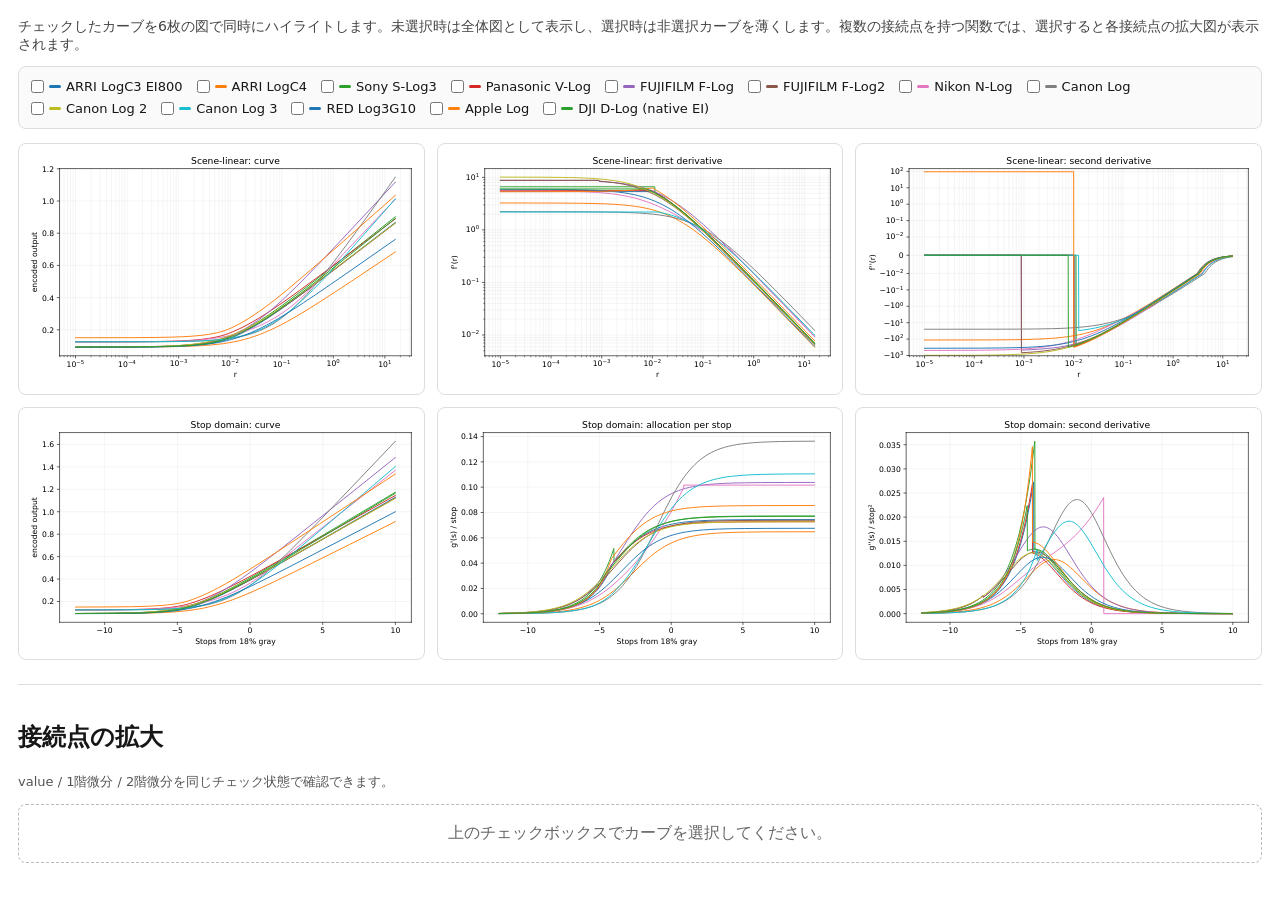
==== commit b117a968: "Registration and automatic generation" ====
--- a/compare.html
+++ b/compare.html
@@ -2,34 +2,23 @@
 <html lang="ja"><head><meta charset="utf-8"><meta name="viewport" content="width=device-width,initial-scale=1">
 <title>Log curve interactive comparison</title>
 <style>
-:root{--bg:#fff;--fg:#171717;--muted:#777;--line:#d7d7d7;--panel:#fafafa}
-*{box-sizing:border-box} body{margin:0;font-family:system-ui,-apple-system,"Noto Sans JP",sans-serif;color:var(--fg);background:var(--bg)}
+:root{--bg:#fff;--fg:#171717;--muted:#777} *{box-sizing:border-box} body{margin:0;font-family:system-ui,-apple-system,"Noto Sans JP",sans-serif;color:var(--fg);background:var(--bg)}
 .wrap{max-width:1500px;margin:0 auto;padding:18px} .intro{font-size:14px;color:#444;margin:0 0 12px}
 .controls{display:flex;flex-wrap:wrap;gap:7px 14px;border:1px solid #ddd;border-radius:8px;padding:12px;background:#fafafa;position:sticky;top:0;z-index:20}
-.curve-option{display:flex;align-items:center;gap:5px;font-size:13px;white-space:nowrap;cursor:pointer} .curve-option input{margin:0}
-.swatch{width:12px;height:3px;display:inline-block;border-radius:2px}
-.grid{display:grid;grid-template-columns:repeat(3,minmax(0,1fr));gap:12px;margin-top:14px}
-.plot-card{border:1px solid #ddd;border-radius:8px;padding:4px;background:#fff;overflow:hidden} .plot-card svg{display:block;width:100%;height:auto}
-/* SVG paths are wrapped in groups whose ids start with curve-. */
-g[id^="curve-"] path{transition:opacity .14s,stroke-width .14s,stroke .14s}
-g.curve-muted path{stroke:#b9b9b9 !important;stroke-width:.65px !important;opacity:.24 !important}
-g.curve-selected path{stroke-width:2.65px !important;opacity:1 !important}
-.junction-section{margin-top:24px;border-top:1px solid #ddd;padding-top:16px}
-.junction-note{font-size:13px;color:#555} .junction-grid{display:grid;grid-template-columns:repeat(3,minmax(0,1fr));gap:12px}
-.junction-card{border:1px solid #ddd;border-radius:8px;padding:8px;background:#fff} .junction-card svg{width:100%;height:auto;display:block}
-.junction-head{display:flex;justify-content:space-between;gap:12px;align-items:baseline;font-size:12px;margin-bottom:4px} .junction-head strong{font-size:14px}
-.empty-note{padding:18px;border:1px dashed #bbb;border-radius:8px;color:#666;text-align:center}
-@media (max-width:1050px){.grid,.junction-grid{grid-template-columns:repeat(2,minmax(0,1fr))}}
-@media (max-width:680px){.grid,.junction-grid{grid-template-columns:1fr} .controls{position:static}}
+.curve-option{display:flex;align-items:center;gap:5px;font-size:13px;white-space:nowrap;cursor:pointer} .curve-option input{margin:0} .swatch{width:12px;height:3px;display:inline-block;border-radius:2px}
+.grid{display:grid;grid-template-columns:repeat(3,minmax(0,1fr));gap:12px;margin-top:14px} .plot-card{border:1px solid #ddd;border-radius:8px;padding:4px;background:#fff;overflow:hidden} .plot-card svg{display:block;width:100%;height:auto}
+g[id^="curve-"] path{transition:opacity .14s,stroke-width .14s,stroke .14s} g.curve-muted path{stroke:#b9b9b9 !important;stroke-width:.65px !important;opacity:.24 !important} g.curve-selected path{stroke-width:2.65px !important;opacity:1 !important}
+.junction-section{margin-top:24px;border-top:1px solid #ddd;padding-top:16px} .junction-note{font-size:13px;color:#555} .junction-grid{display:grid;grid-template-columns:repeat(3,minmax(0,1fr));gap:12px}
+.junction-card{border:1px solid #ddd;border-radius:8px;padding:8px;background:#fff} .junction-card svg{width:100%;height:auto;display:block} .junction-head{display:flex;justify-content:space-between;gap:12px;align-items:baseline;font-size:12px;margin-bottom:4px} .junction-head strong{font-size:14px} .empty-note{padding:18px;border:1px dashed #bbb;border-radius:8px;color:#666;text-align:center}
+@media (max-width:1050px){.grid,.junction-grid{grid-template-columns:repeat(2,minmax(0,1fr))}} @media (max-width:680px){.grid,.junction-grid{grid-template-columns:1fr} .controls{position:static}}
 </style></head><body><div class="wrap">
-<h1 style="font-size:20px;margin:0 0 8px">Interactive comparison</h1><p class="intro">チェックしたカーブを6枚の図で同時にハイライトします。未選択時は全体図として表示し、選択時は非選択カーブを薄くします。接続点の拡大図も同じチェック状態に連動します。</p>
-<div class="controls"><label class="curve-option" data-slug="arri-logc3-ei800"><input type="checkbox" value="arri-logc3-ei800"><span class="swatch" style="background:#1f77b4"></span>ARRI LogC3 EI800</label><label class="curve-option" data-slug="arri-logc4"><input type="checkbox" value="arri-logc4"><span class="swatch" style="background:#ff7f0e"></span>ARRI LogC4</label><label class="curve-option" data-slug="sony-s-log3"><input type="checkbox" value="sony-s-log3"><span class="swatch" style="background:#2ca02c"></span>Sony S-Log3</label><label class="curve-option" data-slug="panasonic-v-log"><input type="checkbox" value="panasonic-v-log"><span class="swatch" style="background:#d62728"></span>Panasonic V-Log</label><label class="curve-option" data-slug="fujifilm-f-log"><input type="checkbox" value="fujifilm-f-log"><span class="swatch" style="background:#9467bd"></span>FUJIFILM F-Log</label><label class="curve-option" data-slug="fujifilm-f-log2"><input type="checkbox" value="fujifilm-f-log2"><span class="swatch" style="background:#8c564b"></span>FUJIFILM F-Log2</label><label class="curve-option" data-slug="nikon-n-log"><input type="checkbox" value="nikon-n-log"><span class="swatch" style="background:#e377c2"></span>Nikon N-Log</label><label class="curve-option" data-slug="canon-log"><input type="checkbox" value="canon-log"><span class="swatch" style="background:#7f7f7f"></span>Canon Log</label><label class="curve-option" data-slug="canon-log-2"><input type="checkbox" value="canon-log-2"><span class="swatch" style="background:#bcbd22"></span>Canon Log 2</label><label class="curve-option" data-slug="canon-log-3"><input type="checkbox" value="canon-log-3"><span class="swatch" style="background:#17becf"></span>Canon Log 3</label><label class="curve-option" data-slug="red-log3g10"><input type="checkbox" value="red-log3g10"><span class="swatch" style="background:#1f77b4"></span>RED Log3G10</label></div>
-<div class="grid"><div class="plot-card"><svg xmlns:xlink="http://www.w3.org/1999/xlink" width="518.4pt" height="316.8pt" viewBox="0 0 518.4 316.8" xmlns="http://www.w3.org/2000/svg" version="1.1">
+<p class="intro">チェックしたカーブを6枚の図で同時にハイライトします。未選択時は全体図として表示し、選択時は非選択カーブを薄くします。複数の接続点を持つ関数では、選択すると各接続点の拡大図が表示されます。</p>
+<div class="controls"><label class="curve-option"><input type="checkbox" value="arri-logc3-ei800"><span class="swatch" style="background:#1f77b4"></span>ARRI LogC3 EI800</label><label class="curve-option"><input type="checkbox" value="arri-logc4"><span class="swatch" style="background:#ff7f0e"></span>ARRI LogC4</label><label class="curve-option"><input type="checkbox" value="sony-s-log3"><span class="swatch" style="background:#2ca02c"></span>Sony S-Log3</label><label class="curve-option"><input type="checkbox" value="panasonic-v-log"><span class="swatch" style="background:#d62728"></span>Panasonic V-Log</label><label class="curve-option"><input type="checkbox" value="fujifilm-f-log"><span class="swatch" style="background:#9467bd"></span>FUJIFILM F-Log</label><label class="curve-option"><input type="checkbox" value="fujifilm-f-log2"><span class="swatch" style="background:#8c564b"></span>FUJIFILM F-Log2</label><label class="curve-option"><input type="checkbox" value="nikon-n-log"><span class="swatch" style="background:#e377c2"></span>Nikon N-Log</label><label class="curve-option"><input type="checkbox" value="canon-log"><span class="swatch" style="background:#7f7f7f"></span>Canon Log</label><label class="curve-option"><input type="checkbox" value="canon-log-2"><span class="swatch" style="background:#bcbd22"></span>Canon Log 2</label><label class="curve-option"><input type="checkbox" value="canon-log-3"><span class="swatch" style="background:#17becf"></span>Canon Log 3</label><label class="curve-option"><input type="checkbox" value="red-log3g10"><span class="swatch" style="background:#1f77b4"></span>RED Log3G10</label><label class="curve-option"><input type="checkbox" value="apple-log"><span class="swatch" style="background:#ff7f0e"></span>Apple Log</label><label class="curve-option"><input type="checkbox" value="dji-d-log"><span class="swatch" style="background:#2ca02c"></span>DJI D-Log (native EI)</label></div><div class="grid"><div class="plot-card"><svg xmlns:xlink="http://www.w3.org/1999/xlink" width="518.4pt" height="316.8pt" viewBox="0 0 518.4 316.8" xmlns="http://www.w3.org/2000/svg" version="1.1">
  <metadata>
   <rdf:RDF xmlns:dc="http://purl.org/dc/elements/1.1/" xmlns:cc="http://creativecommons.org/ns#" xmlns:rdf="http://www.w3.org/1999/02/22-rdf-syntax-ns#">
    <cc:Work>
     <dc:type rdf:resource="http://purl.org/dc/dcmitype/StillImage"/>
-    <dc:date>2026-09-27T04:34:07.604699</dc:date>
+    <dc:date>2026-09-27T09:16:30.714545</dc:date>
     <dc:format>image/svg+xml</dc:format>
     <dc:creator>
      <cc:Agent>
@@ -65,16 +54,16 @@
      <g id="line2d_1">
       <path d="M 68.623636 271.528 
 L 68.623636 26.88 
-" clip-path="url(#p98de55f85b)" style="fill: none; stroke: #b0b0b0; stroke-opacity: 0.22; stroke-width: 0.8; stroke-linecap: square"/>
+" clip-path="url(#pd9fbd4c406)" style="fill: none; stroke: #b0b0b0; stroke-opacity: 0.22; stroke-width: 0.8; stroke-linecap: square"/>
      </g>
      <g id="line2d_2">
       <defs>
-       <path id="m4d4961e50a" d="M 0 0 
+       <path id="mb69f736b80" d="M 0 0 
 L 0 3.5 
 " style="stroke: #000000; stroke-width: 0.8"/>
       </defs>
       <g>
-       <use xlink:href="#m4d4961e50a" x="68.623636" y="271.528" style="stroke: #000000; stroke-width: 0.8"/>
+       <use xlink:href="#mb69f736b80" x="68.623636" y="271.528" style="stroke: #000000; stroke-width: 0.8"/>
       </g>
      </g>
      <g id="text_1">
@@ -93,11 +82,11 @@
      <g id="line2d_3">
       <path d="M 136.009942 271.528 
 L 136.009942 26.88 
-" clip-path="url(#p98de55f85b)" style="fill: none; stroke: #b0b0b0; stroke-opacity: 0.22; stroke-width: 0.8; stroke-linecap: square"/>
+" clip-path="url(#pd9fbd4c406)" style="fill: none; stroke: #b0b0b0; stroke-opacity: 0.22; stroke-width: 0.8; stroke-linecap: square"/>
      </g>
      <g id="line2d_4">
       <g>
-       <use xlink:href="#m4d4961e50a" x="136.009942" y="271.528" style="stroke: #000000; stroke-width: 0.8"/>
+       <use xlink:href="#mb69f736b80" x="136.009942" y="271.528" style="stroke: #000000; stroke-width: 0.8"/>
       </g>
      </g>
      <g id="text_2">
@@ -116,11 +105,11 @@
      <g id="line2d_5">
       <path d="M 203.396248 271.528 
 L 203.396248 26.88 
-" clip-path="url(#p98de55f85b)" style="fill: none; stroke: #b0b0b0; stroke-opacity: 0.22; stroke-width: 0.8; stroke-linecap: square"/>
+" clip-path="url(#pd9fbd4c406)" style="fill: none; stroke: #b0b0b0; stroke-opacity: 0.22; stroke-width: 0.8; stroke-linecap: square"/>
      </g>
      <g id="line2d_6">
       <g>
-       <use xlink:href="#m4d4961e50a" x="203.396248" y="271.528" style="stroke: #000000; stroke-width: 0.8"/>
+       <use xlink:href="#mb69f736b80" x="203.396248" y="271.528" style="stroke: #000000; stroke-width: 0.8"/>
       </g>
      </g>
      <g id="text_3">
@@ -139,11 +128,11 @@
      <g id="line2d_7">
       <path d="M 270.782554 271.528 
 L 270.782554 26.88 
-" clip-path="url(#p98de55f85b)" style="fill: none; stroke: #b0b0b0; stroke-opacity: 0.22; stroke-width: 0.8; stroke-linecap: square"/>
+" clip-path="url(#pd9fbd4c406)" style="fill: none; stroke: #b0b0b0; stroke-opacity: 0.22; stroke-width: 0.8; stroke-linecap: square"/>
      </g>
      <g id="line2d_8">
       <g>
-       <use xlink:href="#m4d4961e50a" x="270.782554" y="271.528" style="stroke: #000000; stroke-width: 0.8"/>
+       <use xlink:href="#mb69f736b80" x="270.782554" y="271.528" style="stroke: #000000; stroke-width: 0.8"/>
       </g>
      </g>
      <g id="text_4">
@@ -162,11 +151,11 @@
      <g id="line2d_9">
       <path d="M 338.16886 271.528 
 L 338.16886 26.88 
-" clip-path="url(#p98de55f85b)" style="fill: none; stroke: #b0b0b0; stroke-opacity: 0.22; stroke-width: 0.8; stroke-linecap: square"/>
+" clip-path="url(#pd9fbd4c406)" style="fill: none; stroke: #b0b0b0; stroke-opacity: 0.22; stroke-width: 0.8; stroke-linecap: square"/>
      </g>
      <g id="line2d_10">
       <g>
-       <use xlink:href="#m4d4961e50a" x="338.16886" y="271.528" style="stroke: #000000; stroke-width: 0.8"/>
+       <use xlink:href="#mb69f736b80" x="338.16886" y="271.528" style="stroke: #000000; stroke-width: 0.8"/>
       </g>
      </g>
      <g id="text_5">
@@ -185,11 +174,11 @@
      <g id="line2d_11">
       <path d="M 405.555166 271.528 
 L 405.555166 26.88 
-" clip-path="url(#p98de55f85b)" style="fill: none; stroke: #b0b0b0; stroke-opacity: 0.22; stroke-width: 0.8; stroke-linecap: square"/>
+" clip-path="url(#pd9fbd4c406)" style="fill: none; stroke: #b0b0b0; stroke-opacity: 0.22; stroke-width: 0.8; stroke-linecap: square"/>
      </g>
      <g id="line2d_12">
       <g>
-       <use xlink:href="#m4d4961e50a" x="405.555166" y="271.528" style="stroke: #000000; stroke-width: 0.8"/>
+       <use xlink:href="#mb69f736b80" x="405.555166" y="271.528" style="stroke: #000000; stroke-width: 0.8"/>
       </g>
      </g>
      <g id="text_6">
@@ -207,11 +196,11 @@
      <g id="line2d_13">
       <path d="M 472.941472 271.528 
 L 472.941472 26.88 
-" clip-path="url(#p98de55f85b)" style="fill: none; stroke: #b0b0b0; stroke-opacity: 0.22; stroke-width: 0.8; stroke-linecap: square"/>
+" clip-path="url(#pd9fbd4c406)" style="fill: none; stroke: #b0b0b0; stroke-opacity: 0.22; stroke-width: 0.8; stroke-linecap: square"/>
      </g>
      <g id="line2d_14">
       <g>
-       <use xlink:href="#m4d4961e50a" x="472.941472" y="271.528" style="stroke: #000000; stroke-width: 0.8"/>
+       <use xlink:href="#mb69f736b80" x="472.941472" y="271.528" style="stroke: #000000; stroke-width: 0.8"/>
       </g>
      </g>
      <g id="text_7">
@@ -229,16 +218,16 @@
      <g id="line2d_15">
       <path d="M 48.338337 271.528 
 L 48.338337 26.88 
-" clip-path="url(#p98de55f85b)" style="fill: none; stroke: #b0b0b0; stroke-opacity: 0.22; stroke-width: 0.8; stroke-linecap: square"/>
+" clip-path="url(#pd9fbd4c406)" style="fill: none; stroke: #b0b0b0; stroke-opacity: 0.22; stroke-width: 0.8; stroke-linecap: square"/>
      </g>
      <g id="line2d_16">
       <defs>
-       <path id="m851354b8f8" d="M 0 0 
+       <path id="m086a2d02a8" d="M 0 0 
 L 0 2 
 " style="stroke: #000000; stroke-width: 0.6"/>
       </defs>
       <g>
-       <use xlink:href="#m851354b8f8" x="48.338337" y="271.528" style="stroke: #000000; stroke-width: 0.6"/>
+       <use xlink:href="#m086a2d02a8" x="48.338337" y="271.528" style="stroke: #000000; stroke-width: 0.6"/>
       </g>
      </g>
     </g>
@@ -246,11 +235,11 @@
      <g id="line2d_17">
       <path d="M 53.674069 271.528 
 L 53.674069 26.88 
-" clip-path="url(#p98de55f85b)" style="fill: none; stroke: #b0b0b0; stroke-opacity: 0.22; stroke-width: 0.8; stroke-linecap: square"/>
+" clip-path="url(#pd9fbd4c406)" style="fill: none; stroke: #b0b0b0; stroke-opacity: 0.22; stroke-width: 0.8; stroke-linecap: square"/>
      </g>
      <g id="line2d_18">
       <g>
-       <use xlink:href="#m851354b8f8" x="53.674069" y="271.528" style="stroke: #000000; stroke-width: 0.6"/>
+       <use xlink:href="#m086a2d02a8" x="53.674069" y="271.528" style="stroke: #000000; stroke-width: 0.6"/>
       </g>
      </g>
     </g>
@@ -258,11 +247,11 @@
      <g id="line2d_19">
       <path d="M 58.185365 271.528 
 L 58.185365 26.88 
-" clip-path="url(#p98de55f85b)" style="fill: none; stroke: #b0b0b0; stroke-opacity: 0.22; stroke-width: 0.8; stroke-linecap: square"/>
+" clip-path="url(#pd9fbd4c406)" style="fill: none; stroke: #b0b0b0; stroke-opacity: 0.22; stroke-width: 0.8; stroke-linecap: square"/>
      </g>
      <g id="line2d_20">
       <g>
-       <use xlink:href="#m851354b8f8" x="58.185365" y="271.528" style="stroke: #000000; stroke-width: 0.6"/>
+       <use xlink:href="#m086a2d02a8" x="58.185365" y="271.528" style="stroke: #000000; stroke-width: 0.6"/>
       </g>
      </g>
     </g>
@@ -270,11 +259,11 @@
      <g id="line2d_21">
       <path d="M 62.093229 271.528 
 L 62.093229 26.88 
-" clip-path="url(#p98de55f85b)" style="fill: none; stroke: #b0b0b0; stroke-opacity: 0.22; stroke-width: 0.8; stroke-linecap: square"/>
+" clip-path="url(#pd9fbd4c406)" style="fill: none; stroke: #b0b0b0; stroke-opacity: 0.22; stroke-width: 0.8; stroke-linecap: square"/>
      </g>
      <g id="line2d_22">
       <g>
-       <use xlink:href="#m851354b8f8" x="62.093229" y="271.528" style="stroke: #000000; stroke-width: 0.6"/>
+       <use xlink:href="#m086a2d02a8" x="62.093229" y="271.528" style="stroke: #000000; stroke-width: 0.6"/>
       </g>
      </g>
     </g>
@@ -282,11 +271,11 @@
      <g id="line2d_23">
       <path d="M 65.540208 271.528 
 L 65.540208 26.88 
-" clip-path="url(#p98de55f85b)" style="fill: none; stroke: #b0b0b0; stroke-opacity: 0.22; stroke-width: 0.8; stroke-linecap: square"/>
+" clip-path="url(#pd9fbd4c406)" style="fill: none; stroke: #b0b0b0; stroke-opacity: 0.22; stroke-width: 0.8; stroke-linecap: square"/>
      </g>
      <g id="line2d_24">
       <g>
-       <use xlink:href="#m851354b8f8" x="65.540208" y="271.528" style="stroke: #000000; stroke-width: 0.6"/>
+       <use xlink:href="#m086a2d02a8" x="65.540208" y="271.528" style="stroke: #000000; stroke-width: 0.6"/>
       </g>
      </g>
     </g>
@@ -294,11 +283,11 @@
      <g id="line2d_25">
       <path d="M 88.908936 271.528 
 L 88.908936 26.88 
-" clip-path="url(#p98de55f85b)" style="fill: none; stroke: #b0b0b0; stroke-opacity: 0.22; stroke-width: 0.8; stroke-linecap: square"/>
+" clip-path="url(#pd9fbd4c406)" style="fill: none; stroke: #b0b0b0; stroke-opacity: 0.22; stroke-width: 0.8; stroke-linecap: square"/>
      </g>
      <g id="line2d_26">
       <g>
-       <use xlink:href="#m851354b8f8" x="88.908936" y="271.528" style="stroke: #000000; stroke-width: 0.6"/>
+       <use xlink:href="#m086a2d02a8" x="88.908936" y="271.528" style="stroke: #000000; stroke-width: 0.6"/>
       </g>
      </g>
     </g>
@@ -306,11 +295,11 @@
      <g id="line2d_27">
       <path d="M 100.775075 271.528 
 L 100.775075 26.88 
-" clip-path="url(#p98de55f85b)" style="fill: none; stroke: #b0b0b0; stroke-opacity: 0.22; stroke-width: 0.8; stroke-linecap: square"/>
+" clip-path="url(#pd9fbd4c406)" style="fill: none; stroke: #b0b0b0; stroke-opacity: 0.22; stroke-width: 0.8; stroke-linecap: square"/>
      </g>
      <g id="line2d_28">
       <g>
-       <use xlink:href="#m851354b8f8" x="100.775075" y="271.528" style="stroke: #000000; stroke-width: 0.6"/>
+       <use xlink:href="#m086a2d02a8" x="100.775075" y="271.528" style="stroke: #000000; stroke-width: 0.6"/>
       </g>
      </g>
     </g>
@@ -318,11 +307,11 @@
      <g id="line2d_29">
       <path d="M 109.194235 271.528 
 L 109.194235 26.88 
-" clip-path="url(#p98de55f85b)" style="fill: none; stroke: #b0b0b0; stroke-opacity: 0.22; stroke-width: 0.8; stroke-linecap: square"/>
+" clip-path="url(#pd9fbd4c406)" style="fill: none; stroke: #b0b0b0; stroke-opacity: 0.22; stroke-width: 0.8; stroke-linecap: square"/>
      </g>
      <g id="line2d_30">
       <g>
-       <use xlink:href="#m851354b8f8" x="109.194235" y="271.528" style="stroke: #000000; stroke-width: 0.6"/>
+       <use xlink:href="#m086a2d02a8" x="109.194235" y="271.528" style="stroke: #000000; stroke-width: 0.6"/>
       </g>
      </g>
     </g>
@@ -330,11 +319,11 @@
      <g id="line2d_31">
       <path d="M 115.724643 271.528 
 L 115.724643 26.88 
-" clip-path="url(#p98de55f85b)" style="fill: none; stroke: #b0b0b0; stroke-opacity: 0.22; stroke-width: 0.8; stroke-linecap: square"/>
+" clip-path="url(#pd9fbd4c406)" style="fill: none; stroke: #b0b0b0; stroke-opacity: 0.22; stroke-width: 0.8; stroke-linecap: square"/>
      </g>
      <g id="line2d_32">
       <g>
-       <use xlink:href="#m851354b8f8" x="115.724643" y="271.528" style="stroke: #000000; stroke-width: 0.6"/>
+       <use xlink:href="#m086a2d02a8" x="115.724643" y="271.528" style="stroke: #000000; stroke-width: 0.6"/>
       </g>
      </g>
     </g>
@@ -342,11 +331,11 @@
      <g id="line2d_33">
       <path d="M 121.060375 271.528 
 L 121.060375 26.88 
-" clip-path="url(#p98de55f85b)" style="fill: none; stroke: #b0b0b0; stroke-opacity: 0.22; stroke-width: 0.8; stroke-linecap: square"/>
+" clip-path="url(#pd9fbd4c406)" style="fill: none; stroke: #b0b0b0; stroke-opacity: 0.22; stroke-width: 0.8; stroke-linecap: square"/>
      </g>
      <g id="line2d_34">
       <g>
-       <use xlink:href="#m851354b8f8" x="121.060375" y="271.528" style="stroke: #000000; stroke-width: 0.6"/>
+       <use xlink:href="#m086a2d02a8" x="121.060375" y="271.528" style="stroke: #000000; stroke-width: 0.6"/>
       </g>
      </g>
     </g>
@@ -354,11 +343,11 @@
      <g id="line2d_35">
       <path d="M 125.571671 271.528 
 L 125.571671 26.88 
-" clip-path="url(#p98de55f85b)" style="fill: none; stroke: #b0b0b0; stroke-opacity: 0.22; stroke-width: 0.8; stroke-linecap: square"/>
+" clip-path="url(#pd9fbd4c406)" style="fill: none; stroke: #b0b0b0; stroke-opacity: 0.22; stroke-width: 0.8; stroke-linecap: square"/>
      </g>
      <g id="line2d_36">
       <g>
-       <use xlink:href="#m851354b8f8" x="125.571671" y="271.528" style="stroke: #000000; stroke-width: 0.6"/>
+       <use xlink:href="#m086a2d02a8" x="125.571671" y="271.528" style="stroke: #000000; stroke-width: 0.6"/>
       </g>
      </g>
     </g>
@@ -366,11 +355,11 @@
      <g id="line2d_37">
       <path d="M 129.479535 271.528 
 L 129.479535 26.88 
-" clip-path="url(#p98de55f85b)" style="fill: none; stroke: #b0b0b0; stroke-opacity: 0.22; stroke-width: 0.8; stroke-linecap: square"/>
+" clip-path="url(#pd9fbd4c406)" style="fill: none; stroke: #b0b0b0; stroke-opacity: 0.22; stroke-width: 0.8; stroke-linecap: square"/>
      </g>
      <g id="line2d_38">
       <g>
-       <use xlink:href="#m851354b8f8" x="129.479535" y="271.528" style="stroke: #000000; stroke-width: 0.6"/>
+       <use xlink:href="#m086a2d02a8" x="129.479535" y="271.528" style="stroke: #000000; stroke-width: 0.6"/>
       </g>
      </g>
     </g>
@@ -378,11 +367,11 @@
      <g id="line2d_39">
       <path d="M 132.926514 271.528 
 L 132.926514 26.88 
-" clip-path="url(#p98de55f85b)" style="fill: none; stroke: #b0b0b0; stroke-opacity: 0.22; stroke-width: 0.8; stroke-linecap: square"/>
+" clip-path="url(#pd9fbd4c406)" style="fill: none; stroke: #b0b0b0; stroke-opacity: 0.22; stroke-width: 0.8; stroke-linecap: square"/>
      </g>
      <g id="line2d_40">
       <g>
-       <use xlink:href="#m851354b8f8" x="132.926514" y="271.528" style="stroke: #000000; stroke-width: 0.6"/>
+       <use xlink:href="#m086a2d02a8" x="132.926514" y="271.528" style="stroke: #000000; stroke-width: 0.6"/>
       </g>
      </g>
     </g>
@@ -390,11 +379,11 @@
      <g id="line2d_41">
       <path d="M 156.295242 271.528 
 L 156.295242 26.88 
-" clip-path="url(#p98de55f85b)" style="fill: none; stroke: #b0b0b0; stroke-opacity: 0.22; stroke-width: 0.8; stroke-linecap: square"/>
+" clip-path="url(#pd9fbd4c406)" style="fill: none; stroke: #b0b0b0; stroke-opacity: 0.22; stroke-width: 0.8; stroke-linecap: square"/>
      </g>
      <g id="line2d_42">
       <g>
-       <use xlink:href="#m851354b8f8" x="156.295242" y="271.528" style="stroke: #000000; stroke-width: 0.6"/>
+       <use xlink:href="#m086a2d02a8" x="156.295242" y="271.528" style="stroke: #000000; stroke-width: 0.6"/>
       </g>
      </g>
     </g>
@@ -402,11 +391,11 @@
      <g id="line2d_43">
       <path d="M 168.161381 271.528 
 L 168.161381 26.88 
-" clip-path="url(#p98de55f85b)" style="fill: none; stroke: #b0b0b0; stroke-opacity: 0.22; stroke-width: 0.8; stroke-linecap: square"/>
+" clip-path="url(#pd9fbd4c406)" style="fill: none; stroke: #b0b0b0; stroke-opacity: 0.22; stroke-width: 0.8; stroke-linecap: square"/>
      </g>
      <g id="line2d_44">
       <g>
-       <use xlink:href="#m851354b8f8" x="168.161381" y="271.528" style="stroke: #000000; stroke-width: 0.6"/>
+       <use xlink:href="#m086a2d02a8" x="168.161381" y="271.528" style="stroke: #000000; stroke-width: 0.6"/>
       </g>
      </g>
     </g>
@@ -414,11 +403,11 @@
      <g id="line2d_45">
       <path d="M 176.580541 271.528 
 L 176.580541 26.88 
-" clip-path="url(#p98de55f85b)" style="fill: none; stroke: #b0b0b0; stroke-opacity: 0.22; stroke-width: 0.8; stroke-linecap: square"/>
+" clip-path="url(#pd9fbd4c406)" style="fill: none; stroke: #b0b0b0; stroke-opacity: 0.22; stroke-width: 0.8; stroke-linecap: square"/>
      </g>
      <g id="line2d_46">
       <g>
-       <use xlink:href="#m851354b8f8" x="176.580541" y="271.528" style="stroke: #000000; stroke-width: 0.6"/>
+       <use xlink:href="#m086a2d02a8" x="176.580541" y="271.528" style="stroke: #000000; stroke-width: 0.6"/>
       </g>
      </g>
     </g>
@@ -426,11 +415,11 @@
      <g id="line2d_47">
       <path d="M 183.110949 271.528 
 L 183.110949 26.88 
-" clip-path="url(#p98de55f85b)" style="fill: none; stroke: #b0b0b0; stroke-opacity: 0.22; stroke-width: 0.8; stroke-linecap: square"/>
+" clip-path="url(#pd9fbd4c406)" style="fill: none; stroke: #b0b0b0; stroke-opacity: 0.22; stroke-width: 0.8; stroke-linecap: square"/>
      </g>
      <g id="line2d_48">
       <g>
-       <use xlink:href="#m851354b8f8" x="183.110949" y="271.528" style="stroke: #000000; stroke-width: 0.6"/>
+       <use xlink:href="#m086a2d02a8" x="183.110949" y="271.528" style="stroke: #000000; stroke-width: 0.6"/>
       </g>
      </g>
     </g>
@@ -438,11 +427,11 @@
      <g id="line2d_49">
       <path d="M 188.446681 271.528 
 L 188.446681 26.88 
-" clip-path="url(#p98de55f85b)" style="fill: none; stroke: #b0b0b0; stroke-opacity: 0.22; stroke-width: 0.8; stroke-linecap: square"/>
+" clip-path="url(#pd9fbd4c406)" style="fill: none; stroke: #b0b0b0; stroke-opacity: 0.22; stroke-width: 0.8; stroke-linecap: square"/>
      </g>
      <g id="line2d_50">
       <g>
-       <use xlink:href="#m851354b8f8" x="188.446681" y="271.528" style="stroke: #000000; stroke-width: 0.6"/>
+       <use xlink:href="#m086a2d02a8" x="188.446681" y="271.528" style="stroke: #000000; stroke-width: 0.6"/>
       </g>
      </g>
     </g>
@@ -450,11 +439,11 @@
      <g id="line2d_51">
       <path d="M 192.957977 271.528 
 L 192.957977 26.88 
-" clip-path="url(#p98de55f85b)" style="fill: none; stroke: #b0b0b0; stroke-opacity: 0.22; stroke-width: 0.8; stroke-linecap: square"/>
+" clip-path="url(#pd9fbd4c406)" style="fill: none; stroke: #b0b0b0; stroke-opacity: 0.22; stroke-width: 0.8; stroke-linecap: square"/>
      </g>
      <g id="line2d_52">
       <g>
-       <use xlink:href="#m851354b8f8" x="192.957977" y="271.528" style="stroke: #000000; stroke-width: 0.6"/>
+       <use xlink:href="#m086a2d02a8" x="192.957977" y="271.528" style="stroke: #000000; stroke-width: 0.6"/>
       </g>
      </g>
     </g>
@@ -462,11 +451,11 @@
      <g id="line2d_53">
       <path d="M 196.86584 271.528 
 L 196.86584 26.88 
-" clip-path="url(#p98de55f85b)" style="fill: none; stroke: #b0b0b0; stroke-opacity: 0.22; stroke-width: 0.8; stroke-linecap: square"/>
+" clip-path="url(#pd9fbd4c406)" style="fill: none; stroke: #b0b0b0; stroke-opacity: 0.22; stroke-width: 0.8; stroke-linecap: square"/>
      </g>
      <g id="line2d_54">
       <g>
-       <use xlink:href="#m851354b8f8" x="196.86584" y="271.528" style="stroke: #000000; stroke-width: 0.6"/>
+       <use xlink:href="#m086a2d02a8" x="196.86584" y="271.528" style="stroke: #000000; stroke-width: 0.6"/>
       </g>
      </g>
     </g>
@@ -474,11 +463,11 @@
      <g id="line2d_55">
       <path d="M 200.31282 271.528 
 L 200.31282 26.88 
-" clip-path="url(#p98de55f85b)" style="fill: none; stroke: #b0b0b0; stroke-opacity: 0.22; stroke-width: 0.8; stroke-linecap: square"/>
+" clip-path="url(#pd9fbd4c406)" style="fill: none; stroke: #b0b0b0; stroke-opacity: 0.22; stroke-width: 0.8; stroke-linecap: square"/>
      </g>
      <g id="line2d_56">
       <g>
-       <use xlink:href="#m851354b8f8" x="200.31282" y="271.528" style="stroke: #000000; stroke-width: 0.6"/>
+       <use xlink:href="#m086a2d02a8" x="200.31282" y="271.528" style="stroke: #000000; stroke-width: 0.6"/>
       </g>
      </g>
     </g>
@@ -486,11 +475,11 @@
      <g id="line2d_57">
       <path d="M 223.681548 271.528 
 L 223.681548 26.88 
-" clip-path="url(#p98de55f85b)" style="fill: none; stroke: #b0b0b0; stroke-opacity: 0.22; stroke-width: 0.8; stroke-linecap: square"/>
+" clip-path="url(#pd9fbd4c406)" style="fill: none; stroke: #b0b0b0; stroke-opacity: 0.22; stroke-width: 0.8; stroke-linecap: square"/>
      </g>
      <g id="line2d_58">
       <g>
-       <use xlink:href="#m851354b8f8" x="223.681548" y="271.528" style="stroke: #000000; stroke-width: 0.6"/>
+       <use xlink:href="#m086a2d02a8" x="223.681548" y="271.528" style="stroke: #000000; stroke-width: 0.6"/>
       </g>
      </g>
     </g>
@@ -498,11 +487,11 @@
      <g id="line2d_59">
       <path d="M 235.547687 271.528 
 L 235.547687 26.88 
-" clip-path="url(#p98de55f85b)" style="fill: none; stroke: #b0b0b0; stroke-opacity: 0.22; stroke-width: 0.8; stroke-linecap: square"/>
+" clip-path="url(#pd9fbd4c406)" style="fill: none; stroke: #b0b0b0; stroke-opacity: 0.22; stroke-width: 0.8; stroke-linecap: square"/>
      </g>
      <g id="line2d_60">
       <g>
-       <use xlink:href="#m851354b8f8" x="235.547687" y="271.528" style="stroke: #000000; stroke-width: 0.6"/>
+       <use xlink:href="#m086a2d02a8" x="235.547687" y="271.528" style="stroke: #000000; stroke-width: 0.6"/>
       </g>
      </g>
     </g>
@@ -510,11 +499,11 @@
      <g id="line2d_61">
       <path d="M 243.966847 271.528 
 L 243.966847 26.88 
-" clip-path="url(#p98de55f85b)" style="fill: none; stroke: #b0b0b0; stroke-opacity: 0.22; stroke-width: 0.8; stroke-linecap: square"/>
+" clip-path="url(#pd9fbd4c406)" style="fill: none; stroke: #b0b0b0; stroke-opacity: 0.22; stroke-width: 0.8; stroke-linecap: square"/>
      </g>
      <g id="line2d_62">
       <g>
-       <use xlink:href="#m851354b8f8" x="243.966847" y="271.528" style="stroke: #000000; stroke-width: 0.6"/>
+       <use xlink:href="#m086a2d02a8" x="243.966847" y="271.528" style="stroke: #000000; stroke-width: 0.6"/>
       </g>
      </g>
     </g>
@@ -522,11 +511,11 @@
      <g id="line2d_63">
       <path d="M 250.497255 271.528 
 L 250.497255 26.88 
-" clip-path="url(#p98de55f85b)" style="fill: none; stroke: #b0b0b0; stroke-opacity: 0.22; stroke-width: 0.8; stroke-linecap: square"/>
+" clip-path="url(#pd9fbd4c406)" style="fill: none; stroke: #b0b0b0; stroke-opacity: 0.22; stroke-width: 0.8; stroke-linecap: square"/>
      </g>
      <g id="line2d_64">
       <g>
-       <use xlink:href="#m851354b8f8" x="250.497255" y="271.528" style="stroke: #000000; stroke-width: 0.6"/>
+       <use xlink:href="#m086a2d02a8" x="250.497255" y="271.528" style="stroke: #000000; stroke-width: 0.6"/>
       </g>
      </g>
     </g>
@@ -534,11 +523,11 @@
      <g id="line2d_65">
       <path d="M 255.832986 271.528 
 L 255.832986 26.88 
-" clip-path="url(#p98de55f85b)" style="fill: none; stroke: #b0b0b0; stroke-opacity: 0.22; stroke-width: 0.8; stroke-linecap: square"/>
+" clip-path="url(#pd9fbd4c406)" style="fill: none; stroke: #b0b0b0; stroke-opacity: 0.22; stroke-width: 0.8; stroke-linecap: square"/>
      </g>
      <g id="line2d_66">
       <g>
-       <use xlink:href="#m851354b8f8" x="255.832986" y="271.528" style="stroke: #000000; stroke-width: 0.6"/>
+       <use xlink:href="#m086a2d02a8" x="255.832986" y="271.528" style="stroke: #000000; stroke-width: 0.6"/>
       </g>
      </g>
     </g>
@@ -546,11 +535,11 @@
      <g id="line2d_67">
       <path d="M 260.344283 271.528 
 L 260.344283 26.88 
-" clip-path="url(#p98de55f85b)" style="fill: none; stroke: #b0b0b0; stroke-opacity: 0.22; stroke-width: 0.8; stroke-linecap: square"/>
+" clip-path="url(#pd9fbd4c406)" style="fill: none; stroke: #b0b0b0; stroke-opacity: 0.22; stroke-width: 0.8; stroke-linecap: square"/>
      </g>
      <g id="line2d_68">
       <g>
-       <use xlink:href="#m851354b8f8" x="260.344283" y="271.528" style="stroke: #000000; stroke-width: 0.6"/>
+       <use xlink:href="#m086a2d02a8" x="260.344283" y="271.528" style="stroke: #000000; stroke-width: 0.6"/>
       </g>
      </g>
     </g>
@@ -558,11 +547,11 @@
      <g id="line2d_69">
       <path d="M 264.252146 271.528 
 L 264.252146 26.88 
-" clip-path="url(#p98de55f85b)" style="fill: none; stroke: #b0b0b0; stroke-opacity: 0.22; stroke-width: 0.8; stroke-linecap: square"/>
+" clip-path="url(#pd9fbd4c406)" style="fill: none; stroke: #b0b0b0; stroke-opacity: 0.22; stroke-width: 0.8; stroke-linecap: square"/>
      </g>
      <g id="line2d_70">
       <g>
-       <use xlink:href="#m851354b8f8" x="264.252146" y="271.528" style="stroke: #000000; stroke-width: 0.6"/>
+       <use xlink:href="#m086a2d02a8" x="264.252146" y="271.528" style="stroke: #000000; stroke-width: 0.6"/>
       </g>
      </g>
     </g>
@@ -570,11 +559,11 @@
      <g id="line2d_71">
       <path d="M 267.699126 271.528 
 L 267.699126 26.88 
-" clip-path="url(#p98de55f85b)" style="fill: none; stroke: #b0b0b0; stroke-opacity: 0.22; stroke-width: 0.8; stroke-linecap: square"/>
+" clip-path="url(#pd9fbd4c406)" style="fill: none; stroke: #b0b0b0; stroke-opacity: 0.22; stroke-width: 0.8; stroke-linecap: square"/>
      </g>
      <g id="line2d_72">
       <g>
-       <use xlink:href="#m851354b8f8" x="267.699126" y="271.528" style="stroke: #000000; stroke-width: 0.6"/>
+       <use xlink:href="#m086a2d02a8" x="267.699126" y="271.528" style="stroke: #000000; stroke-width: 0.6"/>
       </g>
      </g>
     </g>
@@ -582,11 +571,11 @@
      <g id="line2d_73">
       <path d="M 291.067854 271.528 
 L 291.067854 26.88 
-" clip-path="url(#p98de55f85b)" style="fill: none; stroke: #b0b0b0; stroke-opacity: 0.22; stroke-width: 0.8; stroke-linecap: square"/>
+" clip-path="url(#pd9fbd4c406)" style="fill: none; stroke: #b0b0b0; stroke-opacity: 0.22; stroke-width: 0.8; stroke-linecap: square"/>
      </g>
      <g id="line2d_74">
       <g>
-       <use xlink:href="#m851354b8f8" x="291.067854" y="271.528" style="stroke: #000000; stroke-width: 0.6"/>
+       <use xlink:href="#m086a2d02a8" x="291.067854" y="271.528" style="stroke: #000000; stroke-width: 0.6"/>
       </g>
      </g>
     </g>
@@ -594,11 +583,11 @@
      <g id="line2d_75">
       <path d="M 302.933993 271.528 
 L 302.933993 26.88 
-" clip-path="url(#p98de55f85b)" style="fill: none; stroke: #b0b0b0; stroke-opacity: 0.22; stroke-width: 0.8; stroke-linecap: square"/>
+" clip-path="url(#pd9fbd4c406)" style="fill: none; stroke: #b0b0b0; stroke-opacity: 0.22; stroke-width: 0.8; stroke-linecap: square"/>
      </g>
      <g id="line2d_76">
       <g>
-       <use xlink:href="#m851354b8f8" x="302.933993" y="271.528" style="stroke: #000000; stroke-width: 0.6"/>
+       <use xlink:href="#m086a2d02a8" x="302.933993" y="271.528" style="stroke: #000000; stroke-width: 0.6"/>
       </g>
      </g>
     </g>
@@ -606,11 +595,11 @@
      <g id="line2d_77">
       <path d="M 311.353153 271.528 
 L 311.353153 26.88 
-" clip-path="url(#p98de55f85b)" style="fill: none; stroke: #b0b0b0; stroke-opacity: 0.22; stroke-width: 0.8; stroke-linecap: square"/>
+" clip-path="url(#pd9fbd4c406)" style="fill: none; stroke: #b0b0b0; stroke-opacity: 0.22; stroke-width: 0.8; stroke-linecap: square"/>
      </g>
      <g id="line2d_78">
       <g>
-       <use xlink:href="#m851354b8f8" x="311.353153" y="271.528" style="stroke: #000000; stroke-width: 0.6"/>
+       <use xlink:href="#m086a2d02a8" x="311.353153" y="271.528" style="stroke: #000000; stroke-width: 0.6"/>
       </g>
      </g>
     </g>
@@ -618,11 +607,11 @@
      <g id="line2d_79">
       <path d="M 317.883561 271.528 
 L 317.883561 26.88 
-" clip-path="url(#p98de55f85b)" style="fill: none; stroke: #b0b0b0; stroke-opacity: 0.22; stroke-width: 0.8; stroke-linecap: square"/>
+" clip-path="url(#pd9fbd4c406)" style="fill: none; stroke: #b0b0b0; stroke-opacity: 0.22; stroke-width: 0.8; stroke-linecap: square"/>
      </g>
      <g id="line2d_80">
       <g>
-       <use xlink:href="#m851354b8f8" x="317.883561" y="271.528" style="stroke: #000000; stroke-width: 0.6"/>
+       <use xlink:href="#m086a2d02a8" x="317.883561" y="271.528" style="stroke: #000000; stroke-width: 0.6"/>
       </g>
      </g>
     </g>
@@ -630,11 +619,11 @@
      <g id="line2d_81">
       <path d="M 323.219292 271.528 
 L 323.219292 26.88 
-" clip-path="url(#p98de55f85b)" style="fill: none; stroke: #b0b0b0; stroke-opacity: 0.22; stroke-width: 0.8; stroke-linecap: square"/>
+" clip-path="url(#pd9fbd4c406)" style="fill: none; stroke: #b0b0b0; stroke-opacity: 0.22; stroke-width: 0.8; stroke-linecap: square"/>
      </g>
      <g id="line2d_82">
       <g>
-       <use xlink:href="#m851354b8f8" x="323.219292" y="271.528" style="stroke: #000000; stroke-width: 0.6"/>
+       <use xlink:href="#m086a2d02a8" x="323.219292" y="271.528" style="stroke: #000000; stroke-width: 0.6"/>
       </g>
      </g>
     </g>
@@ -642,11 +631,11 @@
      <g id="line2d_83">
       <path d="M 327.730589 271.528 
 L 327.730589 26.88 
-" clip-path="url(#p98de55f85b)" style="fill: none; stroke: #b0b0b0; stroke-opacity: 0.22; stroke-width: 0.8; stroke-linecap: square"/>
+" clip-path="url(#pd9fbd4c406)" style="fill: none; stroke: #b0b0b0; stroke-opacity: 0.22; stroke-width: 0.8; stroke-linecap: square"/>
      </g>
      <g id="line2d_84">
       <g>
-       <use xlink:href="#m851354b8f8" x="327.730589" y="271.528" style="stroke: #000000; stroke-width: 0.6"/>
+       <use xlink:href="#m086a2d02a8" x="327.730589" y="271.528" style="stroke: #000000; stroke-width: 0.6"/>
       </g>
      </g>
     </g>
@@ -654,11 +643,11 @@
      <g id="line2d_85">
       <path d="M 331.638452 271.528 
 L 331.638452 26.88 
-" clip-path="url(#p98de55f85b)" style="fill: none; stroke: #b0b0b0; stroke-opacity: 0.22; stroke-width: 0.8; stroke-linecap: square"/>
+" clip-path="url(#pd9fbd4c406)" style="fill: none; stroke: #b0b0b0; stroke-opacity: 0.22; stroke-width: 0.8; stroke-linecap: square"/>
      </g>
      <g id="line2d_86">
       <g>
-       <use xlink:href="#m851354b8f8" x="331.638452" y="271.528" style="stroke: #000000; stroke-width: 0.6"/>
+       <use xlink:href="#m086a2d02a8" x="331.638452" y="271.528" style="stroke: #000000; stroke-width: 0.6"/>
       </g>
      </g>
     </g>
@@ -666,11 +655,11 @@
      <g id="line2d_87">
       <path d="M 335.085432 271.528 
 L 335.085432 26.88 
-" clip-path="url(#p98de55f85b)" style="fill: none; stroke: #b0b0b0; stroke-opacity: 0.22; stroke-width: 0.8; stroke-linecap: square"/>
+" clip-path="url(#pd9fbd4c406)" style="fill: none; stroke: #b0b0b0; stroke-opacity: 0.22; stroke-width: 0.8; stroke-linecap: square"/>
      </g>
      <g id="line2d_88">
       <g>
-       <use xlink:href="#m851354b8f8" x="335.085432" y="271.528" style="stroke: #000000; stroke-width: 0.6"/>
+       <use xlink:href="#m086a2d02a8" x="335.085432" y="271.528" style="stroke: #000000; stroke-width: 0.6"/>
       </g>
      </g>
     </g>
@@ -678,11 +667,11 @@
      <g id="line2d_89">
       <path d="M 358.45416 271.528 
 L 358.45416 26.88 
-" clip-path="url(#p98de55f85b)" style="fill: none; stroke: #b0b0b0; stroke-opacity: 0.22; stroke-width: 0.8; stroke-linecap: square"/>
+" clip-path="url(#pd9fbd4c406)" style="fill: none; stroke: #b0b0b0; stroke-opacity: 0.22; stroke-width: 0.8; stroke-linecap: square"/>
      </g>
      <g id="line2d_90">
       <g>
-       <use xlink:href="#m851354b8f8" x="358.45416" y="271.528" style="stroke: #000000; stroke-width: 0.6"/>
+       <use xlink:href="#m086a2d02a8" x="358.45416" y="271.528" style="stroke: #000000; stroke-width: 0.6"/>
       </g>
      </g>
     </g>
@@ -690,11 +679,11 @@
      <g id="line2d_91">
       <path d="M 370.320299 271.528 
 L 370.320299 26.88 
-" clip-path="url(#p98de55f85b)" style="fill: none; stroke: #b0b0b0; stroke-opacity: 0.22; stroke-width: 0.8; stroke-linecap: square"/>
+" clip-path="url(#pd9fbd4c406)" style="fill: none; stroke: #b0b0b0; stroke-opacity: 0.22; stroke-width: 0.8; stroke-linecap: square"/>
      </g>
      <g id="line2d_92">
       <g>
-       <use xlink:href="#m851354b8f8" x="370.320299" y="271.528" style="stroke: #000000; stroke-width: 0.6"/>
+       <use xlink:href="#m086a2d02a8" x="370.320299" y="271.528" style="stroke: #000000; stroke-width: 0.6"/>
       </g>
      </g>
     </g>
@@ -702,11 +691,11 @@
      <g id="line2d_93">
       <path d="M 378.739459 271.528 
 L 378.739459 26.88 
-" clip-path="url(#p98de55f85b)" style="fill: none; stroke: #b0b0b0; stroke-opacity: 0.22; stroke-width: 0.8; stroke-linecap: square"/>
+" clip-path="url(#pd9fbd4c406)" style="fill: none; stroke: #b0b0b0; stroke-opacity: 0.22; stroke-width: 0.8; stroke-linecap: square"/>
      </g>
      <g id="line2d_94">
       <g>
-       <use xlink:href="#m851354b8f8" x="378.739459" y="271.528" style="stroke: #000000; stroke-width: 0.6"/>
+       <use xlink:href="#m086a2d02a8" x="378.739459" y="271.528" style="stroke: #000000; stroke-width: 0.6"/>
       </g>
      </g>
     </g>
@@ -714,11 +703,11 @@
      <g id="line2d_95">
       <path d="M 385.269867 271.528 
 L 385.269867 26.88 
-" clip-path="url(#p98de55f85b)" style="fill: none; stroke: #b0b0b0; stroke-opacity: 0.22; stroke-width: 0.8; stroke-linecap: square"/>
+" clip-path="url(#pd9fbd4c406)" style="fill: none; stroke: #b0b0b0; stroke-opacity: 0.22; stroke-width: 0.8; stroke-linecap: square"/>
      </g>
      <g id="line2d_96">
       <g>
-       <use xlink:href="#m851354b8f8" x="385.269867" y="271.528" style="stroke: #000000; stroke-width: 0.6"/>
+       <use xlink:href="#m086a2d02a8" x="385.269867" y="271.528" style="stroke: #000000; stroke-width: 0.6"/>
       </g>
      </g>
     </g>
@@ -726,11 +715,11 @@
      <g id="line2d_97">
       <path d="M 390.605598 271.528 
 L 390.605598 26.88 
-" clip-path="url(#p98de55f85b)" style="fill: none; stroke: #b0b0b0; stroke-opacity: 0.22; stroke-width: 0.8; stroke-linecap: square"/>
+" clip-path="url(#pd9fbd4c406)" style="fill: none; stroke: #b0b0b0; stroke-opacity: 0.22; stroke-width: 0.8; stroke-linecap: square"/>
      </g>
      <g id="line2d_98">
       <g>
-       <use xlink:href="#m851354b8f8" x="390.605598" y="271.528" style="stroke: #000000; stroke-width: 0.6"/>
+       <use xlink:href="#m086a2d02a8" x="390.605598" y="271.528" style="stroke: #000000; stroke-width: 0.6"/>
       </g>
      </g>
     </g>
@@ -738,11 +727,11 @@
      <g id="line2d_99">
       <path d="M 395.116895 271.528 
 L 395.116895 26.88 
-" clip-path="url(#p98de55f85b)" style="fill: none; stroke: #b0b0b0; stroke-opacity: 0.22; stroke-width: 0.8; stroke-linecap: square"/>
+" clip-path="url(#pd9fbd4c406)" style="fill: none; stroke: #b0b0b0; stroke-opacity: 0.22; stroke-width: 0.8; stroke-linecap: square"/>
      </g>
      <g id="line2d_100">
       <g>
-       <use xlink:href="#m851354b8f8" x="395.116895" y="271.528" style="stroke: #000000; stroke-width: 0.6"/>
+       <use xlink:href="#m086a2d02a8" x="395.116895" y="271.528" style="stroke: #000000; stroke-width: 0.6"/>
       </g>
      </g>
     </g>
@@ -750,11 +739,11 @@
      <g id="line2d_101">
       <path d="M 399.024758 271.528 
 L 399.024758 26.88 
-" clip-path="url(#p98de55f85b)" style="fill: none; stroke: #b0b0b0; stroke-opacity: 0.22; stroke-width: 0.8; stroke-linecap: square"/>
+" clip-path="url(#pd9fbd4c406)" style="fill: none; stroke: #b0b0b0; stroke-opacity: 0.22; stroke-width: 0.8; stroke-linecap: square"/>
      </g>
      <g id="line2d_102">
       <g>
-       <use xlink:href="#m851354b8f8" x="399.024758" y="271.528" style="stroke: #000000; stroke-width: 0.6"/>
+       <use xlink:href="#m086a2d02a8" x="399.024758" y="271.528" style="stroke: #000000; stroke-width: 0.6"/>
       </g>
      </g>
     </g>
@@ -762,11 +751,11 @@
      <g id="line2d_103">
       <path d="M 402.471738 271.528 
 L 402.471738 26.88 
-" clip-path="url(#p98de55f85b)" style="fill: none; stroke: #b0b0b0; stroke-opacity: 0.22; stroke-width: 0.8; stroke-linecap: square"/>
+" clip-path="url(#pd9fbd4c406)" style="fill: none; stroke: #b0b0b0; stroke-opacity: 0.22; stroke-width: 0.8; stroke-linecap: square"/>
      </g>
      <g id="line2d_104">
       <g>
-       <use xlink:href="#m851354b8f8" x="402.471738" y="271.528" style="stroke: #000000; stroke-width: 0.6"/>
+       <use xlink:href="#m086a2d02a8" x="402.471738" y="271.528" style="stroke: #000000; stroke-width: 0.6"/>
       </g>
      </g>
     </g>
@@ -774,11 +763,11 @@
      <g id="line2d_105">
       <path d="M 425.840465 271.528 
 L 425.840465 26.88 
-" clip-path="url(#p98de55f85b)" style="fill: none; stroke: #b0b0b0; stroke-opacity: 0.22; stroke-width: 0.8; stroke-linecap: square"/>
+" clip-path="url(#pd9fbd4c406)" style="fill: none; stroke: #b0b0b0; stroke-opacity: 0.22; stroke-width: 0.8; stroke-linecap: square"/>
      </g>
      <g id="line2d_106">
       <g>
-       <use xlink:href="#m851354b8f8" x="425.840465" y="271.528" style="stroke: #000000; stroke-width: 0.6"/>
+       <use xlink:href="#m086a2d02a8" x="425.840465" y="271.528" style="stroke: #000000; stroke-width: 0.6"/>
       </g>
      </g>
     </g>
@@ -786,11 +775,11 @@
      <g id="line2d_107">
       <path d="M 437.706605 271.528 
 L 437.706605 26.88 
-" clip-path="url(#p98de55f85b)" style="fill: none; stroke: #b0b0b0; stroke-opacity: 0.22; stroke-width: 0.8; stroke-linecap: square"/>
+" clip-path="url(#pd9fbd4c406)" style="fill: none; stroke: #b0b0b0; stroke-opacity: 0.22; stroke-width: 0.8; stroke-linecap: square"/>
      </g>
      <g id="line2d_108">
       <g>
-       <use xlink:href="#m851354b8f8" x="437.706605" y="271.528" style="stroke: #000000; stroke-width: 0.6"/>
+       <use xlink:href="#m086a2d02a8" x="437.706605" y="271.528" style="stroke: #000000; stroke-width: 0.6"/>
       </g>
      </g>
     </g>
@@ -798,11 +787,11 @@
      <g id="line2d_109">
       <path d="M 446.125765 271.528 
 L 446.125765 26.88 
-" clip-path="url(#p98de55f85b)" style="fill: none; stroke: #b0b0b0; stroke-opacity: 0.22; stroke-width: 0.8; stroke-linecap: square"/>
+" clip-path="url(#pd9fbd4c406)" style="fill: none; stroke: #b0b0b0; stroke-opacity: 0.22; stroke-width: 0.8; stroke-linecap: square"/>
      </g>
      <g id="line2d_110">
       <g>
-       <use xlink:href="#m851354b8f8" x="446.125765" y="271.528" style="stroke: #000000; stroke-width: 0.6"/>
+       <use xlink:href="#m086a2d02a8" x="446.125765" y="271.528" style="stroke: #000000; stroke-width: 0.6"/>
       </g>
      </g>
     </g>
@@ -810,11 +799,11 @@
      <g id="line2d_111">
       <path d="M 452.656173 271.528 
 L 452.656173 26.88 
-" clip-path="url(#p98de55f85b)" style="fill: none; stroke: #b0b0b0; stroke-opacity: 0.22; stroke-width: 0.8; stroke-linecap: square"/>
+" clip-path="url(#pd9fbd4c406)" style="fill: none; stroke: #b0b0b0; stroke-opacity: 0.22; stroke-width: 0.8; stroke-linecap: square"/>
      </g>
      <g id="line2d_112">
       <g>
-       <use xlink:href="#m851354b8f8" x="452.656173" y="271.528" style="stroke: #000000; stroke-width: 0.6"/>
+       <use xlink:href="#m086a2d02a8" x="452.656173" y="271.528" style="stroke: #000000; stroke-width: 0.6"/>
       </g>
      </g>
     </g>
@@ -822,11 +811,11 @@
      <g id="line2d_113">
       <path d="M 457.991904 271.528 
 L 457.991904 26.88 
-" clip-path="url(#p98de55f85b)" style="fill: none; stroke: #b0b0b0; stroke-opacity: 0.22; stroke-width: 0.8; stroke-linecap: square"/>
+" clip-path="url(#pd9fbd4c406)" style="fill: none; stroke: #b0b0b0; stroke-opacity: 0.22; stroke-width: 0.8; stroke-linecap: square"/>
      </g>
      <g id="line2d_114">
       <g>
-       <use xlink:href="#m851354b8f8" x="457.991904" y="271.528" style="stroke: #000000; stroke-width: 0.6"/>
+       <use xlink:href="#m086a2d02a8" x="457.991904" y="271.528" style="stroke: #000000; stroke-width: 0.6"/>
       </g>
      </g>
     </g>
@@ -834,11 +823,11 @@
      <g id="line2d_115">
       <path d="M 462.503201 271.528 
 L 462.503201 26.88 
-" clip-path="url(#p98de55f85b)" style="fill: none; stroke: #b0b0b0; stroke-opacity: 0.22; stroke-width: 0.8; stroke-linecap: square"/>
+" clip-path="url(#pd9fbd4c406)" style="fill: none; stroke: #b0b0b0; stroke-opacity: 0.22; stroke-width: 0.8; stroke-linecap: square"/>
      </g>
      <g id="line2d_116">
       <g>
-       <use xlink:href="#m851354b8f8" x="462.503201" y="271.528" style="stroke: #000000; stroke-width: 0.6"/>
+       <use xlink:href="#m086a2d02a8" x="462.503201" y="271.528" style="stroke: #000000; stroke-width: 0.6"/>
       </g>
      </g>
     </g>
@@ -846,11 +835,11 @@
      <g id="line2d_117">
       <path d="M 466.411064 271.528 
 L 466.411064 26.88 
-" clip-path="url(#p98de55f85b)" style="fill: none; stroke: #b0b0b0; stroke-opacity: 0.22; stroke-width: 0.8; stroke-linecap: square"/>
+" clip-path="url(#pd9fbd4c406)" style="fill: none; stroke: #b0b0b0; stroke-opacity: 0.22; stroke-width: 0.8; stroke-linecap: square"/>
      </g>
      <g id="line2d_118">
       <g>
-       <use xlink:href="#m851354b8f8" x="466.411064" y="271.528" style="stroke: #000000; stroke-width: 0.6"/>
+       <use xlink:href="#m086a2d02a8" x="466.411064" y="271.528" style="stroke: #000000; stroke-width: 0.6"/>
       </g>
      </g>
     </g>
@@ -858,11 +847,11 @@
      <g id="line2d_119">
       <path d="M 469.858044 271.528 
 L 469.858044 26.88 
-" clip-path="url(#p98de55f85b)" style="fill: none; stroke: #b0b0b0; stroke-opacity: 0.22; stroke-width: 0.8; stroke-linecap: square"/>
+" clip-path="url(#pd9fbd4c406)" style="fill: none; stroke: #b0b0b0; stroke-opacity: 0.22; stroke-width: 0.8; stroke-linecap: square"/>
      </g>
      <g id="line2d_120">
       <g>
-       <use xlink:href="#m851354b8f8" x="469.858044" y="271.528" style="stroke: #000000; stroke-width: 0.6"/>
+       <use xlink:href="#m086a2d02a8" x="469.858044" y="271.528" style="stroke: #000000; stroke-width: 0.6"/>
       </g>
      </g>
     </g>
@@ -870,11 +859,11 @@
      <g id="line2d_121">
       <path d="M 493.226771 271.528 
 L 493.226771 26.88 
-" clip-path="url(#p98de55f85b)" style="fill: none; stroke: #b0b0b0; stroke-opacity: 0.22; stroke-width: 0.8; stroke-linecap: square"/>
+" clip-path="url(#pd9fbd4c406)" style="fill: none; stroke: #b0b0b0; stroke-opacity: 0.22; stroke-width: 0.8; stroke-linecap: square"/>
      </g>
      <g id="line2d_122">
       <g>
-       <use xlink:href="#m851354b8f8" x="493.226771" y="271.528" style="stroke: #000000; stroke-width: 0.6"/>
+       <use xlink:href="#m086a2d02a8" x="493.226771" y="271.528" style="stroke: #000000; stroke-width: 0.6"/>
       </g>
      </g>
     </g>
@@ -882,16 +871,16 @@
      <g id="line2d_123">
       <path d="M 505.092911 271.528 
 L 505.092911 26.88 
-" clip-path="url(#p98de55f85b)" style="fill: none; stroke: #b0b0b0; stroke-opacity: 0.22; stroke-width: 0.8; stroke-linecap: square"/>
+" clip-path="url(#pd9fbd4c406)" style="fill: none; stroke: #b0b0b0; stroke-opacity: 0.22; stroke-width: 0.8; stroke-linecap: square"/>
      </g>
      <g id="line2d_124">
       <g>
-       <use xlink:href="#m851354b8f8" x="505.092911" y="271.528" style="stroke: #000000; stroke-width: 0.6"/>
+       <use xlink:href="#m086a2d02a8" x="505.092911" y="271.528" style="stroke: #000000; stroke-width: 0.6"/>
       </g>
      </g>
     </g>
     <g id="text_8">
-     <text style="font-size: 10px; font-family: 'DejaVu Sans', 'Bitstream Vera Sans', 'Computer Modern Sans Serif', 'Lucida Grande', 'Verdana', 'Geneva', 'Lucid', 'Arial', 'Helvetica', 'Avant Garde', sans-serif; text-anchor: middle" x="277.66" y="299.804563" transform="rotate(-0 277.66 299.804563)">scene-linear r (18% gray = 0.18)</text>
+     <text style="font-size: 10px; font-family: 'DejaVu Sans', 'Bitstream Vera Sans', 'Computer Modern Sans Serif', 'Lucida Grande', 'Verdana', 'Geneva', 'Lucid', 'Arial', 'Helvetica', 'Avant Garde', sans-serif; text-anchor: middle" x="277.66" y="299.804563" transform="rotate(-0 277.66 299.804563)">r</text>
     </g>
    </g>
    <g id="matplotlib.axis_2">
@@ -899,16 +888,16 @@
      <g id="line2d_125">
       <path d="M 47.72 237.604035 
 L 507.6 237.604035 
-" clip-path="url(#p98de55f85b)" style="fill: none; stroke: #b0b0b0; stroke-opacity: 0.22; stroke-width: 0.8; stroke-linecap: square"/>
+" clip-path="url(#pd9fbd4c406)" style="fill: none; stroke: #b0b0b0; stroke-opacity: 0.22; stroke-width: 0.8; stroke-linecap: square"/>
      </g>
      <g id="line2d_126">
       <defs>
-       <path id="m80ceba56ba" d="M 0 0 
+       <path id="md8448b806f" d="M 0 0 
 L -3.5 0 
 " style="stroke: #000000; stroke-width: 0.8"/>
       </defs>
       <g>
-       <use xlink:href="#m80ceba56ba" x="47.72" y="237.604035" style="stroke: #000000; stroke-width: 0.8"/>
+       <use xlink:href="#md8448b806f" x="47.72" y="237.604035" style="stroke: #000000; stroke-width: 0.8"/>
       </g>
      </g>
      <g id="text_9">
@@ -919,11 +908,11 @@
      <g id="line2d_127">
       <path d="M 47.72 195.526769 
 L 507.6 195.526769 
-" clip-path="url(#p98de55f85b)" style="fill: none; stroke: #b0b0b0; stroke-opacity: 0.22; stroke-width: 0.8; stroke-linecap: square"/>
+" clip-path="url(#pd9fbd4c406)" style="fill: none; stroke: #b0b0b0; stroke-opacity: 0.22; stroke-width: 0.8; stroke-linecap: square"/>
      </g>
      <g id="line2d_128">
       <g>
-       <use xlink:href="#m80ceba56ba" x="47.72" y="195.526769" style="stroke: #000000; stroke-width: 0.8"/>
+       <use xlink:href="#md8448b806f" x="47.72" y="195.526769" style="stroke: #000000; stroke-width: 0.8"/>
       </g>
      </g>
      <g id="text_10">
@@ -934,11 +923,11 @@
      <g id="line2d_129">
       <path d="M 47.72 153.449502 
 L 507.6 153.449502 
-" clip-path="url(#p98de55f85b)" style="fill: none; stroke: #b0b0b0; stroke-opacity: 0.22; stroke-width: 0.8; stroke-linecap: square"/>
+" clip-path="url(#pd9fbd4c406)" style="fill: none; stroke: #b0b0b0; stroke-opacity: 0.22; stroke-width: 0.8; stroke-linecap: square"/>
      </g>
      <g id="line2d_130">
       <g>
-       <use xlink:href="#m80ceba56ba" x="47.72" y="153.449502" style="stroke: #000000; stroke-width: 0.8"/>
+       <use xlink:href="#md8448b806f" x="47.72" y="153.449502" style="stroke: #000000; stroke-width: 0.8"/>
       </g>
      </g>
      <g id="text_11">
@@ -949,11 +938,11 @@
      <g id="line2d_131">
       <path d="M 47.72 111.372236 
 L 507.6 111.372236 
-" clip-path="url(#p98de55f85b)" style="fill: none; stroke: #b0b0b0; stroke-opacity: 0.22; stroke-width: 0.8; stroke-linecap: square"/>
+" clip-path="url(#pd9fbd4c406)" style="fill: none; stroke: #b0b0b0; stroke-opacity: 0.22; stroke-width: 0.8; stroke-linecap: square"/>
      </g>
      <g id="line2d_132">
       <g>
-       <use xlink:href="#m80ceba56ba" x="47.72" y="111.372236" style="stroke: #000000; stroke-width: 0.8"/>
+       <use xlink:href="#md8448b806f" x="47.72" y="111.372236" style="stroke: #000000; stroke-width: 0.8"/>
       </g>
      </g>
      <g id="text_12">
@@ -964,11 +953,11 @@
      <g id="line2d_133">
       <path d="M 47.72 69.29497 
 L 507.6 69.29497 
-" clip-path="url(#p98de55f85b)" style="fill: none; stroke: #b0b0b0; stroke-opacity: 0.22; stroke-width: 0.8; stroke-linecap: square"/>
+" clip-path="url(#pd9fbd4c406)" style="fill: none; stroke: #b0b0b0; stroke-opacity: 0.22; stroke-width: 0.8; stroke-linecap: square"/>
      </g>
      <g id="line2d_134">
       <g>
-       <use xlink:href="#m80ceba56ba" x="47.72" y="69.29497" style="stroke: #000000; stroke-width: 0.8"/>
+       <use xlink:href="#md8448b806f" x="47.72" y="69.29497" style="stroke: #000000; stroke-width: 0.8"/>
       </g>
      </g>
      <g id="text_13">
@@ -979,11 +968,11 @@
      <g id="line2d_135">
       <path d="M 47.72 27.217704 
 L 507.6 27.217704 
-" clip-path="url(#p98de55f85b)" style="fill: none; stroke: #b0b0b0; stroke-opacity: 0.22; stroke-width: 0.8; stroke-linecap: square"/>
+" clip-path="url(#pd9fbd4c406)" style="fill: none; stroke: #b0b0b0; stroke-opacity: 0.22; stroke-width: 0.8; stroke-linecap: square"/>
      </g>
      <g id="line2d_136">
       <g>
-       <use xlink:href="#m80ceba56ba" x="47.72" y="27.217704" style="stroke: #000000; stroke-width: 0.8"/>
+       <use xlink:href="#md8448b806f" x="47.72" y="27.217704" style="stroke: #000000; stroke-width: 0.8"/>
       </g>
      </g>
      <g id="text_14">
@@ -996,393 +985,464 @@
    </g>
    <g id="curve-arri-logc3-ei800">
     <path d="M 68.623636 260.144263 
-L 144.631222 260.003942 
-L 173.918548 259.743118 
-L 192.746115 259.370761 
-L 206.692461 258.891643 
-L 217.849538 258.305068 
-L 227.61198 257.57235 
-L 235.979787 256.71732 
-L 242.95296 255.792245 
-L 249.228816 254.748651 
-L 254.807354 253.613215 
-L 260.385893 252.23934 
-L 265.267114 250.80249 
-L 269.451017 249.365036 
-L 273.634921 247.711927 
-L 279.910777 244.970794 
-L 286.186633 241.97925 
-L 292.772677 238.58402 
-L 299.591972 234.812497 
-L 306.837472 230.547446 
-L 314.509178 225.777251 
-L 323.033296 220.216411 
-L 332.836032 213.544848 
-L 343.917386 205.72682 
-L 357.129769 196.126815 
-L 373.751799 183.762632 
-L 396.340712 166.661704 
-L 431.289596 139.891152 
+L 144.586233 260.004175 
+L 174.031018 259.74153 
+L 193.083527 259.361661 
+L 207.187331 258.870089 
+L 218.569349 258.25899 
+L 227.971885 257.540386 
+L 236.137246 256.698772 
+L 243.312866 255.738253 
+L 249.74618 254.652216 
+L 255.437189 253.470889 
+L 260.633328 252.172126 
+L 265.582031 250.7013 
+L 270.035864 249.147228 
+L 274.489697 247.353632 
+L 280.675576 244.619431 
+L 286.861456 241.643138 
+L 293.460198 238.215205 
+L 300.311002 234.400623 
+L 307.596777 230.086373 
+L 315.53501 225.121618 
+L 324.234444 219.413561 
+L 334.021306 212.721236 
+L 345.439313 204.634556 
+L 359.032178 194.725416 
+L 376.213559 181.912269 
+L 399.702029 164.098818 
+L 436.783364 135.666378 
 L 486.696364 97.205719 
 L 486.696364 97.205719 
-" clip-path="url(#p98de55f85b)" style="fill: none; stroke: #1f77b4; stroke-width: 1.25; stroke-linecap: square"/>
+" clip-path="url(#pd9fbd4c406)" style="fill: none; stroke: #1f77b4; stroke-width: 1.25; stroke-linecap: square"/>
    </g>
    <g id="curve-arri-logc4">
     <path d="M 68.623636 260.137101 
-L 156.485616 260.00638 
-L 187.167577 259.753951 
-L 207.389778 259.373159 
-L 222.033441 258.888356 
-L 233.887835 258.2901 
-L 244.347595 257.54435 
-L 253.41272 256.679478 
-L 261.780527 255.655214 
-L 269.451017 254.487927 
-L 276.42419 253.207984 
+L 156.710557 260.005322 
+L 187.639953 259.747668 
+L 207.434766 259.371996 
+L 222.280877 258.878031 
+L 234.4052 258.258572 
+L 244.797477 257.506663 
+L 253.952578 256.620426 
+L 262.117939 255.60873 
+L 269.540994 254.472798 
+L 276.716614 253.149377 
 L 283.397363 251.695104 
-L 289.673219 250.117401 
-L 296.182324 248.252143 
-L 302.575413 246.185887 
-L 308.968502 243.885529 
-L 315.36159 241.354641 
-L 322.180885 238.410882 
-L 329.426385 235.024803 
-L 337.098091 231.176203 
-L 345.196003 226.855492 
-L 354.146327 221.818311 
-L 363.949063 216.044756 
-L 375.456623 209.00261 
-L 389.095212 200.388843 
-L 406.569654 189.074006 
-L 430.437184 173.332428 
-L 468.36951 148.014962 
+L 289.830678 250.075071 
+L 296.287514 248.220037 
+L 302.703346 246.142147 
+L 309.119178 243.828507 
+L 315.643753 241.237747 
+L 322.385814 238.318669 
+L 329.454104 235.011367 
+L 336.957365 231.249052 
+L 345.004341 226.960525 
+L 353.812517 222.010524 
+L 363.708123 216.189411 
+L 375.126129 209.208131 
+L 388.827737 200.559941 
+L 406.009118 189.440447 
+L 429.497589 173.956087 
+L 466.470181 149.286938 
 L 486.696364 135.729606 
 L 486.696364 135.729606 
-" clip-path="url(#p98de55f85b)" style="fill: none; stroke: #ff7f0e; stroke-width: 1.25; stroke-linecap: square"/>
+" clip-path="url(#pd9fbd4c406)" style="fill: none; stroke: #ff7f0e; stroke-width: 1.25; stroke-linecap: square"/>
    </g>
    <g id="curve-sony-s-log3">
     <path d="M 68.623636 260.130027 
-L 139.75 259.98565 
-L 168.34001 259.72345 
-L 187.167577 259.343806 
-L 201.113922 258.855312 
-L 212.270999 258.257259 
-L 222.033441 257.510203 
-L 230.401249 256.638441 
-L 237.374422 255.695263 
-L 243.650278 254.631248 
-L 249.228816 253.473593 
-L 254.807354 252.072834 
-L 259.688575 250.607866 
-L 263.872479 249.142284 
+L 139.884965 259.984918 
+L 168.83488 259.716279 
+L 187.639953 259.330786 
+L 201.743757 258.827278 
+L 212.87834 258.217696 
+L 222.280877 257.487841 
+L 230.446237 256.633048 
+L 237.621857 255.657491 
+L 243.807736 254.601508 
+L 249.498745 253.411785 
+L 254.694884 252.103792 
+L 259.396152 250.702677 
+L 263.849985 249.150737 
 L 268.056383 247.451459 
-L 272.240287 245.500776 
-L 275.726873 243.83059 
-L 282.002729 240.982997 
-L 288.278584 237.87696 
-L 294.903707 234.331982 
-L 301.723001 230.418727 
-L 308.968502 225.995815 
-L 316.640208 221.051577 
-L 325.164326 215.29055 
-L 334.967062 208.381805 
-L 346.048415 200.288927 
-L 359.260798 190.354635 
-L 375.882829 177.563292 
-L 398.045536 160.210969 
-L 432.142008 133.20552 
+L 272.015346 245.612895 
+L 276.469179 243.507557 
+L 282.407623 240.790294 
+L 288.593502 237.714504 
+L 295.091342 234.227787 
+L 301.833402 230.353305 
+L 309.010435 225.969485 
+L 316.839925 220.919629 
+L 325.430616 215.10659 
+L 335.108736 208.280062 
+L 346.200513 200.176137 
+L 359.467149 190.197566 
+L 376.104816 177.390865 
+L 398.505857 159.848251 
+L 432.977362 132.541486 
 L 486.696364 89.746605 
 L 486.696364 89.746605 
-" clip-path="url(#p98de55f85b)" style="fill: none; stroke: #2ca02c; stroke-width: 1.25; stroke-linecap: square"/>
+" clip-path="url(#pd9fbd4c406)" style="fill: none; stroke: #2ca02c; stroke-width: 1.25; stroke-linecap: square"/>
    </g>
    <g id="curve-panasonic-v-log">
     <path d="M 68.623636 253.371228 
-L 143.236587 253.232194 
-L 172.523913 252.972743 
-L 191.35148 252.602347 
-L 205.297826 252.125751 
-L 216.454903 251.542265 
-L 226.217345 250.813405 
-L 234.585153 249.962877 
-L 241.558326 249.042672 
-L 247.834181 248.004573 
-L 253.41272 246.875115 
-L 258.991258 245.508474 
-L 263.872479 244.079189 
-L 268.056383 242.649304 
-L 272.937604 240.719004 
-L 279.21346 237.981714 
-L 285.489315 235.002193 
-L 292.346471 231.485236 
-L 299.165766 227.738204 
-L 306.837472 223.256676 
-L 314.935384 218.260752 
-L 323.885708 212.473675 
-L 334.11465 205.586511 
-L 346.048415 197.272037 
-L 360.539416 186.890896 
-L 379.292476 173.162163 
-L 405.717242 153.513971 
-L 450.042656 120.23998 
+L 143.596493 253.230327 
+L 173.041278 252.965426 
+L 192.093786 252.582292 
+L 206.197591 252.086496 
+L 217.579608 251.470146 
+L 226.982145 250.745368 
+L 235.147505 249.896522 
+L 242.323125 248.92775 
+L 248.75644 247.832381 
+L 254.447449 246.640902 
+L 259.643587 245.33098 
+L 264.344855 243.927797 
+L 268.798688 242.373566 
+L 273.499957 240.483859 
+L 279.685836 237.765743 
+L 286.11915 234.690266 
+L 292.80774 231.239357 
+L 299.767287 227.396563 
+L 307.270548 222.996015 
+L 315.426267 217.9501 
+L 324.45193 212.099441 
+L 334.673764 205.203012 
+L 346.635485 196.856787 
+L 361.207036 186.40694 
+L 379.910818 172.705591 
+L 406.335347 153.051872 
+L 451.246172 119.334187 
 L 486.696364 92.632064 
 L 486.696364 92.632064 
-" clip-path="url(#p98de55f85b)" style="fill: none; stroke: #d62728; stroke-width: 1.25; stroke-linecap: square"/>
+" clip-path="url(#pd9fbd4c406)" style="fill: none; stroke: #d62728; stroke-width: 1.25; stroke-linecap: square"/>
    </g>
    <g id="curve-fujifilm-f-log">
     <path d="M 68.623636 260.125606 
-L 133.474145 259.975453 
-L 161.366837 259.706862 
-L 180.194404 259.312219 
-L 194.14075 258.804425 
-L 207.389778 258.082759 
-L 217.15222 257.306575 
-L 225.520028 256.424366 
-L 233.190518 255.393147 
-L 240.163691 254.23098 
-L 246.439547 252.969425 
-L 252.715402 251.473151 
-L 258.293941 249.922093 
-L 263.872479 248.142051 
-L 269.451017 246.114627 
-L 275.029556 243.824099 
-L 279.910777 241.594443 
-L 284.791998 239.148659 
-L 290.370536 236.085781 
-L 295.756119 232.859044 
-L 301.296795 229.26858 
-L 306.837472 225.413783 
-L 312.804355 220.983218 
-L 319.197443 215.938852 
-L 326.016738 210.252021 
-L 333.262238 203.905058 
-L 340.933944 196.891718 
-L 349.884268 188.394317 
-L 360.11321 178.353695 
-L 372.046975 166.307468 
-L 386.537976 151.344995 
-L 405.291036 131.639142 
-L 431.715802 103.521364 
-L 476.893628 55.076953 
+L 133.699086 259.974153 
+L 161.906695 259.698724 
+L 180.464333 259.304512 
+L 194.320702 258.796163 
+L 207.434766 258.079706 
+L 217.084738 257.312801 
+L 225.497534 256.427054 
+L 233.168024 255.396528 
+L 240.096209 254.243378 
+L 246.529523 252.949703 
+L 252.467967 251.536957 
+L 258.158976 249.962243 
+L 263.60255 248.233738 
+L 269.046124 246.270463 
+L 274.242262 244.163803 
+L 279.438401 241.819597 
+L 284.634539 239.230962 
+L 289.830678 236.394672 
+L 295.200084 233.204332 
+L 300.63723 229.710092 
+L 306.183119 225.882366 
+L 312.055237 221.55467 
+L 318.14484 216.789364 
+L 324.669415 211.398913 
+L 331.737705 205.264419 
+L 339.458452 198.261651 
+L 348.049143 190.160913 
+L 357.727263 180.722529 
+L 369.036526 169.374081 
+L 382.738134 155.296336 
+L 400.137001 137.08309 
+L 424.060443 111.694258 
+L 462.33795 70.710316 
 L 486.696364 44.541455 
 L 486.696364 44.541455 
-" clip-path="url(#p98de55f85b)" style="fill: none; stroke: #9467bd; stroke-width: 1.25; stroke-linecap: square"/>
+" clip-path="url(#pd9fbd4c406)" style="fill: none; stroke: #9467bd; stroke-width: 1.25; stroke-linecap: square"/>
    </g>
    <g id="curve-fujifilm-f-log2">
     <path d="M 68.623636 260.125472 
-L 133.474145 259.974222 
-L 161.366837 259.703668 
-L 180.194404 259.306142 
-L 194.14075 258.794637 
-L 205.995144 258.137303 
-L 215.757586 257.389993 
-L 224.822711 256.468362 
-L 232.493201 255.474948 
-L 239.466374 254.368771 
-L 246.439547 253.039279 
-L 252.715402 251.628431 
-L 258.991258 249.995033 
-L 265.267114 248.123348 
-L 271.542969 246.001869 
-L 277.818825 243.624277 
-L 284.094681 240.989995 
-L 290.370536 238.104236 
-L 297.034736 234.776475 
-L 303.854031 231.108978 
-L 311.099531 226.948015 
-L 318.771237 222.280032 
-L 327.295355 216.822978 
-L 336.671885 210.549736 
-L 347.327033 203.150988 
-L 360.11321 193.992036 
-L 375.882829 182.409013 
-L 396.766918 166.775306 
-L 427.879949 143.177993 
+L 133.451651 259.974352 
+L 161.65926 259.699246 
+L 180.216898 259.305498 
+L 194.073267 258.797745 
+L 205.950155 258.140251 
+L 215.847562 257.382015 
+L 224.507793 256.504672 
+L 232.425718 255.484657 
+L 239.848774 254.301915 
+L 246.776958 252.968788 
+L 253.210273 251.507943 
+L 259.396152 249.881618 
+L 265.582031 248.022922 
+L 271.520475 246.009928 
+L 277.458919 243.767586 
+L 283.644799 241.187294 
+L 289.830678 238.362128 
+L 296.287514 235.162596 
+L 302.920832 231.625706 
+L 309.989121 227.602166 
+L 317.601126 223.007948 
+L 325.865587 217.756082 
+L 335.108736 211.612687 
+L 345.656799 204.326782 
+L 358.053491 195.484127 
+L 373.2775 184.339218 
+L 393.177454 169.478764 
+L 421.994327 147.65814 
+L 473.973442 107.976446 
 L 486.696364 98.24225 
 L 486.696364 98.24225 
-" clip-path="url(#p98de55f85b)" style="fill: none; stroke: #8c564b; stroke-width: 1.25; stroke-linecap: square"/>
+" clip-path="url(#pd9fbd4c406)" style="fill: none; stroke: #8c564b; stroke-width: 1.25; stroke-linecap: square"/>
    </g>
    <g id="curve-nikon-n-log">
     <path d="M 68.623636 253.503376 
-L 143.933904 253.363422 
-L 173.918548 253.09698 
-L 193.443432 252.712203 
-L 208.087095 252.215486 
-L 220.638807 251.567351 
-L 231.098566 250.807928 
-L 240.163691 249.940604 
-L 248.531499 248.928803 
-L 256.201989 247.791834 
-L 263.872479 246.425593 
-L 270.845652 244.961303 
-L 277.818825 243.264574 
-L 284.094681 241.52289 
-L 290.370536 239.563939 
-L 296.60853 237.388627 
-L 302.575413 235.083333 
-L 308.542296 232.547219 
-L 314.509178 229.768847 
-L 320.476061 226.736223 
-L 326.016738 223.681407 
-L 331.557414 220.385382 
-L 337.098091 216.836317 
-L 342.638768 213.021417 
-L 348.179445 208.926822 
-L 353.720122 204.537525 
-L 358.834592 200.210267 
-L 363.949063 195.604301 
-L 369.063534 190.70485 
-L 373.325593 186.352921 
+L 144.091363 253.362609 
+L 173.783583 253.098874 
+L 193.330962 252.715192 
+L 208.177072 252.211672 
+L 220.301395 251.588182 
+L 230.941107 250.821141 
+L 240.343644 249.921114 
+L 248.75644 248.898461 
+L 256.674365 247.714608 
+L 264.09742 246.381783 
+L 271.27304 244.864196 
+L 277.95379 243.229312 
+L 284.634539 241.363107 
+L 291.067854 239.332298 
+L 297.2662 237.145511 
+L 303.355803 234.765003 
+L 309.336664 232.191569 
+L 315.208781 229.426675 
+L 321.080899 226.414135 
+L 326.844274 223.204725 
+L 332.498905 219.800498 
+L 338.044794 216.203687 
+L 343.48194 212.416708 
+L 348.919086 208.358269 
+L 354.247489 204.103806 
+L 359.467149 199.655995 
+L 364.686809 194.916046 
+L 369.797726 189.97652 
+L 374.147443 185.486618 
 L 486.696364 66.850065 
 L 486.696364 66.850065 
-" clip-path="url(#p98de55f85b)" style="fill: none; stroke: #e377c2; stroke-width: 1.25; stroke-linecap: square"/>
+" clip-path="url(#pd9fbd4c406)" style="fill: none; stroke: #e377c2; stroke-width: 1.25; stroke-linecap: square"/>
    </g>
    <g id="curve-canon-log">
     <path d="M 68.623636 253.352568 
-L 166.248058 253.226121 
-L 197.627336 252.975282 
-L 217.849538 252.598437 
-L 232.493201 252.113063 
-L 244.347595 251.505447 
-L 254.110037 250.794508 
-L 262.477844 249.980039 
-L 270.148335 249.019446 
-L 277.121508 247.925971 
-L 283.397363 246.726109 
-L 289.673219 245.285951 
-L 295.329913 243.75107 
-L 300.444383 242.145475 
-L 305.558854 240.311124 
-L 310.673325 238.2275 
-L 315.36159 236.08217 
-L 320.049855 233.698212 
-L 324.73812 231.064665 
-L 329.426385 228.17319 
-L 334.11465 225.018459 
-L 338.802915 221.598417 
-L 343.49118 217.914391 
-L 348.605651 213.599911 
-L 353.720122 208.987024 
-L 359.260798 203.669254 
-L 364.801475 198.039435 
-L 370.768358 191.655911 
-L 377.161446 184.484045 
-L 383.980741 176.500557 
-L 391.652447 167.166929 
-L 400.176565 156.433901 
-L 409.979301 143.716293 
-L 421.48686 128.401041 
-L 435.125449 109.868385 
-L 452.599891 85.73425 
-L 476.893628 51.77697 
+L 166.113093 253.226723 
+L 197.53736 252.976449 
+L 217.579608 252.605341 
+L 232.425718 252.115886 
+L 244.302607 251.508229 
+L 254.200013 250.786857 
+L 262.860244 249.937406 
+L 270.530735 248.965317 
+L 277.458919 247.866988 
+L 283.892234 246.621748 
+L 289.830678 245.246408 
+L 295.526313 243.693382 
+L 300.854716 242.007024 
+L 305.965633 240.154791 
+L 310.859065 238.146889 
+L 315.643753 235.945562 
+L 320.319699 233.553494 
+L 324.995644 230.912595 
+L 329.67159 228.014749 
+L 334.347535 224.854836 
+L 339.132223 221.348232 
+L 343.916912 217.566912 
+L 348.919086 213.325673 
+L 354.030003 208.698235 
+L 359.358406 203.572707 
+L 365.013038 197.818608 
+L 370.993899 191.40852 
+L 377.409731 184.199128 
+L 384.369278 176.03631 
+L 391.981282 166.75947 
+L 400.571972 155.928039 
+L 410.358835 143.217161 
+L 421.776841 128.010785 
+L 435.695935 109.086339 
+L 453.421031 84.592629 
+L 478.105673 50.07528 
 L 486.696364 38.000364 
 L 486.696364 38.000364 
-" clip-path="url(#p98de55f85b)" style="fill: none; stroke: #7f7f7f; stroke-width: 1.25; stroke-linecap: square"/>
+" clip-path="url(#pd9fbd4c406)" style="fill: none; stroke: #7f7f7f; stroke-width: 1.25; stroke-linecap: square"/>
    </g>
    <g id="curve-canon-log-2">
     <path d="M 68.623636 260.122627 
-L 130.684876 259.966755 
-L 158.577567 259.687254 
-L 177.405134 259.282902 
+L 130.729864 259.966484 
+L 158.442603 259.689334 
+L 177.000241 259.294508 
 L 191.35148 258.773289 
-L 203.205874 258.119408 
-L 212.968317 257.366466 
-L 222.033441 256.438699 
-L 229.703932 255.439633 
-L 236.677105 254.328281 
-L 243.650278 252.994049 
-L 249.926133 251.579838 
-L 256.201989 249.944549 
-L 262.477844 248.073146 
-L 268.7537 245.954889 
-L 275.029556 243.584234 
-L 281.305411 240.961317 
-L 287.581267 238.091948 
-L 294.051295 234.887433 
-L 300.870589 231.257528 
-L 308.11609 227.143049 
-L 315.787796 222.53124 
-L 324.311914 217.144215 
-L 333.688444 210.956024 
-L 344.769798 203.36576 
-L 357.982181 194.028541 
-L 374.178005 182.296765 
-L 395.914506 166.2586 
-L 428.732361 141.740231 
+L 202.980933 258.134225 
+L 212.87834 257.374479 
+L 221.538571 256.495963 
+L 229.456496 255.475329 
+L 236.879552 254.292824 
+L 243.807736 252.96113 
+L 250.241051 251.503189 
+L 256.42693 249.881631 
+L 262.612809 248.030219 
+L 268.798688 245.938797 
+L 274.737132 243.70032 
+L 280.923012 241.128273 
+L 287.108891 238.316282 
+L 293.677684 235.07901 
+L 300.419745 231.505066 
+L 307.596777 227.446143 
+L 315.317524 222.82081 
+L 323.799472 217.475003 
+L 333.260106 211.243879 
+L 344.134398 203.807722 
+L 356.966062 194.755404 
+L 372.951271 183.193523 
+L 394.15614 167.564287 
+L 425.909072 143.85732 
 L 486.696364 98.150147 
 L 486.696364 98.150147 
-" clip-path="url(#p98de55f85b)" style="fill: none; stroke: #bcbd22; stroke-width: 1.25; stroke-linecap: square"/>
+" clip-path="url(#pd9fbd4c406)" style="fill: none; stroke: #bcbd22; stroke-width: 1.25; stroke-linecap: square"/>
    </g>
    <g id="curve-canon-log-3">
     <path d="M 68.623636 253.352685 
-L 166.248058 253.227532 
-L 197.627336 252.978129 
-L 217.15222 252.618406 
-L 231.795883 252.138614 
-L 243.650278 251.530003 
-L 253.41272 250.806466 
-L 261.780527 249.96215 
-L 268.7537 249.048667 
-L 275.029556 248.01815 
-L 281.305411 246.75049 
-L 287.581267 245.239353 
-L 293.198883 243.657209 
-L 298.73956 241.861795 
-L 303.854031 239.980025 
-L 308.968502 237.868438 
-L 314.082972 235.515558 
-L 319.197443 232.912937 
-L 324.311914 230.055639 
-L 329.426385 226.94253 
-L 334.540856 223.57634 
-L 340.081533 219.651591 
-L 345.622209 215.450006 
-L 351.589092 210.634435 
-L 357.982181 205.167002 
-L 364.801475 199.019755 
-L 372.046975 192.17612 
-L 380.144888 184.204005 
-L 389.095212 175.066891 
-L 399.324153 164.295384 
-L 411.257919 151.398104 
-L 426.175125 134.930572 
-L 445.354391 113.407181 
-L 473.057775 81.954458 
+L 166.360528 253.227033 
+L 197.784795 252.976083 
+L 217.579608 252.607536 
+L 232.178283 252.122585 
+L 243.807736 251.520145 
+L 253.457708 250.802542 
+L 261.623068 249.980369 
+L 268.798688 249.042038 
+L 275.232003 247.981088 
+L 281.170447 246.780238 
+L 287.108891 245.362155 
+L 292.916483 243.74229 
+L 298.353629 241.994843 
+L 303.682032 240.046971 
+L 308.792949 237.944859 
+L 313.903866 235.602134 
+L 319.014784 233.010254 
+L 324.125701 230.164163 
+L 329.236618 227.062588 
+L 334.456278 223.634035 
+L 339.784681 219.869015 
+L 345.33057 215.677813 
+L 351.202687 210.954976 
+L 357.401034 205.676356 
+L 364.034352 199.726293 
+L 371.211384 192.980276 
+L 379.040875 185.308778 
+L 387.849051 176.356879 
+L 397.853399 165.862386 
+L 409.597635 153.209722 
+L 423.9517 137.40376 
+L 442.437996 116.697906 
+L 468.536296 87.105668 
 L 486.696364 66.390246 
 L 486.696364 66.390246 
-" clip-path="url(#p98de55f85b)" style="fill: none; stroke: #17becf; stroke-width: 1.25; stroke-linecap: square"/>
+" clip-path="url(#pd9fbd4c406)" style="fill: none; stroke: #17becf; stroke-width: 1.25; stroke-linecap: square"/>
    </g>
    <g id="curve-red-log3g10">
     <path d="M 68.623636 260.407636 
-L 142.53927 260.264631 
-L 171.826596 259.999871 
-L 191.35148 259.608993 
-L 205.995144 259.098986 
-L 217.849538 258.469791 
-L 227.61198 257.746081 
-L 236.677105 256.855478 
-L 245.044912 255.800161 
-L 252.715402 254.596755 
-L 259.688575 253.276363 
-L 266.661748 251.714608 
-L 272.937604 250.084792 
-L 279.21346 248.229928 
-L 285.489315 246.14241 
-L 291.920265 243.759385 
-L 298.313354 241.148765 
-L 304.706443 238.305792 
-L 311.525737 235.032176 
-L 318.771237 231.303878 
-L 326.442944 227.106231 
-L 334.967062 222.18257 
-L 344.343592 216.5052 
-L 354.998739 209.791201 
-L 367.784916 201.460488 
-L 383.554535 190.904454 
-L 404.438624 176.635449 
-L 435.125449 155.372002 
+L 142.359317 260.26558 
+L 171.804102 260.000191 
+L 191.104045 259.61569 
+L 205.70272 259.111711 
+L 217.579608 258.486878 
+L 227.72445 257.73643 
+L 236.632116 256.860504 
+L 244.797477 255.835014 
+L 252.220532 254.681927 
+L 259.148717 253.386903 
+L 265.829466 251.914446 
+L 272.262781 250.27066 
+L 278.696095 248.391565 
+L 284.881974 246.354706 
+L 291.176597 244.047531 
+L 297.592429 241.454982 
+L 304.117004 238.577314 
+L 310.967808 235.308904 
+L 318.14484 231.635703 
+L 325.865587 227.430325 
+L 334.238792 222.612774 
+L 343.590683 216.969857 
+L 354.247489 210.272253 
+L 366.752925 202.141753 
+L 382.085676 191.897547 
+L 402.203116 178.173566 
+L 431.454961 157.925928 
+L 484.847734 120.654698 
 L 486.696364 119.361602 
 L 486.696364 119.361602 
-" clip-path="url(#p98de55f85b)" style="fill: none; stroke: #1f77b4; stroke-width: 1.25; stroke-linecap: square"/>
+" clip-path="url(#pd9fbd4c406)" style="fill: none; stroke: #1f77b4; stroke-width: 1.25; stroke-linecap: square"/>
+   </g>
+   <g id="curve-apple-log">
+    <path d="M 68.623636 248.011887 
+L 144.586233 247.872473 
+L 174.031018 247.610267 
+L 193.083527 247.229128 
+L 207.187331 246.732571 
+L 218.321914 246.126359 
+L 227.477015 245.41585 
+L 235.39494 244.584791 
+L 242.323125 243.636406 
+L 248.509004 242.562538 
+L 253.952578 241.392773 
+L 258.901282 240.102517 
+L 263.355115 238.716004 
+L 267.561513 237.170482 
+L 271.520475 235.468868 
+L 277.211484 232.745368 
+L 282.902493 229.780863 
+L 288.840937 226.439233 
+L 295.091342 222.662864 
+L 301.615917 218.45837 
+L 308.575463 213.706673 
+L 316.078725 208.312437 
+L 324.343187 202.093478 
+L 333.586335 194.855365 
+L 344.243141 186.220138 
+L 356.857319 175.702567 
+L 372.516299 162.342378 
+L 393.177454 144.403292 
+L 423.734214 117.550548 
+L 481.476704 66.45981 
+L 486.696364 61.834057 
+L 486.696364 61.834057 
+" clip-path="url(#pd9fbd4c406)" style="fill: none; stroke: #ff7f0e; stroke-width: 1.25; stroke-linecap: square"/>
+   </g>
+   <g id="curve-dji-d-log">
+    <path d="M 68.623636 260.123735 
+L 141.864446 259.981581 
+L 171.061796 259.716519 
+L 190.114305 259.331268 
+L 204.218109 258.832731 
+L 215.600127 258.212975 
+L 225.002663 257.48419 
+L 233.168024 256.630652 
+L 240.343644 255.656525 
+L 246.529523 254.602092 
+L 252.220532 253.414114 
+L 257.416671 252.108041 
+L 262.117939 250.708981 
+L 267.808948 248.751853 
+L 273.747392 246.477036 
+L 279.685836 243.961242 
+L 285.62428 241.207245 
+L 291.937797 238.026484 
+L 298.353629 234.541488 
+L 305.09569 230.625609 
+L 312.381466 226.130722 
+L 320.210956 221.033905 
+L 328.801646 215.173116 
+L 338.479766 208.297207 
+L 349.680287 200.060499 
+L 363.164408 189.857073 
+L 380.128304 176.726152 
+L 403.073059 158.665488 
+L 438.958222 130.105207 
+L 486.696364 91.917036 
+L 486.696364 91.917036 
+" clip-path="url(#pd9fbd4c406)" style="fill: none; stroke: #2ca02c; stroke-width: 1.25; stroke-linecap: square"/>
    </g>
    <g id="patch_3">
     <path d="M 47.72 271.528 
@@ -1410,7 +1470,7 @@
   </g>
  </g>
  <defs>
-  <clipPath id="p98de55f85b">
+  <clipPath id="pd9fbd4c406">
    <rect x="47.72" y="26.88" width="459.88" height="244.648"/>
   </clipPath>
  </defs>
@@ -1419,7 +1479,7 @@
   <rdf:RDF xmlns:dc="http://purl.org/dc/elements/1.1/" xmlns:cc="http://creativecommons.org/ns#" xmlns:rdf="http://www.w3.org/1999/02/22-rdf-syntax-ns#">
    <cc:Work>
     <dc:type rdf:resource="http://purl.org/dc/dcmitype/StillImage"/>
-    <dc:date>2026-09-27T04:34:07.851299</dc:date>
+    <dc:date>2026-09-27T09:16:31.091845</dc:date>
     <dc:format>image/svg+xml</dc:format>
     <dc:creator>
      <cc:Agent>
@@ -1455,16 +1515,16 @@
      <g id="line2d_1">
       <path d="M 76.309688 271.528 
 L 76.309688 26.88 
-" clip-path="url(#p187b9c8554)" style="fill: none; stroke: #b0b0b0; stroke-opacity: 0.22; stroke-width: 0.8; stroke-linecap: square"/>
+" clip-path="url(#p60853ae452)" style="fill: none; stroke: #b0b0b0; stroke-opacity: 0.22; stroke-width: 0.8; stroke-linecap: square"/>
      </g>
      <g id="line2d_2">
       <defs>
-       <path id="m18d8efa5ca" d="M 0 0 
+       <path id="mf5cfe3e696" d="M 0 0 
 L 0 3.5 
 " style="stroke: #000000; stroke-width: 0.8"/>
       </defs>
       <g>
-       <use xlink:href="#m18d8efa5ca" x="76.309688" y="271.528" style="stroke: #000000; stroke-width: 0.8"/>
+       <use xlink:href="#mf5cfe3e696" x="76.309688" y="271.528" style="stroke: #000000; stroke-width: 0.8"/>
       </g>
      </g>
      <g id="text_1">
@@ -1483,11 +1543,11 @@
      <g id="line2d_3">
       <path d="M 142.516125 271.528 
 L 142.516125 26.88 
-" clip-path="url(#p187b9c8554)" style="fill: none; stroke: #b0b0b0; stroke-opacity: 0.22; stroke-width: 0.8; stroke-linecap: square"/>
+" clip-path="url(#p60853ae452)" style="fill: none; stroke: #b0b0b0; stroke-opacity: 0.22; stroke-width: 0.8; stroke-linecap: square"/>
      </g>
      <g id="line2d_4">
       <g>
-       <use xlink:href="#m18d8efa5ca" x="142.516125" y="271.528" style="stroke: #000000; stroke-width: 0.8"/>
+       <use xlink:href="#mf5cfe3e696" x="142.516125" y="271.528" style="stroke: #000000; stroke-width: 0.8"/>
       </g>
      </g>
      <g id="text_2">
@@ -1506,11 +1566,11 @@
      <g id="line2d_5">
       <path d="M 208.722562 271.528 
 L 208.722562 26.88 
-" clip-path="url(#p187b9c8554)" style="fill: none; stroke: #b0b0b0; stroke-opacity: 0.22; stroke-width: 0.8; stroke-linecap: square"/>
+" clip-path="url(#p60853ae452)" style="fill: none; stroke: #b0b0b0; stroke-opacity: 0.22; stroke-width: 0.8; stroke-linecap: square"/>
      </g>
      <g id="line2d_6">
       <g>
-       <use xlink:href="#m18d8efa5ca" x="208.722562" y="271.528" style="stroke: #000000; stroke-width: 0.8"/>
+       <use xlink:href="#mf5cfe3e696" x="208.722562" y="271.528" style="stroke: #000000; stroke-width: 0.8"/>
       </g>
      </g>
      <g id="text_3">
@@ -1529,11 +1589,11 @@
      <g id="line2d_7">
       <path d="M 274.928999 271.528 
 L 274.928999 26.88 
-" clip-path="url(#p187b9c8554)" style="fill: none; stroke: #b0b0b0; stroke-opacity: 0.22; stroke-width: 0.8; stroke-linecap: square"/>
+" clip-path="url(#p60853ae452)" style="fill: none; stroke: #b0b0b0; stroke-opacity: 0.22; stroke-width: 0.8; stroke-linecap: square"/>
      </g>
      <g id="line2d_8">
       <g>
-       <use xlink:href="#m18d8efa5ca" x="274.928999" y="271.528" style="stroke: #000000; stroke-width: 0.8"/>
+       <use xlink:href="#mf5cfe3e696" x="274.928999" y="271.528" style="stroke: #000000; stroke-width: 0.8"/>
       </g>
      </g>
      <g id="text_4">
@@ -1552,11 +1612,11 @@
      <g id="line2d_9">
       <path d="M 341.135435 271.528 
 L 341.135435 26.88 
-" clip-path="url(#p187b9c8554)" style="fill: none; stroke: #b0b0b0; stroke-opacity: 0.22; stroke-width: 0.8; stroke-linecap: square"/>
+" clip-path="url(#p60853ae452)" style="fill: none; stroke: #b0b0b0; stroke-opacity: 0.22; stroke-width: 0.8; stroke-linecap: square"/>
      </g>
      <g id="line2d_10">
       <g>
-       <use xlink:href="#m18d8efa5ca" x="341.135435" y="271.528" style="stroke: #000000; stroke-width: 0.8"/>
+       <use xlink:href="#mf5cfe3e696" x="341.135435" y="271.528" style="stroke: #000000; stroke-width: 0.8"/>
       </g>
      </g>
      <g id="text_5">
@@ -1575,11 +1635,11 @@
      <g id="line2d_11">
       <path d="M 407.341872 271.528 
 L 407.341872 26.88 
-" clip-path="url(#p187b9c8554)" style="fill: none; stroke: #b0b0b0; stroke-opacity: 0.22; stroke-width: 0.8; stroke-linecap: square"/>
+" clip-path="url(#p60853ae452)" style="fill: none; stroke: #b0b0b0; stroke-opacity: 0.22; stroke-width: 0.8; stroke-linecap: square"/>
      </g>
      <g id="line2d_12">
       <g>
-       <use xlink:href="#m18d8efa5ca" x="407.341872" y="271.528" style="stroke: #000000; stroke-width: 0.8"/>
+       <use xlink:href="#mf5cfe3e696" x="407.341872" y="271.528" style="stroke: #000000; stroke-width: 0.8"/>
       </g>
      </g>
      <g id="text_6">
@@ -1597,11 +1657,11 @@
      <g id="line2d_13">
       <path d="M 473.548309 271.528 
 L 473.548309 26.88 
-" clip-path="url(#p187b9c8554)" style="fill: none; stroke: #b0b0b0; stroke-opacity: 0.22; stroke-width: 0.8; stroke-linecap: square"/>
+" clip-path="url(#p60853ae452)" style="fill: none; stroke: #b0b0b0; stroke-opacity: 0.22; stroke-width: 0.8; stroke-linecap: square"/>
      </g>
      <g id="line2d_14">
       <g>
-       <use xlink:href="#m18d8efa5ca" x="473.548309" y="271.528" style="stroke: #000000; stroke-width: 0.8"/>
+       <use xlink:href="#mf5cfe3e696" x="473.548309" y="271.528" style="stroke: #000000; stroke-width: 0.8"/>
       </g>
      </g>
      <g id="text_7">
@@ -1619,16 +1679,16 @@
      <g id="line2d_15">
       <path d="M 56.379564 271.528 
 L 56.379564 26.88 
-" clip-path="url(#p187b9c8554)" style="fill: none; stroke: #b0b0b0; stroke-opacity: 0.22; stroke-width: 0.8; stroke-linecap: square"/>
+" clip-path="url(#p60853ae452)" style="fill: none; stroke: #b0b0b0; stroke-opacity: 0.22; stroke-width: 0.8; stroke-linecap: square"/>
      </g>
      <g id="line2d_16">
       <defs>
-       <path id="me5dac29319" d="M 0 0 
+       <path id="m91968f7ffc" d="M 0 0 
 L 0 2 
 " style="stroke: #000000; stroke-width: 0.6"/>
       </defs>
       <g>
-       <use xlink:href="#me5dac29319" x="56.379564" y="271.528" style="stroke: #000000; stroke-width: 0.6"/>
+       <use xlink:href="#m91968f7ffc" x="56.379564" y="271.528" style="stroke: #000000; stroke-width: 0.6"/>
       </g>
      </g>
     </g>
@@ -1636,11 +1696,11 @@
      <g id="line2d_17">
       <path d="M 61.621873 271.528 
 L 61.621873 26.88 
-" clip-path="url(#p187b9c8554)" style="fill: none; stroke: #b0b0b0; stroke-opacity: 0.22; stroke-width: 0.8; stroke-linecap: square"/>
+" clip-path="url(#p60853ae452)" style="fill: none; stroke: #b0b0b0; stroke-opacity: 0.22; stroke-width: 0.8; stroke-linecap: square"/>
      </g>
      <g id="line2d_18">
       <g>
-       <use xlink:href="#me5dac29319" x="61.621873" y="271.528" style="stroke: #000000; stroke-width: 0.6"/>
+       <use xlink:href="#m91968f7ffc" x="61.621873" y="271.528" style="stroke: #000000; stroke-width: 0.6"/>
       </g>
      </g>
     </g>
@@ -1648,11 +1708,11 @@
      <g id="line2d_19">
       <path d="M 66.054181 271.528 
 L 66.054181 26.88 
-" clip-path="url(#p187b9c8554)" style="fill: none; stroke: #b0b0b0; stroke-opacity: 0.22; stroke-width: 0.8; stroke-linecap: square"/>
+" clip-path="url(#p60853ae452)" style="fill: none; stroke: #b0b0b0; stroke-opacity: 0.22; stroke-width: 0.8; stroke-linecap: square"/>
      </g>
      <g id="line2d_20">
       <g>
-       <use xlink:href="#me5dac29319" x="66.054181" y="271.528" style="stroke: #000000; stroke-width: 0.6"/>
+       <use xlink:href="#m91968f7ffc" x="66.054181" y="271.528" style="stroke: #000000; stroke-width: 0.6"/>
       </g>
      </g>
     </g>
@@ -1660,11 +1720,11 @@
      <g id="line2d_21">
       <path d="M 69.893621 271.528 
 L 69.893621 26.88 
-" clip-path="url(#p187b9c8554)" style="fill: none; stroke: #b0b0b0; stroke-opacity: 0.22; stroke-width: 0.8; stroke-linecap: square"/>
+" clip-path="url(#p60853ae452)" style="fill: none; stroke: #b0b0b0; stroke-opacity: 0.22; stroke-width: 0.8; stroke-linecap: square"/>
      </g>
      <g id="line2d_22">
       <g>
-       <use xlink:href="#me5dac29319" x="69.893621" y="271.528" style="stroke: #000000; stroke-width: 0.6"/>
+       <use xlink:href="#m91968f7ffc" x="69.893621" y="271.528" style="stroke: #000000; stroke-width: 0.6"/>
       </g>
      </g>
     </g>
@@ -1672,11 +1732,11 @@
      <g id="line2d_23">
       <path d="M 73.280247 271.528 
 L 73.280247 26.88 
-" clip-path="url(#p187b9c8554)" style="fill: none; stroke: #b0b0b0; stroke-opacity: 0.22; stroke-width: 0.8; stroke-linecap: square"/>
+" clip-path="url(#p60853ae452)" style="fill: none; stroke: #b0b0b0; stroke-opacity: 0.22; stroke-width: 0.8; stroke-linecap: square"/>
      </g>
      <g id="line2d_24">
       <g>
-       <use xlink:href="#me5dac29319" x="73.280247" y="271.528" style="stroke: #000000; stroke-width: 0.6"/>
+       <use xlink:href="#m91968f7ffc" x="73.280247" y="271.528" style="stroke: #000000; stroke-width: 0.6"/>
       </g>
      </g>
     </g>
@@ -1684,11 +1744,11 @@
      <g id="line2d_25">
       <path d="M 96.239811 271.528 
 L 96.239811 26.88 
-" clip-path="url(#p187b9c8554)" style="fill: none; stroke: #b0b0b0; stroke-opacity: 0.22; stroke-width: 0.8; stroke-linecap: square"/>
+" clip-path="url(#p60853ae452)" style="fill: none; stroke: #b0b0b0; stroke-opacity: 0.22; stroke-width: 0.8; stroke-linecap: square"/>
      </g>
      <g id="line2d_26">
       <g>
-       <use xlink:href="#me5dac29319" x="96.239811" y="271.528" style="stroke: #000000; stroke-width: 0.6"/>
+       <use xlink:href="#m91968f7ffc" x="96.239811" y="271.528" style="stroke: #000000; stroke-width: 0.6"/>
       </g>
      </g>
     </g>
@@ -1696,11 +1756,11 @@
      <g id="line2d_27">
       <path d="M 107.898186 271.528 
 L 107.898186 26.88 
-" clip-path="url(#p187b9c8554)" style="fill: none; stroke: #b0b0b0; stroke-opacity: 0.22; stroke-width: 0.8; stroke-linecap: square"/>
+" clip-path="url(#p60853ae452)" style="fill: none; stroke: #b0b0b0; stroke-opacity: 0.22; stroke-width: 0.8; stroke-linecap: square"/>
      </g>
      <g id="line2d_28">
       <g>
-       <use xlink:href="#me5dac29319" x="107.898186" y="271.528" style="stroke: #000000; stroke-width: 0.6"/>
+       <use xlink:href="#m91968f7ffc" x="107.898186" y="271.528" style="stroke: #000000; stroke-width: 0.6"/>
       </g>
      </g>
     </g>
@@ -1708,11 +1768,11 @@
      <g id="line2d_29">
       <path d="M 116.169935 271.528 
 L 116.169935 26.88 
-" clip-path="url(#p187b9c8554)" style="fill: none; stroke: #b0b0b0; stroke-opacity: 0.22; stroke-width: 0.8; stroke-linecap: square"/>
+" clip-path="url(#p60853ae452)" style="fill: none; stroke: #b0b0b0; stroke-opacity: 0.22; stroke-width: 0.8; stroke-linecap: square"/>
      </g>
      <g id="line2d_30">
       <g>
-       <use xlink:href="#me5dac29319" x="116.169935" y="271.528" style="stroke: #000000; stroke-width: 0.6"/>
+       <use xlink:href="#m91968f7ffc" x="116.169935" y="271.528" style="stroke: #000000; stroke-width: 0.6"/>
       </g>
      </g>
     </g>
@@ -1720,11 +1780,11 @@
      <g id="line2d_31">
       <path d="M 122.586001 271.528 
 L 122.586001 26.88 
-" clip-path="url(#p187b9c8554)" style="fill: none; stroke: #b0b0b0; stroke-opacity: 0.22; stroke-width: 0.8; stroke-linecap: square"/>
+" clip-path="url(#p60853ae452)" style="fill: none; stroke: #b0b0b0; stroke-opacity: 0.22; stroke-width: 0.8; stroke-linecap: square"/>
      </g>
      <g id="line2d_32">
       <g>
-       <use xlink:href="#me5dac29319" x="122.586001" y="271.528" style="stroke: #000000; stroke-width: 0.6"/>
+       <use xlink:href="#m91968f7ffc" x="122.586001" y="271.528" style="stroke: #000000; stroke-width: 0.6"/>
       </g>
      </g>
     </g>
@@ -1732,11 +1792,11 @@
      <g id="line2d_33">
       <path d="M 127.828309 271.528 
 L 127.828309 26.88 
-" clip-path="url(#p187b9c8554)" style="fill: none; stroke: #b0b0b0; stroke-opacity: 0.22; stroke-width: 0.8; stroke-linecap: square"/>
+" clip-path="url(#p60853ae452)" style="fill: none; stroke: #b0b0b0; stroke-opacity: 0.22; stroke-width: 0.8; stroke-linecap: square"/>
      </g>
      <g id="line2d_34">
       <g>
-       <use xlink:href="#me5dac29319" x="127.828309" y="271.528" style="stroke: #000000; stroke-width: 0.6"/>
+       <use xlink:href="#m91968f7ffc" x="127.828309" y="271.528" style="stroke: #000000; stroke-width: 0.6"/>
       </g>
      </g>
     </g>
@@ -1744,11 +1804,11 @@
      <g id="line2d_35">
       <path d="M 132.260618 271.528 
 L 132.260618 26.88 
-" clip-path="url(#p187b9c8554)" style="fill: none; stroke: #b0b0b0; stroke-opacity: 0.22; stroke-width: 0.8; stroke-linecap: square"/>
+" clip-path="url(#p60853ae452)" style="fill: none; stroke: #b0b0b0; stroke-opacity: 0.22; stroke-width: 0.8; stroke-linecap: square"/>
      </g>
      <g id="line2d_36">
       <g>
-       <use xlink:href="#me5dac29319" x="132.260618" y="271.528" style="stroke: #000000; stroke-width: 0.6"/>
+       <use xlink:href="#m91968f7ffc" x="132.260618" y="271.528" style="stroke: #000000; stroke-width: 0.6"/>
       </g>
      </g>
     </g>
@@ -1756,11 +1816,11 @@
      <g id="line2d_37">
       <path d="M 136.100058 271.528 
 L 136.100058 26.88 
-" clip-path="url(#p187b9c8554)" style="fill: none; stroke: #b0b0b0; stroke-opacity: 0.22; stroke-width: 0.8; stroke-linecap: square"/>
+" clip-path="url(#p60853ae452)" style="fill: none; stroke: #b0b0b0; stroke-opacity: 0.22; stroke-width: 0.8; stroke-linecap: square"/>
      </g>
      <g id="line2d_38">
       <g>
-       <use xlink:href="#me5dac29319" x="136.100058" y="271.528" style="stroke: #000000; stroke-width: 0.6"/>
+       <use xlink:href="#m91968f7ffc" x="136.100058" y="271.528" style="stroke: #000000; stroke-width: 0.6"/>
       </g>
      </g>
     </g>
@@ -1768,11 +1828,11 @@
      <g id="line2d_39">
       <path d="M 139.486684 271.528 
 L 139.486684 26.88 
-" clip-path="url(#p187b9c8554)" style="fill: none; stroke: #b0b0b0; stroke-opacity: 0.22; stroke-width: 0.8; stroke-linecap: square"/>
+" clip-path="url(#p60853ae452)" style="fill: none; stroke: #b0b0b0; stroke-opacity: 0.22; stroke-width: 0.8; stroke-linecap: square"/>
      </g>
      <g id="line2d_40">
       <g>
-       <use xlink:href="#me5dac29319" x="139.486684" y="271.528" style="stroke: #000000; stroke-width: 0.6"/>
+       <use xlink:href="#m91968f7ffc" x="139.486684" y="271.528" style="stroke: #000000; stroke-width: 0.6"/>
       </g>
      </g>
     </g>
@@ -1780,11 +1840,11 @@
      <g id="line2d_41">
       <path d="M 162.446248 271.528 
 L 162.446248 26.88 
-" clip-path="url(#p187b9c8554)" style="fill: none; stroke: #b0b0b0; stroke-opacity: 0.22; stroke-width: 0.8; stroke-linecap: square"/>
+" clip-path="url(#p60853ae452)" style="fill: none; stroke: #b0b0b0; stroke-opacity: 0.22; stroke-width: 0.8; stroke-linecap: square"/>
      </g>
      <g id="line2d_42">
       <g>
-       <use xlink:href="#me5dac29319" x="162.446248" y="271.528" style="stroke: #000000; stroke-width: 0.6"/>
+       <use xlink:href="#m91968f7ffc" x="162.446248" y="271.528" style="stroke: #000000; stroke-width: 0.6"/>
       </g>
      </g>
     </g>
@@ -1792,11 +1852,11 @@
      <g id="line2d_43">
       <path d="M 174.104623 271.528 
 L 174.104623 26.88 
-" clip-path="url(#p187b9c8554)" style="fill: none; stroke: #b0b0b0; stroke-opacity: 0.22; stroke-width: 0.8; stroke-linecap: square"/>
+" clip-path="url(#p60853ae452)" style="fill: none; stroke: #b0b0b0; stroke-opacity: 0.22; stroke-width: 0.8; stroke-linecap: square"/>
      </g>
      <g id="line2d_44">
       <g>
-       <use xlink:href="#me5dac29319" x="174.104623" y="271.528" style="stroke: #000000; stroke-width: 0.6"/>
+       <use xlink:href="#m91968f7ffc" x="174.104623" y="271.528" style="stroke: #000000; stroke-width: 0.6"/>
       </g>
      </g>
     </g>
@@ -1804,11 +1864,11 @@
      <g id="line2d_45">
       <path d="M 182.376372 271.528 
 L 182.376372 26.88 
-" clip-path="url(#p187b9c8554)" style="fill: none; stroke: #b0b0b0; stroke-opacity: 0.22; stroke-width: 0.8; stroke-linecap: square"/>
+" clip-path="url(#p60853ae452)" style="fill: none; stroke: #b0b0b0; stroke-opacity: 0.22; stroke-width: 0.8; stroke-linecap: square"/>
      </g>
      <g id="line2d_46">
       <g>
-       <use xlink:href="#me5dac29319" x="182.376372" y="271.528" style="stroke: #000000; stroke-width: 0.6"/>
+       <use xlink:href="#m91968f7ffc" x="182.376372" y="271.528" style="stroke: #000000; stroke-width: 0.6"/>
       </g>
      </g>
     </g>
@@ -1816,11 +1876,11 @@
      <g id="line2d_47">
       <path d="M 188.792438 271.528 
 L 188.792438 26.88 
-" clip-path="url(#p187b9c8554)" style="fill: none; stroke: #b0b0b0; stroke-opacity: 0.22; stroke-width: 0.8; stroke-linecap: square"/>
+" clip-path="url(#p60853ae452)" style="fill: none; stroke: #b0b0b0; stroke-opacity: 0.22; stroke-width: 0.8; stroke-linecap: square"/>
      </g>
      <g id="line2d_48">
       <g>
-       <use xlink:href="#me5dac29319" x="188.792438" y="271.528" style="stroke: #000000; stroke-width: 0.6"/>
+       <use xlink:href="#m91968f7ffc" x="188.792438" y="271.528" style="stroke: #000000; stroke-width: 0.6"/>
       </g>
      </g>
     </g>
@@ -1828,11 +1888,11 @@
      <g id="line2d_49">
       <path d="M 194.034746 271.528 
 L 194.034746 26.88 
-" clip-path="url(#p187b9c8554)" style="fill: none; stroke: #b0b0b0; stroke-opacity: 0.22; stroke-width: 0.8; stroke-linecap: square"/>
+" clip-path="url(#p60853ae452)" style="fill: none; stroke: #b0b0b0; stroke-opacity: 0.22; stroke-width: 0.8; stroke-linecap: square"/>
      </g>
      <g id="line2d_50">
       <g>
-       <use xlink:href="#me5dac29319" x="194.034746" y="271.528" style="stroke: #000000; stroke-width: 0.6"/>
+       <use xlink:href="#m91968f7ffc" x="194.034746" y="271.528" style="stroke: #000000; stroke-width: 0.6"/>
       </g>
      </g>
     </g>
@@ -1840,11 +1900,11 @@
      <g id="line2d_51">
       <path d="M 198.467055 271.528 
 L 198.467055 26.88 
-" clip-path="url(#p187b9c8554)" style="fill: none; stroke: #b0b0b0; stroke-opacity: 0.22; stroke-width: 0.8; stroke-linecap: square"/>
+" clip-path="url(#p60853ae452)" style="fill: none; stroke: #b0b0b0; stroke-opacity: 0.22; stroke-width: 0.8; stroke-linecap: square"/>
      </g>
      <g id="line2d_52">
       <g>
-       <use xlink:href="#me5dac29319" x="198.467055" y="271.528" style="stroke: #000000; stroke-width: 0.6"/>
+       <use xlink:href="#m91968f7ffc" x="198.467055" y="271.528" style="stroke: #000000; stroke-width: 0.6"/>
       </g>
      </g>
     </g>
@@ -1852,11 +1912,11 @@
      <g id="line2d_53">
       <path d="M 202.306495 271.528 
 L 202.306495 26.88 
-" clip-path="url(#p187b9c8554)" style="fill: none; stroke: #b0b0b0; stroke-opacity: 0.22; stroke-width: 0.8; stroke-linecap: square"/>
+" clip-path="url(#p60853ae452)" style="fill: none; stroke: #b0b0b0; stroke-opacity: 0.22; stroke-width: 0.8; stroke-linecap: square"/>
      </g>
      <g id="line2d_54">
       <g>
-       <use xlink:href="#me5dac29319" x="202.306495" y="271.528" style="stroke: #000000; stroke-width: 0.6"/>
+       <use xlink:href="#m91968f7ffc" x="202.306495" y="271.528" style="stroke: #000000; stroke-width: 0.6"/>
       </g>
      </g>
     </g>
@@ -1864,11 +1924,11 @@
      <g id="line2d_55">
       <path d="M 205.693121 271.528 
 L 205.693121 26.88 
-" clip-path="url(#p187b9c8554)" style="fill: none; stroke: #b0b0b0; stroke-opacity: 0.22; stroke-width: 0.8; stroke-linecap: square"/>
+" clip-path="url(#p60853ae452)" style="fill: none; stroke: #b0b0b0; stroke-opacity: 0.22; stroke-width: 0.8; stroke-linecap: square"/>
      </g>
      <g id="line2d_56">
       <g>
-       <use xlink:href="#me5dac29319" x="205.693121" y="271.528" style="stroke: #000000; stroke-width: 0.6"/>
+       <use xlink:href="#m91968f7ffc" x="205.693121" y="271.528" style="stroke: #000000; stroke-width: 0.6"/>
       </g>
      </g>
     </g>
@@ -1876,11 +1936,11 @@
      <g id="line2d_57">
       <path d="M 228.652685 271.528 
 L 228.652685 26.88 
-" clip-path="url(#p187b9c8554)" style="fill: none; stroke: #b0b0b0; stroke-opacity: 0.22; stroke-width: 0.8; stroke-linecap: square"/>
+" clip-path="url(#p60853ae452)" style="fill: none; stroke: #b0b0b0; stroke-opacity: 0.22; stroke-width: 0.8; stroke-linecap: square"/>
      </g>
      <g id="line2d_58">
       <g>
-       <use xlink:href="#me5dac29319" x="228.652685" y="271.528" style="stroke: #000000; stroke-width: 0.6"/>
+       <use xlink:href="#m91968f7ffc" x="228.652685" y="271.528" style="stroke: #000000; stroke-width: 0.6"/>
       </g>
      </g>
     </g>
@@ -1888,11 +1948,11 @@
      <g id="line2d_59">
       <path d="M 240.31106 271.528 
 L 240.31106 26.88 
-" clip-path="url(#p187b9c8554)" style="fill: none; stroke: #b0b0b0; stroke-opacity: 0.22; stroke-width: 0.8; stroke-linecap: square"/>
+" clip-path="url(#p60853ae452)" style="fill: none; stroke: #b0b0b0; stroke-opacity: 0.22; stroke-width: 0.8; stroke-linecap: square"/>
      </g>
      <g id="line2d_60">
       <g>
-       <use xlink:href="#me5dac29319" x="240.31106" y="271.528" style="stroke: #000000; stroke-width: 0.6"/>
+       <use xlink:href="#m91968f7ffc" x="240.31106" y="271.528" style="stroke: #000000; stroke-width: 0.6"/>
       </g>
      </g>
     </g>
@@ -1900,11 +1960,11 @@
      <g id="line2d_61">
       <path d="M 248.582808 271.528 
 L 248.582808 26.88 
-" clip-path="url(#p187b9c8554)" style="fill: none; stroke: #b0b0b0; stroke-opacity: 0.22; stroke-width: 0.8; stroke-linecap: square"/>
+" clip-path="url(#p60853ae452)" style="fill: none; stroke: #b0b0b0; stroke-opacity: 0.22; stroke-width: 0.8; stroke-linecap: square"/>
      </g>
      <g id="line2d_62">
       <g>
-       <use xlink:href="#me5dac29319" x="248.582808" y="271.528" style="stroke: #000000; stroke-width: 0.6"/>
+       <use xlink:href="#m91968f7ffc" x="248.582808" y="271.528" style="stroke: #000000; stroke-width: 0.6"/>
       </g>
      </g>
     </g>
@@ -1912,11 +1972,11 @@
      <g id="line2d_63">
       <path d="M 254.998875 271.528 
 L 254.998875 26.88 
-" clip-path="url(#p187b9c8554)" style="fill: none; stroke: #b0b0b0; stroke-opacity: 0.22; stroke-width: 0.8; stroke-linecap: square"/>
+" clip-path="url(#p60853ae452)" style="fill: none; stroke: #b0b0b0; stroke-opacity: 0.22; stroke-width: 0.8; stroke-linecap: square"/>
      </g>
      <g id="line2d_64">
       <g>
-       <use xlink:href="#me5dac29319" x="254.998875" y="271.528" style="stroke: #000000; stroke-width: 0.6"/>
+       <use xlink:href="#m91968f7ffc" x="254.998875" y="271.528" style="stroke: #000000; stroke-width: 0.6"/>
       </g>
      </g>
     </g>
@@ -1924,11 +1984,11 @@
      <g id="line2d_65">
       <path d="M 260.241183 271.528 
 L 260.241183 26.88 
-" clip-path="url(#p187b9c8554)" style="fill: none; stroke: #b0b0b0; stroke-opacity: 0.22; stroke-width: 0.8; stroke-linecap: square"/>
+" clip-path="url(#p60853ae452)" style="fill: none; stroke: #b0b0b0; stroke-opacity: 0.22; stroke-width: 0.8; stroke-linecap: square"/>
      </g>
      <g id="line2d_66">
       <g>
-       <use xlink:href="#me5dac29319" x="260.241183" y="271.528" style="stroke: #000000; stroke-width: 0.6"/>
+       <use xlink:href="#m91968f7ffc" x="260.241183" y="271.528" style="stroke: #000000; stroke-width: 0.6"/>
       </g>
      </g>
     </g>
@@ -1936,11 +1996,11 @@
      <g id="line2d_67">
       <path d="M 264.673492 271.528 
 L 264.673492 26.88 
-" clip-path="url(#p187b9c8554)" style="fill: none; stroke: #b0b0b0; stroke-opacity: 0.22; stroke-width: 0.8; stroke-linecap: square"/>
+" clip-path="url(#p60853ae452)" style="fill: none; stroke: #b0b0b0; stroke-opacity: 0.22; stroke-width: 0.8; stroke-linecap: square"/>
      </g>
      <g id="line2d_68">
       <g>
-       <use xlink:href="#me5dac29319" x="264.673492" y="271.528" style="stroke: #000000; stroke-width: 0.6"/>
+       <use xlink:href="#m91968f7ffc" x="264.673492" y="271.528" style="stroke: #000000; stroke-width: 0.6"/>
       </g>
      </g>
     </g>
@@ -1948,11 +2008,11 @@
      <g id="line2d_69">
       <path d="M 268.512932 271.528 
 L 268.512932 26.88 
-" clip-path="url(#p187b9c8554)" style="fill: none; stroke: #b0b0b0; stroke-opacity: 0.22; stroke-width: 0.8; stroke-linecap: square"/>
+" clip-path="url(#p60853ae452)" style="fill: none; stroke: #b0b0b0; stroke-opacity: 0.22; stroke-width: 0.8; stroke-linecap: square"/>
      </g>
      <g id="line2d_70">
       <g>
-       <use xlink:href="#me5dac29319" x="268.512932" y="271.528" style="stroke: #000000; stroke-width: 0.6"/>
+       <use xlink:href="#m91968f7ffc" x="268.512932" y="271.528" style="stroke: #000000; stroke-width: 0.6"/>
       </g>
      </g>
     </g>
@@ -1960,11 +2020,11 @@
      <g id="line2d_71">
       <path d="M 271.899558 271.528 
 L 271.899558 26.88 
-" clip-path="url(#p187b9c8554)" style="fill: none; stroke: #b0b0b0; stroke-opacity: 0.22; stroke-width: 0.8; stroke-linecap: square"/>
+" clip-path="url(#p60853ae452)" style="fill: none; stroke: #b0b0b0; stroke-opacity: 0.22; stroke-width: 0.8; stroke-linecap: square"/>
      </g>
      <g id="line2d_72">
       <g>
-       <use xlink:href="#me5dac29319" x="271.899558" y="271.528" style="stroke: #000000; stroke-width: 0.6"/>
+       <use xlink:href="#m91968f7ffc" x="271.899558" y="271.528" style="stroke: #000000; stroke-width: 0.6"/>
       </g>
      </g>
     </g>
@@ -1972,11 +2032,11 @@
      <g id="line2d_73">
       <path d="M 294.859122 271.528 
 L 294.859122 26.88 
-" clip-path="url(#p187b9c8554)" style="fill: none; stroke: #b0b0b0; stroke-opacity: 0.22; stroke-width: 0.8; stroke-linecap: square"/>
+" clip-path="url(#p60853ae452)" style="fill: none; stroke: #b0b0b0; stroke-opacity: 0.22; stroke-width: 0.8; stroke-linecap: square"/>
      </g>
      <g id="line2d_74">
       <g>
-       <use xlink:href="#me5dac29319" x="294.859122" y="271.528" style="stroke: #000000; stroke-width: 0.6"/>
+       <use xlink:href="#m91968f7ffc" x="294.859122" y="271.528" style="stroke: #000000; stroke-width: 0.6"/>
       </g>
      </g>
     </g>
@@ -1984,11 +2044,11 @@
      <g id="line2d_75">
       <path d="M 306.517497 271.528 
 L 306.517497 26.88 
-" clip-path="url(#p187b9c8554)" style="fill: none; stroke: #b0b0b0; stroke-opacity: 0.22; stroke-width: 0.8; stroke-linecap: square"/>
+" clip-path="url(#p60853ae452)" style="fill: none; stroke: #b0b0b0; stroke-opacity: 0.22; stroke-width: 0.8; stroke-linecap: square"/>
      </g>
      <g id="line2d_76">
       <g>
-       <use xlink:href="#me5dac29319" x="306.517497" y="271.528" style="stroke: #000000; stroke-width: 0.6"/>
+       <use xlink:href="#m91968f7ffc" x="306.517497" y="271.528" style="stroke: #000000; stroke-width: 0.6"/>
       </g>
      </g>
     </g>
@@ -1996,11 +2056,11 @@
      <g id="line2d_77">
       <path d="M 314.789245 271.528 
 L 314.789245 26.88 
-" clip-path="url(#p187b9c8554)" style="fill: none; stroke: #b0b0b0; stroke-opacity: 0.22; stroke-width: 0.8; stroke-linecap: square"/>
+" clip-path="url(#p60853ae452)" style="fill: none; stroke: #b0b0b0; stroke-opacity: 0.22; stroke-width: 0.8; stroke-linecap: square"/>
      </g>
      <g id="line2d_78">
       <g>
-       <use xlink:href="#me5dac29319" x="314.789245" y="271.528" style="stroke: #000000; stroke-width: 0.6"/>
+       <use xlink:href="#m91968f7ffc" x="314.789245" y="271.528" style="stroke: #000000; stroke-width: 0.6"/>
       </g>
      </g>
     </g>
@@ -2008,11 +2068,11 @@
      <g id="line2d_79">
       <path d="M 321.205312 271.528 
 L 321.205312 26.88 
-" clip-path="url(#p187b9c8554)" style="fill: none; stroke: #b0b0b0; stroke-opacity: 0.22; stroke-width: 0.8; stroke-linecap: square"/>
+" clip-path="url(#p60853ae452)" style="fill: none; stroke: #b0b0b0; stroke-opacity: 0.22; stroke-width: 0.8; stroke-linecap: square"/>
      </g>
      <g id="line2d_80">
       <g>
-       <use xlink:href="#me5dac29319" x="321.205312" y="271.528" style="stroke: #000000; stroke-width: 0.6"/>
+       <use xlink:href="#m91968f7ffc" x="321.205312" y="271.528" style="stroke: #000000; stroke-width: 0.6"/>
       </g>
      </g>
     </g>
@@ -2020,11 +2080,11 @@
      <g id="line2d_81">
       <path d="M 326.44762 271.528 
 L 326.44762 26.88 
-" clip-path="url(#p187b9c8554)" style="fill: none; stroke: #b0b0b0; stroke-opacity: 0.22; stroke-width: 0.8; stroke-linecap: square"/>
+" clip-path="url(#p60853ae452)" style="fill: none; stroke: #b0b0b0; stroke-opacity: 0.22; stroke-width: 0.8; stroke-linecap: square"/>
      </g>
      <g id="line2d_82">
       <g>
-       <use xlink:href="#me5dac29319" x="326.44762" y="271.528" style="stroke: #000000; stroke-width: 0.6"/>
+       <use xlink:href="#m91968f7ffc" x="326.44762" y="271.528" style="stroke: #000000; stroke-width: 0.6"/>
       </g>
      </g>
     </g>
@@ -2032,11 +2092,11 @@
      <g id="line2d_83">
       <path d="M 330.879929 271.528 
 L 330.879929 26.88 
-" clip-path="url(#p187b9c8554)" style="fill: none; stroke: #b0b0b0; stroke-opacity: 0.22; stroke-width: 0.8; stroke-linecap: square"/>
+" clip-path="url(#p60853ae452)" style="fill: none; stroke: #b0b0b0; stroke-opacity: 0.22; stroke-width: 0.8; stroke-linecap: square"/>
      </g>
      <g id="line2d_84">
       <g>
-       <use xlink:href="#me5dac29319" x="330.879929" y="271.528" style="stroke: #000000; stroke-width: 0.6"/>
+       <use xlink:href="#m91968f7ffc" x="330.879929" y="271.528" style="stroke: #000000; stroke-width: 0.6"/>
       </g>
      </g>
     </g>
@@ -2044,11 +2104,11 @@
      <g id="line2d_85">
       <path d="M 334.719369 271.528 
 L 334.719369 26.88 
-" clip-path="url(#p187b9c8554)" style="fill: none; stroke: #b0b0b0; stroke-opacity: 0.22; stroke-width: 0.8; stroke-linecap: square"/>
+" clip-path="url(#p60853ae452)" style="fill: none; stroke: #b0b0b0; stroke-opacity: 0.22; stroke-width: 0.8; stroke-linecap: square"/>
      </g>
      <g id="line2d_86">
       <g>
-       <use xlink:href="#me5dac29319" x="334.719369" y="271.528" style="stroke: #000000; stroke-width: 0.6"/>
+       <use xlink:href="#m91968f7ffc" x="334.719369" y="271.528" style="stroke: #000000; stroke-width: 0.6"/>
       </g>
      </g>
     </g>
@@ -2056,11 +2116,11 @@
      <g id="line2d_87">
       <path d="M 338.105995 271.528 
 L 338.105995 26.88 
-" clip-path="url(#p187b9c8554)" style="fill: none; stroke: #b0b0b0; stroke-opacity: 0.22; stroke-width: 0.8; stroke-linecap: square"/>
+" clip-path="url(#p60853ae452)" style="fill: none; stroke: #b0b0b0; stroke-opacity: 0.22; stroke-width: 0.8; stroke-linecap: square"/>
      </g>
      <g id="line2d_88">
       <g>
-       <use xlink:href="#me5dac29319" x="338.105995" y="271.528" style="stroke: #000000; stroke-width: 0.6"/>
+       <use xlink:href="#m91968f7ffc" x="338.105995" y="271.528" style="stroke: #000000; stroke-width: 0.6"/>
       </g>
      </g>
     </g>
@@ -2068,11 +2128,11 @@
      <g id="line2d_89">
       <path d="M 361.065559 271.528 
 L 361.065559 26.88 
-" clip-path="url(#p187b9c8554)" style="fill: none; stroke: #b0b0b0; stroke-opacity: 0.22; stroke-width: 0.8; stroke-linecap: square"/>
+" clip-path="url(#p60853ae452)" style="fill: none; stroke: #b0b0b0; stroke-opacity: 0.22; stroke-width: 0.8; stroke-linecap: square"/>
      </g>
      <g id="line2d_90">
       <g>
-       <use xlink:href="#me5dac29319" x="361.065559" y="271.528" style="stroke: #000000; stroke-width: 0.6"/>
+       <use xlink:href="#m91968f7ffc" x="361.065559" y="271.528" style="stroke: #000000; stroke-width: 0.6"/>
       </g>
      </g>
     </g>
@@ -2080,11 +2140,11 @@
      <g id="line2d_91">
       <path d="M 372.723934 271.528 
 L 372.723934 26.88 
-" clip-path="url(#p187b9c8554)" style="fill: none; stroke: #b0b0b0; stroke-opacity: 0.22; stroke-width: 0.8; stroke-linecap: square"/>
+" clip-path="url(#p60853ae452)" style="fill: none; stroke: #b0b0b0; stroke-opacity: 0.22; stroke-width: 0.8; stroke-linecap: square"/>
      </g>
      <g id="line2d_92">
       <g>
-       <use xlink:href="#me5dac29319" x="372.723934" y="271.528" style="stroke: #000000; stroke-width: 0.6"/>
+       <use xlink:href="#m91968f7ffc" x="372.723934" y="271.528" style="stroke: #000000; stroke-width: 0.6"/>
       </g>
      </g>
     </g>
@@ -2092,11 +2152,11 @@
      <g id="line2d_93">
       <path d="M 380.995682 271.528 
 L 380.995682 26.88 
-" clip-path="url(#p187b9c8554)" style="fill: none; stroke: #b0b0b0; stroke-opacity: 0.22; stroke-width: 0.8; stroke-linecap: square"/>
+" clip-path="url(#p60853ae452)" style="fill: none; stroke: #b0b0b0; stroke-opacity: 0.22; stroke-width: 0.8; stroke-linecap: square"/>
      </g>
      <g id="line2d_94">
       <g>
-       <use xlink:href="#me5dac29319" x="380.995682" y="271.528" style="stroke: #000000; stroke-width: 0.6"/>
+       <use xlink:href="#m91968f7ffc" x="380.995682" y="271.528" style="stroke: #000000; stroke-width: 0.6"/>
       </g>
      </g>
     </g>
@@ -2104,11 +2164,11 @@
      <g id="line2d_95">
       <path d="M 387.411749 271.528 
 L 387.411749 26.88 
-" clip-path="url(#p187b9c8554)" style="fill: none; stroke: #b0b0b0; stroke-opacity: 0.22; stroke-width: 0.8; stroke-linecap: square"/>
+" clip-path="url(#p60853ae452)" style="fill: none; stroke: #b0b0b0; stroke-opacity: 0.22; stroke-width: 0.8; stroke-linecap: square"/>
      </g>
      <g id="line2d_96">
       <g>
-       <use xlink:href="#me5dac29319" x="387.411749" y="271.528" style="stroke: #000000; stroke-width: 0.6"/>
+       <use xlink:href="#m91968f7ffc" x="387.411749" y="271.528" style="stroke: #000000; stroke-width: 0.6"/>
       </g>
      </g>
     </g>
@@ -2116,11 +2176,11 @@
      <g id="line2d_97">
       <path d="M 392.654057 271.528 
 L 392.654057 26.88 
-" clip-path="url(#p187b9c8554)" style="fill: none; stroke: #b0b0b0; stroke-opacity: 0.22; stroke-width: 0.8; stroke-linecap: square"/>
+" clip-path="url(#p60853ae452)" style="fill: none; stroke: #b0b0b0; stroke-opacity: 0.22; stroke-width: 0.8; stroke-linecap: square"/>
      </g>
      <g id="line2d_98">
       <g>
-       <use xlink:href="#me5dac29319" x="392.654057" y="271.528" style="stroke: #000000; stroke-width: 0.6"/>
+       <use xlink:href="#m91968f7ffc" x="392.654057" y="271.528" style="stroke: #000000; stroke-width: 0.6"/>
       </g>
      </g>
     </g>
@@ -2128,11 +2188,11 @@
      <g id="line2d_99">
       <path d="M 397.086366 271.528 
 L 397.086366 26.88 
-" clip-path="url(#p187b9c8554)" style="fill: none; stroke: #b0b0b0; stroke-opacity: 0.22; stroke-width: 0.8; stroke-linecap: square"/>
+" clip-path="url(#p60853ae452)" style="fill: none; stroke: #b0b0b0; stroke-opacity: 0.22; stroke-width: 0.8; stroke-linecap: square"/>
      </g>
      <g id="line2d_100">
       <g>
-       <use xlink:href="#me5dac29319" x="397.086366" y="271.528" style="stroke: #000000; stroke-width: 0.6"/>
+       <use xlink:href="#m91968f7ffc" x="397.086366" y="271.528" style="stroke: #000000; stroke-width: 0.6"/>
       </g>
      </g>
     </g>
@@ -2140,11 +2200,11 @@
      <g id="line2d_101">
       <path d="M 400.925806 271.528 
 L 400.925806 26.88 
-" clip-path="url(#p187b9c8554)" style="fill: none; stroke: #b0b0b0; stroke-opacity: 0.22; stroke-width: 0.8; stroke-linecap: square"/>
+" clip-path="url(#p60853ae452)" style="fill: none; stroke: #b0b0b0; stroke-opacity: 0.22; stroke-width: 0.8; stroke-linecap: square"/>
      </g>
      <g id="line2d_102">
       <g>
-       <use xlink:href="#me5dac29319" x="400.925806" y="271.528" style="stroke: #000000; stroke-width: 0.6"/>
+       <use xlink:href="#m91968f7ffc" x="400.925806" y="271.528" style="stroke: #000000; stroke-width: 0.6"/>
       </g>
      </g>
     </g>
@@ -2152,11 +2212,11 @@
      <g id="line2d_103">
       <path d="M 404.312432 271.528 
 L 404.312432 26.88 
-" clip-path="url(#p187b9c8554)" style="fill: none; stroke: #b0b0b0; stroke-opacity: 0.22; stroke-width: 0.8; stroke-linecap: square"/>
+" clip-path="url(#p60853ae452)" style="fill: none; stroke: #b0b0b0; stroke-opacity: 0.22; stroke-width: 0.8; stroke-linecap: square"/>
      </g>
      <g id="line2d_104">
       <g>
-       <use xlink:href="#me5dac29319" x="404.312432" y="271.528" style="stroke: #000000; stroke-width: 0.6"/>
+       <use xlink:href="#m91968f7ffc" x="404.312432" y="271.528" style="stroke: #000000; stroke-width: 0.6"/>
       </g>
      </g>
     </g>
@@ -2164,11 +2224,11 @@
      <g id="line2d_105">
       <path d="M 427.271996 271.528 
 L 427.271996 26.88 
-" clip-path="url(#p187b9c8554)" style="fill: none; stroke: #b0b0b0; stroke-opacity: 0.22; stroke-width: 0.8; stroke-linecap: square"/>
+" clip-path="url(#p60853ae452)" style="fill: none; stroke: #b0b0b0; stroke-opacity: 0.22; stroke-width: 0.8; stroke-linecap: square"/>
      </g>
      <g id="line2d_106">
       <g>
-       <use xlink:href="#me5dac29319" x="427.271996" y="271.528" style="stroke: #000000; stroke-width: 0.6"/>
+       <use xlink:href="#m91968f7ffc" x="427.271996" y="271.528" style="stroke: #000000; stroke-width: 0.6"/>
       </g>
      </g>
     </g>
@@ -2176,11 +2236,11 @@
      <g id="line2d_107">
       <path d="M 438.930371 271.528 
 L 438.930371 26.88 
-" clip-path="url(#p187b9c8554)" style="fill: none; stroke: #b0b0b0; stroke-opacity: 0.22; stroke-width: 0.8; stroke-linecap: square"/>
+" clip-path="url(#p60853ae452)" style="fill: none; stroke: #b0b0b0; stroke-opacity: 0.22; stroke-width: 0.8; stroke-linecap: square"/>
      </g>
      <g id="line2d_108">
       <g>
-       <use xlink:href="#me5dac29319" x="438.930371" y="271.528" style="stroke: #000000; stroke-width: 0.6"/>
+       <use xlink:href="#m91968f7ffc" x="438.930371" y="271.528" style="stroke: #000000; stroke-width: 0.6"/>
       </g>
      </g>
     </g>
@@ -2188,11 +2248,11 @@
      <g id="line2d_109">
       <path d="M 447.202119 271.528 
 L 447.202119 26.88 
-" clip-path="url(#p187b9c8554)" style="fill: none; stroke: #b0b0b0; stroke-opacity: 0.22; stroke-width: 0.8; stroke-linecap: square"/>
+" clip-path="url(#p60853ae452)" style="fill: none; stroke: #b0b0b0; stroke-opacity: 0.22; stroke-width: 0.8; stroke-linecap: square"/>
      </g>
      <g id="line2d_110">
       <g>
-       <use xlink:href="#me5dac29319" x="447.202119" y="271.528" style="stroke: #000000; stroke-width: 0.6"/>
+       <use xlink:href="#m91968f7ffc" x="447.202119" y="271.528" style="stroke: #000000; stroke-width: 0.6"/>
       </g>
      </g>
     </g>
@@ -2200,11 +2260,11 @@
      <g id="line2d_111">
       <path d="M 453.618186 271.528 
 L 453.618186 26.88 
-" clip-path="url(#p187b9c8554)" style="fill: none; stroke: #b0b0b0; stroke-opacity: 0.22; stroke-width: 0.8; stroke-linecap: square"/>
+" clip-path="url(#p60853ae452)" style="fill: none; stroke: #b0b0b0; stroke-opacity: 0.22; stroke-width: 0.8; stroke-linecap: square"/>
      </g>
      <g id="line2d_112">
       <g>
-       <use xlink:href="#me5dac29319" x="453.618186" y="271.528" style="stroke: #000000; stroke-width: 0.6"/>
+       <use xlink:href="#m91968f7ffc" x="453.618186" y="271.528" style="stroke: #000000; stroke-width: 0.6"/>
       </g>
      </g>
     </g>
@@ -2212,11 +2272,11 @@
      <g id="line2d_113">
       <path d="M 458.860494 271.528 
 L 458.860494 26.88 
-" clip-path="url(#p187b9c8554)" style="fill: none; stroke: #b0b0b0; stroke-opacity: 0.22; stroke-width: 0.8; stroke-linecap: square"/>
+" clip-path="url(#p60853ae452)" style="fill: none; stroke: #b0b0b0; stroke-opacity: 0.22; stroke-width: 0.8; stroke-linecap: square"/>
      </g>
      <g id="line2d_114">
       <g>
-       <use xlink:href="#me5dac29319" x="458.860494" y="271.528" style="stroke: #000000; stroke-width: 0.6"/>
+       <use xlink:href="#m91968f7ffc" x="458.860494" y="271.528" style="stroke: #000000; stroke-width: 0.6"/>
       </g>
      </g>
     </g>
@@ -2224,11 +2284,11 @@
      <g id="line2d_115">
       <path d="M 463.292802 271.528 
 L 463.292802 26.88 
-" clip-path="url(#p187b9c8554)" style="fill: none; stroke: #b0b0b0; stroke-opacity: 0.22; stroke-width: 0.8; stroke-linecap: square"/>
+" clip-path="url(#p60853ae452)" style="fill: none; stroke: #b0b0b0; stroke-opacity: 0.22; stroke-width: 0.8; stroke-linecap: square"/>
      </g>
      <g id="line2d_116">
       <g>
-       <use xlink:href="#me5dac29319" x="463.292802" y="271.528" style="stroke: #000000; stroke-width: 0.6"/>
+       <use xlink:href="#m91968f7ffc" x="463.292802" y="271.528" style="stroke: #000000; stroke-width: 0.6"/>
       </g>
      </g>
     </g>
@@ -2236,11 +2296,11 @@
      <g id="line2d_117">
       <path d="M 467.132243 271.528 
 L 467.132243 26.88 
-" clip-path="url(#p187b9c8554)" style="fill: none; stroke: #b0b0b0; stroke-opacity: 0.22; stroke-width: 0.8; stroke-linecap: square"/>
+" clip-path="url(#p60853ae452)" style="fill: none; stroke: #b0b0b0; stroke-opacity: 0.22; stroke-width: 0.8; stroke-linecap: square"/>
      </g>
      <g id="line2d_118">
       <g>
-       <use xlink:href="#me5dac29319" x="467.132243" y="271.528" style="stroke: #000000; stroke-width: 0.6"/>
+       <use xlink:href="#m91968f7ffc" x="467.132243" y="271.528" style="stroke: #000000; stroke-width: 0.6"/>
       </g>
      </g>
     </g>
@@ -2248,11 +2308,11 @@
      <g id="line2d_119">
       <path d="M 470.518869 271.528 
 L 470.518869 26.88 
-" clip-path="url(#p187b9c8554)" style="fill: none; stroke: #b0b0b0; stroke-opacity: 0.22; stroke-width: 0.8; stroke-linecap: square"/>
+" clip-path="url(#p60853ae452)" style="fill: none; stroke: #b0b0b0; stroke-opacity: 0.22; stroke-width: 0.8; stroke-linecap: square"/>
      </g>
      <g id="line2d_120">
       <g>
-       <use xlink:href="#me5dac29319" x="470.518869" y="271.528" style="stroke: #000000; stroke-width: 0.6"/>
+       <use xlink:href="#m91968f7ffc" x="470.518869" y="271.528" style="stroke: #000000; stroke-width: 0.6"/>
       </g>
      </g>
     </g>
@@ -2260,11 +2320,11 @@
      <g id="line2d_121">
       <path d="M 493.478433 271.528 
 L 493.478433 26.88 
-" clip-path="url(#p187b9c8554)" style="fill: none; stroke: #b0b0b0; stroke-opacity: 0.22; stroke-width: 0.8; stroke-linecap: square"/>
+" clip-path="url(#p60853ae452)" style="fill: none; stroke: #b0b0b0; stroke-opacity: 0.22; stroke-width: 0.8; stroke-linecap: square"/>
      </g>
      <g id="line2d_122">
       <g>
-       <use xlink:href="#me5dac29319" x="493.478433" y="271.528" style="stroke: #000000; stroke-width: 0.6"/>
+       <use xlink:href="#m91968f7ffc" x="493.478433" y="271.528" style="stroke: #000000; stroke-width: 0.6"/>
       </g>
      </g>
     </g>
@@ -2272,16 +2332,16 @@
      <g id="line2d_123">
       <path d="M 505.136808 271.528 
 L 505.136808 26.88 
-" clip-path="url(#p187b9c8554)" style="fill: none; stroke: #b0b0b0; stroke-opacity: 0.22; stroke-width: 0.8; stroke-linecap: square"/>
+" clip-path="url(#p60853ae452)" style="fill: none; stroke: #b0b0b0; stroke-opacity: 0.22; stroke-width: 0.8; stroke-linecap: square"/>
      </g>
      <g id="line2d_124">
       <g>
-       <use xlink:href="#me5dac29319" x="505.136808" y="271.528" style="stroke: #000000; stroke-width: 0.6"/>
+       <use xlink:href="#m91968f7ffc" x="505.136808" y="271.528" style="stroke: #000000; stroke-width: 0.6"/>
       </g>
      </g>
     </g>
     <g id="text_8">
-     <text style="font-size: 10px; font-family: 'DejaVu Sans', 'Bitstream Vera Sans', 'Computer Modern Sans Serif', 'Lucida Grande', 'Verdana', 'Geneva', 'Lucid', 'Arial', 'Helvetica', 'Avant Garde', sans-serif; text-anchor: middle" x="281.686027" y="299.804563" transform="rotate(-0 281.686027 299.804563)">scene-linear r (18% gray = 0.18)</text>
+     <text style="font-size: 10px; font-family: 'DejaVu Sans', 'Bitstream Vera Sans', 'Computer Modern Sans Serif', 'Lucida Grande', 'Verdana', 'Geneva', 'Lucid', 'Arial', 'Helvetica', 'Avant Garde', sans-serif; text-anchor: middle" x="281.686027" y="299.804563" transform="rotate(-0 281.686027 299.804563)">r</text>
     </g>
    </g>
    <g id="matplotlib.axis_2">
@@ -2289,16 +2349,16 @@
      <g id="line2d_125">
       <path d="M 55.772054 244.332527 
 L 507.6 244.332527 
-" clip-path="url(#p187b9c8554)" style="fill: none; stroke: #b0b0b0; stroke-opacity: 0.22; stroke-width: 0.8; stroke-linecap: square"/>
+" clip-path="url(#p60853ae452)" style="fill: none; stroke: #b0b0b0; stroke-opacity: 0.22; stroke-width: 0.8; stroke-linecap: square"/>
      </g>
      <g id="line2d_126">
       <defs>
-       <path id="m9f8390a5f5" d="M 0 0 
+       <path id="m4774f2f519" d="M 0 0 
 L -3.5 0 
 " style="stroke: #000000; stroke-width: 0.8"/>
       </defs>
       <g>
-       <use xlink:href="#m9f8390a5f5" x="55.772054" y="244.332527" style="stroke: #000000; stroke-width: 0.8"/>
+       <use xlink:href="#m4774f2f519" x="55.772054" y="244.332527" style="stroke: #000000; stroke-width: 0.8"/>
       </g>
      </g>
      <g id="text_9">
@@ -2317,11 +2377,11 @@
      <g id="line2d_127">
       <path d="M 55.772054 175.68793 
 L 507.6 175.68793 
-" clip-path="url(#p187b9c8554)" style="fill: none; stroke: #b0b0b0; stroke-opacity: 0.22; stroke-width: 0.8; stroke-linecap: square"/>
+" clip-path="url(#p60853ae452)" style="fill: none; stroke: #b0b0b0; stroke-opacity: 0.22; stroke-width: 0.8; stroke-linecap: square"/>
      </g>
      <g id="line2d_128">
       <g>
-       <use xlink:href="#m9f8390a5f5" x="55.772054" y="175.68793" style="stroke: #000000; stroke-width: 0.8"/>
+       <use xlink:href="#m4774f2f519" x="55.772054" y="175.68793" style="stroke: #000000; stroke-width: 0.8"/>
       </g>
      </g>
      <g id="text_10">
@@ -2340,11 +2400,11 @@
      <g id="line2d_129">
       <path d="M 55.772054 107.043334 
 L 507.6 107.043334 
-" clip-path="url(#p187b9c8554)" style="fill: none; stroke: #b0b0b0; stroke-opacity: 0.22; stroke-width: 0.8; stroke-linecap: square"/>
+" clip-path="url(#p60853ae452)" style="fill: none; stroke: #b0b0b0; stroke-opacity: 0.22; stroke-width: 0.8; stroke-linecap: square"/>
      </g>
      <g id="line2d_130">
       <g>
-       <use xlink:href="#m9f8390a5f5" x="55.772054" y="107.043334" style="stroke: #000000; stroke-width: 0.8"/>
+       <use xlink:href="#m4774f2f519" x="55.772054" y="107.043334" style="stroke: #000000; stroke-width: 0.8"/>
       </g>
      </g>
      <g id="text_11">
@@ -2362,11 +2422,11 @@
      <g id="line2d_131">
       <path d="M 55.772054 38.398738 
 L 507.6 38.398738 
-" clip-path="url(#p187b9c8554)" style="fill: none; stroke: #b0b0b0; stroke-opacity: 0.22; stroke-width: 0.8; stroke-linecap: square"/>
+" clip-path="url(#p60853ae452)" style="fill: none; stroke: #b0b0b0; stroke-opacity: 0.22; stroke-width: 0.8; stroke-linecap: square"/>
      </g>
      <g id="line2d_132">
       <g>
-       <use xlink:href="#m9f8390a5f5" x="55.772054" y="38.398738" style="stroke: #000000; stroke-width: 0.8"/>
+       <use xlink:href="#m4774f2f519" x="55.772054" y="38.398738" style="stroke: #000000; stroke-width: 0.8"/>
       </g>
      </g>
      <g id="text_12">
@@ -2384,16 +2444,16 @@
      <g id="line2d_133">
       <path d="M 55.772054 264.996609 
 L 507.6 264.996609 
-" clip-path="url(#p187b9c8554)" style="fill: none; stroke: #b0b0b0; stroke-opacity: 0.22; stroke-width: 0.8; stroke-linecap: square"/>
+" clip-path="url(#p60853ae452)" style="fill: none; stroke: #b0b0b0; stroke-opacity: 0.22; stroke-width: 0.8; stroke-linecap: square"/>
      </g>
      <g id="line2d_134">
       <defs>
-       <path id="md8012a0620" d="M 0 0 
+       <path id="m4783195146" d="M 0 0 
 L -2 0 
 " style="stroke: #000000; stroke-width: 0.6"/>
       </defs>
       <g>
-       <use xlink:href="#md8012a0620" x="55.772054" y="264.996609" style="stroke: #000000; stroke-width: 0.6"/>
+       <use xlink:href="#m4783195146" x="55.772054" y="264.996609" style="stroke: #000000; stroke-width: 0.6"/>
       </g>
      </g>
     </g>
@@ -2401,11 +2461,11 @@
      <g id="line2d_135">
       <path d="M 55.772054 259.561245 
 L 507.6 259.561245 
-" clip-path="url(#p187b9c8554)" style="fill: none; stroke: #b0b0b0; stroke-opacity: 0.22; stroke-width: 0.8; stroke-linecap: square"/>
+" clip-path="url(#p60853ae452)" style="fill: none; stroke: #b0b0b0; stroke-opacity: 0.22; stroke-width: 0.8; stroke-linecap: square"/>
      </g>
      <g id="line2d_136">
       <g>
-       <use xlink:href="#md8012a0620" x="55.772054" y="259.561245" style="stroke: #000000; stroke-width: 0.6"/>
+       <use xlink:href="#m4783195146" x="55.772054" y="259.561245" style="stroke: #000000; stroke-width: 0.6"/>
       </g>
      </g>
     </g>
@@ -2413,11 +2473,11 @@
      <g id="line2d_137">
       <path d="M 55.772054 254.965709 
 L 507.6 254.965709 
-" clip-path="url(#p187b9c8554)" style="fill: none; stroke: #b0b0b0; stroke-opacity: 0.22; stroke-width: 0.8; stroke-linecap: square"/>
+" clip-path="url(#p60853ae452)" style="fill: none; stroke: #b0b0b0; stroke-opacity: 0.22; stroke-width: 0.8; stroke-linecap: square"/>
      </g>
      <g id="line2d_138">
       <g>
-       <use xlink:href="#md8012a0620" x="55.772054" y="254.965709" style="stroke: #000000; stroke-width: 0.6"/>
+       <use xlink:href="#m4783195146" x="55.772054" y="254.965709" style="stroke: #000000; stroke-width: 0.6"/>
       </g>
      </g>
     </g>
@@ -2425,11 +2485,11 @@
      <g id="line2d_139">
       <path d="M 55.772054 250.984875 
 L 507.6 250.984875 
-" clip-path="url(#p187b9c8554)" style="fill: none; stroke: #b0b0b0; stroke-opacity: 0.22; stroke-width: 0.8; stroke-linecap: square"/>
+" clip-path="url(#p60853ae452)" style="fill: none; stroke: #b0b0b0; stroke-opacity: 0.22; stroke-width: 0.8; stroke-linecap: square"/>
      </g>
      <g id="line2d_140">
       <g>
-       <use xlink:href="#md8012a0620" x="55.772054" y="250.984875" style="stroke: #000000; stroke-width: 0.6"/>
+       <use xlink:href="#m4783195146" x="55.772054" y="250.984875" style="stroke: #000000; stroke-width: 0.6"/>
       </g>
      </g>
     </g>
@@ -2437,11 +2497,11 @@
      <g id="line2d_141">
       <path d="M 55.772054 247.473531 
 L 507.6 247.473531 
-" clip-path="url(#p187b9c8554)" style="fill: none; stroke: #b0b0b0; stroke-opacity: 0.22; stroke-width: 0.8; stroke-linecap: square"/>
+" clip-path="url(#p60853ae452)" style="fill: none; stroke: #b0b0b0; stroke-opacity: 0.22; stroke-width: 0.8; stroke-linecap: square"/>
      </g>
      <g id="line2d_142">
       <g>
-       <use xlink:href="#md8012a0620" x="55.772054" y="247.473531" style="stroke: #000000; stroke-width: 0.6"/>
+       <use xlink:href="#m4783195146" x="55.772054" y="247.473531" style="stroke: #000000; stroke-width: 0.6"/>
       </g>
      </g>
     </g>
@@ -2449,11 +2509,11 @@
      <g id="line2d_143">
       <path d="M 55.772054 223.668444 
 L 507.6 223.668444 
-" clip-path="url(#p187b9c8554)" style="fill: none; stroke: #b0b0b0; stroke-opacity: 0.22; stroke-width: 0.8; stroke-linecap: square"/>
+" clip-path="url(#p60853ae452)" style="fill: none; stroke: #b0b0b0; stroke-opacity: 0.22; stroke-width: 0.8; stroke-linecap: square"/>
      </g>
      <g id="line2d_144">
       <g>
-       <use xlink:href="#md8012a0620" x="55.772054" y="223.668444" style="stroke: #000000; stroke-width: 0.6"/>
+       <use xlink:href="#m4783195146" x="55.772054" y="223.668444" style="stroke: #000000; stroke-width: 0.6"/>
       </g>
      </g>
     </g>
@@ -2461,11 +2521,11 @@
      <g id="line2d_145">
       <path d="M 55.772054 211.580731 
 L 507.6 211.580731 
-" clip-path="url(#p187b9c8554)" style="fill: none; stroke: #b0b0b0; stroke-opacity: 0.22; stroke-width: 0.8; stroke-linecap: square"/>
+" clip-path="url(#p60853ae452)" style="fill: none; stroke: #b0b0b0; stroke-opacity: 0.22; stroke-width: 0.8; stroke-linecap: square"/>
      </g>
      <g id="line2d_146">
       <g>
-       <use xlink:href="#md8012a0620" x="55.772054" y="211.580731" style="stroke: #000000; stroke-width: 0.6"/>
+       <use xlink:href="#m4783195146" x="55.772054" y="211.580731" style="stroke: #000000; stroke-width: 0.6"/>
       </g>
      </g>
     </g>
@@ -2473,11 +2533,11 @@
      <g id="line2d_147">
       <path d="M 55.772054 203.004362 
 L 507.6 203.004362 
-" clip-path="url(#p187b9c8554)" style="fill: none; stroke: #b0b0b0; stroke-opacity: 0.22; stroke-width: 0.8; stroke-linecap: square"/>
+" clip-path="url(#p60853ae452)" style="fill: none; stroke: #b0b0b0; stroke-opacity: 0.22; stroke-width: 0.8; stroke-linecap: square"/>
      </g>
      <g id="line2d_148">
       <g>
-       <use xlink:href="#md8012a0620" x="55.772054" y="203.004362" style="stroke: #000000; stroke-width: 0.6"/>
+       <use xlink:href="#m4783195146" x="55.772054" y="203.004362" style="stroke: #000000; stroke-width: 0.6"/>
       </g>
      </g>
     </g>
@@ -2485,11 +2545,11 @@
      <g id="line2d_149">
       <path d="M 55.772054 196.352013 
 L 507.6 196.352013 
-" clip-path="url(#p187b9c8554)" style="fill: none; stroke: #b0b0b0; stroke-opacity: 0.22; stroke-width: 0.8; stroke-linecap: square"/>
+" clip-path="url(#p60853ae452)" style="fill: none; stroke: #b0b0b0; stroke-opacity: 0.22; stroke-width: 0.8; stroke-linecap: square"/>
      </g>
      <g id="line2d_150">
       <g>
-       <use xlink:href="#md8012a0620" x="55.772054" y="196.352013" style="stroke: #000000; stroke-width: 0.6"/>
+       <use xlink:href="#m4783195146" x="55.772054" y="196.352013" style="stroke: #000000; stroke-width: 0.6"/>
       </g>
      </g>
     </g>
@@ -2497,11 +2557,11 @@
      <g id="line2d_151">
       <path d="M 55.772054 190.916648 
 L 507.6 190.916648 
-" clip-path="url(#p187b9c8554)" style="fill: none; stroke: #b0b0b0; stroke-opacity: 0.22; stroke-width: 0.8; stroke-linecap: square"/>
+" clip-path="url(#p60853ae452)" style="fill: none; stroke: #b0b0b0; stroke-opacity: 0.22; stroke-width: 0.8; stroke-linecap: square"/>
      </g>
      <g id="line2d_152">
       <g>
-       <use xlink:href="#md8012a0620" x="55.772054" y="190.916648" style="stroke: #000000; stroke-width: 0.6"/>
+       <use xlink:href="#m4783195146" x="55.772054" y="190.916648" style="stroke: #000000; stroke-width: 0.6"/>
       </g>
      </g>
     </g>
@@ -2509,11 +2569,11 @@
      <g id="line2d_153">
       <path d="M 55.772054 186.321113 
 L 507.6 186.321113 
-" clip-path="url(#p187b9c8554)" style="fill: none; stroke: #b0b0b0; stroke-opacity: 0.22; stroke-width: 0.8; stroke-linecap: square"/>
+" clip-path="url(#p60853ae452)" style="fill: none; stroke: #b0b0b0; stroke-opacity: 0.22; stroke-width: 0.8; stroke-linecap: square"/>
      </g>
      <g id="line2d_154">
       <g>
-       <use xlink:href="#md8012a0620" x="55.772054" y="186.321113" style="stroke: #000000; stroke-width: 0.6"/>
+       <use xlink:href="#m4783195146" x="55.772054" y="186.321113" style="stroke: #000000; stroke-width: 0.6"/>
       </g>
      </g>
     </g>
@@ -2521,11 +2581,11 @@
      <g id="line2d_155">
       <path d="M 55.772054 182.340279 
 L 507.6 182.340279 
-" clip-path="url(#p187b9c8554)" style="fill: none; stroke: #b0b0b0; stroke-opacity: 0.22; stroke-width: 0.8; stroke-linecap: square"/>
+" clip-path="url(#p60853ae452)" style="fill: none; stroke: #b0b0b0; stroke-opacity: 0.22; stroke-width: 0.8; stroke-linecap: square"/>
      </g>
      <g id="line2d_156">
       <g>
-       <use xlink:href="#md8012a0620" x="55.772054" y="182.340279" style="stroke: #000000; stroke-width: 0.6"/>
+       <use xlink:href="#m4783195146" x="55.772054" y="182.340279" style="stroke: #000000; stroke-width: 0.6"/>
       </g>
      </g>
     </g>
@@ -2533,11 +2593,11 @@
      <g id="line2d_157">
       <path d="M 55.772054 178.828935 
 L 507.6 178.828935 
-" clip-path="url(#p187b9c8554)" style="fill: none; stroke: #b0b0b0; stroke-opacity: 0.22; stroke-width: 0.8; stroke-linecap: square"/>
+" clip-path="url(#p60853ae452)" style="fill: none; stroke: #b0b0b0; stroke-opacity: 0.22; stroke-width: 0.8; stroke-linecap: square"/>
      </g>
      <g id="line2d_158">
       <g>
-       <use xlink:href="#md8012a0620" x="55.772054" y="178.828935" style="stroke: #000000; stroke-width: 0.6"/>
+       <use xlink:href="#m4783195146" x="55.772054" y="178.828935" style="stroke: #000000; stroke-width: 0.6"/>
       </g>
      </g>
     </g>
@@ -2545,11 +2605,11 @@
      <g id="line2d_159">
       <path d="M 55.772054 155.023848 
 L 507.6 155.023848 
-" clip-path="url(#p187b9c8554)" style="fill: none; stroke: #b0b0b0; stroke-opacity: 0.22; stroke-width: 0.8; stroke-linecap: square"/>
+" clip-path="url(#p60853ae452)" style="fill: none; stroke: #b0b0b0; stroke-opacity: 0.22; stroke-width: 0.8; stroke-linecap: square"/>
      </g>
      <g id="line2d_160">
       <g>
-       <use xlink:href="#md8012a0620" x="55.772054" y="155.023848" style="stroke: #000000; stroke-width: 0.6"/>
+       <use xlink:href="#m4783195146" x="55.772054" y="155.023848" style="stroke: #000000; stroke-width: 0.6"/>
       </g>
      </g>
     </g>
@@ -2557,11 +2617,11 @@
      <g id="line2d_161">
       <path d="M 55.772054 142.936134 
 L 507.6 142.936134 
-" clip-path="url(#p187b9c8554)" style="fill: none; stroke: #b0b0b0; stroke-opacity: 0.22; stroke-width: 0.8; stroke-linecap: square"/>
+" clip-path="url(#p60853ae452)" style="fill: none; stroke: #b0b0b0; stroke-opacity: 0.22; stroke-width: 0.8; stroke-linecap: square"/>
      </g>
      <g id="line2d_162">
       <g>
-       <use xlink:href="#md8012a0620" x="55.772054" y="142.936134" style="stroke: #000000; stroke-width: 0.6"/>
+       <use xlink:href="#m4783195146" x="55.772054" y="142.936134" style="stroke: #000000; stroke-width: 0.6"/>
       </g>
      </g>
     </g>
@@ -2569,11 +2629,11 @@
      <g id="line2d_163">
       <path d="M 55.772054 134.359765 
 L 507.6 134.359765 
-" clip-path="url(#p187b9c8554)" style="fill: none; stroke: #b0b0b0; stroke-opacity: 0.22; stroke-width: 0.8; stroke-linecap: square"/>
+" clip-path="url(#p60853ae452)" style="fill: none; stroke: #b0b0b0; stroke-opacity: 0.22; stroke-width: 0.8; stroke-linecap: square"/>
      </g>
      <g id="line2d_164">
       <g>
-       <use xlink:href="#md8012a0620" x="55.772054" y="134.359765" style="stroke: #000000; stroke-width: 0.6"/>
+       <use xlink:href="#m4783195146" x="55.772054" y="134.359765" style="stroke: #000000; stroke-width: 0.6"/>
       </g>
      </g>
     </g>
@@ -2581,11 +2641,11 @@
      <g id="line2d_165">
       <path d="M 55.772054 127.707417 
 L 507.6 127.707417 
-" clip-path="url(#p187b9c8554)" style="fill: none; stroke: #b0b0b0; stroke-opacity: 0.22; stroke-width: 0.8; stroke-linecap: square"/>
+" clip-path="url(#p60853ae452)" style="fill: none; stroke: #b0b0b0; stroke-opacity: 0.22; stroke-width: 0.8; stroke-linecap: square"/>
      </g>
      <g id="line2d_166">
       <g>
-       <use xlink:href="#md8012a0620" x="55.772054" y="127.707417" style="stroke: #000000; stroke-width: 0.6"/>
+       <use xlink:href="#m4783195146" x="55.772054" y="127.707417" style="stroke: #000000; stroke-width: 0.6"/>
       </g>
      </g>
     </g>
@@ -2593,11 +2653,11 @@
      <g id="line2d_167">
       <path d="M 55.772054 122.272052 
 L 507.6 122.272052 
-" clip-path="url(#p187b9c8554)" style="fill: none; stroke: #b0b0b0; stroke-opacity: 0.22; stroke-width: 0.8; stroke-linecap: square"/>
+" clip-path="url(#p60853ae452)" style="fill: none; stroke: #b0b0b0; stroke-opacity: 0.22; stroke-width: 0.8; stroke-linecap: square"/>
      </g>
      <g id="line2d_168">
       <g>
-       <use xlink:href="#md8012a0620" x="55.772054" y="122.272052" style="stroke: #000000; stroke-width: 0.6"/>
+       <use xlink:href="#m4783195146" x="55.772054" y="122.272052" style="stroke: #000000; stroke-width: 0.6"/>
       </g>
      </g>
     </g>
@@ -2605,11 +2665,11 @@
      <g id="line2d_169">
       <path d="M 55.772054 117.676517 
 L 507.6 117.676517 
-" clip-path="url(#p187b9c8554)" style="fill: none; stroke: #b0b0b0; stroke-opacity: 0.22; stroke-width: 0.8; stroke-linecap: square"/>
+" clip-path="url(#p60853ae452)" style="fill: none; stroke: #b0b0b0; stroke-opacity: 0.22; stroke-width: 0.8; stroke-linecap: square"/>
      </g>
      <g id="line2d_170">
       <g>
-       <use xlink:href="#md8012a0620" x="55.772054" y="117.676517" style="stroke: #000000; stroke-width: 0.6"/>
+       <use xlink:href="#m4783195146" x="55.772054" y="117.676517" style="stroke: #000000; stroke-width: 0.6"/>
       </g>
      </g>
     </g>
@@ -2617,11 +2677,11 @@
      <g id="line2d_171">
       <path d="M 55.772054 113.695683 
 L 507.6 113.695683 
-" clip-path="url(#p187b9c8554)" style="fill: none; stroke: #b0b0b0; stroke-opacity: 0.22; stroke-width: 0.8; stroke-linecap: square"/>
+" clip-path="url(#p60853ae452)" style="fill: none; stroke: #b0b0b0; stroke-opacity: 0.22; stroke-width: 0.8; stroke-linecap: square"/>
      </g>
      <g id="line2d_172">
       <g>
-       <use xlink:href="#md8012a0620" x="55.772054" y="113.695683" style="stroke: #000000; stroke-width: 0.6"/>
+       <use xlink:href="#m4783195146" x="55.772054" y="113.695683" style="stroke: #000000; stroke-width: 0.6"/>
       </g>
      </g>
     </g>
@@ -2629,11 +2689,11 @@
      <g id="line2d_173">
       <path d="M 55.772054 110.184338 
 L 507.6 110.184338 
-" clip-path="url(#p187b9c8554)" style="fill: none; stroke: #b0b0b0; stroke-opacity: 0.22; stroke-width: 0.8; stroke-linecap: square"/>
+" clip-path="url(#p60853ae452)" style="fill: none; stroke: #b0b0b0; stroke-opacity: 0.22; stroke-width: 0.8; stroke-linecap: square"/>
      </g>
      <g id="line2d_174">
       <g>
-       <use xlink:href="#md8012a0620" x="55.772054" y="110.184338" style="stroke: #000000; stroke-width: 0.6"/>
+       <use xlink:href="#m4783195146" x="55.772054" y="110.184338" style="stroke: #000000; stroke-width: 0.6"/>
       </g>
      </g>
     </g>
@@ -2641,11 +2701,11 @@
      <g id="line2d_175">
       <path d="M 55.772054 86.379251 
 L 507.6 86.379251 
-" clip-path="url(#p187b9c8554)" style="fill: none; stroke: #b0b0b0; stroke-opacity: 0.22; stroke-width: 0.8; stroke-linecap: square"/>
+" clip-path="url(#p60853ae452)" style="fill: none; stroke: #b0b0b0; stroke-opacity: 0.22; stroke-width: 0.8; stroke-linecap: square"/>
      </g>
      <g id="line2d_176">
       <g>
-       <use xlink:href="#md8012a0620" x="55.772054" y="86.379251" style="stroke: #000000; stroke-width: 0.6"/>
+       <use xlink:href="#m4783195146" x="55.772054" y="86.379251" style="stroke: #000000; stroke-width: 0.6"/>
       </g>
      </g>
     </g>
@@ -2653,11 +2713,11 @@
      <g id="line2d_177">
       <path d="M 55.772054 74.291538 
 L 507.6 74.291538 
-" clip-path="url(#p187b9c8554)" style="fill: none; stroke: #b0b0b0; stroke-opacity: 0.22; stroke-width: 0.8; stroke-linecap: square"/>
+" clip-path="url(#p60853ae452)" style="fill: none; stroke: #b0b0b0; stroke-opacity: 0.22; stroke-width: 0.8; stroke-linecap: square"/>
      </g>
      <g id="line2d_178">
       <g>
-       <use xlink:href="#md8012a0620" x="55.772054" y="74.291538" style="stroke: #000000; stroke-width: 0.6"/>
+       <use xlink:href="#m4783195146" x="55.772054" y="74.291538" style="stroke: #000000; stroke-width: 0.6"/>
       </g>
      </g>
     </g>
@@ -2665,11 +2725,11 @@
      <g id="line2d_179">
       <path d="M 55.772054 65.715169 
 L 507.6 65.715169 
-" clip-path="url(#p187b9c8554)" style="fill: none; stroke: #b0b0b0; stroke-opacity: 0.22; stroke-width: 0.8; stroke-linecap: square"/>
+" clip-path="url(#p60853ae452)" style="fill: none; stroke: #b0b0b0; stroke-opacity: 0.22; stroke-width: 0.8; stroke-linecap: square"/>
      </g>
      <g id="line2d_180">
       <g>
-       <use xlink:href="#md8012a0620" x="55.772054" y="65.715169" style="stroke: #000000; stroke-width: 0.6"/>
+       <use xlink:href="#m4783195146" x="55.772054" y="65.715169" style="stroke: #000000; stroke-width: 0.6"/>
       </g>
      </g>
     </g>
@@ -2677,11 +2737,11 @@
      <g id="line2d_181">
       <path d="M 55.772054 59.06282 
 L 507.6 59.06282 
-" clip-path="url(#p187b9c8554)" style="fill: none; stroke: #b0b0b0; stroke-opacity: 0.22; stroke-width: 0.8; stroke-linecap: square"/>
+" clip-path="url(#p60853ae452)" style="fill: none; stroke: #b0b0b0; stroke-opacity: 0.22; stroke-width: 0.8; stroke-linecap: square"/>
      </g>
      <g id="line2d_182">
       <g>
-       <use xlink:href="#md8012a0620" x="55.772054" y="59.06282" style="stroke: #000000; stroke-width: 0.6"/>
+       <use xlink:href="#m4783195146" x="55.772054" y="59.06282" style="stroke: #000000; stroke-width: 0.6"/>
       </g>
      </g>
     </g>
@@ -2689,11 +2749,11 @@
      <g id="line2d_183">
       <path d="M 55.772054 53.627456 
 L 507.6 53.627456 
-" clip-path="url(#p187b9c8554)" style="fill: none; stroke: #b0b0b0; stroke-opacity: 0.22; stroke-width: 0.8; stroke-linecap: square"/>
+" clip-path="url(#p60853ae452)" style="fill: none; stroke: #b0b0b0; stroke-opacity: 0.22; stroke-width: 0.8; stroke-linecap: square"/>
      </g>
      <g id="line2d_184">
       <g>
-       <use xlink:href="#md8012a0620" x="55.772054" y="53.627456" style="stroke: #000000; stroke-width: 0.6"/>
+       <use xlink:href="#m4783195146" x="55.772054" y="53.627456" style="stroke: #000000; stroke-width: 0.6"/>
       </g>
      </g>
     </g>
@@ -2701,11 +2761,11 @@
      <g id="line2d_185">
       <path d="M 55.772054 49.03192 
 L 507.6 49.03192 
-" clip-path="url(#p187b9c8554)" style="fill: none; stroke: #b0b0b0; stroke-opacity: 0.22; stroke-width: 0.8; stroke-linecap: square"/>
+" clip-path="url(#p60853ae452)" style="fill: none; stroke: #b0b0b0; stroke-opacity: 0.22; stroke-width: 0.8; stroke-linecap: square"/>
      </g>
      <g id="line2d_186">
       <g>
-       <use xlink:href="#md8012a0620" x="55.772054" y="49.03192" style="stroke: #000000; stroke-width: 0.6"/>
+       <use xlink:href="#m4783195146" x="55.772054" y="49.03192" style="stroke: #000000; stroke-width: 0.6"/>
       </g>
      </g>
     </g>
@@ -2713,11 +2773,11 @@
      <g id="line2d_187">
       <path d="M 55.772054 45.051086 
 L 507.6 45.051086 
-" clip-path="url(#p187b9c8554)" style="fill: none; stroke: #b0b0b0; stroke-opacity: 0.22; stroke-width: 0.8; stroke-linecap: square"/>
+" clip-path="url(#p60853ae452)" style="fill: none; stroke: #b0b0b0; stroke-opacity: 0.22; stroke-width: 0.8; stroke-linecap: square"/>
      </g>
      <g id="line2d_188">
       <g>
-       <use xlink:href="#md8012a0620" x="55.772054" y="45.051086" style="stroke: #000000; stroke-width: 0.6"/>
+       <use xlink:href="#m4783195146" x="55.772054" y="45.051086" style="stroke: #000000; stroke-width: 0.6"/>
       </g>
      </g>
     </g>
@@ -2725,11 +2785,11 @@
      <g id="line2d_189">
       <path d="M 55.772054 41.539742 
 L 507.6 41.539742 
-" clip-path="url(#p187b9c8554)" style="fill: none; stroke: #b0b0b0; stroke-opacity: 0.22; stroke-width: 0.8; stroke-linecap: square"/>
+" clip-path="url(#p60853ae452)" style="fill: none; stroke: #b0b0b0; stroke-opacity: 0.22; stroke-width: 0.8; stroke-linecap: square"/>
      </g>
      <g id="line2d_190">
       <g>
-       <use xlink:href="#md8012a0620" x="55.772054" y="41.539742" style="stroke: #000000; stroke-width: 0.6"/>
+       <use xlink:href="#m4783195146" x="55.772054" y="41.539742" style="stroke: #000000; stroke-width: 0.6"/>
       </g>
      </g>
     </g>
@@ -2739,355 +2799,410 @@
    </g>
    <g id="curve-arri-logc3-ei800">
     <path d="M 76.309688 56.947565 
-L 276.361208 56.947565 
-L 277.046315 57.204478 
-L 282.527179 60.370728 
-L 288.008043 63.800382 
-L 293.488906 67.483292 
-L 299.4653 71.771476 
-L 305.746452 76.561201 
-L 312.446347 81.958377 
-L 319.564986 87.979367 
-L 327.521111 95.006627 
-L 336.314724 103.074902 
-L 346.364566 112.601115 
-L 358.508127 124.435352 
-L 373.164147 139.043116 
-L 392.426346 158.575349 
-L 420.063414 186.942335 
-L 469.475141 238.026361 
+L 276.626411 56.972961 
+L 281.974673 60.039479 
+L 287.322935 63.357579 
+L 292.914299 67.085681 
+L 298.812163 71.289624 
+L 305.008821 75.984571 
+L 311.632835 81.288336 
+L 318.791043 87.311737 
+L 326.590286 94.16998 
+L 335.351078 102.177328 
+L 345.393938 111.6691 
+L 357.146221 123.093928 
+L 371.462638 137.333349 
+L 390.052613 156.154094 
+L 416.548669 183.321436 
+L 462.168894 230.460388 
 L 487.062366 256.246489 
 L 487.062366 256.246489 
-" clip-path="url(#p187b9c8554)" style="fill: none; stroke: #1f77b4; stroke-width: 1.25; stroke-linecap: square"/>
+" clip-path="url(#p60853ae452)" style="fill: none; stroke: #1f77b4; stroke-width: 1.25; stroke-linecap: square"/>
    </g>
    <g id="curve-arri-logc4">
     <path d="M 76.309688 71.825372 
-L 153.041778 71.96452 
-L 182.501419 72.229736 
-L 201.684442 72.617955 
-L 216.071708 73.12801 
-L 227.718543 73.762701 
-L 237.310055 74.500072 
-L 245.53135 75.338089 
-L 253.067537 76.31755 
-L 259.918617 77.421259 
-L 266.084588 78.61921 
-L 272.25056 80.039858 
-L 277.731423 81.512311 
-L 283.212287 83.201896 
-L 288.69315 85.125987 
-L 294.174014 87.299406 
-L 299.4653 89.644892 
-L 304.908965 92.318386 
-L 310.35263 95.258617 
-L 315.796295 98.46349 
-L 321.239959 101.926322 
-L 327.102368 105.931537 
-L 332.964776 110.205431 
-L 339.245928 115.058542 
-L 345.945823 120.515819 
-L 353.483205 126.957536 
-L 361.439331 134.051103 
-L 370.651687 142.571848 
-L 381.120273 152.566138 
-L 393.682576 164.879597 
-L 409.176084 180.391141 
-L 429.694513 201.264077 
-L 460.681529 233.135338 
+L 152.887076 71.963719 
+L 182.302517 72.226897 
+L 201.264537 72.606467 
+L 215.607603 73.107436 
+L 227.276538 73.733925 
+L 237.000651 74.472577 
+L 245.50925 75.335536 
+L 253.045437 76.314339 
+L 260.095419 77.452765 
+L 266.659195 78.741757 
+L 272.736765 80.162183 
+L 278.571233 81.756656 
+L 284.162598 83.51825 
+L 289.51086 85.434104 
+L 294.859122 87.589224 
+L 300.09423 89.940186 
+L 305.329338 92.535931 
+L 310.564445 95.378401 
+L 315.906392 98.530999 
+L 321.462017 102.07291 
+L 327.12448 105.947165 
+L 333.107461 110.312628 
+L 339.410958 115.189623 
+L 346.141811 120.679462 
+L 353.513697 126.984181 
+L 361.633456 134.227497 
+L 370.821605 142.731655 
+L 381.398659 152.835633 
+L 394.005654 165.199885 
+L 409.604138 180.823416 
+L 430.437731 202.024767 
+L 461.741538 234.229565 
 L 487.062366 260.407636 
 L 487.062366 260.407636 
-" clip-path="url(#p187b9c8554)" style="fill: none; stroke: #ff7f0e; stroke-width: 1.25; stroke-linecap: square"/>
+" clip-path="url(#p60853ae452)" style="fill: none; stroke: #ff7f0e; stroke-width: 1.25; stroke-linecap: square"/>
    </g>
    <g id="curve-sony-s-log3">
     <path d="M 76.309688 50.687117 
-L 277.731423 50.687117 
-L 278.416531 57.810476 
-L 283.897395 60.958123 
-L 289.378258 64.369725 
-L 295.277865 68.325561 
-L 301.140274 72.531102 
-L 307.421426 77.317446 
-L 314.121321 82.71141 
-L 321.239959 88.729438 
-L 329.196085 95.75392 
-L 337.989697 103.819716 
-L 348.03954 113.343747 
-L 360.1831 125.176086 
-L 374.839121 139.782341 
-L 394.10132 159.313427 
-L 421.738388 187.679651 
-L 471.150115 238.763285 
+L 278.085027 50.687117 
+L 278.32813 57.761907 
+L 283.676392 60.826043 
+L 289.024654 64.141827 
+L 294.616019 67.867616 
+L 300.521586 72.074938 
+L 306.718244 76.768026 
+L 313.342258 82.070015 
+L 320.500466 88.091747 
+L 328.299709 94.948459 
+L 337.060501 102.954412 
+L 346.996522 112.342514 
+L 358.748805 123.76364 
+L 373.065222 138.00005 
+L 391.655197 156.818493 
+L 418.044414 183.874253 
+L 463.450961 230.790535 
 L 487.062366 255.24777 
 L 487.062366 255.24777 
-" clip-path="url(#p187b9c8554)" style="fill: none; stroke: #2ca02c; stroke-width: 1.25; stroke-linecap: square"/>
+" clip-path="url(#p60853ae452)" style="fill: none; stroke: #2ca02c; stroke-width: 1.25; stroke-linecap: square"/>
    </g>
    <g id="curve-panasonic-v-log">
     <path d="M 76.309688 55.684269 
-L 274.990992 55.718547 
-L 280.471855 58.889581 
-L 285.952719 62.323875 
-L 291.433582 66.011205 
-L 297.371583 70.275453 
-L 303.652734 75.06781 
-L 310.35263 80.467487 
-L 317.471268 86.49078 
-L 325.427394 93.520202 
-L 334.221006 101.590405 
-L 344.270849 111.118314 
-L 356.414409 122.954027 
-L 371.07043 137.562966 
-L 390.332629 157.096091 
-L 418.38844 185.895248 
-L 468.218911 237.415403 
+L 274.924691 55.684269 
+L 279.300542 58.189512 
+L 284.648804 61.483458 
+L 290.240168 65.187422 
+L 296.141189 69.369824 
+L 302.337847 74.041945 
+L 308.855022 79.236506 
+L 315.906392 85.143535 
+L 323.705634 91.975077 
+L 332.359588 99.859029 
+L 342.18877 109.121653 
+L 353.727375 120.310238 
+L 367.830115 134.309467 
+L 385.885895 152.562925 
+L 411.313561 178.608936 
+L 454.049135 222.743727 
 L 487.062366 256.937752 
 L 487.062366 256.937752 
-" clip-path="url(#p187b9c8554)" style="fill: none; stroke: #d62728; stroke-width: 1.25; stroke-linecap: square"/>
+" clip-path="url(#p60853ae452)" style="fill: none; stroke: #d62728; stroke-width: 1.25; stroke-linecap: square"/>
    </g>
    <g id="curve-fujifilm-f-log">
     <path d="M 76.309688 42.428568 
-L 205.109981 42.428568 
-L 205.795089 43.805339 
-L 216.756816 44.493672 
-L 225.66322 45.263078 
-L 233.884515 46.19228 
-L 241.420702 47.274782 
-L 248.271782 48.490215 
-L 254.437753 49.804394 
-L 260.603725 51.35641 
-L 266.084588 52.958009 
-L 271.565452 54.787501 
-L 277.046315 56.860829 
-L 282.527179 59.190829 
-L 288.008043 61.78642 
-L 293.488906 64.651998 
-L 299.046557 67.832943 
-L 304.490221 71.21206 
-L 309.933886 74.842293 
-L 315.796295 79.017403 
-L 322.077446 83.773924 
-L 328.777342 89.139517 
-L 335.89598 95.131375 
-L 343.852106 102.131274 
-L 352.645718 110.175123 
-L 362.695561 119.679823 
-L 374.420378 131.083079 
-L 389.076399 145.667461 
-L 407.919854 164.754826 
-L 434.719435 192.242926 
-L 481.618701 240.712258 
+L 205.154182 42.428568 
+L 205.397285 43.784716 
+L 216.093809 44.444699 
+L 225.331716 45.230373 
+L 233.597212 46.155681 
+L 240.890296 47.190388 
+L 247.697175 48.37886 
+L 254.017848 49.707669 
+L 259.852316 51.153612 
+L 265.443681 52.759291 
+L 271.035046 54.600031 
+L 276.383308 56.596598 
+L 281.73157 58.836288 
+L 287.079832 61.327915 
+L 292.428094 64.076251 
+L 297.850612 67.125238 
+L 303.299398 70.451014 
+L 308.855022 74.103459 
+L 314.624325 78.161604 
+L 320.714144 82.717974 
+L 327.231319 87.876441 
+L 334.282689 93.749346 
+L 341.975092 100.453894 
+L 350.522207 108.206707 
+L 360.24455 117.335568 
+L 371.569477 128.284724 
+L 385.244861 141.826963 
+L 402.766446 159.507621 
+L 427.125724 184.428381 
+L 466.869807 225.445886 
 L 487.062366 246.349783 
 L 487.062366 246.349783 
-" clip-path="url(#p187b9c8554)" style="fill: none; stroke: #9467bd; stroke-width: 1.25; stroke-linecap: square"/>
+" clip-path="url(#p60853ae452)" style="fill: none; stroke: #9467bd; stroke-width: 1.25; stroke-linecap: square"/>
    </g>
    <g id="curve-fujifilm-f-log2">
     <path d="M 76.309688 42.211528 
-L 205.109981 42.211528 
-L 205.795089 43.339126 
-L 214.701493 44.106781 
-L 222.922788 45.033927 
-L 230.458975 46.114113 
-L 237.310055 47.327044 
-L 243.476026 48.638629 
-L 249.641998 50.187726 
-L 255.122861 51.786467 
-L 260.603725 53.612877 
-L 266.084588 55.682932 
-L 271.565452 58.009516 
-L 277.046315 60.601603 
-L 282.527179 63.46365 
-L 288.008043 66.595283 
-L 293.488906 69.991327 
-L 299.4653 73.984365 
-L 305.327708 78.178577 
-L 311.60886 82.953826 
-L 318.308755 88.337241 
-L 325.427394 94.345544 
-L 333.38352 101.360895 
-L 342.177132 109.418544 
-L 352.226975 118.935402 
-L 363.951791 130.348946 
-L 378.607812 144.941868 
-L 397.451268 164.035629 
-L 424.669592 191.959413 
-L 472.406345 241.300512 
+L 205.154182 42.211528 
+L 205.397285 43.309685 
+L 214.635192 44.100228 
+L 222.900688 45.031106 
+L 230.193772 46.07184 
+L 237.000651 47.26698 
+L 243.321324 48.602935 
+L 249.155792 50.056298 
+L 254.747157 51.669804 
+L 260.338522 53.51901 
+L 265.686784 55.524186 
+L 271.035046 57.77287 
+L 276.383308 60.273735 
+L 281.73157 63.031402 
+L 287.079832 66.046128 
+L 292.428094 69.313787 
+L 298.06429 73.021974 
+L 303.833593 77.084628 
+L 309.923412 81.645379 
+L 316.440587 86.808061 
+L 323.491957 92.684955 
+L 331.18436 99.393193 
+L 339.731475 107.149355 
+L 349.453818 116.281191 
+L 360.778745 127.232899 
+L 374.560968 140.884104 
+L 392.082553 158.568143 
+L 416.548669 183.60111 
+L 456.506431 224.841742 
 L 487.062366 256.481823 
 L 487.062366 256.481823 
-" clip-path="url(#p187b9c8554)" style="fill: none; stroke: #8c564b; stroke-width: 1.25; stroke-linecap: square"/>
+" clip-path="url(#p60853ae452)" style="fill: none; stroke: #8c564b; stroke-width: 1.25; stroke-linecap: square"/>
    </g>
    <g id="curve-nikon-n-log">
     <path d="M 76.309688 56.0983 
-L 132.488539 56.257917 
-L 159.207749 56.539801 
-L 177.020556 56.932737 
-L 190.722714 57.440565 
-L 202.36955 58.090368 
-L 211.961061 58.836212 
-L 220.867464 59.751841 
-L 229.088759 60.8338 
-L 236.624947 62.063822 
-L 243.476026 63.409089 
-L 250.327106 64.994833 
-L 256.493077 66.643887 
-L 262.659049 68.514057 
-L 268.82502 70.611191 
-L 274.990992 72.936061 
-L 281.156963 75.48429 
-L 288.008043 78.566371 
-L 295.277865 82.105529 
-L 302.815248 86.038619 
-L 310.771373 90.444886 
-L 319.564986 95.571913 
-L 329.614828 101.698435 
-L 341.339645 109.121147 
-L 355.576922 118.416856 
-L 373.582891 130.457204 
-L 375.257865 131.588314 
-L 375.676608 131.446737 
+L 132.952645 56.260931 
+L 159.693955 56.547687 
+L 177.683563 56.952381 
+L 191.540424 57.478684 
+L 202.966256 58.130577 
+L 212.690369 58.902399 
+L 221.442071 59.819536 
+L 229.221361 60.853363 
+L 236.514445 62.043969 
+L 243.321324 63.376141 
+L 249.885101 64.884864 
+L 256.205774 66.562202 
+L 262.526447 68.471462 
+L 268.84712 70.619119 
+L 275.167794 73.006051 
+L 281.488467 75.627462 
+L 288.052243 78.587077 
+L 295.0728 82.002133 
+L 302.444686 85.839475 
+L 310.457607 90.266647 
+L 319.218399 95.365349 
+L 329.15442 101.412468 
+L 340.693025 108.705496 
+L 354.582087 117.759563 
+L 372.210511 129.531594 
+L 375.202001 131.550565 
+L 375.30884 131.065425 
 L 487.062366 246.934456 
 L 487.062366 246.934456 
-" clip-path="url(#p187b9c8554)" style="fill: none; stroke: #e377c2; stroke-width: 1.25; stroke-linecap: square"/>
+" clip-path="url(#p60853ae452)" style="fill: none; stroke: #e377c2; stroke-width: 1.25; stroke-linecap: square"/>
    </g>
    <g id="curve-canon-log">
     <path d="M 76.309688 83.253508 
-L 180.446095 83.37575 
+L 180.600797 83.376426 
 L 211.961061 83.624435 
-L 231.829191 83.992504 
-L 246.216458 84.464832 
-L 257.863293 85.053405 
-L 268.139912 85.795836 
-L 277.046315 86.668879 
-L 284.582503 87.621389 
-L 291.433582 88.695742 
-L 298.20907 89.989801 
-L 304.490221 91.427317 
-L 310.35263 93.002374 
-L 315.796295 94.687525 
-L 321.239959 96.604459 
-L 326.683624 98.767627 
-L 332.127289 101.18811 
-L 337.570954 103.872903 
-L 343.014619 106.824441 
-L 348.458284 110.040427 
-L 353.901949 113.513994 
-L 359.764357 117.530161 
-L 365.626765 121.814225 
-L 371.907917 126.677244 
-L 378.607812 132.143892 
-L 386.145194 138.594673 
-L 394.520063 146.077247 
-L 403.732419 154.618573 
-L 414.201006 164.630572 
-L 426.763309 176.959065 
-L 442.67556 192.905647 
-L 463.612733 214.221697 
+L 231.895492 83.994196 
+L 246.481661 84.475859 
+L 258.393699 85.085965 
+L 268.360915 85.814657 
+L 277.112616 86.676335 
+L 284.891906 87.665344 
+L 291.941888 88.784381 
+L 298.491646 90.049316 
+L 304.581465 91.450039 
+L 310.350768 93.001835 
+L 315.906392 94.723945 
+L 321.355178 96.647647 
+L 326.697125 98.773308 
+L 331.932232 101.096842 
+L 337.16734 103.664689 
+L 342.402448 106.479243 
+L 347.744395 109.603812 
+L 353.193181 113.047498 
+L 358.855644 116.889583 
+L 364.838624 121.223436 
+L 371.142122 126.07015 
+L 377.872975 131.531306 
+L 385.138022 137.715981 
+L 393.150942 144.833901 
+L 402.125413 153.108377 
+L 412.488789 162.974386 
+L 424.775267 174.989735 
+L 439.946396 190.150884 
+L 459.925277 210.448823 
 L 487.062366 238.328719 
 L 487.062366 238.328719 
-" clip-path="url(#p187b9c8554)" style="fill: none; stroke: #7f7f7f; stroke-width: 1.25; stroke-linecap: square"/>
+" clip-path="url(#p60853ae452)" style="fill: none; stroke: #7f7f7f; stroke-width: 1.25; stroke-linecap: square"/>
    </g>
    <g id="curve-canon-log-2">
     <path d="M 76.309688 38.000364 
-L 131.118323 38.164989 
-L 157.152425 38.447695 
-L 174.965232 38.850279 
-L 188.667391 39.374297 
-L 199.629118 40.003548 
-L 209.220629 40.771364 
-L 217.441924 41.643043 
-L 224.978112 42.660621 
-L 231.829191 43.805753 
-L 237.995163 45.046901 
-L 244.161134 46.516499 
-L 249.641998 48.037208 
-L 255.122861 49.779216 
-L 260.603725 51.759397 
-L 266.084588 53.991854 
-L 271.565452 56.48706 
-L 277.046315 59.251161 
-L 282.527179 62.285548 
-L 288.008043 65.586757 
-L 293.488906 69.146719 
-L 299.4653 73.309112 
-L 305.746452 77.97765 
-L 312.027603 82.920644 
-L 319.146242 88.817536 
-L 326.683624 95.356667 
-L 335.058493 102.920191 
-L 344.689593 111.929613 
-L 355.995666 122.829815 
-L 369.395456 136.071339 
-L 386.563938 153.368838 
-L 410.013571 177.333569 
-L 447.700482 216.204553 
+L 131.250925 38.165881 
+L 157.506029 38.45354 
+L 175.252535 38.858974 
+L 188.866293 39.383808 
+L 200.049023 40.032431 
+L 209.530033 40.800262 
+L 217.795528 41.685757 
+L 225.331716 42.714262 
+L 232.138595 43.863025 
+L 238.459268 45.149213 
+L 244.536838 46.614054 
+L 250.371306 48.255852 
+L 255.962671 50.066792 
+L 261.310933 52.033019 
+L 266.659195 54.240975 
+L 272.007457 56.699954 
+L 277.355719 59.415269 
+L 282.703981 62.387905 
+L 288.052243 65.614446 
+L 293.643608 69.250847 
+L 299.453196 73.300399 
+L 305.543015 77.821989 
+L 311.953352 82.86072 
+L 318.897882 88.606977 
+L 326.483447 95.179487 
+L 334.923723 102.796307 
+L 344.432388 111.685342 
+L 355.543637 122.388548 
+L 368.898504 135.575429 
+L 385.779056 152.57224 
+L 408.963105 176.254763 
+L 445.715698 214.152072 
 L 487.062366 256.959657 
 L 487.062366 256.959657 
-" clip-path="url(#p187b9c8554)" style="fill: none; stroke: #bcbd22; stroke-width: 1.25; stroke-linecap: square"/>
+" clip-path="url(#p60853ae452)" style="fill: none; stroke: #bcbd22; stroke-width: 1.25; stroke-linecap: square"/>
    </g>
    <g id="curve-canon-log-3">
     <path d="M 76.309688 83.606004 
-L 281.842071 83.65434 
-L 288.008043 84.874902 
-L 294.174014 86.321191 
-L 299.884043 87.886216 
-L 305.327708 89.600365 
-L 310.771373 91.548321 
-L 316.215038 93.744147 
-L 321.658703 96.198433 
-L 327.102368 98.917607 
-L 332.546033 101.903495 
-L 337.989697 105.153195 
-L 343.433362 108.659278 
-L 349.295771 112.708572 
-L 355.158179 117.02335 
-L 361.439331 121.916253 
-L 368.139226 127.411132 
-L 375.676608 133.88918 
-L 384.051477 141.396786 
-L 393.263833 149.959952 
-L 404.151163 160.397387 
-L 417.13221 173.167368 
-L 433.463204 189.565608 
-L 455.237864 211.765466 
+L 281.974673 83.678409 
+L 288.295346 84.937059 
+L 294.372916 86.371922 
+L 300.201069 87.979918 
+L 305.756693 89.745183 
+L 311.09864 91.673204 
+L 316.333748 93.79488 
+L 321.568856 96.155787 
+L 326.803964 98.761637 
+L 332.039071 101.614204 
+L 337.381018 104.776927 
+L 342.936643 108.329004 
+L 348.705945 112.288818 
+L 354.688926 116.668697 
+L 360.992423 121.559481 
+L 367.830115 127.151853 
+L 375.202001 133.472928 
+L 383.428599 140.828536 
+L 392.616748 149.349542 
+L 403.300641 159.571783 
+L 416.014474 172.05686 
+L 431.826637 187.910025 
+L 453.087585 209.56198 
+L 485.246104 242.661169 
 L 487.062366 244.537048 
 L 487.062366 244.537048 
-" clip-path="url(#p187b9c8554)" style="fill: none; stroke: #17becf; stroke-width: 1.25; stroke-linecap: square"/>
+" clip-path="url(#p60853ae452)" style="fill: none; stroke: #17becf; stroke-width: 1.25; stroke-linecap: square"/>
    </g>
    <g id="curve-red-log3g10">
     <path d="M 76.309688 53.969256 
-L 140.709835 54.121204 
-L 168.114152 54.390318 
-L 186.612067 54.781374 
-L 200.314226 55.277122 
-L 211.961061 55.91789 
-L 221.552572 56.662159 
-L 229.773867 57.507809 
-L 237.310055 58.495921 
-L 244.161134 59.609042 
-L 250.327106 60.816818 
-L 256.493077 62.248613 
-L 261.973941 63.732069 
-L 267.454804 65.433623 
-L 272.935668 67.370537 
-L 278.416531 69.557474 
-L 283.897395 72.005606 
-L 289.378258 74.721882 
-L 294.859122 77.708553 
-L 300.302787 80.94003 
-L 305.746452 84.428547 
-L 311.60886 88.459953 
-L 317.471268 92.758155 
-L 323.75242 97.634937 
-L 330.452315 103.114594 
-L 337.989697 109.577945 
-L 346.364566 117.072065 
-L 355.576922 125.623469 
-L 366.464252 136.050458 
-L 379.445299 148.811755 
-L 395.35755 164.77943 
-L 417.13221 186.968867 
-L 450.212942 221.031755 
+L 140.488832 54.119905 
+L 168.445656 54.395374 
+L 186.92147 54.790232 
+L 200.778331 55.298219 
+L 212.204164 55.934046 
+L 221.928276 56.696223 
+L 230.436875 57.585914 
+L 237.973062 58.594089 
+L 244.779941 59.720943 
+L 251.100615 60.983565 
+L 257.178185 62.422754 
+L 263.012653 64.037237 
+L 268.604018 65.819714 
+L 273.95228 67.756907 
+L 279.300542 69.934432 
+L 284.648804 72.362037 
+L 289.997066 75.045552 
+L 295.393317 78.014055 
+L 300.735263 81.207902 
+L 306.290888 84.791183 
+L 312.060191 88.781638 
+L 318.043171 93.19096 
+L 324.453507 98.195491 
+L 331.291199 103.819141 
+L 338.769924 110.263143 
+L 346.996522 117.649191 
+L 356.29151 126.298189 
+L 367.082242 136.650812 
+L 380.009753 149.372933 
+L 396.249271 165.681867 
+L 418.151253 188.013456 
+L 451.912356 222.787454 
 L 487.062366 259.158832 
 L 487.062366 259.158832 
-" clip-path="url(#p187b9c8554)" style="fill: none; stroke: #1f77b4; stroke-width: 1.25; stroke-linecap: square"/>
+" clip-path="url(#p60853ae452)" style="fill: none; stroke: #1f77b4; stroke-width: 1.25; stroke-linecap: square"/>
+   </g>
+   <g id="curve-apple-log">
+    <path d="M 76.309688 57.124116 
+L 169.174965 56.996134 
+L 199.80592 56.744329 
+L 219.497248 56.370418 
+L 234.083417 55.879292 
+L 245.752353 55.2727 
+L 255.719568 54.536075 
+L 264.228167 53.692813 
+L 272.007457 52.701019 
+L 274.924691 52.264793 
+L 279.057439 54.5202 
+L 284.405701 57.668939 
+L 289.997066 61.226973 
+L 295.820672 65.209511 
+L 301.803653 69.576753 
+L 308.10715 74.45545 
+L 314.944842 80.036222 
+L 322.316728 86.34655 
+L 330.436487 93.595002 
+L 339.624636 102.103795 
+L 350.20169 112.211809 
+L 362.808685 124.579456 
+L 378.514008 140.313613 
+L 399.454439 161.627785 
+L 430.971925 194.056298 
+L 487.062366 252.104234 
+L 487.062366 252.104234 
+" clip-path="url(#p60853ae452)" style="fill: none; stroke: #ff7f0e; stroke-width: 1.25; stroke-linecap: square"/>
+   </g>
+   <g id="curve-dji-d-log">
+    <path d="M 76.309688 53.503497 
+L 267.631606 53.503497 
+L 267.874709 53.890122 
+L 273.222971 56.331628 
+L 278.571233 59.029242 
+L 283.919495 61.98425 
+L 289.267757 65.193535 
+L 294.859122 68.812591 
+L 300.628424 72.816271 
+L 306.718244 77.31961 
+L 313.12858 82.341 
+L 320.073111 88.070738 
+L 327.551836 94.533573 
+L 335.885273 102.034656 
+L 345.287099 110.803413 
+L 356.184671 121.279057 
+L 369.32586 134.232199 
+L 385.885895 150.884039 
+L 408.322071 173.780727 
+L 443.365242 209.894335 
+L 487.062366 255.12817 
+L 487.062366 255.12817 
+" clip-path="url(#p60853ae452)" style="fill: none; stroke: #2ca02c; stroke-width: 1.25; stroke-linecap: square"/>
    </g>
    <g id="patch_3">
     <path d="M 55.772054 271.528 
@@ -3115,7 +3230,7 @@
   </g>
  </g>
  <defs>
-  <clipPath id="p187b9c8554">
+  <clipPath id="p60853ae452">
    <rect x="55.772054" y="26.88" width="451.827946" height="244.648"/>
   </clipPath>
  </defs>
@@ -3124,7 +3239,7 @@
   <rdf:RDF xmlns:dc="http://purl.org/dc/elements/1.1/" xmlns:cc="http://creativecommons.org/ns#" xmlns:rdf="http://www.w3.org/1999/02/22-rdf-syntax-ns#">
    <cc:Work>
     <dc:type rdf:resource="http://purl.org/dc/dcmitype/StillImage"/>
-    <dc:date>2026-09-27T04:34:08.123108</dc:date>
+    <dc:date>2026-09-27T09:16:31.512934</dc:date>
     <dc:format>image/svg+xml</dc:format>
     <dc:creator>
      <cc:Agent>
@@ -3160,16 +3275,16 @@
      <g id="line2d_1">
       <path d="M 84.299737 271.528 
 L 84.299737 26.88 
-" clip-path="url(#pbfdcbd2c65)" style="fill: none; stroke: #b0b0b0; stroke-opacity: 0.22; stroke-width: 0.8; stroke-linecap: square"/>
+" clip-path="url(#p363dd0d660)" style="fill: none; stroke: #b0b0b0; stroke-opacity: 0.22; stroke-width: 0.8; stroke-linecap: square"/>
      </g>
      <g id="line2d_2">
       <defs>
-       <path id="m3f37c16638" d="M 0 0 
+       <path id="m83606ec0dc" d="M 0 0 
 L 0 3.5 
 " style="stroke: #000000; stroke-width: 0.8"/>
       </defs>
       <g>
-       <use xlink:href="#m3f37c16638" x="84.299737" y="271.528" style="stroke: #000000; stroke-width: 0.8"/>
+       <use xlink:href="#m83606ec0dc" x="84.299737" y="271.528" style="stroke: #000000; stroke-width: 0.8"/>
       </g>
      </g>
      <g id="text_1">
@@ -3188,11 +3303,11 @@
      <g id="line2d_3">
       <path d="M 149.279639 271.528 
 L 149.279639 26.88 
-" clip-path="url(#pbfdcbd2c65)" style="fill: none; stroke: #b0b0b0; stroke-opacity: 0.22; stroke-width: 0.8; stroke-linecap: square"/>
+" clip-path="url(#p363dd0d660)" style="fill: none; stroke: #b0b0b0; stroke-opacity: 0.22; stroke-width: 0.8; stroke-linecap: square"/>
      </g>
      <g id="line2d_4">
       <g>
-       <use xlink:href="#m3f37c16638" x="149.279639" y="271.528" style="stroke: #000000; stroke-width: 0.8"/>
+       <use xlink:href="#m83606ec0dc" x="149.279639" y="271.528" style="stroke: #000000; stroke-width: 0.8"/>
       </g>
      </g>
      <g id="text_2">
@@ -3211,11 +3326,11 @@
      <g id="line2d_5">
       <path d="M 214.25954 271.528 
 L 214.25954 26.88 
-" clip-path="url(#pbfdcbd2c65)" style="fill: none; stroke: #b0b0b0; stroke-opacity: 0.22; stroke-width: 0.8; stroke-linecap: square"/>
+" clip-path="url(#p363dd0d660)" style="fill: none; stroke: #b0b0b0; stroke-opacity: 0.22; stroke-width: 0.8; stroke-linecap: square"/>
      </g>
      <g id="line2d_6">
       <g>
-       <use xlink:href="#m3f37c16638" x="214.25954" y="271.528" style="stroke: #000000; stroke-width: 0.8"/>
+       <use xlink:href="#m83606ec0dc" x="214.25954" y="271.528" style="stroke: #000000; stroke-width: 0.8"/>
       </g>
      </g>
      <g id="text_3">
@@ -3234,11 +3349,11 @@
      <g id="line2d_7">
       <path d="M 279.239442 271.528 
 L 279.239442 26.88 
-" clip-path="url(#pbfdcbd2c65)" style="fill: none; stroke: #b0b0b0; stroke-opacity: 0.22; stroke-width: 0.8; stroke-linecap: square"/>
+" clip-path="url(#p363dd0d660)" style="fill: none; stroke: #b0b0b0; stroke-opacity: 0.22; stroke-width: 0.8; stroke-linecap: square"/>
      </g>
      <g id="line2d_8">
       <g>
-       <use xlink:href="#m3f37c16638" x="279.239442" y="271.528" style="stroke: #000000; stroke-width: 0.8"/>
+       <use xlink:href="#m83606ec0dc" x="279.239442" y="271.528" style="stroke: #000000; stroke-width: 0.8"/>
       </g>
      </g>
      <g id="text_4">
@@ -3257,11 +3372,11 @@
      <g id="line2d_9">
       <path d="M 344.219344 271.528 
 L 344.219344 26.88 
-" clip-path="url(#pbfdcbd2c65)" style="fill: none; stroke: #b0b0b0; stroke-opacity: 0.22; stroke-width: 0.8; stroke-linecap: square"/>
+" clip-path="url(#p363dd0d660)" style="fill: none; stroke: #b0b0b0; stroke-opacity: 0.22; stroke-width: 0.8; stroke-linecap: square"/>
      </g>
      <g id="line2d_10">
       <g>
-       <use xlink:href="#m3f37c16638" x="344.219344" y="271.528" style="stroke: #000000; stroke-width: 0.8"/>
+       <use xlink:href="#m83606ec0dc" x="344.219344" y="271.528" style="stroke: #000000; stroke-width: 0.8"/>
       </g>
      </g>
      <g id="text_5">
@@ -3280,11 +3395,11 @@
      <g id="line2d_11">
       <path d="M 409.199246 271.528 
 L 409.199246 26.88 
-" clip-path="url(#pbfdcbd2c65)" style="fill: none; stroke: #b0b0b0; stroke-opacity: 0.22; stroke-width: 0.8; stroke-linecap: square"/>
+" clip-path="url(#p363dd0d660)" style="fill: none; stroke: #b0b0b0; stroke-opacity: 0.22; stroke-width: 0.8; stroke-linecap: square"/>
      </g>
      <g id="line2d_12">
       <g>
-       <use xlink:href="#m3f37c16638" x="409.199246" y="271.528" style="stroke: #000000; stroke-width: 0.8"/>
+       <use xlink:href="#m83606ec0dc" x="409.199246" y="271.528" style="stroke: #000000; stroke-width: 0.8"/>
       </g>
      </g>
      <g id="text_6">
@@ -3302,11 +3417,11 @@
      <g id="line2d_13">
       <path d="M 474.179148 271.528 
 L 474.179148 26.88 
-" clip-path="url(#pbfdcbd2c65)" style="fill: none; stroke: #b0b0b0; stroke-opacity: 0.22; stroke-width: 0.8; stroke-linecap: square"/>
+" clip-path="url(#p363dd0d660)" style="fill: none; stroke: #b0b0b0; stroke-opacity: 0.22; stroke-width: 0.8; stroke-linecap: square"/>
      </g>
      <g id="line2d_14">
       <g>
-       <use xlink:href="#m3f37c16638" x="474.179148" y="271.528" style="stroke: #000000; stroke-width: 0.8"/>
+       <use xlink:href="#m83606ec0dc" x="474.179148" y="271.528" style="stroke: #000000; stroke-width: 0.8"/>
       </g>
      </g>
      <g id="text_7">
@@ -3324,16 +3439,16 @@
      <g id="line2d_15">
       <path d="M 64.738837 271.528 
 L 64.738837 26.88 
-" clip-path="url(#pbfdcbd2c65)" style="fill: none; stroke: #b0b0b0; stroke-opacity: 0.22; stroke-width: 0.8; stroke-linecap: square"/>
+" clip-path="url(#p363dd0d660)" style="fill: none; stroke: #b0b0b0; stroke-opacity: 0.22; stroke-width: 0.8; stroke-linecap: square"/>
      </g>
      <g id="line2d_16">
       <defs>
-       <path id="md1c7f01582" d="M 0 0 
+       <path id="mf3199a449c" d="M 0 0 
 L 0 2 
 " style="stroke: #000000; stroke-width: 0.6"/>
       </defs>
       <g>
-       <use xlink:href="#md1c7f01582" x="64.738837" y="271.528" style="stroke: #000000; stroke-width: 0.6"/>
+       <use xlink:href="#mf3199a449c" x="64.738837" y="271.528" style="stroke: #000000; stroke-width: 0.6"/>
       </g>
      </g>
     </g>
@@ -3341,11 +3456,11 @@
      <g id="line2d_17">
       <path d="M 69.884027 271.528 
 L 69.884027 26.88 
-" clip-path="url(#pbfdcbd2c65)" style="fill: none; stroke: #b0b0b0; stroke-opacity: 0.22; stroke-width: 0.8; stroke-linecap: square"/>
+" clip-path="url(#p363dd0d660)" style="fill: none; stroke: #b0b0b0; stroke-opacity: 0.22; stroke-width: 0.8; stroke-linecap: square"/>
      </g>
      <g id="line2d_18">
       <g>
-       <use xlink:href="#md1c7f01582" x="69.884027" y="271.528" style="stroke: #000000; stroke-width: 0.6"/>
+       <use xlink:href="#mf3199a449c" x="69.884027" y="271.528" style="stroke: #000000; stroke-width: 0.6"/>
       </g>
      </g>
     </g>
@@ -3353,11 +3468,11 @@
      <g id="line2d_19">
       <path d="M 74.234222 271.528 
 L 74.234222 26.88 
-" clip-path="url(#pbfdcbd2c65)" style="fill: none; stroke: #b0b0b0; stroke-opacity: 0.22; stroke-width: 0.8; stroke-linecap: square"/>
+" clip-path="url(#p363dd0d660)" style="fill: none; stroke: #b0b0b0; stroke-opacity: 0.22; stroke-width: 0.8; stroke-linecap: square"/>
      </g>
      <g id="line2d_20">
       <g>
-       <use xlink:href="#md1c7f01582" x="74.234222" y="271.528" style="stroke: #000000; stroke-width: 0.6"/>
+       <use xlink:href="#mf3199a449c" x="74.234222" y="271.528" style="stroke: #000000; stroke-width: 0.6"/>
       </g>
      </g>
     </g>
@@ -3365,11 +3480,11 @@
      <g id="line2d_21">
       <path d="M 78.002534 271.528 
 L 78.002534 26.88 
-" clip-path="url(#pbfdcbd2c65)" style="fill: none; stroke: #b0b0b0; stroke-opacity: 0.22; stroke-width: 0.8; stroke-linecap: square"/>
+" clip-path="url(#p363dd0d660)" style="fill: none; stroke: #b0b0b0; stroke-opacity: 0.22; stroke-width: 0.8; stroke-linecap: square"/>
      </g>
      <g id="line2d_22">
       <g>
-       <use xlink:href="#md1c7f01582" x="78.002534" y="271.528" style="stroke: #000000; stroke-width: 0.6"/>
+       <use xlink:href="#mf3199a449c" x="78.002534" y="271.528" style="stroke: #000000; stroke-width: 0.6"/>
       </g>
      </g>
     </g>
@@ -3377,11 +3492,11 @@
      <g id="line2d_23">
       <path d="M 81.326419 271.528 
 L 81.326419 26.88 
-" clip-path="url(#pbfdcbd2c65)" style="fill: none; stroke: #b0b0b0; stroke-opacity: 0.22; stroke-width: 0.8; stroke-linecap: square"/>
+" clip-path="url(#p363dd0d660)" style="fill: none; stroke: #b0b0b0; stroke-opacity: 0.22; stroke-width: 0.8; stroke-linecap: square"/>
      </g>
      <g id="line2d_24">
       <g>
-       <use xlink:href="#md1c7f01582" x="81.326419" y="271.528" style="stroke: #000000; stroke-width: 0.6"/>
+       <use xlink:href="#mf3199a449c" x="81.326419" y="271.528" style="stroke: #000000; stroke-width: 0.6"/>
       </g>
      </g>
     </g>
@@ -3389,11 +3504,11 @@
      <g id="line2d_25">
       <path d="M 103.860636 271.528 
 L 103.860636 26.88 
-" clip-path="url(#pbfdcbd2c65)" style="fill: none; stroke: #b0b0b0; stroke-opacity: 0.22; stroke-width: 0.8; stroke-linecap: square"/>
+" clip-path="url(#p363dd0d660)" style="fill: none; stroke: #b0b0b0; stroke-opacity: 0.22; stroke-width: 0.8; stroke-linecap: square"/>
      </g>
      <g id="line2d_26">
       <g>
-       <use xlink:href="#md1c7f01582" x="103.860636" y="271.528" style="stroke: #000000; stroke-width: 0.6"/>
+       <use xlink:href="#mf3199a449c" x="103.860636" y="271.528" style="stroke: #000000; stroke-width: 0.6"/>
       </g>
      </g>
     </g>
@@ -3401,11 +3516,11 @@
      <g id="line2d_27">
       <path d="M 115.303029 271.528 
 L 115.303029 26.88 
-" clip-path="url(#pbfdcbd2c65)" style="fill: none; stroke: #b0b0b0; stroke-opacity: 0.22; stroke-width: 0.8; stroke-linecap: square"/>
+" clip-path="url(#p363dd0d660)" style="fill: none; stroke: #b0b0b0; stroke-opacity: 0.22; stroke-width: 0.8; stroke-linecap: square"/>
      </g>
      <g id="line2d_28">
       <g>
-       <use xlink:href="#md1c7f01582" x="115.303029" y="271.528" style="stroke: #000000; stroke-width: 0.6"/>
+       <use xlink:href="#mf3199a449c" x="115.303029" y="271.528" style="stroke: #000000; stroke-width: 0.6"/>
       </g>
      </g>
     </g>
@@ -3413,11 +3528,11 @@
      <g id="line2d_29">
       <path d="M 123.421536 271.528 
 L 123.421536 26.88 
-" clip-path="url(#pbfdcbd2c65)" style="fill: none; stroke: #b0b0b0; stroke-opacity: 0.22; stroke-width: 0.8; stroke-linecap: square"/>
+" clip-path="url(#p363dd0d660)" style="fill: none; stroke: #b0b0b0; stroke-opacity: 0.22; stroke-width: 0.8; stroke-linecap: square"/>
      </g>
      <g id="line2d_30">
       <g>
-       <use xlink:href="#md1c7f01582" x="123.421536" y="271.528" style="stroke: #000000; stroke-width: 0.6"/>
+       <use xlink:href="#mf3199a449c" x="123.421536" y="271.528" style="stroke: #000000; stroke-width: 0.6"/>
       </g>
      </g>
     </g>
@@ -3425,11 +3540,11 @@
      <g id="line2d_31">
       <path d="M 129.718739 271.528 
 L 129.718739 26.88 
-" clip-path="url(#pbfdcbd2c65)" style="fill: none; stroke: #b0b0b0; stroke-opacity: 0.22; stroke-width: 0.8; stroke-linecap: square"/>
+" clip-path="url(#p363dd0d660)" style="fill: none; stroke: #b0b0b0; stroke-opacity: 0.22; stroke-width: 0.8; stroke-linecap: square"/>
      </g>
      <g id="line2d_32">
       <g>
-       <use xlink:href="#md1c7f01582" x="129.718739" y="271.528" style="stroke: #000000; stroke-width: 0.6"/>
+       <use xlink:href="#mf3199a449c" x="129.718739" y="271.528" style="stroke: #000000; stroke-width: 0.6"/>
       </g>
      </g>
     </g>
@@ -3437,11 +3552,11 @@
      <g id="line2d_33">
       <path d="M 134.863929 271.528 
 L 134.863929 26.88 
-" clip-path="url(#pbfdcbd2c65)" style="fill: none; stroke: #b0b0b0; stroke-opacity: 0.22; stroke-width: 0.8; stroke-linecap: square"/>
+" clip-path="url(#p363dd0d660)" style="fill: none; stroke: #b0b0b0; stroke-opacity: 0.22; stroke-width: 0.8; stroke-linecap: square"/>
      </g>
      <g id="line2d_34">
       <g>
-       <use xlink:href="#md1c7f01582" x="134.863929" y="271.528" style="stroke: #000000; stroke-width: 0.6"/>
+       <use xlink:href="#mf3199a449c" x="134.863929" y="271.528" style="stroke: #000000; stroke-width: 0.6"/>
       </g>
      </g>
     </g>
@@ -3449,11 +3564,11 @@
      <g id="line2d_35">
       <path d="M 139.214124 271.528 
 L 139.214124 26.88 
-" clip-path="url(#pbfdcbd2c65)" style="fill: none; stroke: #b0b0b0; stroke-opacity: 0.22; stroke-width: 0.8; stroke-linecap: square"/>
+" clip-path="url(#p363dd0d660)" style="fill: none; stroke: #b0b0b0; stroke-opacity: 0.22; stroke-width: 0.8; stroke-linecap: square"/>
      </g>
      <g id="line2d_36">
       <g>
-       <use xlink:href="#md1c7f01582" x="139.214124" y="271.528" style="stroke: #000000; stroke-width: 0.6"/>
+       <use xlink:href="#mf3199a449c" x="139.214124" y="271.528" style="stroke: #000000; stroke-width: 0.6"/>
       </g>
      </g>
     </g>
@@ -3461,11 +3576,11 @@
      <g id="line2d_37">
       <path d="M 142.982435 271.528 
 L 142.982435 26.88 
-" clip-path="url(#pbfdcbd2c65)" style="fill: none; stroke: #b0b0b0; stroke-opacity: 0.22; stroke-width: 0.8; stroke-linecap: square"/>
+" clip-path="url(#p363dd0d660)" style="fill: none; stroke: #b0b0b0; stroke-opacity: 0.22; stroke-width: 0.8; stroke-linecap: square"/>
      </g>
      <g id="line2d_38">
       <g>
-       <use xlink:href="#md1c7f01582" x="142.982435" y="271.528" style="stroke: #000000; stroke-width: 0.6"/>
+       <use xlink:href="#mf3199a449c" x="142.982435" y="271.528" style="stroke: #000000; stroke-width: 0.6"/>
       </g>
      </g>
     </g>
@@ -3473,11 +3588,11 @@
      <g id="line2d_39">
       <path d="M 146.306321 271.528 
 L 146.306321 26.88 
-" clip-path="url(#pbfdcbd2c65)" style="fill: none; stroke: #b0b0b0; stroke-opacity: 0.22; stroke-width: 0.8; stroke-linecap: square"/>
+" clip-path="url(#p363dd0d660)" style="fill: none; stroke: #b0b0b0; stroke-opacity: 0.22; stroke-width: 0.8; stroke-linecap: square"/>
      </g>
      <g id="line2d_40">
       <g>
-       <use xlink:href="#md1c7f01582" x="146.306321" y="271.528" style="stroke: #000000; stroke-width: 0.6"/>
+       <use xlink:href="#mf3199a449c" x="146.306321" y="271.528" style="stroke: #000000; stroke-width: 0.6"/>
       </g>
      </g>
     </g>
@@ -3485,11 +3600,11 @@
      <g id="line2d_41">
       <path d="M 168.840538 271.528 
 L 168.840538 26.88 
-" clip-path="url(#pbfdcbd2c65)" style="fill: none; stroke: #b0b0b0; stroke-opacity: 0.22; stroke-width: 0.8; stroke-linecap: square"/>
+" clip-path="url(#p363dd0d660)" style="fill: none; stroke: #b0b0b0; stroke-opacity: 0.22; stroke-width: 0.8; stroke-linecap: square"/>
      </g>
      <g id="line2d_42">
       <g>
-       <use xlink:href="#md1c7f01582" x="168.840538" y="271.528" style="stroke: #000000; stroke-width: 0.6"/>
+       <use xlink:href="#mf3199a449c" x="168.840538" y="271.528" style="stroke: #000000; stroke-width: 0.6"/>
       </g>
      </g>
     </g>
@@ -3497,11 +3612,11 @@
      <g id="line2d_43">
       <path d="M 180.282931 271.528 
 L 180.282931 26.88 
-" clip-path="url(#pbfdcbd2c65)" style="fill: none; stroke: #b0b0b0; stroke-opacity: 0.22; stroke-width: 0.8; stroke-linecap: square"/>
+" clip-path="url(#p363dd0d660)" style="fill: none; stroke: #b0b0b0; stroke-opacity: 0.22; stroke-width: 0.8; stroke-linecap: square"/>
      </g>
      <g id="line2d_44">
       <g>
-       <use xlink:href="#md1c7f01582" x="180.282931" y="271.528" style="stroke: #000000; stroke-width: 0.6"/>
+       <use xlink:href="#mf3199a449c" x="180.282931" y="271.528" style="stroke: #000000; stroke-width: 0.6"/>
       </g>
      </g>
     </g>
@@ -3509,11 +3624,11 @@
      <g id="line2d_45">
       <path d="M 188.401438 271.528 
 L 188.401438 26.88 
-" clip-path="url(#pbfdcbd2c65)" style="fill: none; stroke: #b0b0b0; stroke-opacity: 0.22; stroke-width: 0.8; stroke-linecap: square"/>
+" clip-path="url(#p363dd0d660)" style="fill: none; stroke: #b0b0b0; stroke-opacity: 0.22; stroke-width: 0.8; stroke-linecap: square"/>
      </g>
      <g id="line2d_46">
       <g>
-       <use xlink:href="#md1c7f01582" x="188.401438" y="271.528" style="stroke: #000000; stroke-width: 0.6"/>
+       <use xlink:href="#mf3199a449c" x="188.401438" y="271.528" style="stroke: #000000; stroke-width: 0.6"/>
       </g>
      </g>
     </g>
@@ -3521,11 +3636,11 @@
      <g id="line2d_47">
       <path d="M 194.698641 271.528 
 L 194.698641 26.88 
-" clip-path="url(#pbfdcbd2c65)" style="fill: none; stroke: #b0b0b0; stroke-opacity: 0.22; stroke-width: 0.8; stroke-linecap: square"/>
+" clip-path="url(#p363dd0d660)" style="fill: none; stroke: #b0b0b0; stroke-opacity: 0.22; stroke-width: 0.8; stroke-linecap: square"/>
      </g>
      <g id="line2d_48">
       <g>
-       <use xlink:href="#md1c7f01582" x="194.698641" y="271.528" style="stroke: #000000; stroke-width: 0.6"/>
+       <use xlink:href="#mf3199a449c" x="194.698641" y="271.528" style="stroke: #000000; stroke-width: 0.6"/>
       </g>
      </g>
     </g>
@@ -3533,11 +3648,11 @@
      <g id="line2d_49">
       <path d="M 199.84383 271.528 
 L 199.84383 26.88 
-" clip-path="url(#pbfdcbd2c65)" style="fill: none; stroke: #b0b0b0; stroke-opacity: 0.22; stroke-width: 0.8; stroke-linecap: square"/>
+" clip-path="url(#p363dd0d660)" style="fill: none; stroke: #b0b0b0; stroke-opacity: 0.22; stroke-width: 0.8; stroke-linecap: square"/>
      </g>
      <g id="line2d_50">
       <g>
-       <use xlink:href="#md1c7f01582" x="199.84383" y="271.528" style="stroke: #000000; stroke-width: 0.6"/>
+       <use xlink:href="#mf3199a449c" x="199.84383" y="271.528" style="stroke: #000000; stroke-width: 0.6"/>
       </g>
      </g>
     </g>
@@ -3545,11 +3660,11 @@
      <g id="line2d_51">
       <path d="M 204.194026 271.528 
 L 204.194026 26.88 
-" clip-path="url(#pbfdcbd2c65)" style="fill: none; stroke: #b0b0b0; stroke-opacity: 0.22; stroke-width: 0.8; stroke-linecap: square"/>
+" clip-path="url(#p363dd0d660)" style="fill: none; stroke: #b0b0b0; stroke-opacity: 0.22; stroke-width: 0.8; stroke-linecap: square"/>
      </g>
      <g id="line2d_52">
       <g>
-       <use xlink:href="#md1c7f01582" x="204.194026" y="271.528" style="stroke: #000000; stroke-width: 0.6"/>
+       <use xlink:href="#mf3199a449c" x="204.194026" y="271.528" style="stroke: #000000; stroke-width: 0.6"/>
       </g>
      </g>
     </g>
@@ -3557,11 +3672,11 @@
      <g id="line2d_53">
       <path d="M 207.962337 271.528 
 L 207.962337 26.88 
-" clip-path="url(#pbfdcbd2c65)" style="fill: none; stroke: #b0b0b0; stroke-opacity: 0.22; stroke-width: 0.8; stroke-linecap: square"/>
+" clip-path="url(#p363dd0d660)" style="fill: none; stroke: #b0b0b0; stroke-opacity: 0.22; stroke-width: 0.8; stroke-linecap: square"/>
      </g>
      <g id="line2d_54">
       <g>
-       <use xlink:href="#md1c7f01582" x="207.962337" y="271.528" style="stroke: #000000; stroke-width: 0.6"/>
+       <use xlink:href="#mf3199a449c" x="207.962337" y="271.528" style="stroke: #000000; stroke-width: 0.6"/>
       </g>
      </g>
     </g>
@@ -3569,11 +3684,11 @@
      <g id="line2d_55">
       <path d="M 211.286223 271.528 
 L 211.286223 26.88 
-" clip-path="url(#pbfdcbd2c65)" style="fill: none; stroke: #b0b0b0; stroke-opacity: 0.22; stroke-width: 0.8; stroke-linecap: square"/>
+" clip-path="url(#p363dd0d660)" style="fill: none; stroke: #b0b0b0; stroke-opacity: 0.22; stroke-width: 0.8; stroke-linecap: square"/>
      </g>
      <g id="line2d_56">
       <g>
-       <use xlink:href="#md1c7f01582" x="211.286223" y="271.528" style="stroke: #000000; stroke-width: 0.6"/>
+       <use xlink:href="#mf3199a449c" x="211.286223" y="271.528" style="stroke: #000000; stroke-width: 0.6"/>
       </g>
      </g>
     </g>
@@ -3581,11 +3696,11 @@
      <g id="line2d_57">
       <path d="M 233.82044 271.528 
 L 233.82044 26.88 
-" clip-path="url(#pbfdcbd2c65)" style="fill: none; stroke: #b0b0b0; stroke-opacity: 0.22; stroke-width: 0.8; stroke-linecap: square"/>
+" clip-path="url(#p363dd0d660)" style="fill: none; stroke: #b0b0b0; stroke-opacity: 0.22; stroke-width: 0.8; stroke-linecap: square"/>
      </g>
      <g id="line2d_58">
       <g>
-       <use xlink:href="#md1c7f01582" x="233.82044" y="271.528" style="stroke: #000000; stroke-width: 0.6"/>
+       <use xlink:href="#mf3199a449c" x="233.82044" y="271.528" style="stroke: #000000; stroke-width: 0.6"/>
       </g>
      </g>
     </g>
@@ -3593,11 +3708,11 @@
      <g id="line2d_59">
       <path d="M 245.262833 271.528 
 L 245.262833 26.88 
-" clip-path="url(#pbfdcbd2c65)" style="fill: none; stroke: #b0b0b0; stroke-opacity: 0.22; stroke-width: 0.8; stroke-linecap: square"/>
+" clip-path="url(#p363dd0d660)" style="fill: none; stroke: #b0b0b0; stroke-opacity: 0.22; stroke-width: 0.8; stroke-linecap: square"/>
      </g>
      <g id="line2d_60">
       <g>
-       <use xlink:href="#md1c7f01582" x="245.262833" y="271.528" style="stroke: #000000; stroke-width: 0.6"/>
+       <use xlink:href="#mf3199a449c" x="245.262833" y="271.528" style="stroke: #000000; stroke-width: 0.6"/>
       </g>
      </g>
     </g>
@@ -3605,11 +3720,11 @@
      <g id="line2d_61">
       <path d="M 253.38134 271.528 
 L 253.38134 26.88 
-" clip-path="url(#pbfdcbd2c65)" style="fill: none; stroke: #b0b0b0; stroke-opacity: 0.22; stroke-width: 0.8; stroke-linecap: square"/>
+" clip-path="url(#p363dd0d660)" style="fill: none; stroke: #b0b0b0; stroke-opacity: 0.22; stroke-width: 0.8; stroke-linecap: square"/>
      </g>
      <g id="line2d_62">
       <g>
-       <use xlink:href="#md1c7f01582" x="253.38134" y="271.528" style="stroke: #000000; stroke-width: 0.6"/>
+       <use xlink:href="#mf3199a449c" x="253.38134" y="271.528" style="stroke: #000000; stroke-width: 0.6"/>
       </g>
      </g>
     </g>
@@ -3617,11 +3732,11 @@
      <g id="line2d_63">
       <path d="M 259.678543 271.528 
 L 259.678543 26.88 
-" clip-path="url(#pbfdcbd2c65)" style="fill: none; stroke: #b0b0b0; stroke-opacity: 0.22; stroke-width: 0.8; stroke-linecap: square"/>
+" clip-path="url(#p363dd0d660)" style="fill: none; stroke: #b0b0b0; stroke-opacity: 0.22; stroke-width: 0.8; stroke-linecap: square"/>
      </g>
      <g id="line2d_64">
       <g>
-       <use xlink:href="#md1c7f01582" x="259.678543" y="271.528" style="stroke: #000000; stroke-width: 0.6"/>
+       <use xlink:href="#mf3199a449c" x="259.678543" y="271.528" style="stroke: #000000; stroke-width: 0.6"/>
       </g>
      </g>
     </g>
@@ -3629,11 +3744,11 @@
      <g id="line2d_65">
       <path d="M 264.823732 271.528 
 L 264.823732 26.88 
-" clip-path="url(#pbfdcbd2c65)" style="fill: none; stroke: #b0b0b0; stroke-opacity: 0.22; stroke-width: 0.8; stroke-linecap: square"/>
+" clip-path="url(#p363dd0d660)" style="fill: none; stroke: #b0b0b0; stroke-opacity: 0.22; stroke-width: 0.8; stroke-linecap: square"/>
      </g>
      <g id="line2d_66">
       <g>
-       <use xlink:href="#md1c7f01582" x="264.823732" y="271.528" style="stroke: #000000; stroke-width: 0.6"/>
+       <use xlink:href="#mf3199a449c" x="264.823732" y="271.528" style="stroke: #000000; stroke-width: 0.6"/>
       </g>
      </g>
     </g>
@@ -3641,11 +3756,11 @@
      <g id="line2d_67">
       <path d="M 269.173928 271.528 
 L 269.173928 26.88 
-" clip-path="url(#pbfdcbd2c65)" style="fill: none; stroke: #b0b0b0; stroke-opacity: 0.22; stroke-width: 0.8; stroke-linecap: square"/>
+" clip-path="url(#p363dd0d660)" style="fill: none; stroke: #b0b0b0; stroke-opacity: 0.22; stroke-width: 0.8; stroke-linecap: square"/>
      </g>
      <g id="line2d_68">
       <g>
-       <use xlink:href="#md1c7f01582" x="269.173928" y="271.528" style="stroke: #000000; stroke-width: 0.6"/>
+       <use xlink:href="#mf3199a449c" x="269.173928" y="271.528" style="stroke: #000000; stroke-width: 0.6"/>
       </g>
      </g>
     </g>
@@ -3653,11 +3768,11 @@
      <g id="line2d_69">
       <path d="M 272.942239 271.528 
 L 272.942239 26.88 
-" clip-path="url(#pbfdcbd2c65)" style="fill: none; stroke: #b0b0b0; stroke-opacity: 0.22; stroke-width: 0.8; stroke-linecap: square"/>
+" clip-path="url(#p363dd0d660)" style="fill: none; stroke: #b0b0b0; stroke-opacity: 0.22; stroke-width: 0.8; stroke-linecap: square"/>
      </g>
      <g id="line2d_70">
       <g>
-       <use xlink:href="#md1c7f01582" x="272.942239" y="271.528" style="stroke: #000000; stroke-width: 0.6"/>
+       <use xlink:href="#mf3199a449c" x="272.942239" y="271.528" style="stroke: #000000; stroke-width: 0.6"/>
       </g>
      </g>
     </g>
@@ -3665,11 +3780,11 @@
      <g id="line2d_71">
       <path d="M 276.266125 271.528 
 L 276.266125 26.88 
-" clip-path="url(#pbfdcbd2c65)" style="fill: none; stroke: #b0b0b0; stroke-opacity: 0.22; stroke-width: 0.8; stroke-linecap: square"/>
+" clip-path="url(#p363dd0d660)" style="fill: none; stroke: #b0b0b0; stroke-opacity: 0.22; stroke-width: 0.8; stroke-linecap: square"/>
      </g>
      <g id="line2d_72">
       <g>
-       <use xlink:href="#md1c7f01582" x="276.266125" y="271.528" style="stroke: #000000; stroke-width: 0.6"/>
+       <use xlink:href="#mf3199a449c" x="276.266125" y="271.528" style="stroke: #000000; stroke-width: 0.6"/>
       </g>
      </g>
     </g>
@@ -3677,11 +3792,11 @@
      <g id="line2d_73">
       <path d="M 298.800342 271.528 
 L 298.800342 26.88 
-" clip-path="url(#pbfdcbd2c65)" style="fill: none; stroke: #b0b0b0; stroke-opacity: 0.22; stroke-width: 0.8; stroke-linecap: square"/>
+" clip-path="url(#p363dd0d660)" style="fill: none; stroke: #b0b0b0; stroke-opacity: 0.22; stroke-width: 0.8; stroke-linecap: square"/>
      </g>
      <g id="line2d_74">
       <g>
-       <use xlink:href="#md1c7f01582" x="298.800342" y="271.528" style="stroke: #000000; stroke-width: 0.6"/>
+       <use xlink:href="#mf3199a449c" x="298.800342" y="271.528" style="stroke: #000000; stroke-width: 0.6"/>
       </g>
      </g>
     </g>
@@ -3689,11 +3804,11 @@
      <g id="line2d_75">
       <path d="M 310.242735 271.528 
 L 310.242735 26.88 
-" clip-path="url(#pbfdcbd2c65)" style="fill: none; stroke: #b0b0b0; stroke-opacity: 0.22; stroke-width: 0.8; stroke-linecap: square"/>
+" clip-path="url(#p363dd0d660)" style="fill: none; stroke: #b0b0b0; stroke-opacity: 0.22; stroke-width: 0.8; stroke-linecap: square"/>
      </g>
      <g id="line2d_76">
       <g>
-       <use xlink:href="#md1c7f01582" x="310.242735" y="271.528" style="stroke: #000000; stroke-width: 0.6"/>
+       <use xlink:href="#mf3199a449c" x="310.242735" y="271.528" style="stroke: #000000; stroke-width: 0.6"/>
       </g>
      </g>
     </g>
@@ -3701,11 +3816,11 @@
      <g id="line2d_77">
       <path d="M 318.361242 271.528 
 L 318.361242 26.88 
-" clip-path="url(#pbfdcbd2c65)" style="fill: none; stroke: #b0b0b0; stroke-opacity: 0.22; stroke-width: 0.8; stroke-linecap: square"/>
+" clip-path="url(#p363dd0d660)" style="fill: none; stroke: #b0b0b0; stroke-opacity: 0.22; stroke-width: 0.8; stroke-linecap: square"/>
      </g>
      <g id="line2d_78">
       <g>
-       <use xlink:href="#md1c7f01582" x="318.361242" y="271.528" style="stroke: #000000; stroke-width: 0.6"/>
+       <use xlink:href="#mf3199a449c" x="318.361242" y="271.528" style="stroke: #000000; stroke-width: 0.6"/>
       </g>
      </g>
     </g>
@@ -3713,11 +3828,11 @@
      <g id="line2d_79">
       <path d="M 324.658445 271.528 
 L 324.658445 26.88 
-" clip-path="url(#pbfdcbd2c65)" style="fill: none; stroke: #b0b0b0; stroke-opacity: 0.22; stroke-width: 0.8; stroke-linecap: square"/>
+" clip-path="url(#p363dd0d660)" style="fill: none; stroke: #b0b0b0; stroke-opacity: 0.22; stroke-width: 0.8; stroke-linecap: square"/>
      </g>
      <g id="line2d_80">
       <g>
-       <use xlink:href="#md1c7f01582" x="324.658445" y="271.528" style="stroke: #000000; stroke-width: 0.6"/>
+       <use xlink:href="#mf3199a449c" x="324.658445" y="271.528" style="stroke: #000000; stroke-width: 0.6"/>
       </g>
      </g>
     </g>
@@ -3725,11 +3840,11 @@
      <g id="line2d_81">
       <path d="M 329.803634 271.528 
 L 329.803634 26.88 
-" clip-path="url(#pbfdcbd2c65)" style="fill: none; stroke: #b0b0b0; stroke-opacity: 0.22; stroke-width: 0.8; stroke-linecap: square"/>
+" clip-path="url(#p363dd0d660)" style="fill: none; stroke: #b0b0b0; stroke-opacity: 0.22; stroke-width: 0.8; stroke-linecap: square"/>
      </g>
      <g id="line2d_82">
       <g>
-       <use xlink:href="#md1c7f01582" x="329.803634" y="271.528" style="stroke: #000000; stroke-width: 0.6"/>
+       <use xlink:href="#mf3199a449c" x="329.803634" y="271.528" style="stroke: #000000; stroke-width: 0.6"/>
       </g>
      </g>
     </g>
@@ -3737,11 +3852,11 @@
      <g id="line2d_83">
       <path d="M 334.15383 271.528 
 L 334.15383 26.88 
-" clip-path="url(#pbfdcbd2c65)" style="fill: none; stroke: #b0b0b0; stroke-opacity: 0.22; stroke-width: 0.8; stroke-linecap: square"/>
+" clip-path="url(#p363dd0d660)" style="fill: none; stroke: #b0b0b0; stroke-opacity: 0.22; stroke-width: 0.8; stroke-linecap: square"/>
      </g>
      <g id="line2d_84">
       <g>
-       <use xlink:href="#md1c7f01582" x="334.15383" y="271.528" style="stroke: #000000; stroke-width: 0.6"/>
+       <use xlink:href="#mf3199a449c" x="334.15383" y="271.528" style="stroke: #000000; stroke-width: 0.6"/>
       </g>
      </g>
     </g>
@@ -3749,11 +3864,11 @@
      <g id="line2d_85">
       <path d="M 337.922141 271.528 
 L 337.922141 26.88 
-" clip-path="url(#pbfdcbd2c65)" style="fill: none; stroke: #b0b0b0; stroke-opacity: 0.22; stroke-width: 0.8; stroke-linecap: square"/>
+" clip-path="url(#p363dd0d660)" style="fill: none; stroke: #b0b0b0; stroke-opacity: 0.22; stroke-width: 0.8; stroke-linecap: square"/>
      </g>
      <g id="line2d_86">
       <g>
-       <use xlink:href="#md1c7f01582" x="337.922141" y="271.528" style="stroke: #000000; stroke-width: 0.6"/>
+       <use xlink:href="#mf3199a449c" x="337.922141" y="271.528" style="stroke: #000000; stroke-width: 0.6"/>
       </g>
      </g>
     </g>
@@ -3761,11 +3876,11 @@
      <g id="line2d_87">
       <path d="M 341.246027 271.528 
 L 341.246027 26.88 
-" clip-path="url(#pbfdcbd2c65)" style="fill: none; stroke: #b0b0b0; stroke-opacity: 0.22; stroke-width: 0.8; stroke-linecap: square"/>
+" clip-path="url(#p363dd0d660)" style="fill: none; stroke: #b0b0b0; stroke-opacity: 0.22; stroke-width: 0.8; stroke-linecap: square"/>
      </g>
      <g id="line2d_88">
       <g>
-       <use xlink:href="#md1c7f01582" x="341.246027" y="271.528" style="stroke: #000000; stroke-width: 0.6"/>
+       <use xlink:href="#mf3199a449c" x="341.246027" y="271.528" style="stroke: #000000; stroke-width: 0.6"/>
       </g>
      </g>
     </g>
@@ -3773,11 +3888,11 @@
      <g id="line2d_89">
       <path d="M 363.780244 271.528 
 L 363.780244 26.88 
-" clip-path="url(#pbfdcbd2c65)" style="fill: none; stroke: #b0b0b0; stroke-opacity: 0.22; stroke-width: 0.8; stroke-linecap: square"/>
+" clip-path="url(#p363dd0d660)" style="fill: none; stroke: #b0b0b0; stroke-opacity: 0.22; stroke-width: 0.8; stroke-linecap: square"/>
      </g>
      <g id="line2d_90">
       <g>
-       <use xlink:href="#md1c7f01582" x="363.780244" y="271.528" style="stroke: #000000; stroke-width: 0.6"/>
+       <use xlink:href="#mf3199a449c" x="363.780244" y="271.528" style="stroke: #000000; stroke-width: 0.6"/>
       </g>
      </g>
     </g>
@@ -3785,11 +3900,11 @@
      <g id="line2d_91">
       <path d="M 375.222637 271.528 
 L 375.222637 26.88 
-" clip-path="url(#pbfdcbd2c65)" style="fill: none; stroke: #b0b0b0; stroke-opacity: 0.22; stroke-width: 0.8; stroke-linecap: square"/>
+" clip-path="url(#p363dd0d660)" style="fill: none; stroke: #b0b0b0; stroke-opacity: 0.22; stroke-width: 0.8; stroke-linecap: square"/>
      </g>
      <g id="line2d_92">
       <g>
-       <use xlink:href="#md1c7f01582" x="375.222637" y="271.528" style="stroke: #000000; stroke-width: 0.6"/>
+       <use xlink:href="#mf3199a449c" x="375.222637" y="271.528" style="stroke: #000000; stroke-width: 0.6"/>
       </g>
      </g>
     </g>
@@ -3797,11 +3912,11 @@
      <g id="line2d_93">
       <path d="M 383.341144 271.528 
 L 383.341144 26.88 
-" clip-path="url(#pbfdcbd2c65)" style="fill: none; stroke: #b0b0b0; stroke-opacity: 0.22; stroke-width: 0.8; stroke-linecap: square"/>
+" clip-path="url(#p363dd0d660)" style="fill: none; stroke: #b0b0b0; stroke-opacity: 0.22; stroke-width: 0.8; stroke-linecap: square"/>
      </g>
      <g id="line2d_94">
       <g>
-       <use xlink:href="#md1c7f01582" x="383.341144" y="271.528" style="stroke: #000000; stroke-width: 0.6"/>
+       <use xlink:href="#mf3199a449c" x="383.341144" y="271.528" style="stroke: #000000; stroke-width: 0.6"/>
       </g>
      </g>
     </g>
@@ -3809,11 +3924,11 @@
      <g id="line2d_95">
       <path d="M 389.638347 271.528 
 L 389.638347 26.88 
-" clip-path="url(#pbfdcbd2c65)" style="fill: none; stroke: #b0b0b0; stroke-opacity: 0.22; stroke-width: 0.8; stroke-linecap: square"/>
+" clip-path="url(#p363dd0d660)" style="fill: none; stroke: #b0b0b0; stroke-opacity: 0.22; stroke-width: 0.8; stroke-linecap: square"/>
      </g>
      <g id="line2d_96">
       <g>
-       <use xlink:href="#md1c7f01582" x="389.638347" y="271.528" style="stroke: #000000; stroke-width: 0.6"/>
+       <use xlink:href="#mf3199a449c" x="389.638347" y="271.528" style="stroke: #000000; stroke-width: 0.6"/>
       </g>
      </g>
     </g>
@@ -3821,11 +3936,11 @@
      <g id="line2d_97">
       <path d="M 394.783536 271.528 
 L 394.783536 26.88 
-" clip-path="url(#pbfdcbd2c65)" style="fill: none; stroke: #b0b0b0; stroke-opacity: 0.22; stroke-width: 0.8; stroke-linecap: square"/>
+" clip-path="url(#p363dd0d660)" style="fill: none; stroke: #b0b0b0; stroke-opacity: 0.22; stroke-width: 0.8; stroke-linecap: square"/>
      </g>
      <g id="line2d_98">
       <g>
-       <use xlink:href="#md1c7f01582" x="394.783536" y="271.528" style="stroke: #000000; stroke-width: 0.6"/>
+       <use xlink:href="#mf3199a449c" x="394.783536" y="271.528" style="stroke: #000000; stroke-width: 0.6"/>
       </g>
      </g>
     </g>
@@ -3833,11 +3948,11 @@
      <g id="line2d_99">
       <path d="M 399.133732 271.528 
 L 399.133732 26.88 
-" clip-path="url(#pbfdcbd2c65)" style="fill: none; stroke: #b0b0b0; stroke-opacity: 0.22; stroke-width: 0.8; stroke-linecap: square"/>
+" clip-path="url(#p363dd0d660)" style="fill: none; stroke: #b0b0b0; stroke-opacity: 0.22; stroke-width: 0.8; stroke-linecap: square"/>
      </g>
      <g id="line2d_100">
       <g>
-       <use xlink:href="#md1c7f01582" x="399.133732" y="271.528" style="stroke: #000000; stroke-width: 0.6"/>
+       <use xlink:href="#mf3199a449c" x="399.133732" y="271.528" style="stroke: #000000; stroke-width: 0.6"/>
       </g>
      </g>
     </g>
@@ -3845,11 +3960,11 @@
      <g id="line2d_101">
       <path d="M 402.902043 271.528 
 L 402.902043 26.88 
-" clip-path="url(#pbfdcbd2c65)" style="fill: none; stroke: #b0b0b0; stroke-opacity: 0.22; stroke-width: 0.8; stroke-linecap: square"/>
+" clip-path="url(#p363dd0d660)" style="fill: none; stroke: #b0b0b0; stroke-opacity: 0.22; stroke-width: 0.8; stroke-linecap: square"/>
      </g>
      <g id="line2d_102">
       <g>
-       <use xlink:href="#md1c7f01582" x="402.902043" y="271.528" style="stroke: #000000; stroke-width: 0.6"/>
+       <use xlink:href="#mf3199a449c" x="402.902043" y="271.528" style="stroke: #000000; stroke-width: 0.6"/>
       </g>
      </g>
     </g>
@@ -3857,11 +3972,11 @@
      <g id="line2d_103">
       <path d="M 406.225929 271.528 
 L 406.225929 26.88 
-" clip-path="url(#pbfdcbd2c65)" style="fill: none; stroke: #b0b0b0; stroke-opacity: 0.22; stroke-width: 0.8; stroke-linecap: square"/>
+" clip-path="url(#p363dd0d660)" style="fill: none; stroke: #b0b0b0; stroke-opacity: 0.22; stroke-width: 0.8; stroke-linecap: square"/>
      </g>
      <g id="line2d_104">
       <g>
-       <use xlink:href="#md1c7f01582" x="406.225929" y="271.528" style="stroke: #000000; stroke-width: 0.6"/>
+       <use xlink:href="#mf3199a449c" x="406.225929" y="271.528" style="stroke: #000000; stroke-width: 0.6"/>
       </g>
      </g>
     </g>
@@ -3869,11 +3984,11 @@
      <g id="line2d_105">
       <path d="M 428.760146 271.528 
 L 428.760146 26.88 
-" clip-path="url(#pbfdcbd2c65)" style="fill: none; stroke: #b0b0b0; stroke-opacity: 0.22; stroke-width: 0.8; stroke-linecap: square"/>
+" clip-path="url(#p363dd0d660)" style="fill: none; stroke: #b0b0b0; stroke-opacity: 0.22; stroke-width: 0.8; stroke-linecap: square"/>
      </g>
      <g id="line2d_106">
       <g>
-       <use xlink:href="#md1c7f01582" x="428.760146" y="271.528" style="stroke: #000000; stroke-width: 0.6"/>
+       <use xlink:href="#mf3199a449c" x="428.760146" y="271.528" style="stroke: #000000; stroke-width: 0.6"/>
       </g>
      </g>
     </g>
@@ -3881,11 +3996,11 @@
      <g id="line2d_107">
       <path d="M 440.202539 271.528 
 L 440.202539 26.88 
-" clip-path="url(#pbfdcbd2c65)" style="fill: none; stroke: #b0b0b0; stroke-opacity: 0.22; stroke-width: 0.8; stroke-linecap: square"/>
+" clip-path="url(#p363dd0d660)" style="fill: none; stroke: #b0b0b0; stroke-opacity: 0.22; stroke-width: 0.8; stroke-linecap: square"/>
      </g>
      <g id="line2d_108">
       <g>
-       <use xlink:href="#md1c7f01582" x="440.202539" y="271.528" style="stroke: #000000; stroke-width: 0.6"/>
+       <use xlink:href="#mf3199a449c" x="440.202539" y="271.528" style="stroke: #000000; stroke-width: 0.6"/>
       </g>
      </g>
     </g>
@@ -3893,11 +4008,11 @@
      <g id="line2d_109">
       <path d="M 448.321045 271.528 
 L 448.321045 26.88 
-" clip-path="url(#pbfdcbd2c65)" style="fill: none; stroke: #b0b0b0; stroke-opacity: 0.22; stroke-width: 0.8; stroke-linecap: square"/>
+" clip-path="url(#p363dd0d660)" style="fill: none; stroke: #b0b0b0; stroke-opacity: 0.22; stroke-width: 0.8; stroke-linecap: square"/>
      </g>
      <g id="line2d_110">
       <g>
-       <use xlink:href="#md1c7f01582" x="448.321045" y="271.528" style="stroke: #000000; stroke-width: 0.6"/>
+       <use xlink:href="#mf3199a449c" x="448.321045" y="271.528" style="stroke: #000000; stroke-width: 0.6"/>
       </g>
      </g>
     </g>
@@ -3905,11 +4020,11 @@
      <g id="line2d_111">
       <path d="M 454.618249 271.528 
 L 454.618249 26.88 
-" clip-path="url(#pbfdcbd2c65)" style="fill: none; stroke: #b0b0b0; stroke-opacity: 0.22; stroke-width: 0.8; stroke-linecap: square"/>
+" clip-path="url(#p363dd0d660)" style="fill: none; stroke: #b0b0b0; stroke-opacity: 0.22; stroke-width: 0.8; stroke-linecap: square"/>
      </g>
      <g id="line2d_112">
       <g>
-       <use xlink:href="#md1c7f01582" x="454.618249" y="271.528" style="stroke: #000000; stroke-width: 0.6"/>
+       <use xlink:href="#mf3199a449c" x="454.618249" y="271.528" style="stroke: #000000; stroke-width: 0.6"/>
       </g>
      </g>
     </g>
@@ -3917,11 +4032,11 @@
      <g id="line2d_113">
       <path d="M 459.763438 271.528 
 L 459.763438 26.88 
-" clip-path="url(#pbfdcbd2c65)" style="fill: none; stroke: #b0b0b0; stroke-opacity: 0.22; stroke-width: 0.8; stroke-linecap: square"/>
+" clip-path="url(#p363dd0d660)" style="fill: none; stroke: #b0b0b0; stroke-opacity: 0.22; stroke-width: 0.8; stroke-linecap: square"/>
      </g>
      <g id="line2d_114">
       <g>
-       <use xlink:href="#md1c7f01582" x="459.763438" y="271.528" style="stroke: #000000; stroke-width: 0.6"/>
+       <use xlink:href="#mf3199a449c" x="459.763438" y="271.528" style="stroke: #000000; stroke-width: 0.6"/>
       </g>
      </g>
     </g>
@@ -3929,11 +4044,11 @@
      <g id="line2d_115">
       <path d="M 464.113634 271.528 
 L 464.113634 26.88 
-" clip-path="url(#pbfdcbd2c65)" style="fill: none; stroke: #b0b0b0; stroke-opacity: 0.22; stroke-width: 0.8; stroke-linecap: square"/>
+" clip-path="url(#p363dd0d660)" style="fill: none; stroke: #b0b0b0; stroke-opacity: 0.22; stroke-width: 0.8; stroke-linecap: square"/>
      </g>
      <g id="line2d_116">
       <g>
-       <use xlink:href="#md1c7f01582" x="464.113634" y="271.528" style="stroke: #000000; stroke-width: 0.6"/>
+       <use xlink:href="#mf3199a449c" x="464.113634" y="271.528" style="stroke: #000000; stroke-width: 0.6"/>
       </g>
      </g>
     </g>
@@ -3941,11 +4056,11 @@
      <g id="line2d_117">
       <path d="M 467.881945 271.528 
 L 467.881945 26.88 
-" clip-path="url(#pbfdcbd2c65)" style="fill: none; stroke: #b0b0b0; stroke-opacity: 0.22; stroke-width: 0.8; stroke-linecap: square"/>
+" clip-path="url(#p363dd0d660)" style="fill: none; stroke: #b0b0b0; stroke-opacity: 0.22; stroke-width: 0.8; stroke-linecap: square"/>
      </g>
      <g id="line2d_118">
       <g>
-       <use xlink:href="#md1c7f01582" x="467.881945" y="271.528" style="stroke: #000000; stroke-width: 0.6"/>
+       <use xlink:href="#mf3199a449c" x="467.881945" y="271.528" style="stroke: #000000; stroke-width: 0.6"/>
       </g>
      </g>
     </g>
@@ -3953,11 +4068,11 @@
      <g id="line2d_119">
       <path d="M 471.205831 271.528 
 L 471.205831 26.88 
-" clip-path="url(#pbfdcbd2c65)" style="fill: none; stroke: #b0b0b0; stroke-opacity: 0.22; stroke-width: 0.8; stroke-linecap: square"/>
+" clip-path="url(#p363dd0d660)" style="fill: none; stroke: #b0b0b0; stroke-opacity: 0.22; stroke-width: 0.8; stroke-linecap: square"/>
      </g>
      <g id="line2d_120">
       <g>
-       <use xlink:href="#md1c7f01582" x="471.205831" y="271.528" style="stroke: #000000; stroke-width: 0.6"/>
+       <use xlink:href="#mf3199a449c" x="471.205831" y="271.528" style="stroke: #000000; stroke-width: 0.6"/>
       </g>
      </g>
     </g>
@@ -3965,11 +4080,11 @@
      <g id="line2d_121">
       <path d="M 493.740048 271.528 
 L 493.740048 26.88 
-" clip-path="url(#pbfdcbd2c65)" style="fill: none; stroke: #b0b0b0; stroke-opacity: 0.22; stroke-width: 0.8; stroke-linecap: square"/>
+" clip-path="url(#p363dd0d660)" style="fill: none; stroke: #b0b0b0; stroke-opacity: 0.22; stroke-width: 0.8; stroke-linecap: square"/>
      </g>
      <g id="line2d_122">
       <g>
-       <use xlink:href="#md1c7f01582" x="493.740048" y="271.528" style="stroke: #000000; stroke-width: 0.6"/>
+       <use xlink:href="#mf3199a449c" x="493.740048" y="271.528" style="stroke: #000000; stroke-width: 0.6"/>
       </g>
      </g>
     </g>
@@ -3977,38 +4092,38 @@
      <g id="line2d_123">
       <path d="M 505.18244 271.528 
 L 505.18244 26.88 
-" clip-path="url(#pbfdcbd2c65)" style="fill: none; stroke: #b0b0b0; stroke-opacity: 0.22; stroke-width: 0.8; stroke-linecap: square"/>
+" clip-path="url(#p363dd0d660)" style="fill: none; stroke: #b0b0b0; stroke-opacity: 0.22; stroke-width: 0.8; stroke-linecap: square"/>
      </g>
      <g id="line2d_124">
       <g>
-       <use xlink:href="#md1c7f01582" x="505.18244" y="271.528" style="stroke: #000000; stroke-width: 0.6"/>
+       <use xlink:href="#mf3199a449c" x="505.18244" y="271.528" style="stroke: #000000; stroke-width: 0.6"/>
       </g>
      </g>
     </g>
     <g id="text_8">
-     <text style="font-size: 10px; font-family: 'DejaVu Sans', 'Bitstream Vera Sans', 'Computer Modern Sans Serif', 'Lucida Grande', 'Verdana', 'Geneva', 'Lucid', 'Arial', 'Helvetica', 'Avant Garde', sans-serif; text-anchor: middle" x="285.871291" y="299.804563" transform="rotate(-0 285.871291 299.804563)">scene-linear r (18% gray = 0.18)</text>
+     <text style="font-size: 10px; font-family: 'DejaVu Sans', 'Bitstream Vera Sans', 'Computer Modern Sans Serif', 'Lucida Grande', 'Verdana', 'Geneva', 'Lucid', 'Arial', 'Helvetica', 'Avant Garde', sans-serif; text-anchor: middle" x="285.871291" y="299.804563" transform="rotate(-0 285.871291 299.804563)">r</text>
     </g>
    </g>
    <g id="matplotlib.axis_2">
     <g id="ytick_1">
      <g id="line2d_125">
-      <path d="M 64.142581 271.251542 
-L 507.6 271.251542 
-" clip-path="url(#pbfdcbd2c65)" style="fill: none; stroke: #b0b0b0; stroke-opacity: 0.22; stroke-width: 0.8; stroke-linecap: square"/>
+      <path d="M 64.142581 271.220537 
+L 507.6 271.220537 
+" clip-path="url(#p363dd0d660)" style="fill: none; stroke: #b0b0b0; stroke-opacity: 0.22; stroke-width: 0.8; stroke-linecap: square"/>
      </g>
      <g id="line2d_126">
       <defs>
-       <path id="m13d14c965b" d="M 0 0 
+       <path id="mf50d65fba7" d="M 0 0 
 L -3.5 0 
 " style="stroke: #000000; stroke-width: 0.8"/>
       </defs>
       <g>
-       <use xlink:href="#m13d14c965b" x="64.142581" y="271.251542" style="stroke: #000000; stroke-width: 0.8"/>
+       <use xlink:href="#mf50d65fba7" x="64.142581" y="271.220537" style="stroke: #000000; stroke-width: 0.8"/>
       </g>
      </g>
      <g id="text_9">
       <!-- $\mathdefault{-10^{3}}$ -->
-      <g transform="translate(31.142581 275.050761)">
+      <g transform="translate(31.142581 275.019756)">
        <text>
         <tspan x="0" y="-0.976562" style="font-size: 10px; font-family: 'DejaVu Sans'">−</tspan>
         <tspan x="8.378906" y="-0.976562" style="font-size: 10px; font-family: 'DejaVu Sans'">1</tspan>
@@ -4020,18 +4135,18 @@
     </g>
     <g id="ytick_2">
      <g id="line2d_127">
-      <path d="M 64.142581 248.857504 
-L 507.6 248.857504 
-" clip-path="url(#pbfdcbd2c65)" style="fill: none; stroke: #b0b0b0; stroke-opacity: 0.22; stroke-width: 0.8; stroke-linecap: square"/>
+      <path d="M 64.142581 249.774644 
+L 507.6 249.774644 
+" clip-path="url(#p363dd0d660)" style="fill: none; stroke: #b0b0b0; stroke-opacity: 0.22; stroke-width: 0.8; stroke-linecap: square"/>
      </g>
      <g id="line2d_128">
       <g>
-       <use xlink:href="#m13d14c965b" x="64.142581" y="248.857504" style="stroke: #000000; stroke-width: 0.8"/>
+       <use xlink:href="#mf50d65fba7" x="64.142581" y="249.774644" style="stroke: #000000; stroke-width: 0.8"/>
       </g>
      </g>
      <g id="text_10">
       <!-- $\mathdefault{-10^{2}}$ -->
-      <g transform="translate(31.142581 252.656722)">
+      <g transform="translate(31.142581 253.573863)">
        <text>
         <tspan x="0" y="-0.976562" style="font-size: 10px; font-family: 'DejaVu Sans'">−</tspan>
         <tspan x="8.378906" y="-0.976562" style="font-size: 10px; font-family: 'DejaVu Sans'">1</tspan>
@@ -4043,18 +4158,18 @@
     </g>
     <g id="ytick_3">
      <g id="line2d_129">
-      <path d="M 64.142581 226.463465 
-L 507.6 226.463465 
-" clip-path="url(#pbfdcbd2c65)" style="fill: none; stroke: #b0b0b0; stroke-opacity: 0.22; stroke-width: 0.8; stroke-linecap: square"/>
+      <path d="M 64.142581 228.328751 
+L 507.6 228.328751 
+" clip-path="url(#p363dd0d660)" style="fill: none; stroke: #b0b0b0; stroke-opacity: 0.22; stroke-width: 0.8; stroke-linecap: square"/>
      </g>
      <g id="line2d_130">
       <g>
-       <use xlink:href="#m13d14c965b" x="64.142581" y="226.463465" style="stroke: #000000; stroke-width: 0.8"/>
+       <use xlink:href="#mf50d65fba7" x="64.142581" y="228.328751" style="stroke: #000000; stroke-width: 0.8"/>
       </g>
      </g>
      <g id="text_11">
       <!-- $\mathdefault{-10^{1}}$ -->
-      <g transform="translate(31.142581 230.262684)">
+      <g transform="translate(31.142581 232.12797)">
        <text>
         <tspan x="0" y="-0.064063" style="font-size: 10px; font-family: 'DejaVu Sans'">−</tspan>
         <tspan x="8.378906" y="-0.064063" style="font-size: 10px; font-family: 'DejaVu Sans'">1</tspan>
@@ -4066,18 +4181,18 @@
     </g>
     <g id="ytick_4">
      <g id="line2d_131">
-      <path d="M 64.142581 204.069427 
-L 507.6 204.069427 
-" clip-path="url(#pbfdcbd2c65)" style="fill: none; stroke: #b0b0b0; stroke-opacity: 0.22; stroke-width: 0.8; stroke-linecap: square"/>
+      <path d="M 64.142581 206.882858 
+L 507.6 206.882858 
+" clip-path="url(#p363dd0d660)" style="fill: none; stroke: #b0b0b0; stroke-opacity: 0.22; stroke-width: 0.8; stroke-linecap: square"/>
      </g>
      <g id="line2d_132">
       <g>
-       <use xlink:href="#m13d14c965b" x="64.142581" y="204.069427" style="stroke: #000000; stroke-width: 0.8"/>
+       <use xlink:href="#mf50d65fba7" x="64.142581" y="206.882858" style="stroke: #000000; stroke-width: 0.8"/>
       </g>
      </g>
      <g id="text_12">
       <!-- $\mathdefault{-10^{0}}$ -->
-      <g transform="translate(31.142581 207.868646)">
+      <g transform="translate(31.142581 210.682077)">
        <text>
         <tspan x="0" y="-0.976562" style="font-size: 10px; font-family: 'DejaVu Sans'">−</tspan>
         <tspan x="8.378906" y="-0.976562" style="font-size: 10px; font-family: 'DejaVu Sans'">1</tspan>
@@ -4089,18 +4204,18 @@
     </g>
     <g id="ytick_5">
      <g id="line2d_133">
-      <path d="M 64.142581 181.675388 
-L 507.6 181.675388 
-" clip-path="url(#pbfdcbd2c65)" style="fill: none; stroke: #b0b0b0; stroke-opacity: 0.22; stroke-width: 0.8; stroke-linecap: square"/>
+      <path d="M 64.142581 185.436966 
+L 507.6 185.436966 
+" clip-path="url(#p363dd0d660)" style="fill: none; stroke: #b0b0b0; stroke-opacity: 0.22; stroke-width: 0.8; stroke-linecap: square"/>
      </g>
      <g id="line2d_134">
       <g>
-       <use xlink:href="#m13d14c965b" x="64.142581" y="181.675388" style="stroke: #000000; stroke-width: 0.8"/>
+       <use xlink:href="#mf50d65fba7" x="64.142581" y="185.436966" style="stroke: #000000; stroke-width: 0.8"/>
       </g>
      </g>
      <g id="text_13">
       <!-- $\mathdefault{-10^{-1}}$ -->
-      <g transform="translate(25.342581 185.474607)">
+      <g transform="translate(25.342581 189.236184)">
        <text>
         <tspan x="0" y="-0.064063" style="font-size: 10px; font-family: 'DejaVu Sans'">−</tspan>
         <tspan x="8.378906" y="-0.064063" style="font-size: 10px; font-family: 'DejaVu Sans'">1</tspan>
@@ -4113,18 +4228,18 @@
     </g>
     <g id="ytick_6">
      <g id="line2d_135">
-      <path d="M 64.142581 159.28135 
-L 507.6 159.28135 
-" clip-path="url(#pbfdcbd2c65)" style="fill: none; stroke: #b0b0b0; stroke-opacity: 0.22; stroke-width: 0.8; stroke-linecap: square"/>
+      <path d="M 64.142581 163.991073 
+L 507.6 163.991073 
+" clip-path="url(#p363dd0d660)" style="fill: none; stroke: #b0b0b0; stroke-opacity: 0.22; stroke-width: 0.8; stroke-linecap: square"/>
      </g>
      <g id="line2d_136">
       <g>
-       <use xlink:href="#m13d14c965b" x="64.142581" y="159.28135" style="stroke: #000000; stroke-width: 0.8"/>
+       <use xlink:href="#mf50d65fba7" x="64.142581" y="163.991073" style="stroke: #000000; stroke-width: 0.8"/>
       </g>
      </g>
      <g id="text_14">
       <!-- $\mathdefault{-10^{-2}}$ -->
-      <g transform="translate(25.342581 163.080569)">
+      <g transform="translate(25.342581 167.790291)">
        <text>
         <tspan x="0" y="-0.976562" style="font-size: 10px; font-family: 'DejaVu Sans'">−</tspan>
         <tspan x="8.378906" y="-0.976562" style="font-size: 10px; font-family: 'DejaVu Sans'">1</tspan>
@@ -4137,18 +4252,18 @@
     </g>
     <g id="ytick_7">
      <g id="line2d_137">
-      <path d="M 64.142581 134.399085 
-L 507.6 134.399085 
-" clip-path="url(#pbfdcbd2c65)" style="fill: none; stroke: #b0b0b0; stroke-opacity: 0.22; stroke-width: 0.8; stroke-linecap: square"/>
+      <path d="M 64.142581 140.162303 
+L 507.6 140.162303 
+" clip-path="url(#p363dd0d660)" style="fill: none; stroke: #b0b0b0; stroke-opacity: 0.22; stroke-width: 0.8; stroke-linecap: square"/>
      </g>
      <g id="line2d_138">
       <g>
-       <use xlink:href="#m13d14c965b" x="64.142581" y="134.399085" style="stroke: #000000; stroke-width: 0.8"/>
+       <use xlink:href="#mf50d65fba7" x="64.142581" y="140.162303" style="stroke: #000000; stroke-width: 0.8"/>
       </g>
      </g>
      <g id="text_15">
       <!-- $\mathdefault{0}$ -->
-      <g transform="translate(50.742581 138.198304)">
+      <g transform="translate(50.742581 143.961522)">
        <text>
         <tspan x="0" y="-0.578125" style="font-size: 10px; font-family: 'DejaVu Sans'">0</tspan>
        </text>
@@ -4157,18 +4272,18 @@
     </g>
     <g id="ytick_8">
      <g id="line2d_139">
-      <path d="M 64.142581 109.51682 
-L 507.6 109.51682 
-" clip-path="url(#pbfdcbd2c65)" style="fill: none; stroke: #b0b0b0; stroke-opacity: 0.22; stroke-width: 0.8; stroke-linecap: square"/>
+      <path d="M 64.142581 116.333533 
+L 507.6 116.333533 
+" clip-path="url(#p363dd0d660)" style="fill: none; stroke: #b0b0b0; stroke-opacity: 0.22; stroke-width: 0.8; stroke-linecap: square"/>
      </g>
      <g id="line2d_140">
       <g>
-       <use xlink:href="#m13d14c965b" x="64.142581" y="109.51682" style="stroke: #000000; stroke-width: 0.8"/>
+       <use xlink:href="#mf50d65fba7" x="64.142581" y="116.333533" style="stroke: #000000; stroke-width: 0.8"/>
       </g>
      </g>
      <g id="text_16">
       <!-- $\mathdefault{10^{-2}}$ -->
-      <g transform="translate(33.642581 113.316039)">
+      <g transform="translate(33.642581 120.132752)">
        <text>
         <tspan x="0" y="-0.976562" style="font-size: 10px; font-family: 'DejaVu Sans'">1</tspan>
         <tspan x="6.362305" y="-0.976562" style="font-size: 10px; font-family: 'DejaVu Sans'">0</tspan>
@@ -4180,18 +4295,18 @@
     </g>
     <g id="ytick_9">
      <g id="line2d_141">
-      <path d="M 64.142581 87.122782 
-L 507.6 87.122782 
-" clip-path="url(#pbfdcbd2c65)" style="fill: none; stroke: #b0b0b0; stroke-opacity: 0.22; stroke-width: 0.8; stroke-linecap: square"/>
+      <path d="M 64.142581 94.88764 
+L 507.6 94.88764 
+" clip-path="url(#p363dd0d660)" style="fill: none; stroke: #b0b0b0; stroke-opacity: 0.22; stroke-width: 0.8; stroke-linecap: square"/>
      </g>
      <g id="line2d_142">
       <g>
-       <use xlink:href="#m13d14c965b" x="64.142581" y="87.122782" style="stroke: #000000; stroke-width: 0.8"/>
+       <use xlink:href="#mf50d65fba7" x="64.142581" y="94.88764" style="stroke: #000000; stroke-width: 0.8"/>
       </g>
      </g>
      <g id="text_17">
       <!-- $\mathdefault{10^{-1}}$ -->
-      <g transform="translate(33.642581 90.922001)">
+      <g transform="translate(33.642581 98.686859)">
        <text>
         <tspan x="0" y="-0.064063" style="font-size: 10px; font-family: 'DejaVu Sans'">1</tspan>
         <tspan x="6.362305" y="-0.064063" style="font-size: 10px; font-family: 'DejaVu Sans'">0</tspan>
@@ -4203,18 +4318,18 @@
     </g>
     <g id="ytick_10">
      <g id="line2d_143">
-      <path d="M 64.142581 64.728744 
-L 507.6 64.728744 
-" clip-path="url(#pbfdcbd2c65)" style="fill: none; stroke: #b0b0b0; stroke-opacity: 0.22; stroke-width: 0.8; stroke-linecap: square"/>
+      <path d="M 64.142581 73.441747 
+L 507.6 73.441747 
+" clip-path="url(#p363dd0d660)" style="fill: none; stroke: #b0b0b0; stroke-opacity: 0.22; stroke-width: 0.8; stroke-linecap: square"/>
      </g>
      <g id="line2d_144">
       <g>
-       <use xlink:href="#m13d14c965b" x="64.142581" y="64.728744" style="stroke: #000000; stroke-width: 0.8"/>
+       <use xlink:href="#mf50d65fba7" x="64.142581" y="73.441747" style="stroke: #000000; stroke-width: 0.8"/>
       </g>
      </g>
      <g id="text_18">
       <!-- $\mathdefault{10^{0}}$ -->
-      <g transform="translate(39.542581 68.527962)">
+      <g transform="translate(39.542581 77.240966)">
        <text>
         <tspan x="0" y="-0.976562" style="font-size: 10px; font-family: 'DejaVu Sans'">1</tspan>
         <tspan x="6.362305" y="-0.976562" style="font-size: 10px; font-family: 'DejaVu Sans'">0</tspan>
@@ -4225,18 +4340,18 @@
     </g>
     <g id="ytick_11">
      <g id="line2d_145">
-      <path d="M 64.142581 42.334705 
-L 507.6 42.334705 
-" clip-path="url(#pbfdcbd2c65)" style="fill: none; stroke: #b0b0b0; stroke-opacity: 0.22; stroke-width: 0.8; stroke-linecap: square"/>
+      <path d="M 64.142581 51.995855 
+L 507.6 51.995855 
+" clip-path="url(#p363dd0d660)" style="fill: none; stroke: #b0b0b0; stroke-opacity: 0.22; stroke-width: 0.8; stroke-linecap: square"/>
      </g>
      <g id="line2d_146">
       <g>
-       <use xlink:href="#m13d14c965b" x="64.142581" y="42.334705" style="stroke: #000000; stroke-width: 0.8"/>
+       <use xlink:href="#mf50d65fba7" x="64.142581" y="51.995855" style="stroke: #000000; stroke-width: 0.8"/>
       </g>
      </g>
      <g id="text_19">
       <!-- $\mathdefault{10^{1}}$ -->
-      <g transform="translate(39.542581 46.133924)">
+      <g transform="translate(39.542581 55.795073)">
        <text>
         <tspan x="0" y="-0.064063" style="font-size: 10px; font-family: 'DejaVu Sans'">1</tspan>
         <tspan x="6.362305" y="-0.064063" style="font-size: 10px; font-family: 'DejaVu Sans'">0</tspan>
@@ -4245,480 +4360,567 @@
       </g>
      </g>
     </g>
-    <g id="text_20">
+    <g id="ytick_12">
+     <g id="line2d_147">
+      <path d="M 64.142581 30.549962 
+L 507.6 30.549962 
+" clip-path="url(#p363dd0d660)" style="fill: none; stroke: #b0b0b0; stroke-opacity: 0.22; stroke-width: 0.8; stroke-linecap: square"/>
+     </g>
+     <g id="line2d_148">
+      <g>
+       <use xlink:href="#mf50d65fba7" x="64.142581" y="30.549962" style="stroke: #000000; stroke-width: 0.8"/>
+      </g>
+     </g>
+     <g id="text_20">
+      <!-- $\mathdefault{10^{2}}$ -->
+      <g transform="translate(39.542581 34.34918)">
+       <text>
+        <tspan x="0" y="-0.976562" style="font-size: 10px; font-family: 'DejaVu Sans'">1</tspan>
+        <tspan x="6.362305" y="-0.976562" style="font-size: 10px; font-family: 'DejaVu Sans'">0</tspan>
+        <tspan x="12.820312" y="-4.804688" style="font-size: 7px; font-family: 'DejaVu Sans'">2</tspan>
+       </text>
+      </g>
+     </g>
+    </g>
+    <g id="text_21">
      <text style="font-size: 10px; font-family: 'DejaVu Sans', 'Bitstream Vera Sans', 'Computer Modern Sans Serif', 'Lucida Grande', 'Verdana', 'Geneva', 'Lucid', 'Arial', 'Helvetica', 'Avant Garde', sans-serif; text-anchor: middle" x="19.262894" y="149.204" transform="rotate(-90 19.262894 149.204)">f''(r)</text>
     </g>
    </g>
    <g id="curve-arri-logc3-ei800">
-    <path d="M 84.299737 134.399085 
-L 280.645118 134.399085 
-L 281.317534 258.291411 
-L 287.369275 255.955122 
-L 294.093432 253.10564 
-L 300.855271 249.984964 
-L 307.842031 246.51273 
-L 315.239776 242.590423 
-L 323.459493 237.975426 
-L 332.501181 232.638794 
-L 342.775827 226.311804 
-L 355.105403 218.444001 
-L 369.900893 208.729216 
-L 389.628214 195.492245 
-L 418.397223 175.894 
-L 442.645388 159.217845 
-L 444.700317 155.862899 
-L 446.755246 152.960944 
-L 448.810175 150.450918 
-L 450.865104 148.279971 
-L 452.920034 146.402364 
-L 455.385949 144.481094 
-L 457.851864 142.867111 
-L 460.317779 141.511321 
-L 463.19468 140.201222 
-L 466.071581 139.132312 
-L 469.359467 138.149505 
-L 473.05834 137.285457 
-L 477.168198 136.556686 
-L 482.100029 135.92066 
-L 487.442845 135.441293 
-L 487.442845 135.441293 
-" clip-path="url(#pbfdcbd2c65)" style="fill: none; stroke: #1f77b4; stroke-width: 1.25; stroke-linecap: square"/>
+    <path d="M 84.299737 140.162303 
+L 280.666809 140.162303 
+L 280.905408 258.953788 
+L 287.347584 256.58015 
+L 293.789761 253.971505 
+L 300.687816 250.931197 
+L 307.818272 247.540836 
+L 315.473026 243.650874 
+L 323.756938 239.189049 
+L 332.984586 233.963043 
+L 343.575411 227.702672 
+L 356.053709 220.059919 
+L 371.468076 210.347648 
+L 391.915707 197.185721 
+L 422.429864 177.25524 
+L 442.667776 163.892683 
+L 444.660109 160.775856 
+L 446.652442 158.067928 
+L 448.749635 155.600457 
+L 450.846828 153.472675 
+L 453.048881 151.55309 
+L 455.355793 149.838066 
+L 457.767565 148.320311 
+L 460.389056 146.939145 
+L 463.220266 145.708729 
+L 466.261196 144.634698 
+L 469.616705 143.68912 
+L 473.391652 142.862 
+L 477.690898 142.153472 
+L 482.724161 141.55645 
+L 487.442845 141.160385 
+L 487.442845 141.160385 
+" clip-path="url(#p363dd0d660)" style="fill: none; stroke: #1f77b4; stroke-width: 1.25; stroke-linecap: square"/>
    </g>
    <g id="curve-arri-logc4">
-    <path d="M 84.299737 250.097615 
-L 169.024114 249.968327 
-L 198.610404 249.718667 
-L 218.110459 249.342051 
-L 232.231189 248.862566 
-L 243.662255 248.270872 
-L 253.748491 247.5333 
-L 262.489895 246.677914 
-L 270.558883 245.664885 
-L 277.955456 244.510401 
-L 284.679612 243.244496 
-L 291.403769 241.748209 
-L 297.455511 240.18781 
-L 303.732172 238.34301 
-L 309.89696 236.299417 
-L 316.061747 234.024288 
-L 322.226535 231.52116 
-L 328.802309 228.609687 
-L 335.789068 225.260747 
-L 343.186813 221.454358 
-L 350.995544 217.181037 
-L 359.626247 212.199103 
-L 369.489907 206.235489 
-L 380.586525 199.261579 
-L 394.149058 190.464893 
-L 411.410463 178.986532 
-L 435.247642 162.845174 
-L 440.590458 159.075138 
-L 442.645388 155.7589 
-L 444.700317 152.886645 
-L 446.755246 150.39926 
-L 448.810175 148.245441 
-L 450.865104 146.380669 
-L 453.33102 144.47048 
-L 455.796935 142.864059 
-L 458.26285 141.513276 
-L 461.139751 140.206734 
-L 464.016651 139.139698 
-L 467.304538 138.157707 
-L 471.003411 137.293568 
-L 475.113269 136.564052 
-L 480.045099 135.926796 
-L 485.798901 135.41608 
-L 487.442845 135.304429 
-L 487.442845 135.304429 
-" clip-path="url(#pbfdcbd2c65)" style="fill: none; stroke: #ff7f0e; stroke-width: 1.25; stroke-linecap: square"/>
+    <path d="M 84.299737 250.96225 
+L 170.434018 250.831785 
+L 200.258907 250.577357 
+L 219.585435 250.2003 
+L 233.901382 249.709381 
+L 245.592739 249.094585 
+L 255.613902 248.349558 
+L 264.442069 247.473081 
+L 272.31584 246.474602 
+L 279.712413 245.314903 
+L 286.631787 244.006933 
+L 293.312562 242.516591 
+L 299.848938 240.824876 
+L 306.140517 238.967165 
+L 312.432096 236.879039 
+L 318.828534 234.520223 
+L 325.329832 231.885427 
+L 332.145709 228.879548 
+L 339.276165 225.488883 
+L 346.930919 221.598634 
+L 355.214831 217.136546 
+L 364.44248 211.910302 
+L 375.033304 205.649722 
+L 387.511602 198.006792 
+L 402.92597 188.294379 
+L 423.373601 175.132348 
+L 440.465723 163.995127 
+L 442.982355 160.139169 
+L 444.974688 157.528888 
+L 447.071881 155.147543 
+L 449.169074 153.091679 
+L 451.371126 151.234956 
+L 453.678039 149.574345 
+L 456.19467 148.044767 
+L 458.816161 146.714569 
+L 461.647372 145.528397 
+L 464.793161 144.460069 
+L 468.253529 143.528475 
+L 472.133336 142.721561 
+L 476.537441 142.037069 
+L 481.780424 141.456386 
+L 487.442845 141.029315 
+L 487.442845 141.029315 
+" clip-path="url(#p363dd0d660)" style="fill: none; stroke: #ff7f0e; stroke-width: 1.25; stroke-linecap: square"/>
    </g>
    <g id="curve-sony-s-log3">
-    <path d="M 84.299737 134.399085 
-L 281.98995 134.399085 
-L 282.662365 257.569846 
-L 288.714107 255.247192 
-L 295.438264 252.412278 
-L 302.088229 249.358695 
-L 309.074988 245.9032 
-L 316.472733 241.996547 
-L 324.69245 237.39636 
-L 333.734139 232.073009 
-L 344.008785 225.757708 
-L 355.927374 218.165873 
-L 370.722865 208.465919 
-L 390.039199 195.518096 
-L 417.986237 176.493163 
-L 443.056373 159.296746 
-L 445.522288 155.33529 
-L 447.577218 152.504887 
-L 449.632147 150.056707 
-L 451.687076 147.939217 
-L 453.742005 146.107816 
-L 456.20792 144.233798 
-L 458.673835 142.659485 
-L 461.139751 141.337 
-L 464.016651 140.059066 
-L 466.893552 139.016385 
-L 470.181439 138.057682 
-L 473.880312 137.214813 
-L 477.99017 136.503897 
-L 482.922 135.883445 
-L 487.442845 135.47676 
-L 487.442845 135.47676 
-" clip-path="url(#pbfdcbd2c65)" style="fill: none; stroke: #2ca02c; stroke-width: 1.25; stroke-linecap: square"/>
+    <path d="M 84.299737 140.162303 
+L 282.337003 140.162303 
+L 282.575602 258.148461 
+L 289.017778 255.776644 
+L 295.459954 253.169752 
+L 302.26071 250.175752 
+L 309.391166 246.790309 
+L 317.04592 242.904992 
+L 325.329832 238.447428 
+L 334.557481 233.225274 
+L 345.148305 226.968299 
+L 357.626603 219.328407 
+L 373.040971 209.618428 
+L 393.488602 196.458199 
+L 423.897899 176.597611 
+L 443.087214 163.976872 
+L 445.079548 160.849368 
+L 447.071881 158.13209 
+L 449.169074 155.656038 
+L 451.266267 153.520803 
+L 453.468319 151.59445 
+L 455.775232 149.873342 
+L 458.187003 148.350169 
+L 460.808495 146.964043 
+L 463.639705 145.729184 
+L 466.680635 144.651251 
+L 470.036143 143.70222 
+L 473.811091 142.872063 
+L 478.110336 142.16092 
+L 483.143599 141.561682 
+L 487.442845 141.19435 
+L 487.442845 141.19435 
+" clip-path="url(#p363dd0d660)" style="fill: none; stroke: #2ca02c; stroke-width: 1.25; stroke-linecap: square"/>
    </g>
    <g id="curve-panasonic-v-log">
-    <path d="M 84.299737 134.399085 
-L 278.627871 134.399085 
-L 279.300287 259.48685 
-L 285.352028 257.147056 
-L 292.076185 254.293831 
-L 298.800342 251.187724 
-L 305.787101 247.713478 
-L 313.184847 243.789291 
-L 321.404563 239.172517 
-L 330.446252 233.834294 
-L 340.720898 227.505903 
-L 353.050473 219.636889 
-L 368.25695 209.648116 
-L 387.98427 196.405359 
-L 417.164265 176.521937 
-L 442.234402 159.317115 
-L 445.522288 154.193741 
-L 447.577218 151.516828 
-L 449.632147 149.201574 
-L 451.687076 147.199187 
-L 453.742005 145.467444 
-L 456.20792 143.695513 
-L 458.673835 142.207054 
-L 461.139751 140.956763 
-L 464.016651 139.748659 
-L 467.304538 138.637871 
-L 470.592425 137.757627 
-L 474.291298 136.983783 
-L 478.812142 136.275702 
-L 484.154958 135.684494 
-L 487.442845 135.417449 
-L 487.442845 135.417449 
-" clip-path="url(#pbfdcbd2c65)" style="fill: none; stroke: #d62728; stroke-width: 1.25; stroke-linecap: square"/>
+    <path d="M 84.299737 140.162303 
+L 279.235214 140.162303 
+L 279.473814 259.89265 
+L 285.91599 257.493731 
+L 292.358166 254.86081 
+L 299.219781 251.813036 
+L 306.455096 248.349208 
+L 314.10985 244.435637 
+L 322.498622 239.893964 
+L 331.83113 234.584785 
+L 342.526814 228.239147 
+L 355.214831 220.445275 
+L 371.048638 210.445729 
+L 392.230286 196.787939 
+L 424.317338 175.80742 
+L 442.353197 163.87889 
+L 444.34553 160.763379 
+L 446.337863 158.056688 
+L 448.435056 155.590428 
+L 450.532249 153.463757 
+L 452.734302 151.545231 
+L 455.041214 149.831205 
+L 457.452986 148.314375 
+L 460.074477 146.93409 
+L 462.905688 145.704492 
+L 465.946617 144.631204 
+L 469.302126 143.686304 
+L 473.077073 142.859798 
+L 477.376319 142.151815 
+L 482.409582 141.555266 
+L 487.442845 141.13755 
+L 487.442845 141.13755 
+" clip-path="url(#p363dd0d660)" style="fill: none; stroke: #d62728; stroke-width: 1.25; stroke-linecap: square"/>
    </g>
    <g id="curve-fujifilm-f-log">
-    <path d="M 84.299737 134.399085 
-L 210.713887 134.399085 
-L 211.386302 263.800601 
-L 224.1622 263.247983 
-L 234.920851 262.565626 
-L 244.334671 261.745569 
-L 252.403659 260.830385 
-L 259.800232 259.781923 
-L 267.196805 258.498635 
-L 273.920961 257.100897 
-L 280.645118 255.46048 
-L 286.69686 253.762135 
-L 292.748601 251.844555 
-L 299.211328 249.550482 
-L 305.376116 247.126713 
-L 311.951889 244.295903 
-L 318.527663 241.225726 
-L 325.514422 237.722569 
-L 332.912167 233.771411 
-L 341.131884 229.129177 
-L 350.173573 223.768173 
-L 360.859205 217.161117 
-L 373.18878 209.266591 
-L 388.395256 199.257294 
-L 408.533562 185.721069 
-L 438.535529 165.26151 
-L 447.166232 159.343434 
-L 452.098062 152.079088 
-L 454.152991 149.690959 
-L 456.20792 147.624924 
-L 458.26285 145.837636 
-L 460.728765 144.008353 
-L 463.19468 142.471278 
-L 465.660595 141.179809 
-L 468.537496 139.931596 
-L 471.414397 138.912962 
-L 474.702283 137.976192 
-L 478.401156 137.152448 
-L 482.511014 136.457532 
-L 487.442845 135.850931 
-L 487.442845 135.850931 
-" clip-path="url(#pbfdcbd2c65)" style="fill: none; stroke: #9467bd; stroke-width: 1.25; stroke-linecap: square"/>
+    <path d="M 84.299737 140.162303 
+L 210.757268 140.162303 
+L 210.995867 264.097949 
+L 224.118819 263.558044 
+L 235.094378 262.889885 
+L 244.638343 262.087731 
+L 252.989312 261.168551 
+L 260.624483 260.111302 
+L 267.782457 258.899726 
+L 274.463232 257.551197 
+L 280.905408 256.032328 
+L 287.347584 254.284334 
+L 293.551161 252.375673 
+L 299.953798 250.170302 
+L 306.350236 247.730592 
+L 312.956394 244.971468 
+L 319.877131 241.835842 
+L 327.217306 238.260167 
+L 335.081779 234.17686 
+L 343.68027 229.458206 
+L 353.327358 223.906235 
+L 364.54734 217.183897 
+L 377.969374 208.872194 
+L 394.956637 198.076837 
+L 418.235478 183.000508 
+L 447.2816 163.949251 
+L 449.273934 160.82932 
+L 451.266267 158.117873 
+L 453.36346 155.64648 
+L 455.460653 153.514726 
+L 457.662705 151.591051 
+L 459.969617 149.871936 
+L 462.381389 148.350185 
+L 465.00288 146.96505 
+L 467.834091 145.730805 
+L 470.875021 144.653182 
+L 474.230529 143.704227 
+L 478.005476 142.873966 
+L 482.304722 142.162592 
+L 487.337985 141.563039 
+L 487.442845 141.552679 
+L 487.442845 141.552679 
+" clip-path="url(#p363dd0d660)" style="fill: none; stroke: #9467bd; stroke-width: 1.25; stroke-linecap: square"/>
    </g>
    <g id="curve-fujifilm-f-log2">
-    <path d="M 84.299737 134.399085 
-L 210.713887 134.399085 
-L 211.386302 267.413443 
-L 222.144953 266.77551 
-L 231.558773 266.006949 
-L 240.300177 265.065468 
-L 247.696749 264.058114 
-L 255.093322 262.822323 
-L 261.817479 261.472995 
-L 268.541636 259.885265 
-L 274.593377 258.237115 
-L 280.645118 256.37132 
-L 286.69686 254.282931 
-L 292.748601 251.972014 
-L 299.211328 249.264258 
-L 305.787101 246.266942 
-L 312.773861 242.834277 
-L 320.171606 238.949017 
-L 328.391323 234.369108 
-L 337.433011 229.063972 
-L 347.707657 222.764727 
-L 359.626247 215.186429 
-L 374.421737 205.497616 
-L 393.327086 192.835804 
-L 420.863138 174.101045 
-L 442.234402 159.449962 
-L 442.645388 158.992276 
-L 444.700317 155.669873 
-L 446.755246 152.795666 
-L 448.810175 150.309317 
-L 450.865104 148.158589 
-L 452.920034 146.29826 
-L 455.385949 144.394452 
-L 457.851864 142.794955 
-L 460.317779 141.451192 
-L 463.19468 140.15258 
-L 466.071581 139.092933 
-L 469.359467 138.118549 
-L 473.05834 137.261821 
-L 477.168198 136.539154 
-L 482.100029 135.908394 
-L 487.442845 135.432953 
-L 487.442845 135.432953 
-" clip-path="url(#pbfdcbd2c65)" style="fill: none; stroke: #8c564b; stroke-width: 1.25; stroke-linecap: square"/>
+    <path d="M 84.299737 140.162303 
+L 210.757268 140.162303 
+L 210.995867 267.563336 
+L 222.210026 266.92964 
+L 231.992589 266.158624 
+L 240.582158 265.263225 
+L 248.455929 264.22082 
+L 255.613902 263.055842 
+L 262.533276 261.705351 
+L 269.214052 260.170169 
+L 275.656228 258.458603 
+L 281.859805 256.586072 
+L 288.063382 254.489165 
+L 294.505558 252.075444 
+L 301.107254 249.359928 
+L 307.923131 246.3137 
+L 315.158447 242.832627 
+L 322.918061 238.84765 
+L 331.411692 234.229755 
+L 340.84906 228.840799 
+L 351.754463 222.349509 
+L 364.652199 214.405075 
+L 380.800585 204.185616 
+L 402.611391 190.101591 
+L 436.166478 168.141738 
+L 442.562916 163.851804 
+L 444.55525 160.742308 
+L 446.547583 158.040376 
+L 448.644776 155.578044 
+L 450.741969 153.454426 
+L 452.944021 151.538368 
+L 455.250933 149.826297 
+L 457.662705 148.310984 
+L 460.284196 146.931891 
+L 463.115407 145.703188 
+L 466.156337 144.630539 
+L 469.511845 143.686081 
+L 473.286792 142.859856 
+L 477.586038 142.152024 
+L 482.619301 141.555528 
+L 487.442845 141.152397 
+L 487.442845 141.152397 
+" clip-path="url(#p363dd0d660)" style="fill: none; stroke: #8c564b; stroke-width: 1.25; stroke-linecap: square"/>
    </g>
    <g id="curve-nikon-n-log">
-    <path d="M 84.299737 264.318915 
-L 143.472317 264.165533 
-L 170.368945 263.890512 
-L 188.524169 263.494703 
-L 202.644898 262.968214 
-L 214.075965 262.324069 
-L 224.1622 261.529289 
-L 232.903604 260.618259 
-L 240.972593 259.553206 
-L 248.369165 258.356388 
-L 255.765738 256.922322 
-L 262.489895 255.39502 
-L 269.214052 253.643443 
-L 275.938209 251.6626 
-L 282.662365 249.453884 
-L 289.386522 247.024917 
-L 296.783095 244.114356 
-L 304.554144 240.811706 
-L 312.773861 237.079262 
-L 322.226535 232.531668 
-L 332.912167 227.128399 
-L 345.241742 220.634745 
-L 360.448219 212.362386 
-L 377.709624 202.750839 
-L 378.12061 206.818902 
-L 447.166232 159.146467 
-L 449.221161 155.79255 
-L 451.27609 152.893175 
-L 453.33102 150.386742 
-L 455.385949 148.219996 
-L 457.440878 146.346901 
-L 459.906793 144.43116 
-L 462.372708 142.822593 
-L 464.838623 141.471947 
-L 467.715524 140.167385 
-L 470.592425 139.103443 
-L 473.880312 138.125604 
-L 477.579184 137.266277 
-L 481.689043 136.54178 
-L 486.620873 135.909739 
-L 487.442845 135.824252 
-L 487.442845 135.824252 
-" clip-path="url(#pbfdcbd2c65)" style="fill: none; stroke: #e377c2; stroke-width: 1.25; stroke-linecap: square"/>
+    <path d="M 84.299737 264.581431 
+L 144.903912 264.425873 
+L 171.865612 264.148035 
+L 189.999145 263.749826 
+L 203.837894 263.233602 
+L 215.290651 262.591388 
+L 225.073215 261.829034 
+L 233.901382 260.923255 
+L 242.013752 259.869022 
+L 249.648924 258.65062 
+L 256.806898 257.285227 
+L 263.726272 255.743276 
+L 270.645646 253.972523 
+L 277.565021 251.969063 
+L 284.484395 249.735866 
+L 291.642369 247.194069 
+L 299.32464 244.223 
+L 307.398833 240.85732 
+L 316.207043 236.940979 
+L 326.06385 232.309099 
+L 337.388692 226.734133 
+L 350.915586 219.817719 
+L 367.902849 210.870776 
+L 377.654796 205.649582 
+L 377.759655 209.754182 
+L 377.864515 209.684966 
+L 447.176741 163.844257 
+L 449.169074 160.725754 
+L 451.161407 158.017904 
+L 453.2586 155.551839 
+L 455.355793 153.426365 
+L 457.557846 151.509801 
+L 459.864758 149.798291 
+L 462.27653 148.284339 
+L 464.898021 146.907253 
+L 467.729231 145.681013 
+L 470.770161 144.61109 
+L 474.12567 143.669525 
+L 477.900617 142.846257 
+L 482.199862 142.141321 
+L 487.233125 141.547566 
+L 487.442845 141.527129 
+L 487.442845 141.527129 
+" clip-path="url(#p363dd0d660)" style="fill: none; stroke: #e377c2; stroke-width: 1.25; stroke-linecap: square"/>
    </g>
    <g id="curve-canon-log">
-    <path d="M 84.299737 235.402051 
-L 197.265573 235.284375 
-L 228.86911 235.039214 
-L 248.369165 234.682436 
-L 263.16231 234.200174 
-L 275.265793 233.584722 
-L 285.352028 232.852424 
-L 294.093432 232.002909 
-L 302.088229 231.006867 
-L 309.485974 229.861665 
-L 316.472733 228.551931 
-L 323.048507 227.092598 
-L 329.213294 225.507571 
-L 335.378082 223.700383 
-L 341.54287 221.663708 
-L 347.707657 219.395475 
-L 353.872445 216.899059 
-L 360.448219 213.994384 
-L 367.434978 210.652105 
-L 374.832723 206.852019 
-L 382.641454 202.584452 
-L 391.272157 197.607811 
-L 401.135817 191.648985 
-L 412.232435 184.679099 
-L 425.794968 175.885806 
-L 443.056373 164.410092 
-L 450.454119 159.428067 
-L 450.865104 158.948695 
-L 452.920034 155.680833 
-L 454.974963 152.844417 
-L 457.029892 150.38317 
-L 459.084821 148.248025 
-L 461.139751 146.396224 
-L 463.605666 144.49599 
-L 466.071581 142.895104 
-L 468.537496 141.546783 
-L 471.414397 140.24053 
-L 474.291298 139.172045 
-L 477.579184 138.187231 
-L 481.278057 137.31928 
-L 485.387915 136.585443 
-L 487.442845 136.290707 
-L 487.442845 136.290707 
-" clip-path="url(#pbfdcbd2c65)" style="fill: none; stroke: #7f7f7f; stroke-width: 1.25; stroke-linecap: square"/>
+    <path d="M 84.299737 236.888885 
+L 198.827312 236.76968 
+L 230.322396 236.523117 
+L 250.126122 236.156198 
+L 264.919268 235.666207 
+L 276.849223 235.052742 
+L 286.870386 234.321035 
+L 295.698553 233.459572 
+L 303.728745 232.455544 
+L 311.17378 231.300567 
+L 318.094517 230.00447 
+L 324.700674 228.544736 
+L 331.097113 226.907465 
+L 337.388692 225.070882 
+L 343.68027 223.004145 
+L 350.076709 220.6668 
+L 356.578007 218.053006 
+L 363.289024 215.115488 
+L 370.41948 211.747995 
+L 377.969374 207.934262 
+L 386.253287 203.495382 
+L 395.480935 198.29014 
+L 405.9669 192.111061 
+L 418.340338 184.550908 
+L 433.544987 174.987852 
+L 450.637109 164.013212 
+L 451.371126 162.860315 
+L 453.36346 159.923854 
+L 455.355793 157.364222 
+L 457.452986 155.024537 
+L 459.655038 152.907207 
+L 461.961951 151.009787 
+L 464.373723 149.325707 
+L 466.890354 147.845045 
+L 469.616705 146.508449 
+L 472.552775 145.326782 
+L 475.698564 144.302826 
+L 479.263792 143.384711 
+L 483.248459 142.596624 
+L 487.442845 141.973835 
+L 487.442845 141.973835 
+" clip-path="url(#p363dd0d660)" style="fill: none; stroke: #7f7f7f; stroke-width: 1.25; stroke-linecap: square"/>
    </g>
    <g id="curve-canon-log-2">
-    <path d="M 84.299737 271.053486 
-L 146.834396 270.900444 
-L 173.731024 270.629652 
-L 191.886247 270.238492 
-L 206.006977 269.715602 
-L 217.438043 269.071926 
-L 226.851863 268.333424 
-L 235.593267 267.427244 
-L 243.662255 266.357037 
-L 251.058828 265.141108 
-L 257.782985 263.812094 
-L 264.507142 262.246555 
-L 270.558883 260.619626 
-L 276.610624 258.775805 
-L 282.662365 256.709663 
-L 288.714107 254.420758 
-L 295.438264 251.621997 
-L 302.088229 248.601951 
-L 309.074988 245.178622 
-L 316.472733 241.302125 
-L 324.69245 236.730534 
-L 333.734139 231.432881 
-L 344.008785 225.14024 
-L 355.927374 217.567515 
-L 370.311879 208.155492 
-L 389.217228 195.502381 
-L 416.342294 177.054527 
-L 442.234402 159.3013 
-L 444.700317 155.345765 
-L 446.755246 152.514392 
-L 448.810175 150.065286 
-L 450.865104 147.946924 
-L 452.920034 146.114712 
-L 455.385949 144.239807 
-L 457.851864 142.664698 
-L 460.317779 141.341506 
-L 463.19468 140.062854 
-L 466.071581 139.019556 
-L 469.359467 138.060261 
-L 473.05834 137.216849 
-L 477.168198 136.505456 
-L 482.100029 135.884571 
-L 487.442845 135.416599 
-L 487.442845 135.416599 
-" clip-path="url(#pbfdcbd2c65)" style="fill: none; stroke: #bcbd22; stroke-width: 1.25; stroke-linecap: square"/>
+    <path d="M 84.299737 271.030867 
+L 147.528502 270.880224 
+L 174.967401 270.606216 
+L 193.100934 270.216032 
+L 206.939682 269.707504 
+L 218.39244 269.070689 
+L 228.175004 268.308895 
+L 236.764572 267.423743 
+L 244.638343 266.39267 
+L 252.034915 265.197309 
+L 258.95429 263.851767 
+L 265.635065 262.321792 
+L 272.077241 260.615549 
+L 278.280818 258.748309 
+L 284.484395 256.656731 
+L 290.926571 254.248447 
+L 297.607346 251.504362 
+L 304.462763 248.442163 
+L 311.698078 244.962042 
+L 319.457692 240.977957 
+L 327.951323 236.360884 
+L 337.388692 230.972663 
+L 348.294095 224.482015 
+L 361.191831 216.538118 
+L 377.340217 206.319084 
+L 399.151023 192.235368 
+L 432.70611 170.275704 
+L 442.353197 163.840452 
+L 444.34553 160.731371 
+L 446.337863 158.030004 
+L 448.435056 155.568365 
+L 450.532249 153.445491 
+L 452.734302 151.53023 
+L 455.041214 149.81898 
+L 457.452986 148.304488 
+L 460.074477 146.926224 
+L 462.905688 145.698333 
+L 465.946617 144.626454 
+L 469.302126 143.682728 
+L 473.077073 142.857189 
+L 477.376319 142.149984 
+L 482.409582 141.554049 
+L 487.442845 141.136736 
+L 487.442845 141.136736 
+" clip-path="url(#p363dd0d660)" style="fill: none; stroke: #bcbd22; stroke-width: 1.25; stroke-linecap: square"/>
    </g>
    <g id="curve-canon-log-3">
-    <path d="M 84.299737 134.399085 
-L 285.352028 134.399085 
-L 286.024444 237.183131 
-L 293.421016 236.190436 
-L 300.855271 234.96479 
-L 307.431045 233.663469 
-L 314.006818 232.136003 
-L 320.171606 230.482782 
-L 326.336394 228.604583 
-L 332.501181 226.495668 
-L 338.665969 224.155669 
-L 345.241742 221.410728 
-L 351.817516 218.42093 
-L 358.804275 214.995568 
-L 366.20202 211.117161 
-L 374.421737 206.543757 
-L 383.463426 201.244473 
-L 393.738072 194.950391 
-L 405.656662 187.376451 
-L 420.041166 177.963448 
-L 438.946515 165.309584 
-L 447.577218 159.466156 
-L 447.988204 159.04151 
-L 450.043133 155.746672 
-L 452.098062 152.889679 
-L 454.152991 150.412869 
-L 456.20792 148.266073 
-L 458.26285 146.405661 
-L 460.728765 144.498146 
-L 463.19468 142.892452 
-L 465.660595 141.541103 
-L 468.537496 140.232893 
-L 471.414397 139.163593 
-L 474.702283 138.178721 
-L 478.401156 137.311337 
-L 482.511014 136.578493 
-L 487.442845 135.937818 
-L 487.442845 135.937818 
-" clip-path="url(#pbfdcbd2c65)" style="fill: none; stroke: #17becf; stroke-width: 1.25; stroke-linecap: square"/>
+    <path d="M 84.299737 140.162303 
+L 285.677391 140.162303 
+L 285.91599 238.607044 
+L 293.789761 237.591096 
+L 301.212114 236.407738 
+L 308.13285 235.07845 
+L 314.739008 233.58406 
+L 321.135447 231.911084 
+L 327.427025 230.038083 
+L 333.718604 227.934508 
+L 340.115042 225.560216 
+L 346.61634 222.910312 
+L 353.432217 219.889626 
+L 360.562673 216.484901 
+L 368.217427 212.581388 
+L 376.606199 208.049028 
+L 385.938708 202.748217 
+L 396.634391 196.409908 
+L 409.322409 188.622213 
+L 425.051355 178.694535 
+L 446.023285 165.177767 
+L 447.910758 163.889317 
+L 449.903091 160.807099 
+L 451.895425 158.122799 
+L 453.992618 155.67124 
+L 456.089811 153.552538 
+L 458.291863 151.637158 
+L 460.598775 149.922424 
+L 463.010547 148.401957 
+L 465.632038 147.015678 
+L 468.463249 145.778372 
+L 471.504178 144.696334 
+L 474.859687 143.741991 
+L 478.634634 142.905716 
+L 482.93388 142.188084 
+L 487.442845 141.635887 
+L 487.442845 141.635887 
+" clip-path="url(#p363dd0d660)" style="fill: none; stroke: #17becf; stroke-width: 1.25; stroke-linecap: square"/>
    </g>
    <g id="curve-red-log3g10">
-    <path d="M 84.299737 261.348119 
-L 156.248216 261.208836 
-L 185.16209 260.941814 
-L 203.98973 260.553251 
-L 218.110459 260.046785 
-L 229.541526 259.422749 
-L 239.627761 258.646288 
-L 248.369165 257.747699 
-L 256.438153 256.686018 
-L 263.834726 255.479227 
-L 270.558883 254.159573 
-L 277.28304 252.604275 
-L 283.334781 250.987156 
-L 289.386522 249.153509 
-L 295.438264 247.097685 
-L 301.677243 244.744984 
-L 308.253016 242.014354 
-L 314.82879 239.038017 
-L 321.815549 235.625746 
-L 329.213294 231.759637 
-L 337.433011 227.197917 
-L 346.4747 221.909151 
-L 356.749346 215.62436 
-L 368.667936 208.058265 
-L 383.05244 198.651587 
-L 401.546803 186.279934 
-L 428.260883 168.119404 
-L 441.001444 159.39646 
-L 441.823416 158.159979 
-L 443.878345 154.95459 
-L 445.933274 152.180716 
-L 447.988204 149.780442 
-L 450.043133 147.70359 
-L 452.098062 145.906696 
-L 454.563977 144.067323 
-L 457.029892 142.521549 
-L 459.495807 141.222604 
-L 462.372708 139.967003 
-L 465.249609 138.942212 
-L 468.537496 137.999665 
-L 472.236368 137.170741 
-L 476.346227 136.471371 
-L 481.278057 135.860809 
-L 487.031859 135.371776 
-L 487.442845 135.343882 
-L 487.442845 135.343882 
-" clip-path="url(#pbfdcbd2c65)" style="fill: none; stroke: #1f77b4; stroke-width: 1.25; stroke-linecap: square"/>
+    <path d="M 84.299737 261.736417 
+L 157.549665 261.596227 
+L 186.181559 261.332747 
+L 205.030889 260.946783 
+L 219.108237 260.446466 
+L 230.560995 259.827722 
+L 240.343559 259.086771 
+L 249.171726 258.197583 
+L 257.045497 257.185346 
+L 264.442069 256.010578 
+L 271.361444 254.686713 
+L 278.042219 253.179585 
+L 284.484395 251.496732 
+L 290.926571 249.577395 
+L 297.130148 247.500658 
+L 303.623886 245.087421 
+L 310.125184 242.433046 
+L 316.941061 239.407985 
+L 324.071517 235.999108 
+L 331.726271 232.091682 
+L 340.115042 227.555698 
+L 349.447551 222.25163 
+L 360.143235 215.910468 
+L 372.831252 208.120367 
+L 388.560199 198.190775 
+L 409.532128 184.672604 
+L 441.094881 164.039959 
+L 441.40946 163.591078 
+L 443.401793 160.520383 
+L 445.394127 157.851296 
+L 447.49132 155.41814 
+L 449.588513 153.319059 
+L 451.790565 151.424606 
+L 454.097477 149.731375 
+L 456.509249 148.232342 
+L 459.13074 146.867712 
+L 461.961951 145.651584 
+L 465.00288 144.589648 
+L 468.358389 143.654396 
+L 472.133336 142.836027 
+L 476.432582 142.134759 
+L 481.465845 141.543656 
+L 487.442845 141.067097 
+L 487.442845 141.067097 
+" clip-path="url(#p363dd0d660)" style="fill: none; stroke: #1f77b4; stroke-width: 1.25; stroke-linecap: square"/>
+   </g>
+   <g id="curve-apple-log">
+    <path d="M 84.299737 31.069536 
+L 279.235214 31.069536 
+L 279.473814 260.522869 
+L 285.91599 258.228148 
+L 292.358166 255.695706 
+L 299.114921 252.795262 
+L 306.140517 249.532524 
+L 313.585552 245.826927 
+L 321.659745 241.556121 
+L 330.572815 236.585541 
+L 340.639341 230.712285 
+L 352.383621 223.596456 
+L 366.749392 214.621095 
+L 385.30955 202.74707 
+L 411.73418 185.555393 
+L 444.55525 164.003136 
+L 448.749635 157.899939 
+L 450.846828 155.455353 
+L 452.944021 153.347358 
+L 455.146074 151.445668 
+L 457.452986 149.746673 
+L 459.864758 148.243136 
+L 462.486249 146.874939 
+L 465.317459 145.656102 
+L 468.358389 144.592201 
+L 471.713898 143.65556 
+L 475.488845 142.836274 
+L 479.78809 142.134472 
+L 484.821353 141.543128 
+L 487.442845 141.309145 
+L 487.442845 141.309145 
+" clip-path="url(#p363dd0d660)" style="fill: none; stroke: #ff7f0e; stroke-width: 1.25; stroke-linecap: square"/>
+   </g>
+   <g id="curve-dji-d-log">
+    <path d="M 84.299737 140.162303 
+L 272.077241 140.162303 
+L 272.31584 260.529802 
+L 278.758016 258.635295 
+L 284.961593 256.582725 
+L 291.403769 254.214337 
+L 297.845946 251.610743 
+L 304.672482 248.608215 
+L 311.802938 245.225011 
+L 319.457692 241.341809 
+L 327.741604 236.886187 
+L 336.969253 231.665789 
+L 347.560077 225.410362 
+L 360.038375 217.771775 
+L 375.452743 208.062842 
+L 395.795514 194.971411 
+L 426.099952 175.180902 
+L 443.192074 163.884442 
+L 445.184407 160.769814 
+L 447.176741 158.063583 
+L 449.273934 155.597474 
+L 451.371126 153.470715 
+L 453.573179 151.551921 
+L 455.880091 149.837492 
+L 458.291863 148.320166 
+L 460.913354 146.939305 
+L 463.744565 145.709085 
+L 466.785494 144.635161 
+L 470.141003 143.689622 
+L 473.91595 142.862487 
+L 478.215196 142.153908 
+L 483.248459 141.556807 
+L 487.442845 141.198439 
+L 487.442845 141.198439 
+" clip-path="url(#p363dd0d660)" style="fill: none; stroke: #2ca02c; stroke-width: 1.25; stroke-linecap: square"/>
    </g>
    <g id="patch_3">
     <path d="M 64.142581 271.528 
@@ -4740,13 +4942,13 @@
 L 507.6 26.88 
 " style="fill: none; stroke: #000000; stroke-width: 0.8; stroke-linejoin: miter; stroke-linecap: square"/>
    </g>
-   <g id="text_21">
+   <g id="text_22">
     <text style="font-size: 12px; font-family: 'DejaVu Sans', 'Bitstream Vera Sans', 'Computer Modern Sans Serif', 'Lucida Grande', 'Verdana', 'Geneva', 'Lucid', 'Arial', 'Helvetica', 'Avant Garde', sans-serif; text-anchor: middle" x="285.871291" y="20.88" transform="rotate(-0 285.871291 20.88)">Scene-linear: second derivative</text>
    </g>
   </g>
  </g>
  <defs>
-  <clipPath id="pbfdcbd2c65">
+  <clipPath id="p363dd0d660">
    <rect x="64.142581" y="26.88" width="443.457419" height="244.648"/>
   </clipPath>
  </defs>
@@ -4755,7 +4957,7 @@
   <rdf:RDF xmlns:dc="http://purl.org/dc/elements/1.1/" xmlns:cc="http://creativecommons.org/ns#" xmlns:rdf="http://www.w3.org/1999/02/22-rdf-syntax-ns#">
    <cc:Work>
     <dc:type rdf:resource="http://purl.org/dc/dcmitype/StillImage"/>
-    <dc:date>2026-09-27T04:34:08.278221</dc:date>
+    <dc:date>2026-09-27T09:16:31.754505</dc:date>
     <dc:format>image/svg+xml</dc:format>
     <dc:creator>
      <cc:Agent>
@@ -4791,16 +4993,16 @@
      <g id="line2d_1">
       <path d="M 106.708719 274.84 
 L 106.708719 26.88 
-" clip-path="url(#pa0a95c9fbf)" style="fill: none; stroke: #b0b0b0; stroke-opacity: 0.22; stroke-width: 0.8; stroke-linecap: square"/>
+" clip-path="url(#p9920a40295)" style="fill: none; stroke: #b0b0b0; stroke-opacity: 0.22; stroke-width: 0.8; stroke-linecap: square"/>
      </g>
      <g id="line2d_2">
       <defs>
-       <path id="m54dbae9051" d="M 0 0 
+       <path id="m76e0170eeb" d="M 0 0 
 L 0 3.5 
 " style="stroke: #000000; stroke-width: 0.8"/>
       </defs>
       <g>
-       <use xlink:href="#m54dbae9051" x="106.708719" y="274.84" style="stroke: #000000; stroke-width: 0.8"/>
+       <use xlink:href="#m76e0170eeb" x="106.708719" y="274.84" style="stroke: #000000; stroke-width: 0.8"/>
       </g>
      </g>
      <g id="text_1">
@@ -4811,11 +5013,11 @@
      <g id="line2d_3">
       <path d="M 201.706653 274.84 
 L 201.706653 26.88 
-" clip-path="url(#pa0a95c9fbf)" style="fill: none; stroke: #b0b0b0; stroke-opacity: 0.22; stroke-width: 0.8; stroke-linecap: square"/>
+" clip-path="url(#p9920a40295)" style="fill: none; stroke: #b0b0b0; stroke-opacity: 0.22; stroke-width: 0.8; stroke-linecap: square"/>
      </g>
      <g id="line2d_4">
       <g>
-       <use xlink:href="#m54dbae9051" x="201.706653" y="274.84" style="stroke: #000000; stroke-width: 0.8"/>
+       <use xlink:href="#m76e0170eeb" x="201.706653" y="274.84" style="stroke: #000000; stroke-width: 0.8"/>
       </g>
      </g>
      <g id="text_2">
@@ -4826,11 +5028,11 @@
      <g id="line2d_5">
       <path d="M 296.704587 274.84 
 L 296.704587 26.88 
-" clip-path="url(#pa0a95c9fbf)" style="fill: none; stroke: #b0b0b0; stroke-opacity: 0.22; stroke-width: 0.8; stroke-linecap: square"/>
+" clip-path="url(#p9920a40295)" style="fill: none; stroke: #b0b0b0; stroke-opacity: 0.22; stroke-width: 0.8; stroke-linecap: square"/>
      </g>
      <g id="line2d_6">
       <g>
-       <use xlink:href="#m54dbae9051" x="296.704587" y="274.84" style="stroke: #000000; stroke-width: 0.8"/>
+       <use xlink:href="#m76e0170eeb" x="296.704587" y="274.84" style="stroke: #000000; stroke-width: 0.8"/>
       </g>
      </g>
      <g id="text_3">
@@ -4841,11 +5043,11 @@
      <g id="line2d_7">
       <path d="M 391.702521 274.84 
 L 391.702521 26.88 
-" clip-path="url(#pa0a95c9fbf)" style="fill: none; stroke: #b0b0b0; stroke-opacity: 0.22; stroke-width: 0.8; stroke-linecap: square"/>
+" clip-path="url(#p9920a40295)" style="fill: none; stroke: #b0b0b0; stroke-opacity: 0.22; stroke-width: 0.8; stroke-linecap: square"/>
      </g>
      <g id="line2d_8">
       <g>
-       <use xlink:href="#m54dbae9051" x="391.702521" y="274.84" style="stroke: #000000; stroke-width: 0.8"/>
+       <use xlink:href="#m76e0170eeb" x="391.702521" y="274.84" style="stroke: #000000; stroke-width: 0.8"/>
       </g>
      </g>
      <g id="text_4">
@@ -4856,11 +5058,11 @@
      <g id="line2d_9">
       <path d="M 486.700455 274.84 
 L 486.700455 26.88 
-" clip-path="url(#pa0a95c9fbf)" style="fill: none; stroke: #b0b0b0; stroke-opacity: 0.22; stroke-width: 0.8; stroke-linecap: square"/>
+" clip-path="url(#p9920a40295)" style="fill: none; stroke: #b0b0b0; stroke-opacity: 0.22; stroke-width: 0.8; stroke-linecap: square"/>
      </g>
      <g id="line2d_10">
       <g>
-       <use xlink:href="#m54dbae9051" x="486.700455" y="274.84" style="stroke: #000000; stroke-width: 0.8"/>
+       <use xlink:href="#m76e0170eeb" x="486.700455" y="274.84" style="stroke: #000000; stroke-width: 0.8"/>
       </g>
      </g>
      <g id="text_5">
@@ -4868,7 +5070,7 @@
      </g>
     </g>
     <g id="text_6">
-     <text style="font-size: 10px; font-family: 'DejaVu Sans', 'Bitstream Vera Sans', 'Computer Modern Sans Serif', 'Lucida Grande', 'Verdana', 'Geneva', 'Lucid', 'Arial', 'Helvetica', 'Avant Garde', sans-serif; text-anchor: middle" x="277.705" y="303.116562" transform="rotate(-0 277.705 303.116562)">stops from 18% gray</text>
+     <text style="font-size: 10px; font-family: 'DejaVu Sans', 'Bitstream Vera Sans', 'Computer Modern Sans Serif', 'Lucida Grande', 'Verdana', 'Geneva', 'Lucid', 'Arial', 'Helvetica', 'Avant Garde', sans-serif; text-anchor: middle" x="277.705" y="303.116562" transform="rotate(-0 277.705 303.116562)">Stops from 18% gray</text>
     </g>
    </g>
    <g id="matplotlib.axis_2">
@@ -4876,16 +5078,16 @@
      <g id="line2d_11">
       <path d="M 47.81 247.700978 
 L 507.6 247.700978 
-" clip-path="url(#pa0a95c9fbf)" style="fill: none; stroke: #b0b0b0; stroke-opacity: 0.22; stroke-width: 0.8; stroke-linecap: square"/>
+" clip-path="url(#p9920a40295)" style="fill: none; stroke: #b0b0b0; stroke-opacity: 0.22; stroke-width: 0.8; stroke-linecap: square"/>
      </g>
      <g id="line2d_12">
       <defs>
-       <path id="m5020031d5e" d="M 0 0 
+       <path id="m25701c09ba" d="M 0 0 
 L -3.5 0 
 " style="stroke: #000000; stroke-width: 0.8"/>
       </defs>
       <g>
-       <use xlink:href="#m5020031d5e" x="47.81" y="247.700978" style="stroke: #000000; stroke-width: 0.8"/>
+       <use xlink:href="#m25701c09ba" x="47.81" y="247.700978" style="stroke: #000000; stroke-width: 0.8"/>
       </g>
      </g>
      <g id="text_7">
@@ -4896,11 +5098,11 @@
      <g id="line2d_13">
       <path d="M 47.81 218.366657 
 L 507.6 218.366657 
-" clip-path="url(#pa0a95c9fbf)" style="fill: none; stroke: #b0b0b0; stroke-opacity: 0.22; stroke-width: 0.8; stroke-linecap: square"/>
+" clip-path="url(#p9920a40295)" style="fill: none; stroke: #b0b0b0; stroke-opacity: 0.22; stroke-width: 0.8; stroke-linecap: square"/>
      </g>
      <g id="line2d_14">
       <g>
-       <use xlink:href="#m5020031d5e" x="47.81" y="218.366657" style="stroke: #000000; stroke-width: 0.8"/>
+       <use xlink:href="#m25701c09ba" x="47.81" y="218.366657" style="stroke: #000000; stroke-width: 0.8"/>
       </g>
      </g>
      <g id="text_8">
@@ -4911,11 +5113,11 @@
      <g id="line2d_15">
       <path d="M 47.81 189.032336 
 L 507.6 189.032336 
-" clip-path="url(#pa0a95c9fbf)" style="fill: none; stroke: #b0b0b0; stroke-opacity: 0.22; stroke-width: 0.8; stroke-linecap: square"/>
+" clip-path="url(#p9920a40295)" style="fill: none; stroke: #b0b0b0; stroke-opacity: 0.22; stroke-width: 0.8; stroke-linecap: square"/>
      </g>
      <g id="line2d_16">
       <g>
-       <use xlink:href="#m5020031d5e" x="47.81" y="189.032336" style="stroke: #000000; stroke-width: 0.8"/>
+       <use xlink:href="#m25701c09ba" x="47.81" y="189.032336" style="stroke: #000000; stroke-width: 0.8"/>
       </g>
      </g>
      <g id="text_9">
@@ -4926,11 +5128,11 @@
      <g id="line2d_17">
       <path d="M 47.81 159.698015 
 L 507.6 159.698015 
-" clip-path="url(#pa0a95c9fbf)" style="fill: none; stroke: #b0b0b0; stroke-opacity: 0.22; stroke-width: 0.8; stroke-linecap: square"/>
+" clip-path="url(#p9920a40295)" style="fill: none; stroke: #b0b0b0; stroke-opacity: 0.22; stroke-width: 0.8; stroke-linecap: square"/>
      </g>
      <g id="line2d_18">
       <g>
-       <use xlink:href="#m5020031d5e" x="47.81" y="159.698015" style="stroke: #000000; stroke-width: 0.8"/>
+       <use xlink:href="#m25701c09ba" x="47.81" y="159.698015" style="stroke: #000000; stroke-width: 0.8"/>
       </g>
      </g>
      <g id="text_10">
@@ -4941,11 +5143,11 @@
      <g id="line2d_19">
       <path d="M 47.81 130.363694 
 L 507.6 130.363694 
-" clip-path="url(#pa0a95c9fbf)" style="fill: none; stroke: #b0b0b0; stroke-opacity: 0.22; stroke-width: 0.8; stroke-linecap: square"/>
+" clip-path="url(#p9920a40295)" style="fill: none; stroke: #b0b0b0; stroke-opacity: 0.22; stroke-width: 0.8; stroke-linecap: square"/>
      </g>
      <g id="line2d_20">
       <g>
-       <use xlink:href="#m5020031d5e" x="47.81" y="130.363694" style="stroke: #000000; stroke-width: 0.8"/>
+       <use xlink:href="#m25701c09ba" x="47.81" y="130.363694" style="stroke: #000000; stroke-width: 0.8"/>
       </g>
      </g>
      <g id="text_11">
@@ -4956,11 +5158,11 @@
      <g id="line2d_21">
       <path d="M 47.81 101.029373 
 L 507.6 101.029373 
-" clip-path="url(#pa0a95c9fbf)" style="fill: none; stroke: #b0b0b0; stroke-opacity: 0.22; stroke-width: 0.8; stroke-linecap: square"/>
+" clip-path="url(#p9920a40295)" style="fill: none; stroke: #b0b0b0; stroke-opacity: 0.22; stroke-width: 0.8; stroke-linecap: square"/>
      </g>
      <g id="line2d_22">
       <g>
-       <use xlink:href="#m5020031d5e" x="47.81" y="101.029373" style="stroke: #000000; stroke-width: 0.8"/>
+       <use xlink:href="#m25701c09ba" x="47.81" y="101.029373" style="stroke: #000000; stroke-width: 0.8"/>
       </g>
      </g>
      <g id="text_12">
@@ -4971,11 +5173,11 @@
      <g id="line2d_23">
       <path d="M 47.81 71.695052 
 L 507.6 71.695052 
-" clip-path="url(#pa0a95c9fbf)" style="fill: none; stroke: #b0b0b0; stroke-opacity: 0.22; stroke-width: 0.8; stroke-linecap: square"/>
+" clip-path="url(#p9920a40295)" style="fill: none; stroke: #b0b0b0; stroke-opacity: 0.22; stroke-width: 0.8; stroke-linecap: square"/>
      </g>
      <g id="line2d_24">
       <g>
-       <use xlink:href="#m5020031d5e" x="47.81" y="71.695052" style="stroke: #000000; stroke-width: 0.8"/>
+       <use xlink:href="#m25701c09ba" x="47.81" y="71.695052" style="stroke: #000000; stroke-width: 0.8"/>
       </g>
      </g>
      <g id="text_13">
@@ -4986,11 +5188,11 @@
      <g id="line2d_25">
       <path d="M 47.81 42.360731 
 L 507.6 42.360731 
-" clip-path="url(#pa0a95c9fbf)" style="fill: none; stroke: #b0b0b0; stroke-opacity: 0.22; stroke-width: 0.8; stroke-linecap: square"/>
+" clip-path="url(#p9920a40295)" style="fill: none; stroke: #b0b0b0; stroke-opacity: 0.22; stroke-width: 0.8; stroke-linecap: square"/>
      </g>
      <g id="line2d_26">
       <g>
-       <use xlink:href="#m5020031d5e" x="47.81" y="42.360731" style="stroke: #000000; stroke-width: 0.8"/>
+       <use xlink:href="#m25701c09ba" x="47.81" y="42.360731" style="stroke: #000000; stroke-width: 0.8"/>
       </g>
      </g>
      <g id="text_14">
@@ -5003,348 +5205,408 @@
    </g>
    <g id="curve-arri-logc3-ei800">
     <path d="M 68.709545 263.388257 
-L 117.769511 263.215673 
-L 141.972428 262.921872 
-L 158.32575 262.513098 
-L 170.754274 261.991184 
-L 180.566268 261.374975 
-L 189.069995 260.630068 
-L 196.265457 259.791717 
-L 202.806785 258.813037 
-L 208.693981 257.708586 
-L 213.927044 256.506561 
-L 218.505975 255.24909 
-L 225.047303 253.167683 
-L 231.588632 250.867918 
-L 238.784094 248.100577 
-L 246.633688 244.822099 
-L 254.483283 241.304845 
-L 263.641143 236.946477 
-L 274.107269 231.695424 
-L 285.881661 225.528582 
-L 300.272584 217.731866 
-L 319.242438 207.183786 
-L 346.716019 191.627343 
-L 396.430117 163.180281 
+L 117.734605 263.215936 
+L 141.898615 262.923219 
+L 158.395199 262.51079 
+L 170.941897 261.981351 
+L 180.932786 261.347408 
+L 189.529597 260.582846 
+L 196.964677 259.697898 
+L 203.470372 258.700075 
+L 209.279029 257.585311 
+L 214.390646 256.388589 
+L 219.269917 255.018257 
+L 226.007959 252.843352 
+L 232.978346 250.352299 
+L 240.18108 247.536092 
+L 247.848506 244.292504 
+L 255.980625 240.609709 
+L 265.042129 236.258774 
+L 275.265364 231.099704 
+L 287.347369 224.745759 
+L 302.21753 216.662012 
+L 321.734615 205.782945 
+L 350.54555 189.444692 
+L 404.914574 158.31225 
 L 486.700455 111.346469 
 L 486.700455 111.346469 
-" clip-path="url(#pa0a95c9fbf)" style="fill: none; stroke: #1f77b4; stroke-width: 1.25; stroke-linecap: square"/>
+" clip-path="url(#p9920a40295)" style="fill: none; stroke: #1f77b4; stroke-width: 1.25; stroke-linecap: square"/>
    </g>
    <g id="curve-arri-logc4">
     <path d="M 68.709545 263.393773 
-L 126.927372 263.240149 
-L 153.092687 262.965718 
-L 170.754274 262.571749 
-L 184.491065 262.049849 
-L 195.611324 261.414755 
-L 205.423317 260.636288 
-L 213.927044 259.750679 
-L 221.776639 258.723938 
-L 229.626233 257.466177 
-L 236.821695 256.088973 
-L 244.017157 254.483164 
-L 251.212618 252.642251 
-L 258.40808 250.567636 
-L 265.603542 248.268432 
-L 273.453136 245.522612 
-L 281.956864 242.298444 
-L 291.114724 238.578875 
-L 301.58085 234.073964 
-L 313.355242 228.759613 
-L 327.746165 222.015882 
-L 346.716019 212.865635 
-L 374.1896 199.342428 
-L 423.903698 174.58293 
+L 127.260801 263.238025 
+L 153.515928 262.958845 
+L 171.174243 262.559131 
+L 184.650326 262.04228 
+L 195.802946 261.401706 
+L 205.561488 260.623584 
+L 214.390646 259.695944 
+L 222.522765 258.614754 
+L 230.190191 257.366218 
+L 237.392925 255.969979 
+L 244.595659 254.343882 
+L 251.566047 252.545763 
+L 258.76878 250.457619 
+L 266.20386 248.066911 
+L 274.103633 245.284709 
+L 282.468098 242.097138 
+L 291.529602 238.405052 
+L 301.752837 233.99803 
+L 313.834842 228.538718 
+L 328.472656 221.670011 
+L 347.525049 212.47095 
+L 375.406599 198.739246 
+L 426.522775 173.274778 
 L 486.700455 143.190746 
 L 486.700455 143.190746 
-" clip-path="url(#pa0a95c9fbf)" style="fill: none; stroke: #ff7f0e; stroke-width: 1.25; stroke-linecap: square"/>
+" clip-path="url(#p9920a40295)" style="fill: none; stroke: #ff7f0e; stroke-width: 1.25; stroke-linecap: square"/>
    </g>
    <g id="curve-sony-s-log3">
     <path d="M 68.709545 263.372087 
-L 113.844714 263.193272 
-L 137.393498 262.891801 
-L 153.74682 262.465089 
-L 166.175344 261.920272 
-L 175.987337 261.277021 
-L 184.491065 260.499425 
-L 191.686527 259.624283 
-L 198.227855 258.602655 
-L 204.115051 257.449737 
-L 209.348114 256.194962 
-L 213.927044 254.882308 
-L 218.505975 253.330997 
-L 223.084905 251.724893 
-L 229.626233 249.470474 
-L 236.167562 246.995699 
-L 243.363024 244.03559 
-L 251.212618 240.549621 
-L 259.716346 236.51076 
-L 268.874206 231.907624 
-L 279.340332 226.392474 
-L 291.768857 219.581977 
-L 307.468046 210.705123 
-L 328.400298 198.588242 
-L 359.798676 180.128574 
-L 424.557831 141.741507 
+L 114.249411 263.189978 
+L 137.716383 262.885605 
+L 153.748274 262.465039 
+L 166.062625 261.926405 
+L 176.053514 261.271854 
+L 184.417979 260.507188 
+L 191.620713 259.633373 
+L 198.126408 258.620432 
+L 203.935065 257.488777 
+L 209.046682 256.273922 
+L 213.925954 254.882648 
+L 218.340532 253.391677 
+L 224.149189 251.373534 
+L 230.88723 249.010186 
+L 237.857618 246.322074 
+L 245.060351 243.303427 
+L 252.727778 239.848724 
+L 261.092243 235.834662 
+L 270.386093 231.126112 
+L 281.074021 225.457453 
+L 293.853065 218.418421 
+L 309.884956 209.319173 
+L 331.493158 196.780868 
+L 365.183364 176.945978 
+L 438.837126 133.26265 
 L 486.700455 104.83462 
 L 486.700455 104.83462 
-" clip-path="url(#pa0a95c9fbf)" style="fill: none; stroke: #2ca02c; stroke-width: 1.25; stroke-linecap: square"/>
+" clip-path="url(#p9920a40295)" style="fill: none; stroke: #2ca02c; stroke-width: 1.25; stroke-linecap: square"/>
    </g>
    <g id="curve-panasonic-v-log">
     <path d="M 68.709545 258.665253 
-L 117.115378 258.490296 
-L 141.318295 258.191006 
-L 157.671617 257.774595 
-L 170.100142 257.24293 
-L 179.912135 256.615208 
-L 188.415862 255.856383 
-L 195.611324 255.002368 
-L 202.152653 254.005403 
-L 208.039848 252.880317 
-L 213.272912 251.655834 
-L 217.851842 250.375326 
-L 224.39317 248.294734 
-L 231.588632 245.763331 
-L 238.784094 242.99356 
-L 246.633688 239.726096 
-L 255.137416 235.934205 
-L 264.295276 231.606193 
-L 274.761402 226.413979 
-L 287.189927 219.995094 
-L 302.889116 211.620892 
-L 323.821368 200.181948 
-L 355.873879 182.381622 
-L 421.9413 145.379676 
+L 117.037566 258.490894 
+L 140.96923 258.197464 
+L 157.233468 257.789291 
+L 169.780165 257.259856 
+L 179.771054 256.625917 
+L 188.367866 255.861361 
+L 195.802946 254.976419 
+L 202.308641 253.978603 
+L 208.117297 252.863847 
+L 213.228915 251.667133 
+L 218.108186 250.297857 
+L 224.846227 248.142724 
+L 231.816615 245.679125 
+L 239.019349 242.899218 
+L 246.686775 239.703195 
+L 255.05124 235.973807 
+L 264.34509 231.582051 
+L 275.033018 226.276328 
+L 287.579716 219.790283 
+L 303.146915 211.48157 
+L 324.058077 200.051439 
+L 355.889514 182.372895 
+L 421.87585 145.416391 
 L 486.700455 109.040806 
 L 486.700455 109.040806 
-" clip-path="url(#pa0a95c9fbf)" style="fill: none; stroke: #d62728; stroke-width: 1.25; stroke-linecap: square"/>
+" clip-path="url(#p9920a40295)" style="fill: none; stroke: #d62728; stroke-width: 1.25; stroke-linecap: square"/>
    </g>
    <g id="curve-fujifilm-f-log">
     <path d="M 68.709545 263.358481 
-L 109.265784 263.167542 
-L 131.506302 262.858234 
-L 147.205491 262.427951 
-L 160.942281 261.827305 
-L 171.408407 261.129852 
-L 180.566268 260.288192 
-L 188.415862 259.344727 
-L 195.611324 258.258789 
-L 202.152653 257.055505 
-L 208.693981 255.617173 
-L 214.581177 254.099696 
-L 220.468373 252.353504 
-L 226.355569 250.365565 
-L 232.242765 248.127643 
-L 238.129961 245.637009 
-L 244.017157 242.896687 
-L 249.904353 239.915181 
-L 256.445681 236.335778 
-L 262.98701 232.498477 
-L 270.182472 228.011773 
-L 278.032066 222.842904 
-L 286.535794 216.974574 
-L 296.347787 209.927248 
-L 308.122179 201.177684 
-L 322.513102 190.184158 
-L 340.828823 175.898006 
-L 367.648271 154.672169 
-L 416.054104 116.028947 
+L 109.602486 263.164487 
+L 131.907726 262.850024 
+L 147.474925 262.418203 
+L 161.4157 261.800769 
+L 171.638936 261.111592 
+L 180.468093 260.298589 
+L 188.367866 259.351216 
+L 195.5706 258.265603 
+L 202.308641 257.024052 
+L 208.58199 255.643928 
+L 214.622992 254.088118 
+L 220.431649 252.365135 
+L 226.240305 250.406867 
+L 232.048961 248.205337 
+L 237.857618 245.757779 
+L 243.666274 243.066881 
+L 249.707277 240.018761 
+L 255.980625 236.599073 
+L 262.48632 232.800712 
+L 269.456708 228.47591 
+L 277.124134 223.453902 
+L 285.720946 217.547469 
+L 295.479488 210.560979 
+L 306.864455 202.124611 
+L 320.80523 191.501924 
+L 338.695891 177.573463 
+L 364.253979 157.370495 
+L 408.632114 121.965529 
 L 486.700455 59.467171 
 L 486.700455 59.467171 
-" clip-path="url(#pa0a95c9fbf)" style="fill: none; stroke: #9467bd; stroke-width: 1.25; stroke-linecap: square"/>
+" clip-path="url(#p9920a40295)" style="fill: none; stroke: #9467bd; stroke-width: 1.25; stroke-linecap: square"/>
    </g>
    <g id="curve-fujifilm-f-log2">
     <path d="M 68.709545 263.35807 
-L 109.265784 263.165736 
-L 131.506302 262.854168 
-L 147.205491 262.420741 
-L 160.288148 261.835115 
-L 170.754274 261.151802 
-L 179.912135 260.337759 
-L 188.415862 259.353556 
-L 196.265457 258.210604 
-L 203.460918 256.935461 
-L 210.65638 255.419384 
-L 217.197709 253.817674 
-L 223.739038 251.995528 
-L 230.280366 249.951762 
-L 236.821695 247.691373 
-L 244.017157 244.96759 
-L 251.212618 242.015083 
-L 259.062213 238.562482 
-L 267.56594 234.588599 
-L 277.377934 229.756945 
-L 289.152325 223.691565 
-L 302.889116 216.353775 
-L 320.550704 206.656035 
-L 345.407753 192.735776 
-L 387.92639 168.634254 
+L 109.602486 263.162658 
+L 131.907726 262.845897 
+L 147.474925 262.410921 
+L 160.486315 261.824219 
+L 170.941897 261.13734 
+L 180.003401 260.328448 
+L 188.367866 259.359814 
+L 196.035292 258.247657 
+L 203.238026 256.978472 
+L 210.208414 255.521157 
+L 216.946455 253.88324 
+L 223.684496 252.01164 
+L 230.422538 249.904907 
+L 237.160579 247.568545 
+L 244.363313 244.830604 
+L 251.798393 241.765391 
+L 259.930512 238.167153 
+L 268.759669 234.013748 
+L 278.750558 229.063318 
+L 290.367871 223.052114 
+L 304.540992 215.457216 
+L 322.896346 205.352938 
+L 349.151473 190.623506 
+L 395.388377 164.389554 
 L 486.700455 112.368241 
 L 486.700455 112.368241 
-" clip-path="url(#pa0a95c9fbf)" style="fill: none; stroke: #8c564b; stroke-width: 1.25; stroke-linecap: square"/>
+" clip-path="url(#p9920a40295)" style="fill: none; stroke: #8c564b; stroke-width: 1.25; stroke-linecap: square"/>
    </g>
    <g id="curve-nikon-n-log">
     <path d="M 68.709545 258.757807 
-L 117.769511 258.582456 
-L 141.972428 258.291389 
-L 158.979883 257.880324 
-L 172.716673 257.330106 
-L 183.836932 256.673145 
-L 193.648925 255.883329 
-L 202.806785 254.924613 
-L 211.310513 253.806711 
-L 219.160107 252.551793 
-L 226.355569 251.192127 
-L 233.551031 249.614017 
-L 240.746492 247.800572 
-L 247.287821 245.933911 
-L 253.82915 243.846726 
-L 260.370479 241.526175 
-L 266.911808 238.958632 
-L 272.799003 236.424516 
-L 278.686199 233.666714 
-L 284.573395 230.672444 
-L 290.460591 227.427719 
-L 296.347787 223.917224 
-L 302.234983 220.12421 
-L 307.468046 216.500717 
-L 312.701109 212.625639 
-L 321.858969 205.429532 
+L 117.502259 258.58448 
+L 142.130961 258.288555 
+L 159.324584 257.869318 
+L 172.800667 257.325941 
+L 184.185633 256.648758 
+L 194.176522 255.834312 
+L 203.238026 254.873492 
+L 211.602491 253.764032 
+L 219.502264 252.491829 
+L 226.937344 251.07288 
+L 234.140078 249.47463 
+L 241.110465 247.702289 
+L 247.848506 245.763828 
+L 254.586548 243.590235 
+L 261.092243 241.255254 
+L 267.365592 238.770986 
+L 273.638941 236.045021 
+L 279.679943 233.178244 
+L 285.720946 230.060083 
+L 291.529602 226.810494 
+L 297.338258 223.299328 
+L 302.914568 219.667363 
+L 308.490879 215.763546 
+L 313.37015 212.089778 
 L 486.700455 76.09649 
 L 486.700455 76.09649 
-" clip-path="url(#pa0a95c9fbf)" style="fill: none; stroke: #e377c2; stroke-width: 1.25; stroke-linecap: square"/>
+" clip-path="url(#p9920a40295)" style="fill: none; stroke: #e377c2; stroke-width: 1.25; stroke-linecap: square"/>
    </g>
    <g id="curve-canon-log">
     <path d="M 68.709545 258.66907 
-L 134.776966 258.524365 
-L 161.596414 258.262267 
-L 179.258002 257.886498 
-L 192.994792 257.3796 
-L 204.115051 256.748725 
-L 213.272912 256.015822 
-L 221.122506 255.183071 
-L 228.317968 254.210131 
-L 234.859296 253.114334 
-L 240.746492 251.92571 
-L 246.633688 250.517172 
-L 252.520884 248.861497 
-L 257.753947 247.161333 
-L 262.98701 245.229112 
-L 268.220073 243.051277 
-L 273.453136 240.617848 
-L 278.686199 237.923091 
-L 283.919262 234.965915 
-L 289.152325 231.749954 
-L 294.385388 228.283307 
-L 300.272584 224.098764 
-L 306.15978 219.634005 
-L 312.701109 214.375214 
-L 319.242438 208.838638 
-L 326.437899 202.472091 
-L 334.941627 194.637425 
-L 344.75362 185.265813 
-L 355.873879 174.323081 
-L 369.610669 160.477318 
-L 387.272257 142.340533 
-L 412.783439 115.790659 
-L 456.610342 69.80659 
+L 134.928228 258.523487 
+L 162.112739 258.254319 
+L 180.003401 257.864839 
+L 193.479483 257.356867 
+L 204.399757 256.729194 
+L 213.693607 255.976441 
+L 221.825726 255.097535 
+L 229.02846 254.101522 
+L 235.766501 252.944404 
+L 242.03985 251.636075 
+L 247.848506 250.196643 
+L 253.424817 248.583719 
+L 258.76878 246.805226 
+L 263.880398 244.875024 
+L 268.992016 242.708575 
+L 274.103633 240.297167 
+L 279.215251 237.636027 
+L 284.326868 234.724638 
+L 289.670832 231.417489 
+L 295.014796 227.850002 
+L 300.591106 223.864158 
+L 306.632108 219.264396 
+L 312.905457 214.206262 
+L 319.875845 208.289165 
+L 327.310925 201.682164 
+L 335.67539 193.947808 
+L 345.201586 184.83091 
+L 356.586553 173.612534 
+L 370.294982 159.780468 
+L 388.185643 141.395584 
+L 413.743731 114.786553 
+L 458.354212 67.972943 
 L 486.700455 38.150909 
 L 486.700455 38.150909 
-" clip-path="url(#pa0a95c9fbf)" style="fill: none; stroke: #7f7f7f; stroke-width: 1.25; stroke-linecap: square"/>
+" clip-path="url(#p9920a40295)" style="fill: none; stroke: #7f7f7f; stroke-width: 1.25; stroke-linecap: square"/>
    </g>
    <g id="curve-canon-log-2">
     <path d="M 68.709545 263.349522 
-L 107.303385 263.149787 
-L 129.543903 262.824593 
-L 145.243092 262.383355 
-L 157.671617 261.821455 
-L 168.137743 261.133354 
-L 177.295603 260.314502 
-L 185.799331 259.325714 
-L 193.648925 258.179018 
-L 200.844387 256.901559 
-L 208.039848 255.38507 
-L 214.581177 253.785433 
-L 221.122506 251.968457 
-L 227.663835 249.933648 
-L 234.859296 247.450572 
-L 242.054758 244.725725 
-L 249.904353 241.502321 
-L 258.40808 237.751701 
-L 267.56594 233.460612 
-L 278.032066 228.301889 
-L 290.460591 221.912784 
-L 305.505647 213.917164 
-L 325.783767 202.868061 
-L 355.873879 186.191717 
-L 414.745838 153.260667 
+L 107.743716 263.145533 
+L 129.81661 262.818805 
+L 145.616155 262.369692 
+L 157.930507 261.807098 
+L 168.386088 261.114069 
+L 177.447592 260.298899 
+L 185.812057 259.324046 
+L 193.479483 258.206388 
+L 200.682217 256.932911 
+L 207.652605 255.473065 
+L 214.390646 253.835082 
+L 221.128687 251.966636 
+L 227.866729 249.867096 
+L 234.837116 247.458607 
+L 242.03985 244.731606 
+L 249.707277 241.586208 
+L 258.071742 237.904632 
+L 267.133245 233.668485 
+L 277.588827 228.524982 
+L 289.670832 222.325562 
+L 304.540992 214.436232 
+L 324.058077 203.816531 
+L 353.101359 187.736024 
+L 408.167421 156.947216 
 L 486.700455 112.913014 
 L 486.700455 112.913014 
-" clip-path="url(#pa0a95c9fbf)" style="fill: none; stroke: #bcbd22; stroke-width: 1.25; stroke-linecap: square"/>
+" clip-path="url(#p9920a40295)" style="fill: none; stroke: #bcbd22; stroke-width: 1.25; stroke-linecap: square"/>
    </g>
    <g id="curve-canon-log-3">
     <path d="M 68.709545 258.669279 
-L 134.776966 258.525861 
-L 161.596414 258.264256 
-L 179.258002 257.885025 
-L 192.340659 257.396649 
-L 202.806785 256.798349 
-L 211.964646 256.050574 
-L 219.81424 255.177557 
-L 226.355569 254.235926 
-L 232.896898 253.084996 
-L 239.438227 251.700981 
-L 245.325423 250.231537 
-L 251.212618 248.529504 
-L 257.099814 246.578288 
-L 262.98701 244.365713 
-L 268.220073 242.17398 
-L 274.107269 239.454187 
-L 279.994465 236.470048 
-L 285.881661 233.231956 
-L 291.768857 229.755112 
-L 298.310186 225.634896 
-L 305.505647 220.823761 
-L 313.355242 215.288054 
-L 321.858969 209.010329 
-L 331.670962 201.478923 
-L 343.445354 192.136635 
-L 357.836278 180.407066 
-L 376.151998 165.173137 
-L 402.971446 142.548334 
-L 450.723146 101.925892 
+L 134.928228 258.524989 
+L 162.112739 258.256285 
+L 179.771054 257.86994 
+L 193.014791 257.36461 
+L 203.470372 256.752156 
+L 212.29953 256.01821 
+L 219.966956 255.15797 
+L 226.704997 254.179838 
+L 233.443039 252.978781 
+L 239.716388 251.636507 
+L 245.75739 250.114782 
+L 251.566047 248.419542 
+L 257.142357 246.563249 
+L 262.718667 244.472366 
+L 268.294977 242.141062 
+L 273.871287 239.568344 
+L 279.679943 236.636011 
+L 285.488599 233.455778 
+L 291.761948 229.759325 
+L 298.267643 225.662508 
+L 305.238031 221.007479 
+L 312.905457 215.612477 
+L 321.502269 209.278754 
+L 331.260811 201.798935 
+L 342.645778 192.779499 
+L 356.586553 181.435922 
+L 374.477214 166.575935 
+L 400.035302 145.036132 
+L 444.645783 107.105802 
 L 486.700455 71.240529 
 L 486.700455 71.240529 
-" clip-path="url(#pa0a95c9fbf)" style="fill: none; stroke: #17becf; stroke-width: 1.25; stroke-linecap: square"/>
+" clip-path="url(#p9920a40295)" style="fill: none; stroke: #17becf; stroke-width: 1.25; stroke-linecap: square"/>
    </g>
    <g id="curve-red-log3g10">
     <path d="M 68.709545 263.569091 
-L 115.807113 263.395611 
-L 140.010029 263.100702 
-L 157.017484 262.679049 
-L 170.100142 262.139614 
-L 181.2204 261.458246 
-L 190.378261 260.687924 
-L 198.881988 259.758392 
-L 206.731583 258.681259 
-L 213.927044 257.482281 
-L 221.122506 256.060197 
-L 228.317968 254.400517 
-L 235.513429 252.496028 
-L 242.708891 250.347725 
-L 249.904353 247.964681 
-L 257.753947 245.116206 
-L 265.603542 242.034935 
-L 274.761402 238.187572 
-L 284.573395 233.81807 
-L 296.347787 228.315159 
-L 310.084577 221.639797 
-L 327.746165 212.79876 
-L 352.603215 200.08841 
-L 395.121852 178.060214 
+L 116.340527 263.391482 
+L 140.504538 263.091644 
+L 157.233468 262.671941 
+L 170.244858 262.132233 
+L 181.165132 261.462265 
+L 190.691328 260.657626 
+L 199.28814 259.708115 
+L 207.187912 258.611485 
+L 214.622992 257.354762 
+L 221.825726 255.908647 
+L 228.796114 254.281589 
+L 235.766501 252.424576 
+L 242.736889 250.338899 
+L 249.939623 247.952445 
+L 257.607049 245.171744 
+L 265.739168 241.979832 
+L 274.568326 238.271172 
+L 284.559214 233.824543 
+L 295.944181 228.507612 
+L 309.65261 221.852919 
+L 327.310925 213.019083 
+L 351.939628 200.430169 
+L 393.529607 178.887952 
 L 486.700455 130.363876 
 L 486.700455 130.363876 
-" clip-path="url(#pa0a95c9fbf)" style="fill: none; stroke: #1f77b4; stroke-width: 1.25; stroke-linecap: square"/>
+" clip-path="url(#p9920a40295)" style="fill: none; stroke: #1f77b4; stroke-width: 1.25; stroke-linecap: square"/>
+   </g>
+   <g id="curve-apple-log">
+    <path d="M 68.709545 254.930276 
+L 117.734605 254.758538 
+L 141.898615 254.465286 
+L 158.162853 254.056658 
+L 170.477204 253.533547 
+L 180.235747 252.907836 
+L 188.367866 252.176154 
+L 195.338253 251.337769 
+L 201.611602 250.360445 
+L 206.955566 249.312317 
+L 211.834837 248.136124 
+L 216.249416 246.848522 
+L 221.361034 245.095766 
+L 227.634382 242.724774 
+L 234.140078 240.026418 
+L 240.878119 236.989779 
+L 248.080853 233.495157 
+L 255.748279 229.525604 
+L 264.34509 224.814715 
+L 273.871287 219.333199 
+L 285.023907 212.647482 
+L 298.267643 204.438915 
+L 315.22892 193.649752 
+L 338.695891 178.437997 
+L 377.033023 153.289251 
+L 474.618449 88.925862 
+L 486.700455 80.951374 
+L 486.700455 80.951374 
+" clip-path="url(#p9920a40295)" style="fill: none; stroke: #ff7f0e; stroke-width: 1.25; stroke-linecap: square"/>
+   </g>
+   <g id="curve-dji-d-log">
+    <path d="M 68.709545 263.370673 
+L 115.875835 263.192477 
+L 139.575153 262.894264 
+L 155.83939 262.47689 
+L 168.153742 261.947961 
+L 178.144631 261.305204 
+L 186.509096 260.554316 
+L 193.71183 259.696246 
+L 200.217525 258.701557 
+L 206.026181 257.590293 
+L 211.370145 256.340369 
+L 217.87584 254.585643 
+L 224.381535 252.601519 
+L 230.88723 250.389221 
+L 237.625271 247.865337 
+L 244.595659 245.020579 
+L 252.030739 241.74774 
+L 260.162858 237.920714 
+L 269.224362 233.400203 
+L 279.447597 228.040934 
+L 291.297256 221.570443 
+L 305.93507 213.31185 
+L 324.987462 202.291632 
+L 352.869013 185.883974 
+L 404.217535 155.364759 
+L 486.700455 106.186371 
+L 486.700455 106.186371 
+" clip-path="url(#p9920a40295)" style="fill: none; stroke: #2ca02c; stroke-width: 1.25; stroke-linecap: square"/>
    </g>
    <g id="patch_3">
     <path d="M 47.81 274.84 
@@ -5372,7 +5634,7 @@
   </g>
  </g>
  <defs>
-  <clipPath id="pa0a95c9fbf">
+  <clipPath id="p9920a40295">
    <rect x="47.81" y="26.88" width="459.79" height="247.96"/>
   </clipPath>
  </defs>
@@ -5381,7 +5643,7 @@
   <rdf:RDF xmlns:dc="http://purl.org/dc/elements/1.1/" xmlns:cc="http://creativecommons.org/ns#" xmlns:rdf="http://www.w3.org/1999/02/22-rdf-syntax-ns#">
    <cc:Work>
     <dc:type rdf:resource="http://purl.org/dc/dcmitype/StillImage"/>
-    <dc:date>2026-09-27T04:34:08.335740</dc:date>
+    <dc:date>2026-09-27T09:16:31.951174</dc:date>
     <dc:format>image/svg+xml</dc:format>
     <dc:creator>
      <cc:Agent>
@@ -5417,16 +5679,16 @@
      <g id="line2d_1">
       <path d="M 112.123223 274.84 
 L 112.123223 26.88 
-" clip-path="url(#p7a7cac6f34)" style="fill: none; stroke: #b0b0b0; stroke-opacity: 0.22; stroke-width: 0.8; stroke-linecap: square"/>
+" clip-path="url(#pa28231628c)" style="fill: none; stroke: #b0b0b0; stroke-opacity: 0.22; stroke-width: 0.8; stroke-linecap: square"/>
      </g>
      <g id="line2d_2">
       <defs>
-       <path id="m330175d6ad" d="M 0 0 
+       <path id="m3fb7adb47b" d="M 0 0 
 L 0 3.5 
 " style="stroke: #000000; stroke-width: 0.8"/>
       </defs>
       <g>
-       <use xlink:href="#m330175d6ad" x="112.123223" y="274.84" style="stroke: #000000; stroke-width: 0.8"/>
+       <use xlink:href="#m3fb7adb47b" x="112.123223" y="274.84" style="stroke: #000000; stroke-width: 0.8"/>
       </g>
      </g>
      <g id="text_1">
@@ -5437,11 +5699,11 @@
      <g id="line2d_3">
       <path d="M 205.838099 274.84 
 L 205.838099 26.88 
-" clip-path="url(#p7a7cac6f34)" style="fill: none; stroke: #b0b0b0; stroke-opacity: 0.22; stroke-width: 0.8; stroke-linecap: square"/>
+" clip-path="url(#pa28231628c)" style="fill: none; stroke: #b0b0b0; stroke-opacity: 0.22; stroke-width: 0.8; stroke-linecap: square"/>
      </g>
      <g id="line2d_4">
       <g>
-       <use xlink:href="#m330175d6ad" x="205.838099" y="274.84" style="stroke: #000000; stroke-width: 0.8"/>
+       <use xlink:href="#m3fb7adb47b" x="205.838099" y="274.84" style="stroke: #000000; stroke-width: 0.8"/>
       </g>
      </g>
      <g id="text_2">
@@ -5452,11 +5714,11 @@
      <g id="line2d_5">
       <path d="M 299.552975 274.84 
 L 299.552975 26.88 
-" clip-path="url(#p7a7cac6f34)" style="fill: none; stroke: #b0b0b0; stroke-opacity: 0.22; stroke-width: 0.8; stroke-linecap: square"/>
+" clip-path="url(#pa28231628c)" style="fill: none; stroke: #b0b0b0; stroke-opacity: 0.22; stroke-width: 0.8; stroke-linecap: square"/>
      </g>
      <g id="line2d_6">
       <g>
-       <use xlink:href="#m330175d6ad" x="299.552975" y="274.84" style="stroke: #000000; stroke-width: 0.8"/>
+       <use xlink:href="#m3fb7adb47b" x="299.552975" y="274.84" style="stroke: #000000; stroke-width: 0.8"/>
       </g>
      </g>
      <g id="text_3">
@@ -5467,11 +5729,11 @@
      <g id="line2d_7">
       <path d="M 393.267851 274.84 
 L 393.267851 26.88 
-" clip-path="url(#p7a7cac6f34)" style="fill: none; stroke: #b0b0b0; stroke-opacity: 0.22; stroke-width: 0.8; stroke-linecap: square"/>
+" clip-path="url(#pa28231628c)" style="fill: none; stroke: #b0b0b0; stroke-opacity: 0.22; stroke-width: 0.8; stroke-linecap: square"/>
      </g>
      <g id="line2d_8">
       <g>
-       <use xlink:href="#m330175d6ad" x="393.267851" y="274.84" style="stroke: #000000; stroke-width: 0.8"/>
+       <use xlink:href="#m3fb7adb47b" x="393.267851" y="274.84" style="stroke: #000000; stroke-width: 0.8"/>
       </g>
      </g>
      <g id="text_4">
@@ -5482,11 +5744,11 @@
      <g id="line2d_9">
       <path d="M 486.982727 274.84 
 L 486.982727 26.88 
-" clip-path="url(#p7a7cac6f34)" style="fill: none; stroke: #b0b0b0; stroke-opacity: 0.22; stroke-width: 0.8; stroke-linecap: square"/>
+" clip-path="url(#pa28231628c)" style="fill: none; stroke: #b0b0b0; stroke-opacity: 0.22; stroke-width: 0.8; stroke-linecap: square"/>
      </g>
      <g id="line2d_10">
       <g>
-       <use xlink:href="#m330175d6ad" x="486.982727" y="274.84" style="stroke: #000000; stroke-width: 0.8"/>
+       <use xlink:href="#m3fb7adb47b" x="486.982727" y="274.84" style="stroke: #000000; stroke-width: 0.8"/>
       </g>
      </g>
      <g id="text_5">
@@ -5494,7 +5756,7 @@
      </g>
     </g>
     <g id="text_6">
-     <text style="font-size: 10px; font-family: 'DejaVu Sans', 'Bitstream Vera Sans', 'Computer Modern Sans Serif', 'Lucida Grande', 'Verdana', 'Geneva', 'Lucid', 'Arial', 'Helvetica', 'Avant Garde', sans-serif; text-anchor: middle" x="280.81" y="303.116562" transform="rotate(-0 280.81 303.116562)">stops from 18% gray</text>
+     <text style="font-size: 10px; font-family: 'DejaVu Sans', 'Bitstream Vera Sans', 'Computer Modern Sans Serif', 'Lucida Grande', 'Verdana', 'Geneva', 'Lucid', 'Arial', 'Helvetica', 'Avant Garde', sans-serif; text-anchor: middle" x="280.81" y="303.116562" transform="rotate(-0 280.81 303.116562)">Stops from 18% gray</text>
     </g>
    </g>
    <g id="matplotlib.axis_2">
@@ -5502,16 +5764,16 @@
      <g id="line2d_11">
       <path d="M 54.02 263.679696 
 L 507.6 263.679696 
-" clip-path="url(#p7a7cac6f34)" style="fill: none; stroke: #b0b0b0; stroke-opacity: 0.22; stroke-width: 0.8; stroke-linecap: square"/>
+" clip-path="url(#pa28231628c)" style="fill: none; stroke: #b0b0b0; stroke-opacity: 0.22; stroke-width: 0.8; stroke-linecap: square"/>
      </g>
      <g id="line2d_12">
       <defs>
-       <path id="m256e6c41d3" d="M 0 0 
+       <path id="m952e24b42d" d="M 0 0 
 L -3.5 0 
 " style="stroke: #000000; stroke-width: 0.8"/>
       </defs>
       <g>
-       <use xlink:href="#m256e6c41d3" x="54.02" y="263.679696" style="stroke: #000000; stroke-width: 0.8"/>
+       <use xlink:href="#m952e24b42d" x="54.02" y="263.679696" style="stroke: #000000; stroke-width: 0.8"/>
       </g>
      </g>
      <g id="text_7">
@@ -5522,11 +5784,11 @@
      <g id="line2d_13">
       <path d="M 54.02 230.594393 
 L 507.6 230.594393 
-" clip-path="url(#p7a7cac6f34)" style="fill: none; stroke: #b0b0b0; stroke-opacity: 0.22; stroke-width: 0.8; stroke-linecap: square"/>
+" clip-path="url(#pa28231628c)" style="fill: none; stroke: #b0b0b0; stroke-opacity: 0.22; stroke-width: 0.8; stroke-linecap: square"/>
      </g>
      <g id="line2d_14">
       <g>
-       <use xlink:href="#m256e6c41d3" x="54.02" y="230.594393" style="stroke: #000000; stroke-width: 0.8"/>
+       <use xlink:href="#m952e24b42d" x="54.02" y="230.594393" style="stroke: #000000; stroke-width: 0.8"/>
       </g>
      </g>
      <g id="text_8">
@@ -5537,11 +5799,11 @@
      <g id="line2d_15">
       <path d="M 54.02 197.509091 
 L 507.6 197.509091 
-" clip-path="url(#p7a7cac6f34)" style="fill: none; stroke: #b0b0b0; stroke-opacity: 0.22; stroke-width: 0.8; stroke-linecap: square"/>
+" clip-path="url(#pa28231628c)" style="fill: none; stroke: #b0b0b0; stroke-opacity: 0.22; stroke-width: 0.8; stroke-linecap: square"/>
      </g>
      <g id="line2d_16">
       <g>
-       <use xlink:href="#m256e6c41d3" x="54.02" y="197.509091" style="stroke: #000000; stroke-width: 0.8"/>
+       <use xlink:href="#m952e24b42d" x="54.02" y="197.509091" style="stroke: #000000; stroke-width: 0.8"/>
       </g>
      </g>
      <g id="text_9">
@@ -5552,11 +5814,11 @@
      <g id="line2d_17">
       <path d="M 54.02 164.423789 
 L 507.6 164.423789 
-" clip-path="url(#p7a7cac6f34)" style="fill: none; stroke: #b0b0b0; stroke-opacity: 0.22; stroke-width: 0.8; stroke-linecap: square"/>
+" clip-path="url(#pa28231628c)" style="fill: none; stroke: #b0b0b0; stroke-opacity: 0.22; stroke-width: 0.8; stroke-linecap: square"/>
      </g>
      <g id="line2d_18">
       <g>
-       <use xlink:href="#m256e6c41d3" x="54.02" y="164.423789" style="stroke: #000000; stroke-width: 0.8"/>
+       <use xlink:href="#m952e24b42d" x="54.02" y="164.423789" style="stroke: #000000; stroke-width: 0.8"/>
       </g>
      </g>
      <g id="text_10">
@@ -5567,11 +5829,11 @@
      <g id="line2d_19">
       <path d="M 54.02 131.338487 
 L 507.6 131.338487 
-" clip-path="url(#p7a7cac6f34)" style="fill: none; stroke: #b0b0b0; stroke-opacity: 0.22; stroke-width: 0.8; stroke-linecap: square"/>
+" clip-path="url(#pa28231628c)" style="fill: none; stroke: #b0b0b0; stroke-opacity: 0.22; stroke-width: 0.8; stroke-linecap: square"/>
      </g>
      <g id="line2d_20">
       <g>
-       <use xlink:href="#m256e6c41d3" x="54.02" y="131.338487" style="stroke: #000000; stroke-width: 0.8"/>
+       <use xlink:href="#m952e24b42d" x="54.02" y="131.338487" style="stroke: #000000; stroke-width: 0.8"/>
       </g>
      </g>
      <g id="text_11">
@@ -5582,11 +5844,11 @@
      <g id="line2d_21">
       <path d="M 54.02 98.253185 
 L 507.6 98.253185 
-" clip-path="url(#p7a7cac6f34)" style="fill: none; stroke: #b0b0b0; stroke-opacity: 0.22; stroke-width: 0.8; stroke-linecap: square"/>
+" clip-path="url(#pa28231628c)" style="fill: none; stroke: #b0b0b0; stroke-opacity: 0.22; stroke-width: 0.8; stroke-linecap: square"/>
      </g>
      <g id="line2d_22">
       <g>
-       <use xlink:href="#m256e6c41d3" x="54.02" y="98.253185" style="stroke: #000000; stroke-width: 0.8"/>
+       <use xlink:href="#m952e24b42d" x="54.02" y="98.253185" style="stroke: #000000; stroke-width: 0.8"/>
       </g>
      </g>
      <g id="text_12">
@@ -5597,11 +5859,11 @@
      <g id="line2d_23">
       <path d="M 54.02 65.167883 
 L 507.6 65.167883 
-" clip-path="url(#p7a7cac6f34)" style="fill: none; stroke: #b0b0b0; stroke-opacity: 0.22; stroke-width: 0.8; stroke-linecap: square"/>
+" clip-path="url(#pa28231628c)" style="fill: none; stroke: #b0b0b0; stroke-opacity: 0.22; stroke-width: 0.8; stroke-linecap: square"/>
      </g>
      <g id="line2d_24">
       <g>
-       <use xlink:href="#m256e6c41d3" x="54.02" y="65.167883" style="stroke: #000000; stroke-width: 0.8"/>
+       <use xlink:href="#m952e24b42d" x="54.02" y="65.167883" style="stroke: #000000; stroke-width: 0.8"/>
       </g>
      </g>
      <g id="text_13">
@@ -5612,11 +5874,11 @@
      <g id="line2d_25">
       <path d="M 54.02 32.082581 
 L 507.6 32.082581 
-" clip-path="url(#p7a7cac6f34)" style="fill: none; stroke: #b0b0b0; stroke-opacity: 0.22; stroke-width: 0.8; stroke-linecap: square"/>
+" clip-path="url(#pa28231628c)" style="fill: none; stroke: #b0b0b0; stroke-opacity: 0.22; stroke-width: 0.8; stroke-linecap: square"/>
      </g>
      <g id="line2d_26">
       <g>
-       <use xlink:href="#m256e6c41d3" x="54.02" y="32.082581" style="stroke: #000000; stroke-width: 0.8"/>
+       <use xlink:href="#m952e24b42d" x="54.02" y="32.082581" style="stroke: #000000; stroke-width: 0.8"/>
       </g>
      </g>
      <g id="text_14">
@@ -5629,647 +5891,768 @@
    </g>
    <g id="curve-arri-logc3-ei800">
     <path d="M 74.637273 263.40922 
-L 95.932108 263.085208 
-L 110.773964 262.650454 
-L 122.389328 262.098189 
-L 132.068799 261.417487 
-L 139.812376 260.667371 
-L 146.910654 259.763116 
-L 153.363635 258.707503 
-L 159.171317 257.516232 
-L 164.333702 256.219716 
-L 168.850788 254.863396 
-L 173.367875 253.26048 
-L 177.239663 251.656508 
-L 181.111451 249.805615 
-L 184.337941 248.047329 
-L 187.564432 246.066213 
-L 190.790922 243.834027 
-L 194.017412 241.318953 
-L 197.243902 238.485139 
-L 200.470393 235.292191 
-L 203.051585 232.448859 
-L 205.632777 229.320734 
-L 208.213969 225.879293 
-L 210.795161 222.093152 
-L 213.376354 217.927786 
-L 215.957546 213.345211 
-L 218.538738 208.303639 
-L 221.11993 202.757096 
-L 223.055824 198.37246 
-L 231.444699 189.02428 
-L 237.252382 182.878579 
-L 242.414766 177.747063 
-L 246.931852 173.561401 
-L 251.448939 169.687494 
-L 255.966025 166.1396 
-L 259.837813 163.361083 
-L 263.709602 160.821969 
-L 267.58139 158.515303 
-L 272.098476 156.10443 
-L 276.615563 153.976406 
-L 281.132649 152.108883 
-L 285.649735 150.478275 
-L 290.81212 148.874377 
-L 295.974504 147.514537 
-L 301.782187 146.236372 
-L 307.589869 145.184568 
-L 314.04285 144.236671 
-L 321.141128 143.412545 
-L 329.530003 142.670678 
-L 339.209474 142.050031 
-L 350.824839 141.541791 
-L 365.021396 141.152051 
-L 384.380337 140.861865 
-L 412.773451 140.68084 
-L 467.623786 140.59603 
+L 95.95363 263.084734 
+L 110.85216 262.647473 
+L 122.541775 262.089247 
+L 131.939309 261.428294 
+L 139.961594 260.650702 
+L 147.067047 259.740398 
+L 153.255667 258.727317 
+L 158.756662 257.610026 
+L 163.799241 256.365717 
+L 168.383404 255.014473 
+L 172.738359 253.500243 
+L 176.864106 251.822341 
+L 180.531436 250.100044 
+L 184.198766 248.127581 
+L 187.636889 246.018953 
+L 190.845803 243.793708 
+L 194.054717 241.288083 
+L 197.034423 238.679565 
+L 200.014129 235.767166 
+L 202.764626 232.778535 
+L 205.515124 229.469906 
+L 208.265622 225.807018 
+L 211.01612 221.751939 
+L 213.537409 217.65447 
+L 216.058699 213.156567 
+L 218.579988 208.219098 
+L 221.101278 202.799106 
+L 223.164151 198.249651 
+L 231.415645 189.05585 
+L 237.145848 182.988027 
+L 242.188427 177.964582 
+L 246.77259 173.703793 
+L 251.127545 169.952457 
+L 255.253292 166.677481 
+L 259.379038 163.677714 
+L 263.504785 160.950389 
+L 267.630532 158.48748 
+L 271.756278 156.2769 
+L 276.111233 154.200654 
+L 280.466188 152.368949 
+L 285.050351 150.681866 
+L 289.863722 149.149741 
+L 294.906301 147.77751 
+L 300.407296 146.517032 
+L 306.366708 145.389177 
+L 312.784536 144.405299 
+L 319.889989 143.543312 
+L 327.912274 142.797063 
+L 337.309808 142.155424 
+L 348.311799 141.634355 
+L 362.064288 141.217453 
+L 379.942523 140.911438 
+L 405.843044 140.709343 
+L 451.913881 140.606156 
 L 486.982727 140.589458 
 L 486.982727 140.589458 
-" clip-path="url(#p7a7cac6f34)" style="fill: none; stroke: #1f77b4; stroke-width: 1.25; stroke-linecap: square"/>
+" clip-path="url(#pa28231628c)" style="fill: none; stroke: #1f77b4; stroke-width: 1.25; stroke-linecap: square"/>
    </g>
    <g id="curve-arri-logc4">
     <path d="M 74.637273 263.515683 
-L 101.094493 263.244481 
-L 118.51754 262.853768 
-L 131.423501 262.3548 
-L 141.74827 261.749868 
-L 150.782443 261.003454 
-L 158.526019 260.145311 
-L 165.624298 259.129382 
-L 172.077278 257.96831 
-L 177.884961 256.689179 
-L 183.047345 255.333191 
-L 188.20973 253.740268 
-L 192.726816 252.127906 
-L 197.243902 250.290001 
-L 201.760989 248.206991 
-L 206.278075 245.861488 
-L 210.795161 243.23967 
-L 215.312248 240.332851 
-L 219.829334 237.139122 
-L 224.346421 233.664908 
-L 228.863507 229.926251 
-L 234.025891 225.364077 
-L 239.833574 219.930918 
-L 248.222448 211.73003 
-L 261.128409 199.098563 
-L 266.936092 193.723946 
-L 272.098476 189.229399 
-L 276.615563 185.558663 
-L 281.132649 182.15761 
-L 285.649735 179.039634 
-L 290.166822 176.208815 
-L 294.683908 173.661287 
-L 299.200994 171.386846 
-L 303.718081 169.370578 
-L 308.235167 167.594391 
-L 312.752254 166.038354 
-L 317.914638 164.503073 
-L 323.077022 163.197715 
-L 328.884705 161.967657 
-L 335.337685 160.852232 
-L 342.435964 159.877102 
-L 350.17954 159.054047 
-L 359.213713 158.338616 
-L 369.538482 157.759111 
-L 381.799145 157.300275 
-L 397.286298 156.948874 
-L 418.581134 156.699748 
-L 452.781931 156.549935 
+L 100.99621 263.246053 
+L 118.416029 262.856839 
+L 131.480893 262.35202 
+L 142.024468 261.730415 
+L 150.963585 260.985918 
+L 158.756662 260.116042 
+L 165.632907 259.127995 
+L 171.821527 258.019235 
+L 177.55173 256.769278 
+L 182.823518 255.396678 
+L 187.866097 253.854275 
+L 192.679468 252.145941 
+L 197.263631 250.28145 
+L 201.618586 248.276582 
+L 205.97354 246.028174 
+L 210.328495 243.523636 
+L 214.68345 240.754721 
+L 219.038405 237.718891 
+L 223.622568 234.239975 
+L 228.435939 230.290827 
+L 233.478518 225.860991 
+L 239.208722 220.527959 
+L 246.77259 213.163972 
+L 261.900328 198.367922 
+L 267.85974 192.898297 
+L 272.902319 188.557356 
+L 277.71569 184.704823 
+L 282.299853 181.324493 
+L 286.654808 178.384948 
+L 291.009762 175.712146 
+L 295.364717 173.301329 
+L 299.719672 171.142525 
+L 304.303835 169.127113 
+L 308.887998 167.35638 
+L 313.701369 165.737459 
+L 318.743948 164.278657 
+L 324.015736 162.98274 
+L 329.745939 161.804482 
+L 335.934559 160.76081 
+L 342.810803 159.831939 
+L 350.374672 159.036054 
+L 359.084582 158.347308 
+L 369.398948 157.765594 
+L 381.776188 15